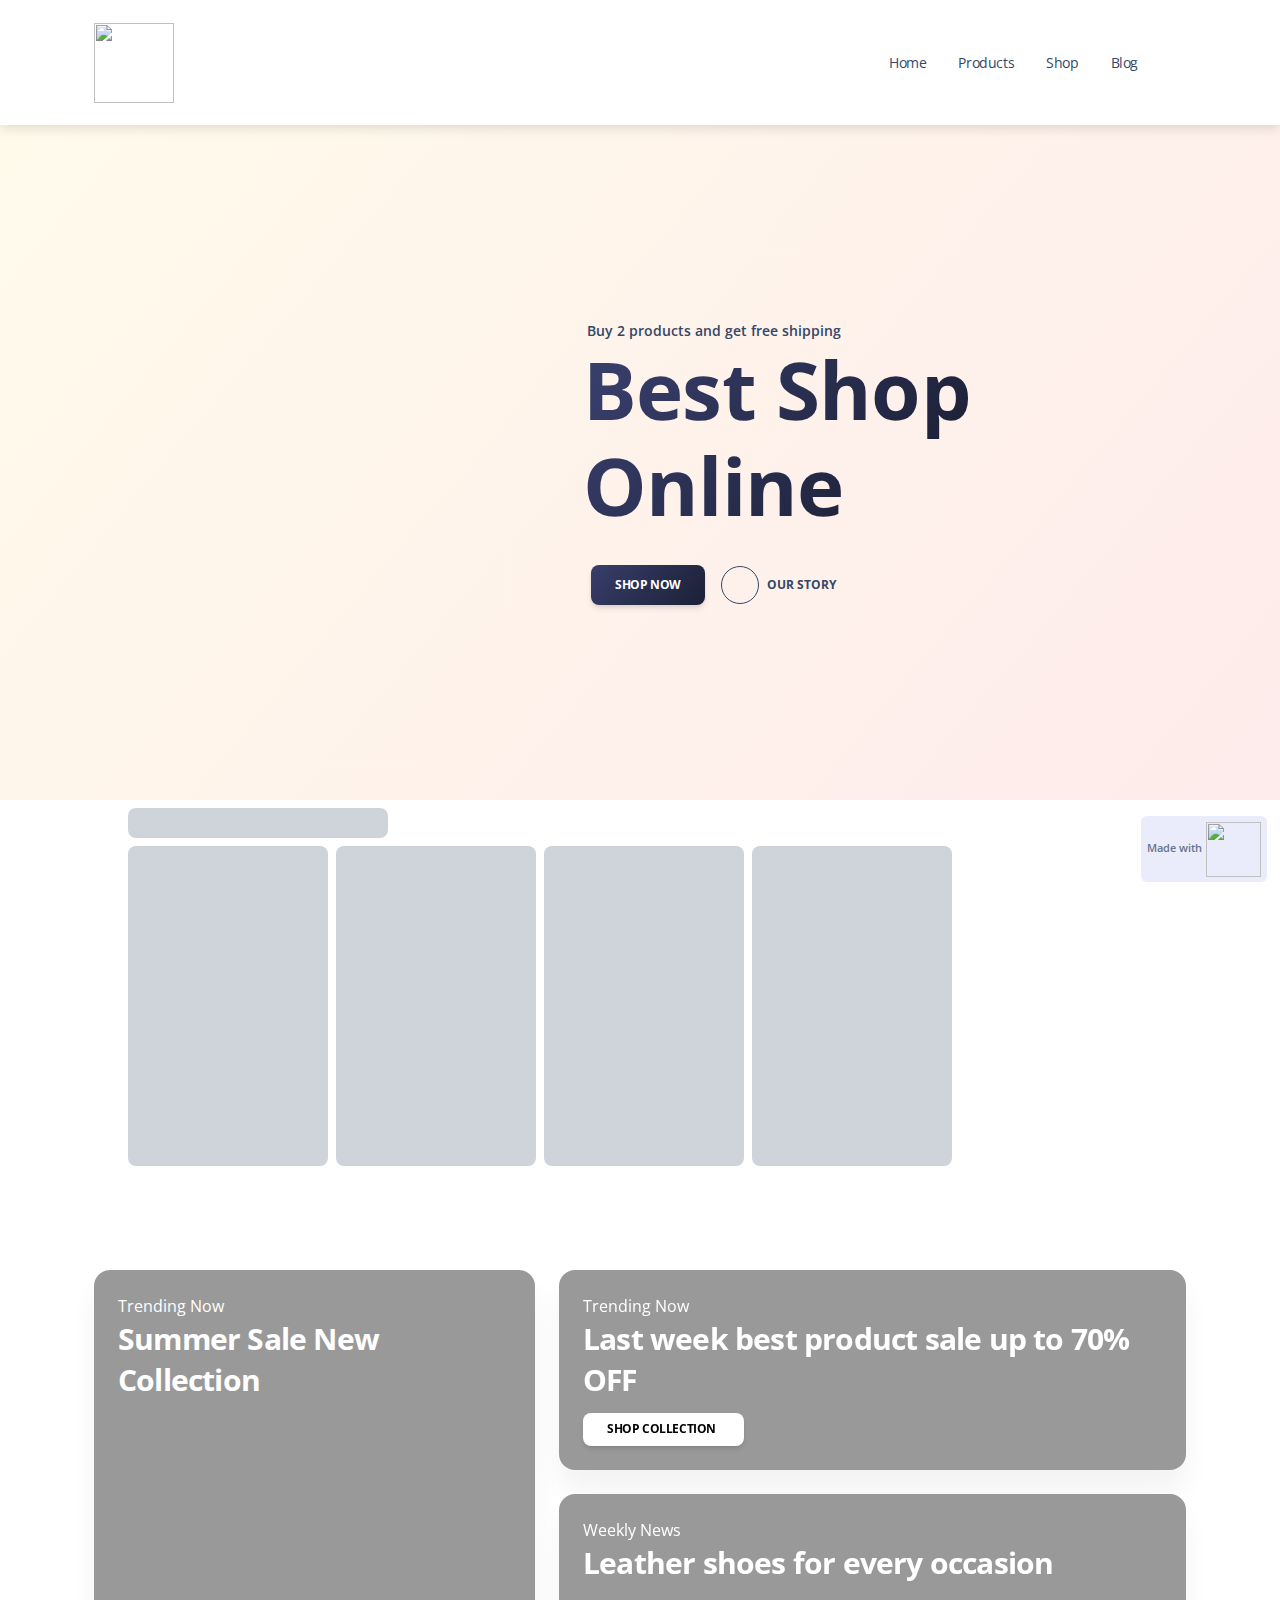
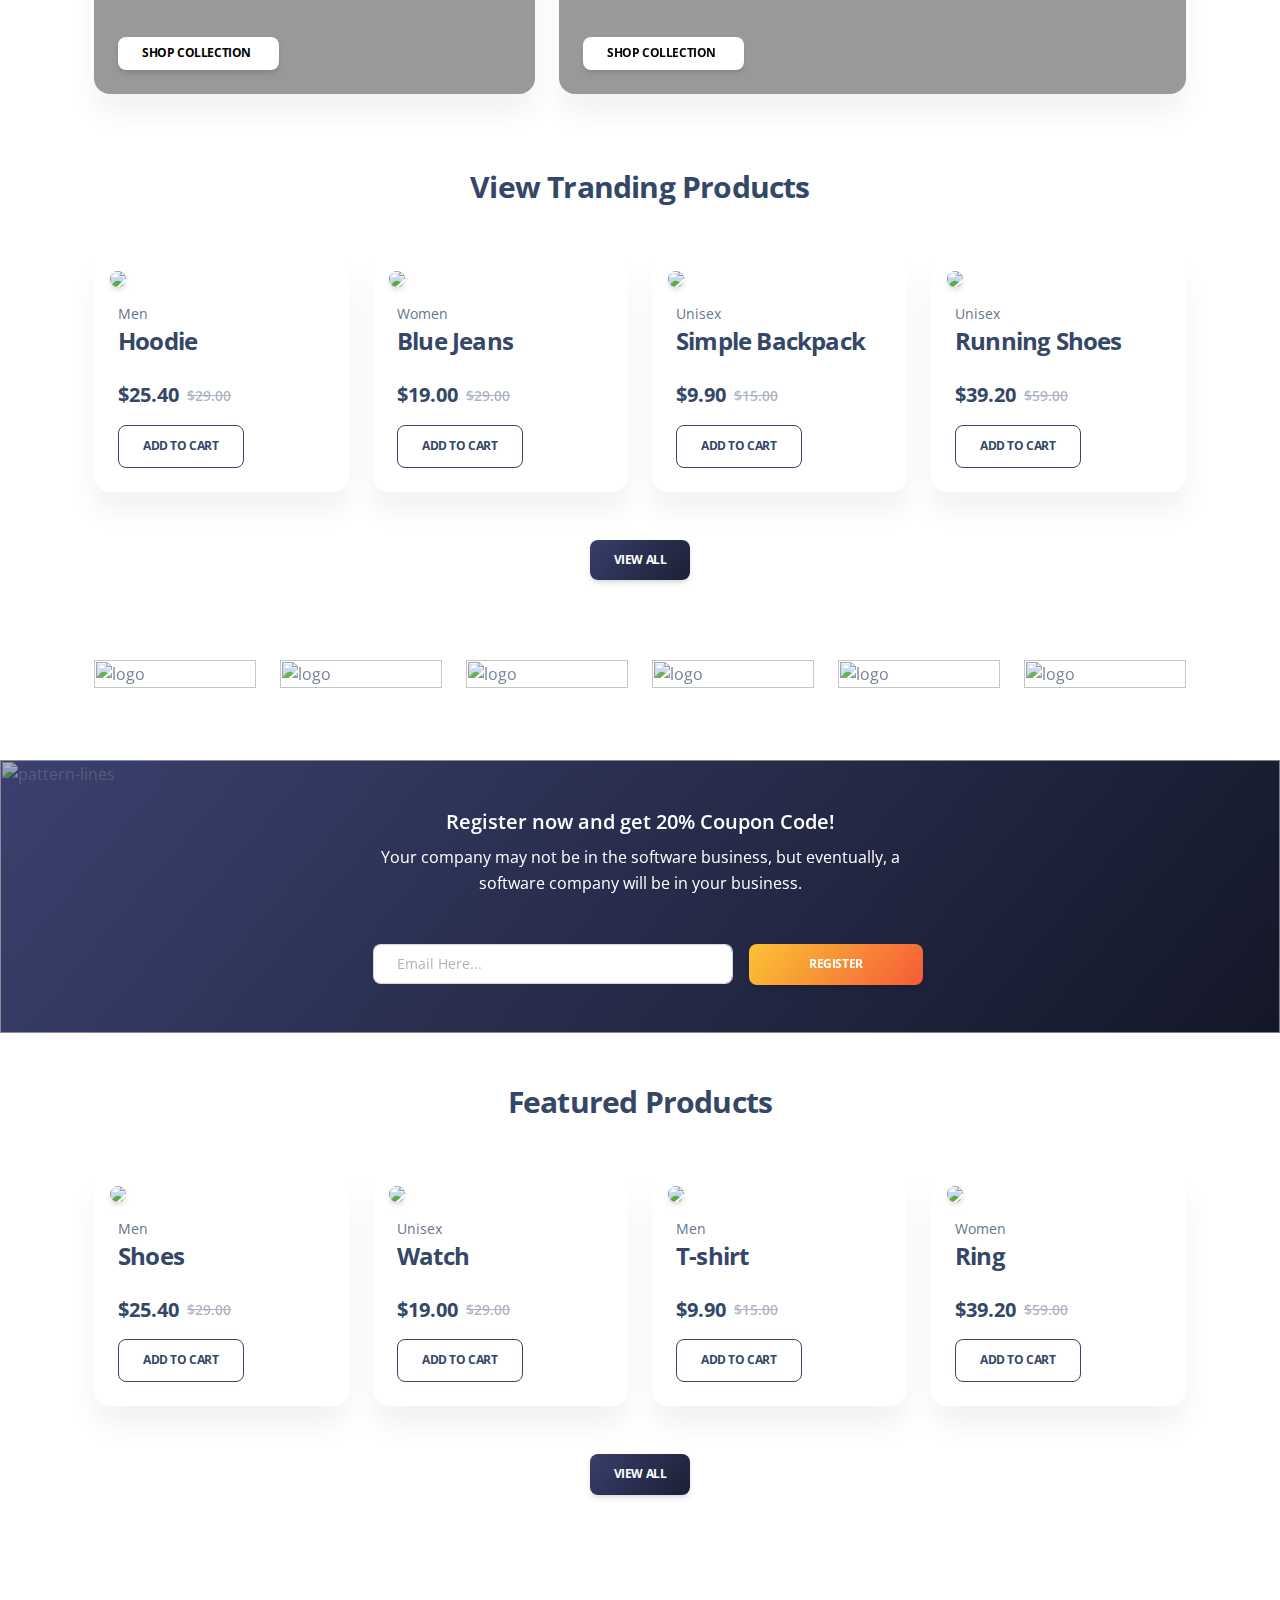
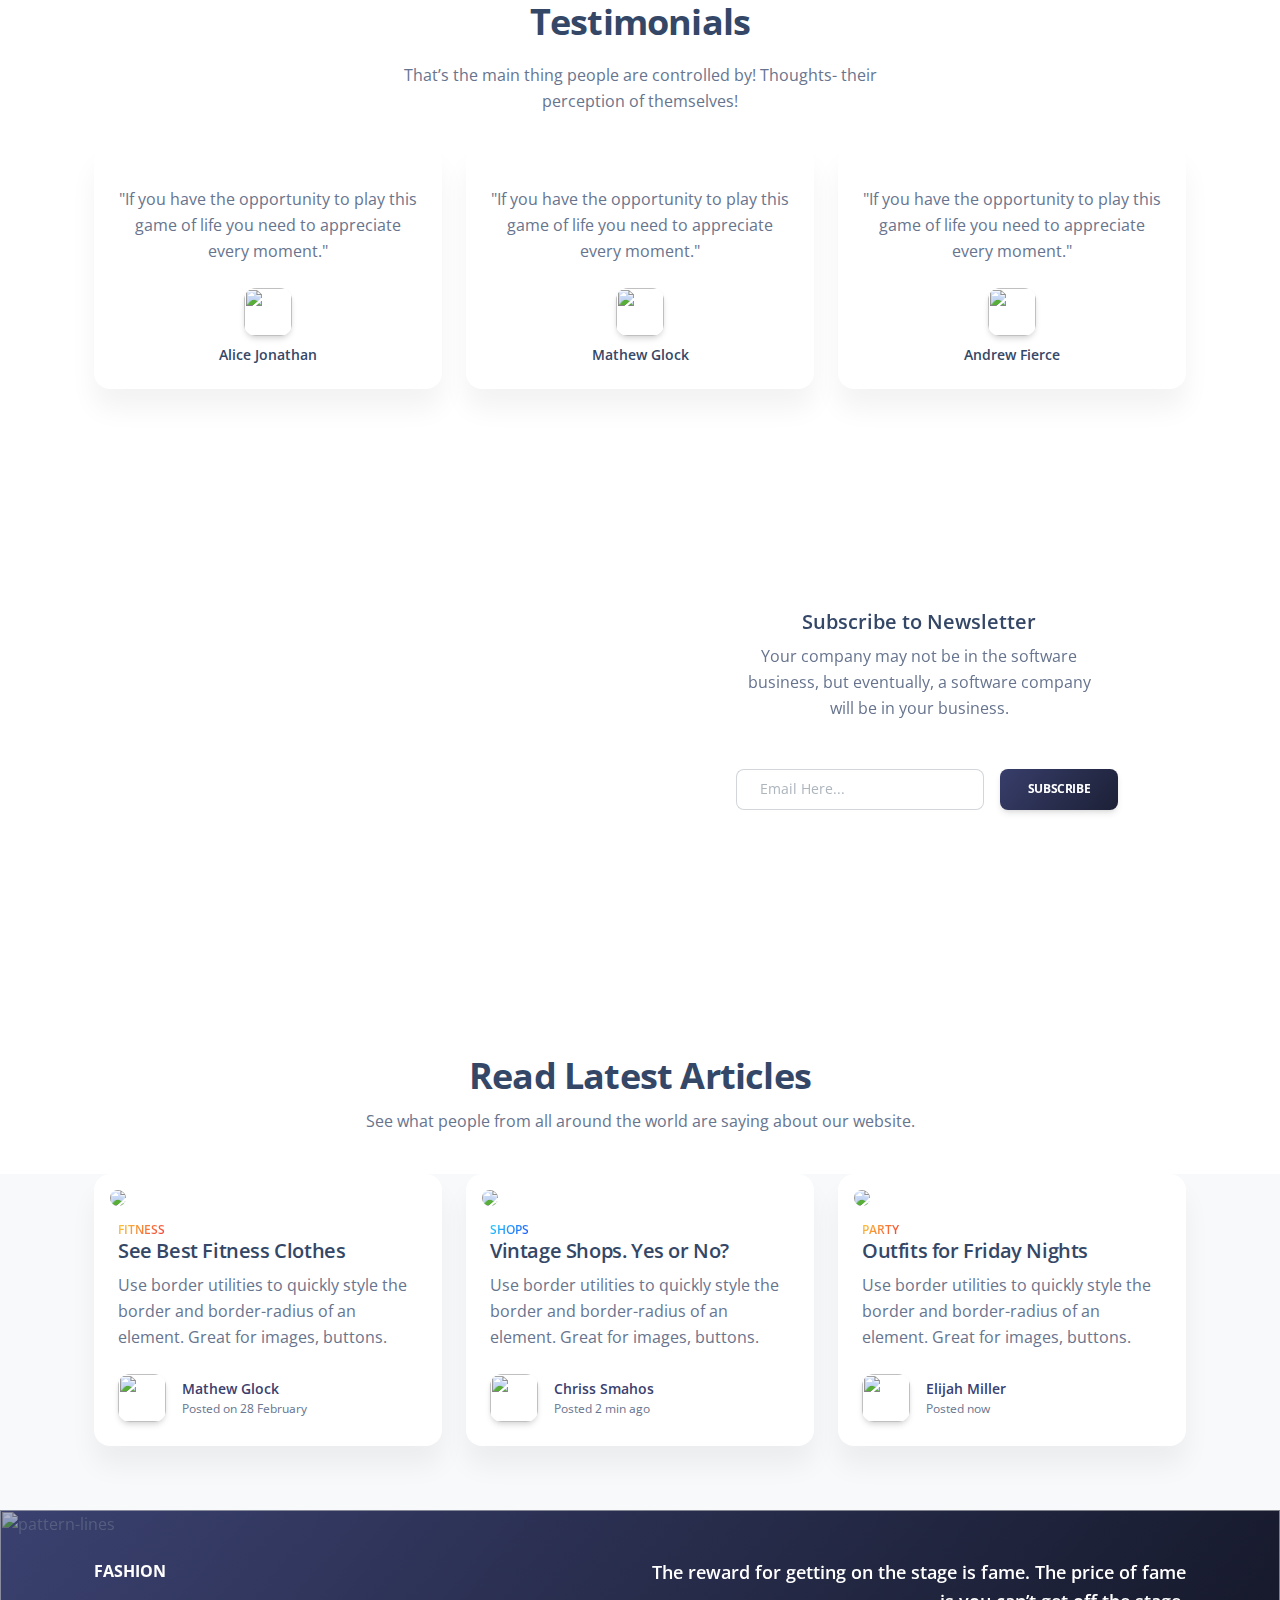
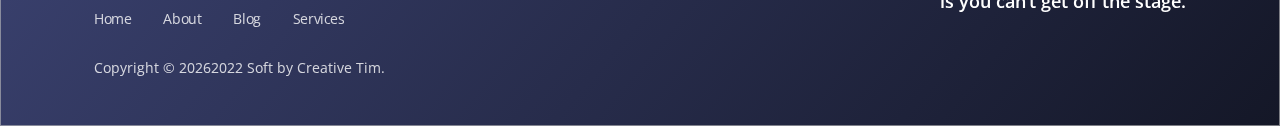
==== index.html @ b589a103 "added script" ====
<!-- Loopple Templates: https://www.loopple.com/templates | Copyright Loopple (https://www.loopple.com) | This copyright notice and this permission notice shall be included in all copies or substantial portions of the Software. -->

<head>
    <meta charset="utf-8">
    <meta name="viewport" content="width=device-width, initial-scale=1, shrink-to-fit=no">
    <title>Fashion Online Retailer Website</title>
    <link href="https://fonts.googleapis.com/css?family=Open+Sans:300,400,600,700" rel="stylesheet" />
    <script src="https://kit.fontawesome.com/42d5adcbca.js" crossorigin="anonymous"></script>
    <link href="https://demos.creative-tim.com/soft-ui-design-system/assets/css/nucleo-icons.css" rel="stylesheet" />
    <link href="https://demos.creative-tim.com/soft-ui-design-system/assets/css/nucleo-svg.css" rel="stylesheet" />
    <link rel="stylesheet" href="./assets/css/theme.css">
    <link rel="stylesheet" href="./assets/css/loopple/loopple.css">
</head>

<body style="overflow-x: hidden;">
    <nav class="navbar navbar-expand-lg navbar-light bg-white py-3">
        <div class="container">
            <a class="navbar-brand w-8" href="#" data-config-id="brand">
                <img src="https://www.loopple.com/img/loopple-logo.png" width="80" alt="">
            </a>

            <button class="navbar-toggler shadow-none ms-2" type="button" data-bs-toggle="collapse" data-bs-target="#navigation" aria-controls="navigation" aria-expanded="false" aria-label="Toggle navigation">
                <span class="navbar-toggler-icon mt-2">
                    <span class="navbar-toggler-bar bar1"></span>
                    <span class="navbar-toggler-bar bar2"></span>
                    <span class="navbar-toggler-bar bar3"></span>
                </span>
            </button>
            <div class="collapse navbar-collapse w-100 pt-3 pb-2 py-lg-0" id="navigation">
                <ul class="navbar-nav navbar-nav-hover ms-auto">
                    <li class="nav-item mx-2">
                        <a href="javascript:void(0);" class="nav-link ps-2 cursor-pointer">
                            Home
                        </a>
                    </li>
                    <li class="nav-item mx-2">
                        <a href="javascript:void(0);" class="nav-link ps-2 cursor-pointer">
                            Products
                        </a>
                    </li>
                    <li class="nav-item mx-2">
                        <a href="javascript:void(0);" class="nav-link ps-2 cursor-pointer">Shop</a>
                    </li>
                    <li class="nav-item mx-2">
                        <a href="javascript:void(0);" class="nav-link ps-2 cursor-pointer">
                            Blog
                        </a>
                    </li>
                    <li class="nav-item mx-2">
                        <a href="javascript:void(0);" class="nav-link ps-2 cursor-pointer">
                            <i class="fa fa-shopping-bag" aria-hidden="true"></i>
                        </a>
                    </li>
                </ul>
            </div>
        </div>
    </nav>
    <header class="position-relative">
        <span class="mask bg-gradient-warning opacity-1"></span>
        <div class="page-header min-vh-75 position-relative">
            <div class="position-absolute top-0 start-0 w-40 h-100 d-md-block d-none">
                <div class="bg-cover position-absolute fixed-top ms-auto h-100 z-index-0 ms-n8" style="background-image:url(https://images.unsplash.com/photo-1525430182374-bf7e61d4f220?ixlib=rb-1.2.1&amp;ixid=MnwxMjA3fDB8MHxwaG90by1wYWdlfHx8fGVufDB8fHx8&amp;auto=format&amp;fit=crop&amp;w=1140&amp;q=80)"></div>
            </div>
            <div class="container">
                <div class="row">
                    <div class="col-md-7 d-flex justify-content-center text-md-start ms-auto text-center flex-column">
                        <span class="ms-md-4 ps-1 text-dark font-weight-bold text-sm mb-0" spellcheck="false">Buy 2 products and get free shipping</span>
                        <h1 class="display-1 font-weight-bolder ps-0 ms-md-4 w-md-70 text-dark text-gradient text-capitalize">Best Shop Online</h1>
                        <div class="buttons ms-md-4 ps-2 mt-4 d-flex mx-auto">
                            <button type="button" class="btn bg-gradient-dark d-inline-block mb-0">Shop now</button>
                            <div class="d-flex d-inline-block align-items-center">
                                <button class="btn btn-icon-only btn-outline-dark btn-rounded ms-3 mb-0" type="button">
                                    <span class="btn-inner--icon"><i class="ni ni-button-play"></i></span>
                                </button>
                                <span class="text-uppercase ms-2 font-weight-bolder text-xs text-dark">Our story </span>
                            </div>
                        </div>
                    </div>
                </div>
            </div>

        </div>
    </header>
    <div
    id="raveo-horizontal-tiktok-feed"
    data-prop-shop-id="vaankstore.myshopify.com"
    class="mx-8"
    data-prop-widget-id="1">
    <div id="raveo-title-shimmer">&nbsp;</div>
    <div id="raveo-shimmer-container">
      <div id="raveo-video-shimmer">&nbsp;</div>
      <div id="raveo-video-shimmer">&nbsp;</div>
      <div id="raveo-video-shimmer">&nbsp;</div>
    </div>
  </div>
    <section class="pb-5 pt-7">
        <div class="container">
            <div class="row">
                <div class="col-lg-5 mb-4">
                    <div class="card h-100 mb-4 min-height-250 card-background align-items-start" style="background-image: url(https://images.unsplash.com/photo-1496747611176-843222e1e57c?ixlib=rb-1.2.1&amp;ixid=MnwxMjA3fDB8MHxwaG90by1wYWdlfHx8fGVufDB8fHx8&amp;auto=format&amp;fit=crop&amp;w=2073&amp;q=80); background-size: cover;">
                        <div class="card-body w-100 z-index-3 text-start d-flex flex-column align-items-center">
                            <span class="me-auto">Trending Now</span>
                            <h3 class="text-white font-weight-bolder me-auto">Summer Sale New Collection</h3>
                            <a href="javascript:;" class="btn mb-0 btn-white btn-sm px-4 me-auto mt-auto icon-move-right mb-0">
                                Shop Collection
                                <i class="fas fa-arrow-right text-sm ms-1" aria-hidden="true"></i>
                            </a>
                        </div>
                    </div>
                </div>
                <div class="col-lg-7 mb-4">
                    <div class="card mb-4 min-height-250 card-background align-items-start" style="background-image: url(https://images.unsplash.com/photo-1534698435722-8d4dd3902268?ixlib=rb-1.2.1&amp;ixid=MnwxMjA3fDB8MHxwaG90by1wYWdlfHx8fGVufDB8fHx8&amp;auto=format&amp;fit=crop&amp;w=2070&amp;q=80); background-size: cover;">
                        <div class="card-body w-100 z-index-3 text-start d-flex flex-column align-items-center">
                            <span class="me-auto">Trending Now</span>
                            <h3 class="text-white font-weight-bolder me-auto">Last week best product sale up to 70% OFF</h3>
                            <a href="javascript:;" class="btn mb-0 btn-white btn-sm px-4 me-auto mt-auto icon-move-right mb-0">
                                Shop Collection
                                <i class="fas fa-arrow-right text-sm ms-1" aria-hidden="true"></i>
                            </a>
                        </div>
                    </div>
                    <div class="card mb-0 min-height-250 card-background align-items-start" style="background-image: url(https://images.unsplash.com/photo-1614252235316-8c857d38b5f4?ixlib=rb-1.2.1&amp;ixid=MnwxMjA3fDB8MHxwaG90by1wYWdlfHx8fGVufDB8fHx8&amp;auto=format&amp;fit=crop&amp;w=2230&amp;q=80); background-size: cover;">
                        <div class="card-body w-100 z-index-3 text-start d-flex flex-column align-items-center">
                            <span class="me-auto">Weekly News</span>
                            <h3 class="text-white font-weight-bolder me-auto">Leather shoes for every occasion</h3>
                            <a href="javascript:;" class="btn mb-0 btn-white btn-sm px-4 me-auto mt-auto icon-move-right mb-0">
                                Shop Collection
                                <i class="fas fa-arrow-right text-sm ms-1" aria-hidden="true"></i>
                            </a>
                        </div>
                    </div>
                </div>
            </div>
        </div>
    </section>
    <section class="pb-3">
        <div class="container">
            <div class="row mb-4">
                <div class="col-12 text-center">
                    <h3 class="mb-5" spellcheck="false">View Tranding Products</h3>
                </div>
                <div class="col-lg-3 mb-lg-0 mb-4">
                    <div class="card">
                        <div class="card-header p-0 mx-3 mt-3 position-relative z-index-1">
                            <a href="javascript:;" class="d-block">
                                <img src="https://images.unsplash.com/photo-1635715390924-3936ee04f584?ixlib=rb-1.2.1&amp;ixid=MnwxMjA3fDB8MHxwaG90by1wYWdlfHx8fGVufDB8fHx8&amp;auto=format&amp;fit=crop&amp;w=1480&amp;q=80" class="img-fluid border-radius-lg shadow">
                            </a>
                        </div>

                        <div class="card-body pt-3">
                            <div class="d-flex align-items-center">
                                <div>
                                    <span class="text-sm">Men</span>
                                    <h4 class="card-description font-weight-bolder text-dark mb-4">
                                        Hoodie</h4>
                                </div>
                                <div class="ms-auto">
                                    <a href="javascript:;" class="btn btn-link text-dark p-0">
                                        <i class="fa fa-star text-lg" aria-hidden="true"></i>
                                    </a>
                                </div>
                            </div>
                            <div class="d-flex align-items-center mb-3">
                                <h5 class="mb-0 font-weight-bolder">$25.40</h5>
                                <h5 class="mb-0 opacity-4 text-sm ms-2"><strike>$29.00</strike></h5>
                            </div>
                            <a href="javascript:;" class="btn btn-outline-dark mb-0">Add to cart</a>

                        </div>
                    </div>
                </div>
                <div class="col-lg-3 mb-lg-0 mb-4">
                    <div class="card">
                        <div class="card-header p-0 mx-3 mt-3 position-relative z-index-1">
                            <a href="javascript:;" class="d-block">
                                <img src="https://images.unsplash.com/photo-1577210897949-1f56f943bf82?ixlib=rb-1.2.1&amp;ixid=MnwxMjA3fDB8MHxwaG90by1wYWdlfHx8fGVufDB8fHx8&amp;auto=format&amp;fit=crop&amp;w=1480&amp;q=80" class="img-fluid border-radius-lg shadow">
                            </a>
                        </div>

                        <div class="card-body pt-3">
                            <div class="d-flex align-items-center">
                                <div>
                                    <span class="text-sm">Women</span>
                                    <h4 class="card-description font-weight-bolder text-dark mb-4">
                                        Blue Jeans</h4>
                                </div>
                                <div class="ms-auto">
                                    <a href="javascript:;" class="btn btn-link text-dark p-0">
                                        <i class="fa fa-star text-lg" aria-hidden="true"></i>
                                    </a>
                                </div>
                            </div>
                            <div class="d-flex align-items-center mb-3">
                                <h5 class="mb-0 font-weight-bolder">$19.00</h5>
                                <h5 class="mb-0 opacity-4 text-sm ms-2"><strike>$29.00</strike></h5>
                            </div>
                            <a href="javascript:;" class="btn btn-outline-dark mb-0">Add to cart</a>

                        </div>
                    </div>
                </div>
                <div class="col-lg-3 mb-lg-0 mb-4">
                    <div class="card">
                        <div class="card-header p-0 mx-3 mt-3 position-relative z-index-1">
                            <a href="javascript:;" class="d-block">
                                <img src="https://images.unsplash.com/photo-1546938576-6e6a64f317cc?ixlib=rb-1.2.1&amp;ixid=MnwxMjA3fDB8MHxwaG90by1wYWdlfHx8fGVufDB8fHx8&amp;auto=format&amp;fit=crop&amp;w=1480&amp;q=80" class="img-fluid border-radius-lg shadow">
                            </a>
                        </div>

                        <div class="card-body pt-3">
                            <div class="d-flex align-items-center">
                                <div>
                                    <span class="text-sm">Unisex</span>
                                    <h4 class="card-description font-weight-bolder text-dark mb-4">
                                        Simple Backpack</h4>
                                </div>
                                <div class="ms-auto">
                                    <a href="javascript:;" class="btn btn-link text-dark p-0">
                                        <i class="fa fa-star text-lg" aria-hidden="true"></i>
                                    </a>
                                </div>
                            </div>
                            <div class="d-flex align-items-center mb-3">
                                <h5 class="mb-0 font-weight-bolder">$9.90</h5>
                                <h5 class="mb-0 opacity-4 text-sm ms-2"><strike>$15.00</strike></h5>
                            </div>
                            <a href="javascript:;" class="btn btn-outline-dark mb-0">Add to cart</a>

                        </div>
                    </div>
                </div>
                <div class="col-lg-3 mb-lg-0 mb-4">
                    <div class="card">
                        <div class="card-header p-0 mx-3 mt-3 position-relative z-index-1">
                            <a href="javascript:;" class="d-block">
                                <img src="https://images.unsplash.com/photo-1491553895911-0055eca6402d?ixlib=rb-1.2.1&amp;ixid=MnwxMjA3fDB8MHxwaG90by1wYWdlfHx8fGVufDB8fHx8&amp;auto=format&amp;fit=crop&amp;w=1480&amp;q=80" class="img-fluid border-radius-lg shadow">
                            </a>
                        </div>

                        <div class="card-body pt-3">
                            <div class="d-flex align-items-center">
                                <div>
                                    <span class="text-sm">Unisex</span>
                                    <h4 class="card-description font-weight-bolder text-dark mb-4">
                                        Running Shoes</h4>
                                </div>
                                <div class="ms-auto">
                                    <a href="javascript:;" class="btn btn-link text-dark p-0">
                                        <i class="fa fa-star text-lg" aria-hidden="true"></i>
                                    </a>
                                </div>
                            </div>
                            <div class="d-flex align-items-center mb-3">
                                <h5 class="mb-0 font-weight-bolder">$39.20</h5>
                                <h5 class="mb-0 opacity-4 text-sm ms-2"><strike>$59.00</strike></h5>
                            </div>
                            <a href="javascript:;" class="btn btn-outline-dark mb-0">Add to cart</a>

                        </div>
                    </div>
                </div>
                <div class="col-12 mt-5 text-center">
                    <a href="javascript" class="btn bg-gradient-dark">View All</a>
                </div>
            </div>
        </div>
    </section>
    <div class="">
        <div class="container">
            <div class="row mt-4">
                <div class="col-lg-2 col-md-4 col-6 mb-4">
                    <img class="w-100 opacity-9" src="https://demos.creative-tim.com/soft-ui-design-system-pro/assets/img/logos/gray-logos/logo-coinbase.svg" alt="logo">
                </div>
                <div class="col-lg-2 col-md-4 col-6 mb-4">
                    <img class="w-100 opacity-9" src="https://demos.creative-tim.com/soft-ui-design-system-pro/assets/img/logos/gray-logos/logo-nasa.svg" alt="logo">
                </div>
                <div class="col-lg-2 col-md-4 col-6 mb-4">
                    <img class="w-100 opacity-9" src="https://demos.creative-tim.com/soft-ui-design-system-pro/assets/img/logos/gray-logos/logo-netflix.svg" alt="logo">
                </div>
                <div class="col-lg-2 col-md-4 col-6 mb-4">
                    <img class="w-100 opacity-9" src="https://demos.creative-tim.com/soft-ui-design-system-pro/assets/img/logos/gray-logos/logo-pinterest.svg" alt="logo">
                </div>
                <div class="col-lg-2 col-md-4 col-6 mb-4">
                    <img class="w-100 opacity-9" src="https://demos.creative-tim.com/soft-ui-design-system-pro/assets/img/logos/gray-logos/logo-spotify.svg" alt="logo">
                </div>
                <div class="col-lg-2 col-md-4 col-6 mb-4">
                    <img class="w-100 opacity-9" src="https://demos.creative-tim.com/soft-ui-design-system-pro/assets/img/logos/gray-logos/logo-vodafone.svg" alt="logo">
                </div>
            </div>
        </div>
    </div>
    <section class="my-5 py-5 bg-gradient-dark position-relative overflow-hidden">
        <img src="https://demos.creative-tim.com/soft-ui-design-system-pro/assets/img/shapes/waves-white.svg" alt="pattern-lines" class="position-absolute start-0 top-0 w-100 opacity-6">
        <div class="container position-relative z-index-2">
            <div class="row">
                <div class="col-lg-6 col-md-8 m-auto text-center">
                    <h5 class="text-white">Register now and get 20% Coupon Code!</h5>
                    <p class="mb-5 text-white">
                        Your company may not be in the software business,
                        but eventually, a software company will be in your business.
                    </p>
                    <div class="row">
                        <div class="col-sm-8 pe-sm-0 mb-sm-0 mb-2">
                            <div class="input-group">
                                <span class="input-group-text border-end-0"><i class="ni ni-email-83"></i></span>
                                <input class="form-control" placeholder="Email Here..." type="email">
                            </div>
                        </div>
                        <div class="col-sm-4 ps-sm-0">
                            <button type="button" class="btn mb-0 ms-sm-3 me-auto h-100 w-100 d-block bg-gradient-warning">Register</button>
                        </div>
                    </div>
                </div>
            </div>
        </div>
    </section>
    <section class="pb-6">
        <div class="container">
            <div class="row mb-4">
                <div class="col-12 text-center">
                    <h3 class="mb-5" spellcheck="false">Featured Products</h3>
                </div>
                <div class="col-lg-3 mb-lg-0 mb-4">
                    <div class="card">
                        <div class="card-header p-0 mx-3 mt-3 position-relative z-index-1">
                            <a href="javascript:;" class="d-block">
                                <img src="https://images.unsplash.com/photo-1605034313761-73ea4a0cfbf3?ixlib=rb-1.2.1&amp;ixid=MnwxMjA3fDB8MHxwaG90by1wYWdlfHx8fGVufDB8fHx8&amp;auto=format&amp;fit=crop&amp;w=1480&amp;q=80" class="img-fluid border-radius-lg shadow">
                            </a>
                        </div>

                        <div class="card-body pt-3">
                            <div class="d-flex align-items-center">
                                <div>
                                    <span class="text-sm">Men</span>
                                    <h4 class="card-description font-weight-bolder text-dark mb-4">
                                        Shoes</h4>
                                </div>
                                <div class="ms-auto">
                                    <a href="javascript:;" class="btn btn-link text-dark p-0">
                                        <i class="fa fa-star text-lg" aria-hidden="true"></i>
                                    </a>
                                </div>
                            </div>
                            <div class="d-flex align-items-center mb-3">
                                <h5 class="mb-0 font-weight-bolder">$25.40</h5>
                                <h5 class="mb-0 opacity-4 text-sm ms-2"><strike>$29.00</strike></h5>
                            </div>
                            <a href="javascript:;" class="btn btn-outline-dark mb-0">Add to cart</a>

                        </div>
                    </div>
                </div>
                <div class="col-lg-3 mb-lg-0 mb-4">
                    <div class="card">
                        <div class="card-header p-0 mx-3 mt-3 position-relative z-index-1">
                            <a href="javascript:;" class="d-block">
                                <img src="https://images.unsplash.com/photo-1521127376958-80338b32f37b?ixlib=rb-1.2.1&amp;ixid=MnwxMjA3fDB8MHxwaG90by1wYWdlfHx8fGVufDB8fHx8&amp;auto=format&amp;fit=crop&amp;w=1480&amp;q=80" class="img-fluid border-radius-lg shadow">
                            </a>
                        </div>

                        <div class="card-body pt-3">
                            <div class="d-flex align-items-center">
                                <div>
                                    <span class="text-sm">Unisex</span>
                                    <h4 class="card-description font-weight-bolder text-dark mb-4">
                                        Watch</h4>
                                </div>
                                <div class="ms-auto">
                                    <a href="javascript:;" class="btn btn-link text-dark p-0">
                                        <i class="fa fa-star text-lg" aria-hidden="true"></i>
                                    </a>
                                </div>
                            </div>
                            <div class="d-flex align-items-center mb-3">
                                <h5 class="mb-0 font-weight-bolder">$19.00</h5>
                                <h5 class="mb-0 opacity-4 text-sm ms-2"><strike>$29.00</strike></h5>
                            </div>
                            <a href="javascript:;" class="btn btn-outline-dark mb-0">Add to cart</a>

                        </div>
                    </div>
                </div>
                <div class="col-lg-3 mb-lg-0 mb-4">
                    <div class="card">
                        <div class="card-header p-0 mx-3 mt-3 position-relative z-index-1">
                            <a href="javascript:;" class="d-block">
                                <img src="https://images.unsplash.com/photo-1521572163474-6864f9cf17ab?ixlib=rb-1.2.1&amp;ixid=MnwxMjA3fDB8MHxwaG90by1wYWdlfHx8fGVufDB8fHx8&amp;auto=format&amp;fit=crop&amp;w=1480&amp;q=80" class="img-fluid border-radius-lg shadow">
                            </a>
                        </div>

                        <div class="card-body pt-3">
                            <div class="d-flex align-items-center">
                                <div>
                                    <span class="text-sm">Men</span>
                                    <h4 class="card-description font-weight-bolder text-dark mb-4">
                                        T-shirt</h4>
                                </div>
                                <div class="ms-auto">
                                    <a href="javascript:;" class="btn btn-link text-dark p-0">
                                        <i class="fa fa-star text-lg" aria-hidden="true"></i>
                                    </a>
                                </div>
                            </div>
                            <div class="d-flex align-items-center mb-3">
                                <h5 class="mb-0 font-weight-bolder">$9.90</h5>
                                <h5 class="mb-0 opacity-4 text-sm ms-2"><strike>$15.00</strike></h5>
                            </div>
                            <a href="javascript:;" class="btn btn-outline-dark mb-0">Add to cart</a>

                        </div>
                    </div>
                </div>
                <div class="col-lg-3 mb-lg-0 mb-4">
                    <div class="card">
                        <div class="card-header p-0 mx-3 mt-3 position-relative z-index-1">
                            <a href="javascript:;" class="d-block">
                                <img src="https://images.unsplash.com/photo-1602752250015-52934bc45613?ixlib=rb-1.2.1&amp;ixid=MnwxMjA3fDB8MHxwaG90by1wYWdlfHx8fGVufDB8fHx8&amp;auto=format&amp;fit=crop&amp;w=1503&amp;q=80" class="img-fluid border-radius-lg shadow">
                            </a>
                        </div>

                        <div class="card-body pt-3">
                            <div class="d-flex align-items-center">
                                <div>
                                    <span class="text-sm">Women</span>
                                    <h4 class="card-description font-weight-bolder text-dark mb-4">
                                        Ring</h4>
                                </div>
                                <div class="ms-auto">
                                    <a href="javascript:;" class="btn btn-link text-dark p-0">
                                        <i class="fa fa-star text-lg" aria-hidden="true"></i>
                                    </a>
                                </div>
                            </div>
                            <div class="d-flex align-items-center mb-3">
                                <h5 class="mb-0 font-weight-bolder">$39.20</h5>
                                <h5 class="mb-0 opacity-4 text-sm ms-2"><strike>$59.00</strike></h5>
                            </div>
                            <a href="javascript:;" class="btn btn-outline-dark mb-0">Add to cart</a>

                        </div>
                    </div>
                </div>
                <div class="col-12 mt-5 text-center">
                    <a href="javascript" class="btn bg-gradient-dark">View All</a>
                </div>
            </div>
        </div>
    </section>

    <section class="pb-5 pt-0">
        <div class="container">
            <div class="row">
                <div class="col-lg-6 mx-auto text-center">
                    <h2 class="mb-3">Testimonials</h2>
                    <p>That’s the main thing people are controlled by! Thoughts- their perception of themselves! </p>
                </div>
            </div>
            <div class="row mt-3">
                <div class="col-lg-4 col-md-8 mb-4">
                    <div class="card text-center bg-white">
                        <div class="card-body">
                            <div class="rating">
                                <i class="fas fa-star text-warning text-gradient" aria-hidden="true"></i>
                                <i class="fas fa-star text-warning text-gradient" aria-hidden="true"></i>
                                <i class="fas fa-star text-warning text-gradient" aria-hidden="true"></i>
                                <i class="fas fa-star text-warning text-gradient" aria-hidden="true"></i>
                                <i class="fas fa-star text-warning text-gradient" aria-hidden="true"></i>
                            </div>
                            <p class="mt-3">"If you have the opportunity to play this game of life you need to appreciate every moment."</p>
                            <div class="align-items-center mt-4">
                                <img src="https://images.unsplash.com/photo-1485893086445-ed75865251e0?ixlib=rb-1.2.1&amp;ixid=MnwxMjA3fDB8MHxzZWFyY2h8MTF8fHBvcnRyYWl0fGVufDB8MnwwfHw%3D&amp;auto=format&amp;fit=crop&amp;w=800&amp;q=60" alt="..." class="avatar mx-auto mb-2 shadow d-block">
                                <div class="name d-block">
                                    <span class="text-sm font-weight-bold text-dark mb-0">Alice Jonathan</span>
                                </div>
                            </div>
                        </div>
                    </div>
                </div>
                <div class="col-lg-4 col-md-8 ms-md-auto mb-4">
                    <div class="card text-center bg-white">
                        <div class="card-body">
                            <div class="rating">
                                <i class="fas fa-star text-warning text-gradient" aria-hidden="true"></i>
                                <i class="fas fa-star text-warning text-gradient" aria-hidden="true"></i>
                                <i class="fas fa-star text-warning text-gradient" aria-hidden="true"></i>
                                <i class="fas fa-star text-warning text-gradient" aria-hidden="true"></i>
                                <i class="fas fa-star text-warning text-gradient" aria-hidden="true"></i>
                            </div>
                            <p class="mt-3">"If you have the opportunity to play this game of life you need to appreciate every moment."</p>
                            <div class="align-items-center mt-4">
                                <img src="https://images.unsplash.com/photo-1522075469751-3a6694fb2f61?ixlib=rb-1.2.1&amp;ixid=MnwxMjA3fDB8MHxwaG90by1wYWdlfHx8fGVufDB8fHx8&amp;auto=format&amp;fit=crop&amp;w=1480&amp;q=80" alt="..." class="avatar mx-auto mb-2 shadow d-block">
                                <div class="name d-block">
                                    <span class="text-sm font-weight-bold text-dark mb-0">Mathew Glock</span>
                                </div>
                            </div>
                        </div>
                    </div>
                </div>
                <div class="col-lg-4 col-md-8">
                    <div class="card text-center bg-white">
                        <div class="card-body">
                            <div class="rating">
                                <i class="fas fa-star text-warning text-gradient" aria-hidden="true"></i>
                                <i class="fas fa-star text-warning text-gradient" aria-hidden="true"></i>
                                <i class="fas fa-star text-warning text-gradient" aria-hidden="true"></i>
                                <i class="fas fa-star text-warning text-gradient" aria-hidden="true"></i>
                                <i class="fas fa-star text-warning text-gradient" aria-hidden="true"></i>
                            </div>
                            <p class="mt-3">"If you have the opportunity to play this game of life you need to appreciate every moment."</p>
                            <div class="align-items-center mt-4">
                                <img src="https://images.unsplash.com/photo-1570295999919-56ceb5ecca61?ixlib=rb-1.2.1&amp;ixid=MnwxMjA3fDB8MHxzZWFyY2h8M3x8cG9ydHJhaXR8ZW58MHwyfDB8fA%3D%3D&amp;auto=format&amp;fit=crop&amp;w=800&amp;q=60" alt="..." class="avatar mx-auto mb-2 shadow d-block">
                                <div class="name d-block">
                                    <span class="text-sm font-weight-bold text-dark mb-0">Andrew Fierce</span>
                                </div>
                            </div>
                        </div>
                    </div>
                </div>
            </div>
        </div>
    </section>

    <section class="mb-5 py-5 position-relative overflow-hidden">
        <div class="container position-relative z-index-2">
            <div class="row">
                <div class="col-lg-6 mb-lg-0 mb-5">
                    <div class="w-100 h-100 min-height-400 border-radius-lg" style="background-image:url(https://images.unsplash.com/photo-1508427953056-b00b8d78ebf5?ixlib=rb-1.2.1&amp;ixid=MnwxMjA3fDB8MHxwaG90by1wYWdlfHx8fGVufDB8fHx8&amp;auto=format&amp;fit=crop&amp;w=2070&amp;q=80); background-size: cover;">
                    </div>
                </div>
                <div class="col-lg-6 col-md-8 m-auto text-center px-lg-7">
                    <h5>Subscribe to Newsletter</h5>
                    <p class="mb-5">
                        Your company may not be in the software business,
                        but eventually, a software company will be in your business.
                    </p>
                    <div class="row">
                        <div class="col-sm-8 pe-sm-0 mb-sm-0 mb-2">
                            <div class="input-group">
                                <span class="input-group-text border-end-0"><i class="ni ni-email-83"></i></span>
                                <input class="form-control" placeholder="Email Here..." type="email">
                            </div>
                        </div>
                        <div class="col-sm-4 ps-sm-0">
                            <button type="button" class="btn bg-gradient-dark mb-0 ms-sm-3 me-auto h-100 w-100 d-block">Subscribe</button>
                        </div>
                    </div>
                </div>
            </div>
        </div>
    </section>
    <section class="py-0">
        <div class="row">
            <div class="col-6 text-center mx-auto mt-5 mb-4">
                <h2 spellcheck="false">Read Latest Articles</h2>
                <p>See what people from all around the world are saying about our website.
                </p>
            </div>
        </div>
    </section>
    <section class="pb-6 bg-gray-100">
        <div class="container">
            <div class="row">
                <div class="col-lg-4 mb-lg-0 mb-4">
                    <div class="card">
                        <div class="card-header p-0 mx-3 mt-3 position-relative z-index-1">
                            <a href="javascript:;" class="d-block">
                                <img src="https://images.unsplash.com/photo-1627483297929-37f416fec7cd?ixlib=rb-1.2.1&amp;ixid=MnwxMjA3fDF8MHxzZWFyY2h8OHx8ZmFzaGlvbnxlbnwwfDB8MHx8&amp;auto=format&amp;fit=crop&amp;w=800&amp;q=60" class="img-fluid border-radius-lg">
                            </a>
                        </div>

                        <div class="card-body pt-3">
                            <span class="text-gradient text-warning text-uppercase text-xs font-weight-bold my-2">fitness</span>
                            <a href="javascript:;" class="card-title h5 d-block text-darker">See Best Fitness Clothes</a>
                            <p class="card-description mb-4">
                                Use border utilities to quickly style the border and border-radius of an element. Great for images, buttons.
                            </p>
                            <div class="author align-items-center">
                                <img src="https://demos.creative-tim.com/soft-ui-design-system-pro/assets/img/team-2.jpg" alt="..." class="avatar shadow">
                                <div class="name ps-3">
                                    <span>Mathew Glock</span>
                                    <div class="stats">
                                        <small>Posted on 28 February</small>
                                    </div>
                                </div>
                            </div>
                        </div>
                    </div>
                </div>
                <div class="col-lg-4 mb-lg-0 mb-4">
                    <div class="card">
                        <div class="card-header p-0 mx-3 mt-3 position-relative z-index-1">
                            <a href="javascript:;" class="d-block">
                                <img src="https://images.unsplash.com/photo-1462392246754-28dfa2df8e6b?ixlib=rb-1.2.1&amp;ixid=MnwxMjA3fDB8MHxwaG90by1wYWdlfHx8fGVufDB8fHx8&amp;auto=format&amp;fit=crop&amp;w=2070&amp;q=80" class="img-fluid border-radius-lg">
                            </a>
                        </div>

                        <div class="card-body pt-3">
                            <span class="text-gradient text-info text-uppercase text-xs font-weight-bold my-2">Shops</span>
                            <a href="javascript:;" class="text-darker card-title h5 d-block">Vintage Shops. Yes or No?</a>
                            <p class="card-description mb-4">
                                Use border utilities to quickly style the border and border-radius of an element. Great for images, buttons.
                            </p>
                            <div class="author align-items-center">
                                <img src="https://demos.creative-tim.com/soft-ui-design-system-pro/assets/img/ivana-square.jpg" alt="..." class="avatar shadow">
                                <div class="name ps-3">
                                    <span>Chriss Smahos</span>
                                    <div class="stats">
                                        <small>Posted 2 min ago</small>
                                    </div>
                                </div>
                            </div>
                        </div>
                    </div>
                </div>
                <div class="col-lg-4 mb-lg-0 mb-4">
                    <div class="card">
                        <div class="card-header p-0 mx-3 mt-3 position-relative z-index-1">
                            <a href="javascript:;" class="d-block">
                                <img src="https://images.unsplash.com/photo-1549439602-43ebca2327af?ixlib=rb-1.2.1&amp;ixid=MnwxMjA3fDB8MHxwaG90by1wYWdlfHx8fGVufDB8fHx8&amp;auto=format&amp;fit=crop&amp;w=2070&amp;q=80" class="img-fluid border-radius-lg">
                            </a>
                        </div>

                        <div class="card-body pt-3">
                            <span class="text-gradient text-warning text-uppercase text-xs font-weight-bold my-2">party</span>
                            <a href="javascript:;" class="text-darker card-title h5 d-block">Outfits for Friday Nights</a>
                            <p class="card-description mb-4">
                                Use border utilities to quickly style the border and border-radius of an element. Great for images, buttons.
                            </p>
                            <div class="author align-items-center">
                                <img src="https://demos.creative-tim.com/soft-ui-design-system-pro/assets/img/marie.jpg" alt="..." class="avatar shadow">
                                <div class="name ps-3">
                                    <span>Elijah Miller</span>
                                    <div class="stats">
                                        <small>Posted now</small>
                                    </div>
                                </div>
                            </div>
                        </div>
                    </div>
                </div>
            </div>
        </div>
    </section>
    <footer class="footer py-5 bg-gradient-dark position-relative overflow-hidden">
        <img src="https://demos.creative-tim.com/soft-ui-design-system-pro/assets/img/shapes/waves-white.svg" alt="pattern-lines" class="position-absolute start-0 top-0 w-100 opacity-6">
        <div class="container position-relative z-index-1">
            <div class="row">
                <div class="col-lg-4 me-auto mb-lg-0 mb-4 text-lg-start text-center">
                    <h6 class="text-white font-weight-bolder text-uppercase mb-lg-4 mb-3">Fashion</h6>
                    <ul class="nav flex-row ms-n3 align-items-center mb-4 mt-sm-0">
                        <li class="nav-item">
                            <a class="nav-link text-white opacity-8" href="javascript:;">
                                Home
                            </a>
                        </li>
                        <li class="nav-item">
                            <a class="nav-link text-white opacity-8" href="javascript:;">
                                About
                            </a>
                        </li>

                        <li class="nav-item">
                            <a class="nav-link text-white opacity-8" href="javascript:;">
                                Blog
                            </a>
                        </li>
                        <li class="nav-item">
                            <a class="nav-link text-white opacity-8" href="javascript:;">
                                Services
                            </a>
                        </li>
                    </ul>
                    <p class="text-sm text-white opacity-8 mb-0">
                        Copyright © <script>
                            document.write(new Date().getFullYear())
                        </script>2022 Soft by Creative Tim.
                    </p>
                </div>
                <div class="col-lg-6 ms-auto text-lg-end text-center">
                    <p class="mb-5 text-lg text-white font-weight-bold">
                        The reward for getting on the stage is fame. The price of fame is you can’t get off the stage.
                    </p>
                    <a href="javascript:;" class="text-white me-xl-4 me-4 opacity-5">
                        <span class="fab fa-dribbble" aria-hidden="true"></span>
                    </a>
                    <a href="javascript:;" class="text-white me-xl-4 me-4 opacity-5">
                        <span class="fab fa-twitter" aria-hidden="true"></span>
                    </a>
                    <a href="javascript:;" class="text-white me-xl-4 me-4 opacity-5">
                        <span class="fab fa-pinterest" aria-hidden="true"></span>
                    </a>
                    <a href="javascript:;" class="text-white opacity-5">
                        <span class="fab fa-github" aria-hidden="true"></span>
                    </a>
                </div>
            </div>
        </div>
    </footer>
    <div class="loopple-badge">Made with<a href="https://www.loopple.com"><img src="https://www.loopple.com/img/loopple-logo.png" class="loopple-ml-1" style="width:55px"></a></div>
    <script src="./assets/js/horizontal-tiktok-feed.js" type="text/javascript"></script>

    <script src="https://loopple.s3.eu-west-3.amazonaws.com/soft-ui-design-system/js/core/bootstrap.min.js" type="text/javascript"></script>
    <script src="https://demos.creative-tim.com/soft-ui-design-system/assets/js/soft-design-system.min.js?v=1.0.5" type="text/javascript"></script>
    <script src="https://demos.creative-tim.com/soft-ui-design-system-pro/assets/js/plugins/countup.min.js" type="text/javascript"></script>
    <script src="https://demos.creative-tim.com/soft-ui-design-system-pro/assets/js/plugins/flatpickr.min.js"></script>
    <script>
        if (document.getElementById("state1")) {
                    const countUp = new CountUp("state1", document.getElementById("state1").getAttribute("countTo"));
                    if (!countUp.error) {
                      countUp.start();
                    } else {
                      console.error(countUp.error);
                    }
                  }
                  if (document.getElementById("state2")) {
                    const countUp1 = new CountUp("state2", document.getElementById("state2").getAttribute("countTo"));
                    if (!countUp1.error) {
                      countUp1.start();
                    } else {
                      console.error(countUp1.error);
                    }
                  }
                  if (document.getElementById("state3")) {
                    const countUp2 = new CountUp("state3", document.getElementById("state3").getAttribute("countTo"));
                    if (!countUp2.error) {
                      countUp2.start();
                    } else {
                      console.error(countUp2.error);
                    };
                  }
        
         if (document.querySelector('.datepicker-1')) {
              flatpickr('.datepicker-1', {
              }); // flatpickr
            } 
        
         if (document.querySelector('.datepicker-2')) {
              flatpickr('.datepicker-2', {
              }); // flatpickr
            }
    </script>
</body>
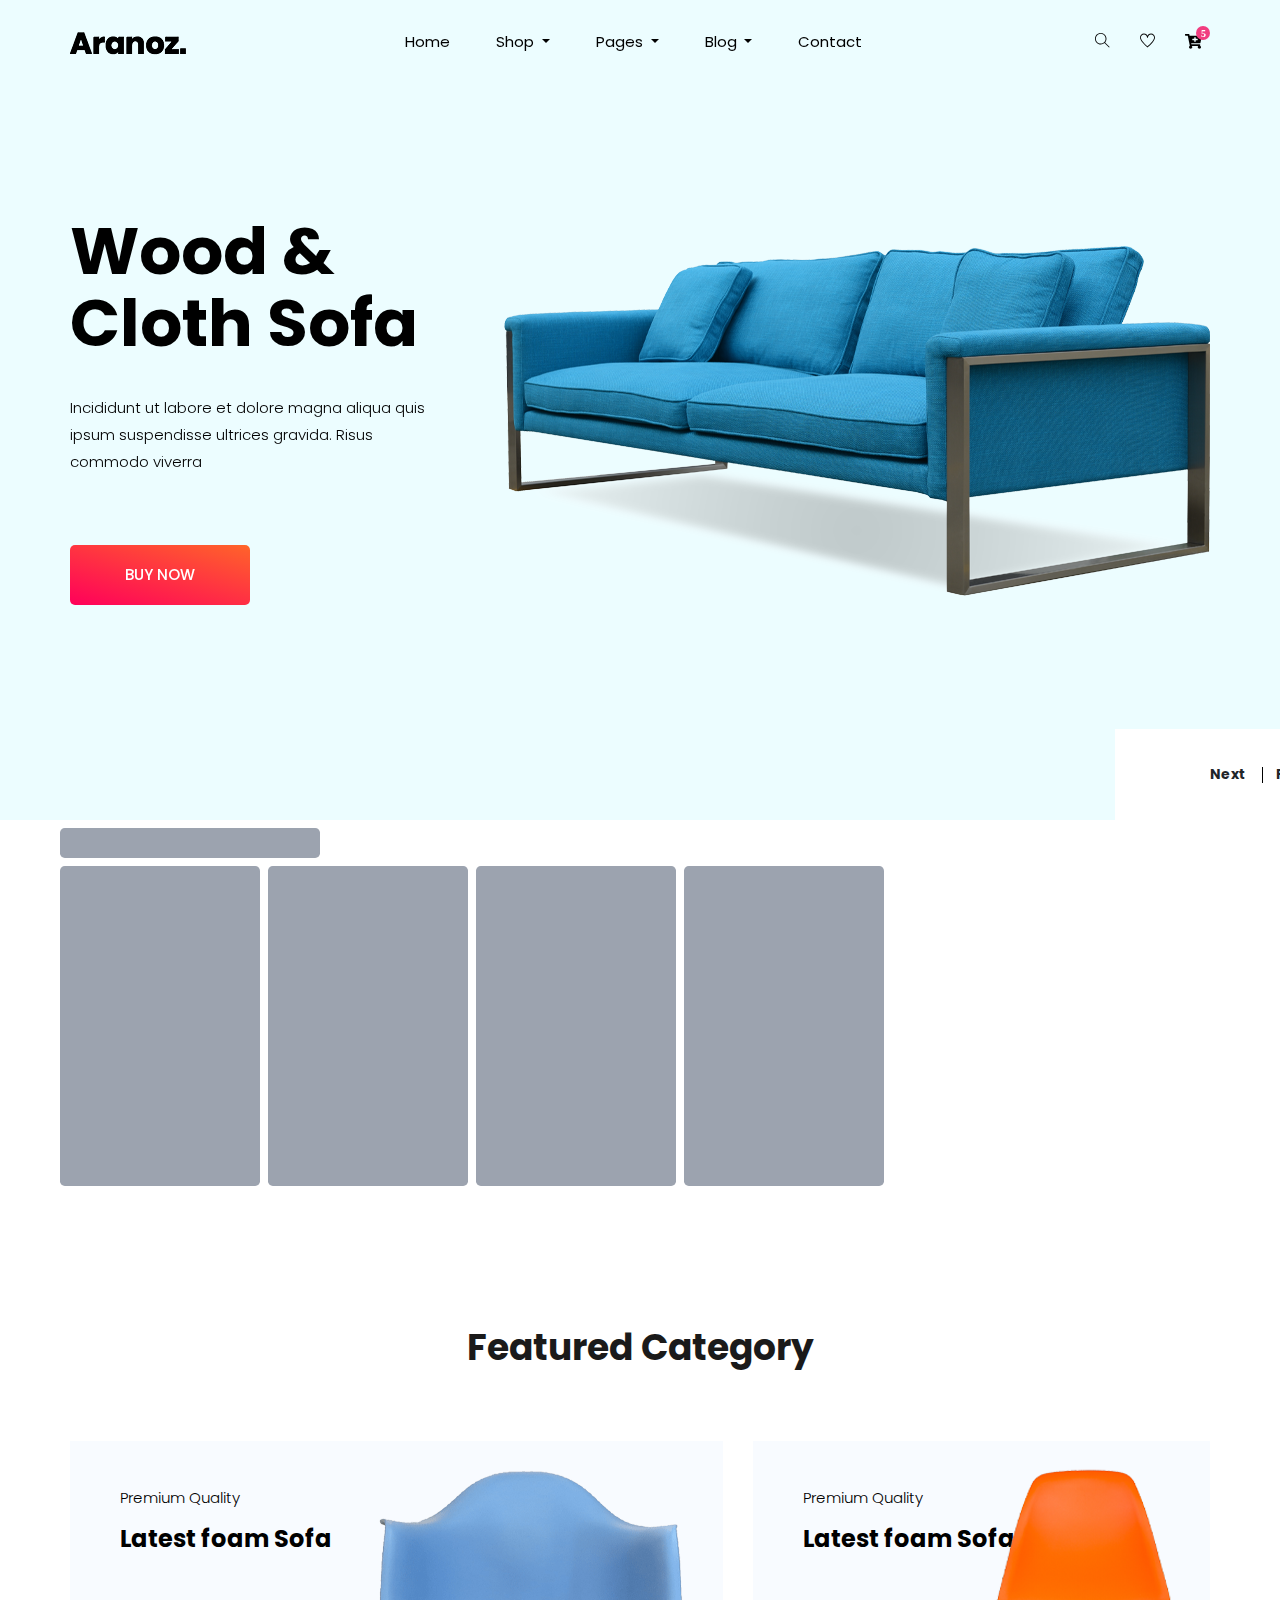
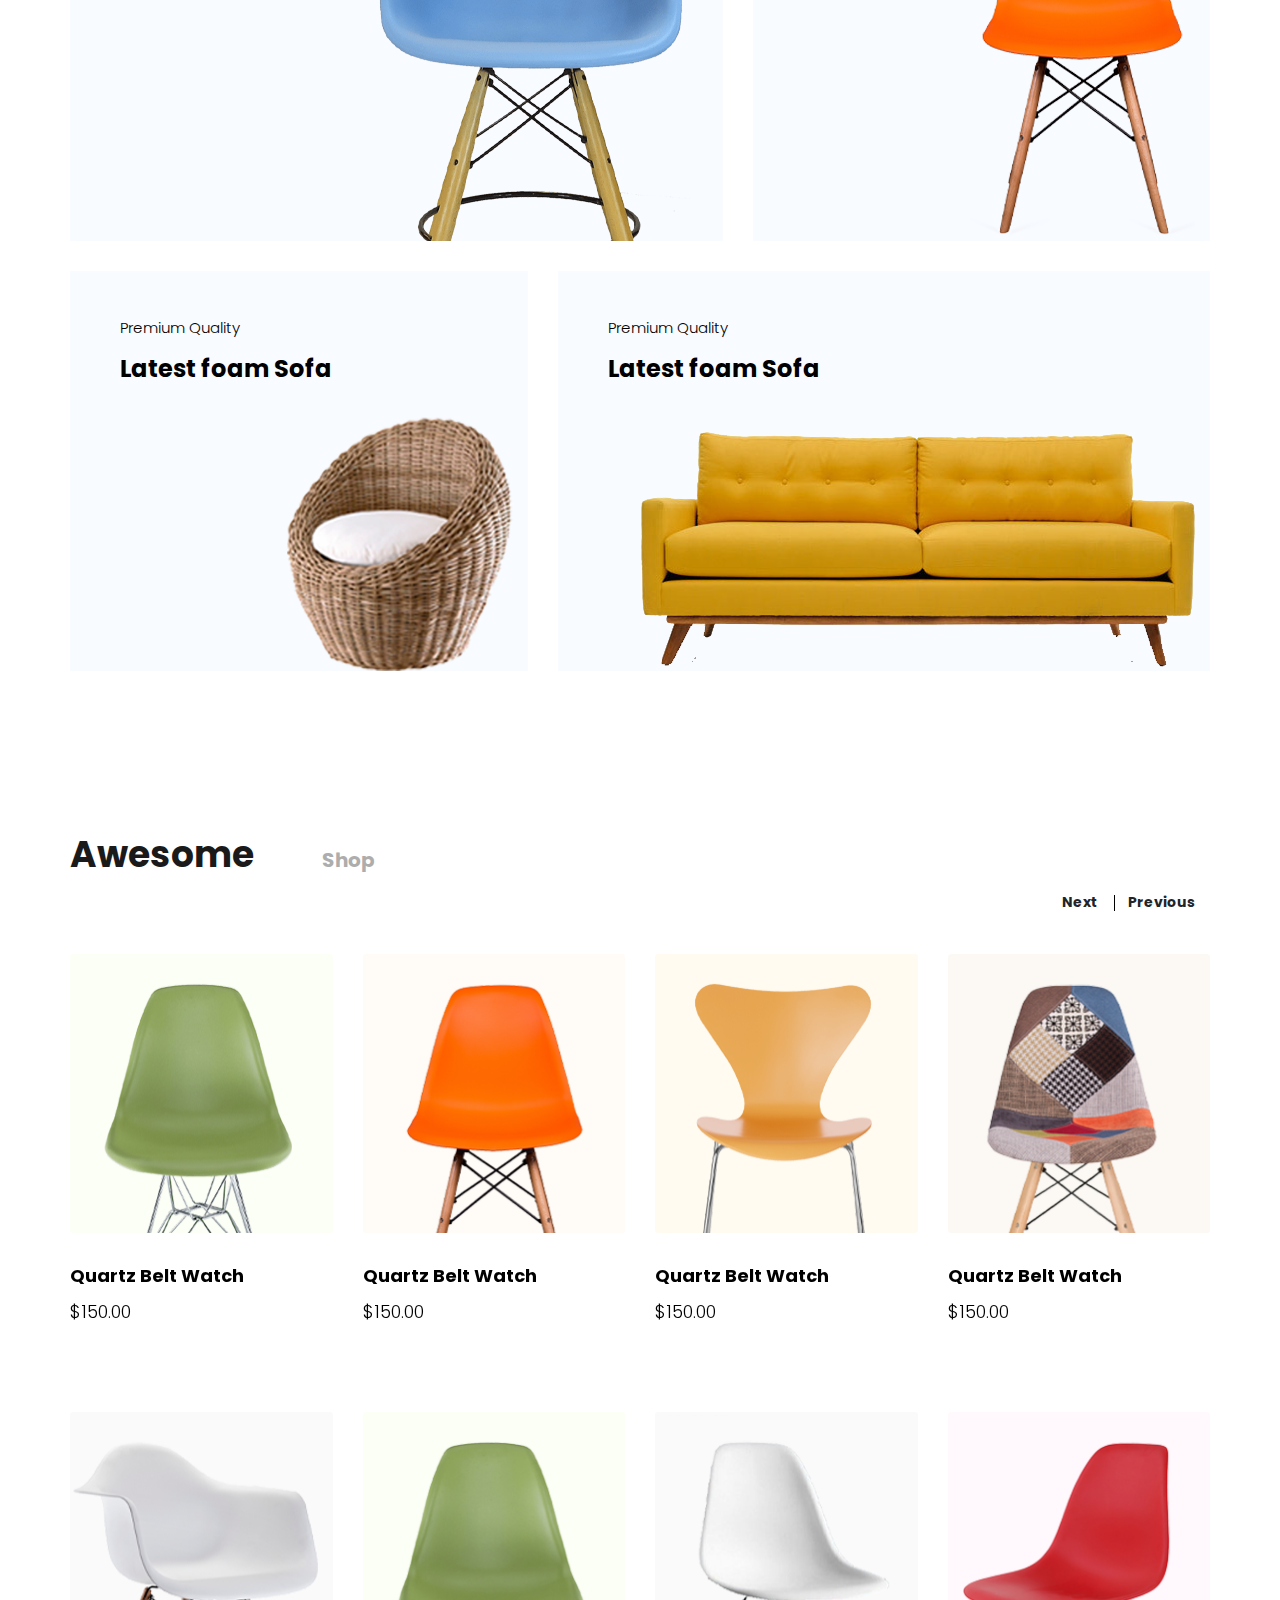
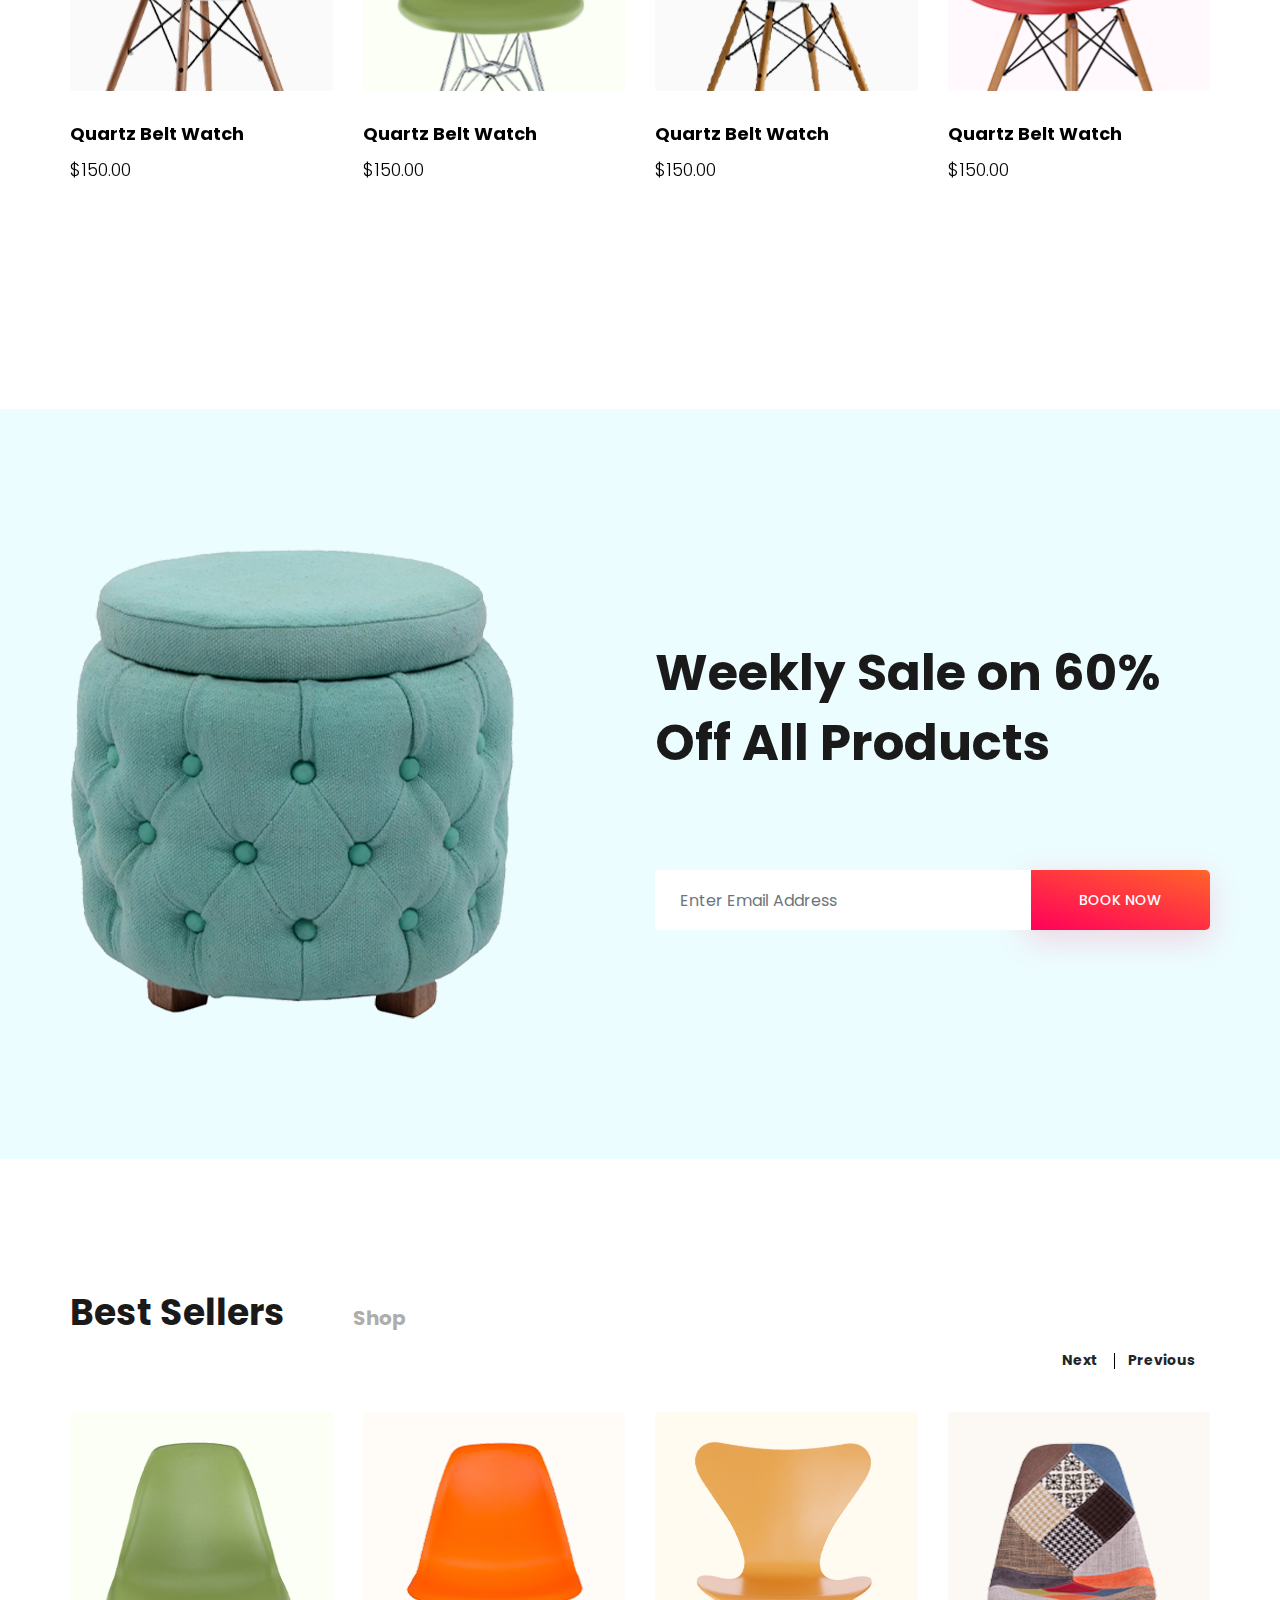
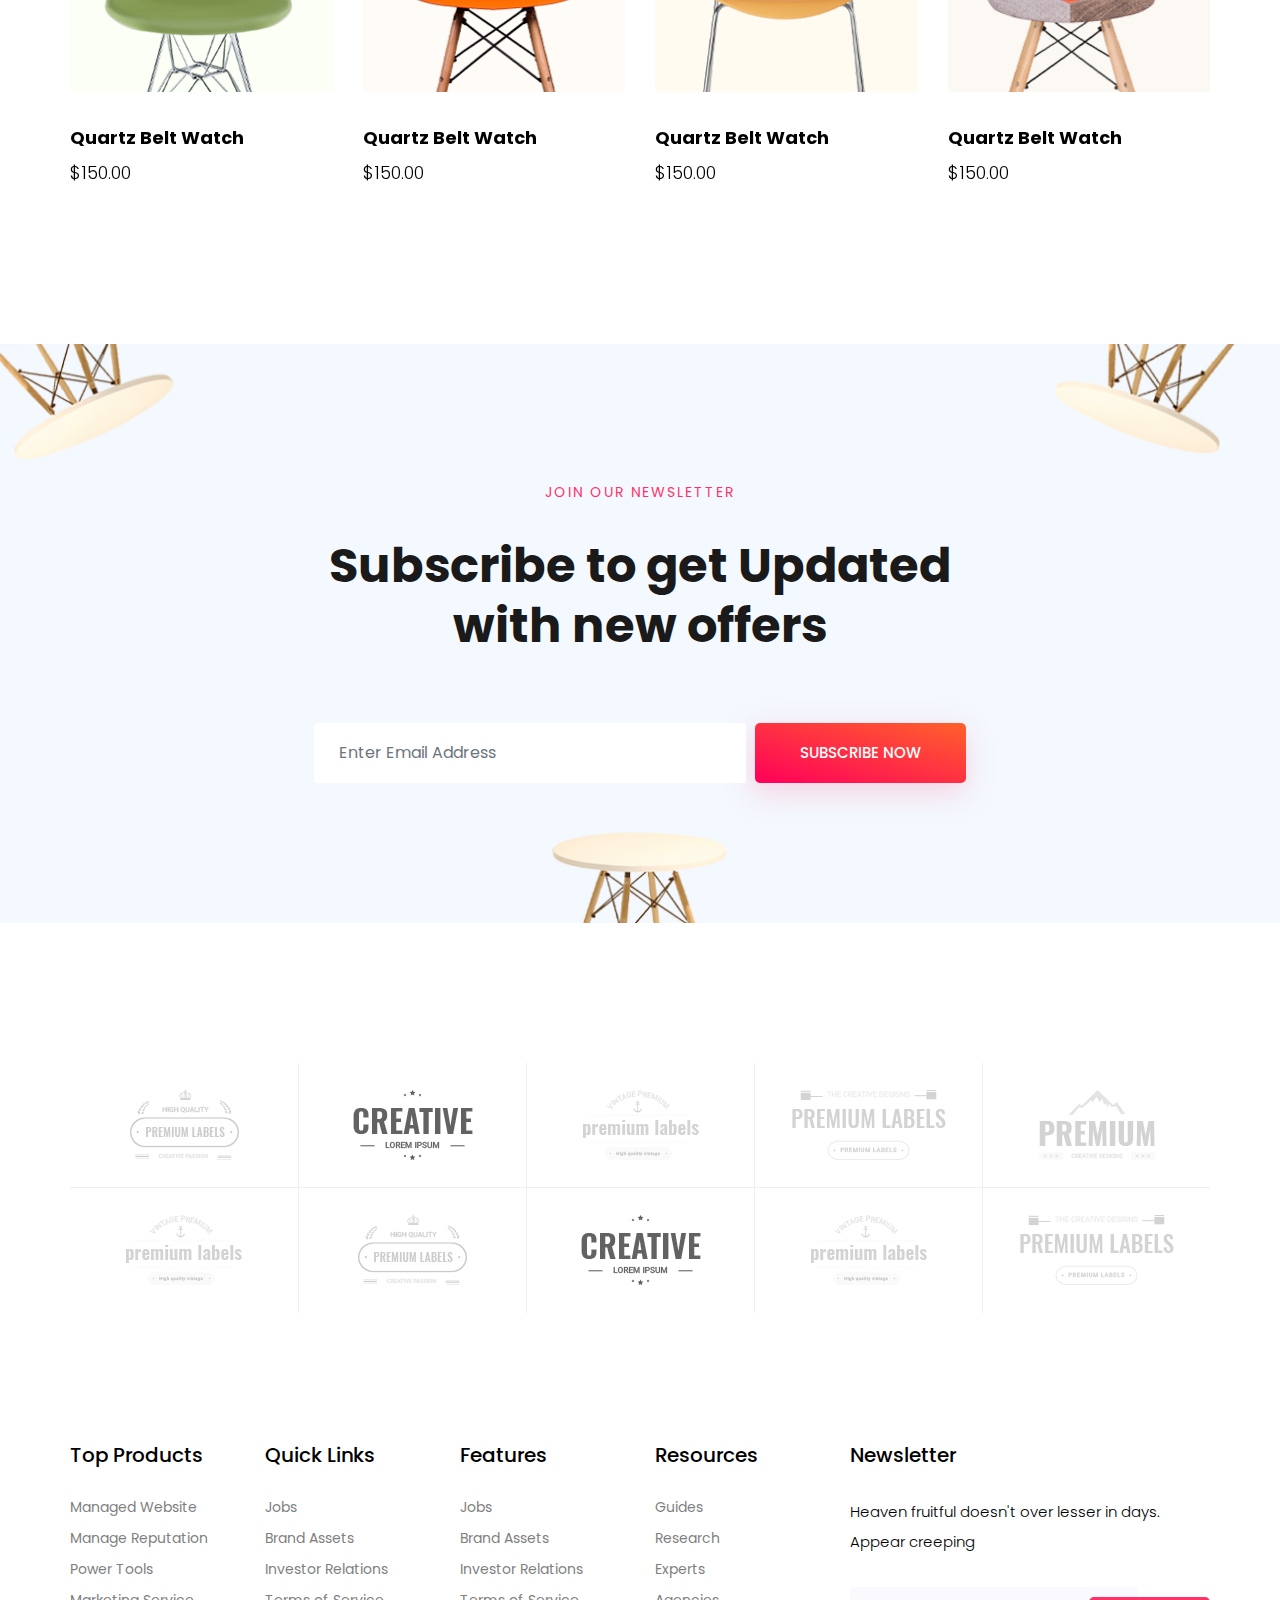
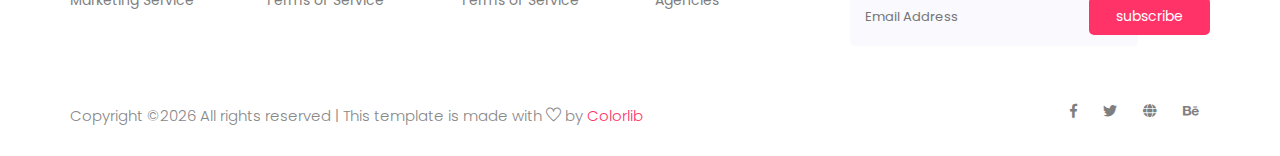
==== commit 4bca350c: "updated site" ====
--- a/index.html
+++ b/index.html
@@ -1,742 +1,706 @@
-<!-- Loopple Templates: https://www.loopple.com/templates | Copyright Loopple (https://www.loopple.com) | This copyright notice and this permission notice shall be included in all copies or substantial portions of the Software. -->
+<!doctype html>
+<html lang="zxx">
 
 <head>
+    <!-- Required meta tags -->
     <meta charset="utf-8">
     <meta name="viewport" content="width=device-width, initial-scale=1, shrink-to-fit=no">
-    <title>Fashion Online Retailer Website</title>
-    <link href="https://fonts.googleapis.com/css?family=Open+Sans:300,400,600,700" rel="stylesheet" />
-    <script src="https://kit.fontawesome.com/42d5adcbca.js" crossorigin="anonymous"></script>
-    <link href="https://demos.creative-tim.com/soft-ui-design-system/assets/css/nucleo-icons.css" rel="stylesheet" />
-    <link href="https://demos.creative-tim.com/soft-ui-design-system/assets/css/nucleo-svg.css" rel="stylesheet" />
-    <link rel="stylesheet" href="./assets/css/theme.css">
-    <link rel="stylesheet" href="./assets/css/loopple/loopple.css">
+    <title>aranoz</title>
+    <link rel="icon" href="img/favicon.png">
+    <!-- Bootstrap CSS -->
+    <link rel="stylesheet" href="css/bootstrap.min.css">
+    <!-- animate CSS -->
+    <link rel="stylesheet" href="css/animate.css">
+    <!-- owl carousel CSS -->
+    <link rel="stylesheet" href="css/owl.carousel.min.css">
+    <!-- font awesome CSS -->
+    <link rel="stylesheet" href="css/all.css">
+    <!-- flaticon CSS -->
+    <link rel="stylesheet" href="css/flaticon.css">
+    <link rel="stylesheet" href="css/themify-icons.css">
+    <!-- font awesome CSS -->
+    <link rel="stylesheet" href="css/magnific-popup.css">
+    <!-- swiper CSS -->
+    <link rel="stylesheet" href="css/slick.css">
+    <!-- style CSS -->
+    <link rel="stylesheet" href="css/style.css">
 </head>
 
-<body style="overflow-x: hidden;">
-    <nav class="navbar navbar-expand-lg navbar-light bg-white py-3">
-        <div class="container">
-            <a class="navbar-brand w-8" href="#" data-config-id="brand">
-                <img src="https://www.loopple.com/img/loopple-logo.png" width="80" alt="">
-            </a>
-
-            <button class="navbar-toggler shadow-none ms-2" type="button" data-bs-toggle="collapse" data-bs-target="#navigation" aria-controls="navigation" aria-expanded="false" aria-label="Toggle navigation">
-                <span class="navbar-toggler-icon mt-2">
-                    <span class="navbar-toggler-bar bar1"></span>
-                    <span class="navbar-toggler-bar bar2"></span>
-                    <span class="navbar-toggler-bar bar3"></span>
-                </span>
-            </button>
-            <div class="collapse navbar-collapse w-100 pt-3 pb-2 py-lg-0" id="navigation">
-                <ul class="navbar-nav navbar-nav-hover ms-auto">
-                    <li class="nav-item mx-2">
-                        <a href="javascript:void(0);" class="nav-link ps-2 cursor-pointer">
-                            Home
-                        </a>
-                    </li>
-                    <li class="nav-item mx-2">
-                        <a href="javascript:void(0);" class="nav-link ps-2 cursor-pointer">
-                            Products
-                        </a>
-                    </li>
-                    <li class="nav-item mx-2">
-                        <a href="javascript:void(0);" class="nav-link ps-2 cursor-pointer">Shop</a>
-                    </li>
-                    <li class="nav-item mx-2">
-                        <a href="javascript:void(0);" class="nav-link ps-2 cursor-pointer">
-                            Blog
-                        </a>
-                    </li>
-                    <li class="nav-item mx-2">
-                        <a href="javascript:void(0);" class="nav-link ps-2 cursor-pointer">
-                            <i class="fa fa-shopping-bag" aria-hidden="true"></i>
-                        </a>
-                    </li>
-                </ul>
-            </div>
-        </div>
-    </nav>
-    <header class="position-relative">
-        <span class="mask bg-gradient-warning opacity-1"></span>
-        <div class="page-header min-vh-75 position-relative">
-            <div class="position-absolute top-0 start-0 w-40 h-100 d-md-block d-none">
-                <div class="bg-cover position-absolute fixed-top ms-auto h-100 z-index-0 ms-n8" style="background-image:url(https://images.unsplash.com/photo-1525430182374-bf7e61d4f220?ixlib=rb-1.2.1&amp;ixid=MnwxMjA3fDB8MHxwaG90by1wYWdlfHx8fGVufDB8fHx8&amp;auto=format&amp;fit=crop&amp;w=1140&amp;q=80)"></div>
-            </div>
+<body>
+    <!--::header part start::-->
+    <header class="main_menu home_menu">
+        <div class="container">
+            <div class="row align-items-center">
+                <div class="col-lg-12">
+                    <nav class="navbar navbar-expand-lg navbar-light">
+                        <a class="navbar-brand" href="index.html"> <img src="img/logo.png" alt="logo"> </a>
+                        <button class="navbar-toggler" type="button" data-toggle="collapse"
+                            data-target="#navbarSupportedContent" aria-controls="navbarSupportedContent"
+                            aria-expanded="false" aria-label="Toggle navigation">
+                            <span class="menu_icon"><i class="fas fa-bars"></i></span>
+                        </button>
+
+                        <div class="collapse navbar-collapse main-menu-item" id="navbarSupportedContent">
+                            <ul class="navbar-nav">
+                                <li class="nav-item">
+                                    <a class="nav-link" href="index.html">Home</a>
+                                </li>
+                                <li class="nav-item dropdown">
+                                    <a class="nav-link dropdown-toggle" href="blog.html" id="navbarDropdown_1"
+                                        role="button" data-toggle="dropdown" aria-haspopup="true" aria-expanded="false">
+                                        Shop
+                                    </a>
+                                    <div class="dropdown-menu" aria-labelledby="navbarDropdown_1">
+                                        <a class="dropdown-item" href="category.html"> shop category</a>
+                                        <a class="dropdown-item" href="single-product.html">product details</a>
+                                        
+                                    </div>
+                                </li>
+                                <li class="nav-item dropdown">
+                                    <a class="nav-link dropdown-toggle" href="blog.html" id="navbarDropdown_3"
+                                        role="button" data-toggle="dropdown" aria-haspopup="true" aria-expanded="false">
+                                        pages
+                                    </a>
+                                    <div class="dropdown-menu" aria-labelledby="navbarDropdown_2">
+                                        <a class="dropdown-item" href="login.html"> login</a>
+                                        <a class="dropdown-item" href="tracking.html">tracking</a>
+                                        <a class="dropdown-item" href="checkout.html">product checkout</a>
+                                        <a class="dropdown-item" href="cart.html">shopping cart</a>
+                                        <a class="dropdown-item" href="confirmation.html">confirmation</a>
+                                        <a class="dropdown-item" href="elements.html">elements</a>
+                                    </div>
+                                </li>
+                                <li class="nav-item dropdown">
+                                    <a class="nav-link dropdown-toggle" href="blog.html" id="navbarDropdown_2"
+                                        role="button" data-toggle="dropdown" aria-haspopup="true" aria-expanded="false">
+                                        blog
+                                    </a>
+                                    <div class="dropdown-menu" aria-labelledby="navbarDropdown_2">
+                                        <a class="dropdown-item" href="blog.html"> blog</a>
+                                        <a class="dropdown-item" href="single-blog.html">Single blog</a>
+                                    </div>
+                                </li>
+                                
+                                <li class="nav-item">
+                                    <a class="nav-link" href="contact.html">Contact</a>
+                                </li>
+                            </ul>
+                        </div>
+                        <div class="hearer_icon d-flex">
+                            <a id="search_1" href="javascript:void(0)"><i class="ti-search"></i></a>
+                            <a href=""><i class="ti-heart"></i></a>
+                            <div class="dropdown cart">
+                                <a class="dropdown-toggle" href="#" id="navbarDropdown3" role="button"
+                                    data-toggle="dropdown" aria-haspopup="true" aria-expanded="false">
+                                    <i class="fas fa-cart-plus"></i>
+                                </a>
+                                <!-- <div class="dropdown-menu" aria-labelledby="navbarDropdown">
+                                    <div class="single_product">
+    
+                                    </div>
+                                </div> -->
+                                
+                            </div>
+                        </div>
+                    </nav>
+                </div>
+            </div>
+        </div>
+        <div class="search_input" id="search_input_box">
+            <div class="container ">
+                <form class="d-flex justify-content-between search-inner">
+                    <input type="text" class="form-control" id="search_input" placeholder="Search Here">
+                    <button type="submit" class="btn"></button>
+                    <span class="ti-close" id="close_search" title="Close Search"></span>
+                </form>
+            </div>
+        </div>
+    </header>
+    <!-- Header part end-->
+
+    <!-- banner part start-->
+    <section class="banner_part">
+        <div class="container">
+            <div class="row align-items-center">
+                
+                <div class="col-lg-12">
+                    <div class="banner_slider owl-carousel">
+                        <div class="single_banner_slider">
+                            <div class="row">
+                                <div class="col-lg-5 col-md-8">
+                                    <div class="banner_text">
+                                        <div class="banner_text_iner">
+                                            <h1>Wood & Cloth
+                                                Sofa</h1>
+                                            <p>Incididunt ut labore et dolore magna aliqua quis ipsum
+                                                suspendisse ultrices gravida. Risus commodo viverra</p>
+                                            <a href="#" class="btn_2">buy now</a>
+                                        </div>
+                                    </div>
+                                </div>
+                                <div class="banner_img d-none d-lg-block">
+                                    <img src="img/banner_img.png" alt="">
+                                </div>
+                            </div>
+                        </div><div class="single_banner_slider">
+                            <div class="row">
+                                <div class="col-lg-5 col-md-8">
+                                    <div class="banner_text">
+                                        <div class="banner_text_iner">
+                                            <h1>Cloth & Wood
+                                                Sofa</h1>
+                                            <p>Incididunt ut labore et dolore magna aliqua quis ipsum
+                                                suspendisse ultrices gravida. Risus commodo viverra</p>
+                                            <a href="#" class="btn_2">buy now</a>
+                                        </div>
+                                    </div>
+                                </div>
+                                <div class="banner_img d-none d-lg-block">
+                                    <img src="img/banner_img.png" alt="">
+                                </div>
+                            </div>
+                        </div><div class="single_banner_slider">
+                            <div class="row">
+                                <div class="col-lg-5 col-md-8">
+                                    <div class="banner_text">
+                                        <div class="banner_text_iner">
+                                            <h1>Wood & Cloth
+                                                Sofa</h1>
+                                            <p>Incididunt ut labore et dolore magna aliqua quis ipsum
+                                                suspendisse ultrices gravida. Risus commodo viverra</p>
+                                            <a href="#" class="btn_2">buy now</a>
+                                        </div>
+                                    </div>
+                                </div>
+                                <div class="banner_img d-none d-lg-block">
+                                    <img src="img/banner_img.png" alt="">
+                                </div>
+                            </div>
+                            
+                        </div>
+                  
+                    </div>
+                 
+                </div>
+                
+            </div>
+        </div>
+    </section>
+    <!-- banner part start-->
+    <!-- feature_part start-->
+    <div id="raveo-horizontal-tiktok-feed" style="margin-left: 60px;margin-right: 30px;" data-prop-shop-id="tiktofyy.myshopify.com" data-prop-widget-id="3"></div>
+
+    <section class="feature_part padding_top">
+        <div class="container">
+            <div class="row justify-content-center">
+                <div class="col-lg-8">
+                    <div class="section_tittle text-center">
+                        <h2>Featured Category</h2>
+                    </div>
+                </div>
+            </div>
+            <div class="row align-items-center justify-content-between">
+                <div class="col-lg-7 col-sm-6">
+                    <div class="single_feature_post_text">
+                        <p>Premium Quality</p>
+                        <h3>Latest foam Sofa</h3>
+                        <a href="#" class="feature_btn">EXPLORE NOW <i class="fas fa-play"></i></a>
+                        <img src="img/feature/feature_1.png" alt="">
+                    </div>
+                </div>
+                <div class="col-lg-5 col-sm-6">
+                    <div class="single_feature_post_text">
+                        <p>Premium Quality</p>
+                        <h3>Latest foam Sofa</h3>
+                        <a href="#" class="feature_btn">EXPLORE NOW <i class="fas fa-play"></i></a>
+                        <img src="img/feature/feature_2.png" alt="">
+                    </div>
+                </div>
+                <div class="col-lg-5 col-sm-6">
+                    <div class="single_feature_post_text">
+                        <p>Premium Quality</p>
+                        <h3>Latest foam Sofa</h3>
+                        <a href="#" class="feature_btn">EXPLORE NOW <i class="fas fa-play"></i></a>
+                        <img src="img/feature/feature_3.png" alt="">
+                    </div>
+                </div>
+                <div class="col-lg-7 col-sm-6">
+                    <div class="single_feature_post_text">
+                        <p>Premium Quality</p>
+                        <h3>Latest foam Sofa</h3>
+                        <a href="#" class="feature_btn">EXPLORE NOW <i class="fas fa-play"></i></a>
+                        <img src="img/feature/feature_4.png" alt="">
+                    </div>
+                </div>
+            </div>
+        </div>
+    </section>
+    <!-- upcoming_event part start-->
+
+    <!-- product_list start-->
+    <section class="product_list section_padding">
+        <div class="container">
+            <div class="row justify-content-center">
+                <div class="col-lg-12">
+                    <div class="section_tittle text-center">
+                        <h2>awesome <span>shop</span></h2>
+                    </div>
+                </div>
+            </div>
+            <div class="row">
+                <div class="col-lg-12">
+                    <div class="product_list_slider owl-carousel">
+                        <div class="single_product_list_slider">
+                            <div class="row align-items-center justify-content-between">
+                                <div class="col-lg-3 col-sm-6">
+                                    <div class="single_product_item">
+                                        <img src="img/product/product_1.png" alt="">
+                                        <div class="single_product_text">
+                                            <h4>Quartz Belt Watch</h4>
+                                            <h3>$150.00</h3>
+                                            <a href="#" class="add_cart">+ add to cart<i class="ti-heart"></i></a>
+                                        </div>
+                                    </div>
+                                </div>
+                                <div class="col-lg-3 col-sm-6">
+                                    <div class="single_product_item">
+                                        <img src="img/product/product_2.png" alt="">
+                                        <div class="single_product_text">
+                                            <h4>Quartz Belt Watch</h4>
+                                            <h3>$150.00</h3>
+                                            <a href="#" class="add_cart">+ add to cart<i class="ti-heart"></i></a>
+                                        </div>
+                                    </div>
+                                </div>
+                                <div class="col-lg-3 col-sm-6">
+                                    <div class="single_product_item">
+                                        <img src="img/product/product_3.png" alt="">
+                                        <div class="single_product_text">
+                                            <h4>Quartz Belt Watch</h4>
+                                            <h3>$150.00</h3>
+                                            <a href="#" class="add_cart">+ add to cart<i class="ti-heart"></i></a>
+                                        </div>
+                                    </div>
+                                </div>
+                                <div class="col-lg-3 col-sm-6">
+                                    <div class="single_product_item">
+                                        <img src="img/product/product_4.png" alt="">
+                                        <div class="single_product_text">
+                                            <h4>Quartz Belt Watch</h4>
+                                            <h3>$150.00</h3>
+                                            <a href="#" class="add_cart">+ add to cart<i class="ti-heart"></i></a>
+                                        </div>
+                                    </div>
+                                </div>
+                                <div class="col-lg-3 col-sm-6">
+                                    <div class="single_product_item">
+                                        <img src="img/product/product_5.png" alt="">
+                                        <div class="single_product_text">
+                                            <h4>Quartz Belt Watch</h4>
+                                            <h3>$150.00</h3>
+                                            <a href="#" class="add_cart">+ add to cart<i class="ti-heart"></i></a>
+                                        </div>
+                                    </div>
+                                </div>
+                                <div class="col-lg-3 col-sm-6">
+                                    <div class="single_product_item">
+                                        <img src="img/product/product_6.png" alt="">
+                                        <div class="single_product_text">
+                                            <h4>Quartz Belt Watch</h4>
+                                            <h3>$150.00</h3>
+                                            <a href="#" class="add_cart">+ add to cart<i class="ti-heart"></i></a>
+                                        </div>
+                                    </div>
+                                </div>
+                                <div class="col-lg-3 col-sm-6">
+                                    <div class="single_product_item">
+                                        <img src="img/product/product_7.png" alt="">
+                                        <div class="single_product_text">
+                                            <h4>Quartz Belt Watch</h4>
+                                            <h3>$150.00</h3>
+                                            <a href="#" class="add_cart">+ add to cart<i class="ti-heart"></i></a>
+                                        </div>
+                                    </div>
+                                </div>
+                                <div class="col-lg-3 col-sm-6">
+                                    <div class="single_product_item">
+                                        <img src="img/product/product_8.png" alt="">
+                                        <div class="single_product_text">
+                                            <h4>Quartz Belt Watch</h4>
+                                            <h3>$150.00</h3>
+                                            <a href="#" class="add_cart">+ add to cart<i class="ti-heart"></i></a>
+                                        </div>
+                                    </div>
+                                </div>
+                            </div>
+                        </div>
+                        <div class="single_product_list_slider">
+                            <div class="row align-items-center justify-content-between">
+                                <div class="col-lg-3 col-sm-6">
+                                    <div class="single_product_item">
+                                        <img src="img/product/product_1.png" alt="">
+                                        <div class="single_product_text">
+                                            <h4>Quartz Belt Watch</h4>
+                                            <h3>$150.00</h3>
+                                            <a href="#" class="add_cart">+ add to cart<i class="ti-heart"></i></a>
+                                        </div>
+                                    </div>
+                                </div>
+                                <div class="col-lg-3 col-sm-6">
+                                    <div class="single_product_item">
+                                        <img src="img/product/product_2.png" alt="">
+                                        <div class="single_product_text">
+                                            <h4>Quartz Belt Watch</h4>
+                                            <h3>$150.00</h3>
+                                            <a href="#" class="add_cart">+ add to cart<i class="ti-heart"></i></a>
+                                        </div>
+                                    </div>
+                                </div>
+                                <div class="col-lg-3 col-sm-6">
+                                    <div class="single_product_item">
+                                        <img src="img/product/product_3.png" alt="">
+                                        <div class="single_product_text">
+                                            <h4>Quartz Belt Watch</h4>
+                                            <h3>$150.00</h3>
+                                            <a href="#" class="add_cart">+ add to cart<i class="ti-heart"></i></a>
+                                        </div>
+                                    </div>
+                                </div>
+                                <div class="col-lg-3 col-sm-6">
+                                    <div class="single_product_item">
+                                        <img src="img/product/product_4.png" alt="">
+                                        <div class="single_product_text">
+                                            <h4>Quartz Belt Watch</h4>
+                                            <h3>$150.00</h3>
+                                            <a href="#" class="add_cart">+ add to cart<i class="ti-heart"></i></a>
+                                        </div>
+                                    </div>
+                                </div>
+                                <div class="col-lg-3 col-sm-6">
+                                    <div class="single_product_item">
+                                        <img src="img/product/product_5.png" alt="">
+                                        <div class="single_product_text">
+                                            <h4>Quartz Belt Watch</h4>
+                                            <h3>$150.00</h3>
+                                            <a href="#" class="add_cart">+ add to cart<i class="ti-heart"></i></a>
+                                        </div>
+                                    </div>
+                                </div>
+                                <div class="col-lg-3 col-sm-6">
+                                    <div class="single_product_item">
+                                        <img src="img/product/product_6.png" alt="">
+                                        <div class="single_product_text">
+                                            <h4>Quartz Belt Watch</h4>
+                                            <h3>$150.00</h3>
+                                            <a href="#" class="add_cart">+ add to cart<i class="ti-heart"></i></a>
+                                        </div>
+                                    </div>
+                                </div>
+                                <div class="col-lg-3 col-sm-6">
+                                    <div class="single_product_item">
+                                        <img src="img/product/product_7.png" alt="">
+                                        <div class="single_product_text">
+                                            <h4>Quartz Belt Watch</h4>
+                                            <h3>$150.00</h3>
+                                            <a href="#" class="add_cart">+ add to cart<i class="ti-heart"></i></a>
+                                        </div>
+                                    </div>
+                                </div>
+                                <div class="col-lg-3 col-sm-6">
+                                    <div class="single_product_item">
+                                        <img src="img/product/product_8.png" alt="">
+                                        <div class="single_product_text">
+                                            <h4>Quartz Belt Watch</h4>
+                                            <h3>$150.00</h3>
+                                            <a href="#" class="add_cart">+ add to cart<i class="ti-heart"></i></a>
+                                        </div>
+                                    </div>
+                                </div>
+                            </div>
+                        </div>
+                    </div>
+                </div>
+            </div>
+        </div>
+    </section>
+    <!-- product_list part start-->
+
+    <!-- awesome_shop start-->
+    <section class="our_offer section_padding">
+        <div class="container">
+            <div class="row align-items-center justify-content-between">
+                <div class="col-lg-6 col-md-6">
+                    <div class="offer_img">
+                        <img src="img/offer_img.png" alt="">
+                    </div>
+                </div>
+                <div class="col-lg-6 col-md-6">
+                    <div class="offer_text">
+                        <h2>Weekly Sale on
+                            60% Off All Products</h2>
+                        <div class="date_countdown">
+                            <div id="timer">
+                                <div id="days" class="date"></div>
+                                <div id="hours" class="date"></div>
+                                <div id="minutes" class="date"></div>
+                                <div id="seconds" class="date"></div>
+                            </div>
+                        </div>
+                        <div class="input-group">
+                            <input type="text" class="form-control" placeholder="enter email address"
+                                aria-label="Recipient's username" aria-describedby="basic-addon2">
+                            <div class="input-group-append">
+                                <a href="#" class="input-group-text btn_2" id="basic-addon2">book now</a>
+                            </div>
+                        </div>
+                    </div>
+                </div>
+            </div>
+        </div>
+    </section>
+    <!-- awesome_shop part start-->
+
+    <!-- product_list part start-->
+    <section class="product_list best_seller section_padding">
+        <div class="container">
+            <div class="row justify-content-center">
+                <div class="col-lg-12">
+                    <div class="section_tittle text-center">
+                        <h2>Best Sellers <span>shop</span></h2>
+                    </div>
+                </div>
+            </div>
+            <div class="row align-items-center justify-content-between">
+                <div class="col-lg-12">
+                    <div class="best_product_slider owl-carousel">
+                        <div class="single_product_item">
+                            <img src="img/product/product_1.png" alt="">
+                            <div class="single_product_text">
+                                <h4>Quartz Belt Watch</h4>
+                                <h3>$150.00</h3>
+                            </div>
+                        </div>
+                        <div class="single_product_item">
+                            <img src="img/product/product_2.png" alt="">
+                            <div class="single_product_text">
+                                <h4>Quartz Belt Watch</h4>
+                                <h3>$150.00</h3>
+                            </div>
+                        </div>
+                        <div class="single_product_item">
+                            <img src="img/product/product_3.png" alt="">
+                            <div class="single_product_text">
+                                <h4>Quartz Belt Watch</h4>
+                                <h3>$150.00</h3>
+                            </div>
+                        </div>
+                        <div class="single_product_item">
+                            <img src="img/product/product_4.png" alt="">
+                            <div class="single_product_text">
+                                <h4>Quartz Belt Watch</h4>
+                                <h3>$150.00</h3>
+                            </div>
+                        </div>
+                        <div class="single_product_item">
+                            <img src="img/product/product_5.png" alt="">
+                            <div class="single_product_text">
+                                <h4>Quartz Belt Watch</h4>
+                                <h3>$150.00</h3>
+                            </div>
+                        </div>
+                    </div>
+                </div>
+            </div>
+        </div>
+    </section>
+    <!-- product_list part end-->
+
+    <!-- subscribe_area part start-->
+    <section class="subscribe_area section_padding">
+        <div class="container">
+            <div class="row justify-content-center">
+                <div class="col-lg-7">
+                    <div class="subscribe_area_text text-center">
+                        <h5>Join Our Newsletter</h5>
+                        <h2>Subscribe to get Updated
+                            with new offers</h2>
+                        <div class="input-group">
+                            <input type="text" class="form-control" placeholder="enter email address"
+                                aria-label="Recipient's username" aria-describedby="basic-addon2">
+                            <div class="input-group-append">
+                                <a href="#" class="input-group-text btn_2" id="basic-addon2">subscribe now</a>
+                            </div>
+                        </div>
+                    </div>
+                </div>
+            </div>
+        </div>
+    </section>
+    <!--::subscribe_area part end::-->
+
+    <!-- subscribe_area part start-->
+    <section class="client_logo padding_top">
+        <div class="container">
+            <div class="row align-items-center">
+                <div class="col-lg-12">
+                    <div class="single_client_logo">
+                        <img src="img/client_logo/client_logo_1.png" alt="">
+                    </div>
+                    <div class="single_client_logo">
+                        <img src="img/client_logo/client_logo_2.png" alt="">
+                    </div>
+                    <div class="single_client_logo">
+                        <img src="img/client_logo/client_logo_3.png" alt="">
+                    </div>
+                    <div class="single_client_logo">
+                        <img src="img/client_logo/client_logo_4.png" alt="">
+                    </div>
+                    <div class="single_client_logo">
+                        <img src="img/client_logo/client_logo_5.png" alt="">
+                    </div>
+                    <div class="single_client_logo">
+                        <img src="img/client_logo/client_logo_3.png" alt="">
+                    </div>
+                    <div class="single_client_logo">
+                        <img src="img/client_logo/client_logo_1.png" alt="">
+                    </div>
+                    <div class="single_client_logo">
+                        <img src="img/client_logo/client_logo_2.png" alt="">
+                    </div>
+                    <div class="single_client_logo">
+                        <img src="img/client_logo/client_logo_3.png" alt="">
+                    </div>
+                    <div class="single_client_logo">
+                        <img src="img/client_logo/client_logo_4.png" alt="">
+                    </div>
+                </div>
+            </div>
+        </div>
+    </section>
+    <!--::subscribe_area part end::-->
+
+    <!--::footer_part start::-->
+    <footer class="footer_part">
+        <div class="container">
+            <div class="row justify-content-around">
+                <div class="col-sm-6 col-lg-2">
+                    <div class="single_footer_part">
+                        <h4>Top Products</h4>
+                        <ul class="list-unstyled">
+                            <li><a href="">Managed Website</a></li>
+                            <li><a href="">Manage Reputation</a></li>
+                            <li><a href="">Power Tools</a></li>
+                            <li><a href="">Marketing Service</a></li>
+                        </ul>
+                    </div>
+                </div>
+                <div class="col-sm-6 col-lg-2">
+                    <div class="single_footer_part">
+                        <h4>Quick Links</h4>
+                        <ul class="list-unstyled">
+                            <li><a href="">Jobs</a></li>
+                            <li><a href="">Brand Assets</a></li>
+                            <li><a href="">Investor Relations</a></li>
+                            <li><a href="">Terms of Service</a></li>
+                        </ul>
+                    </div>
+                </div>
+                <div class="col-sm-6 col-lg-2">
+                    <div class="single_footer_part">
+                        <h4>Features</h4>
+                        <ul class="list-unstyled">
+                            <li><a href="">Jobs</a></li>
+                            <li><a href="">Brand Assets</a></li>
+                            <li><a href="">Investor Relations</a></li>
+                            <li><a href="">Terms of Service</a></li>
+                        </ul>
+                    </div>
+                </div>
+                <div class="col-sm-6 col-lg-2">
+                    <div class="single_footer_part">
+                        <h4>Resources</h4>
+                        <ul class="list-unstyled">
+                            <li><a href="">Guides</a></li>
+                            <li><a href="">Research</a></li>
+                            <li><a href="">Experts</a></li>
+                            <li><a href="">Agencies</a></li>
+                        </ul>
+                    </div>
+                </div>
+                <div class="col-sm-6 col-lg-4">
+                    <div class="single_footer_part">
+                        <h4>Newsletter</h4>
+                        <p>Heaven fruitful doesn't over lesser in days. Appear creeping
+                        </p>
+                        <div id="mc_embed_signup">
+                            <form target="_blank"
+                                action="https://spondonit.us12.list-manage.com/subscribe/post?u=1462626880ade1ac87bd9c93a&amp;id=92a4423d01"
+                                method="get" class="subscribe_form relative mail_part">
+                                <input type="email" name="email" id="newsletter-form-email" placeholder="Email Address"
+                                    class="placeholder hide-on-focus" onfocus="this.placeholder = ''"
+                                    onblur="this.placeholder = ' Email Address '">
+                                <button type="submit" name="submit" id="newsletter-submit"
+                                    class="email_icon newsletter-submit button-contactForm">subscribe</button>
+                                <div class="mt-10 info"></div>
+                            </form>
+                        </div>
+                    </div>
+                </div>
+            </div>
+            
+        </div>
+        <div class="copyright_part">
             <div class="container">
                 <div class="row">
-                    <div class="col-md-7 d-flex justify-content-center text-md-start ms-auto text-center flex-column">
-                        <span class="ms-md-4 ps-1 text-dark font-weight-bold text-sm mb-0" spellcheck="false">Buy 2 products and get free shipping</span>
-                        <h1 class="display-1 font-weight-bolder ps-0 ms-md-4 w-md-70 text-dark text-gradient text-capitalize">Best Shop Online</h1>
-                        <div class="buttons ms-md-4 ps-2 mt-4 d-flex mx-auto">
-                            <button type="button" class="btn bg-gradient-dark d-inline-block mb-0">Shop now</button>
-                            <div class="d-flex d-inline-block align-items-center">
-                                <button class="btn btn-icon-only btn-outline-dark btn-rounded ms-3 mb-0" type="button">
-                                    <span class="btn-inner--icon"><i class="ni ni-button-play"></i></span>
-                                </button>
-                                <span class="text-uppercase ms-2 font-weight-bolder text-xs text-dark">Our story </span>
-                            </div>
-                        </div>
-                    </div>
-                </div>
-            </div>
-
-        </div>
-    </header>
-    <div
-    id="raveo-horizontal-tiktok-feed"
-    data-prop-shop-id="vaankstore.myshopify.com"
-    class="mx-8"
-    data-prop-widget-id="1">
-    <div id="raveo-title-shimmer">&nbsp;</div>
-    <div id="raveo-shimmer-container">
-      <div id="raveo-video-shimmer">&nbsp;</div>
-      <div id="raveo-video-shimmer">&nbsp;</div>
-      <div id="raveo-video-shimmer">&nbsp;</div>
-    </div>
-  </div>
-    <section class="pb-5 pt-7">
-        <div class="container">
-            <div class="row">
-                <div class="col-lg-5 mb-4">
-                    <div class="card h-100 mb-4 min-height-250 card-background align-items-start" style="background-image: url(https://images.unsplash.com/photo-1496747611176-843222e1e57c?ixlib=rb-1.2.1&amp;ixid=MnwxMjA3fDB8MHxwaG90by1wYWdlfHx8fGVufDB8fHx8&amp;auto=format&amp;fit=crop&amp;w=2073&amp;q=80); background-size: cover;">
-                        <div class="card-body w-100 z-index-3 text-start d-flex flex-column align-items-center">
-                            <span class="me-auto">Trending Now</span>
-                            <h3 class="text-white font-weight-bolder me-auto">Summer Sale New Collection</h3>
-                            <a href="javascript:;" class="btn mb-0 btn-white btn-sm px-4 me-auto mt-auto icon-move-right mb-0">
-                                Shop Collection
-                                <i class="fas fa-arrow-right text-sm ms-1" aria-hidden="true"></i>
-                            </a>
-                        </div>
-                    </div>
-                </div>
-                <div class="col-lg-7 mb-4">
-                    <div class="card mb-4 min-height-250 card-background align-items-start" style="background-image: url(https://images.unsplash.com/photo-1534698435722-8d4dd3902268?ixlib=rb-1.2.1&amp;ixid=MnwxMjA3fDB8MHxwaG90by1wYWdlfHx8fGVufDB8fHx8&amp;auto=format&amp;fit=crop&amp;w=2070&amp;q=80); background-size: cover;">
-                        <div class="card-body w-100 z-index-3 text-start d-flex flex-column align-items-center">
-                            <span class="me-auto">Trending Now</span>
-                            <h3 class="text-white font-weight-bolder me-auto">Last week best product sale up to 70% OFF</h3>
-                            <a href="javascript:;" class="btn mb-0 btn-white btn-sm px-4 me-auto mt-auto icon-move-right mb-0">
-                                Shop Collection
-                                <i class="fas fa-arrow-right text-sm ms-1" aria-hidden="true"></i>
-                            </a>
-                        </div>
-                    </div>
-                    <div class="card mb-0 min-height-250 card-background align-items-start" style="background-image: url(https://images.unsplash.com/photo-1614252235316-8c857d38b5f4?ixlib=rb-1.2.1&amp;ixid=MnwxMjA3fDB8MHxwaG90by1wYWdlfHx8fGVufDB8fHx8&amp;auto=format&amp;fit=crop&amp;w=2230&amp;q=80); background-size: cover;">
-                        <div class="card-body w-100 z-index-3 text-start d-flex flex-column align-items-center">
-                            <span class="me-auto">Weekly News</span>
-                            <h3 class="text-white font-weight-bolder me-auto">Leather shoes for every occasion</h3>
-                            <a href="javascript:;" class="btn mb-0 btn-white btn-sm px-4 me-auto mt-auto icon-move-right mb-0">
-                                Shop Collection
-                                <i class="fas fa-arrow-right text-sm ms-1" aria-hidden="true"></i>
-                            </a>
-                        </div>
-                    </div>
-                </div>
-            </div>
-        </div>
-    </section>
-    <section class="pb-3">
-        <div class="container">
-            <div class="row mb-4">
-                <div class="col-12 text-center">
-                    <h3 class="mb-5" spellcheck="false">View Tranding Products</h3>
-                </div>
-                <div class="col-lg-3 mb-lg-0 mb-4">
-                    <div class="card">
-                        <div class="card-header p-0 mx-3 mt-3 position-relative z-index-1">
-                            <a href="javascript:;" class="d-block">
-                                <img src="https://images.unsplash.com/photo-1635715390924-3936ee04f584?ixlib=rb-1.2.1&amp;ixid=MnwxMjA3fDB8MHxwaG90by1wYWdlfHx8fGVufDB8fHx8&amp;auto=format&amp;fit=crop&amp;w=1480&amp;q=80" class="img-fluid border-radius-lg shadow">
-                            </a>
-                        </div>
-
-                        <div class="card-body pt-3">
-                            <div class="d-flex align-items-center">
-                                <div>
-                                    <span class="text-sm">Men</span>
-                                    <h4 class="card-description font-weight-bolder text-dark mb-4">
-                                        Hoodie</h4>
-                                </div>
-                                <div class="ms-auto">
-                                    <a href="javascript:;" class="btn btn-link text-dark p-0">
-                                        <i class="fa fa-star text-lg" aria-hidden="true"></i>
-                                    </a>
-                                </div>
-                            </div>
-                            <div class="d-flex align-items-center mb-3">
-                                <h5 class="mb-0 font-weight-bolder">$25.40</h5>
-                                <h5 class="mb-0 opacity-4 text-sm ms-2"><strike>$29.00</strike></h5>
-                            </div>
-                            <a href="javascript:;" class="btn btn-outline-dark mb-0">Add to cart</a>
-
-                        </div>
-                    </div>
-                </div>
-                <div class="col-lg-3 mb-lg-0 mb-4">
-                    <div class="card">
-                        <div class="card-header p-0 mx-3 mt-3 position-relative z-index-1">
-                            <a href="javascript:;" class="d-block">
-                                <img src="https://images.unsplash.com/photo-1577210897949-1f56f943bf82?ixlib=rb-1.2.1&amp;ixid=MnwxMjA3fDB8MHxwaG90by1wYWdlfHx8fGVufDB8fHx8&amp;auto=format&amp;fit=crop&amp;w=1480&amp;q=80" class="img-fluid border-radius-lg shadow">
-                            </a>
-                        </div>
-
-                        <div class="card-body pt-3">
-                            <div class="d-flex align-items-center">
-                                <div>
-                                    <span class="text-sm">Women</span>
-                                    <h4 class="card-description font-weight-bolder text-dark mb-4">
-                                        Blue Jeans</h4>
-                                </div>
-                                <div class="ms-auto">
-                                    <a href="javascript:;" class="btn btn-link text-dark p-0">
-                                        <i class="fa fa-star text-lg" aria-hidden="true"></i>
-                                    </a>
-                                </div>
-                            </div>
-                            <div class="d-flex align-items-center mb-3">
-                                <h5 class="mb-0 font-weight-bolder">$19.00</h5>
-                                <h5 class="mb-0 opacity-4 text-sm ms-2"><strike>$29.00</strike></h5>
-                            </div>
-                            <a href="javascript:;" class="btn btn-outline-dark mb-0">Add to cart</a>
-
-                        </div>
-                    </div>
-                </div>
-                <div class="col-lg-3 mb-lg-0 mb-4">
-                    <div class="card">
-                        <div class="card-header p-0 mx-3 mt-3 position-relative z-index-1">
-                            <a href="javascript:;" class="d-block">
-                                <img src="https://images.unsplash.com/photo-1546938576-6e6a64f317cc?ixlib=rb-1.2.1&amp;ixid=MnwxMjA3fDB8MHxwaG90by1wYWdlfHx8fGVufDB8fHx8&amp;auto=format&amp;fit=crop&amp;w=1480&amp;q=80" class="img-fluid border-radius-lg shadow">
-                            </a>
-                        </div>
-
-                        <div class="card-body pt-3">
-                            <div class="d-flex align-items-center">
-                                <div>
-                                    <span class="text-sm">Unisex</span>
-                                    <h4 class="card-description font-weight-bolder text-dark mb-4">
-                                        Simple Backpack</h4>
-                                </div>
-                                <div class="ms-auto">
-                                    <a href="javascript:;" class="btn btn-link text-dark p-0">
-                                        <i class="fa fa-star text-lg" aria-hidden="true"></i>
-                                    </a>
-                                </div>
-                            </div>
-                            <div class="d-flex align-items-center mb-3">
-                                <h5 class="mb-0 font-weight-bolder">$9.90</h5>
-                                <h5 class="mb-0 opacity-4 text-sm ms-2"><strike>$15.00</strike></h5>
-                            </div>
-                            <a href="javascript:;" class="btn btn-outline-dark mb-0">Add to cart</a>
-
-                        </div>
-                    </div>
-                </div>
-                <div class="col-lg-3 mb-lg-0 mb-4">
-                    <div class="card">
-                        <div class="card-header p-0 mx-3 mt-3 position-relative z-index-1">
-                            <a href="javascript:;" class="d-block">
-                                <img src="https://images.unsplash.com/photo-1491553895911-0055eca6402d?ixlib=rb-1.2.1&amp;ixid=MnwxMjA3fDB8MHxwaG90by1wYWdlfHx8fGVufDB8fHx8&amp;auto=format&amp;fit=crop&amp;w=1480&amp;q=80" class="img-fluid border-radius-lg shadow">
-                            </a>
-                        </div>
-
-                        <div class="card-body pt-3">
-                            <div class="d-flex align-items-center">
-                                <div>
-                                    <span class="text-sm">Unisex</span>
-                                    <h4 class="card-description font-weight-bolder text-dark mb-4">
-                                        Running Shoes</h4>
-                                </div>
-                                <div class="ms-auto">
-                                    <a href="javascript:;" class="btn btn-link text-dark p-0">
-                                        <i class="fa fa-star text-lg" aria-hidden="true"></i>
-                                    </a>
-                                </div>
-                            </div>
-                            <div class="d-flex align-items-center mb-3">
-                                <h5 class="mb-0 font-weight-bolder">$39.20</h5>
-                                <h5 class="mb-0 opacity-4 text-sm ms-2"><strike>$59.00</strike></h5>
-                            </div>
-                            <a href="javascript:;" class="btn btn-outline-dark mb-0">Add to cart</a>
-
-                        </div>
-                    </div>
-                </div>
-                <div class="col-12 mt-5 text-center">
-                    <a href="javascript" class="btn bg-gradient-dark">View All</a>
-                </div>
-            </div>
-        </div>
-    </section>
-    <div class="">
-        <div class="container">
-            <div class="row mt-4">
-                <div class="col-lg-2 col-md-4 col-6 mb-4">
-                    <img class="w-100 opacity-9" src="https://demos.creative-tim.com/soft-ui-design-system-pro/assets/img/logos/gray-logos/logo-coinbase.svg" alt="logo">
-                </div>
-                <div class="col-lg-2 col-md-4 col-6 mb-4">
-                    <img class="w-100 opacity-9" src="https://demos.creative-tim.com/soft-ui-design-system-pro/assets/img/logos/gray-logos/logo-nasa.svg" alt="logo">
-                </div>
-                <div class="col-lg-2 col-md-4 col-6 mb-4">
-                    <img class="w-100 opacity-9" src="https://demos.creative-tim.com/soft-ui-design-system-pro/assets/img/logos/gray-logos/logo-netflix.svg" alt="logo">
-                </div>
-                <div class="col-lg-2 col-md-4 col-6 mb-4">
-                    <img class="w-100 opacity-9" src="https://demos.creative-tim.com/soft-ui-design-system-pro/assets/img/logos/gray-logos/logo-pinterest.svg" alt="logo">
-                </div>
-                <div class="col-lg-2 col-md-4 col-6 mb-4">
-                    <img class="w-100 opacity-9" src="https://demos.creative-tim.com/soft-ui-design-system-pro/assets/img/logos/gray-logos/logo-spotify.svg" alt="logo">
-                </div>
-                <div class="col-lg-2 col-md-4 col-6 mb-4">
-                    <img class="w-100 opacity-9" src="https://demos.creative-tim.com/soft-ui-design-system-pro/assets/img/logos/gray-logos/logo-vodafone.svg" alt="logo">
-                </div>
-            </div>
-        </div>
-    </div>
-    <section class="my-5 py-5 bg-gradient-dark position-relative overflow-hidden">
-        <img src="https://demos.creative-tim.com/soft-ui-design-system-pro/assets/img/shapes/waves-white.svg" alt="pattern-lines" class="position-absolute start-0 top-0 w-100 opacity-6">
-        <div class="container position-relative z-index-2">
-            <div class="row">
-                <div class="col-lg-6 col-md-8 m-auto text-center">
-                    <h5 class="text-white">Register now and get 20% Coupon Code!</h5>
-                    <p class="mb-5 text-white">
-                        Your company may not be in the software business,
-                        but eventually, a software company will be in your business.
-                    </p>
-                    <div class="row">
-                        <div class="col-sm-8 pe-sm-0 mb-sm-0 mb-2">
-                            <div class="input-group">
-                                <span class="input-group-text border-end-0"><i class="ni ni-email-83"></i></span>
-                                <input class="form-control" placeholder="Email Here..." type="email">
-                            </div>
-                        </div>
-                        <div class="col-sm-4 ps-sm-0">
-                            <button type="button" class="btn mb-0 ms-sm-3 me-auto h-100 w-100 d-block bg-gradient-warning">Register</button>
-                        </div>
-                    </div>
-                </div>
-            </div>
-        </div>
-    </section>
-    <section class="pb-6">
-        <div class="container">
-            <div class="row mb-4">
-                <div class="col-12 text-center">
-                    <h3 class="mb-5" spellcheck="false">Featured Products</h3>
-                </div>
-                <div class="col-lg-3 mb-lg-0 mb-4">
-                    <div class="card">
-                        <div class="card-header p-0 mx-3 mt-3 position-relative z-index-1">
-                            <a href="javascript:;" class="d-block">
-                                <img src="https://images.unsplash.com/photo-1605034313761-73ea4a0cfbf3?ixlib=rb-1.2.1&amp;ixid=MnwxMjA3fDB8MHxwaG90by1wYWdlfHx8fGVufDB8fHx8&amp;auto=format&amp;fit=crop&amp;w=1480&amp;q=80" class="img-fluid border-radius-lg shadow">
-                            </a>
-                        </div>
-
-                        <div class="card-body pt-3">
-                            <div class="d-flex align-items-center">
-                                <div>
-                                    <span class="text-sm">Men</span>
-                                    <h4 class="card-description font-weight-bolder text-dark mb-4">
-                                        Shoes</h4>
-                                </div>
-                                <div class="ms-auto">
-                                    <a href="javascript:;" class="btn btn-link text-dark p-0">
-                                        <i class="fa fa-star text-lg" aria-hidden="true"></i>
-                                    </a>
-                                </div>
-                            </div>
-                            <div class="d-flex align-items-center mb-3">
-                                <h5 class="mb-0 font-weight-bolder">$25.40</h5>
-                                <h5 class="mb-0 opacity-4 text-sm ms-2"><strike>$29.00</strike></h5>
-                            </div>
-                            <a href="javascript:;" class="btn btn-outline-dark mb-0">Add to cart</a>
-
-                        </div>
-                    </div>
-                </div>
-                <div class="col-lg-3 mb-lg-0 mb-4">
-                    <div class="card">
-                        <div class="card-header p-0 mx-3 mt-3 position-relative z-index-1">
-                            <a href="javascript:;" class="d-block">
-                                <img src="https://images.unsplash.com/photo-1521127376958-80338b32f37b?ixlib=rb-1.2.1&amp;ixid=MnwxMjA3fDB8MHxwaG90by1wYWdlfHx8fGVufDB8fHx8&amp;auto=format&amp;fit=crop&amp;w=1480&amp;q=80" class="img-fluid border-radius-lg shadow">
-                            </a>
-                        </div>
-
-                        <div class="card-body pt-3">
-                            <div class="d-flex align-items-center">
-                                <div>
-                                    <span class="text-sm">Unisex</span>
-                                    <h4 class="card-description font-weight-bolder text-dark mb-4">
-                                        Watch</h4>
-                                </div>
-                                <div class="ms-auto">
-                                    <a href="javascript:;" class="btn btn-link text-dark p-0">
-                                        <i class="fa fa-star text-lg" aria-hidden="true"></i>
-                                    </a>
-                                </div>
-                            </div>
-                            <div class="d-flex align-items-center mb-3">
-                                <h5 class="mb-0 font-weight-bolder">$19.00</h5>
-                                <h5 class="mb-0 opacity-4 text-sm ms-2"><strike>$29.00</strike></h5>
-                            </div>
-                            <a href="javascript:;" class="btn btn-outline-dark mb-0">Add to cart</a>
-
-                        </div>
-                    </div>
-                </div>
-                <div class="col-lg-3 mb-lg-0 mb-4">
-                    <div class="card">
-                        <div class="card-header p-0 mx-3 mt-3 position-relative z-index-1">
-                            <a href="javascript:;" class="d-block">
-                                <img src="https://images.unsplash.com/photo-1521572163474-6864f9cf17ab?ixlib=rb-1.2.1&amp;ixid=MnwxMjA3fDB8MHxwaG90by1wYWdlfHx8fGVufDB8fHx8&amp;auto=format&amp;fit=crop&amp;w=1480&amp;q=80" class="img-fluid border-radius-lg shadow">
-                            </a>
-                        </div>
-
-                        <div class="card-body pt-3">
-                            <div class="d-flex align-items-center">
-                                <div>
-                                    <span class="text-sm">Men</span>
-                                    <h4 class="card-description font-weight-bolder text-dark mb-4">
-                                        T-shirt</h4>
-                                </div>
-                                <div class="ms-auto">
-                                    <a href="javascript:;" class="btn btn-link text-dark p-0">
-                                        <i class="fa fa-star text-lg" aria-hidden="true"></i>
-                                    </a>
-                                </div>
-                            </div>
-                            <div class="d-flex align-items-center mb-3">
-                                <h5 class="mb-0 font-weight-bolder">$9.90</h5>
-                                <h5 class="mb-0 opacity-4 text-sm ms-2"><strike>$15.00</strike></h5>
-                            </div>
-                            <a href="javascript:;" class="btn btn-outline-dark mb-0">Add to cart</a>
-
-                        </div>
-                    </div>
-                </div>
-                <div class="col-lg-3 mb-lg-0 mb-4">
-                    <div class="card">
-                        <div class="card-header p-0 mx-3 mt-3 position-relative z-index-1">
-                            <a href="javascript:;" class="d-block">
-                                <img src="https://images.unsplash.com/photo-1602752250015-52934bc45613?ixlib=rb-1.2.1&amp;ixid=MnwxMjA3fDB8MHxwaG90by1wYWdlfHx8fGVufDB8fHx8&amp;auto=format&amp;fit=crop&amp;w=1503&amp;q=80" class="img-fluid border-radius-lg shadow">
-                            </a>
-                        </div>
-
-                        <div class="card-body pt-3">
-                            <div class="d-flex align-items-center">
-                                <div>
-                                    <span class="text-sm">Women</span>
-                                    <h4 class="card-description font-weight-bolder text-dark mb-4">
-                                        Ring</h4>
-                                </div>
-                                <div class="ms-auto">
-                                    <a href="javascript:;" class="btn btn-link text-dark p-0">
-                                        <i class="fa fa-star text-lg" aria-hidden="true"></i>
-                                    </a>
-                                </div>
-                            </div>
-                            <div class="d-flex align-items-center mb-3">
-                                <h5 class="mb-0 font-weight-bolder">$39.20</h5>
-                                <h5 class="mb-0 opacity-4 text-sm ms-2"><strike>$59.00</strike></h5>
-                            </div>
-                            <a href="javascript:;" class="btn btn-outline-dark mb-0">Add to cart</a>
-
-                        </div>
-                    </div>
-                </div>
-                <div class="col-12 mt-5 text-center">
-                    <a href="javascript" class="btn bg-gradient-dark">View All</a>
-                </div>
-            </div>
-        </div>
-    </section>
-
-    <section class="pb-5 pt-0">
-        <div class="container">
-            <div class="row">
-                <div class="col-lg-6 mx-auto text-center">
-                    <h2 class="mb-3">Testimonials</h2>
-                    <p>That’s the main thing people are controlled by! Thoughts- their perception of themselves! </p>
-                </div>
-            </div>
-            <div class="row mt-3">
-                <div class="col-lg-4 col-md-8 mb-4">
-                    <div class="card text-center bg-white">
-                        <div class="card-body">
-                            <div class="rating">
-                                <i class="fas fa-star text-warning text-gradient" aria-hidden="true"></i>
-                                <i class="fas fa-star text-warning text-gradient" aria-hidden="true"></i>
-                                <i class="fas fa-star text-warning text-gradient" aria-hidden="true"></i>
-                                <i class="fas fa-star text-warning text-gradient" aria-hidden="true"></i>
-                                <i class="fas fa-star text-warning text-gradient" aria-hidden="true"></i>
-                            </div>
-                            <p class="mt-3">"If you have the opportunity to play this game of life you need to appreciate every moment."</p>
-                            <div class="align-items-center mt-4">
-                                <img src="https://images.unsplash.com/photo-1485893086445-ed75865251e0?ixlib=rb-1.2.1&amp;ixid=MnwxMjA3fDB8MHxzZWFyY2h8MTF8fHBvcnRyYWl0fGVufDB8MnwwfHw%3D&amp;auto=format&amp;fit=crop&amp;w=800&amp;q=60" alt="..." class="avatar mx-auto mb-2 shadow d-block">
-                                <div class="name d-block">
-                                    <span class="text-sm font-weight-bold text-dark mb-0">Alice Jonathan</span>
-                                </div>
-                            </div>
-                        </div>
-                    </div>
-                </div>
-                <div class="col-lg-4 col-md-8 ms-md-auto mb-4">
-                    <div class="card text-center bg-white">
-                        <div class="card-body">
-                            <div class="rating">
-                                <i class="fas fa-star text-warning text-gradient" aria-hidden="true"></i>
-                                <i class="fas fa-star text-warning text-gradient" aria-hidden="true"></i>
-                                <i class="fas fa-star text-warning text-gradient" aria-hidden="true"></i>
-                                <i class="fas fa-star text-warning text-gradient" aria-hidden="true"></i>
-                                <i class="fas fa-star text-warning text-gradient" aria-hidden="true"></i>
-                            </div>
-                            <p class="mt-3">"If you have the opportunity to play this game of life you need to appreciate every moment."</p>
-                            <div class="align-items-center mt-4">
-                                <img src="https://images.unsplash.com/photo-1522075469751-3a6694fb2f61?ixlib=rb-1.2.1&amp;ixid=MnwxMjA3fDB8MHxwaG90by1wYWdlfHx8fGVufDB8fHx8&amp;auto=format&amp;fit=crop&amp;w=1480&amp;q=80" alt="..." class="avatar mx-auto mb-2 shadow d-block">
-                                <div class="name d-block">
-                                    <span class="text-sm font-weight-bold text-dark mb-0">Mathew Glock</span>
-                                </div>
-                            </div>
-                        </div>
-                    </div>
-                </div>
-                <div class="col-lg-4 col-md-8">
-                    <div class="card text-center bg-white">
-                        <div class="card-body">
-                            <div class="rating">
-                                <i class="fas fa-star text-warning text-gradient" aria-hidden="true"></i>
-                                <i class="fas fa-star text-warning text-gradient" aria-hidden="true"></i>
-                                <i class="fas fa-star text-warning text-gradient" aria-hidden="true"></i>
-                                <i class="fas fa-star text-warning text-gradient" aria-hidden="true"></i>
-                                <i class="fas fa-star text-warning text-gradient" aria-hidden="true"></i>
-                            </div>
-                            <p class="mt-3">"If you have the opportunity to play this game of life you need to appreciate every moment."</p>
-                            <div class="align-items-center mt-4">
-                                <img src="https://images.unsplash.com/photo-1570295999919-56ceb5ecca61?ixlib=rb-1.2.1&amp;ixid=MnwxMjA3fDB8MHxzZWFyY2h8M3x8cG9ydHJhaXR8ZW58MHwyfDB8fA%3D%3D&amp;auto=format&amp;fit=crop&amp;w=800&amp;q=60" alt="..." class="avatar mx-auto mb-2 shadow d-block">
-                                <div class="name d-block">
-                                    <span class="text-sm font-weight-bold text-dark mb-0">Andrew Fierce</span>
-                                </div>
-                            </div>
-                        </div>
-                    </div>
-                </div>
-            </div>
-        </div>
-    </section>
-
-    <section class="mb-5 py-5 position-relative overflow-hidden">
-        <div class="container position-relative z-index-2">
-            <div class="row">
-                <div class="col-lg-6 mb-lg-0 mb-5">
-                    <div class="w-100 h-100 min-height-400 border-radius-lg" style="background-image:url(https://images.unsplash.com/photo-1508427953056-b00b8d78ebf5?ixlib=rb-1.2.1&amp;ixid=MnwxMjA3fDB8MHxwaG90by1wYWdlfHx8fGVufDB8fHx8&amp;auto=format&amp;fit=crop&amp;w=2070&amp;q=80); background-size: cover;">
-                    </div>
-                </div>
-                <div class="col-lg-6 col-md-8 m-auto text-center px-lg-7">
-                    <h5>Subscribe to Newsletter</h5>
-                    <p class="mb-5">
-                        Your company may not be in the software business,
-                        but eventually, a software company will be in your business.
-                    </p>
-                    <div class="row">
-                        <div class="col-sm-8 pe-sm-0 mb-sm-0 mb-2">
-                            <div class="input-group">
-                                <span class="input-group-text border-end-0"><i class="ni ni-email-83"></i></span>
-                                <input class="form-control" placeholder="Email Here..." type="email">
-                            </div>
-                        </div>
-                        <div class="col-sm-4 ps-sm-0">
-                            <button type="button" class="btn bg-gradient-dark mb-0 ms-sm-3 me-auto h-100 w-100 d-block">Subscribe</button>
-                        </div>
-                    </div>
-                </div>
-            </div>
-        </div>
-    </section>
-    <section class="py-0">
-        <div class="row">
-            <div class="col-6 text-center mx-auto mt-5 mb-4">
-                <h2 spellcheck="false">Read Latest Articles</h2>
-                <p>See what people from all around the world are saying about our website.
-                </p>
-            </div>
-        </div>
-    </section>
-    <section class="pb-6 bg-gray-100">
-        <div class="container">
-            <div class="row">
-                <div class="col-lg-4 mb-lg-0 mb-4">
-                    <div class="card">
-                        <div class="card-header p-0 mx-3 mt-3 position-relative z-index-1">
-                            <a href="javascript:;" class="d-block">
-                                <img src="https://images.unsplash.com/photo-1627483297929-37f416fec7cd?ixlib=rb-1.2.1&amp;ixid=MnwxMjA3fDF8MHxzZWFyY2h8OHx8ZmFzaGlvbnxlbnwwfDB8MHx8&amp;auto=format&amp;fit=crop&amp;w=800&amp;q=60" class="img-fluid border-radius-lg">
-                            </a>
-                        </div>
-
-                        <div class="card-body pt-3">
-                            <span class="text-gradient text-warning text-uppercase text-xs font-weight-bold my-2">fitness</span>
-                            <a href="javascript:;" class="card-title h5 d-block text-darker">See Best Fitness Clothes</a>
-                            <p class="card-description mb-4">
-                                Use border utilities to quickly style the border and border-radius of an element. Great for images, buttons.
-                            </p>
-                            <div class="author align-items-center">
-                                <img src="https://demos.creative-tim.com/soft-ui-design-system-pro/assets/img/team-2.jpg" alt="..." class="avatar shadow">
-                                <div class="name ps-3">
-                                    <span>Mathew Glock</span>
-                                    <div class="stats">
-                                        <small>Posted on 28 February</small>
-                                    </div>
-                                </div>
-                            </div>
-                        </div>
-                    </div>
-                </div>
-                <div class="col-lg-4 mb-lg-0 mb-4">
-                    <div class="card">
-                        <div class="card-header p-0 mx-3 mt-3 position-relative z-index-1">
-                            <a href="javascript:;" class="d-block">
-                                <img src="https://images.unsplash.com/photo-1462392246754-28dfa2df8e6b?ixlib=rb-1.2.1&amp;ixid=MnwxMjA3fDB8MHxwaG90by1wYWdlfHx8fGVufDB8fHx8&amp;auto=format&amp;fit=crop&amp;w=2070&amp;q=80" class="img-fluid border-radius-lg">
-                            </a>
-                        </div>
-
-                        <div class="card-body pt-3">
-                            <span class="text-gradient text-info text-uppercase text-xs font-weight-bold my-2">Shops</span>
-                            <a href="javascript:;" class="text-darker card-title h5 d-block">Vintage Shops. Yes or No?</a>
-                            <p class="card-description mb-4">
-                                Use border utilities to quickly style the border and border-radius of an element. Great for images, buttons.
-                            </p>
-                            <div class="author align-items-center">
-                                <img src="https://demos.creative-tim.com/soft-ui-design-system-pro/assets/img/ivana-square.jpg" alt="..." class="avatar shadow">
-                                <div class="name ps-3">
-                                    <span>Chriss Smahos</span>
-                                    <div class="stats">
-                                        <small>Posted 2 min ago</small>
-                                    </div>
-                                </div>
-                            </div>
-                        </div>
-                    </div>
-                </div>
-                <div class="col-lg-4 mb-lg-0 mb-4">
-                    <div class="card">
-                        <div class="card-header p-0 mx-3 mt-3 position-relative z-index-1">
-                            <a href="javascript:;" class="d-block">
-                                <img src="https://images.unsplash.com/photo-1549439602-43ebca2327af?ixlib=rb-1.2.1&amp;ixid=MnwxMjA3fDB8MHxwaG90by1wYWdlfHx8fGVufDB8fHx8&amp;auto=format&amp;fit=crop&amp;w=2070&amp;q=80" class="img-fluid border-radius-lg">
-                            </a>
-                        </div>
-
-                        <div class="card-body pt-3">
-                            <span class="text-gradient text-warning text-uppercase text-xs font-weight-bold my-2">party</span>
-                            <a href="javascript:;" class="text-darker card-title h5 d-block">Outfits for Friday Nights</a>
-                            <p class="card-description mb-4">
-                                Use border utilities to quickly style the border and border-radius of an element. Great for images, buttons.
-                            </p>
-                            <div class="author align-items-center">
-                                <img src="https://demos.creative-tim.com/soft-ui-design-system-pro/assets/img/marie.jpg" alt="..." class="avatar shadow">
-                                <div class="name ps-3">
-                                    <span>Elijah Miller</span>
-                                    <div class="stats">
-                                        <small>Posted now</small>
-                                    </div>
-                                </div>
-                            </div>
-                        </div>
-                    </div>
-                </div>
-            </div>
-        </div>
-    </section>
-    <footer class="footer py-5 bg-gradient-dark position-relative overflow-hidden">
-        <img src="https://demos.creative-tim.com/soft-ui-design-system-pro/assets/img/shapes/waves-white.svg" alt="pattern-lines" class="position-absolute start-0 top-0 w-100 opacity-6">
-        <div class="container position-relative z-index-1">
-            <div class="row">
-                <div class="col-lg-4 me-auto mb-lg-0 mb-4 text-lg-start text-center">
-                    <h6 class="text-white font-weight-bolder text-uppercase mb-lg-4 mb-3">Fashion</h6>
-                    <ul class="nav flex-row ms-n3 align-items-center mb-4 mt-sm-0">
-                        <li class="nav-item">
-                            <a class="nav-link text-white opacity-8" href="javascript:;">
-                                Home
-                            </a>
-                        </li>
-                        <li class="nav-item">
-                            <a class="nav-link text-white opacity-8" href="javascript:;">
-                                About
-                            </a>
-                        </li>
-
-                        <li class="nav-item">
-                            <a class="nav-link text-white opacity-8" href="javascript:;">
-                                Blog
-                            </a>
-                        </li>
-                        <li class="nav-item">
-                            <a class="nav-link text-white opacity-8" href="javascript:;">
-                                Services
-                            </a>
-                        </li>
-                    </ul>
-                    <p class="text-sm text-white opacity-8 mb-0">
-                        Copyright © <script>
-                            document.write(new Date().getFullYear())
-                        </script>2022 Soft by Creative Tim.
-                    </p>
-                </div>
-                <div class="col-lg-6 ms-auto text-lg-end text-center">
-                    <p class="mb-5 text-lg text-white font-weight-bold">
-                        The reward for getting on the stage is fame. The price of fame is you can’t get off the stage.
-                    </p>
-                    <a href="javascript:;" class="text-white me-xl-4 me-4 opacity-5">
-                        <span class="fab fa-dribbble" aria-hidden="true"></span>
-                    </a>
-                    <a href="javascript:;" class="text-white me-xl-4 me-4 opacity-5">
-                        <span class="fab fa-twitter" aria-hidden="true"></span>
-                    </a>
-                    <a href="javascript:;" class="text-white me-xl-4 me-4 opacity-5">
-                        <span class="fab fa-pinterest" aria-hidden="true"></span>
-                    </a>
-                    <a href="javascript:;" class="text-white opacity-5">
-                        <span class="fab fa-github" aria-hidden="true"></span>
-                    </a>
+                    <div class="col-lg-8">
+                        <div class="copyright_text">
+                            <P><!-- Link back to Colorlib can't be removed. Template is licensed under CC BY 3.0. -->
+Copyright &copy;<script>document.write(new Date().getFullYear());</script> All rights reserved | This template is made with <i class="ti-heart" aria-hidden="true"></i> by <a href="https://colorlib.com" target="_blank">Colorlib</a>
+<!-- Link back to Colorlib can't be removed. Template is licensed under CC BY 3.0. --></P>
+                        </div>
+                    </div>
+                    <div class="col-lg-4">
+                        <div class="footer_icon social_icon">
+                            <ul class="list-unstyled">
+                                <li><a href="#" class="single_social_icon"><i class="fab fa-facebook-f"></i></a></li>
+                                <li><a href="#" class="single_social_icon"><i class="fab fa-twitter"></i></a></li>
+                                <li><a href="#" class="single_social_icon"><i class="fas fa-globe"></i></a></li>
+                                <li><a href="#" class="single_social_icon"><i class="fab fa-behance"></i></a></li>
+                            </ul>
+                        </div>
+                    </div>
                 </div>
             </div>
         </div>
     </footer>
-    <div class="loopple-badge">Made with<a href="https://www.loopple.com"><img src="https://www.loopple.com/img/loopple-logo.png" class="loopple-ml-1" style="width:55px"></a></div>
-    <script src="./assets/js/horizontal-tiktok-feed.js" type="text/javascript"></script>
-
-    <script src="https://loopple.s3.eu-west-3.amazonaws.com/soft-ui-design-system/js/core/bootstrap.min.js" type="text/javascript"></script>
-    <script src="https://demos.creative-tim.com/soft-ui-design-system/assets/js/soft-design-system.min.js?v=1.0.5" type="text/javascript"></script>
-    <script src="https://demos.creative-tim.com/soft-ui-design-system-pro/assets/js/plugins/countup.min.js" type="text/javascript"></script>
-    <script src="https://demos.creative-tim.com/soft-ui-design-system-pro/assets/js/plugins/flatpickr.min.js"></script>
-    <script>
-        if (document.getElementById("state1")) {
-                    const countUp = new CountUp("state1", document.getElementById("state1").getAttribute("countTo"));
-                    if (!countUp.error) {
-                      countUp.start();
-                    } else {
-                      console.error(countUp.error);
-                    }
-                  }
-                  if (document.getElementById("state2")) {
-                    const countUp1 = new CountUp("state2", document.getElementById("state2").getAttribute("countTo"));
-                    if (!countUp1.error) {
-                      countUp1.start();
-                    } else {
-                      console.error(countUp1.error);
-                    }
-                  }
-                  if (document.getElementById("state3")) {
-                    const countUp2 = new CountUp("state3", document.getElementById("state3").getAttribute("countTo"));
-                    if (!countUp2.error) {
-                      countUp2.start();
-                    } else {
-                      console.error(countUp2.error);
-                    };
-                  }
-        
-         if (document.querySelector('.datepicker-1')) {
-              flatpickr('.datepicker-1', {
-              }); // flatpickr
-            } 
-        
-         if (document.querySelector('.datepicker-2')) {
-              flatpickr('.datepicker-2', {
-              }); // flatpickr
-            }
-    </script>
-</body>+    <!--::footer_part end::-->
+    <script src="js/raveo-horizontal-tiktok-feed.js"></script>
+    <!-- jquery plugins here-->
+    <script src="js/jquery-1.12.1.min.js"></script>
+    <!-- popper js -->
+    <script src="js/popper.min.js"></script>
+    <!-- bootstrap js -->
+    <script src="js/bootstrap.min.js"></script>
+    <!-- easing js -->
+    <script src="js/jquery.magnific-popup.js"></script>
+    <!-- swiper js -->
+    <script src="js/swiper.min.js"></script>
+    <!-- swiper js -->
+    <script src="js/masonry.pkgd.js"></script>
+    <!-- particles js -->
+    <script src="js/owl.carousel.min.js"></script>
+    <script src="js/jquery.nice-select.min.js"></script>
+    <!-- slick js -->
+    <script src="js/slick.min.js"></script>
+    <script src="js/jquery.counterup.min.js"></script>
+    <script src="js/waypoints.min.js"></script>
+    <script src="js/contact.js"></script>
+    <script src="js/jquery.ajaxchimp.min.js"></script>
+    <script src="js/jquery.form.js"></script>
+    <script src="js/jquery.validate.min.js"></script>
+    <script src="js/mail-script.js"></script>
+    <!-- custom js -->
+    <script src="js/custom.js"></script>
+</body>
+
+</html>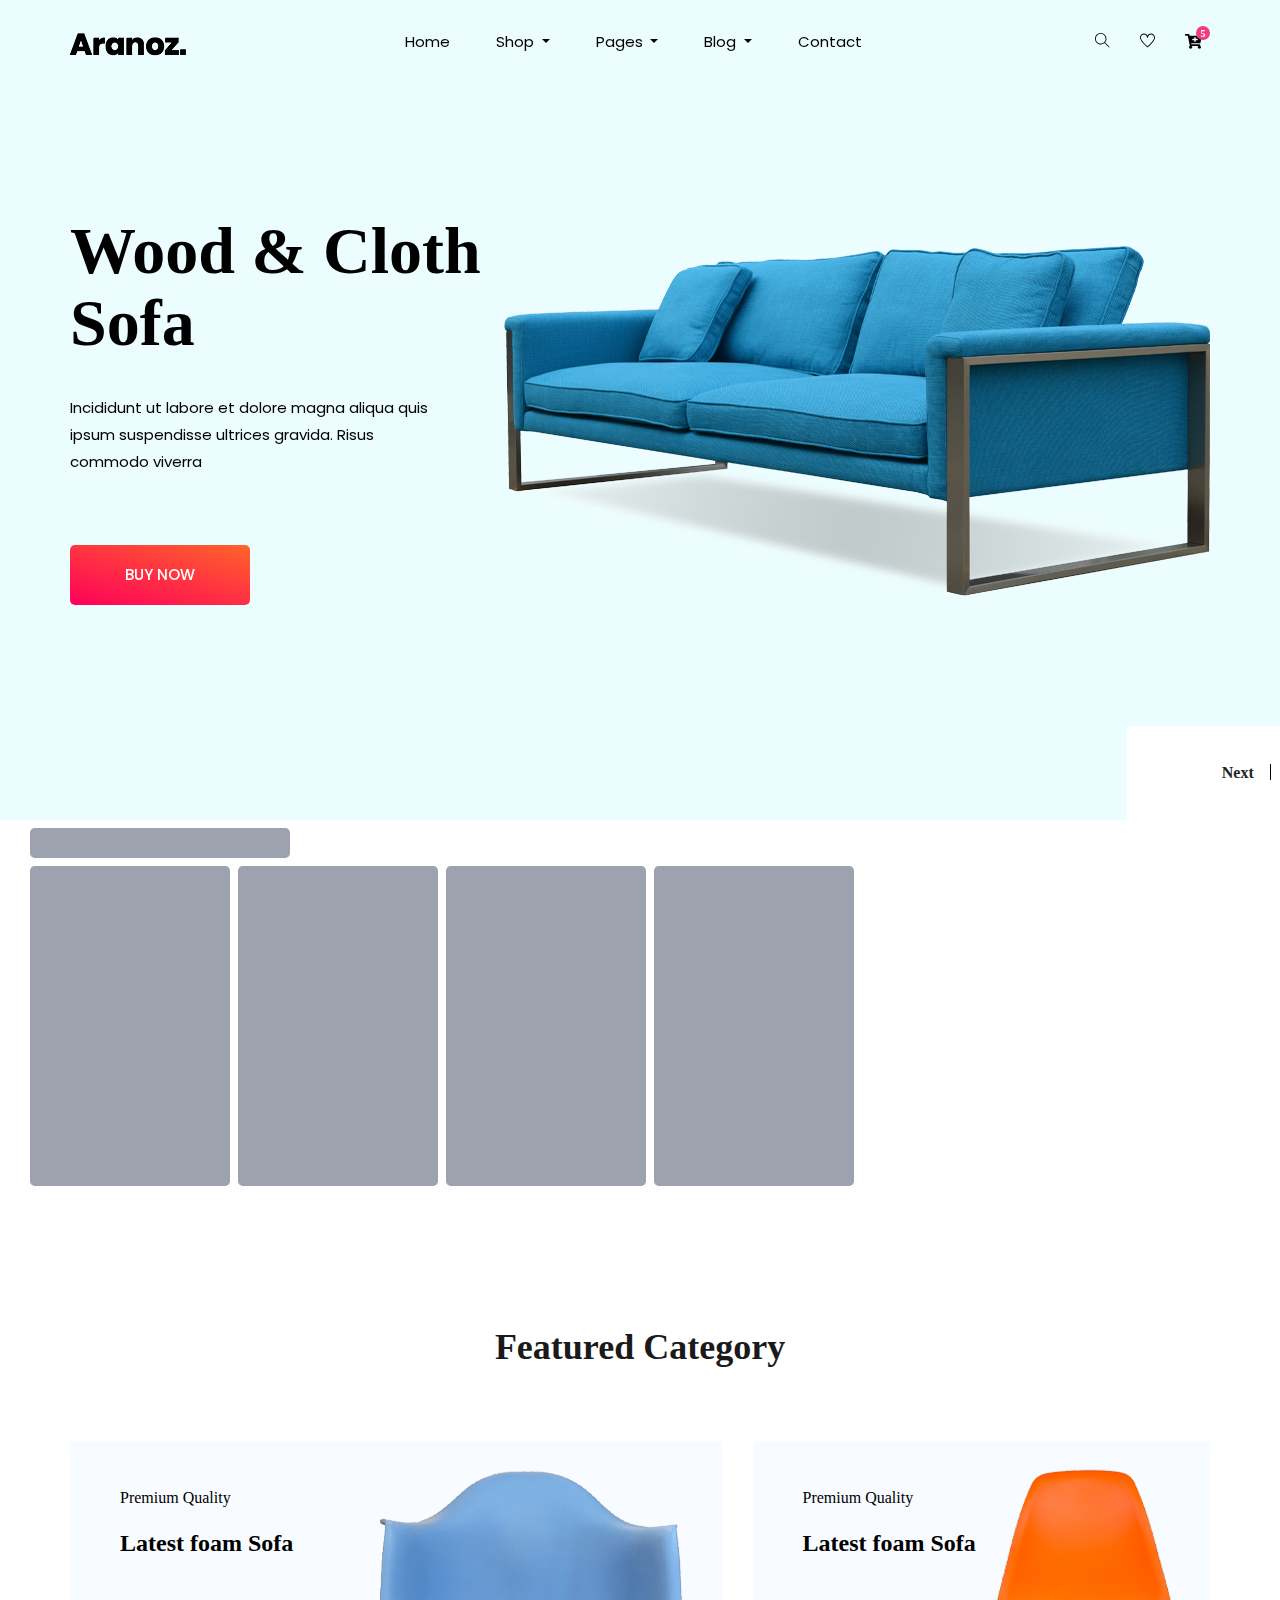
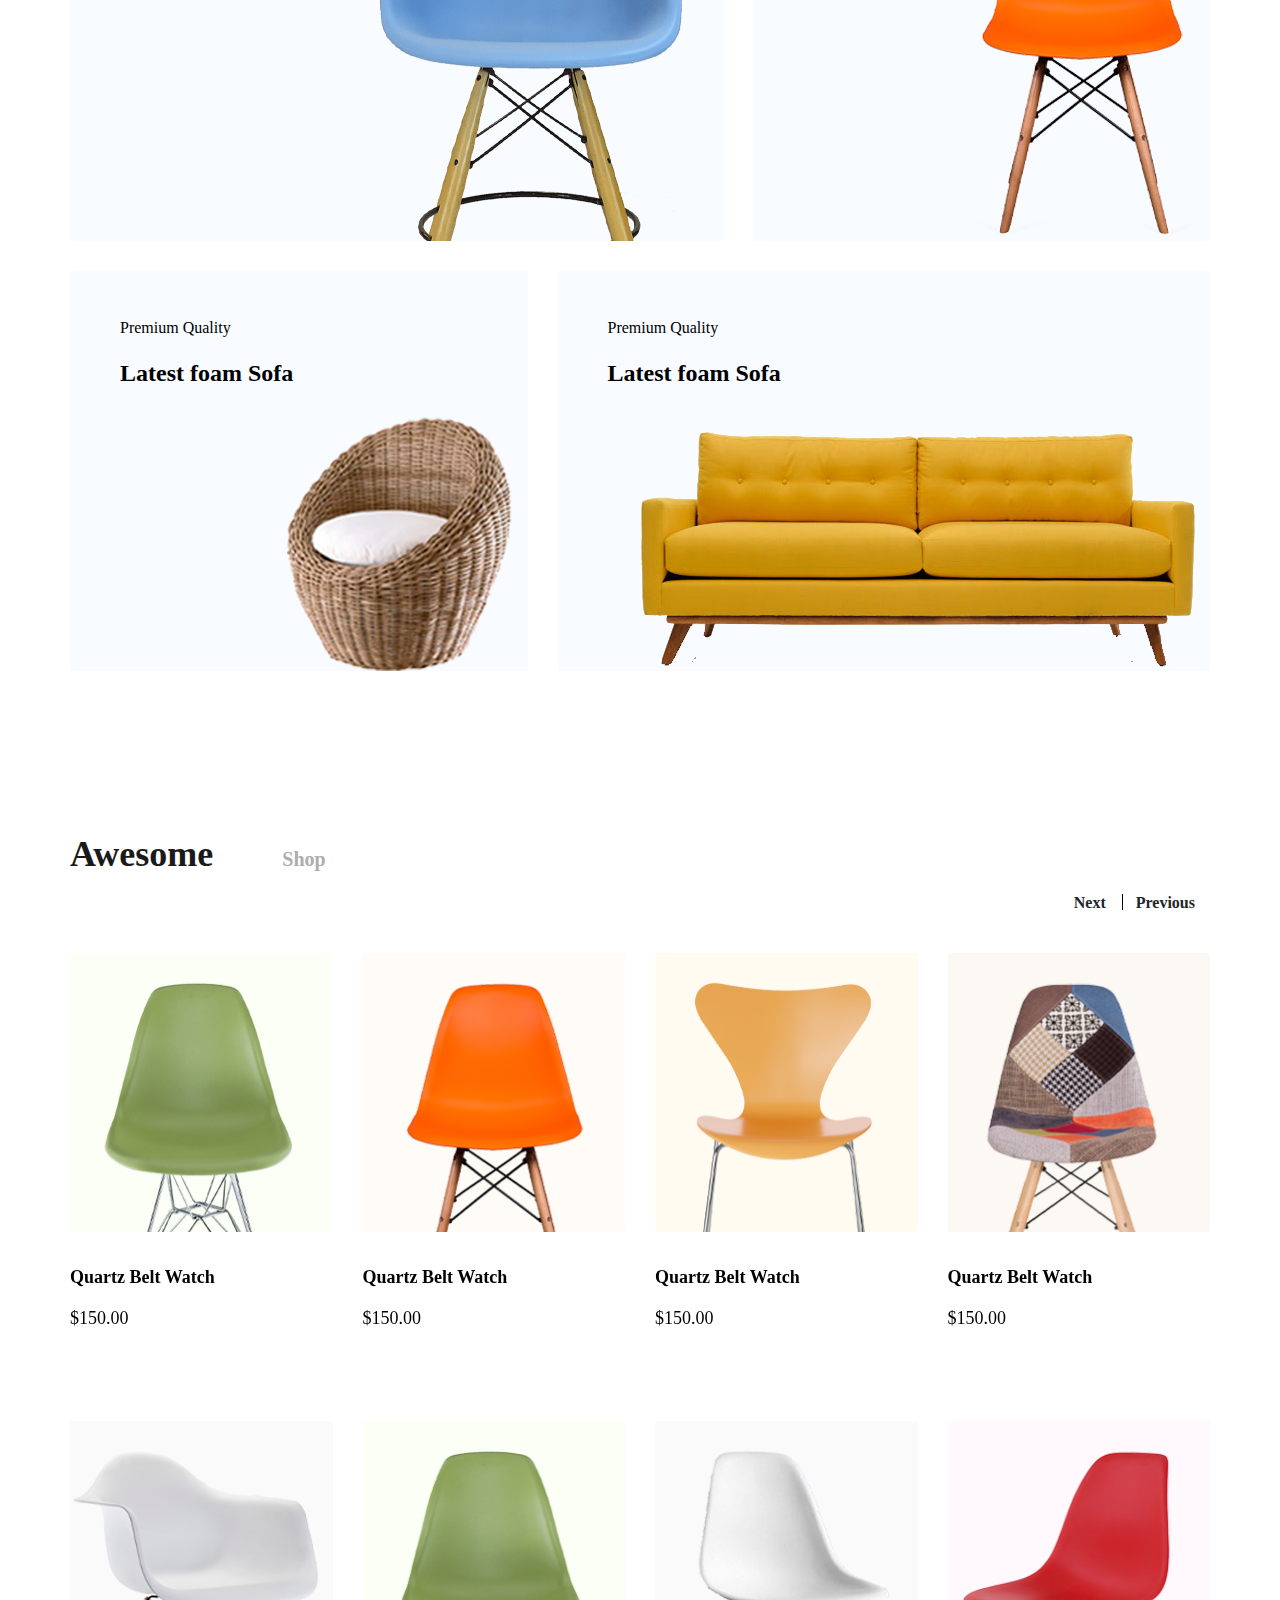
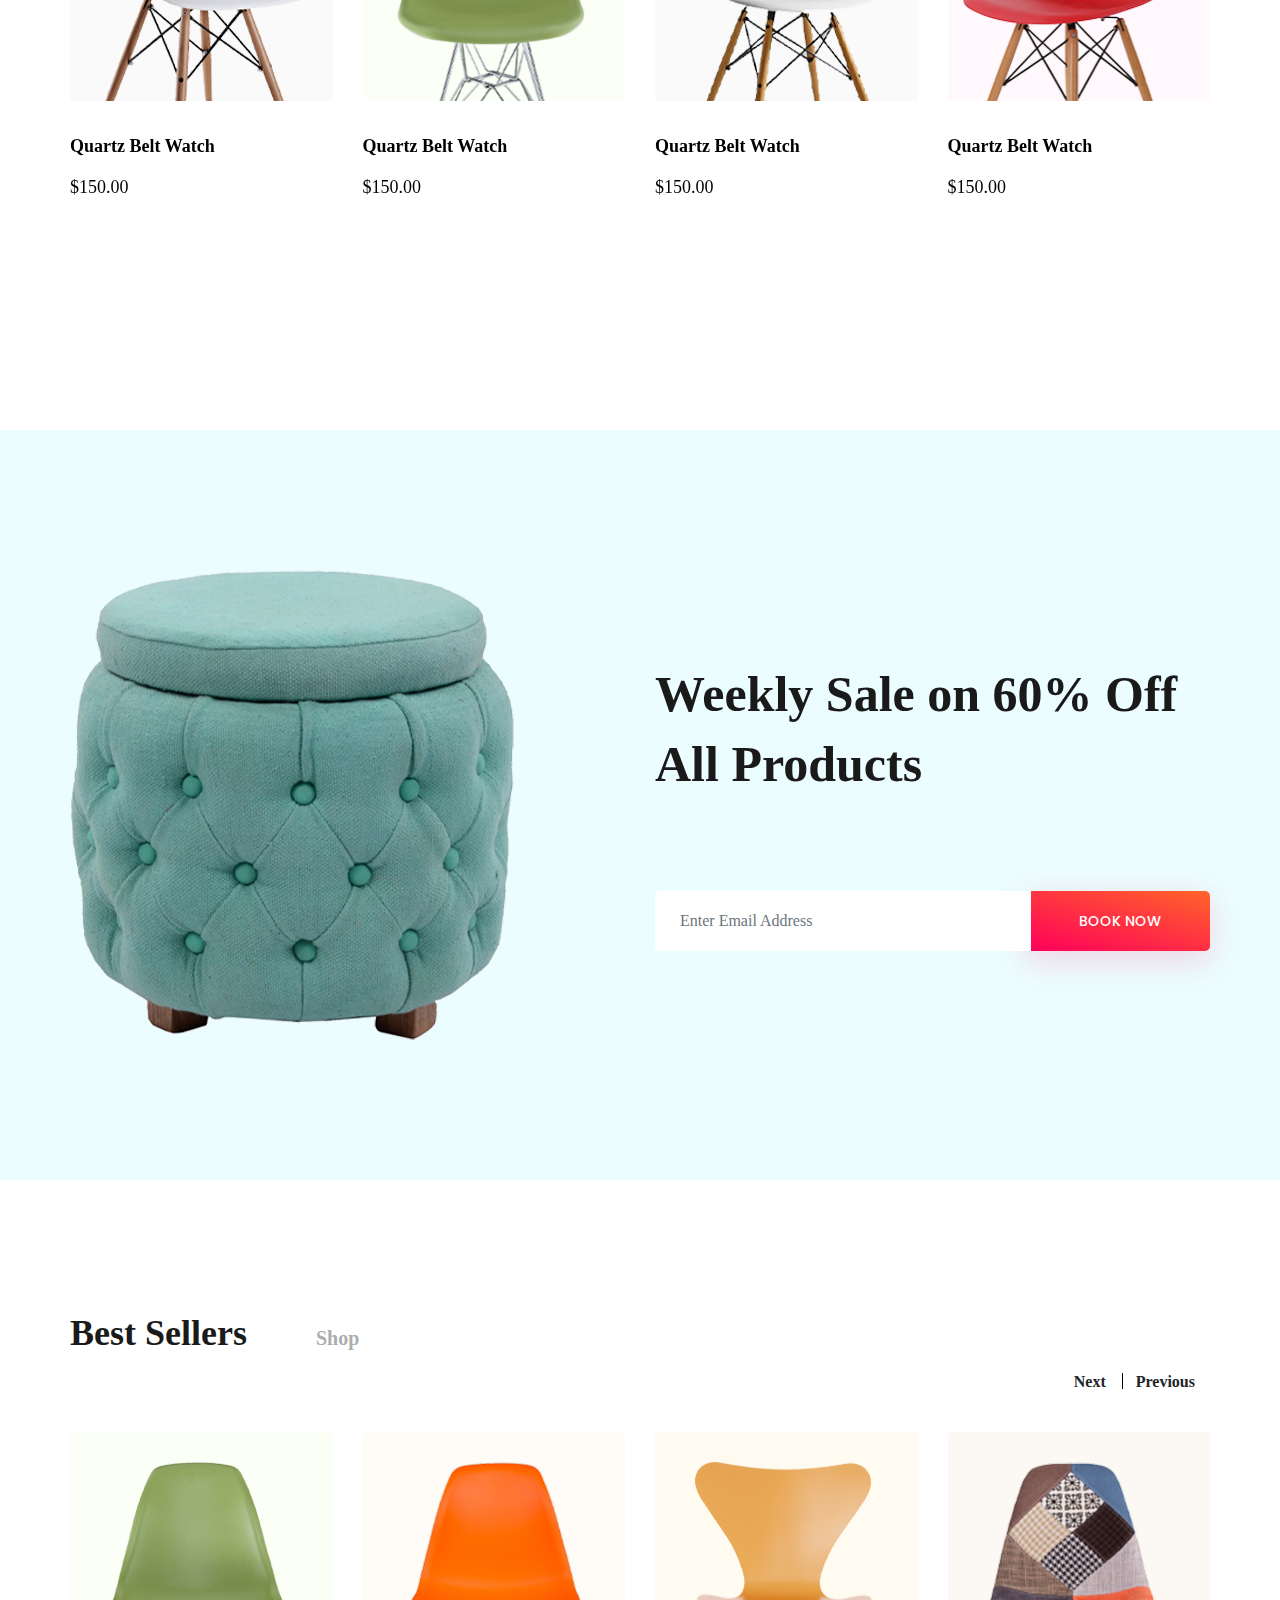
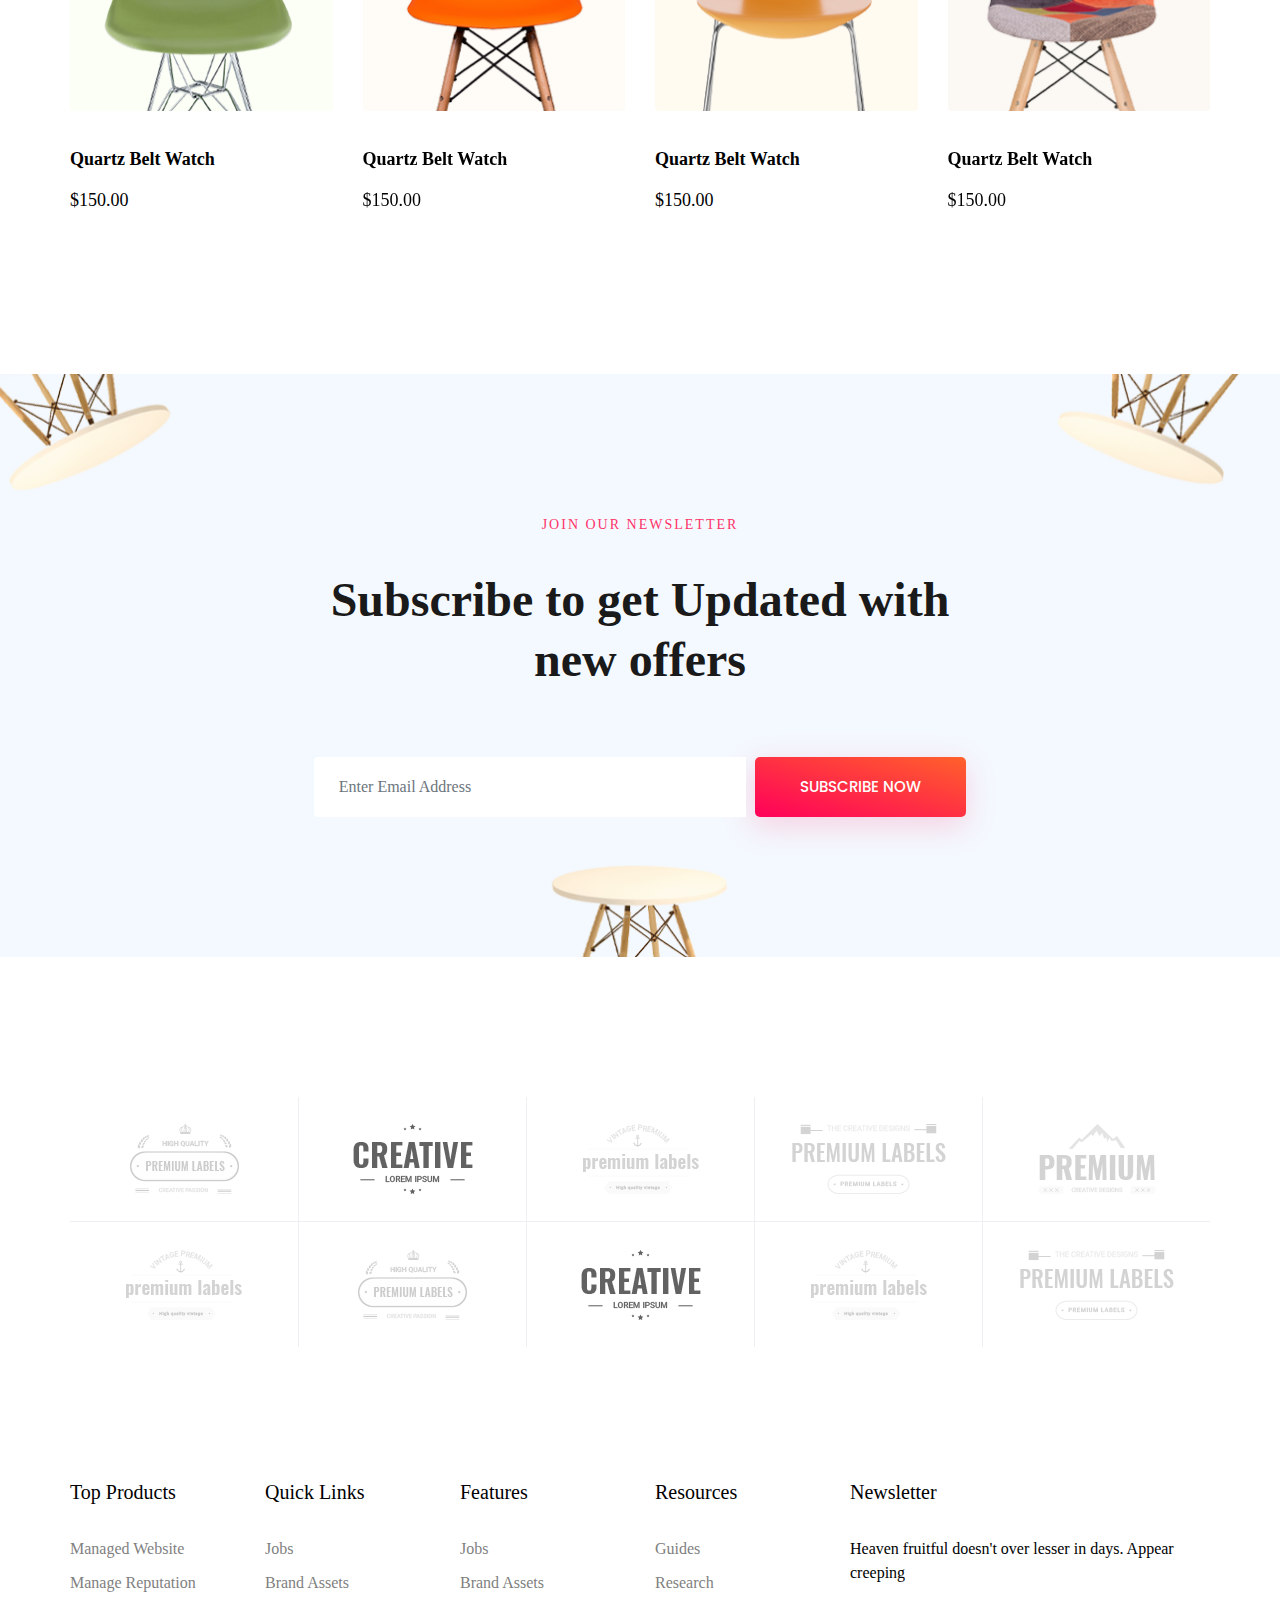
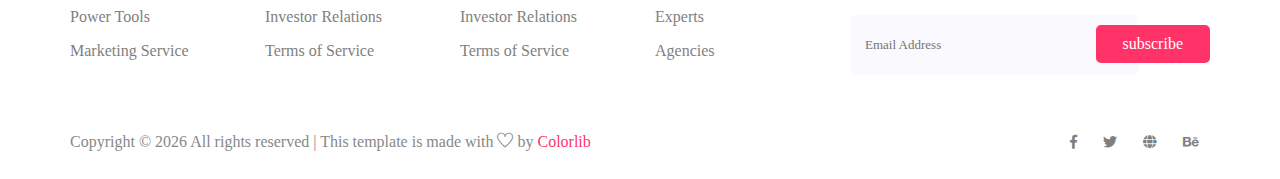
==== commit a6ab7bb5: "margin issues fixed" ====
--- a/index.html
+++ b/index.html
@@ -53,7 +53,7 @@
                                     <div class="dropdown-menu" aria-labelledby="navbarDropdown_1">
                                         <a class="dropdown-item" href="category.html"> shop category</a>
                                         <a class="dropdown-item" href="single-product.html">product details</a>
-                                        
+
                                     </div>
                                 </li>
                                 <li class="nav-item dropdown">
@@ -80,7 +80,7 @@
                                         <a class="dropdown-item" href="single-blog.html">Single blog</a>
                                     </div>
                                 </li>
-                                
+
                                 <li class="nav-item">
                                     <a class="nav-link" href="contact.html">Contact</a>
                                 </li>
@@ -99,7 +99,7 @@
     
                                     </div>
                                 </div> -->
-                                
+
                             </div>
                         </div>
                     </nav>
@@ -122,7 +122,7 @@
     <section class="banner_part">
         <div class="container">
             <div class="row align-items-center">
-                
+
                 <div class="col-lg-12">
                     <div class="banner_slider owl-carousel">
                         <div class="single_banner_slider">
@@ -142,7 +142,8 @@
                                     <img src="img/banner_img.png" alt="">
                                 </div>
                             </div>
-                        </div><div class="single_banner_slider">
+                        </div>
+                        <div class="single_banner_slider">
                             <div class="row">
                                 <div class="col-lg-5 col-md-8">
                                     <div class="banner_text">
@@ -159,7 +160,8 @@
                                     <img src="img/banner_img.png" alt="">
                                 </div>
                             </div>
-                        </div><div class="single_banner_slider">
+                        </div>
+                        <div class="single_banner_slider">
                             <div class="row">
                                 <div class="col-lg-5 col-md-8">
                                     <div class="banner_text">
@@ -176,19 +178,20 @@
                                     <img src="img/banner_img.png" alt="">
                                 </div>
                             </div>
-                            
-                        </div>
-                  
-                    </div>
-                 
-                </div>
-                
+
+                        </div>
+
+                    </div>
+
+                </div>
+
             </div>
         </div>
     </section>
     <!-- banner part start-->
     <!-- feature_part start-->
-    <div id="raveo-horizontal-tiktok-feed" style="margin-left: 60px;margin-right: 30px;" data-prop-shop-id="tiktofyy.myshopify.com" data-prop-widget-id="3"></div>
+    <div id="raveo-horizontal-tiktok-feed" style="margin-left: 30px;margin-right: 30px;"
+        data-prop-shop-id="tiktofyy.myshopify.com" data-prop-widget-id="3"></div>
 
     <section class="feature_part padding_top">
         <div class="container">
@@ -647,7 +650,7 @@
                     </div>
                 </div>
             </div>
-            
+
         </div>
         <div class="copyright_part">
             <div class="container">
@@ -655,8 +658,12 @@
                     <div class="col-lg-8">
                         <div class="copyright_text">
                             <P><!-- Link back to Colorlib can't be removed. Template is licensed under CC BY 3.0. -->
-Copyright &copy;<script>document.write(new Date().getFullYear());</script> All rights reserved | This template is made with <i class="ti-heart" aria-hidden="true"></i> by <a href="https://colorlib.com" target="_blank">Colorlib</a>
-<!-- Link back to Colorlib can't be removed. Template is licensed under CC BY 3.0. --></P>
+                                Copyright &copy;
+                                <script>document.write(new Date().getFullYear());</script> All rights reserved | This
+                                template is made with <i class="ti-heart" aria-hidden="true"></i> by <a
+                                    href="https://colorlib.com" target="_blank">Colorlib</a>
+                                <!-- Link back to Colorlib can't be removed. Template is licensed under CC BY 3.0. -->
+                            </P>
                         </div>
                     </div>
                     <div class="col-lg-4">
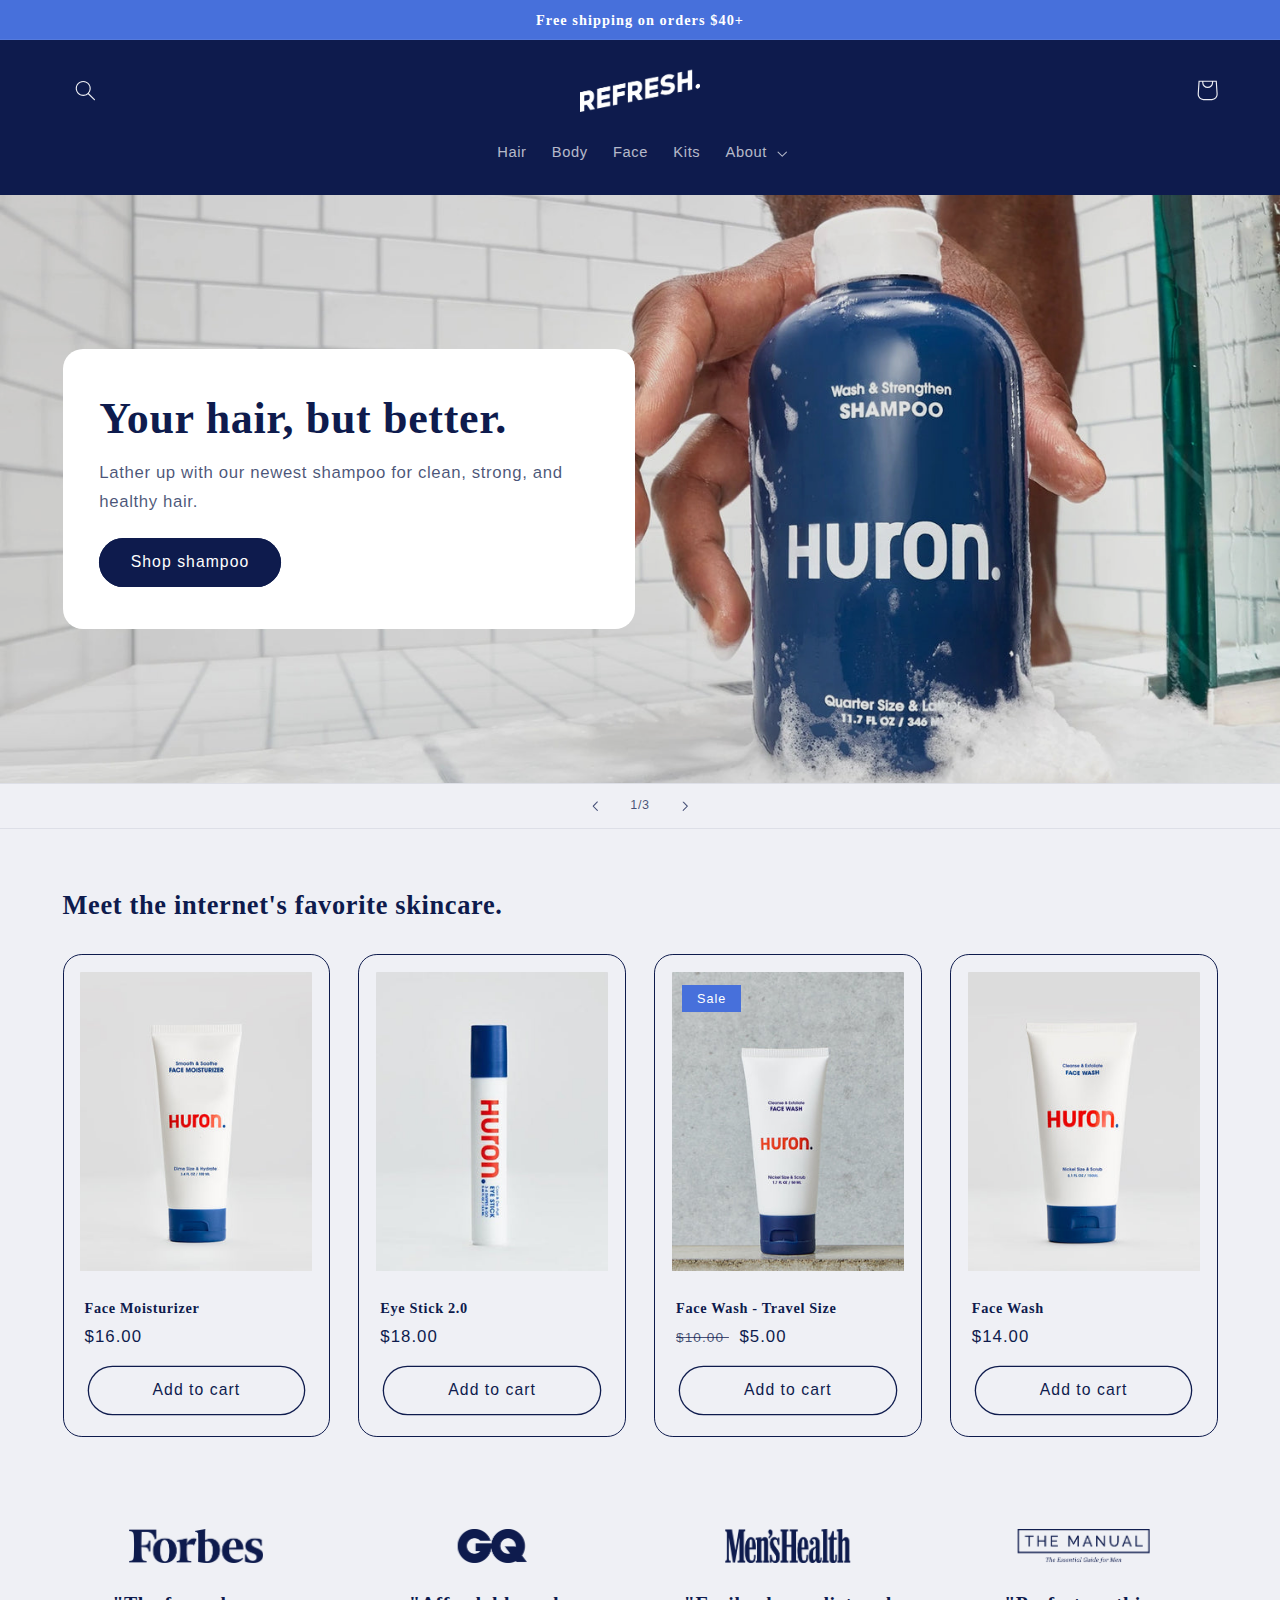
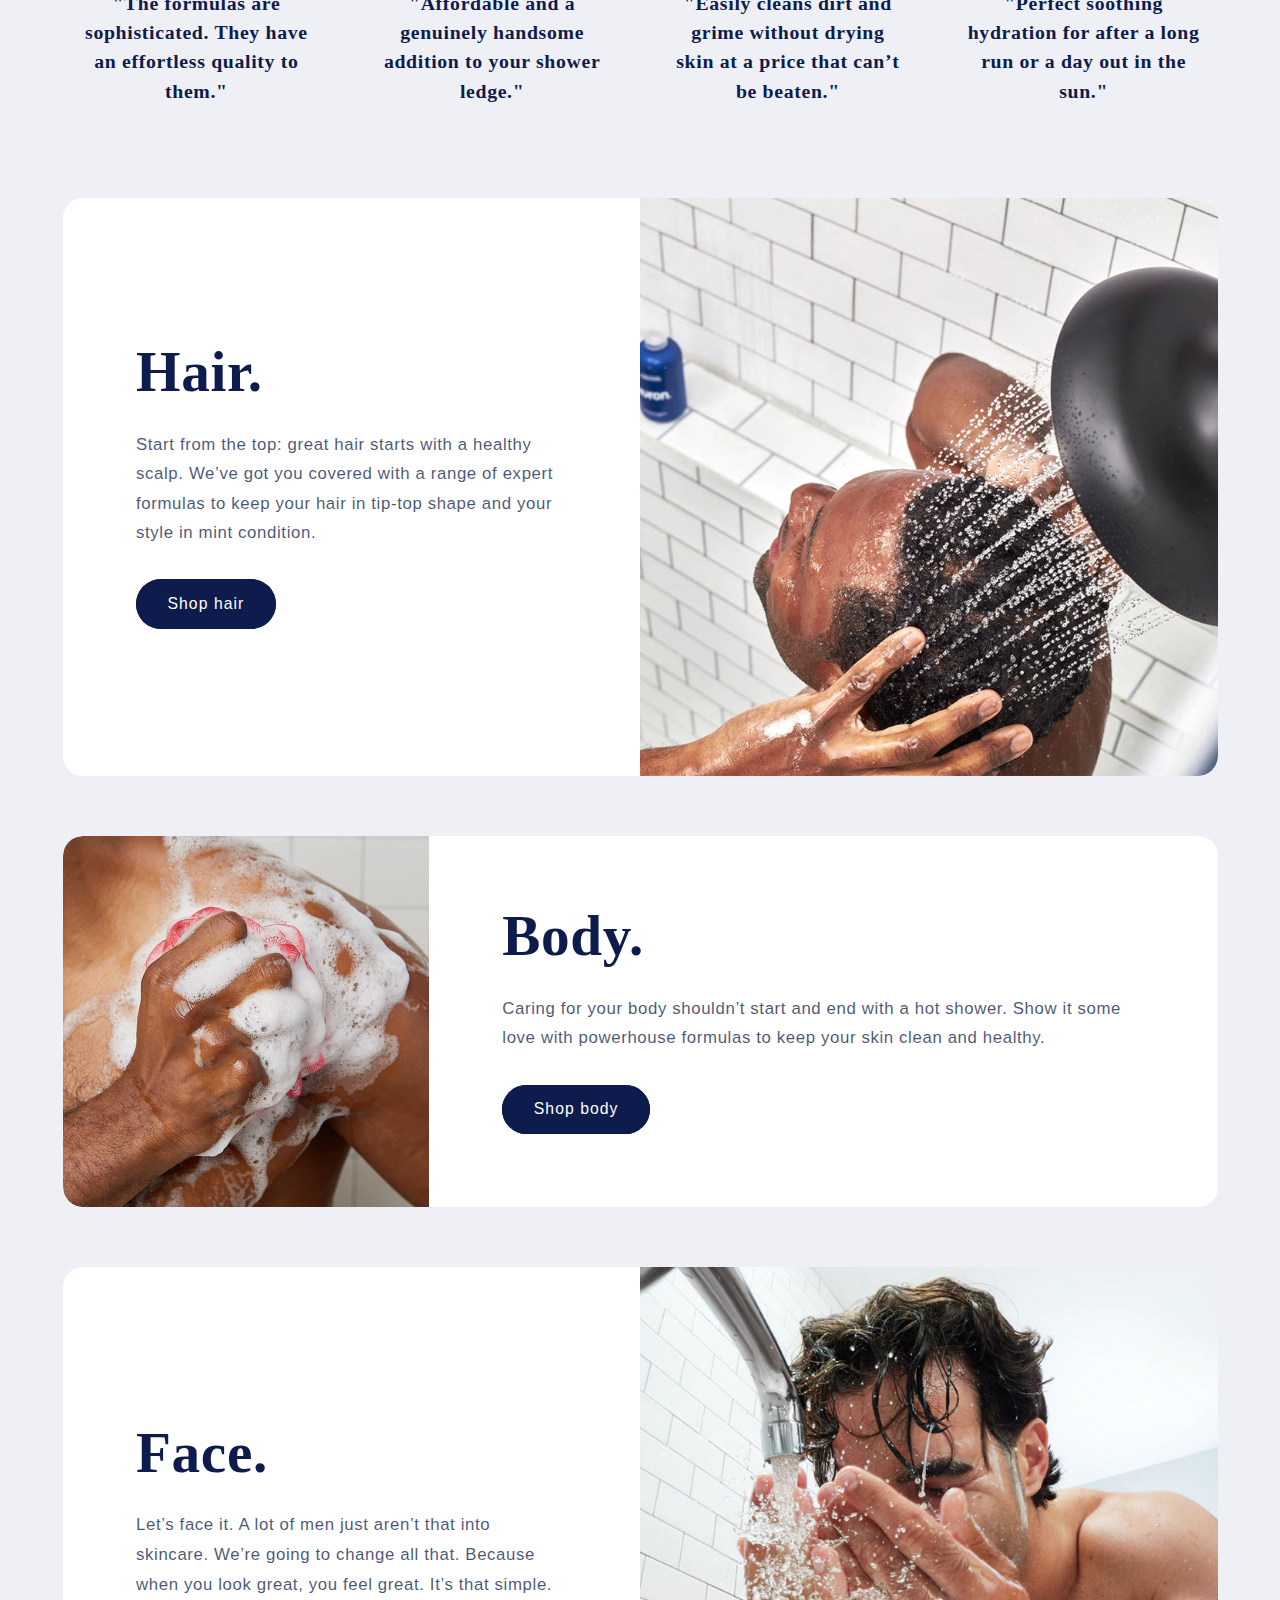
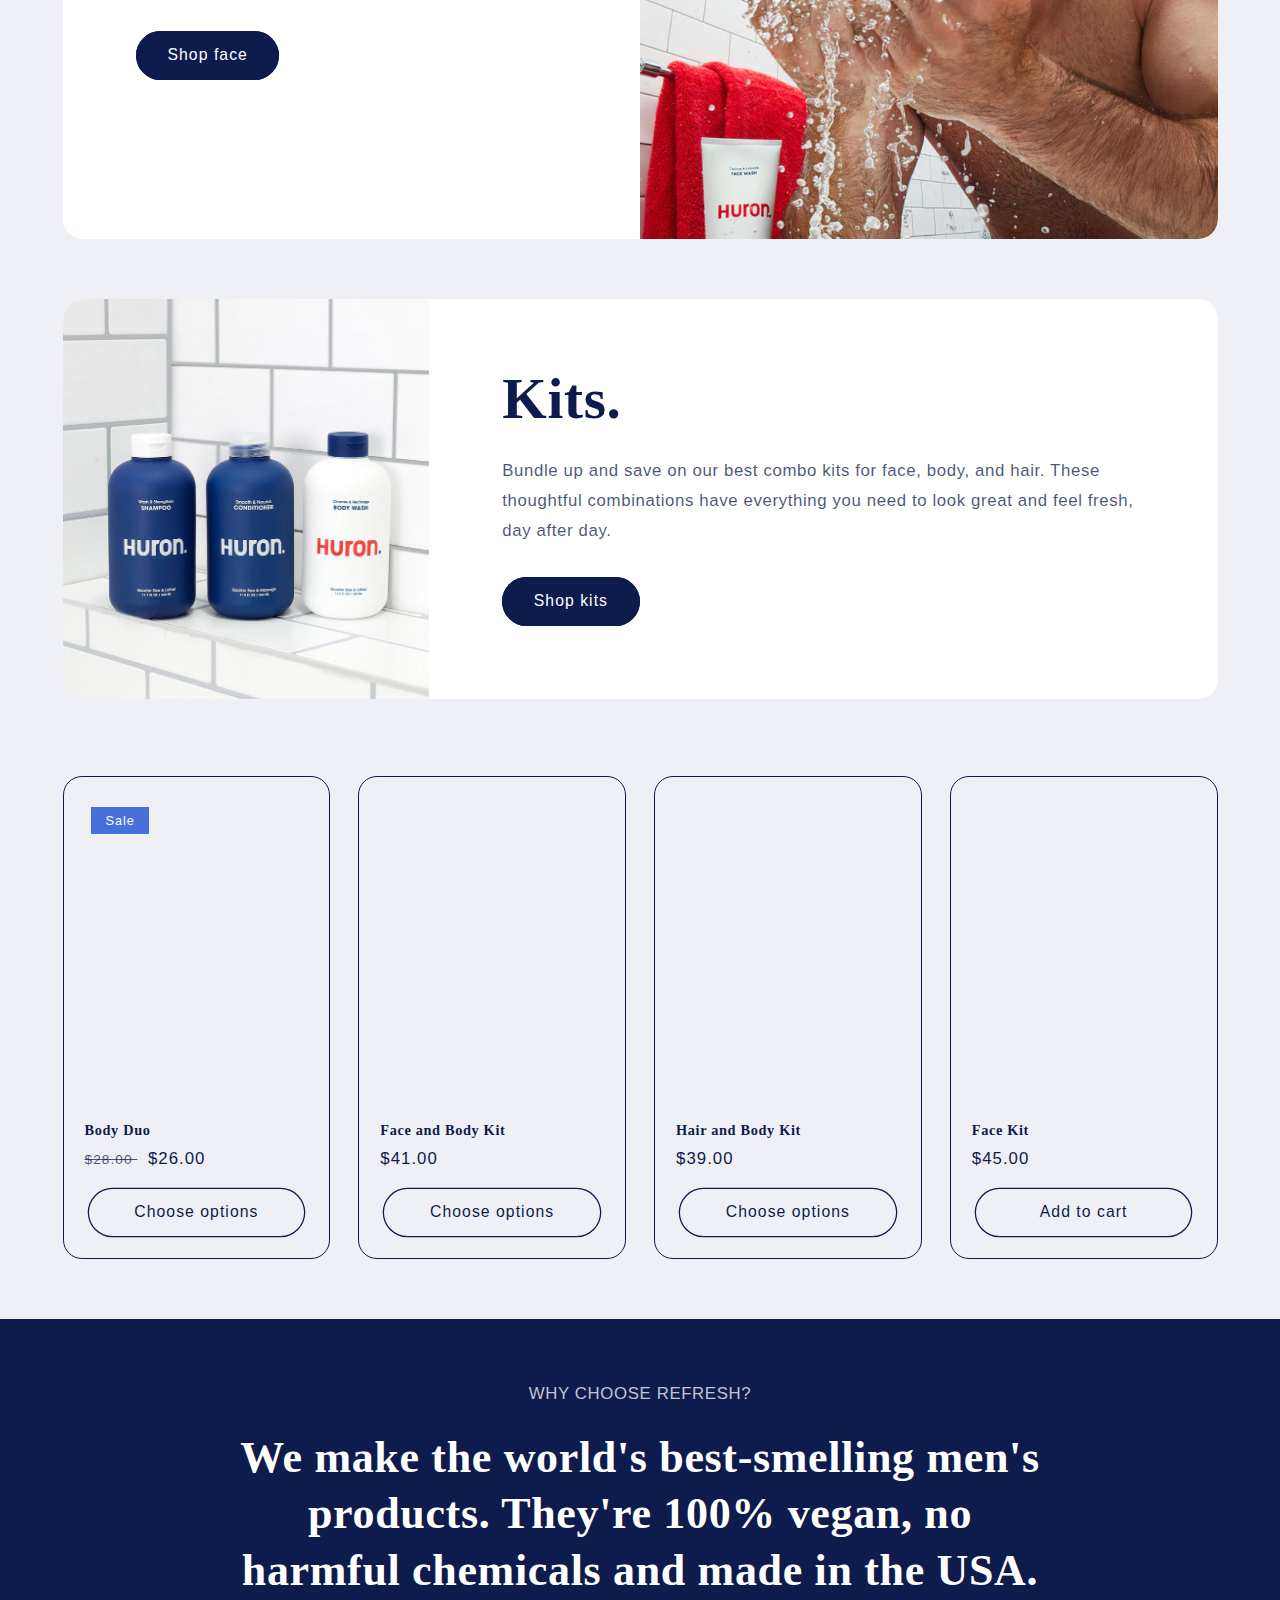
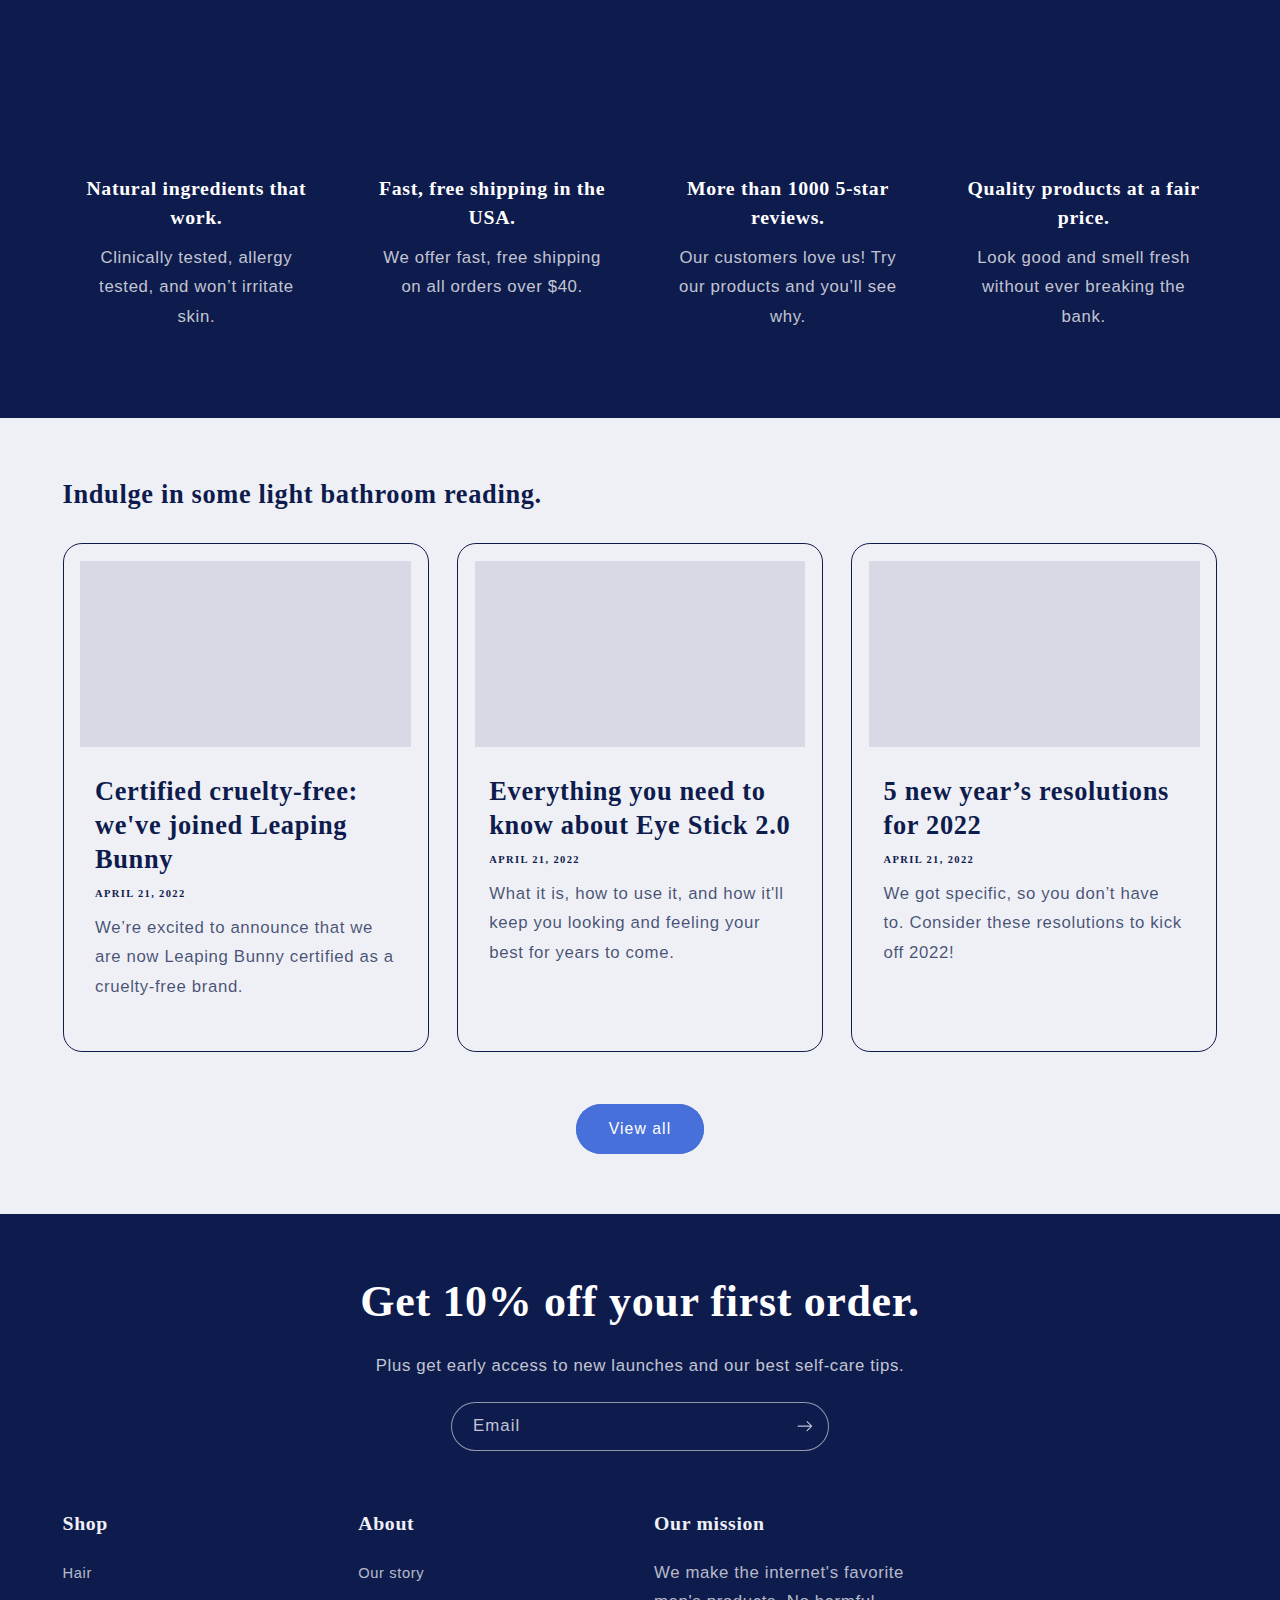
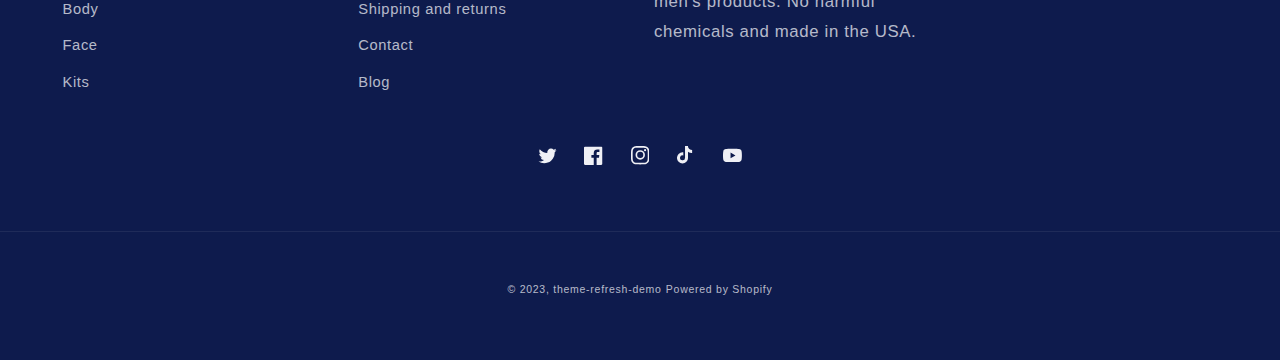
==== commit 8afef1d5: "new demo store" ====
--- a/index.html
+++ b/index.html
@@ -1,713 +1,2484 @@
-<!doctype html>
-<html lang="zxx">
-
-<head>
-    <!-- Required meta tags -->
+<!DOCTYPE html><html class="js" lang="en"><head>
     <meta charset="utf-8">
-    <meta name="viewport" content="width=device-width, initial-scale=1, shrink-to-fit=no">
-    <title>aranoz</title>
-    <link rel="icon" href="img/favicon.png">
-    <!-- Bootstrap CSS -->
-    <link rel="stylesheet" href="css/bootstrap.min.css">
-    <!-- animate CSS -->
-    <link rel="stylesheet" href="css/animate.css">
-    <!-- owl carousel CSS -->
-    <link rel="stylesheet" href="css/owl.carousel.min.css">
-    <!-- font awesome CSS -->
-    <link rel="stylesheet" href="css/all.css">
-    <!-- flaticon CSS -->
-    <link rel="stylesheet" href="css/flaticon.css">
-    <link rel="stylesheet" href="css/themify-icons.css">
-    <!-- font awesome CSS -->
-    <link rel="stylesheet" href="css/magnific-popup.css">
-    <!-- swiper CSS -->
-    <link rel="stylesheet" href="css/slick.css">
-    <!-- style CSS -->
-    <link rel="stylesheet" href="css/style.css">
-</head>
-
-<body>
-    <!--::header part start::-->
-    <header class="main_menu home_menu">
-        <div class="container">
-            <div class="row align-items-center">
-                <div class="col-lg-12">
-                    <nav class="navbar navbar-expand-lg navbar-light">
-                        <a class="navbar-brand" href="index.html"> <img src="img/logo.png" alt="logo"> </a>
-                        <button class="navbar-toggler" type="button" data-toggle="collapse"
-                            data-target="#navbarSupportedContent" aria-controls="navbarSupportedContent"
-                            aria-expanded="false" aria-label="Toggle navigation">
-                            <span class="menu_icon"><i class="fas fa-bars"></i></span>
-                        </button>
-
-                        <div class="collapse navbar-collapse main-menu-item" id="navbarSupportedContent">
-                            <ul class="navbar-nav">
-                                <li class="nav-item">
-                                    <a class="nav-link" href="index.html">Home</a>
-                                </li>
-                                <li class="nav-item dropdown">
-                                    <a class="nav-link dropdown-toggle" href="blog.html" id="navbarDropdown_1"
-                                        role="button" data-toggle="dropdown" aria-haspopup="true" aria-expanded="false">
-                                        Shop
-                                    </a>
-                                    <div class="dropdown-menu" aria-labelledby="navbarDropdown_1">
-                                        <a class="dropdown-item" href="category.html"> shop category</a>
-                                        <a class="dropdown-item" href="single-product.html">product details</a>
-
-                                    </div>
-                                </li>
-                                <li class="nav-item dropdown">
-                                    <a class="nav-link dropdown-toggle" href="blog.html" id="navbarDropdown_3"
-                                        role="button" data-toggle="dropdown" aria-haspopup="true" aria-expanded="false">
-                                        pages
-                                    </a>
-                                    <div class="dropdown-menu" aria-labelledby="navbarDropdown_2">
-                                        <a class="dropdown-item" href="login.html"> login</a>
-                                        <a class="dropdown-item" href="tracking.html">tracking</a>
-                                        <a class="dropdown-item" href="checkout.html">product checkout</a>
-                                        <a class="dropdown-item" href="cart.html">shopping cart</a>
-                                        <a class="dropdown-item" href="confirmation.html">confirmation</a>
-                                        <a class="dropdown-item" href="elements.html">elements</a>
-                                    </div>
-                                </li>
-                                <li class="nav-item dropdown">
-                                    <a class="nav-link dropdown-toggle" href="blog.html" id="navbarDropdown_2"
-                                        role="button" data-toggle="dropdown" aria-haspopup="true" aria-expanded="false">
-                                        blog
-                                    </a>
-                                    <div class="dropdown-menu" aria-labelledby="navbarDropdown_2">
-                                        <a class="dropdown-item" href="blog.html"> blog</a>
-                                        <a class="dropdown-item" href="single-blog.html">Single blog</a>
-                                    </div>
-                                </li>
-
-                                <li class="nav-item">
-                                    <a class="nav-link" href="contact.html">Contact</a>
-                                </li>
-                            </ul>
-                        </div>
-                        <div class="hearer_icon d-flex">
-                            <a id="search_1" href="javascript:void(0)"><i class="ti-search"></i></a>
-                            <a href=""><i class="ti-heart"></i></a>
-                            <div class="dropdown cart">
-                                <a class="dropdown-toggle" href="#" id="navbarDropdown3" role="button"
-                                    data-toggle="dropdown" aria-haspopup="true" aria-expanded="false">
-                                    <i class="fas fa-cart-plus"></i>
-                                </a>
-                                <!-- <div class="dropdown-menu" aria-labelledby="navbarDropdown">
-                                    <div class="single_product">
+    <meta http-equiv="X-UA-Compatible" content="IE=edge">
+    <meta name="viewport" content="width=device-width,initial-scale=1">
+    <meta name="theme-color" content>
+    <link rel="canonical" href="https://theme-refresh-demo.myshopify.com/">
+    <link rel="preconnect" href="https://cdn.shopify.com" crossorigin><link rel="preconnect" href="https://fonts.shopifycdn.com" crossorigin><title>
+      theme-refresh-demo
+</title>
+
     
-                                    </div>
-                                </div> -->
-
+
+    
+
+<meta property="og:site_name" content="theme-refresh-demo">
+<meta property="og:url" content="https://theme-refresh-demo.myshopify.com/">
+<meta property="og:title" content="theme-refresh-demo">
+<meta property="og:type" content="website">
+<meta property="og:description" content="theme-refresh-demo"><meta name="twitter:site" content="@shopify"><meta name="twitter:card" content="summary_large_image">
+<meta name="twitter:title" content="theme-refresh-demo">
+<meta name="twitter:description" content="theme-refresh-demo">
+
+
+    <script type="text/javascript" async src="js/trekkie.storefront.0971b636a86a20ffd496149381a68cd43c35df09.min.js"></script><script type="text/javascript" async src="js/trekkie.storefront.0971b636a86a20ffd496149381a68cd43c35df09.min.js"></script><script src="js/global.js" defer="defer"></script>
+    <script>window.performance && window.performance.mark && window.performance.mark('shopify.content_for_header.start');</script><meta id="shopify-digital-wallet" name="shopify-digital-wallet" content="/63948128508/digital_wallets/dialog">
+<meta name="shopify-checkout-api-token" content="e61102500290c69ca5f711921b973443">
+<meta id="in-context-paypal-metadata" data-shop-id="63948128508" data-venmo-supported="true" data-environment="production" data-locale="en_US" data-paypal-v4="true" data-currency="USD">
+<script>
+  (function() {
+    var scripts = ["https://cdn.shopify.com/shopifycloud/checkout-web/assets/runtime.latest.en.8645d252f07ec25fdbc6.js", "https://cdn.shopify.com/shopifycloud/checkout-web/assets/checkout-web-packages~Information~NoAddressLocation~Payment~PostPurchase~Review~Shipping~ShopPay~Sho~cf13f96e.latest.en.04837ae4ff5a8e949953.js", "https://cdn.shopify.com/shopifycloud/checkout-web/assets/Information~Payment~ShopPay.latest.en.84ff9c0024faf7f72c14.js", "https://cdn.shopify.com/shopifycloud/checkout-web/assets/Information.latest.en.900911b3d82c82309ebf.js", "https://cdn.shopify.com/shopifycloud/checkout-web/assets/checkout-web-ui~app.latest.en.86cd9328cdcd6cd3a58f.js", "https://cdn.shopify.com/shopifycloud/checkout-web/assets/vendors~app.latest.en.b4546f9bffad10b3673b.js", "https://cdn.shopify.com/shopifycloud/checkout-web/assets/checkout-web-packages~app.latest.en.f5154093d2604596d084.js", "https://cdn.shopify.com/shopifycloud/checkout-web/assets/app.latest.en.931851b1b02f1bcae42a.js"];
+    var styles = ["https://cdn.shopify.com/shopifycloud/checkout-web/assets/checkout-web-ui~app.latest.en.9f2a5e9ec696775e2217.css", "https://cdn.shopify.com/shopifycloud/checkout-web/assets/vendors~app.latest.en.e788719f193b49c039a3.css", "https://cdn.shopify.com/shopifycloud/checkout-web/assets/app.latest.en.6b4c79ead7042980b29d.css", "https://cdn.shopify.com/shopifycloud/checkout-web/assets/Information~Payment~ShopPay.latest.en.da9f06164a980bf8e7ea.css", "https://cdn.shopify.com/shopifycloud/checkout-web/assets/Information.latest.en.9a0274ab07be120c1902.css"];
+
+    function prefetch(url, as, callback) {
+      var link = document.createElement('link');
+      if (link.relList.supports('prefetch')) {
+        link.rel = 'prefetch';
+        link.fetchPriority = 'low';
+        link.as = as;
+        link.href = url;
+        link.onload = link.onerror = callback;
+        document.head.appendChild(link);
+      } else {
+        var xhr = new XMLHttpRequest();
+        xhr.open('GET', url, true);
+        xhr.onloadend = callback;
+        xhr.send();
+      }
+    }
+
+    function prefetchAssets() {
+      var resources = [].concat(
+        scripts.map(function(url) { return [url, 'script']; }),
+        styles.map(function(url) { return [url, 'style']; })
+      );
+      var index = 0;
+      (function next() {
+        var res = resources[index++];
+        if (res) prefetch(res[0], res[1], next);
+      })();
+    }
+
+    addEventListener('load', prefetchAssets);
+   })();
+</script>
+<script id="shopify-features" type="application/json">{"accessToken":"e61102500290c69ca5f711921b973443","betas":["rich-media-storefront-analytics"],"domain":"theme-refresh-demo.myshopify.com","predictiveSearch":true,"shopId":63948128508,"smart_payment_buttons_url":"https:\/\/cdn.shopify.com\/shopifycloud\/payment-sheet\/assets\/latest\/spb.en.js?v=2","dynamic_checkout_cart_url":"https:\/\/cdn.shopify.com\/shopifycloud\/payment-sheet\/assets\/latest\/dynamic-checkout-cart.en.js?v=2","locale":"en","optimusEnabled":false}</script>
+<script>var Shopify = Shopify || {};
+Shopify.shop = "theme-refresh-demo.myshopify.com";
+Shopify.locale = "en";
+Shopify.currency = {"active":"USD","rate":"1.0"};
+Shopify.country = "US";
+Shopify.theme = {"name":"refresh\/refresh-demo-store","id":132932272380,"theme_store_id":null,"role":"main"};
+Shopify.theme.handle = "null";
+Shopify.theme.style = {"id":null,"handle":null};
+Shopify.cdnHost = "cdn.shopify.com";
+Shopify.routes = Shopify.routes || {};
+Shopify.routes.root = "/";</script>
+<script type="module">!function(o){(o.Shopify=o.Shopify||{}).modules=!0}(window);</script>
+<script>!function(o){function n(){var o=[];function n(){o.push(Array.prototype.slice.apply(arguments))}return n.q=o,n}var t=o.Shopify=o.Shopify||{};t.loadFeatures=n(),t.autoloadFeatures=n()}(window);</script>
+<script id="__st">var __st={"a":63948128508,"offset":7200,"reqid":"f9043aec-e63f-4ab9-bf56-3374e45cb626","pageurl":"theme-refresh-demo.myshopify.com\/","u":"898131221d4b","p":"home"};</script>
+<script>window.ShopifyPaypalV4VisibilityTracking = true;</script>
+<script>!function(o){o.addEventListener("DOMContentLoaded",function(){window.Shopify=window.Shopify||{},window.Shopify.recaptchaV3=window.Shopify.recaptchaV3||{siteKey:"6LcCR2cUAAAAANS1Gpq_mDIJ2pQuJphsSQaUEuc9"};var t=['form[action*="/contact"] input[name="form_type"][value="contact"]','form[action*="/comments"] input[name="form_type"][value="new_comment"]','form[action*="/account"] input[name="form_type"][value="customer_login"]','form[action*="/account"] input[name="form_type"][value="recover_customer_password"]','form[action*="/account"] input[name="form_type"][value="create_customer"]','form[action*="/contact"] input[name="form_type"][value="customer"]'].join(",");function n(e){e=e.target;null==e||null!=(e=function e(t,n){if(null==t.parentElement)return null;if("FORM"!=t.parentElement.tagName)return e(t.parentElement,n);for(var o=t.parentElement.action,r=0;r<n.length;r++)if(-1!==o.indexOf(n[r]))return t.parentElement;return null}(e,["/contact","/comments","/account"]))&&null!=e.querySelector(t)&&((e=o.createElement("script")).setAttribute("src","https://cdn.shopify.com/shopifycloud/storefront-recaptcha-v3/v0.6/index.js"),o.body.appendChild(e),o.removeEventListener("focus",n,!0),o.removeEventListener("change",n,!0),o.removeEventListener("click",n,!0))}o.addEventListener("click",n,!0),o.addEventListener("change",n,!0),o.addEventListener("focus",n,!0)})}(document);</script>
+<script data-source-attribution="shopify.loadfeatures" defer="defer" src="js/load_feature-3f13ad638dda6342084642726e80965205d5b82d761805d0f0b2850313bc1fdf.js" crossorigin="anonymous"></script>
+<script data-source-attribution="shopify.dynamic-checkout" defer="defer" src="js/features-87e8399988880142f2c62771b9d8f2ff6c290b3ff745dd426eb0dfe0db9d1dae.js" crossorigin="anonymous"></script>
+<script id="sections-script" data-sections="header,footer" defer="defer" src="//cdn.shopify.com/s/files/1/0639/4812/8508/t/25/compiled_assets/scripts.js?1782"></script>
+
+<style id="shopify-dynamic-checkout-cart">@media screen and (min-width: 750px) {
+  #dynamic-checkout-cart {
+    min-height: 50px;
+  }
+}
+
+@media screen and (max-width: 750px) {
+  #dynamic-checkout-cart {
+    min-height: 120px;
+  }
+}
+</style><script>window.performance && window.performance.mark && window.performance.mark('shopify.content_for_header.end');</script>
+
+
+    <style data-shopify>
+      @font-face {
+  font-family: Questrial;
+  font-weight: 400;
+  font-style: normal;
+  font-display: swap;
+  src: url("https://fonts.shopifycdn.com/questrial/questrial_n4.0ba6d2b6094954bab23732c75d3ecb4c47a5869c.woff2?h1=dGhlbWUtcmVmcmVzaC1kZW1vLmFjY291bnQubXlzaG9waWZ5LmNvbQ&hmac=18f65bc230f30d25d5805f1db65ccea6669663ad113c17aa7a0f674c99f535d7") format("woff2"),
+       url("https://fonts.shopifycdn.com/questrial/questrial_n4.5abce10d8846bb9326c9741eaffed9667c847692.woff?h1=dGhlbWUtcmVmcmVzaC1kZW1vLmFjY291bnQubXlzaG9waWZ5LmNvbQ&hmac=697b2a64173d7e209089d7b6065c061bb69bd7054e847eb299dbdaa8f6cc5798") format("woff");
+}
+
+      
+      
+      
+      @font-face {
+  font-family: Archivo;
+  font-weight: 700;
+  font-style: normal;
+  font-display: swap;
+  src: url("https://fonts.shopifycdn.com/archivo/archivo_n7.6f363ab30b12ea00d5e6243ed0e977a11393a3ad.woff2?h1=dGhlbWUtcmVmcmVzaC1kZW1vLmFjY291bnQubXlzaG9waWZ5LmNvbQ&hmac=4874a58501529b47ffe6375b61ae8fd7d3818267a576767449f083089778069a") format("woff2"),
+       url("https://fonts.shopifycdn.com/archivo/archivo_n7.846b40a5735bbd149ad44b083a19c3e5d88d8fab.woff?h1=dGhlbWUtcmVmcmVzaC1kZW1vLmFjY291bnQubXlzaG9waWZ5LmNvbQ&hmac=ce4341b22f09ec33afc6d0693bbed32ef90921cc6fe5673251c3742ebad93012") format("woff");
+}
+
+
+      :root {
+        --font-body-family: Questrial, sans-serif;
+        --font-body-style: normal;
+        --font-body-weight: 400;
+        --font-body-weight-bold: 700;
+
+        --font-heading-family: Archivo, serif;
+        --font-heading-style: normal;
+        --font-heading-weight: 700;
+
+        --font-body-scale: 1.05;
+        --font-heading-scale: 1.0476190476190477;
+
+        --color-base-text: 14, 27, 77;
+        --color-shadow: 14, 27, 77;
+        --color-base-background-1: 239, 240, 245;
+        --color-base-background-2: 255, 255, 255;
+        --color-base-solid-button-labels: 255, 255, 255;
+        --color-base-outline-button-labels: 14, 27, 77;
+        --color-base-accent-1: 71, 112, 219;
+        --color-base-accent-2: 14, 27, 77;
+        --payment-terms-background-color: #eff0f5;
+
+        --gradient-base-background-1: #eff0f5;
+        --gradient-base-background-2: #FFFFFF;
+        --gradient-base-accent-1: #4770db;
+        --gradient-base-accent-2: #0e1b4d;
+
+        --media-padding: px;
+        --media-border-opacity: 0.1;
+        --media-border-width: 0px;
+        --media-radius: 20px;
+        --media-shadow-opacity: 0.0;
+        --media-shadow-horizontal-offset: 0px;
+        --media-shadow-vertical-offset: 4px;
+        --media-shadow-blur-radius: 5px;
+        --media-shadow-visible: 0;
+
+        --page-width: 120rem;
+        --page-width-margin: 0rem;
+
+        --card-image-padding: 1.6rem;
+        --card-corner-radius: 1.8rem;
+        --card-text-alignment: left;
+        --card-border-width: 0.1rem;
+        --card-border-opacity: 1.0;
+        --card-shadow-opacity: 0.0;
+        --card-shadow-horizontal-offset: 0.0rem;
+        --card-shadow-vertical-offset: 0.4rem;
+        --card-shadow-blur-radius: 0.5rem;
+
+        --badge-corner-radius: 0.0rem;
+
+        --popup-border-width: 1px;
+        --popup-border-opacity: 0.1;
+        --popup-corner-radius: 18px;
+        --popup-shadow-opacity: 0.0;
+        --popup-shadow-horizontal-offset: 0px;
+        --popup-shadow-vertical-offset: 4px;
+        --popup-shadow-blur-radius: 5px;
+
+        --drawer-border-width: 0px;
+        --drawer-border-opacity: 0.1;
+        --drawer-shadow-opacity: 0.0;
+        --drawer-shadow-horizontal-offset: 0px;
+        --drawer-shadow-vertical-offset: 4px;
+        --drawer-shadow-blur-radius: 5px;
+
+        --spacing-sections-desktop: 0px;
+        --spacing-sections-mobile: 0px;
+
+        --grid-desktop-vertical-spacing: 28px;
+        --grid-desktop-horizontal-spacing: 28px;
+        --grid-mobile-vertical-spacing: 14px;
+        --grid-mobile-horizontal-spacing: 14px;
+
+        --text-boxes-border-opacity: 0.1;
+        --text-boxes-border-width: 0px;
+        --text-boxes-radius: 20px;
+        --text-boxes-shadow-opacity: 0.0;
+        --text-boxes-shadow-horizontal-offset: 0px;
+        --text-boxes-shadow-vertical-offset: 4px;
+        --text-boxes-shadow-blur-radius: 5px;
+
+        --buttons-radius: 40px;
+        --buttons-radius-outset: 41px;
+        --buttons-border-width: 1px;
+        --buttons-border-opacity: 1.0;
+        --buttons-shadow-opacity: 0.0;
+        --buttons-shadow-horizontal-offset: 0px;
+        --buttons-shadow-vertical-offset: 4px;
+        --buttons-shadow-blur-radius: 5px;
+        --buttons-border-offset: 0.3px;
+
+        --inputs-radius: 26px;
+        --inputs-border-width: 1px;
+        --inputs-border-opacity: 0.55;
+        --inputs-shadow-opacity: 0.0;
+        --inputs-shadow-horizontal-offset: 0px;
+        --inputs-margin-offset: 0px;
+        --inputs-shadow-vertical-offset: 4px;
+        --inputs-shadow-blur-radius: 5px;
+        --inputs-radius-outset: 27px;
+
+        --variant-pills-radius: 40px;
+        --variant-pills-border-width: 1px;
+        --variant-pills-border-opacity: 0.55;
+        --variant-pills-shadow-opacity: 0.0;
+        --variant-pills-shadow-horizontal-offset: 0px;
+        --variant-pills-shadow-vertical-offset: 0px;
+        --variant-pills-shadow-blur-radius: 5px;
+      }
+
+      *,
+      *::before,
+      *::after {
+        box-sizing: inherit;
+      }
+
+      html {
+        box-sizing: border-box;
+        font-size: calc(var(--font-body-scale) * 62.5%);
+        height: 100%;
+      }
+
+      body {
+        display: grid;
+        grid-template-rows: auto auto 1fr auto;
+        grid-template-columns: 100%;
+        min-height: 100%;
+        margin: 0;
+        font-size: 1.5rem;
+        letter-spacing: 0.06rem;
+        line-height: calc(1 + 0.8 / var(--font-body-scale));
+        font-family: var(--font-body-family);
+        font-style: var(--font-body-style);
+        font-weight: var(--font-body-weight);
+      }
+
+      @media screen and (min-width: 750px) {
+        body {
+          font-size: 1.6rem;
+        }
+      }
+    </style>
+
+    <link href="css/base.css" rel="stylesheet" type="text/css" media="all">
+<link rel="preload" as="font" href="https://fonts.shopifycdn.com/questrial/questrial_n4.0ba6d2b6094954bab23732c75d3ecb4c47a5869c.woff2?h1=dGhlbWUtcmVmcmVzaC1kZW1vLmFjY291bnQubXlzaG9waWZ5LmNvbQ&hmac=18f65bc230f30d25d5805f1db65ccea6669663ad113c17aa7a0f674c99f535d7" type="font/woff2" crossorigin><link rel="preload" as="font" href="https://fonts.shopifycdn.com/archivo/archivo_n7.6f363ab30b12ea00d5e6243ed0e977a11393a3ad.woff2?h1=dGhlbWUtcmVmcmVzaC1kZW1vLmFjY291bnQubXlzaG9waWZ5LmNvbQ&hmac=4874a58501529b47ffe6375b61ae8fd7d3818267a576767449f083089778069a" type="font/woff2" crossorigin><link rel="stylesheet" href="css/component-predictive-search.css" media="print" onload="this.media='all'"><script>document.documentElement.className = document.documentElement.className.replace('no-js', 'js');
+    if (Shopify.designMode) {
+      document.documentElement.classList.add('shopify-design-mode');
+    }
+    </script>
+  <link href="https://monorail-edge.shopifysvc.com" rel="dns-prefetch">
+<script>(function(){if ("sendBeacon" in navigator && "performance" in window) {var session_token = document.cookie.match(/_shopify_s=([^;]*)/);function handle_abandonment_event(e) {var entries = performance.getEntries().filter(function(entry) {return /monorail-edge.shopifysvc.com/.test(entry.name);});if (!window.abandonment_tracked && entries.length === 0) {window.abandonment_tracked = true;var currentMs = Date.now();var navigation_start = performance.timing.navigationStart;var payload = {shop_id: 63948128508,url: window.location.href,navigation_start,duration: currentMs - navigation_start,session_token: session_token && session_token.length === 2 ? session_token[1] : "",page_type: "index"};window.navigator.sendBeacon("https://monorail-edge.shopifysvc.com/v1/produce", JSON.stringify({schema_id: "online_store_buyer_site_abandonment/1.1",payload: payload,metadata: {event_created_at_ms: currentMs,event_sent_at_ms: currentMs}}));}}window.addEventListener('pagehide', handle_abandonment_event);}}());</script>
+<script id="evids-setup">
+  (function () {let t,e;function n(){t={page_viewed:{},collection_viewed:{},product_viewed:{},product_variant_viewed:{},search_submitted:{},product_added_to_cart:{},checkout_started:{},checkout_completed:{},payment_info_submitted:{},session_started:{}},e={wpm:{},trekkie:{}}}function o(t){return`${t||"sh"}-${function(){const t="xxxx-4xxx-xxxx-xxxxxxxxxxxx";let e="";try{const n=window.crypto,o=new Uint16Array(31);n.getRandomValues(o);let r=0;e=t.replace(/[x]/g,(t=>{const e=o[r]%16;return r++,("x"===t?e:3&e|8).toString(16)})).toUpperCase()}catch(n){e=t.replace(/[x]/g,(t=>{const e=16*Math.random()|0;return("x"===t?e:3&e|8).toString(16)})).toUpperCase()}return`${function(){let t=0,e=0;t=(new Date).getTime()>>>0;try{e=performance.now()>>>0}catch(t){e=0}const n=Math.abs(t+e).toString(16).toLowerCase();return"00000000".substr(0,8-n.length)+n}()}-${e}`}()}`}function r(n,r){if(!t[n]||"trekkie"!==(null==r?void 0:r.analyticsFramework)&&"wpm"!==(null==r?void 0:r.analyticsFramework))return o("shu");const i="string"==typeof(c=r.cacheKey)&&c?c:"default";var c;const a=function(t,n,o){const r=e[n];return void 0===r[t]&&(r[t]={}),void 0===r[t][o]?r[t][o]=0:r[t][o]+=1,r[t][o]}(n,r.analyticsFramework,i);return function(e,n,r){const i=t[e];if(void 0===i[r]){const t=o();i[r]=[t]}else if(void 0===i[r][n]){const t=o();i[r].push(t)}return i[r][n]}(n,a,i)}function i(){window.Shopify=window.Shopify||{},n(),window.Shopify.evids=(t,e)=>r(t,e)}i();})();
+</script>
+<script id="web-pixels-manager-setup">(function e(e,n,a,t,o,r,i){var s=i||[],l=null!==e;l&&(window.Shopify=window.Shopify||{},window.Shopify.analytics=window.Shopify.analytics||{},window.Shopify.analytics.replayQueue=[],window.Shopify.analytics.publish=function(e,n,a){window.Shopify.analytics.replayQueue.push([e,n,a])});var d=function(){var e="legacy",n="unknown",a=null,t=navigator.userAgent.match(/(Firefox|Chrome)\/(\d+)/i),o=navigator.userAgent.match(/(Edg)\/(\d+)/i),r=navigator.userAgent.match(/(Version)\/(\d+)(.+)(Safari)\/(\d+)/i);r?(n="safari",a=parseInt(r[2],10)):o?(n="edge",a=parseInt(o[2],10)):t&&(n=t[1].toLocaleLowerCase(),a=parseInt(t[2],10));var i={chrome:60,firefox:55,safari:11,edge:80}[n];return void 0!==i&&null!==a&&i<=a&&(e="modern"),e}().substring(0,1),c=t.substring(0,1);if(l)try{self.performance.mark("wpm:start")}catch(e){}var p,u,f,w,h,y,m,g,v=[a,s.indexOf("web_pixels_manager_runtime_asset_prefix")>-1?"/wpm":null,"/",c,r,d,".js"].join("");p={src:v,async:!0,onload:function(){if(e){var a=window.webPixelsManager.init(e);n(a),window.Shopify.analytics.replayQueue.forEach((function(e){a.publishCustomEvent(e[0],e[1],e[2])})),window.Shopify.analytics.replayQueue=[],window.Shopify.analytics.publish=a.publishCustomEvent}},onerror:function(){var n=(e.storefrontBaseUrl?e.storefrontBaseUrl.replace(/\/$/,""):self.location.origin)+"/.well-known/shopify/monorail/unstable/produce_batch",a=JSON.stringify({metadata:{event_sent_at_ms:(new Date).getTime()},events:[{schema_id:"web_pixels_manager_load/2.0",payload:{version:o||"latest",page_url:self.location.href,status:"failed",error_msg:v+" has failed to load"},metadata:{event_created_at_ms:(new Date).getTime()}}]});try{if(self.navigator.sendBeacon.bind(self.navigator)(n,a))return!0}catch(e){}const t=new XMLHttpRequest;try{return t.open("POST",n,!0),t.setRequestHeader("Content-Type","text/plain"),t.send(a),!0}catch(e){console&&console.warn&&console.warn("[Web Pixels Manager] Got an unhandled error while logging a load error.")}return!1}},u=document.createElement("script"),f=p.src,w=p.async||!0,h=p.onload,y=p.onerror,m=document.head,g=document.body,u.async=w,u.src=f,h&&u.addEventListener("load",h),y&&u.addEventListener("error",y),m?m.appendChild(u):g?g.appendChild(u):console.error("Did not find a head or body element to append the script")})({shopId: 63948128508,storefrontBaseUrl: "https://theme-refresh-demo.myshopify.com",cdnBaseUrl: "https://cdn.shopify.com",surface: "storefront-renderer",enabledBetaFlags: ["web_pixels_use_shop_domain_monorail_endpoint","web_pixels_shopify_pixel_validation","web_pixels_prefetch_assets","web_pixels_manager_runtime_asset_prefix","web_pixels_async_pixel_refactor"],webPixelsConfigList: [{"id":"shopify-app-pixel","configuration":"{}","eventPayloadVersion":"v1","runtimeContext":"STRICT","scriptVersion":"0544","apiClientId":"shopify-pixel","type":"APP"},{"id":"shopify-custom-pixel","eventPayloadVersion":"v1","runtimeContext":"LAX","scriptVersion":"0544","apiClientId":"shopify-pixel","type":"CUSTOM"}],initData: {"cart":null,"checkout":null,"customer":null,"productVariants":[]},},function pageEvents(webPixelsManagerAPI) {webPixelsManagerAPI.publish("page_viewed");},"https://cdn.shopify.com","browser","0.0.315","84e87a71wff12d2bfp19382293m9873e283",["web_pixels_use_shop_domain_monorail_endpoint","web_pixels_shopify_pixel_validation","web_pixels_prefetch_assets","web_pixels_manager_runtime_asset_prefix","web_pixels_async_pixel_refactor"]);</script><script async src="js/b84e87a71wff12d2bfp19382293m9873e283m.js"></script>  <script>window.ShopifyAnalytics = window.ShopifyAnalytics || {};
+window.ShopifyAnalytics.meta = window.ShopifyAnalytics.meta || {};
+window.ShopifyAnalytics.meta.currency = 'USD';
+var meta = {"page":{"pageType":"home"}};
+for (var attr in meta) {
+  window.ShopifyAnalytics.meta[attr] = meta[attr];
+}</script>
+<script>window.ShopifyAnalytics.merchantGoogleAnalytics = function() {
+  
+};
+</script>
+<script class="analytics">(function () {
+    var customDocumentWrite = function(content) {
+      var jquery = null;
+
+      if (window.jQuery) {
+        jquery = window.jQuery;
+      } else if (window.Checkout && window.Checkout.$) {
+        jquery = window.Checkout.$;
+      }
+
+      if (jquery) {
+        jquery('body').append(content);
+      }
+    };
+
+    var hasLoggedConversion = function(token) {
+      if (token) {
+        return document.cookie.indexOf('loggedConversion=' + token) !== -1;
+      }
+      return false;
+    }
+
+    var setCookieIfConversion = function(token) {
+      if (token) {
+        var twoMonthsFromNow = new Date(Date.now());
+        twoMonthsFromNow.setMonth(twoMonthsFromNow.getMonth() + 2);
+
+        document.cookie = 'loggedConversion=' + token + '; expires=' + twoMonthsFromNow;
+      }
+    }
+
+    var trekkie = window.ShopifyAnalytics.lib = window.trekkie = window.trekkie || [];
+    if (trekkie.integrations) {
+      return;
+    }
+    trekkie.methods = [
+      'identify',
+      'page',
+      'ready',
+      'track',
+      'trackForm',
+      'trackLink'
+    ];
+    trekkie.factory = function(method) {
+      return function() {
+        var args = Array.prototype.slice.call(arguments);
+        args.unshift(method);
+        trekkie.push(args);
+        return trekkie;
+      };
+    };
+    for (var i = 0; i < trekkie.methods.length; i++) {
+      var key = trekkie.methods[i];
+      trekkie[key] = trekkie.factory(key);
+    }
+    trekkie.load = function(config) {
+      trekkie.config = config || {};
+      trekkie.config.initialDocumentCookie = document.cookie;
+      var first = document.getElementsByTagName('script')[0];
+      var script = document.createElement('script');
+      script.type = 'text/javascript';
+      script.onerror = function(e) {
+        var scriptFallback = document.createElement('script');
+        scriptFallback.type = 'text/javascript';
+        scriptFallback.onerror = function(error) {
+                var Monorail = {
+      produce: function produce(monorailDomain, schemaId, payload) {
+        var currentMs = new Date().getTime();
+        var event = {
+          schema_id: schemaId,
+          payload: payload,
+          metadata: {
+            event_created_at_ms: currentMs,
+            event_sent_at_ms: currentMs
+          }
+        };
+        return Monorail.sendRequest("https://" + monorailDomain + "/v1/produce", JSON.stringify(event));
+      },
+      sendRequest: function sendRequest(endpointUrl, payload) {
+        // Try the sendBeacon API
+        if (window && window.navigator && typeof window.navigator.sendBeacon === 'function' && typeof window.Blob === 'function' && !Monorail.isIos12()) {
+          var blobData = new window.Blob([payload], {
+            type: 'text/plain'
+          });
+
+          if (window.navigator.sendBeacon(endpointUrl, blobData)) {
+            return true;
+          } // sendBeacon was not successful
+
+        } // XHR beacon
+
+        var xhr = new XMLHttpRequest();
+
+        try {
+          xhr.open('POST', endpointUrl);
+          xhr.setRequestHeader('Content-Type', 'text/plain');
+          xhr.send(payload);
+        } catch (e) {
+          console.log(e);
+        }
+
+        return false;
+      },
+      isIos12: function isIos12() {
+        return window.navigator.userAgent.lastIndexOf('iPhone; CPU iPhone OS 12_') !== -1 || window.navigator.userAgent.lastIndexOf('iPad; CPU OS 12_') !== -1;
+      }
+    };
+    Monorail.produce('monorail-edge.shopifysvc.com',
+      'trekkie_storefront_load_errors/1.1',
+      {shop_id: 63948128508,
+      theme_id: 132932272380,
+      app_name: "storefront",
+      context_url: window.location.href,
+      source_url: "https://cdn.shopify.com/s/trekkie.storefront.0971b636a86a20ffd496149381a68cd43c35df09.min.js"});
+
+        };
+        scriptFallback.async = true;
+        scriptFallback.src = 'https://cdn.shopify.com/s/trekkie.storefront.0971b636a86a20ffd496149381a68cd43c35df09.min.js';
+        first.parentNode.insertBefore(scriptFallback, first);
+      };
+      script.async = true;
+      script.src = 'https://cdn.shopify.com/s/trekkie.storefront.0971b636a86a20ffd496149381a68cd43c35df09.min.js';
+      first.parentNode.insertBefore(script, first);
+    };
+    trekkie.load(
+      {"Trekkie":{"appName":"storefront","development":false,"defaultAttributes":{"shopId":63948128508,"isMerchantRequest":null,"themeId":132932272380,"themeCityHash":"2440505167250627869","contentLanguage":"en","currency":"USD"},"isServerSideCookieWritingEnabled":true,"monorailRegion":"shop_domain"},"Session Attribution":{},"S2S":{"facebookCapiEnabled":false,"source":"trekkie-storefront-renderer"}}
+    );
+
+    var loaded = false;
+    trekkie.ready(function() {
+      if (loaded) return;
+      loaded = true;
+
+      window.ShopifyAnalytics.lib = window.trekkie;
+
+  
+      var originalDocumentWrite = document.write;
+      document.write = customDocumentWrite;
+      try { window.ShopifyAnalytics.merchantGoogleAnalytics.call(this); } catch(error) {};
+      document.write = originalDocumentWrite;
+
+      window.ShopifyAnalytics.lib.page(null,{"pageType":"home"});
+
+      var match = window.location.pathname.match(/checkouts\/(.+)\/(thank_you|post_purchase)/)
+      var token = match? match[1]: undefined;
+      if (!hasLoggedConversion(token)) {
+        setCookieIfConversion(token);
+        
+      }
+    });
+
+
+        var eventsListenerScript = document.createElement('script');
+        eventsListenerScript.async = true;
+        eventsListenerScript.src = "//cdn.shopify.com/shopifycloud/shopify/assets/shop_events_listener-65cd0ba3fcd81a1df33f2510ec5bcf8c0e0958653b50e3965ec972dd638ee13f.js";
+        document.getElementsByTagName('head')[0].appendChild(eventsListenerScript);
+
+})();</script><script async src="js/shop_events_listener-65cd0ba3fcd81a1df33f2510ec5bcf8c0e0958653b50e3965ec972dd638ee13f.js"></script>
+<script class="boomerang">
+(function () {
+  if (window.BOOMR && (window.BOOMR.version || window.BOOMR.snippetExecuted)) {
+    return;
+  }
+  window.BOOMR = window.BOOMR || {};
+  window.BOOMR.snippetStart = new Date().getTime();
+  window.BOOMR.snippetExecuted = true;
+  window.BOOMR.snippetVersion = 12;
+  window.BOOMR.application = "storefront-renderer";
+  window.BOOMR.themeName = "Dawn";
+  window.BOOMR.themeVersion = "5.0.0";
+  window.BOOMR.shopId = 63948128508;
+  window.BOOMR.themeId = 132932272380;
+  window.BOOMR.renderRegion = "gcp-europe-west1";
+  window.BOOMR.url =
+    "https://cdn.shopify.com/shopifycloud/boomerang/shopify-boomerang-1.0.0.min.js";
+  var where = document.currentScript || document.getElementsByTagName("script")[0];
+  var parentNode = where.parentNode;
+  var promoted = false;
+  var LOADER_TIMEOUT = 3000;
+  function promote() {
+    if (promoted) {
+      return;
+    }
+    var script = document.createElement("script");
+    script.id = "boomr-scr-as";
+    script.src = window.BOOMR.url;
+    script.async = true;
+    parentNode.appendChild(script);
+    promoted = true;
+  }
+  function iframeLoader(wasFallback) {
+    promoted = true;
+    var dom, bootstrap, iframe, iframeStyle;
+    var doc = document;
+    var win = window;
+    window.BOOMR.snippetMethod = wasFallback ? "if" : "i";
+    bootstrap = function(parent, scriptId) {
+      var script = doc.createElement("script");
+      script.id = scriptId || "boomr-if-as";
+      script.src = window.BOOMR.url;
+      BOOMR_lstart = new Date().getTime();
+      parent = parent || doc.body;
+      parent.appendChild(script);
+    };
+    if (!window.addEventListener && window.attachEvent && navigator.userAgent.match(/MSIE [67]./)) {
+      window.BOOMR.snippetMethod = "s";
+      bootstrap(parentNode, "boomr-async");
+      return;
+    }
+    iframe = document.createElement("IFRAME");
+    iframe.src = "about:blank";
+    iframe.title = "";
+    iframe.role = "presentation";
+    iframe.loading = "eager";
+    iframeStyle = (iframe.frameElement || iframe).style;
+    iframeStyle.width = 0;
+    iframeStyle.height = 0;
+    iframeStyle.border = 0;
+    iframeStyle.display = "none";
+    parentNode.appendChild(iframe);
+    try {
+      win = iframe.contentWindow;
+      doc = win.document.open();
+    } catch (e) {
+      dom = document.domain;
+      iframe.src = "javascript:var d=document.open();d.domain='" + dom + "';void(0);";
+      win = iframe.contentWindow;
+      doc = win.document.open();
+    }
+    if (dom) {
+      doc._boomrl = function() {
+        this.domain = dom;
+        bootstrap();
+      };
+      doc.write("<body onload='document._boomrl();'>");
+    } else {
+      win._boomrl = function() {
+        bootstrap();
+      };
+      if (win.addEventListener) {
+        win.addEventListener("load", win._boomrl, false);
+      } else if (win.attachEvent) {
+        win.attachEvent("onload", win._boomrl);
+      }
+    }
+    doc.close();
+  }
+  var link = document.createElement("link");
+  if (link.relList &&
+    typeof link.relList.supports === "function" &&
+    link.relList.supports("preload") &&
+    ("as" in link)) {
+    window.BOOMR.snippetMethod = "p";
+    link.href = window.BOOMR.url;
+    link.rel = "preload";
+    link.as = "script";
+    link.addEventListener("load", promote);
+    link.addEventListener("error", function() {
+      iframeLoader(true);
+    });
+    setTimeout(function() {
+      if (!promoted) {
+        iframeLoader(true);
+      }
+    }, LOADER_TIMEOUT);
+    BOOMR_lstart = new Date().getTime();
+    parentNode.appendChild(link);
+  } else {
+    iframeLoader(false);
+  }
+  function boomerangSaveLoadTime(e) {
+    window.BOOMR_onload = (e && e.timeStamp) || new Date().getTime();
+  }
+  if (window.addEventListener) {
+    window.addEventListener("load", boomerangSaveLoadTime, false);
+  } else if (window.attachEvent) {
+    window.attachEvent("onload", boomerangSaveLoadTime);
+  }
+  if (document.addEventListener) {
+    document.addEventListener("onBoomerangLoaded", function(e) {
+      e.detail.BOOMR.init({
+        ResourceTiming: {
+          enabled: true,
+          trackedResourceTypes: ["script", "img", "css"]
+        },
+      });
+      e.detail.BOOMR.t_end = new Date().getTime();
+    });
+  } else if (document.attachEvent) {
+    document.attachEvent("onpropertychange", function(e) {
+      if (!e) e=event;
+      if (e.propertyName === "onBoomerangLoaded") {
+        e.detail.BOOMR.init({
+          ResourceTiming: {
+            enabled: true,
+            trackedResourceTypes: ["script", "img", "css"]
+          },
+        });
+        e.detail.BOOMR.t_end = new Date().getTime();
+      }
+    });
+  }
+})();</script><link href="https://cdn.shopify.com/shopifycloud/boomerang/shopify-boomerang-1.0.0.min.js" rel="preload" as="script">
+</head><body class="gradient"><iframe src="about:blank" title role="presentation" loading="eager" style="width: 0px; height: 0px; border: 0px; display: none;"></iframe><link rel="prefetch" fetchpriority="low" as="script" href="https://cdn.shopify.com/shopifycloud/checkout-web/assets/runtime.latest.en.8645d252f07ec25fdbc6.js"><link rel="prefetch" fetchpriority="low" as="script" href="https://cdn.shopify.com/shopifycloud/checkout-web/assets/checkout-web-packages~Information~NoAddressLocation~Payment~PostPurchase~Review~Shipping~ShopPay~Sho~cf13f96e.latest.en.04837ae4ff5a8e949953.js"><link rel="prefetch" fetchpriority="low" as="script" href="https://cdn.shopify.com/shopifycloud/checkout-web/assets/Information~Payment~ShopPay.latest.en.84ff9c0024faf7f72c14.js"><link rel="prefetch" fetchpriority="low" as="script" href="https://cdn.shopify.com/shopifycloud/checkout-web/assets/Information.latest.en.900911b3d82c82309ebf.js"><link rel="prefetch" fetchpriority="low" as="script" href="https://cdn.shopify.com/shopifycloud/checkout-web/assets/checkout-web-ui~app.latest.en.86cd9328cdcd6cd3a58f.js"><link rel="prefetch" fetchpriority="low" as="script" href="https://cdn.shopify.com/shopifycloud/checkout-web/assets/vendors~app.latest.en.b4546f9bffad10b3673b.js"><link rel="prefetch" fetchpriority="low" as="script" href="https://cdn.shopify.com/shopifycloud/checkout-web/assets/checkout-web-packages~app.latest.en.f5154093d2604596d084.js"><link rel="prefetch" fetchpriority="low" as="script" href="https://cdn.shopify.com/shopifycloud/checkout-web/assets/app.latest.en.931851b1b02f1bcae42a.js"><link rel="prefetch" fetchpriority="low" as="style" href="https://cdn.shopify.com/shopifycloud/checkout-web/assets/checkout-web-ui~app.latest.en.9f2a5e9ec696775e2217.css"><link rel="prefetch" fetchpriority="low" as="style" href="https://cdn.shopify.com/shopifycloud/checkout-web/assets/vendors~app.latest.en.e788719f193b49c039a3.css"><link rel="prefetch" fetchpriority="low" as="style" href="https://cdn.shopify.com/shopifycloud/checkout-web/assets/app.latest.en.6b4c79ead7042980b29d.css"><link rel="prefetch" fetchpriority="low" as="style" href="https://cdn.shopify.com/shopifycloud/checkout-web/assets/Information~Payment~ShopPay.latest.en.da9f06164a980bf8e7ea.css"><link rel="prefetch" fetchpriority="low" as="style" href="https://cdn.shopify.com/shopifycloud/checkout-web/assets/Information.latest.en.9a0274ab07be120c1902.css">
+
+  
+    <a class="skip-to-content-link button visually-hidden" href="#MainContent">
+      Skip to content
+    </a>
+
+<div id="shopify-section-cart-drawer" class="shopify-section"><script src="js/cart.js" defer="defer"></script>
+
+<style>
+  .drawer {
+    visibility: hidden;
+  }
+</style>
+
+<cart-drawer class="drawer is-empty">
+  <div id="CartDrawer" class="cart-drawer">
+    <div id="CartDrawer-Overlay" class="cart-drawer__overlay"></div>
+    <div class="drawer__inner" role="dialog" aria-modal="true" aria-label="Your cart" tabindex="-1"><div class="drawer__inner-empty">
+          <div class="cart-drawer__warnings center">
+            <div class="cart-drawer__empty-content">
+              <h2 class="cart__empty-text">Your cart is empty</h2>
+              <button class="drawer__close" type="button" onclick="this.closest('cart-drawer').close()" aria-label="Close"><svg xmlns="http://www.w3.org/2000/svg" aria-hidden="true" focusable="false" role="presentation" class="icon icon-close" fill="none" viewBox="0 0 18 17">
+  <path d="M.865 15.978a.5.5 0 00.707.707l7.433-7.431 7.579 7.282a.501.501 0 00.846-.37.5.5 0 00-.153-.351L9.712 8.546l7.417-7.416a.5.5 0 10-.707-.708L8.991 7.853 1.413.573a.5.5 0 10-.693.72l7.563 7.268-7.418 7.417z" fill="currentColor">
+</path></svg>
+</button>
+              <a href="/collections/all" class="button">
+                Continue shopping
+              </a></div>
+          </div></div><div class="drawer__header">
+        <h2 class="drawer__heading">Your cart</h2>
+        <button class="drawer__close" type="button" onclick="this.closest('cart-drawer').close()" aria-label="Close"><svg xmlns="http://www.w3.org/2000/svg" aria-hidden="true" focusable="false" role="presentation" class="icon icon-close" fill="none" viewBox="0 0 18 17">
+  <path d="M.865 15.978a.5.5 0 00.707.707l7.433-7.431 7.579 7.282a.501.501 0 00.846-.37.5.5 0 00-.153-.351L9.712 8.546l7.417-7.416a.5.5 0 10-.707-.708L8.991 7.853 1.413.573a.5.5 0 10-.693.72l7.563 7.268-7.418 7.417z" fill="currentColor">
+</path></svg>
+</button>
+      </div>
+      <cart-drawer-items class=" is-empty">
+        <form action="/cart" id="CartDrawer-Form" class="cart__contents cart-drawer__form" method="post">
+          <div id="CartDrawer-CartItems" class="drawer__contents js-contents"><p id="CartDrawer-LiveRegionText" class="visually-hidden" role="status"></p>
+            <p id="CartDrawer-LineItemStatus" class="visually-hidden" aria-hidden="true" role="status">Loading...</p>
+          </div>
+          <div id="CartDrawer-CartErrors" role="alert"></div>
+        </form>
+      </cart-drawer-items>
+      <div class="drawer__footer"><!-- Start blocks-->
+        <!-- Subtotals-->
+
+        <div class="cart-drawer__footer">
+          <div class="totals" role="status">
+            <h2 class="totals__subtotal">Subtotal</h2>
+            <p class="totals__subtotal-value">$0.00 USD</p>
+          </div>
+
+          <div></div>
+
+          <small class="tax-note caption-large rte">Taxes and shipping calculated at checkout
+</small>
+        </div>
+
+        <!-- CTAs -->
+
+        <div class="cart__ctas">
+          <noscript>
+            <button type="submit" class="cart__update-button button button--secondary" form="CartDrawer-Form">
+              Update
+            </button>
+          </noscript>
+
+          <button type="submit" id="CartDrawer-Checkout" class="cart__checkout-button button" name="checkout" form="CartDrawer-Form" disabled>
+            Check out
+          </button>
+        </div>
+      </div>
+    </div>
+  </div>
+</cart-drawer>
+
+<script>
+  document.addEventListener('DOMContentLoaded', function() {
+    function isIE() {
+      const ua = window.navigator.userAgent;
+      const msie = ua.indexOf('MSIE ');
+      const trident = ua.indexOf('Trident/');
+
+      return (msie > 0 || trident > 0);
+    }
+
+    if (!isIE()) return;
+    const cartSubmitInput = document.createElement('input');
+    cartSubmitInput.setAttribute('name', 'checkout');
+    cartSubmitInput.setAttribute('type', 'hidden');
+    document.querySelector('#cart').appendChild(cartSubmitInput);
+    document.querySelector('#checkout').addEventListener('click', function(event) {
+      document.querySelector('#cart').submit();
+    });
+  });
+</script>
+</div>
+<div id="shopify-section-announcement-bar" class="shopify-section"><div class="announcement-bar color-accent-1 gradient" role="region" aria-label="Announcement"><p class="announcement-bar__message h5">
+                Free shipping on orders $40+
+</p></div>
+</div>
+    <div id="shopify-section-header" class="shopify-section section-header"><link rel="stylesheet" href="css/component-list-menu.css" media="print" onload="this.media='all'">
+<link rel="stylesheet" href="css/component-search.css" media="print" onload="this.media='all'">
+<link rel="stylesheet" href="css/component-menu-drawer.css" media="print" onload="this.media='all'">
+<link rel="stylesheet" href="css/component-cart-notification.css" media="print" onload="this.media='all'">
+<link rel="stylesheet" href="css/component-cart-items.css" media="print" onload="this.media='all'"><link rel="stylesheet" href="css/component-price.css" media="print" onload="this.media='all'">
+  <link rel="stylesheet" href="css/component-loading-overlay.css" media="print" onload="this.media='all'"><link href="css/component-cart-drawer.css" rel="stylesheet" type="text/css" media="all">
+  <link href="css/component-cart.css" rel="stylesheet" type="text/css" media="all">
+  <link href="css/component-totals.css" rel="stylesheet" type="text/css" media="all">
+  <link href="css/component-price.css" rel="stylesheet" type="text/css" media="all">
+  <link href="css/component-discounts.css" rel="stylesheet" type="text/css" media="all">
+  <link href="css/component-loading-overlay.css" rel="stylesheet" type="text/css" media="all">
+<noscript><link href="css/component-list-menu.css" rel="stylesheet" type="text/css" media="all"></noscript>
+<noscript><link href="css/component-search.css" rel="stylesheet" type="text/css" media="all"></noscript>
+<noscript><link href="css/component-menu-drawer.css" rel="stylesheet" type="text/css" media="all"></noscript>
+<noscript><link href="css/component-cart-notification.css" rel="stylesheet" type="text/css" media="all"></noscript>
+<noscript><link href="css/component-cart-items.css" rel="stylesheet" type="text/css" media="all"></noscript>
+
+<style>
+  header-drawer {
+    justify-self: start;
+    margin-left: -1.2rem;
+  }
+
+  .header__heading-logo {
+    max-width: 120px;
+  }
+
+  @media screen and (min-width: 990px) {
+    header-drawer {
+      display: none;
+    }
+  }
+
+  .menu-drawer-container {
+    display: flex;
+  }
+
+  .list-menu {
+    list-style: none;
+    padding: 0;
+    margin: 0;
+  }
+
+  .list-menu--inline {
+    display: inline-flex;
+    flex-wrap: wrap;
+  }
+
+  summary.list-menu__item {
+    padding-right: 2.7rem;
+  }
+
+  .list-menu__item {
+    display: flex;
+    align-items: center;
+    line-height: calc(1 + 0.3 / var(--font-body-scale));
+  }
+
+  .list-menu__item--link {
+    text-decoration: none;
+    padding-bottom: 1rem;
+    padding-top: 1rem;
+    line-height: calc(1 + 0.8 / var(--font-body-scale));
+  }
+
+  @media screen and (min-width: 750px) {
+    .list-menu__item--link {
+      padding-bottom: 0.5rem;
+      padding-top: 0.5rem;
+    }
+  }
+</style><style data-shopify>.header {
+    padding-top: 10px;
+    padding-bottom: 10px;
+  }
+
+  .section-header {
+    margin-bottom: 0px;
+  }
+
+  @media screen and (min-width: 750px) {
+    .section-header {
+      margin-bottom: 0px;
+    }
+  }
+
+  @media screen and (min-width: 990px) {
+    .header {
+      padding-top: 20px;
+      padding-bottom: 20px;
+    }
+  }</style><script src="js/details-disclosure.js" defer="defer"></script>
+<script src="js/details-modal.js" defer="defer"></script>
+<script src="js/cart-notification.js" defer="defer"></script><script src="js/cart-drawer.js" defer="defer"></script><svg xmlns="http://www.w3.org/2000/svg" class="hidden">
+  <symbol id="icon-search" viewBox="0 0 18 19" fill="none">
+    <path fill-rule="evenodd" clip-rule="evenodd" d="M11.03 11.68A5.784 5.784 0 112.85 3.5a5.784 5.784 0 018.18 8.18zm.26 1.12a6.78 6.78 0 11.72-.7l5.4 5.4a.5.5 0 11-.71.7l-5.41-5.4z" fill="currentColor"/>
+  </symbol>
+
+  <symbol id="icon-close" class="icon icon-close" fill="none" viewBox="0 0 18 17">
+    <path d="M.865 15.978a.5.5 0 00.707.707l7.433-7.431 7.579 7.282a.501.501 0 00.846-.37.5.5 0 00-.153-.351L9.712 8.546l7.417-7.416a.5.5 0 10-.707-.708L8.991 7.853 1.413.573a.5.5 0 10-.693.72l7.563 7.268-7.418 7.417z" fill="currentColor">
+  </path></symbol>
+</svg>
+<sticky-header class="header-wrapper color-inverse gradient">
+  <header class="header header--top-center page-width header--has-menu"><header-drawer data-breakpoint="tablet">
+        <details id="Details-menu-drawer-container" class="menu-drawer-container">
+          <summary class="header__icon header__icon--menu header__icon--summary link focus-inset" aria-label="Menu">
+            <span>
+              <svg xmlns="http://www.w3.org/2000/svg" aria-hidden="true" focusable="false" role="presentation" class="icon icon-hamburger" fill="none" viewBox="0 0 18 16">
+  <path d="M1 .5a.5.5 0 100 1h15.71a.5.5 0 000-1H1zM.5 8a.5.5 0 01.5-.5h15.71a.5.5 0 010 1H1A.5.5 0 01.5 8zm0 7a.5.5 0 01.5-.5h15.71a.5.5 0 010 1H1a.5.5 0 01-.5-.5z" fill="currentColor">
+</path></svg>
+
+              <svg xmlns="http://www.w3.org/2000/svg" aria-hidden="true" focusable="false" role="presentation" class="icon icon-close" fill="none" viewBox="0 0 18 17">
+  <path d="M.865 15.978a.5.5 0 00.707.707l7.433-7.431 7.579 7.282a.501.501 0 00.846-.37.5.5 0 00-.153-.351L9.712 8.546l7.417-7.416a.5.5 0 10-.707-.708L8.991 7.853 1.413.573a.5.5 0 10-.693.72l7.563 7.268-7.418 7.417z" fill="currentColor">
+</path></svg>
+
+            </span>
+          </summary>
+          <div id="menu-drawer" class="gradient menu-drawer motion-reduce" tabindex="-1">
+            <div class="menu-drawer__inner-container">
+              <div class="menu-drawer__navigation-container">
+                <nav class="menu-drawer__navigation">
+                  <ul class="menu-drawer__menu has-submenu list-menu" role="list"><li><a href="/collections/hair" class="menu-drawer__menu-item list-menu__item link link--text focus-inset">
+                            Hair
+                          </a></li><li><a href="/collections/body" class="menu-drawer__menu-item list-menu__item link link--text focus-inset">
+                            Body
+                          </a></li><li><a href="/collections/face" class="menu-drawer__menu-item list-menu__item link link--text focus-inset">
+                            Face
+                          </a></li><li><a href="/collections/kits" class="menu-drawer__menu-item list-menu__item link link--text focus-inset">
+                            Kits
+                          </a></li><li><details id="Details-menu-drawer-menu-item-5">
+                            <summary class="menu-drawer__menu-item list-menu__item link link--text focus-inset">
+                              About
+                              <svg viewBox="0 0 14 10" fill="none" aria-hidden="true" focusable="false" role="presentation" class="icon icon-arrow" xmlns="http://www.w3.org/2000/svg">
+  <path fill-rule="evenodd" clip-rule="evenodd" d="M8.537.808a.5.5 0 01.817-.162l4 4a.5.5 0 010 .708l-4 4a.5.5 0 11-.708-.708L11.793 5.5H1a.5.5 0 010-1h10.793L8.646 1.354a.5.5 0 01-.109-.546z" fill="currentColor">
+</path></svg>
+
+                              <svg aria-hidden="true" focusable="false" role="presentation" class="icon icon-caret" viewBox="0 0 10 6">
+  <path fill-rule="evenodd" clip-rule="evenodd" d="M9.354.646a.5.5 0 00-.708 0L5 4.293 1.354.646a.5.5 0 00-.708.708l4 4a.5.5 0 00.708 0l4-4a.5.5 0 000-.708z" fill="currentColor">
+</path></svg>
+
+                            </summary>
+                            <div id="link-About" class="menu-drawer__submenu has-submenu gradient motion-reduce" tabindex="-1">
+                              <div class="menu-drawer__inner-submenu">
+                                <button class="menu-drawer__close-button link link--text focus-inset" aria-expanded="true">
+                                  <svg viewBox="0 0 14 10" fill="none" aria-hidden="true" focusable="false" role="presentation" class="icon icon-arrow" xmlns="http://www.w3.org/2000/svg">
+  <path fill-rule="evenodd" clip-rule="evenodd" d="M8.537.808a.5.5 0 01.817-.162l4 4a.5.5 0 010 .708l-4 4a.5.5 0 11-.708-.708L11.793 5.5H1a.5.5 0 010-1h10.793L8.646 1.354a.5.5 0 01-.109-.546z" fill="currentColor">
+</path></svg>
+
+                                  About
+                                </button>
+                                <ul class="menu-drawer__menu list-menu" role="list" tabindex="-1"><li><a href="/pages/our-story" class="menu-drawer__menu-item link link--text list-menu__item focus-inset">
+                                          Our story
+                                        </a></li><li><a href="/blogs/news" class="menu-drawer__menu-item link link--text list-menu__item focus-inset">
+                                          Blog
+                                        </a></li><li><a href="/pages/contact" class="menu-drawer__menu-item link link--text list-menu__item focus-inset">
+                                          Contact
+                                        </a></li></ul>
+                              </div>
                             </div>
-                        </div>
-                    </nav>
+                          </details></li></ul>
+                </nav>
+                <div class="menu-drawer__utility-links"><ul class="list list-social list-unstyled" role="list"><li class="list-social__item">
+                        <a href="https://twitter.com/shopify" class="list-social__link link"><svg aria-hidden="true" focusable="false" role="presentation" class="icon icon-twitter" viewBox="0 0 18 15">
+  <path fill="currentColor" d="M17.64 2.6a7.33 7.33 0 01-1.75 1.82c0 .05 0 .13.02.23l.02.23a9.97 9.97 0 01-1.69 5.54c-.57.85-1.24 1.62-2.02 2.28a9.09 9.09 0 01-2.82 1.6 10.23 10.23 0 01-8.9-.98c.34.02.61.04.83.04 1.64 0 3.1-.5 4.38-1.5a3.6 3.6 0 01-3.3-2.45A2.91 2.91 0 004 9.35a3.47 3.47 0 01-2.02-1.21 3.37 3.37 0 01-.8-2.22v-.03c.46.24.98.37 1.58.4a3.45 3.45 0 01-1.54-2.9c0-.61.14-1.2.45-1.79a9.68 9.68 0 003.2 2.6 10 10 0 004.08 1.07 3 3 0 01-.13-.8c0-.97.34-1.8 1.03-2.48A3.45 3.45 0 0112.4.96a3.49 3.49 0 012.54 1.1c.8-.15 1.54-.44 2.23-.85a3.4 3.4 0 01-1.54 1.94c.74-.1 1.4-.28 2.01-.54z">
+</path></svg>
+<span class="visually-hidden">Twitter</span>
+                        </a>
+                      </li><li class="list-social__item">
+                        <a href="https://www.facebook.com/shopify" class="list-social__link link"><svg aria-hidden="true" focusable="false" role="presentation" class="icon icon-facebook" viewBox="0 0 18 18">
+  <path fill="currentColor" d="M16.42.61c.27 0 .5.1.69.28.19.2.28.42.28.7v15.44c0 .27-.1.5-.28.69a.94.94 0 01-.7.28h-4.39v-6.7h2.25l.31-2.65h-2.56v-1.7c0-.4.1-.72.28-.93.18-.2.5-.32 1-.32h1.37V3.35c-.6-.06-1.27-.1-2.01-.1-1.01 0-1.83.3-2.45.9-.62.6-.93 1.44-.93 2.53v1.97H7.04v2.65h2.24V18H.98c-.28 0-.5-.1-.7-.28a.94.94 0 01-.28-.7V1.59c0-.27.1-.5.28-.69a.94.94 0 01.7-.28h15.44z">
+</path></svg>
+<span class="visually-hidden">Facebook</span>
+                        </a>
+                      </li><li class="list-social__item">
+                        <a href="https://www.instagram.com/shopify" class="list-social__link link"><svg aria-hidden="true" focusable="false" role="presentation" class="icon icon-instagram" viewBox="0 0 18 18">
+  <path fill="currentColor" d="M8.77 1.58c2.34 0 2.62.01 3.54.05.86.04 1.32.18 1.63.3.41.17.7.35 1.01.66.3.3.5.6.65 1 .12.32.27.78.3 1.64.05.92.06 1.2.06 3.54s-.01 2.62-.05 3.54a4.79 4.79 0 01-.3 1.63c-.17.41-.35.7-.66 1.01-.3.3-.6.5-1.01.66-.31.12-.77.26-1.63.3-.92.04-1.2.05-3.54.05s-2.62 0-3.55-.05a4.79 4.79 0 01-1.62-.3c-.42-.16-.7-.35-1.01-.66-.31-.3-.5-.6-.66-1a4.87 4.87 0 01-.3-1.64c-.04-.92-.05-1.2-.05-3.54s0-2.62.05-3.54c.04-.86.18-1.32.3-1.63.16-.41.35-.7.66-1.01.3-.3.6-.5 1-.65.32-.12.78-.27 1.63-.3.93-.05 1.2-.06 3.55-.06zm0-1.58C6.39 0 6.09.01 5.15.05c-.93.04-1.57.2-2.13.4-.57.23-1.06.54-1.55 1.02C1 1.96.7 2.45.46 3.02c-.22.56-.37 1.2-.4 2.13C0 6.1 0 6.4 0 8.77s.01 2.68.05 3.61c.04.94.2 1.57.4 2.13.23.58.54 1.07 1.02 1.56.49.48.98.78 1.55 1.01.56.22 1.2.37 2.13.4.94.05 1.24.06 3.62.06 2.39 0 2.68-.01 3.62-.05.93-.04 1.57-.2 2.13-.41a4.27 4.27 0 001.55-1.01c.49-.49.79-.98 1.01-1.56.22-.55.37-1.19.41-2.13.04-.93.05-1.23.05-3.61 0-2.39 0-2.68-.05-3.62a6.47 6.47 0 00-.4-2.13 4.27 4.27 0 00-1.02-1.55A4.35 4.35 0 0014.52.46a6.43 6.43 0 00-2.13-.41A69 69 0 008.77 0z"/>
+  <path fill="currentColor" d="M8.8 4a4.5 4.5 0 100 9 4.5 4.5 0 000-9zm0 7.43a2.92 2.92 0 110-5.85 2.92 2.92 0 010 5.85zM13.43 5a1.05 1.05 0 100-2.1 1.05 1.05 0 000 2.1z">
+</path></svg>
+<span class="visually-hidden">Instagram</span>
+                        </a>
+                      </li><li class="list-social__item">
+                        <a href="https://www.tiktok.com/@shopify" class="list-social__link link"><svg aria-hidden="true" focusable="false" role="presentation" class="icon icon-tiktok" width="16" height="18" fill="none" xmlns="http://www.w3.org/2000/svg">
+  <path d="M8.02 0H11s-.17 3.82 4.13 4.1v2.95s-2.3.14-4.13-1.26l.03 6.1a5.52 5.52 0 11-5.51-5.52h.77V9.4a2.5 2.5 0 101.76 2.4L8.02 0z" fill="currentColor">
+</path></svg>
+<span class="visually-hidden">TikTok</span>
+                        </a>
+                      </li><li class="list-social__item">
+                        <a href="https://www.youtube.com/shopify" class="list-social__link link"><svg aria-hidden="true" focusable="false" role="presentation" class="icon icon-youtube" viewBox="0 0 100 70">
+  <path d="M98 11c2 7.7 2 24 2 24s0 16.3-2 24a12.5 12.5 0 01-9 9c-7.7 2-39 2-39 2s-31.3 0-39-2a12.5 12.5 0 01-9-9c-2-7.7-2-24-2-24s0-16.3 2-24c1.2-4.4 4.6-7.8 9-9 7.7-2 39-2 39-2s31.3 0 39 2c4.4 1.2 7.8 4.6 9 9zM40 50l26-15-26-15v30z" fill="currentColor">
+</path></svg>
+<span class="visually-hidden">YouTube</span>
+                        </a>
+                      </li></ul>
                 </div>
+              </div>
             </div>
+          </div>
+        </details>
+      </header-drawer><details-modal class="header__search">
+        <details>
+          <summary class="header__icon header__icon--search header__icon--summary link focus-inset modal__toggle" aria-haspopup="dialog" aria-label="Search">
+            <span>
+              <svg class="modal__toggle-open icon icon-search" aria-hidden="true" focusable="false" role="presentation">
+                <use href="#icon-search">
+              </use></svg>
+              <svg class="modal__toggle-close icon icon-close" aria-hidden="true" focusable="false" role="presentation">
+                <use href="#icon-close">
+              </use></svg>
+            </span>
+          </summary>
+          <div class="search-modal modal__content gradient" role="dialog" aria-modal="true" aria-label="Search">
+            <div class="modal-overlay"></div>
+            <div class="search-modal__content search-modal__content-bottom" tabindex="-1"><predictive-search class="search-modal__form" data-loading-text="Loading..."><form action="/search" method="get" role="search" class="search search-modal__form">
+                  <div class="field">
+                    <input class="search__input field__input" id="Search-In-Modal-1" type="search" name="q" value placeholder="Search" role="combobox" aria-expanded="false" aria-owns="predictive-search-results-list" aria-controls="predictive-search-results-list" aria-haspopup="listbox" aria-autocomplete="list" autocorrect="off" autocomplete="off" autocapitalize="off" spellcheck="false">
+                    <label class="field__label" for="Search-In-Modal-1">Search</label>
+                    <input type="hidden" name="options[prefix]" value="last">
+                    <button class="search__button field__button" aria-label="Search">
+                      <svg class="icon icon-search" aria-hidden="true" focusable="false" role="presentation">
+                        <use href="#icon-search">
+                      </use></svg>
+                    </button>
+                  </div><div class="predictive-search predictive-search--header" tabindex="-1" data-predictive-search>
+                      <div class="predictive-search__loading-state">
+                        <svg aria-hidden="true" focusable="false" role="presentation" class="spinner" viewBox="0 0 66 66" xmlns="http://www.w3.org/2000/svg">
+                          <circle class="path" fill="none" stroke-width="6" cx="33" cy="33" r="30"/>
+                        </svg>
+                      </div>
+                    </div>
+
+                    <span class="predictive-search-status visually-hidden" role="status" aria-hidden="true"></span></form></predictive-search><button type="button" class="modal__close-button link link--text focus-inset" aria-label="Close">
+                <svg class="icon icon-close" aria-hidden="true" focusable="false" role="presentation">
+                  <use href="#icon-close">
+                </use></svg>
+              </button>
+            </div>
+          </div>
+        </details>
+      </details-modal><h1 class="header__heading"><a href="/" class="header__heading-link link link--text focus-inset"><img src="images/logo.png" alt="theme-refresh-demo" srcset="images/logo_3.png 50w, images/logo_6.png 100w, images/logo_5.png 150w, images/logo_8.png 200w, images/logo_2.png 250w, images/logo_1.png 300w, images/logo_7.png 400w, images/logo_4.png 500w" width="120" height="43.73376623376623" class="header__heading-logo">
+</a></h1><nav class="header__inline-menu">
+          <ul class="list-menu list-menu--inline" role="list"><li><a href="/collections/hair" class="header__menu-item header__menu-item list-menu__item link link--text focus-inset">
+                    <span>Hair</span>
+                  </a></li><li><a href="/collections/body" class="header__menu-item header__menu-item list-menu__item link link--text focus-inset">
+                    <span>Body</span>
+                  </a></li><li><a href="/collections/face" class="header__menu-item header__menu-item list-menu__item link link--text focus-inset">
+                    <span>Face</span>
+                  </a></li><li><a href="/collections/kits" class="header__menu-item header__menu-item list-menu__item link link--text focus-inset">
+                    <span>Kits</span>
+                  </a></li><li><header-menu>
+                    <details id="Details-HeaderMenu-5">
+                      <summary class="header__menu-item list-menu__item link focus-inset">
+                        <span>About</span>
+                        <svg aria-hidden="true" focusable="false" role="presentation" class="icon icon-caret" viewBox="0 0 10 6">
+  <path fill-rule="evenodd" clip-rule="evenodd" d="M9.354.646a.5.5 0 00-.708 0L5 4.293 1.354.646a.5.5 0 00-.708.708l4 4a.5.5 0 00.708 0l4-4a.5.5 0 000-.708z" fill="currentColor">
+</path></svg>
+
+                      </summary>
+                      <ul id="HeaderMenu-MenuList-5" class="header__submenu list-menu list-menu--disclosure gradient caption-large motion-reduce global-settings-popup" role="list" tabindex="-1"><li><a href="/pages/our-story" class="header__menu-item list-menu__item link link--text focus-inset caption-large">
+                                Our story
+                              </a></li><li><a href="/blogs/news" class="header__menu-item list-menu__item link link--text focus-inset caption-large">
+                                Blog
+                              </a></li><li><a href="/pages/contact" class="header__menu-item list-menu__item link link--text focus-inset caption-large">
+                                Contact
+                              </a></li></ul>
+                    </details>
+                  </header-menu></li></ul>
+        </nav><div class="header__icons">
+      <details-modal class="header__search">
+        <details>
+          <summary class="header__icon header__icon--search header__icon--summary link focus-inset modal__toggle" aria-haspopup="dialog" aria-label="Search">
+            <span>
+              <svg class="modal__toggle-open icon icon-search" aria-hidden="true" focusable="false" role="presentation">
+                <use href="#icon-search">
+              </use></svg>
+              <svg class="modal__toggle-close icon icon-close" aria-hidden="true" focusable="false" role="presentation">
+                <use href="#icon-close">
+              </use></svg>
+            </span>
+          </summary>
+          <div class="search-modal modal__content gradient" role="dialog" aria-modal="true" aria-label="Search">
+            <div class="modal-overlay"></div>
+            <div class="search-modal__content search-modal__content-bottom" tabindex="-1"><predictive-search class="search-modal__form" data-loading-text="Loading..."><form action="/search" method="get" role="search" class="search search-modal__form">
+                  <div class="field">
+                    <input class="search__input field__input" id="Search-In-Modal" type="search" name="q" value placeholder="Search" role="combobox" aria-expanded="false" aria-owns="predictive-search-results-list" aria-controls="predictive-search-results-list" aria-haspopup="listbox" aria-autocomplete="list" autocorrect="off" autocomplete="off" autocapitalize="off" spellcheck="false">
+                    <label class="field__label" for="Search-In-Modal">Search</label>
+                    <input type="hidden" name="options[prefix]" value="last">
+                    <button class="search__button field__button" aria-label="Search">
+                      <svg class="icon icon-search" aria-hidden="true" focusable="false" role="presentation">
+                        <use href="#icon-search">
+                      </use></svg>
+                    </button>
+                  </div><div class="predictive-search predictive-search--header" tabindex="-1" data-predictive-search>
+                      <div class="predictive-search__loading-state">
+                        <svg aria-hidden="true" focusable="false" role="presentation" class="spinner" viewBox="0 0 66 66" xmlns="http://www.w3.org/2000/svg">
+                          <circle class="path" fill="none" stroke-width="6" cx="33" cy="33" r="30"/>
+                        </svg>
+                      </div>
+                    </div>
+
+                    <span class="predictive-search-status visually-hidden" role="status" aria-hidden="true"></span></form></predictive-search><button type="button" class="search-modal__close-button modal__close-button link link--text focus-inset" aria-label="Close">
+                <svg class="icon icon-close" aria-hidden="true" focusable="false" role="presentation">
+                  <use href="#icon-close">
+                </use></svg>
+              </button>
+            </div>
+          </div>
+        </details>
+      </details-modal><a href="/cart" class="header__icon header__icon--cart link focus-inset" id="cart-icon-bubble"><svg class="icon icon-cart-empty" aria-hidden="true" focusable="false" role="presentation" xmlns="http://www.w3.org/2000/svg" viewBox="0 0 40 40" fill="none">
+  <path d="m15.75 11.8h-3.16l-.77 11.6a5 5 0 0 0 4.99 5.34h7.38a5 5 0 0 0 4.99-5.33l-.78-11.61zm0 1h-2.22l-.71 10.67a4 4 0 0 0 3.99 4.27h7.38a4 4 0 0 0 4-4.27l-.72-10.67h-2.22v.63a4.75 4.75 0 1 1 -9.5 0zm8.5 0h-7.5v.63a3.75 3.75 0 1 0 7.5 0z" fill="currentColor" fill-rule="evenodd"/>
+</svg>
+<span class="visually-hidden">Cart</span></a>
+    </div>
+  </header>
+</sticky-header>
+
+<script type="application/ld+json">
+  {
+    "@context": "http://schema.org",
+    "@type": "Organization",
+    "name": "theme-refresh-demo",
+    
+      "logo": "https:\/\/cdn.shopify.com\/s\/files\/1\/0639\/4812\/8508\/files\/logo.png?v=1650474991\u0026width=2464",
+    
+    "sameAs": [
+      "https:\/\/twitter.com\/shopify",
+      "https:\/\/www.facebook.com\/shopify",
+      "",
+      "https:\/\/www.instagram.com\/shopify",
+      "https:\/\/www.tiktok.com\/@shopify",
+      "",
+      "",
+      "https:\/\/www.youtube.com\/shopify",
+      ""
+    ],
+    "url": "https:\/\/theme-refresh-demo.myshopify.com"
+  }
+</script>
+  <script type="application/ld+json">
+    {
+      "@context": "http://schema.org",
+      "@type": "WebSite",
+      "name": "theme-refresh-demo",
+      "potentialAction": {
+        "@type": "SearchAction",
+        "target": "https:\/\/theme-refresh-demo.myshopify.com\/search?q={search_term_string}",
+        "query-input": "required name=search_term_string"
+      },
+      "url": "https:\/\/theme-refresh-demo.myshopify.com"
+    }
+  </script>
+</div>
+    <main id="MainContent" class="content-for-layout focus-none" role="main" tabindex="-1">
+      <section id="shopify-section-template--16044337955068__1650475219262621a2" class="shopify-section section"><link href="css/section-image-banner.css" rel="stylesheet" type="text/css" media="all">
+<link href="css/component-slider.css" rel="stylesheet" type="text/css" media="all">
+<link href="css/component-slideshow.css" rel="stylesheet" type="text/css" media="all">
+<slideshow-component class="slider-mobile-gutter mobile-text-below" role="region" aria-roledescription="Carousel" aria-label="Slideshow about our brand"><div class="slideshow banner banner--medium grid grid--1-col slider slider--everywhere banner--mobile-bottom" id="Slider-template--16044337955068__1650475219262621a2" aria-live="polite" aria-atomic="true" data-autoplay="false" data-speed="5"><style>
+        #Slide-template--16044337955068__1650475219262621a2-1 .banner__media::after {
+          opacity: 0.1;
+        }
+      </style>
+      <div class="slideshow__slide grid__item grid--1-col slider__slide" id="Slide-template--16044337955068__1650475219262621a2-1" role="group" aria-roledescription="Slide" aria-label="1 of 3" tabindex="-1">
+        <div class="slideshow__media banner__media media"><img srcset="images/banner_1.jpg 375w, images/banner_2.jpg 550w, images/banner_3.jpg 750w, images/banner_4.jpg 1100w, images/banner.jpg 1500w, images/banner_5.jpg 1780w, images/banner_7.jpg 2000w, images/banner_6.jpg 2055w" sizes="100vw" src="images/banner.jpg" loading="lazy" alt width="2055" height="1119"></div>
+        <div class="slideshow__text-wrapper banner__content banner__content--middle-left page-width">
+          <div class="slideshow__text banner__box content-container content-container--full-width-mobile color-background-2 gradient slideshow__text--left slideshow__text-mobile--left"><h2 class="banner__heading h1">Your hair, but better.</h2><div class="banner__text">
+                <span>Lather up with our newest shampoo for clean, strong, and healthy hair.</span>
+              </div><div class="banner__buttons">
+                <a href="shampoo.html" class="button button--primary">Shop shampoo</a>
+              </div></div>
         </div>
-        <div class="search_input" id="search_input_box">
-            <div class="container ">
-                <form class="d-flex justify-content-between search-inner">
-                    <input type="text" class="form-control" id="search_input" placeholder="Search Here">
-                    <button type="submit" class="btn"></button>
-                    <span class="ti-close" id="close_search" title="Close Search"></span>
-                </form>
+      </div><style>
+        #Slide-template--16044337955068__1650475219262621a2-2 .banner__media::after {
+          opacity: 0.1;
+        }
+      </style>
+      <div class="slideshow__slide grid__item grid--1-col slider__slide" id="Slide-template--16044337955068__1650475219262621a2-2" role="group" aria-roledescription="Slide" aria-label="2 of 3" tabindex="-1">
+        <div class="slideshow__media banner__media media"><img srcset="images/02_4.jpg 375w, images/02_2.jpg 550w, images/02_3.jpg 750w, images/02_5.jpg 1100w, images/02.jpg 1500w, images/02_1.jpg 1780w, images/02_6.jpg 2000w, images/02_7.jpg 3000w, images/02_8.jpg 3840w, images/02_9.jpg 4712w" sizes="100vw" src="images/02.jpg" loading="lazy" alt="Shampoo, conditioner, hair gel, and hair styler bottles are lined up against a deep blue background. " width="4712" height="2400"></div>
+        <div class="slideshow__text-wrapper banner__content banner__content--middle-right page-width">
+          <div class="slideshow__text banner__box content-container content-container--full-width-mobile color-background-2 gradient slideshow__text--left slideshow__text-mobile--left"><h2 class="banner__heading h1">Keep things simple.</h2><div class="banner__text">
+                <span>Build an easy-care hair routine you'll actually want to follow.</span>
+              </div><div class="banner__buttons">
+                <a href="/collections/hair" class="button button--primary">Shop hair</a>
+              </div></div>
+        </div>
+      </div><style>
+        #Slide-template--16044337955068__1650475219262621a2-3 .banner__media::after {
+          opacity: 0.1;
+        }
+      </style>
+      <div class="slideshow__slide grid__item grid--1-col slider__slide" id="Slide-template--16044337955068__1650475219262621a2-3" role="group" aria-roledescription="Slide" aria-label="3 of 3" tabindex="-1">
+        <div class="slideshow__media banner__media media"><img srcset="images/03_1.jpg 375w, images/03_2.jpg 550w, images/03_3.jpg 750w, images/03_4.jpg 1100w, images/03.jpg 1500w, images/03_7.jpg 1780w, images/03_6.jpg 2000w, images/03_8.jpg 3000w, images/03_9.jpg 3840w, images/03_5.jpg 4532w" sizes="100vw" src="images/03.jpg" loading="lazy" alt="Left image shows shower gel getting pumped onto a red shower loofah. Right image shows a man lathering up with the loofah in the shower. " width="4532" height="2266"></div>
+        <div class="slideshow__text-wrapper banner__content banner__content--middle-center page-width">
+          <div class="slideshow__text banner__box content-container content-container--full-width-mobile color-background-2 gradient slideshow__text--center slideshow__text-mobile--left"><h2 class="banner__heading h1">So fresh, so clean.</h2><div class="banner__text">
+                <span>Get a quality clean with powerhouse formulas to keep your skin smelling fresh and looking healthy.</span>
+              </div><div class="banner__buttons">
+                <a href="/collections/body" class="button button--primary">Shop body</a>
+              </div></div>
+        </div>
+      </div></div><div class="slideshow__controls slider-buttons no-js-hidden slideshow__controls--border-radius-mobile">
+      <button type="button" class="slider-button slider-button--prev" name="previous" aria-label="Previous slide" aria-controls="Slider-template--16044337955068__1650475219262621a2"><svg aria-hidden="true" focusable="false" role="presentation" class="icon icon-caret" viewBox="0 0 10 6">
+  <path fill-rule="evenodd" clip-rule="evenodd" d="M9.354.646a.5.5 0 00-.708 0L5 4.293 1.354.646a.5.5 0 00-.708.708l4 4a.5.5 0 00.708 0l4-4a.5.5 0 000-.708z" fill="currentColor">
+</path></svg>
+</button>
+      <div class="slider-counter slider-counter--counter caption"><span class="slider-counter--current">1</span>
+          <span aria-hidden="true"> / </span>
+          <span class="visually-hidden">of</span>
+          <span class="slider-counter--total">3</span></div>
+      <button type="button" class="slider-button slider-button--next" name="next" aria-label="Next slide" aria-controls="Slider-template--16044337955068__1650475219262621a2"><svg aria-hidden="true" focusable="false" role="presentation" class="icon icon-caret" viewBox="0 0 10 6">
+  <path fill-rule="evenodd" clip-rule="evenodd" d="M9.354.646a.5.5 0 00-.708 0L5 4.293 1.354.646a.5.5 0 00-.708.708l4 4a.5.5 0 00.708 0l4-4a.5.5 0 000-.708z" fill="currentColor">
+</path></svg>
+</button></div>
+    <noscript>
+      <div class="slider-buttons">
+        <div class="slider-counter"><a href="#Slide-template--16044337955068__1650475219262621a2-1" class="slider-counter__link link" aria-label="Load slide 1 of 3">
+              1
+            </a><a href="#Slide-template--16044337955068__1650475219262621a2-2" class="slider-counter__link link" aria-label="Load slide 2 of 3">
+              2
+            </a><a href="#Slide-template--16044337955068__1650475219262621a2-3" class="slider-counter__link link" aria-label="Load slide 3 of 3">
+              3
+            </a></div>
+      </div>
+    </noscript></slideshow-component>
+</section><section id="shopify-section-template--16044337955068__featured_collection" class="shopify-section section"><link href="css/component-card.css" rel="stylesheet" type="text/css" media="all">
+<link href="css/component-price.css" rel="stylesheet" type="text/css" media="all">
+
+<link rel="stylesheet" href="css/component-slider.css" media="print" onload="this.media='all'">
+<link rel="stylesheet" href="css/template-collection.css" media="print" onload="this.media='all'"><link rel="stylesheet" href="css/quick-add.css" media="print" onload="this.media='all'">
+  <script src="js/quick-add.js" defer="defer"></script>
+  <script src="js/product-form.js" defer="defer"></script><noscript><link href="css/component-slider.css" rel="stylesheet" type="text/css" media="all"></noscript>
+<noscript><link href="css/template-collection.css" rel="stylesheet" type="text/css" media="all"></noscript><style data-shopify>.section-template--16044337955068__featured_collection-padding {
+    padding-top: 45px;
+    padding-bottom: 45px;
+  }
+
+  @media screen and (min-width: 750px) {
+    .section-template--16044337955068__featured_collection-padding {
+      padding-top: 60px;
+      padding-bottom: 60px;
+    }
+  }</style><div class="color-background-1 isolate gradient">
+  <div class="collection section-template--16044337955068__featured_collection-padding">
+      <div class="collection__title title-wrapper title-wrapper--no-top-margin page-width"><h2 class="title h2">Meet the internet's favorite skincare.</h2></div>
+
+    <slider-component class="slider-mobile-gutter page-width page-width-desktop">
+      <ul id="Slider-template--16044337955068__featured_collection" class="grid product-grid contains-card grid--4-col-desktop grid--2-col-tablet-down" role="list" aria-label="Slider"><li id="Slide-template--16044337955068__featured_collection-1" class="grid__item">
+            
+
+<link href="css/component-rating.css" rel="stylesheet" type="text/css" media="all">
+<div class="card-wrapper underline-links-hover">
+    <div class="card
+      card--card
+       card--media
+       color-background-1 gradient
+      
+      " style="--ratio-percent: 125.0%;">
+      <div class="card__inner  ratio" style="--ratio-percent: 125.0%;"><div class="card__media">
+            <div class="media media--transparent media--hover-effect">
+              
+              <img srcset="images/huron_face-moisturizer3.4gray_1.jpg 165w, images/huron_face-moisturizer3.4gray_2.jpg 360w, images/huron_face-moisturizer3.4gray.jpg 533w, images/huron_face-moisturizer3.4gray_3.jpg 720w, images/huron_face-moisturizer3.4gray_4.jpg 940w, images/huron_face-moisturizer3.4gray_5.jpg 1000w" src="images/huron_face-moisturizer3.4gray.jpg" sizes="(min-width: 1200px) 267px, (min-width: 990px) calc((100vw - 130px) / 4), (min-width: 750px) calc((100vw - 120px) / 3), calc((100vw - 35px) / 2)" alt="Face Moisturizer" class="motion-reduce" loading="lazy" width="1000" height="1000">
+              
+<img srcset="images/face-moisturizer-1_9a6dc37d-627a-41e8-9c91-ec74ece2d2d8_2.png 165w, images/face-moisturizer-1_9a6dc37d-627a-41e8-9c91-ec74ece2d2d8_1.png 360w, images/face-moisturizer-1_9a6dc37d-627a-41e8-9c91-ec74ece2d2d8.png 533w, images/face-moisturizer-1_9a6dc37d-627a-41e8-9c91-ec74ece2d2d8_3.png 720w, images/face-moisturizer-1_9a6dc37d-627a-41e8-9c91-ec74ece2d2d8_4.png 940w, images/face-moisturizer-1_9a6dc37d-627a-41e8-9c91-ec74ece2d2d8_5.png 1000w" src="images/face-moisturizer-1_9a6dc37d-627a-41e8-9c91-ec74ece2d2d8.png" sizes="(min-width: 1200px) 267px, (min-width: 990px) calc((100vw - 130px) / 4), (min-width: 750px) calc((100vw - 120px) / 3), calc((100vw - 35px) / 2)" alt="Face Moisturizer" class="motion-reduce" loading="lazy" width="1000" height="1000"></div>
+          </div><div class="card__content">
+          <div class="card__information">
+            <h3 class="card__heading">
+              <a href="shampoo.html" class="full-unstyled-link">
+                Face Moisturizer
+              </a>
+            </h3>
+          </div>
+          <div class="card__badge top left"></div>
+        </div>
+      </div>
+      <div class="card__content">
+        <div class="card__information">
+          <h3 class="card__heading h5" id="title-template--16044337955068__featured_collection-7671413145852">
+            <a href="shampoo.html" class="full-unstyled-link">
+              Face Moisturizer
+            </a>
+          </h3>
+          <div class="card-information"><span class="caption-large light"></span>
+<div class="price ">
+  <div class="price__container"><div class="price__regular">
+      <span class="visually-hidden visually-hidden--inline">Regular price</span>
+      <span class="price-item price-item--regular">
+        $16.00
+      </span>
+    </div>
+    <div class="price__sale">
+        <span class="visually-hidden visually-hidden--inline">Regular price</span>
+        <span>
+          <s class="price-item price-item--regular">
+            
+              
+            
+          </s>
+        </span><span class="visually-hidden visually-hidden--inline">Sale price</span>
+      <span class="price-item price-item--sale price-item--last">
+        $16.00
+      </span>
+    </div>
+    <small class="unit-price caption hidden">
+      <span class="visually-hidden">Unit price</span>
+      <span class="price-item price-item--last">
+        <span></span>
+        <span aria-hidden="true">/</span>
+        <span class="visually-hidden"> per </span>
+        <span>
+        </span>
+      </span>
+    </small>
+  </div></div>
+
+          </div>
+        </div><div class="quick-add"><product-form><form method="post" action="/cart/add" id="quick-add-template--16044337955068__featured_collection7671413145852" accept-charset="UTF-8" class="form" enctype="multipart/form-data" novalidate="novalidate" data-type="add-to-cart-form"><input type="hidden" name="form_type" value="product"><input type="hidden" name="utf8" value="✓"><input type="hidden" name="id" value="42961946149116" disabled>
+                  <button id="quick-add-template--16044337955068__featured_collection7671413145852-submit" type="submit" name="add" class="quick-add__submit button button--full-width button--secondary" aria-haspopup="dialog" aria-labelledby="quick-add-template--16044337955068__featured_collection7671413145852-submit title-template--16044337955068__featured_collection-7671413145852" aria-live="polite" data-sold-out-message="true">
+                    <span>Add to cart
+</span>
+                    <span class="sold-out-message hidden">
+                      Sold out
+                    </span>
+                    <div class="loading-overlay__spinner hidden">
+                      <svg aria-hidden="true" focusable="false" role="presentation" class="spinner" viewBox="0 0 66 66" xmlns="http://www.w3.org/2000/svg">
+                        <circle class="path" fill="none" stroke-width="6" cx="33" cy="33" r="30"/>
+                      </svg>
+                    </div>
+                  </button></form></product-form></div><div class="card__badge top left"></div>
+      </div>
+    </div>
+  </div>
+          </li><li id="Slide-template--16044337955068__featured_collection-2" class="grid__item">
+            
+
+<link href="css/component-rating.css" rel="stylesheet" type="text/css" media="all">
+<div class="card-wrapper underline-links-hover">
+    <div class="card
+      card--card
+       card--media
+       color-background-1 gradient
+      
+      " style="--ratio-percent: 125.0%;">
+      <div class="card__inner  ratio" style="--ratio-percent: 125.0%;"><div class="card__media">
+            <div class="media media--transparent media--hover-effect">
+              
+              <img srcset="images/huron_eyestick2_checkout_3.jpg 165w, images/huron_eyestick2_checkout_1.jpg 360w, images/huron_eyestick2_checkout_2.jpg 489w" src="images/huron_eyestick2_checkout.jpg" sizes="(min-width: 1200px) 267px, (min-width: 990px) calc((100vw - 130px) / 4), (min-width: 750px) calc((100vw - 120px) / 3), calc((100vw - 35px) / 2)" alt="Under Eye Cream Serum white bottle against grey background" class="motion-reduce" loading="lazy" width="489" height="489">
+              
+<img srcset="images/eyestick-3_3.png 165w, images/eyestick-3_1.png 360w, images/eyestick-3.png 533w, images/eyestick-3_2.png 720w, images/eyestick-3_4.png 940w, images/eyestick-3_5.png 1000w" src="images/eyestick-3.png" sizes="(min-width: 1200px) 267px, (min-width: 990px) calc((100vw - 130px) / 4), (min-width: 750px) calc((100vw - 120px) / 3), calc((100vw - 35px) / 2)" alt="Eye Stick 2.0" class="motion-reduce" loading="lazy" width="1000" height="1000"></div>
+          </div><div class="card__content">
+          <div class="card__information">
+            <h3 class="card__heading">
+              <a href="shampoo.html" class="full-unstyled-link">
+                Eye Stick 2.0
+              </a>
+            </h3>
+          </div>
+          <div class="card__badge top left"></div>
+        </div>
+      </div>
+      <div class="card__content">
+        <div class="card__information">
+          <h3 class="card__heading h5" id="title-template--16044337955068__featured_collection-7671408820476">
+            <a href="shampoo.html" class="full-unstyled-link">
+              Eye Stick 2.0
+            </a>
+          </h3>
+          <div class="card-information"><span class="caption-large light"></span>
+<div class="price ">
+  <div class="price__container"><div class="price__regular">
+      <span class="visually-hidden visually-hidden--inline">Regular price</span>
+      <span class="price-item price-item--regular">
+        $18.00
+      </span>
+    </div>
+    <div class="price__sale">
+        <span class="visually-hidden visually-hidden--inline">Regular price</span>
+        <span>
+          <s class="price-item price-item--regular">
+            
+              
+            
+          </s>
+        </span><span class="visually-hidden visually-hidden--inline">Sale price</span>
+      <span class="price-item price-item--sale price-item--last">
+        $18.00
+      </span>
+    </div>
+    <small class="unit-price caption hidden">
+      <span class="visually-hidden">Unit price</span>
+      <span class="price-item price-item--last">
+        <span></span>
+        <span aria-hidden="true">/</span>
+        <span class="visually-hidden"> per </span>
+        <span>
+        </span>
+      </span>
+    </small>
+  </div></div>
+
+          </div>
+        </div><div class="quick-add"><product-form><form method="post" action="/cart/add" id="quick-add-template--16044337955068__featured_collection7671408820476" accept-charset="UTF-8" class="form" enctype="multipart/form-data" novalidate="novalidate" data-type="add-to-cart-form"><input type="hidden" name="form_type" value="product"><input type="hidden" name="utf8" value="✓"><input type="hidden" name="id" value="42961940054268" disabled>
+                  <button id="quick-add-template--16044337955068__featured_collection7671408820476-submit" type="submit" name="add" class="quick-add__submit button button--full-width button--secondary" aria-haspopup="dialog" aria-labelledby="quick-add-template--16044337955068__featured_collection7671408820476-submit title-template--16044337955068__featured_collection-7671408820476" aria-live="polite" data-sold-out-message="true">
+                    <span>Add to cart
+</span>
+                    <span class="sold-out-message hidden">
+                      Sold out
+                    </span>
+                    <div class="loading-overlay__spinner hidden">
+                      <svg aria-hidden="true" focusable="false" role="presentation" class="spinner" viewBox="0 0 66 66" xmlns="http://www.w3.org/2000/svg">
+                        <circle class="path" fill="none" stroke-width="6" cx="33" cy="33" r="30"/>
+                      </svg>
+                    </div>
+                  </button></form></product-form></div><div class="card__badge top left"></div>
+      </div>
+    </div>
+  </div>
+          </li><li id="Slide-template--16044337955068__featured_collection-3" class="grid__item">
+            
+
+<link href="css/component-rating.css" rel="stylesheet" type="text/css" media="all">
+<div class="card-wrapper underline-links-hover">
+    <div class="card
+      card--card
+       card--media
+       color-background-1 gradient
+      
+      " style="--ratio-percent: 125.0%;">
+      <div class="card__inner  ratio" style="--ratio-percent: 125.0%;"><div class="card__media">
+            <div class="media media--transparent media--hover-effect">
+              
+              <img srcset="images/Hurontravelfacewash_2.jpg 165w, images/Hurontravelfacewash_1.jpg 360w, images/Hurontravelfacewash.jpg 533w, images/Hurontravelfacewash_4.jpg 720w, images/Hurontravelfacewash_6.jpg 940w, images/Hurontravelfacewash_5.jpg 1066w, images/Hurontravelfacewash_3.jpg 1527w" src="images/Hurontravelfacewash.jpg" sizes="(min-width: 1200px) 267px, (min-width: 990px) calc((100vw - 130px) / 4), (min-width: 750px) calc((100vw - 120px) / 3), calc((100vw - 35px) / 2)" alt="Exfoliate face cleanser travel size face wash for men " class="motion-reduce" loading="lazy" width="1527" height="1527">
+              
+<img srcset="images/face-wash-5_8b8f0073-5ce1-4428-badd-13cacf98da0e_3.png 165w, images/face-wash-5_8b8f0073-5ce1-4428-badd-13cacf98da0e_1.png 360w, images/face-wash-5_8b8f0073-5ce1-4428-badd-13cacf98da0e.png 533w, images/face-wash-5_8b8f0073-5ce1-4428-badd-13cacf98da0e_2.png 720w, images/face-wash-5_8b8f0073-5ce1-4428-badd-13cacf98da0e_5.png 940w, images/face-wash-5_8b8f0073-5ce1-4428-badd-13cacf98da0e_4.png 1000w" src="images/face-wash-5_8b8f0073-5ce1-4428-badd-13cacf98da0e.png" sizes="(min-width: 1200px) 267px, (min-width: 990px) calc((100vw - 130px) / 4), (min-width: 750px) calc((100vw - 120px) / 3), calc((100vw - 35px) / 2)" alt="Face Wash - Travel Size" class="motion-reduce" loading="lazy" width="1000" height="1000"></div>
+          </div><div class="card__content">
+          <div class="card__information">
+            <h3 class="card__heading">
+              <a href="shampoo.html" class="full-unstyled-link">
+                Face Wash - Travel Size
+              </a>
+            </h3>
+          </div>
+          <div class="card__badge top left"><span class="badge badge--bottom-left color-accent-1">Sale</span></div>
+        </div>
+      </div>
+      <div class="card__content">
+        <div class="card__information">
+          <h3 class="card__heading h5" id="title-template--16044337955068__featured_collection-7671408427260">
+            <a href="shampoo.html" class="full-unstyled-link">
+              Face Wash - Travel Size
+            </a>
+          </h3>
+          <div class="card-information"><span class="caption-large light"></span>
+<div class="price  price--on-sale ">
+  <div class="price__container"><div class="price__regular">
+      <span class="visually-hidden visually-hidden--inline">Regular price</span>
+      <span class="price-item price-item--regular">
+        $5.00
+      </span>
+    </div>
+    <div class="price__sale">
+        <span class="visually-hidden visually-hidden--inline">Regular price</span>
+        <span>
+          <s class="price-item price-item--regular">
+            
+              $10.00
+            
+          </s>
+        </span><span class="visually-hidden visually-hidden--inline">Sale price</span>
+      <span class="price-item price-item--sale price-item--last">
+        $5.00
+      </span>
+    </div>
+    <small class="unit-price caption hidden">
+      <span class="visually-hidden">Unit price</span>
+      <span class="price-item price-item--last">
+        <span></span>
+        <span aria-hidden="true">/</span>
+        <span class="visually-hidden"> per </span>
+        <span>
+        </span>
+      </span>
+    </small>
+  </div></div>
+
+          </div>
+        </div><div class="quick-add"><product-form><form method="post" action="/cart/add" id="quick-add-template--16044337955068__featured_collection7671408427260" accept-charset="UTF-8" class="form" enctype="multipart/form-data" novalidate="novalidate" data-type="add-to-cart-form"><input type="hidden" name="form_type" value="product"><input type="hidden" name="utf8" value="✓"><input type="hidden" name="id" value="42961939562748" disabled>
+                  <button id="quick-add-template--16044337955068__featured_collection7671408427260-submit" type="submit" name="add" class="quick-add__submit button button--full-width button--secondary" aria-haspopup="dialog" aria-labelledby="quick-add-template--16044337955068__featured_collection7671408427260-submit title-template--16044337955068__featured_collection-7671408427260" aria-live="polite" data-sold-out-message="true">
+                    <span>Add to cart
+</span>
+                    <span class="sold-out-message hidden">
+                      Sold out
+                    </span>
+                    <div class="loading-overlay__spinner hidden">
+                      <svg aria-hidden="true" focusable="false" role="presentation" class="spinner" viewBox="0 0 66 66" xmlns="http://www.w3.org/2000/svg">
+                        <circle class="path" fill="none" stroke-width="6" cx="33" cy="33" r="30"/>
+                      </svg>
+                    </div>
+                  </button></form></product-form></div><div class="card__badge top left"><span class="badge badge--bottom-left color-accent-1">Sale</span></div>
+      </div>
+    </div>
+  </div>
+          </li><li id="Slide-template--16044337955068__featured_collection-4" class="grid__item">
+            
+
+<link href="css/component-rating.css" rel="stylesheet" type="text/css" media="all">
+<div class="card-wrapper underline-links-hover">
+    <div class="card
+      card--card
+       card--media
+       color-background-1 gradient
+      
+      " style="--ratio-percent: 125.0%;">
+      <div class="card__inner  ratio" style="--ratio-percent: 125.0%;"><div class="card__media">
+            <div class="media media--transparent media--hover-effect">
+              
+              <img srcset="images/Huron_face-wash_1.jpg 165w, images/Huron_face-wash_2.jpg 360w, images/Huron_face-wash.jpg 533w, images/Huron_face-wash_3.jpg 720w, images/Huron_face-wash_4.jpg 940w, images/Huron_face-wash_5.jpg 1000w" src="images/Huron_face-wash.jpg" sizes="(min-width: 1200px) 267px, (min-width: 990px) calc((100vw - 130px) / 4), (min-width: 750px) calc((100vw - 120px) / 3), calc((100vw - 35px) / 2)" alt="Face Wash for Men white bottle against grey" class="motion-reduce" loading="lazy" width="1000" height="1000">
+              
+<img srcset="images/081121_Huron7400_v1_ca815c5a-fa92-451b-9a08-814093cdc128_3.jpg 165w, images/081121_Huron7400_v1_ca815c5a-fa92-451b-9a08-814093cdc128_2.jpg 360w, images/081121_Huron7400_v1_ca815c5a-fa92-451b-9a08-814093cdc128.jpg 533w, images/081121_Huron7400_v1_ca815c5a-fa92-451b-9a08-814093cdc128_1.jpg 720w, images/081121_Huron7400_v1_ca815c5a-fa92-451b-9a08-814093cdc128_4.jpg 940w, images/081121_Huron7400_v1_ca815c5a-fa92-451b-9a08-814093cdc128_5.jpg 971w" src="images/081121_Huron7400_v1_ca815c5a-fa92-451b-9a08-814093cdc128.jpg" sizes="(min-width: 1200px) 267px, (min-width: 990px) calc((100vw - 130px) / 4), (min-width: 750px) calc((100vw - 120px) / 3), calc((100vw - 35px) / 2)" alt="Face Wash" class="motion-reduce" loading="lazy" width="971" height="971"></div>
+          </div><div class="card__content">
+          <div class="card__information">
+            <h3 class="card__heading">
+              <a href="shampoo.html" class="full-unstyled-link">
+                Face Wash
+              </a>
+            </h3>
+          </div>
+          <div class="card__badge top left"></div>
+        </div>
+      </div>
+      <div class="card__content">
+        <div class="card__information">
+          <h3 class="card__heading h5" id="title-template--16044337955068__featured_collection-7671404003580">
+            <a href="shampoo.html" class="full-unstyled-link">
+              Face Wash
+            </a>
+          </h3>
+          <div class="card-information"><span class="caption-large light"></span>
+<div class="price ">
+  <div class="price__container"><div class="price__regular">
+      <span class="visually-hidden visually-hidden--inline">Regular price</span>
+      <span class="price-item price-item--regular">
+        $14.00
+      </span>
+    </div>
+    <div class="price__sale">
+        <span class="visually-hidden visually-hidden--inline">Regular price</span>
+        <span>
+          <s class="price-item price-item--regular">
+            
+              
+            
+          </s>
+        </span><span class="visually-hidden visually-hidden--inline">Sale price</span>
+      <span class="price-item price-item--sale price-item--last">
+        $14.00
+      </span>
+    </div>
+    <small class="unit-price caption hidden">
+      <span class="visually-hidden">Unit price</span>
+      <span class="price-item price-item--last">
+        <span></span>
+        <span aria-hidden="true">/</span>
+        <span class="visually-hidden"> per </span>
+        <span>
+        </span>
+      </span>
+    </small>
+  </div></div>
+
+          </div>
+        </div><div class="quick-add"><product-form><form method="post" action="/cart/add" id="quick-add-template--16044337955068__featured_collection7671404003580" accept-charset="UTF-8" class="form" enctype="multipart/form-data" novalidate="novalidate" data-type="add-to-cart-form"><input type="hidden" name="form_type" value="product"><input type="hidden" name="utf8" value="✓"><input type="hidden" name="id" value="42961930092796" disabled>
+                  <button id="quick-add-template--16044337955068__featured_collection7671404003580-submit" type="submit" name="add" class="quick-add__submit button button--full-width button--secondary" aria-haspopup="dialog" aria-labelledby="quick-add-template--16044337955068__featured_collection7671404003580-submit title-template--16044337955068__featured_collection-7671404003580" aria-live="polite" data-sold-out-message="true">
+                    <span>Add to cart
+</span>
+                    <span class="sold-out-message hidden">
+                      Sold out
+                    </span>
+                    <div class="loading-overlay__spinner hidden">
+                      <svg aria-hidden="true" focusable="false" role="presentation" class="spinner" viewBox="0 0 66 66" xmlns="http://www.w3.org/2000/svg">
+                        <circle class="path" fill="none" stroke-width="6" cx="33" cy="33" r="30"/>
+                      </svg>
+                    </div>
+                  </button></form></product-form></div><div class="card__badge top left"></div>
+      </div>
+    </div>
+  </div>
+          </li></ul></slider-component></div>
+</div>
+
+
+</section><section id="shopify-section-template--16044337955068__1650906547c6f40b2a" class="shopify-section section"><link href="css/section-multicolumn.css" rel="stylesheet" type="text/css" media="all">
+<link rel="stylesheet" href="css/component-slider.css" media="print" onload="this.media='all'">
+<noscript><link href="css/component-slider.css" rel="stylesheet" type="text/css" media="all"></noscript><style data-shopify>.section-template--16044337955068__1650906547c6f40b2a-padding {
+    padding-top: 24px;
+    padding-bottom: 69px;
+  }
+
+  @media screen and (min-width: 750px) {
+    .section-template--16044337955068__1650906547c6f40b2a-padding {
+      padding-top: 32px;
+      padding-bottom: 92px;
+    }
+  }</style><div class="multicolumn color-background-1 gradient background-none no-heading">
+  <div class="page-width section-template--16044337955068__1650906547c6f40b2a-padding isolate"><slider-component class="slider-mobile-gutter">
+      <ul class="multicolumn-list contains-content-container grid grid--1-col-tablet-down grid--4-col-desktop slider slider--mobile grid--peek" id="Slider-template--16044337955068__1650906547c6f40b2a" role="list"><li id="Slide-template--16044337955068__1650906547c6f40b2a-1" class="multicolumn-list__item grid__item slider__slide center">            
+            <div class="multicolumn-card content-container">
+                <div class="multicolumn-card__image-wrapper multicolumn-card__image-wrapper--half-width multicolumn-card-spacing">
+                  <div class="media media--transparent media--adapt" style="padding-bottom: 25.06393861892583%;">
+                    <img class="multicolumn-card__image" srcset="images/forbes_2.png 275w, images/forbes.png 550w, images/forbes_3.png 710w, images/forbes_1.png 1420w, images/forbes_4.png 1955w" src="images/forbes.png" sizes="(min-width: 990px) 550px,
+                        (min-width: 750px) 550px,
+                        calc(100vw - 30px)" alt="Forbes" height="490" width="1955" loading="lazy">
+                  </div>
+                </div><div class="multicolumn-card__info"><h3>"The formulas are sophisticated. They have an effortless quality to them."</h3></div>
             </div>
+          </li><li id="Slide-template--16044337955068__1650906547c6f40b2a-2" class="multicolumn-list__item grid__item slider__slide center">            
+            <div class="multicolumn-card content-container">
+                <div class="multicolumn-card__image-wrapper multicolumn-card__image-wrapper--half-width multicolumn-card-spacing">
+                  <div class="media media--transparent media--adapt" style="padding-bottom: 25.06393861892583%;">
+                    <img class="multicolumn-card__image" srcset="images/gq_2.png 275w, images/gq.png 550w, images/gq_1.png 710w, images/gq_3.png 1197w" src="images/gq.png" sizes="(min-width: 990px) 550px,
+                        (min-width: 750px) 550px,
+                        calc(100vw - 30px)" alt="GQ" height="585" width="1197" loading="lazy">
+                  </div>
+                </div><div class="multicolumn-card__info"><h3>"Affordable and a genuinely handsome addition to your shower ledge."</h3></div>
+            </div>
+          </li><li id="Slide-template--16044337955068__1650906547c6f40b2a-3" class="multicolumn-list__item grid__item slider__slide center">            
+            <div class="multicolumn-card content-container">
+                <div class="multicolumn-card__image-wrapper multicolumn-card__image-wrapper--half-width multicolumn-card-spacing">
+                  <div class="media media--transparent media--adapt" style="padding-bottom: 25.06393861892583%;">
+                    <img class="multicolumn-card__image" srcset="images/men_shealth_3.png 275w, images/men_shealth.png 550w, images/men_shealth_1.png 710w, images/men_shealth_2.png 1420w, images/men_shealth_4.png 2248w" src="images/men_shealth.png" sizes="(min-width: 990px) 550px,
+                        (min-width: 750px) 550px,
+                        calc(100vw - 30px)" alt="Men's Health" height="602" width="2248" loading="lazy">
+                  </div>
+                </div><div class="multicolumn-card__info"><h3>"Easily cleans dirt and grime without drying skin at a price that can’t be beaten."</h3></div>
+            </div>
+          </li><li id="Slide-template--16044337955068__1650906547c6f40b2a-4" class="multicolumn-list__item grid__item slider__slide center">            
+            <div class="multicolumn-card content-container">
+                <div class="multicolumn-card__image-wrapper multicolumn-card__image-wrapper--half-width multicolumn-card-spacing">
+                  <div class="media media--transparent media--adapt" style="padding-bottom: 25.06393861892583%;">
+                    <img class="multicolumn-card__image" srcset="images/themanual_2.png 275w, images/themanual.png 550w, images/themanual_3.png 710w, images/themanual_1.png 808w" src="images/themanual.png" sizes="(min-width: 990px) 550px,
+                        (min-width: 750px) 550px,
+                        calc(100vw - 30px)" alt="The Manual" height="204" width="808" loading="lazy">
+                  </div>
+                </div><div class="multicolumn-card__info"><h3>"Perfect soothing hydration for after a long run or a day out in the sun."</h3></div>
+            </div>
+          </li></ul><div class="slider-buttons no-js-hidden medium-hide">
+          <button type="button" class="slider-button slider-button--prev" name="previous" aria-label="Slide left"><svg aria-hidden="true" focusable="false" role="presentation" class="icon icon-caret" viewBox="0 0 10 6">
+  <path fill-rule="evenodd" clip-rule="evenodd" d="M9.354.646a.5.5 0 00-.708 0L5 4.293 1.354.646a.5.5 0 00-.708.708l4 4a.5.5 0 00.708 0l4-4a.5.5 0 000-.708z" fill="currentColor">
+</path></svg>
+</button>
+          <div class="slider-counter caption">
+            <span class="slider-counter--current">1</span>
+            <span aria-hidden="true"> / </span>
+            <span class="visually-hidden">of</span>
+            <span class="slider-counter--total">4</span>
+          </div>
+          <button type="button" class="slider-button slider-button--next" name="next" aria-label="Slide right"><svg aria-hidden="true" focusable="false" role="presentation" class="icon icon-caret" viewBox="0 0 10 6">
+  <path fill-rule="evenodd" clip-rule="evenodd" d="M9.354.646a.5.5 0 00-.708 0L5 4.293 1.354.646a.5.5 0 00-.708.708l4 4a.5.5 0 00.708 0l4-4a.5.5 0 000-.708z" fill="currentColor">
+</path></svg>
+</button>
+        </div></slider-component>
+    <div class="center small-hide medium-hide"></div>
+  </div>
+</div>
+
+
+</section><div id="shopify-section-template--16044337955068__165047683886f3d6d6" class="shopify-section section"><link href="css/component-image-with-text.css" rel="stylesheet" type="text/css" media="all">
+<style data-shopify>.section-template--16044337955068__165047683886f3d6d6-padding {
+    padding-top: 0px;
+    padding-bottom: 45px;
+  }
+
+  @media screen and (min-width: 750px) {
+    .section-template--16044337955068__165047683886f3d6d6-padding {
+      padding-top: 0px;
+      padding-bottom: 60px;
+    }
+  }</style><div class="image-with-text image-with-text--no-overlap page-width isolate collapse-corners section-template--16044337955068__165047683886f3d6d6-padding">
+  <div class="image-with-text__grid grid grid--gapless grid--1-col grid--2-col-tablet image-with-text__grid--reverse">
+    <div class="image-with-text__media-item image-with-text__media-item--medium image-with-text__media-item--middle grid__item">
+      <div class="image-with-text__media image-with-text__media--adapt gradient color-background-2 global-media-settings media" style="padding-bottom: 100.17691287041133%;"><img srcset="images/image_81_1.jpg 165w, images/image_81_2.jpg 360w, images/image_81_4.jpg 535w, images/image_81_3.jpg 750w, images/image_81_5.jpg 1070w, images/image_81.jpg 1500w, images/image_81_6.jpg 2261w" src="images/image_81.jpg" sizes="(min-width: 1200px) 550px, (min-width: 750px) calc((100vw - 130px) / 2), calc((100vw - 50px) / 2)" alt="A top-down view of a man washing his hair in a white tiled shower. " loading="lazy" width="2261" height="2265"></div>
+    </div>
+    <div class="image-with-text__text-item grid__item">
+      <div id="ImageWithText--template--16044337955068__165047683886f3d6d6" class="image-with-text__content image-with-text__content--middle image-with-text__content--desktop-left image-with-text__content--mobile-left image-with-text__content--adapt gradient color-background-2 content-container"><h2 class="image-with-text__heading h0">
+                Hair.
+              </h2><div class="image-with-text__text rte body"><p>Start from the top: great hair starts with a healthy scalp. We’ve got you covered with a range of expert formulas to keep your hair in tip-top shape and your style in mint condition.</p></div><a href="/collections/hair" class="button button--primary">
+                  Shop hair
+                </a></div>
+    </div>
+  </div>
+</div>
+
+
+</div><div id="shopify-section-template--16044337955068__16504767252779d85d" class="shopify-section section"><link href="css/component-image-with-text.css" rel="stylesheet" type="text/css" media="all">
+<style data-shopify>.section-template--16044337955068__16504767252779d85d-padding {
+    padding-top: 0px;
+    padding-bottom: 45px;
+  }
+
+  @media screen and (min-width: 750px) {
+    .section-template--16044337955068__16504767252779d85d-padding {
+      padding-top: 0px;
+      padding-bottom: 60px;
+    }
+  }</style><div class="image-with-text image-with-text--no-overlap page-width isolate collapse-corners section-template--16044337955068__16504767252779d85d-padding">
+  <div class="image-with-text__grid grid grid--gapless grid--1-col grid--3-col-tablet">
+    <div class="image-with-text__media-item image-with-text__media-item--small image-with-text__media-item--middle grid__item">
+      <div class="image-with-text__media image-with-text__media--adapt gradient color-background-2 global-media-settings media" style="padding-bottom: 98.9637305699482%;"><img srcset="images/image_80_2.jpg 165w, images/image_80_3.jpg 360w, images/image_80_4.jpg 535w, images/image_80_1.jpg 750w, images/image_80_5.jpg 1070w, images/image_80.jpg 1500w, images/image_80_6.jpg 2123w" src="images/image_80.jpg" sizes="(min-width: 1200px) 550px, (min-width: 750px) calc((100vw - 130px) / 2), calc((100vw - 50px) / 2)" alt="A man washes his chest with a lathered shower loofah. " loading="lazy" width="2123" height="2101"></div>
+    </div>
+    <div class="image-with-text__text-item grid__item">
+      <div id="ImageWithText--template--16044337955068__16504767252779d85d" class="image-with-text__content image-with-text__content--middle image-with-text__content--desktop-left image-with-text__content--mobile-left image-with-text__content--adapt gradient color-background-2 content-container"><h2 class="image-with-text__heading h0">
+                Body.
+              </h2><div class="image-with-text__text rte body"><p>Caring for your body shouldn’t start and end with a hot shower. Show it some love with powerhouse formulas to keep your skin clean and healthy.</p></div><a href="/collections/body" class="button button--primary">
+                  Shop body
+                </a></div>
+    </div>
+  </div>
+</div>
+
+
+</div><div id="shopify-section-template--16044337955068__165047652283ef13bf" class="shopify-section section"><link href="css/component-image-with-text.css" rel="stylesheet" type="text/css" media="all">
+<style data-shopify>.section-template--16044337955068__165047652283ef13bf-padding {
+    padding-top: 0px;
+    padding-bottom: 45px;
+  }
+
+  @media screen and (min-width: 750px) {
+    .section-template--16044337955068__165047652283ef13bf-padding {
+      padding-top: 0px;
+      padding-bottom: 60px;
+    }
+  }</style><div class="image-with-text image-with-text--no-overlap page-width isolate collapse-corners section-template--16044337955068__165047652283ef13bf-padding">
+  <div class="image-with-text__grid grid grid--gapless grid--1-col grid--2-col-tablet image-with-text__grid--reverse">
+    <div class="image-with-text__media-item image-with-text__media-item--medium image-with-text__media-item--middle grid__item">
+      <div class="image-with-text__media image-with-text__media--adapt gradient color-background-2 global-media-settings media" style="padding-bottom: 98.9637305699482%;"><img srcset="images/04_2.jpg 165w, images/04_4.jpg 360w, images/04_3.jpg 535w, images/04_1.jpg 750w, images/04_5.jpg 1070w, images/04.jpg 1500w, images/04_6.jpg 4246w" src="images/04.jpg" sizes="(min-width: 1200px) 550px, (min-width: 750px) calc((100vw - 130px) / 2), calc((100vw - 50px) / 2)" alt=" A man uses face wash in a sink. " loading="lazy" width="4246" height="4202"></div>
+    </div>
+    <div class="image-with-text__text-item grid__item">
+      <div id="ImageWithText--template--16044337955068__165047652283ef13bf" class="image-with-text__content image-with-text__content--middle image-with-text__content--desktop-left image-with-text__content--mobile-left image-with-text__content--adapt gradient color-background-2 content-container"><h2 class="image-with-text__heading h0">
+                Face.
+              </h2><div class="image-with-text__text rte body"><p>Let’s face it. A lot of men just aren’t that into skincare. We’re going to change all that. Because when you look great, you feel great. It’s that simple. </p></div><a href="/collections/face" class="button button--primary">
+                  Shop face
+                </a></div>
+    </div>
+  </div>
+</div>
+
+
+</div><div id="shopify-section-template--16044337955068__16504769644ec2dade" class="shopify-section section"><link href="css/component-image-with-text.css" rel="stylesheet" type="text/css" media="all">
+<style data-shopify>.section-template--16044337955068__16504769644ec2dade-padding {
+    padding-top: 0px;
+    padding-bottom: 45px;
+  }
+
+  @media screen and (min-width: 750px) {
+    .section-template--16044337955068__16504769644ec2dade-padding {
+      padding-top: 0px;
+      padding-bottom: 60px;
+    }
+  }</style><div class="image-with-text image-with-text--no-overlap page-width isolate collapse-corners section-template--16044337955068__16504769644ec2dade-padding">
+  <div class="image-with-text__grid grid grid--gapless grid--1-col grid--3-col-tablet">
+    <div class="image-with-text__media-item image-with-text__media-item--small image-with-text__media-item--top grid__item">
+      <div class="image-with-text__media image-with-text__media--adapt gradient color-background-2 global-media-settings media" style="padding-bottom: 109.15555555555557%;"><img srcset="images/huron_pdp_shower-kit-1-mobile_1125x_a05dfd42-ff0a-4b45-9044-7de3d269d157_1.webp 165w, images/huron_pdp_shower-kit-1-mobile_1125x_a05dfd42-ff0a-4b45-9044-7de3d269d157_4.webp 360w, images/huron_pdp_shower-kit-1-mobile_1125x_a05dfd42-ff0a-4b45-9044-7de3d269d157_2.webp 535w, images/huron_pdp_shower-kit-1-mobile_1125x_a05dfd42-ff0a-4b45-9044-7de3d269d157_3.webp 750w, images/huron_pdp_shower-kit-1-mobile_1125x_a05dfd42-ff0a-4b45-9044-7de3d269d157_5.webp 1070w, images/huron_pdp_shower-kit-1-mobile_1125x_a05dfd42-ff0a-4b45-9044-7de3d269d157_6.webp 1125w" src="images/huron_pdp_shower-kit-1-mobile_1125x_a05dfd42-ff0a-4b45-9044-7de3d269d157.webp" sizes="(min-width: 1200px) 550px, (min-width: 750px) calc((100vw - 130px) / 2), calc((100vw - 50px) / 2)" alt="Shampoo, conditioner, and body wash are lined up on a white tiled shower ledge. " loading="lazy" width="1125" height="1228"></div>
+    </div>
+    <div class="image-with-text__text-item grid__item">
+      <div id="ImageWithText--template--16044337955068__16504769644ec2dade" class="image-with-text__content image-with-text__content--top image-with-text__content--desktop-left image-with-text__content--mobile-left image-with-text__content--adapt gradient color-background-2 content-container"><h2 class="image-with-text__heading h0">
+                Kits.
+              </h2><div class="image-with-text__text rte body"><p>Bundle up and save on our best combo kits for face, body, and hair. These thoughtful combinations have everything you need to look great and feel fresh, day after day.</p></div><a href="/collections/kits" class="button button--primary">
+                  Shop kits
+                </a></div>
+    </div>
+  </div>
+</div>
+
+
+</div><section id="shopify-section-template--16044337955068__1650476970b2a3fab3" class="shopify-section section"><link href="css/component-card.css" rel="stylesheet" type="text/css" media="all">
+<link href="css/component-price.css" rel="stylesheet" type="text/css" media="all">
+
+<link rel="stylesheet" href="css/component-slider.css" media="print" onload="this.media='all'">
+<link rel="stylesheet" href="css/template-collection.css" media="print" onload="this.media='all'"><link rel="stylesheet" href="css/quick-add.css" media="print" onload="this.media='all'">
+  <script src="js/quick-add.js" defer="defer"></script>
+  <script src="js/product-form.js" defer="defer"></script><noscript><link href="css/component-slider.css" rel="stylesheet" type="text/css" media="all"></noscript>
+<noscript><link href="css/template-collection.css" rel="stylesheet" type="text/css" media="all"></noscript><style data-shopify>.section-template--16044337955068__1650476970b2a3fab3-padding {
+    padding-top: 0px;
+    padding-bottom: 45px;
+  }
+
+  @media screen and (min-width: 750px) {
+    .section-template--16044337955068__1650476970b2a3fab3-padding {
+      padding-top: 0px;
+      padding-bottom: 60px;
+    }
+  }</style><div class="color-background-1 isolate gradient">
+  <div class="collection section-template--16044337955068__1650476970b2a3fab3-padding">
+      <div class="collection__title title-wrapper title-wrapper--no-top-margin page-width"></div>
+
+    <slider-component class="slider-mobile-gutter page-width page-width-desktop">
+      <ul id="Slider-template--16044337955068__1650476970b2a3fab3" class="grid product-grid contains-card grid--4-col-desktop grid--2-col-tablet-down" role="list" aria-label="Slider"><li id="Slide-template--16044337955068__1650476970b2a3fab3-1" class="grid__item">
+            
+
+<link href="css/component-rating.css" rel="stylesheet" type="text/css" media="all">
+<div class="card-wrapper underline-links-hover">
+    <div class="card
+      card--card
+       card--media
+       color-background-1 gradient
+      
+      " style="--ratio-percent: 125.0%;">
+      <div class="card__inner  ratio" style="--ratio-percent: 125.0%;"><div class="card__media">
+            <div class="media media--transparent media--hover-effect">
+              
+              <img srcset="images/BodyDuo_Original_GreyBG_5e6a1453-eaa7-4f05-b368-7113ff6f8509_4.png 165w, images/BodyDuo_Original_GreyBG_5e6a1453-eaa7-4f05-b368-7113ff6f8509_1.png 360w, images/BodyDuo_Original_GreyBG_5e6a1453-eaa7-4f05-b368-7113ff6f8509.png 533w, images/BodyDuo_Original_GreyBG_5e6a1453-eaa7-4f05-b368-7113ff6f8509_2.png 720w, images/BodyDuo_Original_GreyBG_5e6a1453-eaa7-4f05-b368-7113ff6f8509_5.png 940w, images/BodyDuo_Original_GreyBG_5e6a1453-eaa7-4f05-b368-7113ff6f8509_6.png 1066w, images/BodyDuo_Original_GreyBG_5e6a1453-eaa7-4f05-b368-7113ff6f8509_3.png 3762w" src="images/BodyDuo_Original_GreyBG_5e6a1453-eaa7-4f05-b368-7113ff6f8509.png" sizes="(min-width: 1200px) 267px, (min-width: 990px) calc((100vw - 130px) / 4), (min-width: 750px) calc((100vw - 120px) / 3), calc((100vw - 35px) / 2)" alt="Body Duo" class="motion-reduce" loading="lazy" width="3762" height="3762">
+              
+<img srcset="images/body-wash-3_566b3fc3-0afa-49b6-9fe6-421a81b92045_2.png 165w, images/body-wash-3_566b3fc3-0afa-49b6-9fe6-421a81b92045_1.png 360w, images/body-wash-3_566b3fc3-0afa-49b6-9fe6-421a81b92045.png 533w, images/body-wash-3_566b3fc3-0afa-49b6-9fe6-421a81b92045_3.png 720w, images/body-wash-3_566b3fc3-0afa-49b6-9fe6-421a81b92045_5.png 940w, images/body-wash-3_566b3fc3-0afa-49b6-9fe6-421a81b92045_4.png 1000w" src="images/body-wash-3_566b3fc3-0afa-49b6-9fe6-421a81b92045.png" sizes="(min-width: 1200px) 267px, (min-width: 990px) calc((100vw - 130px) / 4), (min-width: 750px) calc((100vw - 120px) / 3), calc((100vw - 35px) / 2)" alt="Body Duo" class="motion-reduce" loading="lazy" width="1000" height="1000"></div>
+          </div><div class="card__content">
+          <div class="card__information">
+            <h3 class="card__heading">
+              <a href="shampoo.html" class="full-unstyled-link">
+                Body Duo
+              </a>
+            </h3>
+          </div>
+          <div class="card__badge top left"><span class="badge badge--bottom-left color-accent-1">Sale</span></div>
         </div>
-    </header>
-    <!-- Header part end-->
-
-    <!-- banner part start-->
-    <section class="banner_part">
-        <div class="container">
-            <div class="row align-items-center">
-
-                <div class="col-lg-12">
-                    <div class="banner_slider owl-carousel">
-                        <div class="single_banner_slider">
-                            <div class="row">
-                                <div class="col-lg-5 col-md-8">
-                                    <div class="banner_text">
-                                        <div class="banner_text_iner">
-                                            <h1>Wood & Cloth
-                                                Sofa</h1>
-                                            <p>Incididunt ut labore et dolore magna aliqua quis ipsum
-                                                suspendisse ultrices gravida. Risus commodo viverra</p>
-                                            <a href="#" class="btn_2">buy now</a>
-                                        </div>
-                                    </div>
-                                </div>
-                                <div class="banner_img d-none d-lg-block">
-                                    <img src="img/banner_img.png" alt="">
-                                </div>
-                            </div>
-                        </div>
-                        <div class="single_banner_slider">
-                            <div class="row">
-                                <div class="col-lg-5 col-md-8">
-                                    <div class="banner_text">
-                                        <div class="banner_text_iner">
-                                            <h1>Cloth & Wood
-                                                Sofa</h1>
-                                            <p>Incididunt ut labore et dolore magna aliqua quis ipsum
-                                                suspendisse ultrices gravida. Risus commodo viverra</p>
-                                            <a href="#" class="btn_2">buy now</a>
-                                        </div>
-                                    </div>
-                                </div>
-                                <div class="banner_img d-none d-lg-block">
-                                    <img src="img/banner_img.png" alt="">
-                                </div>
-                            </div>
-                        </div>
-                        <div class="single_banner_slider">
-                            <div class="row">
-                                <div class="col-lg-5 col-md-8">
-                                    <div class="banner_text">
-                                        <div class="banner_text_iner">
-                                            <h1>Wood & Cloth
-                                                Sofa</h1>
-                                            <p>Incididunt ut labore et dolore magna aliqua quis ipsum
-                                                suspendisse ultrices gravida. Risus commodo viverra</p>
-                                            <a href="#" class="btn_2">buy now</a>
-                                        </div>
-                                    </div>
-                                </div>
-                                <div class="banner_img d-none d-lg-block">
-                                    <img src="img/banner_img.png" alt="">
-                                </div>
-                            </div>
-
-                        </div>
-
+      </div>
+      <div class="card__content">
+        <div class="card__information">
+          <h3 class="card__heading h5" id="title-template--16044337955068__1650476970b2a3fab3-7671432216828">
+            <a href="shampoo.html" class="full-unstyled-link">
+              Body Duo
+            </a>
+          </h3>
+          <div class="card-information"><span class="caption-large light"></span>
+<div class="price  price--on-sale ">
+  <div class="price__container"><div class="price__regular">
+      <span class="visually-hidden visually-hidden--inline">Regular price</span>
+      <span class="price-item price-item--regular">
+        $26.00
+      </span>
+    </div>
+    <div class="price__sale">
+        <span class="visually-hidden visually-hidden--inline">Regular price</span>
+        <span>
+          <s class="price-item price-item--regular">
+            
+              $28.00
+            
+          </s>
+        </span><span class="visually-hidden visually-hidden--inline">Sale price</span>
+      <span class="price-item price-item--sale price-item--last">
+        $26.00
+      </span>
+    </div>
+    <small class="unit-price caption hidden">
+      <span class="visually-hidden">Unit price</span>
+      <span class="price-item price-item--last">
+        <span></span>
+        <span aria-hidden="true">/</span>
+        <span class="visually-hidden"> per </span>
+        <span>
+        </span>
+      </span>
+    </small>
+  </div></div>
+
+          </div>
+        </div><div class="quick-add"><modal-opener data-modal="#QuickAdd-7671432216828">
+                <button id="quick-add-template--16044337955068__1650476970b2a3fab37671432216828-submit" type="submit" name="add" class="quick-add__submit button button--full-width button--secondary" aria-haspopup="dialog" aria-labelledby="quick-add-template--16044337955068__1650476970b2a3fab37671432216828-submit title-template--16044337955068__1650476970b2a3fab3-7671432216828" data-product-url="/products/body-duo">
+                  Choose options
+                  <div class="loading-overlay__spinner hidden">
+                    <svg aria-hidden="true" focusable="false" role="presentation" class="spinner" viewBox="0 0 66 66" xmlns="http://www.w3.org/2000/svg">
+                      <circle class="path" fill="none" stroke-width="6" cx="33" cy="33" r="30"/>
+                    </svg>
+                  </div>
+                </button>
+              </modal-opener>
+              <quick-add-modal id="QuickAdd-7671432216828" class="quick-add-modal">
+                <div role="dialog" aria-label="Choose options for Body Duo" aria-modal="true" class="quick-add-modal__content global-settings-popup" tabindex="-1">
+                  <button id="ModalClose-7671432216828" type="button" class="quick-add-modal__toggle" aria-label="Close"><svg xmlns="http://www.w3.org/2000/svg" aria-hidden="true" focusable="false" role="presentation" class="icon icon-close" fill="none" viewBox="0 0 18 17">
+  <path d="M.865 15.978a.5.5 0 00.707.707l7.433-7.431 7.579 7.282a.501.501 0 00.846-.37.5.5 0 00-.153-.351L9.712 8.546l7.417-7.416a.5.5 0 10-.707-.708L8.991 7.853 1.413.573a.5.5 0 10-.693.72l7.563 7.268-7.418 7.417z" fill="currentColor">
+</path></svg>
+</button>
+                  <div id="QuickAddInfo-7671432216828" class="quick-add-modal__content-info">
+                  </div>
+                </div>
+              </quick-add-modal></div><div class="card__badge top left"><span class="badge badge--bottom-left color-accent-1">Sale</span></div>
+      </div>
+    </div>
+  </div>
+          </li><li id="Slide-template--16044337955068__1650476970b2a3fab3-2" class="grid__item">
+            
+
+<link href="css/component-rating.css" rel="stylesheet" type="text/css" media="all">
+<div class="card-wrapper underline-links-hover">
+    <div class="card
+      card--card
+       card--media
+       color-background-1 gradient
+      
+      " style="--ratio-percent: 125.0%;">
+      <div class="card__inner  ratio" style="--ratio-percent: 125.0%;"><div class="card__media">
+            <div class="media media--transparent media--hover-effect">
+              
+              <img srcset="images/HuronBigger3_GrayBG_8dd4019b-de51-4090-9135-cdf48853efe5_3.png 165w, images/HuronBigger3_GrayBG_8dd4019b-de51-4090-9135-cdf48853efe5_1.png 360w, images/HuronBigger3_GrayBG_8dd4019b-de51-4090-9135-cdf48853efe5.png 533w, images/HuronBigger3_GrayBG_8dd4019b-de51-4090-9135-cdf48853efe5_2.png 720w, images/HuronBigger3_GrayBG_8dd4019b-de51-4090-9135-cdf48853efe5_5.png 940w, images/HuronBigger3_GrayBG_8dd4019b-de51-4090-9135-cdf48853efe5_6.png 1066w, images/HuronBigger3_GrayBG_8dd4019b-de51-4090-9135-cdf48853efe5_4.png 1549w" src="images/HuronBigger3_GrayBG_8dd4019b-de51-4090-9135-cdf48853efe5.png" sizes="(min-width: 1200px) 267px, (min-width: 990px) calc((100vw - 130px) / 4), (min-width: 750px) calc((100vw - 120px) / 3), calc((100vw - 35px) / 2)" alt="Face and Body Kit" class="motion-reduce" loading="lazy" width="1549" height="1550">
+              
+<img srcset="images/huron-home-body_f9c45261-7e1c-4051-bfef-534efa0ef9c3_2.jpg 165w, images/huron-home-body_f9c45261-7e1c-4051-bfef-534efa0ef9c3_1.jpg 360w, images/huron-home-body_f9c45261-7e1c-4051-bfef-534efa0ef9c3.jpg 533w, images/huron-home-body_f9c45261-7e1c-4051-bfef-534efa0ef9c3_3.jpg 720w, images/huron-home-body_f9c45261-7e1c-4051-bfef-534efa0ef9c3_4.jpg 940w, images/huron-home-body_f9c45261-7e1c-4051-bfef-534efa0ef9c3_5.jpg 1066w, images/huron-home-body_f9c45261-7e1c-4051-bfef-534efa0ef9c3_6.jpg 2400w" src="images/huron-home-body_f9c45261-7e1c-4051-bfef-534efa0ef9c3.jpg" sizes="(min-width: 1200px) 267px, (min-width: 990px) calc((100vw - 130px) / 4), (min-width: 750px) calc((100vw - 120px) / 3), calc((100vw - 35px) / 2)" alt="Face and Body Kit" class="motion-reduce" loading="lazy" width="2400" height="2400"></div>
+          </div><div class="card__content">
+          <div class="card__information">
+            <h3 class="card__heading">
+              <a href="shampoo.html" class="full-unstyled-link">
+                Face and Body Kit
+              </a>
+            </h3>
+          </div>
+          <div class="card__badge top left"></div>
+        </div>
+      </div>
+      <div class="card__content">
+        <div class="card__information">
+          <h3 class="card__heading h5" id="title-template--16044337955068__1650476970b2a3fab3-7671426777340">
+            <a href="shampoo.html" class="full-unstyled-link">
+              Face and Body Kit
+            </a>
+          </h3>
+          <div class="card-information"><span class="caption-large light"></span>
+<div class="price ">
+  <div class="price__container"><div class="price__regular">
+      <span class="visually-hidden visually-hidden--inline">Regular price</span>
+      <span class="price-item price-item--regular">
+        $41.00
+      </span>
+    </div>
+    <div class="price__sale">
+        <span class="visually-hidden visually-hidden--inline">Regular price</span>
+        <span>
+          <s class="price-item price-item--regular">
+            
+              
+            
+          </s>
+        </span><span class="visually-hidden visually-hidden--inline">Sale price</span>
+      <span class="price-item price-item--sale price-item--last">
+        $41.00
+      </span>
+    </div>
+    <small class="unit-price caption hidden">
+      <span class="visually-hidden">Unit price</span>
+      <span class="price-item price-item--last">
+        <span></span>
+        <span aria-hidden="true">/</span>
+        <span class="visually-hidden"> per </span>
+        <span>
+        </span>
+      </span>
+    </small>
+  </div></div>
+
+          </div>
+        </div><div class="quick-add"><modal-opener data-modal="#QuickAdd-7671426777340">
+                <button id="quick-add-template--16044337955068__1650476970b2a3fab37671426777340-submit" type="submit" name="add" class="quick-add__submit button button--full-width button--secondary" aria-haspopup="dialog" aria-labelledby="quick-add-template--16044337955068__1650476970b2a3fab37671426777340-submit title-template--16044337955068__1650476970b2a3fab3-7671426777340" data-product-url="/products/bigger-3-kit-2">
+                  Choose options
+                  <div class="loading-overlay__spinner hidden">
+                    <svg aria-hidden="true" focusable="false" role="presentation" class="spinner" viewBox="0 0 66 66" xmlns="http://www.w3.org/2000/svg">
+                      <circle class="path" fill="none" stroke-width="6" cx="33" cy="33" r="30"/>
+                    </svg>
+                  </div>
+                </button>
+              </modal-opener>
+              <quick-add-modal id="QuickAdd-7671426777340" class="quick-add-modal">
+                <div role="dialog" aria-label="Choose options for Face and Body Kit" aria-modal="true" class="quick-add-modal__content global-settings-popup" tabindex="-1">
+                  <button id="ModalClose-7671426777340" type="button" class="quick-add-modal__toggle" aria-label="Close"><svg xmlns="http://www.w3.org/2000/svg" aria-hidden="true" focusable="false" role="presentation" class="icon icon-close" fill="none" viewBox="0 0 18 17">
+  <path d="M.865 15.978a.5.5 0 00.707.707l7.433-7.431 7.579 7.282a.501.501 0 00.846-.37.5.5 0 00-.153-.351L9.712 8.546l7.417-7.416a.5.5 0 10-.707-.708L8.991 7.853 1.413.573a.5.5 0 10-.693.72l7.563 7.268-7.418 7.417z" fill="currentColor">
+</path></svg>
+</button>
+                  <div id="QuickAddInfo-7671426777340" class="quick-add-modal__content-info">
+                  </div>
+                </div>
+              </quick-add-modal></div><div class="card__badge top left"></div>
+      </div>
+    </div>
+  </div>
+          </li><li id="Slide-template--16044337955068__1650476970b2a3fab3-3" class="grid__item">
+            
+
+<link href="css/component-rating.css" rel="stylesheet" type="text/css" media="all">
+<div class="card-wrapper underline-links-hover">
+    <div class="card
+      card--card
+       card--media
+       color-background-1 gradient
+      
+      " style="--ratio-percent: 125.0%;">
+      <div class="card__inner  ratio" style="--ratio-percent: 125.0%;"><div class="card__media">
+            <div class="media media--transparent media--hover-effect">
+              
+              <img srcset="images/Huron_shower-kit_83ce0144-81e4-4c0b-9bfe-85f6b121b8e1_2.jpg 165w, images/Huron_shower-kit_83ce0144-81e4-4c0b-9bfe-85f6b121b8e1_1.jpg 360w, images/Huron_shower-kit_83ce0144-81e4-4c0b-9bfe-85f6b121b8e1.jpg 533w, images/Huron_shower-kit_83ce0144-81e4-4c0b-9bfe-85f6b121b8e1_3.jpg 720w, images/Huron_shower-kit_83ce0144-81e4-4c0b-9bfe-85f6b121b8e1_5.jpg 940w, images/Huron_shower-kit_83ce0144-81e4-4c0b-9bfe-85f6b121b8e1_4.jpg 1000w" src="images/Huron_shower-kit_83ce0144-81e4-4c0b-9bfe-85f6b121b8e1.jpg" sizes="(min-width: 1200px) 267px, (min-width: 990px) calc((100vw - 130px) / 4), (min-width: 750px) calc((100vw - 120px) / 3), calc((100vw - 35px) / 2)" alt="Invigorating Body Wash with Eucalyptus, Dandruff & Thinning Hair Shampoo, and Nourishing Conditioner" class="motion-reduce" loading="lazy" width="1000" height="1000">
+              
+<img srcset="images/body-wash-4_d616b9e7-a760-42df-8a61-707f280b4b53_2.png 165w, images/body-wash-4_d616b9e7-a760-42df-8a61-707f280b4b53_1.png 360w, images/body-wash-4_d616b9e7-a760-42df-8a61-707f280b4b53.png 533w, images/body-wash-4_d616b9e7-a760-42df-8a61-707f280b4b53_3.png 720w, images/body-wash-4_d616b9e7-a760-42df-8a61-707f280b4b53_5.png 940w, images/body-wash-4_d616b9e7-a760-42df-8a61-707f280b4b53_4.png 1000w" src="images/body-wash-4_d616b9e7-a760-42df-8a61-707f280b4b53.png" sizes="(min-width: 1200px) 267px, (min-width: 990px) calc((100vw - 130px) / 4), (min-width: 750px) calc((100vw - 120px) / 3), calc((100vw - 35px) / 2)" alt="Hair and Body Kit" class="motion-reduce" loading="lazy" width="1000" height="1000"></div>
+          </div><div class="card__content">
+          <div class="card__information">
+            <h3 class="card__heading">
+              <a href="shampoo.html" class="full-unstyled-link">
+                Hair and Body Kit
+              </a>
+            </h3>
+          </div>
+          <div class="card__badge top left"></div>
+        </div>
+      </div>
+      <div class="card__content">
+        <div class="card__information">
+          <h3 class="card__heading h5" id="title-template--16044337955068__1650476970b2a3fab3-7671425958140">
+            <a href="shampoo.html" class="full-unstyled-link">
+              Hair and Body Kit
+            </a>
+          </h3>
+          <div class="card-information"><span class="caption-large light"></span>
+<div class="price ">
+  <div class="price__container"><div class="price__regular">
+      <span class="visually-hidden visually-hidden--inline">Regular price</span>
+      <span class="price-item price-item--regular">
+        $39.00
+      </span>
+    </div>
+    <div class="price__sale">
+        <span class="visually-hidden visually-hidden--inline">Regular price</span>
+        <span>
+          <s class="price-item price-item--regular">
+            
+              
+            
+          </s>
+        </span><span class="visually-hidden visually-hidden--inline">Sale price</span>
+      <span class="price-item price-item--sale price-item--last">
+        $39.00
+      </span>
+    </div>
+    <small class="unit-price caption hidden">
+      <span class="visually-hidden">Unit price</span>
+      <span class="price-item price-item--last">
+        <span></span>
+        <span aria-hidden="true">/</span>
+        <span class="visually-hidden"> per </span>
+        <span>
+        </span>
+      </span>
+    </small>
+  </div></div>
+
+          </div>
+        </div><div class="quick-add"><modal-opener data-modal="#QuickAdd-7671425958140">
+                <button id="quick-add-template--16044337955068__1650476970b2a3fab37671425958140-submit" type="submit" name="add" class="quick-add__submit button button--full-width button--secondary" aria-haspopup="dialog" aria-labelledby="quick-add-template--16044337955068__1650476970b2a3fab37671425958140-submit title-template--16044337955068__1650476970b2a3fab3-7671425958140" data-product-url="/products/shower-kit">
+                  Choose options
+                  <div class="loading-overlay__spinner hidden">
+                    <svg aria-hidden="true" focusable="false" role="presentation" class="spinner" viewBox="0 0 66 66" xmlns="http://www.w3.org/2000/svg">
+                      <circle class="path" fill="none" stroke-width="6" cx="33" cy="33" r="30"/>
+                    </svg>
+                  </div>
+                </button>
+              </modal-opener>
+              <quick-add-modal id="QuickAdd-7671425958140" class="quick-add-modal">
+                <div role="dialog" aria-label="Choose options for Hair and Body Kit" aria-modal="true" class="quick-add-modal__content global-settings-popup" tabindex="-1">
+                  <button id="ModalClose-7671425958140" type="button" class="quick-add-modal__toggle" aria-label="Close"><svg xmlns="http://www.w3.org/2000/svg" aria-hidden="true" focusable="false" role="presentation" class="icon icon-close" fill="none" viewBox="0 0 18 17">
+  <path d="M.865 15.978a.5.5 0 00.707.707l7.433-7.431 7.579 7.282a.501.501 0 00.846-.37.5.5 0 00-.153-.351L9.712 8.546l7.417-7.416a.5.5 0 10-.707-.708L8.991 7.853 1.413.573a.5.5 0 10-.693.72l7.563 7.268-7.418 7.417z" fill="currentColor">
+</path></svg>
+</button>
+                  <div id="QuickAddInfo-7671425958140" class="quick-add-modal__content-info">
+                  </div>
+                </div>
+              </quick-add-modal></div><div class="card__badge top left"></div>
+      </div>
+    </div>
+  </div>
+          </li><li id="Slide-template--16044337955068__1650476970b2a3fab3-4" class="grid__item">
+            
+
+<link href="css/component-rating.css" rel="stylesheet" type="text/css" media="all">
+<div class="card-wrapper underline-links-hover">
+    <div class="card
+      card--card
+       card--media
+       color-background-1 gradient
+      
+      " style="--ratio-percent: 125.0%;">
+      <div class="card__inner  ratio" style="--ratio-percent: 125.0%;"><div class="card__media">
+            <div class="media media--transparent media--hover-effect">
+              
+              <img srcset="images/Huron_facekit_3.4_grey_3.jpg 165w, images/Huron_facekit_3.4_grey_1.jpg 360w, images/Huron_facekit_3.4_grey.jpg 533w, images/Huron_facekit_3.4_grey_2.jpg 720w, images/Huron_facekit_3.4_grey_5.jpg 940w, images/Huron_facekit_3.4_grey_4.jpg 992w" src="images/Huron_facekit_3.4_grey.jpg" sizes="(min-width: 1200px) 267px, (min-width: 990px) calc((100vw - 130px) / 4), (min-width: 750px) calc((100vw - 120px) / 3), calc((100vw - 35px) / 2)" alt="Face Kit" class="motion-reduce" loading="lazy" width="992" height="992">
+              
+<img srcset="images/huron_facekit-2_1.jpg 165w, images/huron_facekit-2_2.jpg 360w, images/huron_facekit-2.jpg 533w, images/huron_facekit-2_4.jpg 720w, images/huron_facekit-2_3.jpg 922w" src="images/huron_facekit-2.jpg" sizes="(min-width: 1200px) 267px, (min-width: 990px) calc((100vw - 130px) / 4), (min-width: 750px) calc((100vw - 120px) / 3), calc((100vw - 35px) / 2)" alt="Face Kit" class="motion-reduce" loading="lazy" width="922" height="922"></div>
+          </div><div class="card__content">
+          <div class="card__information">
+            <h3 class="card__heading">
+              <a href="shampoo.html" class="full-unstyled-link">
+                Face Kit
+              </a>
+            </h3>
+          </div>
+          <div class="card__badge top left"></div>
+        </div>
+      </div>
+      <div class="card__content">
+        <div class="card__information">
+          <h3 class="card__heading h5" id="title-template--16044337955068__1650476970b2a3fab3-7671414522108">
+            <a href="shampoo.html" class="full-unstyled-link">
+              Face Kit
+            </a>
+          </h3>
+          <div class="card-information"><span class="caption-large light"></span>
+<div class="price ">
+  <div class="price__container"><div class="price__regular">
+      <span class="visually-hidden visually-hidden--inline">Regular price</span>
+      <span class="price-item price-item--regular">
+        $45.00
+      </span>
+    </div>
+    <div class="price__sale">
+        <span class="visually-hidden visually-hidden--inline">Regular price</span>
+        <span>
+          <s class="price-item price-item--regular">
+            
+              
+            
+          </s>
+        </span><span class="visually-hidden visually-hidden--inline">Sale price</span>
+      <span class="price-item price-item--sale price-item--last">
+        $45.00
+      </span>
+    </div>
+    <small class="unit-price caption hidden">
+      <span class="visually-hidden">Unit price</span>
+      <span class="price-item price-item--last">
+        <span></span>
+        <span aria-hidden="true">/</span>
+        <span class="visually-hidden"> per </span>
+        <span>
+        </span>
+      </span>
+    </small>
+  </div></div>
+
+          </div>
+        </div><div class="quick-add"><product-form><form method="post" action="/cart/add" id="quick-add-template--16044337955068__1650476970b2a3fab37671414522108" accept-charset="UTF-8" class="form" enctype="multipart/form-data" novalidate="novalidate" data-type="add-to-cart-form"><input type="hidden" name="form_type" value="product"><input type="hidden" name="utf8" value="✓"><input type="hidden" name="id" value="42961947885820" disabled>
+                  <button id="quick-add-template--16044337955068__1650476970b2a3fab37671414522108-submit" type="submit" name="add" class="quick-add__submit button button--full-width button--secondary" aria-haspopup="dialog" aria-labelledby="quick-add-template--16044337955068__1650476970b2a3fab37671414522108-submit title-template--16044337955068__1650476970b2a3fab3-7671414522108" aria-live="polite" data-sold-out-message="true">
+                    <span>Add to cart
+</span>
+                    <span class="sold-out-message hidden">
+                      Sold out
+                    </span>
+                    <div class="loading-overlay__spinner hidden">
+                      <svg aria-hidden="true" focusable="false" role="presentation" class="spinner" viewBox="0 0 66 66" xmlns="http://www.w3.org/2000/svg">
+                        <circle class="path" fill="none" stroke-width="6" cx="33" cy="33" r="30"/>
+                      </svg>
                     </div>
-
-                </div>
-
+                  </button></form></product-form></div><div class="card__badge top left"></div>
+      </div>
+    </div>
+  </div>
+          </li></ul></slider-component></div>
+</div>
+
+
+</section><section id="shopify-section-template--16044337955068__16504773614ee3d75e" class="shopify-section section"><link rel="stylesheet" href="css/component-rte.css" media="print" onload="this.media='all'">
+<link rel="stylesheet" href="css/section-rich-text.css" media="print" onload="this.media='all'">
+
+<noscript><link href="css/component-rte.css" rel="stylesheet" type="text/css" media="all"></noscript>
+<noscript><link href="css/section-rich-text.css" rel="stylesheet" type="text/css" media="all"></noscript><style data-shopify>.section-template--16044337955068__16504773614ee3d75e-padding {
+    padding-top: 45px;
+    padding-bottom: 45px;
+  }
+
+  @media screen and (min-width: 750px) {
+    .section-template--16044337955068__16504773614ee3d75e-padding {
+      padding-top: 60px;
+      padding-bottom: 60px;
+    }
+  }</style><div class="isolate">
+  <div class="rich-text content-container color-accent-2 gradient rich-text--full-width content-container--full-width section-template--16044337955068__16504773614ee3d75e-padding">
+    <div class="rich-text__wrapper rich-text__wrapper--center page-width">
+      <div class="rich-text__blocks center"><div class="rich-text__text rte">
+                <p>WHY CHOOSE REFRESH?</p>
+              </div><h2 class="rich-text__heading rte h1">
+                <span>We make the world's best-smelling men's products. They're 100% vegan, no harmful chemicals and made in the USA.</span>
+              </h2></div>
+    </div>
+  </div>
+</div>
+
+
+</section><section id="shopify-section-template--16044337955068__multicolumn" class="shopify-section section"><link href="css/section-multicolumn.css" rel="stylesheet" type="text/css" media="all">
+<link rel="stylesheet" href="css/component-slider.css" media="print" onload="this.media='all'">
+<noscript><link href="css/component-slider.css" rel="stylesheet" type="text/css" media="all"></noscript><style data-shopify>.section-template--16044337955068__multicolumn-padding {
+    padding-top: 0px;
+    padding-bottom: 45px;
+  }
+
+  @media screen and (min-width: 750px) {
+    .section-template--16044337955068__multicolumn-padding {
+      padding-top: 0px;
+      padding-bottom: 60px;
+    }
+  }</style><div class="multicolumn color-accent-2 gradient background-none no-heading">
+  <div class="page-width section-template--16044337955068__multicolumn-padding isolate"><slider-component class="slider-mobile-gutter">
+      <ul class="multicolumn-list contains-content-container grid grid--1-col-tablet-down grid--4-col-desktop" id="Slider-template--16044337955068__multicolumn" role="list"><li id="Slide-template--16044337955068__multicolumn-1" class="multicolumn-list__item grid__item center">            
+            <div class="multicolumn-card content-container">
+                <div class="multicolumn-card__image-wrapper multicolumn-card__image-wrapper--third-width multicolumn-card-spacing">
+                  <div class="media media--transparent media--adapt" style="padding-bottom: 100.0%;">
+                    <img class="multicolumn-card__image" srcset="images/Group_5583_1.png 258w" src="images/Group_5583.png" sizes="(min-width: 990px) 550px,
+                        (min-width: 750px) 550px,
+                        calc(100vw - 30px)" alt height="258" width="258" loading="lazy">
+                  </div>
+                </div><div class="multicolumn-card__info"><h3>Natural ingredients that work.</h3><div class="rte"><p>Clinically tested, allergy tested, and won’t irritate skin.</p></div></div>
             </div>
+          </li><li id="Slide-template--16044337955068__multicolumn-2" class="multicolumn-list__item grid__item center">            
+            <div class="multicolumn-card content-container">
+                <div class="multicolumn-card__image-wrapper multicolumn-card__image-wrapper--third-width multicolumn-card-spacing">
+                  <div class="media media--transparent media--adapt" style="padding-bottom: 100.0%;">
+                    <img class="multicolumn-card__image" srcset="images/Group_5585_1.png 258w" src="images/Group_5585.png" sizes="(min-width: 990px) 550px,
+                        (min-width: 750px) 550px,
+                        calc(100vw - 30px)" alt height="258" width="258" loading="lazy">
+                  </div>
+                </div><div class="multicolumn-card__info"><h3>Fast, free shipping in the USA.</h3><div class="rte"><p>We offer fast, free shipping on all orders over $40.</p></div></div>
+            </div>
+          </li><li id="Slide-template--16044337955068__multicolumn-3" class="multicolumn-list__item grid__item center">            
+            <div class="multicolumn-card content-container">
+                <div class="multicolumn-card__image-wrapper multicolumn-card__image-wrapper--third-width multicolumn-card-spacing">
+                  <div class="media media--transparent media--adapt" style="padding-bottom: 100.0%;">
+                    <img class="multicolumn-card__image" srcset="images/Group_5595_1.png 275w, images/Group_5595_2.png 387w" src="images/Group_5595.png" sizes="(min-width: 990px) 550px,
+                        (min-width: 750px) 550px,
+                        calc(100vw - 30px)" alt height="387" width="387" loading="lazy">
+                  </div>
+                </div><div class="multicolumn-card__info"><h3>More than 1000 5-star reviews.</h3><div class="rte"><p>Our customers love us! Try our products and you’ll see why. </p></div></div>
+            </div>
+          </li><li id="Slide-template--16044337955068__multicolumn-4" class="multicolumn-list__item grid__item center">            
+            <div class="multicolumn-card content-container">
+                <div class="multicolumn-card__image-wrapper multicolumn-card__image-wrapper--third-width multicolumn-card-spacing">
+                  <div class="media media--transparent media--adapt" style="padding-bottom: 100.0%;">
+                    <img class="multicolumn-card__image" srcset="images/Group_5602_2.png 275w, images/Group_5602_1.png 387w" src="images/Group_5602.png" sizes="(min-width: 990px) 550px,
+                        (min-width: 750px) 550px,
+                        calc(100vw - 30px)" alt height="387" width="387" loading="lazy">
+                  </div>
+                </div><div class="multicolumn-card__info"><h3>Quality products at a fair price.</h3><div class="rte"><p>Look good and smell fresh without ever breaking the bank. </p></div></div>
+            </div>
+          </li></ul></slider-component>
+    <div class="center"></div>
+  </div>
+</div>
+
+
+</section><section id="shopify-section-template--16044337955068__1650477363cddf34c9" class="shopify-section section"><link rel="stylesheet" href="css/component-slider.css" media="print" onload="this.media='all'">
+<link rel="stylesheet" href="css/component-card.css" media="print" onload="this.media='all'">
+<link rel="stylesheet" href="css/component-article-card.css" media="print" onload="this.media='all'">
+<link rel="stylesheet" href="css/section-featured-blog.css" media="print" onload="this.media='all'">
+
+<noscript><link href="css/component-slider.css" rel="stylesheet" type="text/css" media="all"></noscript>
+<noscript><link href="css/component-card.css" rel="stylesheet" type="text/css" media="all"></noscript>
+<noscript><link href="css/component-article-card.css" rel="stylesheet" type="text/css" media="all"></noscript>
+
+<link href="css/section-featured-blog.css" rel="stylesheet" type="text/css" media="all">
+<style data-shopify>.section-template--16044337955068__1650477363cddf34c9-padding {
+    padding-top: 45px;
+    padding-bottom: 45px;
+  }
+
+  @media screen and (min-width: 750px) {
+    .section-template--16044337955068__1650477363cddf34c9-padding {
+      padding-top: 60px;
+      padding-bottom: 60px;
+    }
+  }</style><div class="blog color-background-1 gradient">
+  <div class="page-width-desktop isolate section-template--16044337955068__1650477363cddf34c9-padding"><div class="title-wrapper-with-link title-wrapper--self-padded-tablet-down title-wrapper--no-top-margin">
+        <h2 class="blog__title h2">Indulge in some light bathroom reading.</h2><a href="/blogs/news" class="link underlined-link large-up-hide">
+            View all
+          </a></div><slider-component class="slider-mobile-gutter">
+        <ul id="Slider-template--16044337955068__1650477363cddf34c9" class="blog__posts articles-wrapper contains-card grid grid--peek grid--2-col-tablet grid--3-col-desktop slider slider--tablet" role="list"><li id="Slide-template--16044337955068__1650477363cddf34c9-1" class="blog__post grid__item article slider__slide slider__slide--full-width">
+              
+<div class="card-wrapper underline-links-hover">
+    
+    <div class="card article-card
+      card--card
+      
+       card--media
+       color-background-1 gradient
+      " style="--ratio-percent: 60.24096385542169%;">
+      <div class="card__inner  ratio" style="--ratio-percent: 60.24096385542169%;"><div class="article-card__image-wrapper card__media">
+            <div class="article-card__image media media--hover-effect">
+              
+              <img srcset="images/091020_Huron_Shoot6592_v1_1500x_0821bde5-dc90-4cb4-9bd7-f436efae2543_1.webp 165w, images/091020_Huron_Shoot6592_v1_1500x_0821bde5-dc90-4cb4-9bd7-f436efae2543_2.webp 360w, images/091020_Huron_Shoot6592_v1_1500x_0821bde5-dc90-4cb4-9bd7-f436efae2543.webp 533w, images/091020_Huron_Shoot6592_v1_1500x_0821bde5-dc90-4cb4-9bd7-f436efae2543_3.webp 720w, images/091020_Huron_Shoot6592_v1_1500x_0821bde5-dc90-4cb4-9bd7-f436efae2543_4.webp 1000w, images/091020_Huron_Shoot6592_v1_1500x_0821bde5-dc90-4cb4-9bd7-f436efae2543_5.webp 1500w, images/091020_Huron_Shoot6592_v1_1500x_0821bde5-dc90-4cb4-9bd7-f436efae2543_6.webp 1500w" src="images/091020_Huron_Shoot6592_v1_1500x_0821bde5-dc90-4cb4-9bd7-f436efae2543.webp" sizes="(min-width: 1200px) 550px, (min-width: 750px) calc((100vw - 130px) / 2), calc((100vw - 50px) / 2)" alt="Skin care, hair care, and body care products sit on shelves against a dark blue wall. " class="motion-reduce" loading="lazy" width="1500" height="1500">
+              
+            </div>
+          </div><div class="card__content">        
+          <div class="card__information">
+            <h3 class="card__heading h2">
+              <a href="/blogs/news/certified-cruelty-free-huron-joins-the-leaping-bunny-program" class="full-unstyled-link">
+                Certified cruelty-free: we've joined Leaping Bunny
+              </a>
+            </h3>
+            <div class="article-card__info caption-with-letter-spacing h5"><span class="circle-divider"><time datetime="2022-04-21T09:39:00Z">April 21, 2022</time></span></div><p class="article-card__excerpt rte-width">We’re excited to announce that we are now Leaping Bunny certified as a cruelty-free brand.
+</p><div class="article-card__footer"></div></div></div>
+      </div>
+      <div class="card__content">
+        <div class="card__information">
+          <h3 class="card__heading h2">
+            <a href="/blogs/news/certified-cruelty-free-huron-joins-the-leaping-bunny-program" class="full-unstyled-link">
+              Certified cruelty-free: we've joined Leaping Bunny
+            </a>
+          </h3>
+          <div class="article-card__info caption-with-letter-spacing h5"><span class="circle-divider"><time datetime="2022-04-21T09:39:00Z">April 21, 2022</time></span></div><p class="article-card__excerpt rte-width">We’re excited to announce that we are now Leaping Bunny certified as a cruelty-free brand.
+</p><div class="article-card__footer"></div></div></div>
+    </div>
+  </div>
+            </li><li id="Slide-template--16044337955068__1650477363cddf34c9-2" class="blog__post grid__item article slider__slide slider__slide--full-width">
+              
+<div class="card-wrapper underline-links-hover">
+    
+    <div class="card article-card
+      card--card
+      
+       card--media
+       color-background-1 gradient
+      " style="--ratio-percent: 60.24096385542169%;">
+      <div class="card__inner  ratio" style="--ratio-percent: 60.24096385542169%;"><div class="article-card__image-wrapper card__media">
+            <div class="article-card__image media media--hover-effect">
+              
+              <img srcset="images/091020_Huron_Shoot6345_v2_1_1100x_48cf939e-4d3b-40b3-b67e-054c0a54fd2b_4.webp 165w, images/091020_Huron_Shoot6345_v2_1_1100x_48cf939e-4d3b-40b3-b67e-054c0a54fd2b_5.webp 360w, images/091020_Huron_Shoot6345_v2_1_1100x_48cf939e-4d3b-40b3-b67e-054c0a54fd2b.webp 533w, images/091020_Huron_Shoot6345_v2_1_1100x_48cf939e-4d3b-40b3-b67e-054c0a54fd2b_1.webp 720w, images/091020_Huron_Shoot6345_v2_1_1100x_48cf939e-4d3b-40b3-b67e-054c0a54fd2b_2.webp 1000w, images/091020_Huron_Shoot6345_v2_1_1100x_48cf939e-4d3b-40b3-b67e-054c0a54fd2b_3.webp 1100w" src="images/091020_Huron_Shoot6345_v2_1_1100x_48cf939e-4d3b-40b3-b67e-054c0a54fd2b.webp" sizes="(min-width: 1200px) 550px, (min-width: 750px) calc((100vw - 130px) / 2), calc((100vw - 50px) / 2)" alt="Everything you need to know about Eye Stick 2.0" class="motion-reduce" loading="lazy" width="1100" height="1252">
+              
+            </div>
+          </div><div class="card__content">        
+          <div class="card__information">
+            <h3 class="card__heading h2">
+              <a href="/blogs/news/everything-you-need-to-know-about-eye-stick-2-0" class="full-unstyled-link">
+                Everything you need to know about Eye Stick 2.0
+              </a>
+            </h3>
+            <div class="article-card__info caption-with-letter-spacing h5"><span class="circle-divider"><time datetime="2022-04-21T09:38:04Z">April 21, 2022</time></span></div><p class="article-card__excerpt rte-width">What it is, how to use it, and how it'll keep you looking and feeling your best for years to come.
+</p><div class="article-card__footer"></div></div></div>
+      </div>
+      <div class="card__content">
+        <div class="card__information">
+          <h3 class="card__heading h2">
+            <a href="/blogs/news/everything-you-need-to-know-about-eye-stick-2-0" class="full-unstyled-link">
+              Everything you need to know about Eye Stick 2.0
+            </a>
+          </h3>
+          <div class="article-card__info caption-with-letter-spacing h5"><span class="circle-divider"><time datetime="2022-04-21T09:38:04Z">April 21, 2022</time></span></div><p class="article-card__excerpt rte-width">What it is, how to use it, and how it'll keep you looking and feeling your best for years to come.
+</p><div class="article-card__footer"></div></div></div>
+    </div>
+  </div>
+            </li><li id="Slide-template--16044337955068__1650477363cddf34c9-3" class="blog__post grid__item article slider__slide slider__slide--full-width">
+              
+<div class="card-wrapper underline-links-hover">
+    
+    <div class="card article-card
+      card--card
+      
+       card--media
+       color-background-1 gradient
+      " style="--ratio-percent: 60.24096385542169%;">
+      <div class="card__inner  ratio" style="--ratio-percent: 60.24096385542169%;"><div class="article-card__image-wrapper card__media">
+            <div class="article-card__image media media--hover-effect">
+              
+              <img srcset="images/081121_Huron7k384_v1_1000x_b0c17294-e841-4c4e-a031-c1074b7d7622_1.webp 165w, images/081121_Huron7k384_v1_1000x_b0c17294-e841-4c4e-a031-c1074b7d7622_4.webp 360w, images/081121_Huron7k384_v1_1000x_b0c17294-e841-4c4e-a031-c1074b7d7622.webp 533w, images/081121_Huron7k384_v1_1000x_b0c17294-e841-4c4e-a031-c1074b7d7622_2.webp 720w, images/081121_Huron7k384_v1_1000x_b0c17294-e841-4c4e-a031-c1074b7d7622_3.webp 1000w, images/081121_Huron7k384_v1_1000x_b0c17294-e841-4c4e-a031-c1074b7d7622_5.webp 1000w" src="images/081121_Huron7k384_v1_1000x_b0c17294-e841-4c4e-a031-c1074b7d7622.webp" sizes="(min-width: 1200px) 550px, (min-width: 750px) calc((100vw - 130px) / 2), calc((100vw - 50px) / 2)" alt="5 new year’s resolutions for 2022" class="motion-reduce" loading="lazy" width="1000" height="1500">
+              
+            </div>
+          </div><div class="card__content">        
+          <div class="card__information">
+            <h3 class="card__heading h2">
+              <a href="/blogs/news/5-good-new-year-s-resolutions-for-2022" class="full-unstyled-link">
+                5 new year’s resolutions for 2022
+              </a>
+            </h3>
+            <div class="article-card__info caption-with-letter-spacing h5"><span class="circle-divider"><time datetime="2022-04-21T09:37:13Z">April 21, 2022</time></span></div><p class="article-card__excerpt rte-width">We got specific, so you don’t have to. Consider these resolutions to kick off 2022!
+</p><div class="article-card__footer"></div></div></div>
+      </div>
+      <div class="card__content">
+        <div class="card__information">
+          <h3 class="card__heading h2">
+            <a href="/blogs/news/5-good-new-year-s-resolutions-for-2022" class="full-unstyled-link">
+              5 new year’s resolutions for 2022
+            </a>
+          </h3>
+          <div class="article-card__info caption-with-letter-spacing h5"><span class="circle-divider"><time datetime="2022-04-21T09:37:13Z">April 21, 2022</time></span></div><p class="article-card__excerpt rte-width">We got specific, so you don’t have to. Consider these resolutions to kick off 2022!
+</p><div class="article-card__footer"></div></div></div>
+    </div>
+  </div>
+            </li></ul><div class="slider-buttons no-js-hidden">
+            <button type="button" class="slider-button slider-button--prev" name="previous" aria-label="Slide left"><svg aria-hidden="true" focusable="false" role="presentation" class="icon icon-caret" viewBox="0 0 10 6">
+  <path fill-rule="evenodd" clip-rule="evenodd" d="M9.354.646a.5.5 0 00-.708 0L5 4.293 1.354.646a.5.5 0 00-.708.708l4 4a.5.5 0 00.708 0l4-4a.5.5 0 000-.708z" fill="currentColor">
+</path></svg>
+</button>
+            <div class="slider-counter caption">
+              <span class="slider-counter--current">1</span>
+              <span aria-hidden="true"> / </span>
+              <span class="visually-hidden">of</span>
+              <span class="slider-counter--total">3</span>
+            </div>
+            <button type="button" class="slider-button slider-button--next" name="next" aria-label="Slide right"><svg aria-hidden="true" focusable="false" role="presentation" class="icon icon-caret" viewBox="0 0 10 6">
+  <path fill-rule="evenodd" clip-rule="evenodd" d="M9.354.646a.5.5 0 00-.708 0L5 4.293 1.354.646a.5.5 0 00-.708.708l4 4a.5.5 0 00.708 0l4-4a.5.5 0 000-.708z" fill="currentColor">
+</path></svg>
+</button>
+          </div></slider-component><div class="blog__view-all center small-hide medium-hide">
+          <a href="/blogs/news" class="blog__button button">
+            View all
+          </a>
+        </div></div>
+</div>
+
+
+</section><section id="shopify-section-template--16044337955068__1650477665daecd0d5" class="shopify-section section"><link href="css/component-newsletter.css" rel="stylesheet" type="text/css" media="all">
+<link href="css/newsletter-section.css" rel="stylesheet" type="text/css" media="all">
+<style data-shopify>.section-template--16044337955068__1650477665daecd0d5-padding {
+    padding-top: 45px;
+    padding-bottom: 0px;
+  }
+
+  @media screen and (min-width: 750px) {
+    .section-template--16044337955068__1650477665daecd0d5-padding {
+      padding-top: 60px;
+      padding-bottom: 0px;
+    }
+  }</style><div class="newsletter center ">
+  <div class="newsletter__wrapper color-accent-2 gradient content-container isolate content-container--full-width section-template--16044337955068__1650477665daecd0d5-padding"><h2 class="h1">Get 10% off your first order.</h2><div class="newsletter__subheading rte"><p>Plus get early access to new launches and our best self-care tips. </p></div><div>
+            <form method="post" action="/contact#contact_form" id="contact_form" accept-charset="UTF-8" class="newsletter-form"><input type="hidden" name="form_type" value="customer"><input type="hidden" name="utf8" value="✓">
+              <input type="hidden" name="contact[tags]" value="newsletter">
+              <div class="newsletter-form__field-wrapper">
+                <div class="field">
+                  <input id="NewsletterForm--template--16044337955068__1650477665daecd0d5" type="email" name="contact[email]" class="field__input" value aria-required="true" autocorrect="off" autocapitalize="off" autocomplete="email" placeholder="Email" required>
+                  <label class="field__label" for="NewsletterForm--template--16044337955068__1650477665daecd0d5">
+                    Email
+                  </label>
+                  <button type="submit" class="newsletter-form__button field__button" name="commit" id="Subscribe" aria-label="Subscribe">
+                    <svg viewBox="0 0 14 10" fill="none" aria-hidden="true" focusable="false" role="presentation" class="icon icon-arrow" xmlns="http://www.w3.org/2000/svg">
+  <path fill-rule="evenodd" clip-rule="evenodd" d="M8.537.808a.5.5 0 01.817-.162l4 4a.5.5 0 010 .708l-4 4a.5.5 0 11-.708-.708L11.793 5.5H1a.5.5 0 010-1h10.793L8.646 1.354a.5.5 0 01-.109-.546z" fill="currentColor">
+</path></svg>
+
+                  </button>
+                </div></div></form>
+          </div></div>
+</div>
+
+
+</section>
+    </main>
+
+    <div id="shopify-section-footer" class="shopify-section">
+<link href="css/section-footer.css" rel="stylesheet" type="text/css" media="all">
+<link rel="stylesheet" href="css/component-newsletter.css" media="print" onload="this.media='all'">
+<link rel="stylesheet" href="css/component-list-menu.css" media="print" onload="this.media='all'">
+<link rel="stylesheet" href="css/component-list-payment.css" media="print" onload="this.media='all'">
+<link rel="stylesheet" href="css/component-list-social.css" media="print" onload="this.media='all'">
+<link rel="stylesheet" href="css/component-rte.css" media="print" onload="this.media='all'">
+<link rel="stylesheet" href="css/disclosure.css" media="print" onload="this.media='all'">
+
+<noscript><link href="css/component-newsletter.css" rel="stylesheet" type="text/css" media="all"></noscript>
+<noscript><link href="css/component-list-menu.css" rel="stylesheet" type="text/css" media="all"></noscript>
+<noscript><link href="css/component-list-payment.css" rel="stylesheet" type="text/css" media="all"></noscript>
+<noscript><link href="css/component-list-social.css" rel="stylesheet" type="text/css" media="all"></noscript>
+<noscript><link href="css/component-rte.css" rel="stylesheet" type="text/css" media="all"></noscript>
+<noscript><link href="css/disclosure.css" rel="stylesheet" type="text/css" media="all"></noscript><style data-shopify>.footer {
+    margin-top: 0px;
+  }
+
+  .section-footer-padding {
+    padding-top: 45px;
+    padding-bottom: 45px;
+  }
+
+  @media screen and (min-width: 750px) {
+    .footer {
+      margin-top: 0px;
+    }
+
+    .section-footer-padding {
+      padding-top: 60px;
+      padding-bottom: 60px;
+    }
+  }</style><footer class="footer color-inverse gradient section-footer-padding"><div class="footer__content-top page-width"><div class="footer__blocks-wrapper grid grid--1-col grid--2-col grid--4-col-tablet "><div class="footer-block grid__item footer-block--menu"><h2 class="footer-block__heading">Shop</h2><ul class="footer-block__details-content list-unstyled"><li>
+                          <a href="/collections/hair" class="link link--text list-menu__item list-menu__item--link">
+                            Hair
+                          </a>
+                        </li><li>
+                          <a href="/collections/body" class="link link--text list-menu__item list-menu__item--link">
+                            Body
+                          </a>
+                        </li><li>
+                          <a href="/collections/face" class="link link--text list-menu__item list-menu__item--link">
+                            Face
+                          </a>
+                        </li><li>
+                          <a href="/collections/kits" class="link link--text list-menu__item list-menu__item--link">
+                            Kits
+                          </a>
+                        </li></ul></div><div class="footer-block grid__item footer-block--menu"><h2 class="footer-block__heading">About</h2><ul class="footer-block__details-content list-unstyled"><li>
+                          <a href="/pages/our-story" class="link link--text list-menu__item list-menu__item--link">
+                            Our story
+                          </a>
+                        </li><li>
+                          <a href="/pages/shipping-and-returns" class="link link--text list-menu__item list-menu__item--link">
+                            Shipping and returns
+                          </a>
+                        </li><li>
+                          <a href="/pages/contact" class="link link--text list-menu__item list-menu__item--link">
+                            Contact
+                          </a>
+                        </li><li>
+                          <a href="/blogs/news" class="link link--text list-menu__item list-menu__item--link">
+                            Blog
+                          </a>
+                        </li></ul></div><div class="footer-block grid__item"><h2 class="footer-block__heading">Our mission</h2><div class="footer-block__details-content rte">
+                    <p>We make the internet's favorite men's products. No harmful chemicals and made in the USA.</p>
+                  </div></div><div class="footer-block grid__item"><div class="footer-block__details-content footer-block-image center"><img srcset="images/logo_8779ca7f-15de-4db3-9fa9-f7b891d4c909_2.png, images/logo_8779ca7f-15de-4db3-9fa9-f7b891d4c909_1.png 2x" src="images/logo_8779ca7f-15de-4db3-9fa9-f7b891d4c909.png" alt loading="lazy" width="2464" height="898" style="max-width: min(100%, 100px);"></div></div></div><div class="footer-block--newsletter"><ul class="footer__list-social list-unstyled list-social" role="list"><li class="list-social__item">
+                <a href="https://twitter.com/shopify" class="link list-social__link"><svg aria-hidden="true" focusable="false" role="presentation" class="icon icon-twitter" viewBox="0 0 18 15">
+  <path fill="currentColor" d="M17.64 2.6a7.33 7.33 0 01-1.75 1.82c0 .05 0 .13.02.23l.02.23a9.97 9.97 0 01-1.69 5.54c-.57.85-1.24 1.62-2.02 2.28a9.09 9.09 0 01-2.82 1.6 10.23 10.23 0 01-8.9-.98c.34.02.61.04.83.04 1.64 0 3.1-.5 4.38-1.5a3.6 3.6 0 01-3.3-2.45A2.91 2.91 0 004 9.35a3.47 3.47 0 01-2.02-1.21 3.37 3.37 0 01-.8-2.22v-.03c.46.24.98.37 1.58.4a3.45 3.45 0 01-1.54-2.9c0-.61.14-1.2.45-1.79a9.68 9.68 0 003.2 2.6 10 10 0 004.08 1.07 3 3 0 01-.13-.8c0-.97.34-1.8 1.03-2.48A3.45 3.45 0 0112.4.96a3.49 3.49 0 012.54 1.1c.8-.15 1.54-.44 2.23-.85a3.4 3.4 0 01-1.54 1.94c.74-.1 1.4-.28 2.01-.54z">
+</path></svg>
+<span class="visually-hidden">Twitter</span>
+                </a>
+              </li><li class="list-social__item">
+                <a href="https://www.facebook.com/shopify" class="link list-social__link"><svg aria-hidden="true" focusable="false" role="presentation" class="icon icon-facebook" viewBox="0 0 18 18">
+  <path fill="currentColor" d="M16.42.61c.27 0 .5.1.69.28.19.2.28.42.28.7v15.44c0 .27-.1.5-.28.69a.94.94 0 01-.7.28h-4.39v-6.7h2.25l.31-2.65h-2.56v-1.7c0-.4.1-.72.28-.93.18-.2.5-.32 1-.32h1.37V3.35c-.6-.06-1.27-.1-2.01-.1-1.01 0-1.83.3-2.45.9-.62.6-.93 1.44-.93 2.53v1.97H7.04v2.65h2.24V18H.98c-.28 0-.5-.1-.7-.28a.94.94 0 01-.28-.7V1.59c0-.27.1-.5.28-.69a.94.94 0 01.7-.28h15.44z">
+</path></svg>
+<span class="visually-hidden">Facebook</span>
+                </a>
+              </li><li class="list-social__item">
+                <a href="https://www.instagram.com/shopify" class="link list-social__link"><svg aria-hidden="true" focusable="false" role="presentation" class="icon icon-instagram" viewBox="0 0 18 18">
+  <path fill="currentColor" d="M8.77 1.58c2.34 0 2.62.01 3.54.05.86.04 1.32.18 1.63.3.41.17.7.35 1.01.66.3.3.5.6.65 1 .12.32.27.78.3 1.64.05.92.06 1.2.06 3.54s-.01 2.62-.05 3.54a4.79 4.79 0 01-.3 1.63c-.17.41-.35.7-.66 1.01-.3.3-.6.5-1.01.66-.31.12-.77.26-1.63.3-.92.04-1.2.05-3.54.05s-2.62 0-3.55-.05a4.79 4.79 0 01-1.62-.3c-.42-.16-.7-.35-1.01-.66-.31-.3-.5-.6-.66-1a4.87 4.87 0 01-.3-1.64c-.04-.92-.05-1.2-.05-3.54s0-2.62.05-3.54c.04-.86.18-1.32.3-1.63.16-.41.35-.7.66-1.01.3-.3.6-.5 1-.65.32-.12.78-.27 1.63-.3.93-.05 1.2-.06 3.55-.06zm0-1.58C6.39 0 6.09.01 5.15.05c-.93.04-1.57.2-2.13.4-.57.23-1.06.54-1.55 1.02C1 1.96.7 2.45.46 3.02c-.22.56-.37 1.2-.4 2.13C0 6.1 0 6.4 0 8.77s.01 2.68.05 3.61c.04.94.2 1.57.4 2.13.23.58.54 1.07 1.02 1.56.49.48.98.78 1.55 1.01.56.22 1.2.37 2.13.4.94.05 1.24.06 3.62.06 2.39 0 2.68-.01 3.62-.05.93-.04 1.57-.2 2.13-.41a4.27 4.27 0 001.55-1.01c.49-.49.79-.98 1.01-1.56.22-.55.37-1.19.41-2.13.04-.93.05-1.23.05-3.61 0-2.39 0-2.68-.05-3.62a6.47 6.47 0 00-.4-2.13 4.27 4.27 0 00-1.02-1.55A4.35 4.35 0 0014.52.46a6.43 6.43 0 00-2.13-.41A69 69 0 008.77 0z"/>
+  <path fill="currentColor" d="M8.8 4a4.5 4.5 0 100 9 4.5 4.5 0 000-9zm0 7.43a2.92 2.92 0 110-5.85 2.92 2.92 0 010 5.85zM13.43 5a1.05 1.05 0 100-2.1 1.05 1.05 0 000 2.1z">
+</path></svg>
+<span class="visually-hidden">Instagram</span>
+                </a>
+              </li><li class="list-social__item">
+                <a href="https://www.tiktok.com/@shopify" class="link list-social__link"><svg aria-hidden="true" focusable="false" role="presentation" class="icon icon-tiktok" width="16" height="18" fill="none" xmlns="http://www.w3.org/2000/svg">
+  <path d="M8.02 0H11s-.17 3.82 4.13 4.1v2.95s-2.3.14-4.13-1.26l.03 6.1a5.52 5.52 0 11-5.51-5.52h.77V9.4a2.5 2.5 0 101.76 2.4L8.02 0z" fill="currentColor">
+</path></svg>
+<span class="visually-hidden">TikTok</span>
+                </a>
+              </li><li class="list-social__item">
+                <a href="https://www.youtube.com/shopify" class="link list-social__link"><svg aria-hidden="true" focusable="false" role="presentation" class="icon icon-youtube" viewBox="0 0 100 70">
+  <path d="M98 11c2 7.7 2 24 2 24s0 16.3-2 24a12.5 12.5 0 01-9 9c-7.7 2-39 2-39 2s-31.3 0-39-2a12.5 12.5 0 01-9-9c-2-7.7-2-24-2-24s0-16.3 2-24c1.2-4.4 4.6-7.8 9-9 7.7-2 39-2 39-2s31.3 0 39 2c4.4 1.2 7.8 4.6 9 9zM40 50l26-15-26-15v30z" fill="currentColor">
+</path></svg>
+<span class="visually-hidden">YouTube</span>
+                </a>
+              </li></ul></div>
+    </div><div class="footer__content-bottom">
+    <div class="footer__content-bottom-wrapper page-width">
+      <div class="footer__column footer__localization isolate"></div>
+      <div class="footer__column footer__column--info"><div class="footer__copyright caption">
+          <small class="copyright__content">© 2023, <a href="/" title>theme-refresh-demo</a></small>
+          <small class="copyright__content"><a target="_blank" rel="nofollow" href="https://www.shopify.com?utm_campaign=poweredby&utm_medium=shopify&utm_source=onlinestore">Powered by Shopify</a></small>
         </div>
-    </section>
-    <!-- banner part start-->
-    <!-- feature_part start-->
-    <div id="raveo-horizontal-tiktok-feed" style="margin-left: 30px;margin-right: 30px;"
-        data-prop-shop-id="tiktofyy.myshopify.com" data-prop-widget-id="3"></div>
-
-    <section class="feature_part padding_top">
-        <div class="container">
-            <div class="row justify-content-center">
-                <div class="col-lg-8">
-                    <div class="section_tittle text-center">
-                        <h2>Featured Category</h2>
-                    </div>
-                </div>
-            </div>
-            <div class="row align-items-center justify-content-between">
-                <div class="col-lg-7 col-sm-6">
-                    <div class="single_feature_post_text">
-                        <p>Premium Quality</p>
-                        <h3>Latest foam Sofa</h3>
-                        <a href="#" class="feature_btn">EXPLORE NOW <i class="fas fa-play"></i></a>
-                        <img src="img/feature/feature_1.png" alt="">
-                    </div>
-                </div>
-                <div class="col-lg-5 col-sm-6">
-                    <div class="single_feature_post_text">
-                        <p>Premium Quality</p>
-                        <h3>Latest foam Sofa</h3>
-                        <a href="#" class="feature_btn">EXPLORE NOW <i class="fas fa-play"></i></a>
-                        <img src="img/feature/feature_2.png" alt="">
-                    </div>
-                </div>
-                <div class="col-lg-5 col-sm-6">
-                    <div class="single_feature_post_text">
-                        <p>Premium Quality</p>
-                        <h3>Latest foam Sofa</h3>
-                        <a href="#" class="feature_btn">EXPLORE NOW <i class="fas fa-play"></i></a>
-                        <img src="img/feature/feature_3.png" alt="">
-                    </div>
-                </div>
-                <div class="col-lg-7 col-sm-6">
-                    <div class="single_feature_post_text">
-                        <p>Premium Quality</p>
-                        <h3>Latest foam Sofa</h3>
-                        <a href="#" class="feature_btn">EXPLORE NOW <i class="fas fa-play"></i></a>
-                        <img src="img/feature/feature_4.png" alt="">
-                    </div>
-                </div>
-            </div>
-        </div>
-    </section>
-    <!-- upcoming_event part start-->
-
-    <!-- product_list start-->
-    <section class="product_list section_padding">
-        <div class="container">
-            <div class="row justify-content-center">
-                <div class="col-lg-12">
-                    <div class="section_tittle text-center">
-                        <h2>awesome <span>shop</span></h2>
-                    </div>
-                </div>
-            </div>
-            <div class="row">
-                <div class="col-lg-12">
-                    <div class="product_list_slider owl-carousel">
-                        <div class="single_product_list_slider">
-                            <div class="row align-items-center justify-content-between">
-                                <div class="col-lg-3 col-sm-6">
-                                    <div class="single_product_item">
-                                        <img src="img/product/product_1.png" alt="">
-                                        <div class="single_product_text">
-                                            <h4>Quartz Belt Watch</h4>
-                                            <h3>$150.00</h3>
-                                            <a href="#" class="add_cart">+ add to cart<i class="ti-heart"></i></a>
-                                        </div>
-                                    </div>
-                                </div>
-                                <div class="col-lg-3 col-sm-6">
-                                    <div class="single_product_item">
-                                        <img src="img/product/product_2.png" alt="">
-                                        <div class="single_product_text">
-                                            <h4>Quartz Belt Watch</h4>
-                                            <h3>$150.00</h3>
-                                            <a href="#" class="add_cart">+ add to cart<i class="ti-heart"></i></a>
-                                        </div>
-                                    </div>
-                                </div>
-                                <div class="col-lg-3 col-sm-6">
-                                    <div class="single_product_item">
-                                        <img src="img/product/product_3.png" alt="">
-                                        <div class="single_product_text">
-                                            <h4>Quartz Belt Watch</h4>
-                                            <h3>$150.00</h3>
-                                            <a href="#" class="add_cart">+ add to cart<i class="ti-heart"></i></a>
-                                        </div>
-                                    </div>
-                                </div>
-                                <div class="col-lg-3 col-sm-6">
-                                    <div class="single_product_item">
-                                        <img src="img/product/product_4.png" alt="">
-                                        <div class="single_product_text">
-                                            <h4>Quartz Belt Watch</h4>
-                                            <h3>$150.00</h3>
-                                            <a href="#" class="add_cart">+ add to cart<i class="ti-heart"></i></a>
-                                        </div>
-                                    </div>
-                                </div>
-                                <div class="col-lg-3 col-sm-6">
-                                    <div class="single_product_item">
-                                        <img src="img/product/product_5.png" alt="">
-                                        <div class="single_product_text">
-                                            <h4>Quartz Belt Watch</h4>
-                                            <h3>$150.00</h3>
-                                            <a href="#" class="add_cart">+ add to cart<i class="ti-heart"></i></a>
-                                        </div>
-                                    </div>
-                                </div>
-                                <div class="col-lg-3 col-sm-6">
-                                    <div class="single_product_item">
-                                        <img src="img/product/product_6.png" alt="">
-                                        <div class="single_product_text">
-                                            <h4>Quartz Belt Watch</h4>
-                                            <h3>$150.00</h3>
-                                            <a href="#" class="add_cart">+ add to cart<i class="ti-heart"></i></a>
-                                        </div>
-                                    </div>
-                                </div>
-                                <div class="col-lg-3 col-sm-6">
-                                    <div class="single_product_item">
-                                        <img src="img/product/product_7.png" alt="">
-                                        <div class="single_product_text">
-                                            <h4>Quartz Belt Watch</h4>
-                                            <h3>$150.00</h3>
-                                            <a href="#" class="add_cart">+ add to cart<i class="ti-heart"></i></a>
-                                        </div>
-                                    </div>
-                                </div>
-                                <div class="col-lg-3 col-sm-6">
-                                    <div class="single_product_item">
-                                        <img src="img/product/product_8.png" alt="">
-                                        <div class="single_product_text">
-                                            <h4>Quartz Belt Watch</h4>
-                                            <h3>$150.00</h3>
-                                            <a href="#" class="add_cart">+ add to cart<i class="ti-heart"></i></a>
-                                        </div>
-                                    </div>
-                                </div>
-                            </div>
-                        </div>
-                        <div class="single_product_list_slider">
-                            <div class="row align-items-center justify-content-between">
-                                <div class="col-lg-3 col-sm-6">
-                                    <div class="single_product_item">
-                                        <img src="img/product/product_1.png" alt="">
-                                        <div class="single_product_text">
-                                            <h4>Quartz Belt Watch</h4>
-                                            <h3>$150.00</h3>
-                                            <a href="#" class="add_cart">+ add to cart<i class="ti-heart"></i></a>
-                                        </div>
-                                    </div>
-                                </div>
-                                <div class="col-lg-3 col-sm-6">
-                                    <div class="single_product_item">
-                                        <img src="img/product/product_2.png" alt="">
-                                        <div class="single_product_text">
-                                            <h4>Quartz Belt Watch</h4>
-                                            <h3>$150.00</h3>
-                                            <a href="#" class="add_cart">+ add to cart<i class="ti-heart"></i></a>
-                                        </div>
-                                    </div>
-                                </div>
-                                <div class="col-lg-3 col-sm-6">
-                                    <div class="single_product_item">
-                                        <img src="img/product/product_3.png" alt="">
-                                        <div class="single_product_text">
-                                            <h4>Quartz Belt Watch</h4>
-                                            <h3>$150.00</h3>
-                                            <a href="#" class="add_cart">+ add to cart<i class="ti-heart"></i></a>
-                                        </div>
-                                    </div>
-                                </div>
-                                <div class="col-lg-3 col-sm-6">
-                                    <div class="single_product_item">
-                                        <img src="img/product/product_4.png" alt="">
-                                        <div class="single_product_text">
-                                            <h4>Quartz Belt Watch</h4>
-                                            <h3>$150.00</h3>
-                                            <a href="#" class="add_cart">+ add to cart<i class="ti-heart"></i></a>
-                                        </div>
-                                    </div>
-                                </div>
-                                <div class="col-lg-3 col-sm-6">
-                                    <div class="single_product_item">
-                                        <img src="img/product/product_5.png" alt="">
-                                        <div class="single_product_text">
-                                            <h4>Quartz Belt Watch</h4>
-                                            <h3>$150.00</h3>
-                                            <a href="#" class="add_cart">+ add to cart<i class="ti-heart"></i></a>
-                                        </div>
-                                    </div>
-                                </div>
-                                <div class="col-lg-3 col-sm-6">
-                                    <div class="single_product_item">
-                                        <img src="img/product/product_6.png" alt="">
-                                        <div class="single_product_text">
-                                            <h4>Quartz Belt Watch</h4>
-                                            <h3>$150.00</h3>
-                                            <a href="#" class="add_cart">+ add to cart<i class="ti-heart"></i></a>
-                                        </div>
-                                    </div>
-                                </div>
-                                <div class="col-lg-3 col-sm-6">
-                                    <div class="single_product_item">
-                                        <img src="img/product/product_7.png" alt="">
-                                        <div class="single_product_text">
-                                            <h4>Quartz Belt Watch</h4>
-                                            <h3>$150.00</h3>
-                                            <a href="#" class="add_cart">+ add to cart<i class="ti-heart"></i></a>
-                                        </div>
-                                    </div>
-                                </div>
-                                <div class="col-lg-3 col-sm-6">
-                                    <div class="single_product_item">
-                                        <img src="img/product/product_8.png" alt="">
-                                        <div class="single_product_text">
-                                            <h4>Quartz Belt Watch</h4>
-                                            <h3>$150.00</h3>
-                                            <a href="#" class="add_cart">+ add to cart<i class="ti-heart"></i></a>
-                                        </div>
-                                    </div>
-                                </div>
-                            </div>
-                        </div>
-                    </div>
-                </div>
-            </div>
-        </div>
-    </section>
-    <!-- product_list part start-->
-
-    <!-- awesome_shop start-->
-    <section class="our_offer section_padding">
-        <div class="container">
-            <div class="row align-items-center justify-content-between">
-                <div class="col-lg-6 col-md-6">
-                    <div class="offer_img">
-                        <img src="img/offer_img.png" alt="">
-                    </div>
-                </div>
-                <div class="col-lg-6 col-md-6">
-                    <div class="offer_text">
-                        <h2>Weekly Sale on
-                            60% Off All Products</h2>
-                        <div class="date_countdown">
-                            <div id="timer">
-                                <div id="days" class="date"></div>
-                                <div id="hours" class="date"></div>
-                                <div id="minutes" class="date"></div>
-                                <div id="seconds" class="date"></div>
-                            </div>
-                        </div>
-                        <div class="input-group">
-                            <input type="text" class="form-control" placeholder="enter email address"
-                                aria-label="Recipient's username" aria-describedby="basic-addon2">
-                            <div class="input-group-append">
-                                <a href="#" class="input-group-text btn_2" id="basic-addon2">book now</a>
-                            </div>
-                        </div>
-                    </div>
-                </div>
-            </div>
-        </div>
-    </section>
-    <!-- awesome_shop part start-->
-
-    <!-- product_list part start-->
-    <section class="product_list best_seller section_padding">
-        <div class="container">
-            <div class="row justify-content-center">
-                <div class="col-lg-12">
-                    <div class="section_tittle text-center">
-                        <h2>Best Sellers <span>shop</span></h2>
-                    </div>
-                </div>
-            </div>
-            <div class="row align-items-center justify-content-between">
-                <div class="col-lg-12">
-                    <div class="best_product_slider owl-carousel">
-                        <div class="single_product_item">
-                            <img src="img/product/product_1.png" alt="">
-                            <div class="single_product_text">
-                                <h4>Quartz Belt Watch</h4>
-                                <h3>$150.00</h3>
-                            </div>
-                        </div>
-                        <div class="single_product_item">
-                            <img src="img/product/product_2.png" alt="">
-                            <div class="single_product_text">
-                                <h4>Quartz Belt Watch</h4>
-                                <h3>$150.00</h3>
-                            </div>
-                        </div>
-                        <div class="single_product_item">
-                            <img src="img/product/product_3.png" alt="">
-                            <div class="single_product_text">
-                                <h4>Quartz Belt Watch</h4>
-                                <h3>$150.00</h3>
-                            </div>
-                        </div>
-                        <div class="single_product_item">
-                            <img src="img/product/product_4.png" alt="">
-                            <div class="single_product_text">
-                                <h4>Quartz Belt Watch</h4>
-                                <h3>$150.00</h3>
-                            </div>
-                        </div>
-                        <div class="single_product_item">
-                            <img src="img/product/product_5.png" alt="">
-                            <div class="single_product_text">
-                                <h4>Quartz Belt Watch</h4>
-                                <h3>$150.00</h3>
-                            </div>
-                        </div>
-                    </div>
-                </div>
-            </div>
-        </div>
-    </section>
-    <!-- product_list part end-->
-
-    <!-- subscribe_area part start-->
-    <section class="subscribe_area section_padding">
-        <div class="container">
-            <div class="row justify-content-center">
-                <div class="col-lg-7">
-                    <div class="subscribe_area_text text-center">
-                        <h5>Join Our Newsletter</h5>
-                        <h2>Subscribe to get Updated
-                            with new offers</h2>
-                        <div class="input-group">
-                            <input type="text" class="form-control" placeholder="enter email address"
-                                aria-label="Recipient's username" aria-describedby="basic-addon2">
-                            <div class="input-group-append">
-                                <a href="#" class="input-group-text btn_2" id="basic-addon2">subscribe now</a>
-                            </div>
-                        </div>
-                    </div>
-                </div>
-            </div>
-        </div>
-    </section>
-    <!--::subscribe_area part end::-->
-
-    <!-- subscribe_area part start-->
-    <section class="client_logo padding_top">
-        <div class="container">
-            <div class="row align-items-center">
-                <div class="col-lg-12">
-                    <div class="single_client_logo">
-                        <img src="img/client_logo/client_logo_1.png" alt="">
-                    </div>
-                    <div class="single_client_logo">
-                        <img src="img/client_logo/client_logo_2.png" alt="">
-                    </div>
-                    <div class="single_client_logo">
-                        <img src="img/client_logo/client_logo_3.png" alt="">
-                    </div>
-                    <div class="single_client_logo">
-                        <img src="img/client_logo/client_logo_4.png" alt="">
-                    </div>
-                    <div class="single_client_logo">
-                        <img src="img/client_logo/client_logo_5.png" alt="">
-                    </div>
-                    <div class="single_client_logo">
-                        <img src="img/client_logo/client_logo_3.png" alt="">
-                    </div>
-                    <div class="single_client_logo">
-                        <img src="img/client_logo/client_logo_1.png" alt="">
-                    </div>
-                    <div class="single_client_logo">
-                        <img src="img/client_logo/client_logo_2.png" alt="">
-                    </div>
-                    <div class="single_client_logo">
-                        <img src="img/client_logo/client_logo_3.png" alt="">
-                    </div>
-                    <div class="single_client_logo">
-                        <img src="img/client_logo/client_logo_4.png" alt="">
-                    </div>
-                </div>
-            </div>
-        </div>
-    </section>
-    <!--::subscribe_area part end::-->
-
-    <!--::footer_part start::-->
-    <footer class="footer_part">
-        <div class="container">
-            <div class="row justify-content-around">
-                <div class="col-sm-6 col-lg-2">
-                    <div class="single_footer_part">
-                        <h4>Top Products</h4>
-                        <ul class="list-unstyled">
-                            <li><a href="">Managed Website</a></li>
-                            <li><a href="">Manage Reputation</a></li>
-                            <li><a href="">Power Tools</a></li>
-                            <li><a href="">Marketing Service</a></li>
-                        </ul>
-                    </div>
-                </div>
-                <div class="col-sm-6 col-lg-2">
-                    <div class="single_footer_part">
-                        <h4>Quick Links</h4>
-                        <ul class="list-unstyled">
-                            <li><a href="">Jobs</a></li>
-                            <li><a href="">Brand Assets</a></li>
-                            <li><a href="">Investor Relations</a></li>
-                            <li><a href="">Terms of Service</a></li>
-                        </ul>
-                    </div>
-                </div>
-                <div class="col-sm-6 col-lg-2">
-                    <div class="single_footer_part">
-                        <h4>Features</h4>
-                        <ul class="list-unstyled">
-                            <li><a href="">Jobs</a></li>
-                            <li><a href="">Brand Assets</a></li>
-                            <li><a href="">Investor Relations</a></li>
-                            <li><a href="">Terms of Service</a></li>
-                        </ul>
-                    </div>
-                </div>
-                <div class="col-sm-6 col-lg-2">
-                    <div class="single_footer_part">
-                        <h4>Resources</h4>
-                        <ul class="list-unstyled">
-                            <li><a href="">Guides</a></li>
-                            <li><a href="">Research</a></li>
-                            <li><a href="">Experts</a></li>
-                            <li><a href="">Agencies</a></li>
-                        </ul>
-                    </div>
-                </div>
-                <div class="col-sm-6 col-lg-4">
-                    <div class="single_footer_part">
-                        <h4>Newsletter</h4>
-                        <p>Heaven fruitful doesn't over lesser in days. Appear creeping
-                        </p>
-                        <div id="mc_embed_signup">
-                            <form target="_blank"
-                                action="https://spondonit.us12.list-manage.com/subscribe/post?u=1462626880ade1ac87bd9c93a&amp;id=92a4423d01"
-                                method="get" class="subscribe_form relative mail_part">
-                                <input type="email" name="email" id="newsletter-form-email" placeholder="Email Address"
-                                    class="placeholder hide-on-focus" onfocus="this.placeholder = ''"
-                                    onblur="this.placeholder = ' Email Address '">
-                                <button type="submit" name="submit" id="newsletter-submit"
-                                    class="email_icon newsletter-submit button-contactForm">subscribe</button>
-                                <div class="mt-10 info"></div>
-                            </form>
-                        </div>
-                    </div>
-                </div>
-            </div>
-
-        </div>
-        <div class="copyright_part">
-            <div class="container">
-                <div class="row">
-                    <div class="col-lg-8">
-                        <div class="copyright_text">
-                            <P><!-- Link back to Colorlib can't be removed. Template is licensed under CC BY 3.0. -->
-                                Copyright &copy;
-                                <script>document.write(new Date().getFullYear());</script> All rights reserved | This
-                                template is made with <i class="ti-heart" aria-hidden="true"></i> by <a
-                                    href="https://colorlib.com" target="_blank">Colorlib</a>
-                                <!-- Link back to Colorlib can't be removed. Template is licensed under CC BY 3.0. -->
-                            </P>
-                        </div>
-                    </div>
-                    <div class="col-lg-4">
-                        <div class="footer_icon social_icon">
-                            <ul class="list-unstyled">
-                                <li><a href="#" class="single_social_icon"><i class="fab fa-facebook-f"></i></a></li>
-                                <li><a href="#" class="single_social_icon"><i class="fab fa-twitter"></i></a></li>
-                                <li><a href="#" class="single_social_icon"><i class="fas fa-globe"></i></a></li>
-                                <li><a href="#" class="single_social_icon"><i class="fab fa-behance"></i></a></li>
-                            </ul>
-                        </div>
-                    </div>
-                </div>
-            </div>
-        </div>
-    </footer>
-    <!--::footer_part end::-->
-    <script src="js/raveo-horizontal-tiktok-feed.js"></script>
-    <!-- jquery plugins here-->
-    <script src="js/jquery-1.12.1.min.js"></script>
-    <!-- popper js -->
-    <script src="js/popper.min.js"></script>
-    <!-- bootstrap js -->
-    <script src="js/bootstrap.min.js"></script>
-    <!-- easing js -->
-    <script src="js/jquery.magnific-popup.js"></script>
-    <!-- swiper js -->
-    <script src="js/swiper.min.js"></script>
-    <!-- swiper js -->
-    <script src="js/masonry.pkgd.js"></script>
-    <!-- particles js -->
-    <script src="js/owl.carousel.min.js"></script>
-    <script src="js/jquery.nice-select.min.js"></script>
-    <!-- slick js -->
-    <script src="js/slick.min.js"></script>
-    <script src="js/jquery.counterup.min.js"></script>
-    <script src="js/waypoints.min.js"></script>
-    <script src="js/contact.js"></script>
-    <script src="js/jquery.ajaxchimp.min.js"></script>
-    <script src="js/jquery.form.js"></script>
-    <script src="js/jquery.validate.min.js"></script>
-    <script src="js/mail-script.js"></script>
-    <!-- custom js -->
-    <script src="js/custom.js"></script>
-</body>
-
-</html>+      </div>
+    </div>
+  </div>
+</footer>
+
+
+
+
+</div>
+
+    <ul hidden>
+      <li id="a11y-refresh-page-message">Choosing a selection results in a full page refresh.</li>
+      <li id="a11y-new-window-message">Opens in a new window.</li>
+    </ul>
+
+    <script>
+      window.shopUrl = 'https://theme-refresh-demo.myshopify.com';
+      window.routes = {
+        cart_add_url: '/cart/add',
+        cart_change_url: '/cart/change',
+        cart_update_url: '/cart/update',
+        cart_url: '/cart',
+        predictive_search_url: '/search/suggest'
+      };
+
+      window.cartStrings = {
+        error: `There was an error while updating your cart. Please try again.`,
+        quantityError: `You can only add [quantity] of this item to your cart.`
+      }
+
+      window.variantStrings = {
+        addToCart: `Add to cart`,
+        soldOut: `Sold out`,
+        unavailable: `Unavailable`,
+      }
+
+      window.accessibilityStrings = {
+        imageAvailable: `Image [index] is now available in gallery view`,
+        shareSuccess: `Link copied to clipboard`,
+        pauseSlideshow: `Pause slideshow`,
+        playSlideshow: `Play slideshow`,
+      }
+    </script><script src="js/predictive-search.js" defer="defer"></script>
+
+</body></html>--- a/css/base.css
+++ b/css/base.css
@@ -0,0 +1,2 @@
+:root,.color-background-1{--color-foreground: var(--color-base-text);--color-background: var(--color-base-background-1);--gradient-background: var(--gradient-base-background-1)}.color-background-2{--color-foreground: var(--color-base-text);--color-background: var(--color-base-background-2);--gradient-background: var(--gradient-base-background-2)}.color-inverse{--color-foreground: var(--color-base-background-1);--color-background: var(--color-base-text);--gradient-background: rgb(var(--color-base-text))}.color-accent-1{--color-foreground: var(--color-base-solid-button-labels);--color-background: var(--color-base-accent-1);--gradient-background: var(--gradient-base-accent-1)}.color-accent-2{--color-foreground: var(--color-base-solid-button-labels);--color-background: var(--color-base-accent-2);--gradient-background: var(--gradient-base-accent-2)}.color-foreground-outline-button{--color-foreground: var(--color-base-outline-button-labels)}.color-foreground-accent-1{--color-foreground: var(--color-base-accent-1)}.color-foreground-accent-2{--color-foreground: var(--color-base-accent-2)}:root,.color-background-1{--color-link: var(--color-base-outline-button-labels);--alpha-link: .85}.color-background-2,.color-inverse,.color-accent-1,.color-accent-2{--color-link: var(--color-foreground);--alpha-link: .7}:root,.color-background-1{--color-button: var(--color-base-accent-1);--color-button-text: var(--color-base-solid-button-labels);--alpha-button-background: 1;--alpha-button-border: 1}.color-background-2,.color-inverse,.color-accent-1,.color-accent-2{--color-button: var(--color-foreground);--color-button-text: var(--color-background)}.button--secondary{--color-button: var(--color-base-outline-button-labels);--color-button-text: var(--color-base-outline-button-labels);--color-button: var(--color-background);--alpha-button-background: 1}.color-background-2 .button--secondary,.color-accent-1 .button--secondary,.color-accent-2 .button--secondary,.color-inverse .button--secondary{--color-button: var(--color-background);--color-button-text: var(--color-foreground)}.button--tertiary{--color-button: var(--color-base-outline-button-labels);--color-button-text: var(--color-base-outline-button-labels);--alpha-button-background: 0;--alpha-button-border: .2}.color-background-2 .button--tertiary,.color-inverse .button--tertiary,.color-accent-1 .button--tertiary,.color-accent-2 .button--tertiary{--color-button: var(--color-foreground);--color-button-text: var(--color-foreground)}:root,.color-background-1{--color-badge-background: var(--color-background);--color-badge-border: var(--color-foreground);--alpha-badge-border: .1}.color-background-2,.color-inverse,.color-accent-1,.color-accent-2{--color-badge-background: var(--color-background);--color-badge-border: var(--color-background);--alpha-badge-border: 1}:root,.color-background-1,.color-background-2{--color-card-hover: var(--color-base-text)}.color-inverse{--color-card-hover: var(--color-base-background-1)}.color-accent-1,.color-accent-2{--color-card-hover: var(--color-base-solid-button-labels)}:root,.color-icon-text{--color-icon: rgb(var(--color-base-text))}.color-icon-accent-1{--color-icon: rgb(var(--color-base-accent-1))}.color-icon-accent-2{--color-icon: rgb(var(--color-base-accent-2))}.color-icon-outline-button{--color-icon: rgb(var(--color-base-outline-button-labels))}.contains-card,.card{--border-radius: var(--card-corner-radius);--border-width: var(--card-border-width);--border-opacity: var(--card-border-opacity);--shadow-horizontal-offset: var(--card-shadow-horizontal-offset);--shadow-vertical-offset: var(--card-shadow-vertical-offset);--shadow-blur-radius: var(--card-shadow-blur-radius);--shadow-opacity: var(--card-shadow-opacity)}.contains-content-container,.content-container{--border-radius: var(--text-boxes-radius);--border-width: var(--text-boxes-border-width);--border-opacity: var(--text-boxes-border-opacity);--shadow-horizontal-offset: var(--text-boxes-shadow-horizontal-offset);--shadow-vertical-offset: var(--text-boxes-shadow-vertical-offset);--shadow-blur-radius: var(--text-boxes-shadow-blur-radius);--shadow-opacity: var(--text-boxes-shadow-opacity)}.contains-media,.global-media-settings{--border-radius: var(--media-radius);--border-width: var(--media-border-width);--border-opacity: var(--media-border-opacity);--shadow-horizontal-offset: var(--media-shadow-horizontal-offset);--shadow-vertical-offset: var(--media-shadow-vertical-offset);--shadow-blur-radius: var(--media-shadow-blur-radius);--shadow-opacity: var(--media-shadow-opacity);--shadow-visible: var(--media-shadow-visible)}.no-js:not(html){display:none!important}html.no-js .no-js:not(html){display:block!important}.no-js-inline{display:none!important}html.no-js .no-js-inline{display:inline-block!important}html.no-js .no-js-hidden{display:none!important}.page-width{max-width:var(--page-width);margin:0 auto;padding:0 1.5rem}.page-width-desktop{padding:0;margin:0 auto}@media screen and (min-width: 750px){.page-width{padding:0 5rem}.page-width--narrow{padding:0 9rem}.page-width-desktop{padding:0}.page-width-tablet{padding:0 5rem}}@media screen and (min-width: 990px){.page-width--narrow{max-width:72.6rem;padding:0}.page-width-desktop{max-width:var(--page-width);padding:0 5rem}}.isolate{position:relative;z-index:0}.section+.section{margin-top:var(--spacing-sections-mobile)}@media screen and (min-width: 750px){.section+.section{margin-top:var(--spacing-sections-desktop)}}.element-margin-top{margin-top:5rem}@media screen and (min-width: 750px){.element-margin{margin-top:calc(5rem + var(--page-width-margin))}}body,.color-background-1,.color-background-2,.color-inverse,.color-accent-1,.color-accent-2{color:rgba(var(--color-foreground),.75);background-color:rgb(var(--color-background))}.background-secondary{background-color:rgba(var(--color-foreground),.04)}.grid-auto-flow{display:grid;grid-auto-flow:column}.page-margin,.shopify-challenge__container{margin:7rem auto}.rte-width{max-width:82rem;margin:0 auto 2rem}.list-unstyled{margin:0;padding:0;list-style:none}.visually-hidden{position:absolute!important;overflow:hidden;width:1px;height:1px;margin:-1px;padding:0;border:0;clip:rect(0 0 0 0);word-wrap:normal!important}.visually-hidden--inline{margin:0;height:1em}.overflow-hidden{overflow:hidden}.skip-to-content-link:focus{z-index:9999;position:inherit;overflow:auto;width:auto;height:auto;clip:auto}.full-width-link{position:absolute;top:0;right:0;bottom:0;left:0;z-index:2}::selection{background-color:rgba(var(--color-foreground),.2)}.text-body{font-size:1.5rem;letter-spacing:.06rem;line-height:calc(1 + .8 / var(--font-body-scale));font-family:var(--font-body-family);font-style:var(--font-body-style);font-weight:var(--font-body-weight)}h1,h2,h3,h4,h5,.h0,.h1,.h2,.h3,.h4,.h5{font-family:var(--font-heading-family);font-style:var(--font-heading-style);font-weight:var(--font-heading-weight);letter-spacing:calc(var(--font-heading-scale) * .06rem);color:rgb(var(--color-foreground));line-height:calc(1 + .3/max(1,var(--font-heading-scale)));word-break:break-word}.hxl{font-size:calc(var(--font-heading-scale) * 5rem)}@media only screen and (min-width: 750px){.hxl{font-size:calc(var(--font-heading-scale) * 6.2rem)}}.h0{font-size:calc(var(--font-heading-scale) * 4rem)}@media only screen and (min-width: 750px){.h0{font-size:calc(var(--font-heading-scale) * 5.2rem)}}h1,.h1{font-size:calc(var(--font-heading-scale) * 3rem)}@media only screen and (min-width: 750px){h1,.h1{font-size:calc(var(--font-heading-scale) * 4rem)}}h2,.h2{font-size:calc(var(--font-heading-scale) * 2rem)}@media only screen and (min-width: 750px){h2,.h2{font-size:calc(var(--font-heading-scale) * 2.4rem)}}h3,.h3{font-size:calc(var(--font-heading-scale) * 1.7rem)}@media only screen and (min-width: 750px){h3,.h3{font-size:calc(var(--font-heading-scale) * 1.8rem)}}h4,.h4{font-family:var(--font-heading-family);font-style:var(--font-heading-style);font-size:calc(var(--font-heading-scale) * 1.5rem)}h5,.h5{font-size:calc(var(--font-heading-scale) * 1.2rem)}@media only screen and (min-width: 750px){h5,.h5{font-size:calc(var(--font-heading-scale) * 1.3rem)}}h6,.h6{color:rgba(var(--color-foreground),.75);margin-block-start:1.67em;margin-block-end:1.67em}blockquote{font-style:italic;color:rgba(var(--color-foreground),.75);border-left:.2rem solid rgba(var(--color-foreground),.2);padding-left:1rem}@media screen and (min-width: 750px){blockquote{padding-left:1.5rem}}.caption{font-size:1rem;letter-spacing:.07rem;line-height:calc(1 + .7 / var(--font-body-scale))}@media screen and (min-width: 750px){.caption{font-size:1.2rem}}.caption-with-letter-spacing{font-size:1rem;letter-spacing:.13rem;line-height:calc(1 + .2 / var(--font-body-scale));text-transform:uppercase}.caption-with-letter-spacing--medium{font-size:1.2rem;letter-spacing:.16rem}.caption-with-letter-spacing--large{font-size:1.4rem;letter-spacing:.18rem}.caption-large,.customer .field input,.customer select,.field__input,.form__label,.select__select{font-size:1.3rem;line-height:calc(1 + .5 / var(--font-body-scale));letter-spacing:.04rem}.color-foreground{color:rgb(var(--color-foreground))}table:not([class]){table-layout:fixed;border-collapse:collapse;font-size:1.4rem;border-style:hidden;box-shadow:0 0 0 .1rem rgba(var(--color-foreground),.2)}table:not([class]) td,table:not([class]) th{padding:1em;border:.1rem solid rgba(var(--color-foreground),.2)}.hidden{display:none!important}@media screen and (max-width: 749px){.small-hide{display:none!important}}@media screen and (min-width: 750px) and (max-width: 989px){.medium-hide{display:none!important}}@media screen and (min-width: 990px){.large-up-hide{display:none!important}}.left{text-align:left}.center{text-align:center}.right{text-align:right}.uppercase{text-transform:uppercase}.light{opacity:.7}a:empty,ul:empty,dl:empty,div:empty,section:empty,article:empty,p:empty,h1:empty,h2:empty,h3:empty,h4:empty,h5:empty,h6:empty{display:none}.link,.customer a{cursor:pointer;display:inline-block;border:none;box-shadow:none;text-decoration:underline;text-underline-offset:.3rem;color:rgb(var(--color-link));background-color:transparent;font-size:1.4rem;font-family:inherit}.link--text{color:rgb(var(--color-foreground))}.link--text:hover{color:rgba(var(--color-foreground),.75)}.link-with-icon{display:inline-flex;font-size:1.4rem;font-weight:600;letter-spacing:.1rem;text-decoration:none;margin-bottom:4.5rem;white-space:nowrap}.link-with-icon .icon{width:1.5rem;margin-left:1rem}a:not([href]){cursor:not-allowed}.circle-divider:after{content:"\2022";margin:0 1.3rem 0 1.5rem}.circle-divider:last-of-type:after{display:none}hr{border:none;height:.1rem;background-color:rgba(var(--color-foreground),.2);display:block;margin:5rem 0}@media screen and (min-width: 750px){hr{margin:7rem 0}}.full-unstyled-link{text-decoration:none;color:currentColor;display:block}.placeholder{background-color:rgba(var(--color-foreground),.04);color:rgba(var(--color-foreground),.55);fill:rgba(var(--color-foreground),.55)}details>*{box-sizing:border-box}.break{word-break:break-word}.visibility-hidden{visibility:hidden}@media (prefers-reduced-motion){.motion-reduce{transition:none!important;animation:none!important}}:root{--duration-short: .1s;--duration-default: .2s;--duration-long: .5s}.underlined-link,.customer a{color:rgba(var(--color-link),var(--alpha-link));text-underline-offset:.3rem;text-decoration-thickness:.1rem;transition:text-decoration-thickness ease .1s}.underlined-link:hover,.customer a:hover{color:rgb(var(--color-link));text-decoration-thickness:.2rem}.icon-arrow{width:1.5rem}h3 .icon-arrow,.h3 .icon-arrow{width:calc(var(--font-heading-scale) * 1.5rem)}.animate-arrow .icon-arrow path{transform:translate(-.25rem);transition:transform var(--duration-short) ease}.animate-arrow:hover .icon-arrow path{transform:translate(-.05rem)}summary{cursor:pointer;list-style:none;position:relative}summary .icon-caret{position:absolute;height:.6rem;right:1.5rem;top:calc(50% - .2rem)}summary::-webkit-details-marker{display:none}.disclosure-has-popup{position:relative}.disclosure-has-popup[open]>summary:before{position:fixed;top:0;right:0;bottom:0;left:0;z-index:2;display:block;cursor:default;content:" ";background:transparent}.disclosure-has-popup>summary:before{display:none}.disclosure-has-popup[open]>summary+*{z-index:100}@media screen and (min-width: 750px){.disclosure-has-popup[open]>summary+*{z-index:4}.facets .disclosure-has-popup[open]>summary+*{z-index:2}}*:focus{outline:0;box-shadow:none}*:focus-visible{outline:.2rem solid rgba(var(--color-foreground),.5);outline-offset:.3rem;box-shadow:0 0 0 .3rem rgb(var(--color-background)),0 0 .5rem .4rem rgba(var(--color-foreground),.3)}.focused,.no-js *:focus{outline:.2rem solid rgba(var(--color-foreground),.5);outline-offset:.3rem;box-shadow:0 0 0 .3rem rgb(var(--color-background)),0 0 .5rem .4rem rgba(var(--color-foreground),.3)}.no-js *:focus:not(:focus-visible){outline:0;box-shadow:none}.focus-inset:focus-visible{outline:.2rem solid rgba(var(--color-foreground),.5);outline-offset:-.2rem;box-shadow:0 0 .2rem 0 rgba(var(--color-foreground),.3)}.focused.focus-inset,.no-js .focus-inset:focus{outline:.2rem solid rgba(var(--color-foreground),.5);outline-offset:-.2rem;box-shadow:0 0 .2rem 0 rgba(var(--color-foreground),.3)}.no-js .focus-inset:focus:not(:focus-visible){outline:0;box-shadow:none}.focus-none{box-shadow:none!important;outline:0!important}.focus-offset:focus-visible{outline:.2rem solid rgba(var(--color-foreground),.5);outline-offset:1rem;box-shadow:0 0 0 1rem rgb(var(--color-background)),0 0 .2rem 1.2rem rgba(var(--color-foreground),.3)}.focus-offset.focused,.no-js .focus-offset:focus{outline:.2rem solid rgba(var(--color-foreground),.5);outline-offset:1rem;box-shadow:0 0 0 1rem rgb(var(--color-background)),0 0 .2rem 1.2rem rgba(var(--color-foreground),.3)}.no-js .focus-offset:focus:not(:focus-visible){outline:0;box-shadow:none}.title,.title-wrapper-with-link{margin:3rem 0 2rem}.title-wrapper-with-link .title{margin:0}.title .link{font-size:inherit}.title-wrapper{margin-bottom:3rem}.title-wrapper-with-link{display:flex;justify-content:space-between;align-items:flex-end;gap:1rem;margin-bottom:3rem;flex-wrap:wrap}.title--primary{margin:4rem 0}.title-wrapper--self-padded-tablet-down,.title-wrapper--self-padded-mobile{padding-left:1.5rem;padding-right:1.5rem}@media screen and (min-width: 750px){.title-wrapper--self-padded-mobile{padding-left:0;padding-right:0}}@media screen and (min-width: 990px){.title,.title-wrapper-with-link{margin:5rem 0 3rem}.title--primary{margin:2rem 0}.title-wrapper-with-link{align-items:center}.title-wrapper-with-link .title{margin-bottom:0}.title-wrapper--self-padded-tablet-down{padding-left:0;padding-right:0}}.title-wrapper-with-link .link-with-icon{margin:0;flex-shrink:0;display:flex;align-items:center}.title-wrapper-with-link .link-with-icon svg{width:1.5rem}.title-wrapper-with-link a{color:rgb(var(--color-link));margin-top:0;flex-shrink:0}.title-wrapper--no-top-margin{margin-top:0}.title-wrapper--no-top-margin>.title{margin-top:0}.subtitle{font-size:1.8rem;line-height:calc(1 + .8 / var(--font-body-scale));letter-spacing:.06rem;color:rgba(var(--color-foreground),.7)}.subtitle--small{font-size:1.4rem;letter-spacing:.1rem}.subtitle--medium{font-size:1.6rem;letter-spacing:.08rem}.grid{display:flex;flex-wrap:wrap;margin-bottom:2rem;padding:0;list-style:none;column-gap:var(--grid-mobile-horizontal-spacing);row-gap:var(--grid-mobile-vertical-spacing)}@media screen and (min-width: 750px){.grid{column-gap:var(--grid-desktop-horizontal-spacing);row-gap:var(--grid-desktop-vertical-spacing)}}.grid:last-child{margin-bottom:0}.grid__item{width:calc(25% - var(--grid-mobile-horizontal-spacing) * 3 / 4);max-width:calc(50% - var(--grid-mobile-horizontal-spacing) / 2);flex-grow:1;flex-shrink:0}@media screen and (min-width: 750px){.grid__item{width:calc(25% - var(--grid-desktop-horizontal-spacing) * 3 / 4);max-width:calc(50% - var(--grid-desktop-horizontal-spacing) / 2)}}.grid--gapless.grid{column-gap:0;row-gap:0}@media screen and (max-width: 749px){.grid__item.slider__slide--full-width{width:100%;max-width:none}}.grid--1-col .grid__item{max-width:100%;width:100%}.grid--3-col .grid__item{width:calc(33.33% - var(--grid-mobile-horizontal-spacing) * 2 / 3)}@media screen and (min-width: 750px){.grid--3-col .grid__item{width:calc(33.33% - var(--grid-desktop-horizontal-spacing) * 2 / 3)}}.grid--2-col .grid__item{width:calc(50% - var(--grid-mobile-horizontal-spacing) / 2)}@media screen and (min-width: 750px){.grid--2-col .grid__item{width:calc(50% - var(--grid-desktop-horizontal-spacing) / 2)}.grid--4-col-tablet .grid__item{width:calc(25% - var(--grid-desktop-horizontal-spacing) * 3 / 4)}.grid--3-col-tablet .grid__item{width:calc(33.33% - var(--grid-desktop-horizontal-spacing) * 2 / 3)}.grid--2-col-tablet .grid__item{width:calc(50% - var(--grid-desktop-horizontal-spacing) / 2)}}@media screen and (max-width: 989px){.grid--1-col-tablet-down .grid__item{width:100%;max-width:100%}.slider--tablet.grid--peek{margin:0;width:100%}.slider--tablet.grid--peek .grid__item{box-sizing:content-box;margin:0}}@media screen and (min-width: 990px){.grid--6-col-desktop .grid__item{width:calc(16.66% - var(--grid-desktop-horizontal-spacing) * 5 / 6);max-width:calc(16.66% - var(--grid-desktop-horizontal-spacing) * 5 / 6)}.grid--5-col-desktop .grid__item{width:calc(20% - var(--grid-desktop-horizontal-spacing) * 4 / 5);max-width:calc(20% - var(--grid-desktop-horizontal-spacing) * 4 / 5)}.grid--4-col-desktop .grid__item{width:calc(25% - var(--grid-desktop-horizontal-spacing) * 3 / 4);max-width:calc(25% - var(--grid-desktop-horizontal-spacing) * 3 / 4)}.grid--3-col-desktop .grid__item{width:calc(33.33% - var(--grid-desktop-horizontal-spacing) * 2 / 3);max-width:calc(33.33% - var(--grid-desktop-horizontal-spacing) * 2 / 3)}.grid--2-col-desktop .grid__item{width:calc(50% - var(--grid-desktop-horizontal-spacing) / 2);max-width:calc(50% - var(--grid-desktop-horizontal-spacing) / 2)}}@media screen and (min-width: 990px){.grid--1-col-desktop{flex:0 0 100%;max-width:100%}.grid--1-col-desktop .grid__item{width:100%;max-width:100%}}@media screen and (max-width: 749px){.grid--peek.slider--mobile{margin:0;width:100%}.grid--peek.slider--mobile .grid__item{box-sizing:content-box;margin:0}.grid--peek .grid__item{min-width:35%}.grid--peek.slider .grid__item:first-of-type{margin-left:1.5rem}.grid--peek.slider .grid__item:last-of-type{margin-right:1.5rem}.grid--2-col-tablet-down .grid__item{width:calc(50% - var(--grid-mobile-horizontal-spacing) / 2)}.slider--tablet.grid--peek.grid--2-col-tablet-down .grid__item,.grid--peek .grid__item{width:calc(50% - var(--grid-mobile-horizontal-spacing) - 3rem)}.slider--tablet.grid--peek.grid--1-col-tablet-down .grid__item,.slider--mobile.grid--peek.grid--1-col-tablet-down .grid__item{width:calc(100% - var(--grid-mobile-horizontal-spacing) - 3rem)}}@media screen and (min-width: 750px) and (max-width: 989px){.slider--tablet.grid--peek .grid__item{width:calc(25% - var(--grid-desktop-horizontal-spacing) - 3rem)}.slider--tablet.grid--peek.grid--3-col-tablet .grid__item{width:calc(33.33% - var(--grid-desktop-horizontal-spacing) - 3rem)}.slider--tablet.grid--peek.grid--2-col-tablet .grid__item,.slider--tablet.grid--peek.grid--2-col-tablet-down .grid__item{width:calc(50% - var(--grid-desktop-horizontal-spacing) - 3rem)}.slider--tablet.grid--peek .grid__item:first-of-type{margin-left:1.5rem}.slider--tablet.grid--peek .grid__item:last-of-type{margin-right:1.5rem}.grid--2-col-tablet-down .grid__item{width:calc(50% - var(--grid-desktop-horizontal-spacing) / 2)}.grid--1-col-tablet-down.grid--peek .grid__item{width:calc(100% - var(--grid-desktop-horizontal-spacing) - 3rem)}}.media{display:block;background-color:rgba(var(--color-foreground),.1);position:relative;overflow:hidden}.media--transparent{background-color:transparent}.media>*:not(.zoom):not(.deferred-media__poster-button),.media model-viewer{display:block;max-width:100%;position:absolute;top:0;left:0;height:100%;width:100%}.media>img{object-fit:cover;object-position:center center;transition:opacity .4s cubic-bezier(.25,.46,.45,.94)}.media--square{padding-bottom:100%}.media--portrait{padding-bottom:125%}.media--landscape{padding-bottom:66.6%}.media--cropped{padding-bottom:56%}.media--16-9{padding-bottom:56.25%}.media--circle{padding-bottom:100%;border-radius:50%}.media.media--hover-effect>img+img{opacity:0}@media screen and (min-width: 990px){.media--cropped{padding-bottom:63%}}deferred-media{display:block}.button,.shopify-challenge__button,.customer button,button.shopify-payment-button__button--unbranded,.shopify-payment-button [role=button],.cart__dynamic-checkout-buttons [role=button],.cart__dynamic-checkout-buttons iframe{--shadow-horizontal-offset: var(--buttons-shadow-horizontal-offset);--shadow-vertical-offset: var(--buttons-shadow-vertical-offset);--shadow-blur-radius: var(--buttons-shadow-blur-radius);--shadow-opacity: var(--buttons-shadow-opacity);--border-offset: var(--buttons-border-offset);--border-opacity: calc(1 - var(--buttons-border-opacity));border-radius:var(--buttons-radius-outset);position:relative}.button,.shopify-challenge__button,.customer button,button.shopify-payment-button__button--unbranded{min-width:calc(12rem + var(--buttons-border-width) * 2);min-height:calc(4.5rem + var(--buttons-border-width) * 2)}.shopify-payment-button__button--branded{z-index:auto}.cart__dynamic-checkout-buttons iframe{box-shadow:var(--shadow-horizontal-offset) var(--shadow-vertical-offset) var(--shadow-blur-radius) rgba(var(--color-base-text),var(--shadow-opacity))}.button,.shopify-challenge__button,.customer button{display:inline-flex;justify-content:center;align-items:center;border:0;padding:0 3rem;cursor:pointer;font:inherit;font-size:1.5rem;text-decoration:none;color:rgb(var(--color-button-text));transition:box-shadow var(--duration-short) ease;-webkit-appearance:none;appearance:none;background-color:rgba(var(--color-button),var(--alpha-button-background))}.button:before,.shopify-challenge__button:before,.customer button:before,.shopify-payment-button__button--unbranded:before,.shopify-payment-button [role=button]:before,.cart__dynamic-checkout-buttons [role=button]:before{content:"";position:absolute;top:0;right:0;bottom:0;left:0;z-index:-1;border-radius:var(--buttons-radius-outset);box-shadow:var(--shadow-horizontal-offset) var(--shadow-vertical-offset) var(--shadow-blur-radius) rgba(var(--color-shadow),var(--shadow-opacity))}.button:after,.shopify-challenge__button:after,.customer button:after,.shopify-payment-button__button--unbranded:after{content:"";position:absolute;top:var(--buttons-border-width);right:var(--buttons-border-width);bottom:var(--buttons-border-width);left:var(--buttons-border-width);z-index:1;border-radius:var(--buttons-radius);box-shadow:0 0 0 calc(var(--buttons-border-width) + var(--border-offset)) rgba(var(--color-button-text),var(--border-opacity)),0 0 0 var(--buttons-border-width) rgba(var(--color-button),var(--alpha-button-background));transition:box-shadow var(--duration-short) ease}.button:not([disabled]):hover:after,.shopify-challenge__button:hover:after,.customer button:hover:after,.shopify-payment-button__button--unbranded:hover:after{--border-offset: 1.3px;box-shadow:0 0 0 calc(var(--buttons-border-width) + var(--border-offset)) rgba(var(--color-button-text),var(--border-opacity)),0 0 0 calc(var(--buttons-border-width) + 1px) rgba(var(--color-button),var(--alpha-button-background))}.button--secondary:after{--border-opacity: var(--buttons-border-opacity)}.button:focus-visible,.button:focus,.button.focused,.shopify-payment-button__button--unbranded:focus-visible,.shopify-payment-button [role=button]:focus-visible,.shopify-payment-button__button--unbranded:focus,.shopify-payment-button [role=button]:focus{outline:0;box-shadow:0 0 0 .3rem rgb(var(--color-background)),0 0 0 .5rem rgba(var(--color-foreground),.5),0 0 .5rem .4rem rgba(var(--color-foreground),.3)}.button:focus:not(:focus-visible):not(.focused),.shopify-payment-button__button--unbranded:focus:not(:focus-visible):not(.focused),.shopify-payment-button [role=button]:focus:not(:focus-visible):not(.focused){box-shadow:inherit}.button::selection,.shopify-challenge__button::selection,.customer button::selection{background-color:rgba(var(--color-button-text),.3)}.button,.button-label,.shopify-challenge__button,.customer button{font-size:1.5rem;letter-spacing:.1rem;line-height:calc(1 + .2 / var(--font-body-scale))}.button--tertiary{font-size:1.2rem;padding:1rem 1.5rem;min-width:calc(9rem + var(--buttons-border-width) * 2);min-height:calc(3.5rem + var(--buttons-border-width) * 2)}.button--small{padding:1.2rem 2.6rem}.button:disabled,.button[aria-disabled=true],.button.disabled,.customer button:disabled,.customer button[aria-disabled=true],.customer button.disabled{cursor:not-allowed;opacity:.5}.button--full-width{display:flex;width:100%}.button.loading{color:transparent;position:relative}@media screen and (forced-colors: active){.button.loading{color:rgb(var(--color-foreground))}}.button.loading>.loading-overlay__spinner{top:50%;left:50%;transform:translate(-50%,-50%);position:absolute;height:100%;display:flex;align-items:center}.button.loading>.loading-overlay__spinner .spinner{width:fit-content}.button.loading>.loading-overlay__spinner .path{stroke:rgb(var(--color-button-text))}.share-button{display:block;position:relative}.share-button details{width:fit-content}.share-button__button{font-size:1.4rem;display:flex;min-height:2.4rem;align-items:center;color:rgb(var(--color-link));margin-left:0;padding-left:0}details[open]>.share-button__fallback{animation:animateMenuOpen var(--duration-default) ease}.share-button__button:hover{text-decoration:underline;text-underline-offset:.3rem}.share-button__button,.share-button__fallback button{cursor:pointer;background-color:transparent;border:none}.share-button__button .icon-share{height:1.2rem;margin-right:1rem;width:1.3rem}.share-button__fallback{display:flex;align-items:center;position:absolute;top:3rem;left:.1rem;z-index:3;width:100%;min-width:max-content;border-radius:var(--inputs-radius);border:0}.share-button__fallback:after{pointer-events:none;content:"";position:absolute;top:var(--inputs-border-width);right:var(--inputs-border-width);bottom:var(--inputs-border-width);left:var(--inputs-border-width);border:.1rem solid transparent;border-radius:var(--inputs-radius);box-shadow:0 0 0 var(--inputs-border-width) rgba(var(--color-foreground),var(--inputs-border-opacity));transition:box-shadow var(--duration-short) ease;z-index:1}.share-button__fallback:before{background:rgb(var(--color-background));pointer-events:none;content:"";position:absolute;top:0;right:0;bottom:0;left:0;border-radius:var(--inputs-radius-outset);box-shadow:var(--inputs-shadow-horizontal-offset) var(--inputs-shadow-vertical-offset) var(--inputs-shadow-blur-radius) rgba(var(--color-base-text),var(--inputs-shadow-opacity));z-index:-1}.share-button__fallback button{width:4.4rem;height:4.4rem;padding:0;flex-shrink:0;display:flex;justify-content:center;align-items:center;position:relative;right:var(--inputs-border-width)}.share-button__fallback button:hover{color:rgba(var(--color-foreground),.75)}.share-button__fallback button:hover svg{transform:scale(1.07)}.share-button__close:not(.hidden)+.share-button__copy{display:none}.share-button__close,.share-button__copy{background-color:transparent;color:rgb(var(--color-foreground))}.share-button__copy:focus-visible,.share-button__close:focus-visible{background-color:rgb(var(--color-background));z-index:2}.share-button__copy:focus,.share-button__close:focus{background-color:rgb(var(--color-background));z-index:2}.field:not(:focus-visible):not(.focused)+.share-button__copy:not(:focus-visible):not(.focused),.field:not(:focus-visible):not(.focused)+.share-button__close:not(:focus-visible):not(.focused){background-color:inherit}.share-button__fallback .field:after,.share-button__fallback .field:before{content:none}.share-button__fallback .field{border-radius:0;min-width:auto;min-height:auto;transition:none}.share-button__fallback .field__input:focus,.share-button__fallback .field__input:-webkit-autofill{outline:.2rem solid rgba(var(--color-foreground),.5);outline-offset:.1rem;box-shadow:0 0 0 .1rem rgb(var(--color-background)),0 0 .5rem .4rem rgba(var(--color-foreground),.3)}.share-button__fallback .field__input{box-shadow:none;text-overflow:ellipsis;white-space:nowrap;overflow:hidden;filter:none;min-width:auto;min-height:auto}.share-button__fallback .field__input:hover{box-shadow:none}.share-button__fallback .icon{width:1.5rem;height:1.5rem}.share-button__message:not(:empty){display:flex;align-items:center;width:100%;height:100%;margin-top:0;padding:.8rem 0 .8rem 1.5rem;margin:var(--inputs-border-width)}.share-button__message:not(:empty):not(.hidden)~*{display:none}.field__input,.select__select,.customer .field input,.customer select{-webkit-appearance:none;appearance:none;background-color:rgb(var(--color-background));color:rgb(var(--color-foreground));font-size:1.6rem;width:100%;box-sizing:border-box;transition:box-shadow var(--duration-short) ease;border-radius:var(--inputs-radius);height:4.5rem;min-height:calc(var(--inputs-border-width) * 2);min-width:calc(7rem + (var(--inputs-border-width) * 2));position:relative;border:0}.field:before,.select:before,.customer .field:before,.customer select:before,.localization-form__select:before{pointer-events:none;content:"";position:absolute;top:0;right:0;bottom:0;left:0;border-radius:var(--inputs-radius-outset);box-shadow:var(--inputs-shadow-horizontal-offset) var(--inputs-shadow-vertical-offset) var(--inputs-shadow-blur-radius) rgba(var(--color-base-text),var(--inputs-shadow-opacity));z-index:-1}.field:after,.select:after,.customer .field:after,.customer select:after,.localization-form__select:after{pointer-events:none;content:"";position:absolute;top:var(--inputs-border-width);right:var(--inputs-border-width);bottom:var(--inputs-border-width);left:var(--inputs-border-width);border:.1rem solid transparent;border-radius:var(--inputs-radius);box-shadow:0 0 0 var(--inputs-border-width) rgba(var(--color-foreground),var(--inputs-border-opacity));transition:box-shadow var(--duration-short) ease;z-index:1}.select__select{font-family:var(--font-body-family);font-style:var(--font-body-style);font-weight:var(--font-body-weight);font-size:1.2rem;color:rgba(var(--color-foreground),.75)}.field:hover.field:after,.select:hover.select:after,.select__select:hover.select__select:after,.customer .field:hover.field:after,.customer select:hover.select:after,.localization-form__select:hover.localization-form__select:after{box-shadow:0 0 0 calc(.1rem + var(--inputs-border-width)) rgba(var(--color-foreground),var(--inputs-border-opacity));outline:0;border-radius:var(--inputs-radius)}.field__input:focus-visible,.select__select:focus-visible,.customer .field input:focus-visible,.customer select:focus-visible,.localization-form__select:focus-visible.localization-form__select:after{box-shadow:0 0 0 calc(.1rem + var(--inputs-border-width)) rgba(var(--color-foreground));outline:0;border-radius:var(--inputs-radius)}.field__input:focus,.select__select:focus,.customer .field input:focus,.customer select:focus,.localization-form__select:focus.localization-form__select:after{box-shadow:0 0 0 calc(.1rem + var(--inputs-border-width)) rgba(var(--color-foreground));outline:0;border-radius:var(--inputs-radius)}.localization-form__select:focus{outline:0;box-shadow:none}.text-area,.select{display:flex;position:relative;width:100%}.select .icon-caret,.customer select+svg{height:.6rem;pointer-events:none;position:absolute;top:calc(50% - .2rem);right:calc(var(--inputs-border-width) + 1.5rem)}.select__select,.customer select{cursor:pointer;line-height:calc(1 + .6 / var(--font-body-scale));padding:0 2rem;margin:var(--inputs-border-width);min-height:calc(var(--inputs-border-width) * 2)}.field{position:relative;width:100%;display:flex;transition:box-shadow var(--duration-short) ease}.customer .field{display:flex}.field--with-error{flex-wrap:wrap}.field__input,.customer .field input{flex-grow:1;text-align:left;padding:1.5rem;margin:var(--inputs-border-width);transition:box-shadow var(--duration-short) ease}.field__label,.customer .field label{font-size:1.6rem;left:calc(var(--inputs-border-width) + 2rem);top:calc(1rem + var(--inputs-border-width));margin-bottom:0;pointer-events:none;position:absolute;transition:top var(--duration-short) ease,font-size var(--duration-short) ease;color:rgba(var(--color-foreground),.75);letter-spacing:.1rem;line-height:1.5}.field__input:focus~.field__label,.field__input:not(:placeholder-shown)~.field__label,.field__input:-webkit-autofill~.field__label,.customer .field input:focus~label,.customer .field input:not(:placeholder-shown)~label,.customer .field input:-webkit-autofill~label{font-size:1rem;top:calc(var(--inputs-border-width) + .5rem);left:calc(var(--inputs-border-width) + 2rem);letter-spacing:.04rem}.field__input:focus,.field__input:not(:placeholder-shown),.field__input:-webkit-autofill,.customer .field input:focus,.customer .field input:not(:placeholder-shown),.customer .field input:-webkit-autofill{padding:2.2rem 1.5rem .8rem 2rem;margin:var(--inputs-border-width)}.field__input::-webkit-search-cancel-button,.customer .field input::-webkit-search-cancel-button{display:none}.field__input::placeholder,.customer .field input::placeholder{opacity:0}.field__button{align-items:center;background-color:transparent;border:0;color:currentColor;cursor:pointer;display:flex;height:4.4rem;justify-content:center;overflow:hidden;padding:0;position:absolute;right:0;top:0;width:4.4rem}.field__button>svg{height:2.5rem;width:2.5rem}.field__input:-webkit-autofill~.field__button,.field__input:-webkit-autofill~.field__label,.customer .field input:-webkit-autofill~label{color:#000}.text-area{font-family:var(--font-body-family);font-style:var(--font-body-style);font-weight:var(--font-body-weight);min-height:10rem;resize:none}input[type=checkbox]{display:inline-block;width:auto;margin-right:.5rem}.form__label{display:block;margin-bottom:.6rem}.form__message{align-items:center;display:flex;font-size:1.4rem;line-height:1;margin-top:1rem}.form__message--large{font-size:1.6rem}.customer .field .form__message{font-size:1.4rem;text-align:left}.form__message .icon,.customer .form__message svg{flex-shrink:0;height:1.3rem;margin-right:.5rem;width:1.3rem}.form__message--large .icon,.customer .form__message svg{height:1.5rem;width:1.5rem;margin-right:1rem}.customer .field .form__message svg{align-self:start}.form-status{margin:0;font-size:1.6rem}.form-status-list{padding:0;margin:2rem 0 4rem}.form-status-list li{list-style-position:inside}.form-status-list .link:first-letter{text-transform:capitalize}.quantity{color:rgba(var(--color-foreground));position:relative;width:calc(14rem / var(--font-body-scale) + var(--inputs-border-width) * 2);display:flex;border-radius:var(--inputs-radius);min-height:calc((var(--inputs-border-width) * 2) + 4.5rem)}.quantity:after{pointer-events:none;content:"";position:absolute;top:var(--inputs-border-width);right:var(--inputs-border-width);bottom:var(--inputs-border-width);left:var(--inputs-border-width);border:.1rem solid transparent;border-radius:var(--inputs-radius);box-shadow:0 0 0 var(--inputs-border-width) rgba(var(--color-foreground),var(--inputs-border-opacity));transition:box-shadow var(--duration-short) ease;z-index:1}.quantity:before{background:rgb(var(--color-background));pointer-events:none;content:"";position:absolute;top:0;right:0;bottom:0;left:0;border-radius:var(--inputs-radius-outset);box-shadow:var(--inputs-shadow-horizontal-offset) var(--inputs-shadow-vertical-offset) var(--inputs-shadow-blur-radius) rgba(var(--color-base-text),var(--inputs-shadow-opacity));z-index:-1}.quantity__input{color:currentColor;font-size:1.4rem;font-weight:500;opacity:.85;text-align:center;background-color:transparent;border:0;padding:0 .5rem;width:100%;flex-grow:1;-webkit-appearance:none;appearance:none}.quantity__button{width:calc(4.5rem / var(--font-body-scale));flex-shrink:0;font-size:1.8rem;border:0;background-color:transparent;cursor:pointer;display:flex;align-items:center;justify-content:center;color:rgb(var(--color-foreground));padding:0}.quantity__button:first-child{margin-left:calc(var(--inputs-border-width))}.quantity__button:last-child{margin-right:calc(var(--inputs-border-width))}.quantity__button svg{width:1rem;pointer-events:none}.quantity__button:focus-visible,.quantity__input:focus-visible{background-color:rgb(var(--color-background));z-index:2}.quantity__button:focus,.quantity__input:focus{background-color:rgb(var(--color-background));z-index:2}.quantity__button:not(:focus-visible):not(.focused),.quantity__input:not(:focus-visible):not(.focused){box-shadow:inherit;background-color:inherit}.quantity__input:-webkit-autofill,.quantity__input:-webkit-autofill:hover,.quantity__input:-webkit-autofill:active{box-shadow:0 0 0 10rem rgb(var(--color-background)) inset!important;-webkit-box-shadow:0 0 0 10rem rgb(var(--color-background)) inset!important}.quantity__input::-webkit-outer-spin-button,.quantity__input::-webkit-inner-spin-button{-webkit-appearance:none;margin:0}.quantity__input[type=number]{-moz-appearance:textfield}.modal__toggle{list-style-type:none}.no-js details[open] .modal__toggle{position:absolute;z-index:5}.modal__toggle-close{display:none}.no-js details[open] svg.modal__toggle-close{display:flex;z-index:1;height:1.7rem;width:1.7rem}.modal__toggle-open{display:flex}.no-js details[open] .modal__toggle-open{display:none}.no-js .modal__close-button.link{display:none}.modal__close-button.link{display:flex;justify-content:center;align-items:center;padding:0rem;height:4.4rem;width:4.4rem;background-color:transparent}.modal__close-button .icon{width:1.7rem;height:1.7rem}.modal__content{position:absolute;top:0;left:0;right:0;bottom:0;background:rgb(var(--color-background));z-index:4;display:flex;justify-content:center;align-items:center}.media-modal{cursor:zoom-out}.media-modal .deferred-media{cursor:initial}.cart-count-bubble:empty{display:none}.cart-count-bubble{position:absolute;background-color:rgb(var(--color-button));color:rgb(var(--color-button-text));height:1.7rem;width:1.7rem;border-radius:100%;display:flex;justify-content:center;align-items:center;font-size:.9rem;bottom:.8rem;left:2.2rem;line-height:calc(1 + .1 / var(--font-body-scale))}#shopify-section-announcement-bar{z-index:4}.announcement-bar{border-bottom:.1rem solid rgba(var(--color-foreground),.08);color:rgb(var(--color-foreground))}.announcement-bar__link{display:block;width:100%;padding:1rem 2rem;text-decoration:none}.announcement-bar__link:hover{color:rgb(var(--color-foreground));background-color:rgba(var(--color-card-hover),.06)}.announcement-bar__link .icon-arrow{display:inline-block;pointer-events:none;margin-left:.8rem;vertical-align:middle;margin-bottom:.2rem}.announcement-bar__link .announcement-bar__message{padding:0}.announcement-bar__message{text-align:center;padding:1rem 2rem;margin:0;letter-spacing:.1rem}#shopify-section-header{z-index:3}.shopify-section-header-sticky{position:sticky;top:0}.shopify-section-header-hidden{transform:translateY(-100%)}.shopify-section-header-hidden.menu-open{transform:translateY(0)}#shopify-section-header.animate{transition:transform .15s ease-out}.header-wrapper{display:block;position:relative;background-color:rgb(var(--color-background))}.header-wrapper--border-bottom{border-bottom:.1rem solid rgba(var(--color-foreground),.08)}.header{display:grid;grid-template-areas:"left-icon heading icons";grid-template-columns:1fr 2fr 1fr;align-items:center}@media screen and (min-width: 990px){.header--top-left,.header--middle-left:not(.header--has-menu){grid-template-areas:"heading icons" "navigation navigation";grid-template-columns:1fr auto}.header--middle-left{grid-template-areas:"heading navigation icons";grid-template-columns:auto auto 1fr;column-gap:2rem}.header--top-center{grid-template-areas:"left-icon heading icons" "navigation navigation navigation"}.header:not(.header--middle-left) .header__inline-menu{margin-top:1.05rem}}.header *[tabindex="-1"]:focus{outline:none}.header__heading{margin:0;line-height:0}.header>.header__heading-link{line-height:0}.header__heading,.header__heading-link{grid-area:heading;justify-self:center}.header__heading-link{display:inline-block;padding:.75rem;text-decoration:none;word-break:break-word}.header__heading-link:hover .h2{color:rgb(var(--color-foreground))}.header__heading-link .h2{line-height:1;color:rgba(var(--color-foreground),.75)}.header__heading-logo{height:auto;width:100%}@media screen and (max-width: 989px){.header__heading,.header__heading-link{text-align:center}}@media screen and (min-width: 990px){.header__heading-link{margin-left:-.75rem}.header__heading,.header__heading-link{justify-self:start}.header--top-center .header__heading-link,.header--top-center .header__heading{justify-self:center;text-align:center}}.header__icons{display:flex;grid-area:icons;justify-self:end}.header__icon:not(.header__icon--summary),.header__icon span{display:flex;align-items:center;justify-content:center}.header__icon{color:rgb(var(--color-foreground))}.header__icon span{height:100%}.header__icon:after{content:none}.header__icon:hover .icon,.modal__close-button:hover .icon{transform:scale(1.07)}.header__icon .icon{height:2rem;width:2rem;fill:none;vertical-align:middle}.header__icon,.header__icon--cart .icon{height:4.4rem;width:4.4rem;padding:0}.header__icon--cart{position:relative;margin-right:-1.2rem}@media screen and (max-width: 989px){menu-drawer~.header__icons .header__icon--account{display:none}}.header__icon--menu[aria-expanded=true]:before{content:"";top:100%;left:0;height:calc(var(--viewport-height, 100vh) - (var(--header-bottom-position, 100%)));width:100%;display:block;position:absolute;background:rgba(var(--color-foreground),.5)}menu-drawer+.header__search{display:none}.header>.header__search{grid-area:left-icon;justify-self:start}.header:not(.header--has-menu) *>.header__search{display:none}.header__search{display:inline-flex;line-height:0}.header--top-center>.header__search{display:none}.header--top-center *>.header__search{display:inline-flex}@media screen and (min-width: 990px){.header:not(.header--top-center) *>.header__search,.header--top-center>.header__search{display:inline-flex}.header:not(.header--top-center)>.header__search,.header--top-center *>.header__search{display:none}}.no-js .predictive-search{display:none}details[open]>.search-modal{opacity:1;animation:animateMenuOpen var(--duration-default) ease}details[open] .modal-overlay{display:block}details[open] .modal-overlay:after{position:absolute;content:"";background-color:rgb(var(--color-foreground),.5);top:100%;left:0;right:0;height:100vh}.no-js details[open]>.header__icon--search{top:1rem;right:.5rem}.search-modal{opacity:0;border-bottom:.1rem solid rgba(var(--color-foreground),.08);min-height:calc(100% + var(--inputs-margin-offset) + (2 * var(--inputs-border-width)));height:100%}.search-modal__content{display:flex;align-items:center;justify-content:center;width:100%;height:100%;padding:0 5rem 0 1rem;line-height:calc(1 + .8 / var(--font-body-scale));position:relative}.search-modal__content-bottom{bottom:calc((var(--inputs-margin-offset) / 2))}.search-modal__content-top{top:calc((var(--inputs-margin-offset) / 2))}.search-modal__form{width:100%}.search-modal__close-button{position:absolute;right:.3rem}@media screen and (min-width: 750px){.search-modal__close-button{right:1rem}.search-modal__content{padding:0 6rem}}@media screen and (min-width: 990px){.search-modal__form{max-width:47.8rem}.search-modal__close-button{position:initial;margin-left:.5rem}}.header__icon--menu .icon{display:block;position:absolute;opacity:1;transform:scale(1);transition:transform .15s ease,opacity .15s ease}details:not([open])>.header__icon--menu .icon-close,details[open]>.header__icon--menu .icon-hamburger{visibility:hidden;opacity:0;transform:scale(.8)}.js details[open]:not(.menu-opening)>.header__icon--menu .icon-close{visibility:hidden}.js details[open]:not(.menu-opening)>.header__icon--menu .icon-hamburger{visibility:visible;opacity:1;transform:scale(1.07)}.js details>.header__submenu{opacity:0;transform:translateY(-1.5rem)}details[open]>.header__submenu{animation:animateMenuOpen var(--duration-default) ease;animation-fill-mode:forwards;z-index:1}@media (prefers-reduced-motion){details[open]>.header__submenu{opacity:1;transform:translateY(0)}}.header__inline-menu{margin-left:-1.2rem;grid-area:navigation;display:none}.header--top-center .header__inline-menu,.header--top-center .header__heading-link{margin-left:0}@media screen and (min-width: 990px){.header__inline-menu{display:block}.header--top-center .header__inline-menu{justify-self:center}.header--top-center .header__inline-menu>.list-menu--inline{justify-content:center}.header--middle-left .header__inline-menu{margin-left:0}}.header__menu{padding:0 1rem}.header__menu-item{padding:1.2rem;text-decoration:none;color:rgba(var(--color-foreground),.75)}.header__menu-item:hover{color:rgb(var(--color-foreground))}.header__menu-item span{transition:text-decoration var(--duration-short) ease}.header__menu-item:hover span{text-decoration:underline;text-underline-offset:.3rem}details[open]>.header__menu-item{text-decoration:underline}details[open]:hover>.header__menu-item{text-decoration-thickness:.2rem}details[open]>.header__menu-item .icon-caret{transform:rotate(180deg)}.header__active-menu-item{transition:text-decoration-thickness var(--duration-short) ease;color:rgb(var(--color-foreground));text-decoration:underline;text-underline-offset:.3rem}.header__menu-item:hover .header__active-menu-item{text-decoration-thickness:.2rem}.header__submenu{transition:opacity var(--duration-default) ease,transform var(--duration-default) ease}.global-settings-popup,.header__submenu.global-settings-popup{border-radius:var(--popup-corner-radius);border-color:rgba(var(--color-foreground),var(--popup-border-opacity));border-style:solid;border-width:var(--popup-border-width);box-shadow:var(--popup-shadow-horizontal-offset) var(--popup-shadow-vertical-offset) var(--popup-shadow-blur-radius) rgba(var(--color-shadow),var(--popup-shadow-opacity))}.header__submenu.list-menu{padding:2.4rem 0}.header__submenu .header__submenu{background-color:rgba(var(--color-foreground),.03);padding:.5rem 0;margin:.5rem 0}.header__submenu .header__menu-item:after{right:2rem}.header__submenu .header__menu-item{justify-content:space-between;padding:.8rem 2.4rem}.header__submenu .header__submenu .header__menu-item{padding-left:3.4rem}.header__menu-item .icon-caret{right:.8rem}.header__submenu .icon-caret{flex-shrink:0;margin-left:1rem;position:static}header-menu>details,details-disclosure>details{position:relative}@keyframes animateMenuOpen{0%{opacity:0;transform:translateY(-1.5rem)}to{opacity:1;transform:translateY(0)}}.overflow-hidden-mobile,.overflow-hidden-tablet{overflow:hidden}@media screen and (min-width: 750px){.overflow-hidden-mobile{overflow:auto}}@media screen and (min-width: 990px){.overflow-hidden-tablet{overflow:auto}}.badge{border:1px solid transparent;border-radius:var(--badge-corner-radius);display:inline-block;font-size:1.2rem;letter-spacing:.1rem;line-height:1;padding:.6rem 1.3rem;text-align:center;background-color:rgb(var(--color-badge-background));border-color:rgba(var(--color-badge-border),var(--alpha-badge-border));color:rgb(var(--color-foreground));word-break:break-word}.gradient{background:rgb(var(--color-background));background:var(--gradient-background);background-attachment:fixed}@media screen and (forced-colors: active){.icon{color:CanvasText;fill:CanvasText!important}.icon-close-small path{stroke:CanvasText}}.ratio{display:flex;position:relative;align-items:stretch}.ratio:before{content:"";width:0;height:0;padding-bottom:var(--ratio-percent)}.content-container{border-radius:var(--text-boxes-radius);border:var(--text-boxes-border-width) solid rgba(var(--color-foreground),var(--text-boxes-border-opacity));position:relative}.content-container:after{content:"";position:absolute;top:calc(var(--text-boxes-border-width) * -1);right:calc(var(--text-boxes-border-width) * -1);bottom:calc(var(--text-boxes-border-width) * -1);left:calc(var(--text-boxes-border-width) * -1);border-radius:var(--text-boxes-radius);box-shadow:var(--text-boxes-shadow-horizontal-offset) var(--text-boxes-shadow-vertical-offset) var(--text-boxes-shadow-blur-radius) rgba(var(--color-shadow),var(--text-boxes-shadow-opacity));z-index:-1}.content-container--full-width:after{left:0;right:0;border-radius:0}@media screen and (max-width: 749px){.content-container--full-width-mobile{border-left:none;border-right:none;border-radius:0}.content-container--full-width-mobile:after{display:none}}.global-media-settings{position:relative;border:var(--media-border-width) solid rgba(var(--color-foreground),var(--media-border-opacity));border-radius:var(--media-radius);overflow:visible!important;background-color:rgb(var(--color-background))}.global-media-settings:after{content:"";position:absolute;top:calc(var(--media-border-width) * -1);right:calc(var(--media-border-width) * -1);bottom:calc(var(--media-border-width) * -1);left:calc(var(--media-border-width) * -1);border-radius:var(--media-radius);box-shadow:var(--media-shadow-horizontal-offset) var(--media-shadow-vertical-offset) var(--media-shadow-blur-radius) rgba(var(--color-shadow),var(--media-shadow-opacity));z-index:-1}.global-media-settings--no-shadow{overflow:hidden!important}.global-media-settings--no-shadow:after{content:none}.global-media-settings img,.global-media-settings iframe,.global-media-settings model-viewer,.global-media-settings video{border-radius:calc(var(--media-radius) - var(--media-border-width))}.content-container--full-width,.global-media-settings--full-width,.global-media-settings--full-width img{border-radius:0;border-left:none;border-right:none}@supports not (inset: 10px){.grid{margin-left:calc(-1 * var(--grid-mobile-horizontal-spacing))}.grid__item{padding-left:var(--grid-mobile-horizontal-spacing);padding-bottom:var(--grid-mobile-vertical-spacing)}@media screen and (min-width: 750px){.grid{margin-left:calc(-1 * var(--grid-desktop-horizontal-spacing))}.grid__item{padding-left:var(--grid-desktop-horizontal-spacing);padding-bottom:var(--grid-desktop-vertical-spacing)}}.grid--gapless .grid__item{padding-left:0;padding-bottom:0}@media screen and (min-width: 749px){.grid--peek .grid__item{padding-left:var(--grid-mobile-horizontal-spacing)}}.product-grid .grid__item{padding-bottom:var(--grid-mobile-vertical-spacing)}@media screen and (min-width: 750px){.product-grid .grid__item{padding-bottom:var(--grid-desktop-vertical-spacing)}}}.font-body-bold{font-weight:var(--font-body-weight-bold)}
+/*# sourceMappingURL=/s/files/1/0639/4812/8508/t/25/assets/base.css.map?v=7723521771849799541653572550 */
--- a/css/component-predictive-search.css
+++ b/css/component-predictive-search.css
@@ -0,0 +1,2 @@
+.predictive-search{display:none;position:absolute;top:calc(100% + .1rem);left:-.1rem;border-width:var(--popup-border-width);border-style:solid;border-color:rgba(var(--color-foreground),var(--popup-border-opacity));background-color:rgb(var(--color-background));z-index:3;border-bottom-right-radius:var(--popup-corner-radius);border-bottom-left-radius:var(--popup-corner-radius);box-shadow:var(--popup-shadow-horizontal-offset) var(--popup-shadow-vertical-offset) var(--popup-shadow-blur-radius) rgba(var(--color-shadow),var(--popup-shadow-opacity))}.predictive-search--search-template{z-index:2}@media screen and (max-width: 749px){.predictive-search--header{right:0;left:0;top:100%}}@media screen and (max-width: 989px){.predictive-search{overflow-y:auto;-webkit-overflow-scrolling:touch}}@media screen and (min-width: 750px){.predictive-search{border-top:none;width:calc(100% + .2rem)}.header predictive-search{position:relative}}predictive-search[open] .predictive-search,predictive-search[loading] .predictive-search{display:block}.predictive-search__heading{border-bottom:.1rem solid rgba(var(--color-foreground),.08);margin:0 auto;padding:1.5rem 0 .75rem;display:flex;justify-content:space-between;align-items:center;width:calc(100% - 4rem);color:rgba(var(--color-foreground),.7)}predictive-search .spinner{width:1.5rem;height:1.5rem;line-height:0}.predictive-search__heading .spinner{margin:0 .2rem 0 2rem}predictive-search:not([loading]) .predictive-search__heading .spinner,predictive-search:not([loading]) .predictive-search__loading-state,predictive-search:not([loading]) .predictive-search-status__loading{display:none}predictive-search[loading] .predictive-search__loading-state{display:flex;justify-content:center;padding:1rem}predictive-search[loading] .predictive-search__heading~.predictive-search__loading-state,predictive-search[loading] .predictive-search__results-list:first-child{display:none}.predictive-search__list-item:nth-last-child(2){border-bottom:.1rem solid rgba(var(--color-foreground),.08)}.predictive-search__list-item[aria-selected=true]>*,.predictive-search__list-item:hover>*{color:rgb(var(--color-foreground));background-color:rgba(var(--color-foreground),.04)}.predictive-search__list-item[aria-selected=true] .predictive-search__item-heading,.predictive-search__list-item:hover .predictive-search__item-heading{text-decoration:underline;text-underline-offset:.3rem}.predictive-search__item{display:flex;padding:1rem 2rem;text-align:left;text-decoration:none;width:100%}.predictive-search__item--link{display:grid;grid-template-columns:5rem 1fr;grid-column-gap:2rem;grid-template-areas:"product-image product-content"}.predictive-search__item-content{grid-area:product-content;display:flex;flex-direction:column}.predictive-search__item-content--centered{justify-content:center}.predictive-search__item-vendor{font-size:.9rem}.predictive-search__item-heading{margin:0}.predictive-search__item .price{color:rgba(var(--color-foreground),.7);font-size:1.2rem}.predictive-search__item-vendor+.predictive-search__item-heading,.predictive-search .price{margin-top:.5rem}.predictive-search__item--term{justify-content:space-between;align-items:center;padding:1.3rem 2rem;word-break:break-all;line-height:calc(1 + .4 / var(--font-body-scale))}@media screen and (min-width: 750px){.predictive-search__item--term{padding-top:1rem;padding-bottom:1rem}}.predictive-search__item--term .icon-arrow{width:calc(var(--font-heading-scale) * 1.4rem);height:calc(var(--font-heading-scale) * 1.4rem);flex-shrink:0;margin-left:calc(var(--font-heading-scale) * 2rem);color:rgb(var(--color-link))}.predictive-search__image{grid-area:product-image;object-fit:contain;font-family:"object-fit: contain"}
+/*# sourceMappingURL=/s/files/1/0639/4812/8508/t/25/assets/component-predictive-search.css.map?v=165644661289088488651653572548 */
--- a/css/component-list-menu.css
+++ b/css/component-list-menu.css
@@ -0,0 +1,30 @@
+.list-menu--right {
+  right: 0;
+}
+
+.list-menu--disclosure {
+  position: absolute;
+  min-width: 100%;
+  width: 20rem;
+  border: 1px solid rgba(var(--color-foreground), 0.2);
+}
+
+.list-menu--disclosure:focus {
+  outline: none;
+}
+
+.list-menu__item--active {
+  text-decoration: underline;
+  text-underline-offset: 0.3rem;
+}
+
+.list-menu__item--active:hover {
+  text-decoration-thickness: 0.2rem;
+}
+
+.list-menu--disclosure.localization-selector {
+  max-height: 18rem;
+  overflow: auto;
+  width: 10rem;
+  padding: 0.5rem;
+}
--- a/css/component-search.css
+++ b/css/component-search.css
@@ -0,0 +1,2 @@
+.search__input.field__input{padding-right:5rem}.search__button{right:var(--inputs-border-width);top:var(--inputs-border-width)}.search__button:focus-visible{background-color:rgb(var(--color-background));z-index:2}.search__button:focus{background-color:rgb(var(--color-background));z-index:2}.search__button:not(:focus-visible):not(.focused){box-shadow:inherit;background-color:inherit}.search__button .icon{height:1.8rem;width:1.8rem}input::-webkit-search-decoration{-webkit-appearance:none}
+/*# sourceMappingURL=/s/files/1/0639/4812/8508/t/25/assets/component-search.css.map?v=96455689198851321781653572545 */
--- a/css/component-menu-drawer.css
+++ b/css/component-menu-drawer.css
@@ -0,0 +1,2 @@
+.header__icon--menu{position:initial}.js menu-drawer>details>summary:before,.js menu-drawer>details[open]:not(.menu-opening)>summary:before{content:"";position:absolute;cursor:default;width:100%;height:calc(100vh - 100%);height:calc(var(--viewport-height, 100vh) - (var(--header-bottom-position, 100%)));top:100%;left:0;background:rgba(var(--color-foreground),.5);opacity:0;visibility:hidden;z-index:2;transition:opacity 0s,visibility 0s}menu-drawer>details[open]>summary:before{visibility:visible;opacity:1;transition:opacity var(--duration-default) ease,visibility var(--duration-default) ease}.menu-drawer{position:absolute;transform:translate(-100%);visibility:hidden;z-index:3;left:0;top:100%;width:calc(100vw - 4rem);padding:0;border-width:0 var(--drawer-border-width) 0 0;background-color:rgb(var(--color-background));overflow-x:hidden;border-style:solid;border-color:rgba(var(--color-foreground),var(--drawer-border-opacity));filter:drop-shadow(var(--drawer-shadow-horizontal-offset) var(--drawer-shadow-vertical-offset) var(--drawer-shadow-blur-radius) rgba(var(--color-shadow),var(--drawer-shadow-opacity)))}.js .menu-drawer{height:calc(100vh - 100%);height:calc(var(--viewport-height, 100vh) - (var(--header-bottom-position, 100%)))}.js details[open]>.menu-drawer,.js details[open]>.menu-drawer__submenu{transition:transform var(--duration-default) ease,visibility var(--duration-default) ease}.no-js details[open]>.menu-drawer,.js details[open].menu-opening>.menu-drawer,details[open].menu-opening>.menu-drawer__submenu{transform:translate(0);visibility:visible}.js .menu-drawer__navigation .submenu-open{visibility:hidden}@media screen and (min-width: 750px){.menu-drawer{width:40rem}.no-js .menu-drawer{height:auto}}.menu-drawer__inner-container{position:relative;height:100%}.menu-drawer__navigation-container{display:grid;grid-template-rows:1fr auto;align-content:space-between;overflow-y:auto;height:100%}.menu-drawer__navigation{padding:5.6rem 0}.menu-drawer__inner-submenu{height:100%;overflow-x:hidden;overflow-y:auto}.no-js .menu-drawer__navigation{padding:0}.no-js .menu-drawer__navigation>ul>li{border-bottom:.1rem solid rgba(var(--color-foreground),.04)}.no-js .menu-drawer__submenu ul>li{border-top:.1rem solid rgba(var(--color-foreground),.04)}.js .menu-drawer__menu li{margin-bottom:.2rem}.menu-drawer__menu-item{padding:1.1rem 3.2rem;text-decoration:none;font-size:1.8rem}.no-js .menu-drawer__menu-item{font-size:1.6rem}.no-js .menu-drawer__submenu .menu-drawer__menu-item{padding:1.2rem 5.2rem 1.2rem 6rem}.no-js .menu-drawer__submenu .menu-drawer__submenu .menu-drawer__menu-item{padding-left:9rem}.menu-drawer summary.menu-drawer__menu-item{padding-right:5.2rem}.no-js .menu-drawer__menu-item .icon-caret{right:3rem}.menu-drawer__menu-item--active,.menu-drawer__menu-item:focus,.menu-drawer__close-button:focus,.menu-drawer__menu-item:hover,.menu-drawer__close-button:hover{color:rgb(var(--color-foreground));background-color:rgba(var(--color-foreground),.04)}.menu-drawer__menu-item--active:hover{background-color:rgba(var(--color-foreground),.08)}.js .menu-drawer__menu-item .icon-caret,.no-js .menu-drawer .icon-arrow{display:none}.menu-drawer__menu-item>.icon-arrow{position:absolute;right:2.5rem;top:50%;transform:translateY(-50%)}.js .menu-drawer__submenu{position:absolute;top:0;width:100%;bottom:0;left:0;background-color:rgb(var(--color-background));border-left:.1rem solid rgba(var(--color-foreground),.2);z-index:1;transform:translate(100%);visibility:hidden}.js .menu-drawer__submenu .menu-drawer__submenu{overflow-y:auto}.menu-drawer__close-button{margin-top:1.5rem;padding:1.2rem 2.6rem;text-decoration:none;display:flex;align-items:center;font-size:1.4rem;width:100%;background-color:transparent;font-family:var(--font-body-family);font-style:var(--font-body-style);text-align:left}.no-js .menu-drawer__close-button{display:none}.menu-drawer__close-button .icon-arrow{transform:rotate(180deg);margin-right:1rem}.menu-drawer__utility-links{padding:2rem;background-color:rgba(var(--color-foreground),.03)}.menu-drawer__account{display:inline-flex;align-items:center;text-decoration:none;padding:1.2rem;margin-left:-1.2rem;font-size:1.4rem;color:rgb(var(--color-foreground))}.menu-drawer__account .icon-account{height:2rem;width:2rem;margin-right:1rem}.menu-drawer__account:hover .icon-account{transform:scale(1.07)}.menu-drawer .list-social{justify-content:flex-start;margin-left:-1.25rem;margin-top:2rem}.menu-drawer .list-social:empty{display:none}.menu-drawer .list-social__link{padding:1.3rem 1.25rem}
+/*# sourceMappingURL=/s/files/1/0639/4812/8508/t/25/assets/component-menu-drawer.css.map?v=182311192829367774911653572552 */
--- a/css/component-cart-notification.css
+++ b/css/component-cart-notification.css
@@ -0,0 +1,2 @@
+.cart-notification-wrapper{position:relative}.cart-notification-wrapper .cart-notification{display:block}.cart-notification{border-bottom-right-radius:var(--popup-corner-radius);border-bottom-left-radius:var(--popup-corner-radius);border-color:rgba(var(--color-foreground),var(--popup-border-opacity));border-style:solid;border-width:0 0 var(--popup-border-width);padding:2.5rem 3.5rem;position:absolute;right:0;transform:translateY(-100%);visibility:hidden;width:100%;z-index:-1;filter:drop-shadow(var(--popup-shadow-horizontal-offset) var(--popup-shadow-vertical-offset) var(--popup-shadow-blur-radius) rgba(var(--color-shadow),var(--popup-shadow-opacity)))}@media screen and (min-width: 750px){.header-wrapper:not(.header-wrapper--border-bottom)+cart-notification .cart-notification{border-top-width:var(--popup-border-width)}.cart-notification{border-width:0 var(--popup-border-width) var(--popup-border-width);max-width:36.8rem;right:4rem}}.cart-notification.animate{transition:transform var(--duration-short) ease,visibility 0s var(--duration-short) ease}.cart-notification.active{transform:translateY(0);transition:transform var(--duration-default) ease,visibility 0s;visibility:visible}.cart-notification__header{align-items:flex-start;display:flex}.cart-notification__heading{align-items:center;display:flex;flex-grow:1;margin-bottom:0;margin-top:0}.cart-notification__heading .icon-checkmark{color:rgb(var(--color-foreground));margin-right:1rem;width:1.3rem}.cart-notification__close{margin-top:-2rem;margin-right:-3rem}.cart-notification__links{text-align:center}.cart-notification__links>*{margin-top:1rem}.cart-notification-product{align-items:flex-start;display:flex;padding-bottom:3rem;padding-top:2rem}.cart-notification-product dl{margin-bottom:0;margin-top:0}.cart-notification-product__image{display:inline-flex;margin-right:1.5rem;margin-top:.5rem}.cart-notification-product__image:after{content:none}.cart-notification-product__name{margin-bottom:.5rem;margin-top:0}
+/*# sourceMappingURL=/s/files/1/0639/4812/8508/t/25/assets/component-cart-notification.css.map?v=119852831333870967341653572546 */
--- a/css/component-cart-items.css
+++ b/css/component-cart-items.css
@@ -0,0 +1,2 @@
+.cart-items td,.cart-items th{padding:0;border:none}.cart-items th{text-align:left;padding-bottom:1.8rem;opacity:.85;font-weight:400}.cart-item__quantity-wrapper{display:flex}.cart-item__totals{position:relative}.cart-items *.right{text-align:right}.cart-item__image-container{display:inline-flex;align-items:flex-start}.cart-item__image-container:after{content:none}.cart-item__image{height:auto;max-width:calc(10rem / var(--font-body-scale))}@media screen and (min-width: 750px){.cart-item__image{max-width:100%}}.cart-item__details{font-size:1.6rem;line-height:calc(1 + .4 / var(--font-body-scale))}.cart-item__details>*{margin:0;max-width:30rem}.cart-item__details>*+*{margin-top:.6rem}.cart-item__media{position:relative}.cart-item__link{display:block;bottom:0;left:0;position:absolute;right:0;top:0;width:100%;height:100%}.cart-item__name{text-decoration:none;display:block}.cart-item__name:hover{text-decoration:underline;text-underline-offset:.3rem;text-decoration-thickness:.2rem}.cart-item__price-wrapper>*{display:block;margin:0;padding:0}.cart-item__discounted-prices dd{margin:0}.cart-item__discounted-prices .cart-item__old-price{font-size:1.4rem}.cart-item__old-price{opacity:.7}.cart-item__final-price{font-weight:400}.product-option{font-size:1.4rem;word-break:break-all;line-height:calc(1 + .5 / var(--font-body-scale))}.cart-item cart-remove-button{display:flex;margin-left:1rem}@media screen and (min-width: 750px) and (max-width: 989px){.cart-item cart-remove-button{width:4.5rem;height:4.5rem}}cart-remove-button .button{min-width:calc(4.5rem / var(--font-body-scale));min-height:4.5rem;padding:0;margin:0 .1rem .1rem 0}cart-remove-button .button:before,cart-remove-button .button:after{content:none}cart-remove-button .button:not([disabled]):hover{color:rgb(var(--color-foreground))}@media screen and (min-width: 750px){cart-remove-button .button{min-width:3.5rem;min-height:3.5rem}}cart-remove-button .icon-remove{height:1.5rem;width:1.5rem}.cart-item .loading-overlay{top:0;left:auto;right:auto;bottom:0;padding:0}@media screen and (min-width: 750px){.cart-item .loading-overlay{right:0;padding-top:4.5rem;bottom:auto}}.cart-item .loading-overlay:not(.hidden)~*{visibility:hidden}.cart-item__error{display:flex;align-items:flex-start;margin-top:1rem}.cart-item__error-text{font-size:1.2rem;order:1}.cart-item__error-text+svg{flex-shrink:0;width:1.2rem;margin-right:.7rem}.cart-item__error-text:empty+svg{display:none}.product-option+.product-option{margin-top:.4rem}.product-option *{display:inline;margin:0}.cart-items thead th{text-transform:uppercase}@media screen and (max-width: 749px){.cart-items,.cart-items thead,.cart-items tbody{display:block;width:100%}.cart-items thead tr{display:flex;justify-content:space-between;border-bottom:.1rem solid rgba(var(--color-foreground),.2);margin-bottom:4rem}.cart-item{display:grid;grid-template:repeat(2,auto) / repeat(4,1fr);gap:1.5rem;margin-bottom:3.5rem}.cart-item:last-child{margin-bottom:0}.cart-item__media{grid-row:1 / 3}.cart-item__details{grid-column:2 / 4}.cart-item__quantity{grid-column:2 / 5}.cart-item__quantity-wrapper{flex-wrap:wrap}.cart-item__totals{display:flex;align-items:flex-start;justify-content:flex-end}}.cart-item__error-text+svg{margin-top:.4rem}@media screen and (min-width: 750px){.cart-items{border-spacing:0;border-collapse:separate;box-shadow:none;width:100%;display:table}.cart-items th{border-bottom:.1rem solid rgba(var(--color-foreground),.08)}.cart-items thead th:first-child{width:50%}.cart-items th+th{padding-left:4rem}.cart-items td{vertical-align:top;padding-top:4rem}.cart-item{display:table-row}.cart-item>td+td{padding-left:4rem}.cart-item__details{width:35rem}.cart-item__media{width:10rem}.cart-item cart-remove-button{margin:.5rem 0 0 1.5rem}.cart-item__price-wrapper>*:only-child:not(.cart-item__discounted-prices){margin-top:1rem}}@media screen and (min-width: 990px){.cart-item .cart-item__quantity,.cart-items .cart-items__heading--wide{padding-left:6rem}.cart-item__details{width:50rem}.cart-items thead th:first-child{width:60%}}
+/*# sourceMappingURL=/s/files/1/0639/4812/8508/t/25/assets/component-cart-items.css.map?v=23917223812499722491653572547 */
--- a/css/component-price.css
+++ b/css/component-price.css
@@ -0,0 +1,2 @@
+.price{font-size:1.6rem;letter-spacing:.1rem;line-height:calc(1 + .5 / var(--font-body-scale));color:rgb(var(--color-foreground))}.price>*{display:inline-block;vertical-align:top}.price.price--unavailable{visibility:hidden}.price--end{text-align:right}.price .price-item{margin:0 1rem 0 0}.price__regular .price-item--regular{margin-right:0}.price:not(.price--show-badge) .price-item--last:last-of-type{margin:0}@media screen and (min-width: 750px){.price{margin-bottom:0}}.price--large{font-size:1.6rem;line-height:calc(1 + .5 / var(--font-body-scale));letter-spacing:.13rem}@media screen and (min-width: 750px){.price--large{font-size:1.8rem}}.price--sold-out .price__availability,.price__regular{display:block}.price__sale,.price__availability,.price .price__badge-sale,.price .price__badge-sold-out,.price--on-sale .price__regular,.price--on-sale .price__availability{display:none}.price--sold-out .price__badge-sold-out,.price--on-sale .price__badge-sale{display:inline-block}.price--on-sale .price__sale{display:initial;flex-direction:row;flex-wrap:wrap}.price--center{display:initial;justify-content:center}.price--on-sale .price-item--regular{text-decoration:line-through;color:rgba(var(--color-foreground),.75);font-size:1.3rem}.unit-price{display:block;font-size:1.1rem;letter-spacing:.04rem;line-height:calc(1 + .2 / var(--font-body-scale));margin-top:.2rem;text-transform:uppercase;color:rgba(var(--color-foreground),.7)}
+/*# sourceMappingURL=/s/files/1/0639/4812/8508/t/25/assets/component-price.css.map?v=112673864592427438181653572550 */
--- a/css/component-loading-overlay.css
+++ b/css/component-loading-overlay.css
@@ -0,0 +1,2 @@
+.loading-overlay{position:absolute;z-index:1;width:1.8rem}@media screen and (max-width: 749px){.loading-overlay{top:0;right:0}}@media screen and (min-width: 750px){.loading-overlay{left:0}}.loading-overlay__spinner{width:1.8rem;display:inline-block}.spinner{animation:rotator 1.4s linear infinite}@keyframes rotator{0%{transform:rotate(0)}to{transform:rotate(270deg)}}.path{stroke-dasharray:280;stroke-dashoffset:0;transform-origin:center;stroke:rgb(var(--color-foreground));animation:dash 1.4s ease-in-out infinite}@media screen and (forced-colors: active){.path{stroke:CanvasText}}@keyframes dash{0%{stroke-dashoffset:280}50%{stroke-dashoffset:75;transform:rotate(135deg)}to{stroke-dashoffset:280;transform:rotate(450deg)}}.loading-overlay:not(.hidden)+.cart-item__price-wrapper,.loading-overlay:not(.hidden)~cart-remove-button{opacity:50%}.loading-overlay:not(.hidden)~cart-remove-button{pointer-events:none;cursor:default}
+/*# sourceMappingURL=/s/files/1/0639/4812/8508/t/25/assets/component-loading-overlay.css.map?v=167310470843593579841653572550 */
--- a/css/component-cart-drawer.css
+++ b/css/component-cart-drawer.css
@@ -0,0 +1,2 @@
+.drawer{position:fixed;z-index:1000;left:0;top:0;width:100vw;height:100%;display:flex;justify-content:flex-end;background-color:rgba(var(--color-foreground),.5);transition:visibility var(--duration-default) ease}.drawer.active{visibility:visible}.drawer__inner{height:100%;width:40rem;max-width:calc(100vw - 3rem);padding:0 1.5rem;border:.1rem solid rgba(var(--color-foreground),.2);border-right:0;background-color:rgb(var(--color-background));overflow:hidden;display:flex;flex-direction:column;transform:translate(100%);transition:transform var(--duration-default) ease}.drawer__inner-empty{height:100%;padding:0 1.5rem;background-color:rgb(var(--color-background));overflow:hidden;display:flex;flex-direction:column}.cart-drawer__warnings{display:flex;flex-direction:column;flex:1;justify-content:center}cart-drawer.is-empty .drawer__inner{display:grid;grid-template-rows:1fr;align-items:center;padding:0}cart-drawer.is-empty .drawer__header{display:none}cart-drawer:not(.is-empty) .cart-drawer__warnings,cart-drawer:not(.is-empty) .cart-drawer__collection{display:none}.cart-drawer__warnings--has-collection .cart__login-title{margin-top:2.5rem}.drawer.active .drawer__inner{transform:translate(0)}.drawer__header{position:relative;background-color:rgb(var(--color-background));padding:1.5rem 0;display:flex;justify-content:space-between;align-items:center}.drawer__heading{margin:0 0 1rem}.drawer__close{display:inline-block;padding:0;min-width:4.4rem;min-height:4.4rem;box-shadow:0 0 0 .2rem rgba(var(--color-button),0);position:absolute;top:10px;right:-10px;color:rgb(var(--color-foreground));background-color:transparent;border:none;cursor:pointer}.cart-drawer__warnings .drawer__close{right:5px}.drawer__close svg{height:2.4rem;width:2.4rem}.drawer__contents{flex-grow:1;display:flex;flex-direction:column}.drawer__footer{background-color:rgb(var(--color-background));border-top:.1rem solid rgba(var(--color-foreground),.2);padding:1.5rem 0}cart-drawer-items.is-empty+.drawer__footer{display:none}.drawer__footer>details{margin-top:-1.5rem;border-bottom:.1rem solid rgba(var(--color-foreground),.2)}.drawer__footer>details[open]{padding-bottom:1.5rem}.drawer__footer summary{display:flex;position:relative;line-height:1;padding:1.5rem 0}.drawer__footer>details+.cart-drawer__footer{padding-top:1.5rem}cart-drawer{position:fixed;top:0;left:0;width:100vw;height:100%}.cart-drawer__overlay{position:fixed;top:0;right:0;bottom:0;left:0}.cart-drawer__overlay:empty{display:block}.cart-drawer__form{flex-grow:1;display:flex;flex-wrap:wrap}.cart-drawer__collection{margin:0 2.5rem 1.5rem}.cart-drawer .drawer__cart-items-wrapper{flex-grow:1}.cart-drawer .cart-items,.cart-drawer tbody{display:block;width:100%}.cart-drawer thead{display:inline-table;width:100%;position:sticky;top:0;z-index:2;background-color:rgb(var(--color-base-background-1))}cart-drawer-items{overflow:auto;flex:1}@media screen and (max-height: 650px){cart-drawer-items{overflow:visible}.drawer__inner{overflow:scroll}}.cart-drawer .cart-item{display:grid;grid-template:repeat(2,auto) / repeat(4,1fr);gap:1.5rem;margin-bottom:0}.cart-drawer .cart-item:last-child{margin-bottom:1rem}.cart-drawer .cart-item__media{grid-row:1 / 3}.cart-drawer .cart-item__image{max-width:100%}.cart-drawer .cart-items thead{margin-bottom:.5rem}.cart-drawer .cart-items thead th:first-child,.cart-drawer .cart-items thead th:last-child{width:0;padding:0}.cart-drawer .cart-items thead th:nth-child(2){width:50%;padding-left:0}.cart-drawer .cart-items thead tr{display:table-row;margin-bottom:0}.cart-drawer .cart-items th{border-bottom:.1rem solid rgba(var(--color-foreground),.08)}.cart-drawer .cart-item:last-child{margin-bottom:1.5rem}.cart-drawer .cart-item .loading-overlay{right:5px;padding-top:2.5rem}.cart-drawer .cart-items td{padding-top:2rem}.cart-drawer .cart-item>td+td{padding-left:1rem}.cart-drawer .cart-item__details{width:auto;grid-column:2 / 4}.cart-drawer .cart-item__totals{pointer-events:none;display:flex;align-items:flex-start;justify-content:flex-end}.cart-drawer.cart-drawer .cart-item__price-wrapper>*:only-child{margin-top:0}.cart-drawer .cart-item__price-wrapper .cart-item__discounted-prices{display:flex;flex-direction:column;gap:.6rem}.cart-drawer .unit-price{margin-top:.6rem}.cart-drawer .cart-items .cart-item__quantity{padding-top:0;grid-column:2 / 5}@media screen and (max-width: 749px){.cart-drawer .cart-item cart-remove-button{margin-left:0}}.cart-drawer__footer>*+*{margin-top:1rem}.cart-drawer .totals{justify-content:space-between}.cart-drawer .price{line-height:1}.cart-drawer .tax-note{margin:1.2rem 0 1rem auto;text-align:left}.cart-drawer .product-option dd{word-break:break-word}.cart-drawer details[open]>summary .icon-caret{transform:rotate(180deg)}.cart-drawer .cart__checkout-button{max-width:none}.drawer__footer .cart__dynamic-checkout-buttons{max-width:100%}.drawer__footer #dynamic-checkout-cart ul{flex-wrap:wrap!important;flex-direction:row!important;margin:.5rem -.5rem 0 0!important;gap:.5rem}.drawer__footer [data-shopify-buttoncontainer]{justify-content:flex-start}.drawer__footer #dynamic-checkout-cart ul>li{flex-basis:calc(50% - .5rem)!important;margin:0!important}.drawer__footer #dynamic-checkout-cart ul>li:only-child{flex-basis:100%!important;margin-right:.5rem!important}@media screen and (min-width: 750px){.drawer__footer #dynamic-checkout-cart ul>li{flex-basis:calc(100% / 3 - .5rem)!important;margin:0!important}.drawer__footer #dynamic-checkout-cart ul>li:first-child:nth-last-child(2),.drawer__footer #dynamic-checkout-cart ul>li:first-child:nth-last-child(2)~li,.drawer__footer #dynamic-checkout-cart ul>li:first-child:nth-last-child(4),.drawer__footer #dynamic-checkout-cart ul>li:first-child:nth-last-child(4)~li{flex-basis:calc(50% - .5rem)!important}}cart-drawer-items::-webkit-scrollbar{width:3px}cart-drawer-items::-webkit-scrollbar-thumb{background-color:rgba(var(--color-foreground),.7);border-radius:100px}cart-drawer-items::-webkit-scrollbar-track-piece{margin-top:31px}
+/*# sourceMappingURL=/s/files/1/0639/4812/8508/t/25/assets/component-cart-drawer.css.map?v=35930391193938886121653572545 */
--- a/css/component-cart.css
+++ b/css/component-cart.css
@@ -0,0 +1,2 @@
+.cart{position:relative;display:block}.cart__empty-text,.is-empty .cart__contents,cart-items.is-empty .title-wrapper-with-link,.is-empty .cart__footer{display:none}.is-empty .cart__empty-text,.is-empty .cart__warnings{display:block}.cart__warnings{display:none;text-align:center;padding:3rem 0 1rem}.cart__empty-text{margin:4.5rem 0 2rem}.cart__contents>*+*{margin-top:2.5rem}.cart__login-title{margin:5.5rem 0 .5rem}.cart__login-paragraph{margin-top:.8rem}.cart__login-paragraph a{font-size:inherit}@media screen and (min-width: 990px){.cart__warnings{padding:7rem 0 1rem}.cart__empty-text{margin:0 0 3rem}}cart-items{display:block}.cart__items{position:relative;padding-bottom:3rem;border-bottom:.1rem solid rgba(var(--color-foreground),.08)}.cart__items--disabled{pointer-events:none}.cart__footer{padding:4rem 0 0}.cart__footer-wrapper:last-child .cart__footer{padding-bottom:5rem}.cart__footer>div:only-child{margin-left:auto}.cart__footer>*+*{margin-top:4rem}.cart__footer .discounts{margin-top:1rem}.cart__note{height:fit-content}.cart__note label{display:flex;align-items:flex-end;position:absolute;line-height:1;height:1.8rem;top:-3rem;color:rgba(var(--color-foreground),.75)}.cart__note .field__input{height:100%;position:relative;border-radius:var(--inputs-radius);padding:1rem 2rem}.cart__note .text-area{resize:vertical}.cart__note:after,.cart__note:hover.cart__note:after,.cart__note:before,.cart__note:hover.cart__note:before,.cart__note .field__input:focus,.cart__note .field__input{border-bottom-right-radius:0}@media screen and (min-width: 750px){.cart__items{grid-column-start:1;grid-column-end:3;padding-bottom:4rem}.cart__contents>*+*{margin-top:0}.cart__items+.cart__footer{grid-column:2}.cart__footer{display:flex;justify-content:space-between;border:0}.cart__footer-wrapper:last-child{padding-top:0}.cart__footer>*{width:35rem}.cart__footer>*+*{margin-left:4rem;margin-top:0}}.cart__ctas button{width:100%}.cart__ctas>*:not(noscript:first-child)+*{margin-top:1rem}.cart__update-button{margin-bottom:1rem}.cart__dynamic-checkout-buttons{max-width:36rem;margin:0 auto}.cart__blocks>*+*{margin-top:1rem}.cart__dynamic-checkout-buttons div[role=button]{border-radius:var(--buttons-radius-outset)!important}.cart-note__label{display:inline-block;margin-bottom:1rem;line-height:calc(1 + 1 / var(--font-body-scale))}.tax-note{margin:2.2rem 0 1.6rem auto;text-align:center;display:block}.cart__checkout-button{max-width:36rem}.cart__ctas{text-align:center}@media screen and (min-width: 750px){.cart-note{max-width:35rem}.cart__update-button{margin-bottom:0;margin-right:.8rem}.tax-note{margin-bottom:2.2rem;text-align:right}[data-shopify-buttoncontainer]{justify-content:flex-end}.cart__ctas{display:flex;gap:1rem}}
+/*# sourceMappingURL=/s/files/1/0639/4812/8508/t/25/assets/component-cart.css.map?v=61086454150987525971653572545 */
--- a/css/component-totals.css
+++ b/css/component-totals.css
@@ -0,0 +1,36 @@
+.totals {
+  display: flex;
+  justify-content: center;
+  align-items: flex-end;
+}
+
+.totals > * {
+  font-size: 1.6rem;
+  margin: 0;
+}
+
+.totals > h2 {
+  font-size: calc(var(--font-heading-scale) * 1.6rem);
+}
+
+.totals * {
+  line-height: 1;
+}
+
+.totals > * + * {
+  margin-left: 2rem;
+}
+
+.totals__subtotal-value {
+  font-size: 1.8rem;
+}
+
+.cart__ctas + .totals {
+  margin-top: 2rem;
+}
+
+@media all and (min-width: 750px) {
+  .totals {
+    justify-content: flex-end;
+  }
+}
--- a/css/component-price.css
+++ b/css/component-price.css
@@ -0,0 +1,2 @@
+.price{font-size:1.6rem;letter-spacing:.1rem;line-height:calc(1 + .5 / var(--font-body-scale));color:rgb(var(--color-foreground))}.price>*{display:inline-block;vertical-align:top}.price.price--unavailable{visibility:hidden}.price--end{text-align:right}.price .price-item{margin:0 1rem 0 0}.price__regular .price-item--regular{margin-right:0}.price:not(.price--show-badge) .price-item--last:last-of-type{margin:0}@media screen and (min-width: 750px){.price{margin-bottom:0}}.price--large{font-size:1.6rem;line-height:calc(1 + .5 / var(--font-body-scale));letter-spacing:.13rem}@media screen and (min-width: 750px){.price--large{font-size:1.8rem}}.price--sold-out .price__availability,.price__regular{display:block}.price__sale,.price__availability,.price .price__badge-sale,.price .price__badge-sold-out,.price--on-sale .price__regular,.price--on-sale .price__availability{display:none}.price--sold-out .price__badge-sold-out,.price--on-sale .price__badge-sale{display:inline-block}.price--on-sale .price__sale{display:initial;flex-direction:row;flex-wrap:wrap}.price--center{display:initial;justify-content:center}.price--on-sale .price-item--regular{text-decoration:line-through;color:rgba(var(--color-foreground),.75);font-size:1.3rem}.unit-price{display:block;font-size:1.1rem;letter-spacing:.04rem;line-height:calc(1 + .2 / var(--font-body-scale));margin-top:.2rem;text-transform:uppercase;color:rgba(var(--color-foreground),.7)}
+/*# sourceMappingURL=/s/files/1/0639/4812/8508/t/25/assets/component-price.css.map?v=112673864592427438181653572550 */
--- a/css/component-discounts.css
+++ b/css/component-discounts.css
@@ -0,0 +1,30 @@
+.discounts {
+  font-size: 1.2rem;
+}
+
+.discounts__discount {
+  display: flex;
+  align-items: center;
+  line-height: calc(1 + 0.5 / var(--font-body-scale));
+}
+
+.discounts__discount svg {
+  color: rgba(var(--color-button), var(--alpha-button-background));
+}
+
+.discounts__discount--position {
+  justify-content: center;
+}
+
+@media screen and (min-width: 750px) {
+  .discounts__discount--position {
+    justify-content: flex-end;
+  }
+}
+
+.discounts__discount > .icon {
+  color: rgb(var(--color-foreground));
+  width: 1.2rem;
+  height: 1.2rem;
+  margin-right: 0.7rem;
+}
--- a/css/component-loading-overlay.css
+++ b/css/component-loading-overlay.css
@@ -0,0 +1,2 @@
+.loading-overlay{position:absolute;z-index:1;width:1.8rem}@media screen and (max-width: 749px){.loading-overlay{top:0;right:0}}@media screen and (min-width: 750px){.loading-overlay{left:0}}.loading-overlay__spinner{width:1.8rem;display:inline-block}.spinner{animation:rotator 1.4s linear infinite}@keyframes rotator{0%{transform:rotate(0)}to{transform:rotate(270deg)}}.path{stroke-dasharray:280;stroke-dashoffset:0;transform-origin:center;stroke:rgb(var(--color-foreground));animation:dash 1.4s ease-in-out infinite}@media screen and (forced-colors: active){.path{stroke:CanvasText}}@keyframes dash{0%{stroke-dashoffset:280}50%{stroke-dashoffset:75;transform:rotate(135deg)}to{stroke-dashoffset:280;transform:rotate(450deg)}}.loading-overlay:not(.hidden)+.cart-item__price-wrapper,.loading-overlay:not(.hidden)~cart-remove-button{opacity:50%}.loading-overlay:not(.hidden)~cart-remove-button{pointer-events:none;cursor:default}
+/*# sourceMappingURL=/s/files/1/0639/4812/8508/t/25/assets/component-loading-overlay.css.map?v=167310470843593579841653572550 */
--- a/css/component-list-menu.css
+++ b/css/component-list-menu.css
@@ -0,0 +1,30 @@
+.list-menu--right {
+  right: 0;
+}
+
+.list-menu--disclosure {
+  position: absolute;
+  min-width: 100%;
+  width: 20rem;
+  border: 1px solid rgba(var(--color-foreground), 0.2);
+}
+
+.list-menu--disclosure:focus {
+  outline: none;
+}
+
+.list-menu__item--active {
+  text-decoration: underline;
+  text-underline-offset: 0.3rem;
+}
+
+.list-menu__item--active:hover {
+  text-decoration-thickness: 0.2rem;
+}
+
+.list-menu--disclosure.localization-selector {
+  max-height: 18rem;
+  overflow: auto;
+  width: 10rem;
+  padding: 0.5rem;
+}
--- a/css/component-search.css
+++ b/css/component-search.css
@@ -0,0 +1,2 @@
+.search__input.field__input{padding-right:5rem}.search__button{right:var(--inputs-border-width);top:var(--inputs-border-width)}.search__button:focus-visible{background-color:rgb(var(--color-background));z-index:2}.search__button:focus{background-color:rgb(var(--color-background));z-index:2}.search__button:not(:focus-visible):not(.focused){box-shadow:inherit;background-color:inherit}.search__button .icon{height:1.8rem;width:1.8rem}input::-webkit-search-decoration{-webkit-appearance:none}
+/*# sourceMappingURL=/s/files/1/0639/4812/8508/t/25/assets/component-search.css.map?v=96455689198851321781653572545 */
--- a/css/component-menu-drawer.css
+++ b/css/component-menu-drawer.css
@@ -0,0 +1,2 @@
+.header__icon--menu{position:initial}.js menu-drawer>details>summary:before,.js menu-drawer>details[open]:not(.menu-opening)>summary:before{content:"";position:absolute;cursor:default;width:100%;height:calc(100vh - 100%);height:calc(var(--viewport-height, 100vh) - (var(--header-bottom-position, 100%)));top:100%;left:0;background:rgba(var(--color-foreground),.5);opacity:0;visibility:hidden;z-index:2;transition:opacity 0s,visibility 0s}menu-drawer>details[open]>summary:before{visibility:visible;opacity:1;transition:opacity var(--duration-default) ease,visibility var(--duration-default) ease}.menu-drawer{position:absolute;transform:translate(-100%);visibility:hidden;z-index:3;left:0;top:100%;width:calc(100vw - 4rem);padding:0;border-width:0 var(--drawer-border-width) 0 0;background-color:rgb(var(--color-background));overflow-x:hidden;border-style:solid;border-color:rgba(var(--color-foreground),var(--drawer-border-opacity));filter:drop-shadow(var(--drawer-shadow-horizontal-offset) var(--drawer-shadow-vertical-offset) var(--drawer-shadow-blur-radius) rgba(var(--color-shadow),var(--drawer-shadow-opacity)))}.js .menu-drawer{height:calc(100vh - 100%);height:calc(var(--viewport-height, 100vh) - (var(--header-bottom-position, 100%)))}.js details[open]>.menu-drawer,.js details[open]>.menu-drawer__submenu{transition:transform var(--duration-default) ease,visibility var(--duration-default) ease}.no-js details[open]>.menu-drawer,.js details[open].menu-opening>.menu-drawer,details[open].menu-opening>.menu-drawer__submenu{transform:translate(0);visibility:visible}.js .menu-drawer__navigation .submenu-open{visibility:hidden}@media screen and (min-width: 750px){.menu-drawer{width:40rem}.no-js .menu-drawer{height:auto}}.menu-drawer__inner-container{position:relative;height:100%}.menu-drawer__navigation-container{display:grid;grid-template-rows:1fr auto;align-content:space-between;overflow-y:auto;height:100%}.menu-drawer__navigation{padding:5.6rem 0}.menu-drawer__inner-submenu{height:100%;overflow-x:hidden;overflow-y:auto}.no-js .menu-drawer__navigation{padding:0}.no-js .menu-drawer__navigation>ul>li{border-bottom:.1rem solid rgba(var(--color-foreground),.04)}.no-js .menu-drawer__submenu ul>li{border-top:.1rem solid rgba(var(--color-foreground),.04)}.js .menu-drawer__menu li{margin-bottom:.2rem}.menu-drawer__menu-item{padding:1.1rem 3.2rem;text-decoration:none;font-size:1.8rem}.no-js .menu-drawer__menu-item{font-size:1.6rem}.no-js .menu-drawer__submenu .menu-drawer__menu-item{padding:1.2rem 5.2rem 1.2rem 6rem}.no-js .menu-drawer__submenu .menu-drawer__submenu .menu-drawer__menu-item{padding-left:9rem}.menu-drawer summary.menu-drawer__menu-item{padding-right:5.2rem}.no-js .menu-drawer__menu-item .icon-caret{right:3rem}.menu-drawer__menu-item--active,.menu-drawer__menu-item:focus,.menu-drawer__close-button:focus,.menu-drawer__menu-item:hover,.menu-drawer__close-button:hover{color:rgb(var(--color-foreground));background-color:rgba(var(--color-foreground),.04)}.menu-drawer__menu-item--active:hover{background-color:rgba(var(--color-foreground),.08)}.js .menu-drawer__menu-item .icon-caret,.no-js .menu-drawer .icon-arrow{display:none}.menu-drawer__menu-item>.icon-arrow{position:absolute;right:2.5rem;top:50%;transform:translateY(-50%)}.js .menu-drawer__submenu{position:absolute;top:0;width:100%;bottom:0;left:0;background-color:rgb(var(--color-background));border-left:.1rem solid rgba(var(--color-foreground),.2);z-index:1;transform:translate(100%);visibility:hidden}.js .menu-drawer__submenu .menu-drawer__submenu{overflow-y:auto}.menu-drawer__close-button{margin-top:1.5rem;padding:1.2rem 2.6rem;text-decoration:none;display:flex;align-items:center;font-size:1.4rem;width:100%;background-color:transparent;font-family:var(--font-body-family);font-style:var(--font-body-style);text-align:left}.no-js .menu-drawer__close-button{display:none}.menu-drawer__close-button .icon-arrow{transform:rotate(180deg);margin-right:1rem}.menu-drawer__utility-links{padding:2rem;background-color:rgba(var(--color-foreground),.03)}.menu-drawer__account{display:inline-flex;align-items:center;text-decoration:none;padding:1.2rem;margin-left:-1.2rem;font-size:1.4rem;color:rgb(var(--color-foreground))}.menu-drawer__account .icon-account{height:2rem;width:2rem;margin-right:1rem}.menu-drawer__account:hover .icon-account{transform:scale(1.07)}.menu-drawer .list-social{justify-content:flex-start;margin-left:-1.25rem;margin-top:2rem}.menu-drawer .list-social:empty{display:none}.menu-drawer .list-social__link{padding:1.3rem 1.25rem}
+/*# sourceMappingURL=/s/files/1/0639/4812/8508/t/25/assets/component-menu-drawer.css.map?v=182311192829367774911653572552 */
--- a/css/component-cart-notification.css
+++ b/css/component-cart-notification.css
@@ -0,0 +1,2 @@
+.cart-notification-wrapper{position:relative}.cart-notification-wrapper .cart-notification{display:block}.cart-notification{border-bottom-right-radius:var(--popup-corner-radius);border-bottom-left-radius:var(--popup-corner-radius);border-color:rgba(var(--color-foreground),var(--popup-border-opacity));border-style:solid;border-width:0 0 var(--popup-border-width);padding:2.5rem 3.5rem;position:absolute;right:0;transform:translateY(-100%);visibility:hidden;width:100%;z-index:-1;filter:drop-shadow(var(--popup-shadow-horizontal-offset) var(--popup-shadow-vertical-offset) var(--popup-shadow-blur-radius) rgba(var(--color-shadow),var(--popup-shadow-opacity)))}@media screen and (min-width: 750px){.header-wrapper:not(.header-wrapper--border-bottom)+cart-notification .cart-notification{border-top-width:var(--popup-border-width)}.cart-notification{border-width:0 var(--popup-border-width) var(--popup-border-width);max-width:36.8rem;right:4rem}}.cart-notification.animate{transition:transform var(--duration-short) ease,visibility 0s var(--duration-short) ease}.cart-notification.active{transform:translateY(0);transition:transform var(--duration-default) ease,visibility 0s;visibility:visible}.cart-notification__header{align-items:flex-start;display:flex}.cart-notification__heading{align-items:center;display:flex;flex-grow:1;margin-bottom:0;margin-top:0}.cart-notification__heading .icon-checkmark{color:rgb(var(--color-foreground));margin-right:1rem;width:1.3rem}.cart-notification__close{margin-top:-2rem;margin-right:-3rem}.cart-notification__links{text-align:center}.cart-notification__links>*{margin-top:1rem}.cart-notification-product{align-items:flex-start;display:flex;padding-bottom:3rem;padding-top:2rem}.cart-notification-product dl{margin-bottom:0;margin-top:0}.cart-notification-product__image{display:inline-flex;margin-right:1.5rem;margin-top:.5rem}.cart-notification-product__image:after{content:none}.cart-notification-product__name{margin-bottom:.5rem;margin-top:0}
+/*# sourceMappingURL=/s/files/1/0639/4812/8508/t/25/assets/component-cart-notification.css.map?v=119852831333870967341653572546 */
--- a/css/component-cart-items.css
+++ b/css/component-ca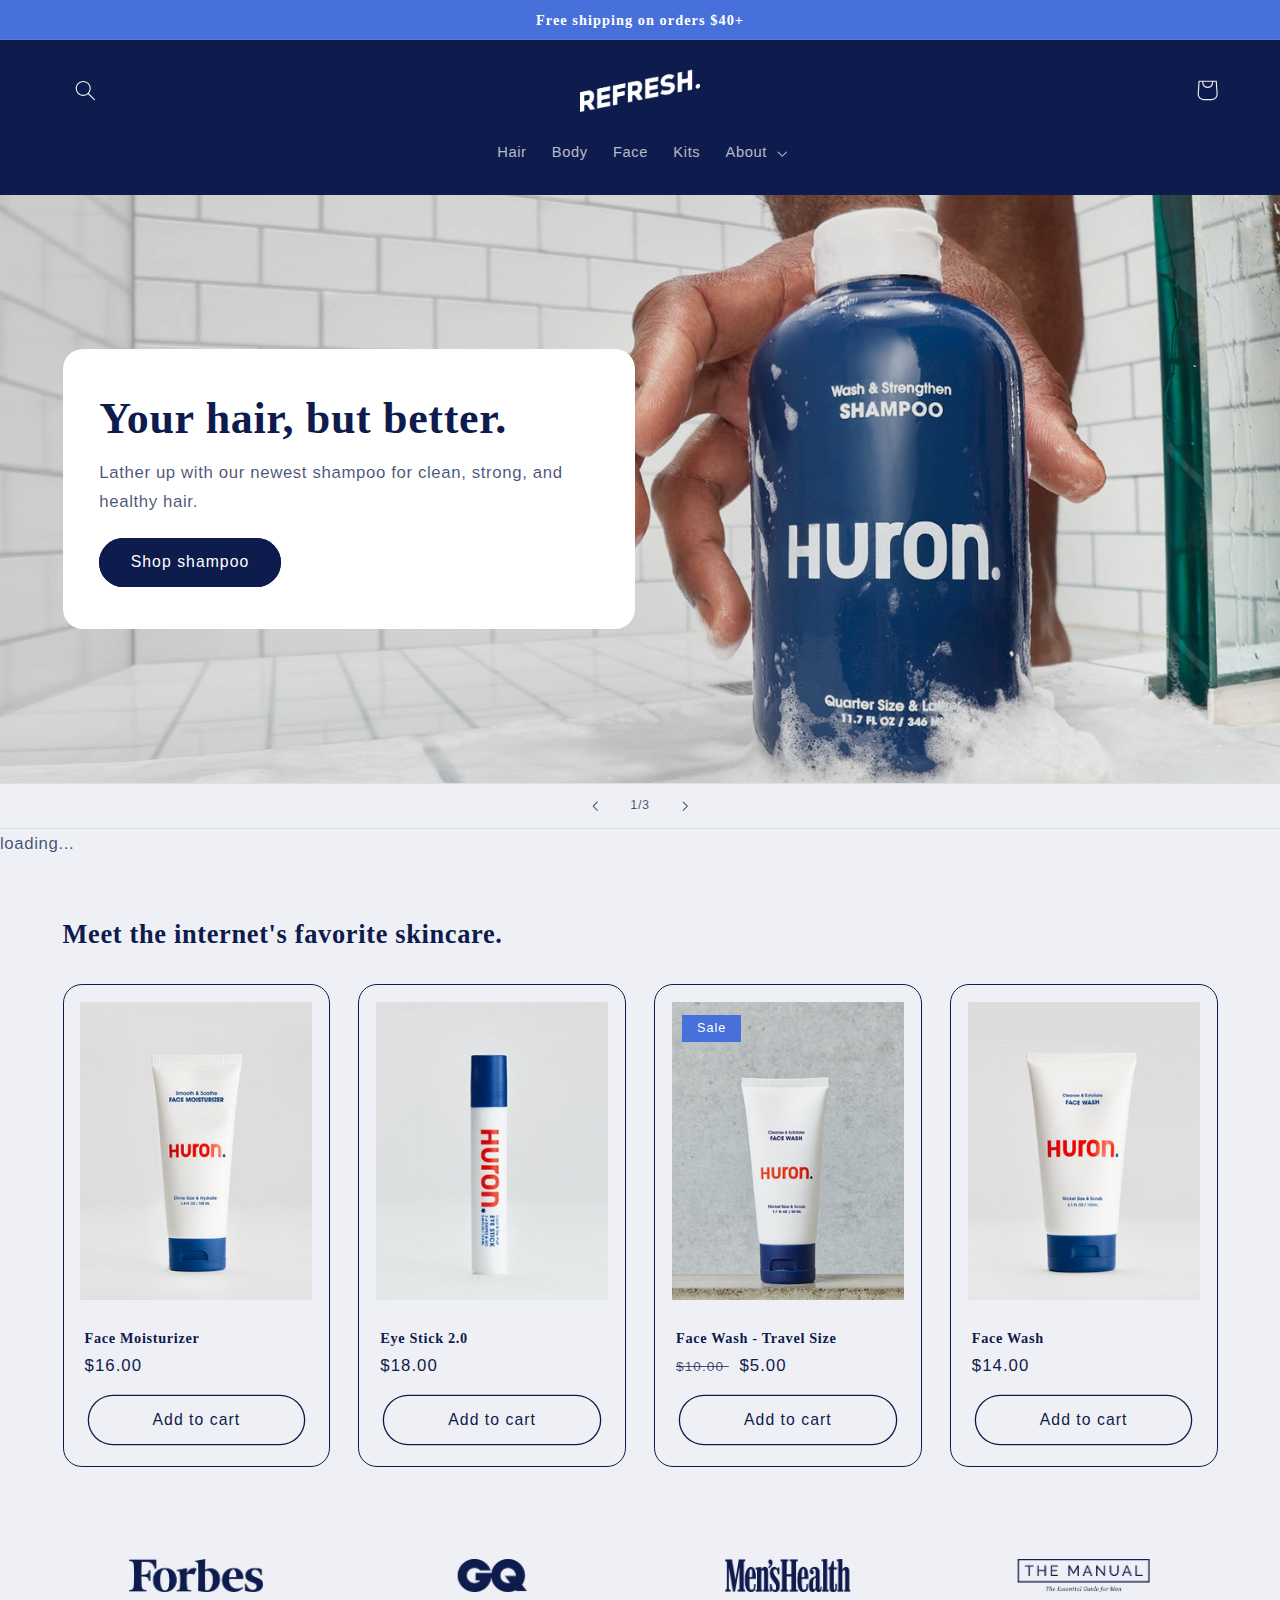
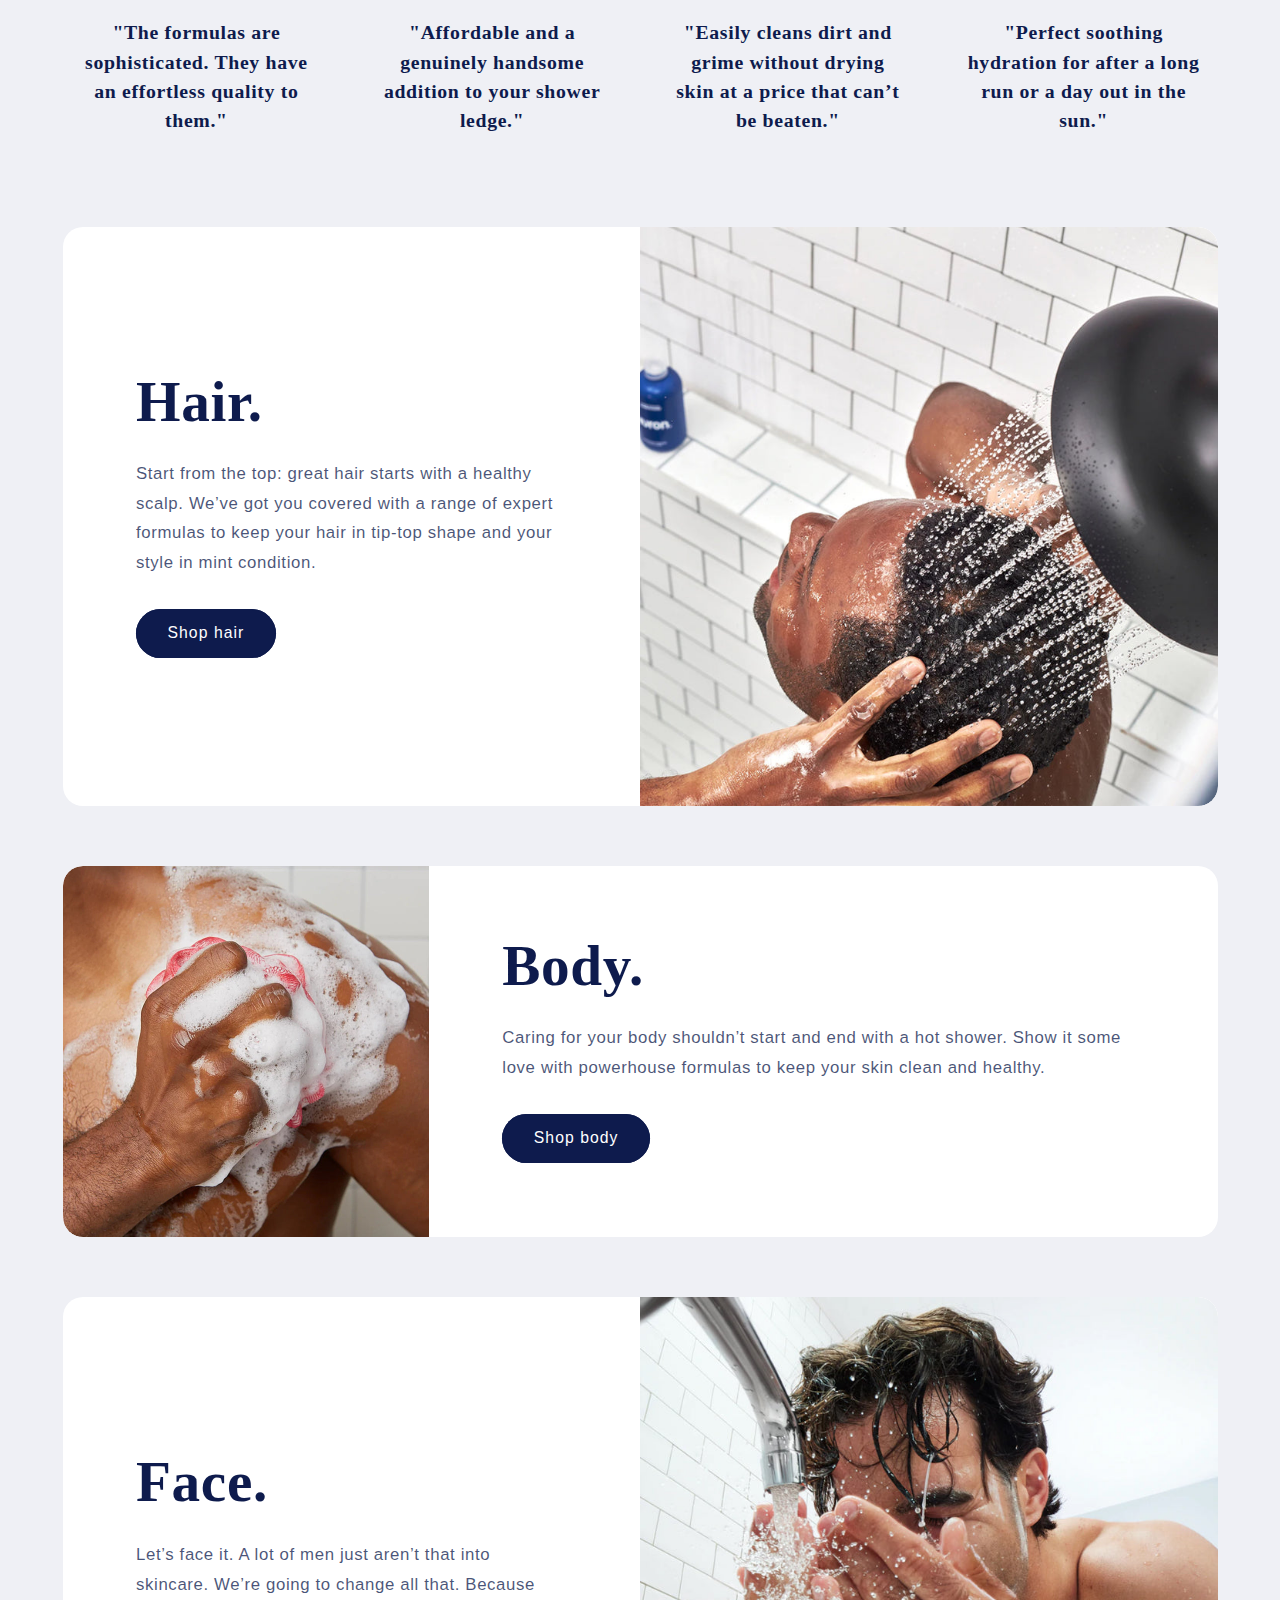
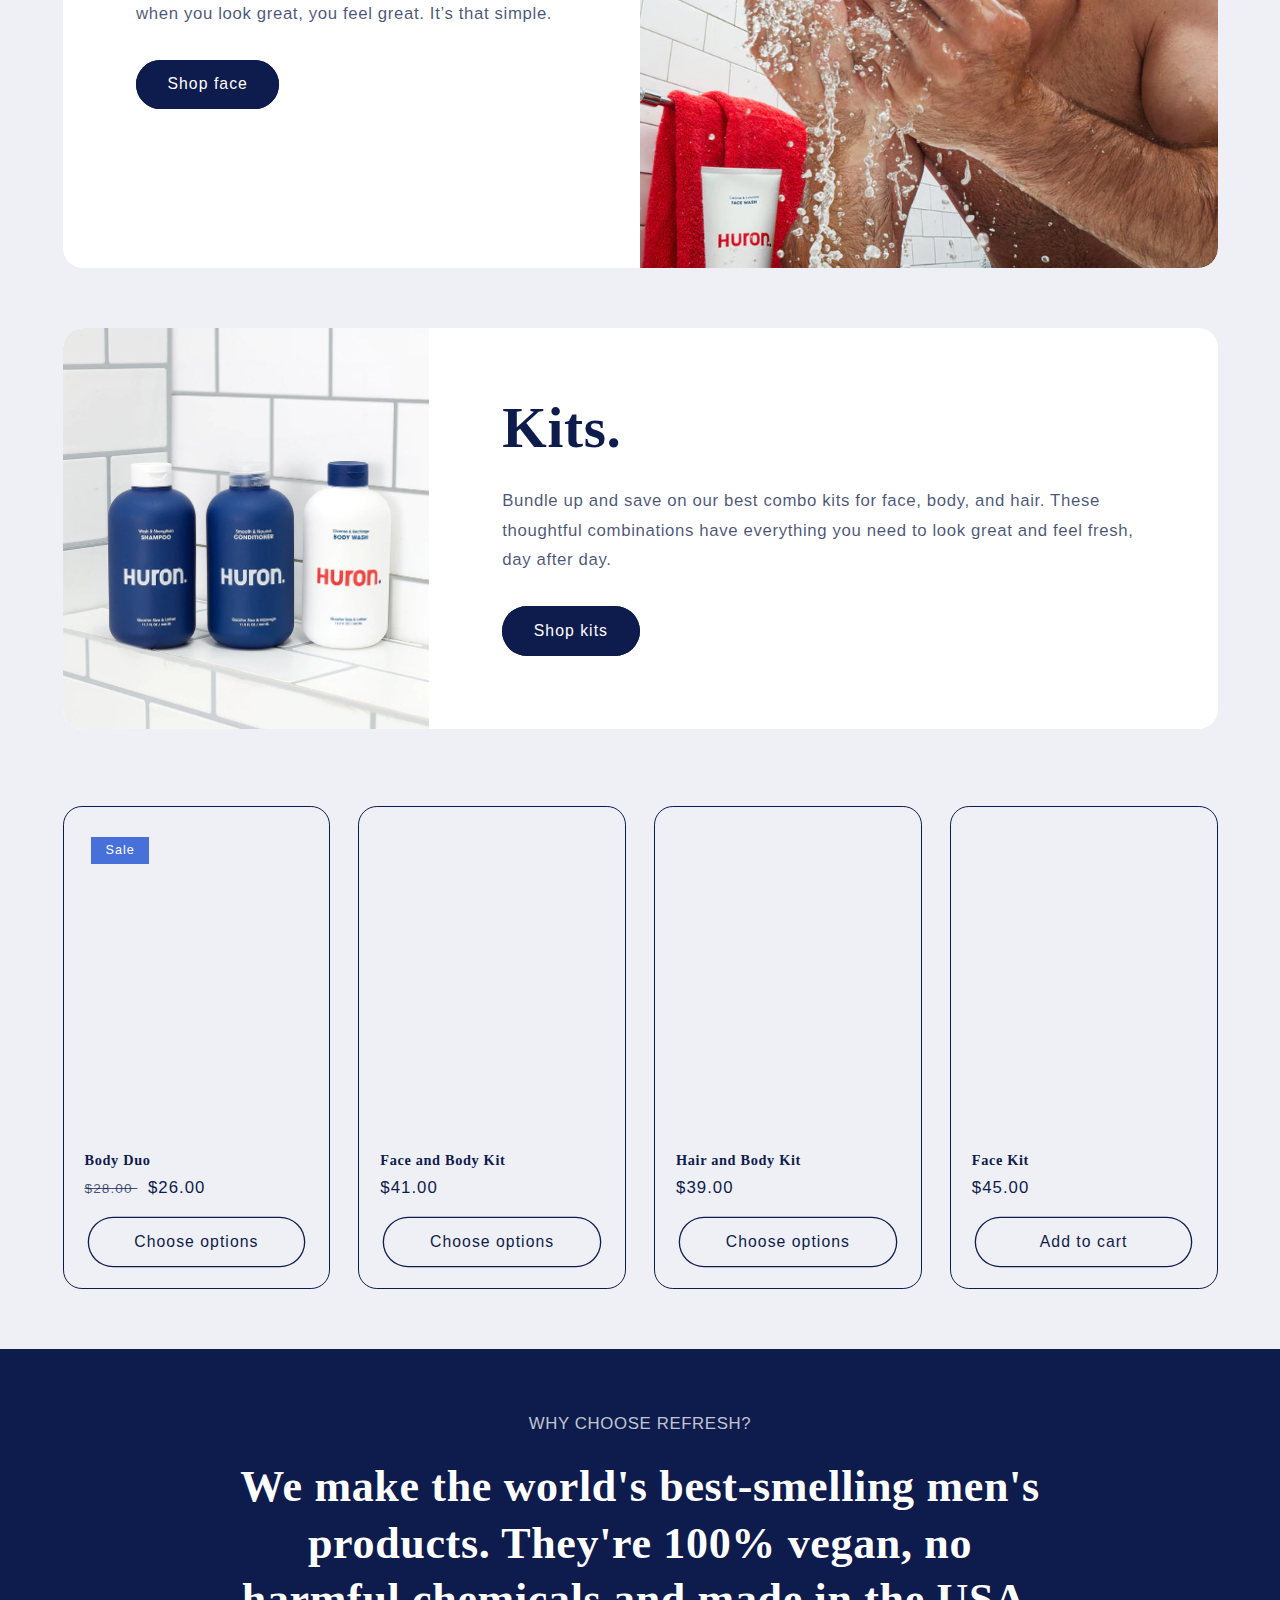
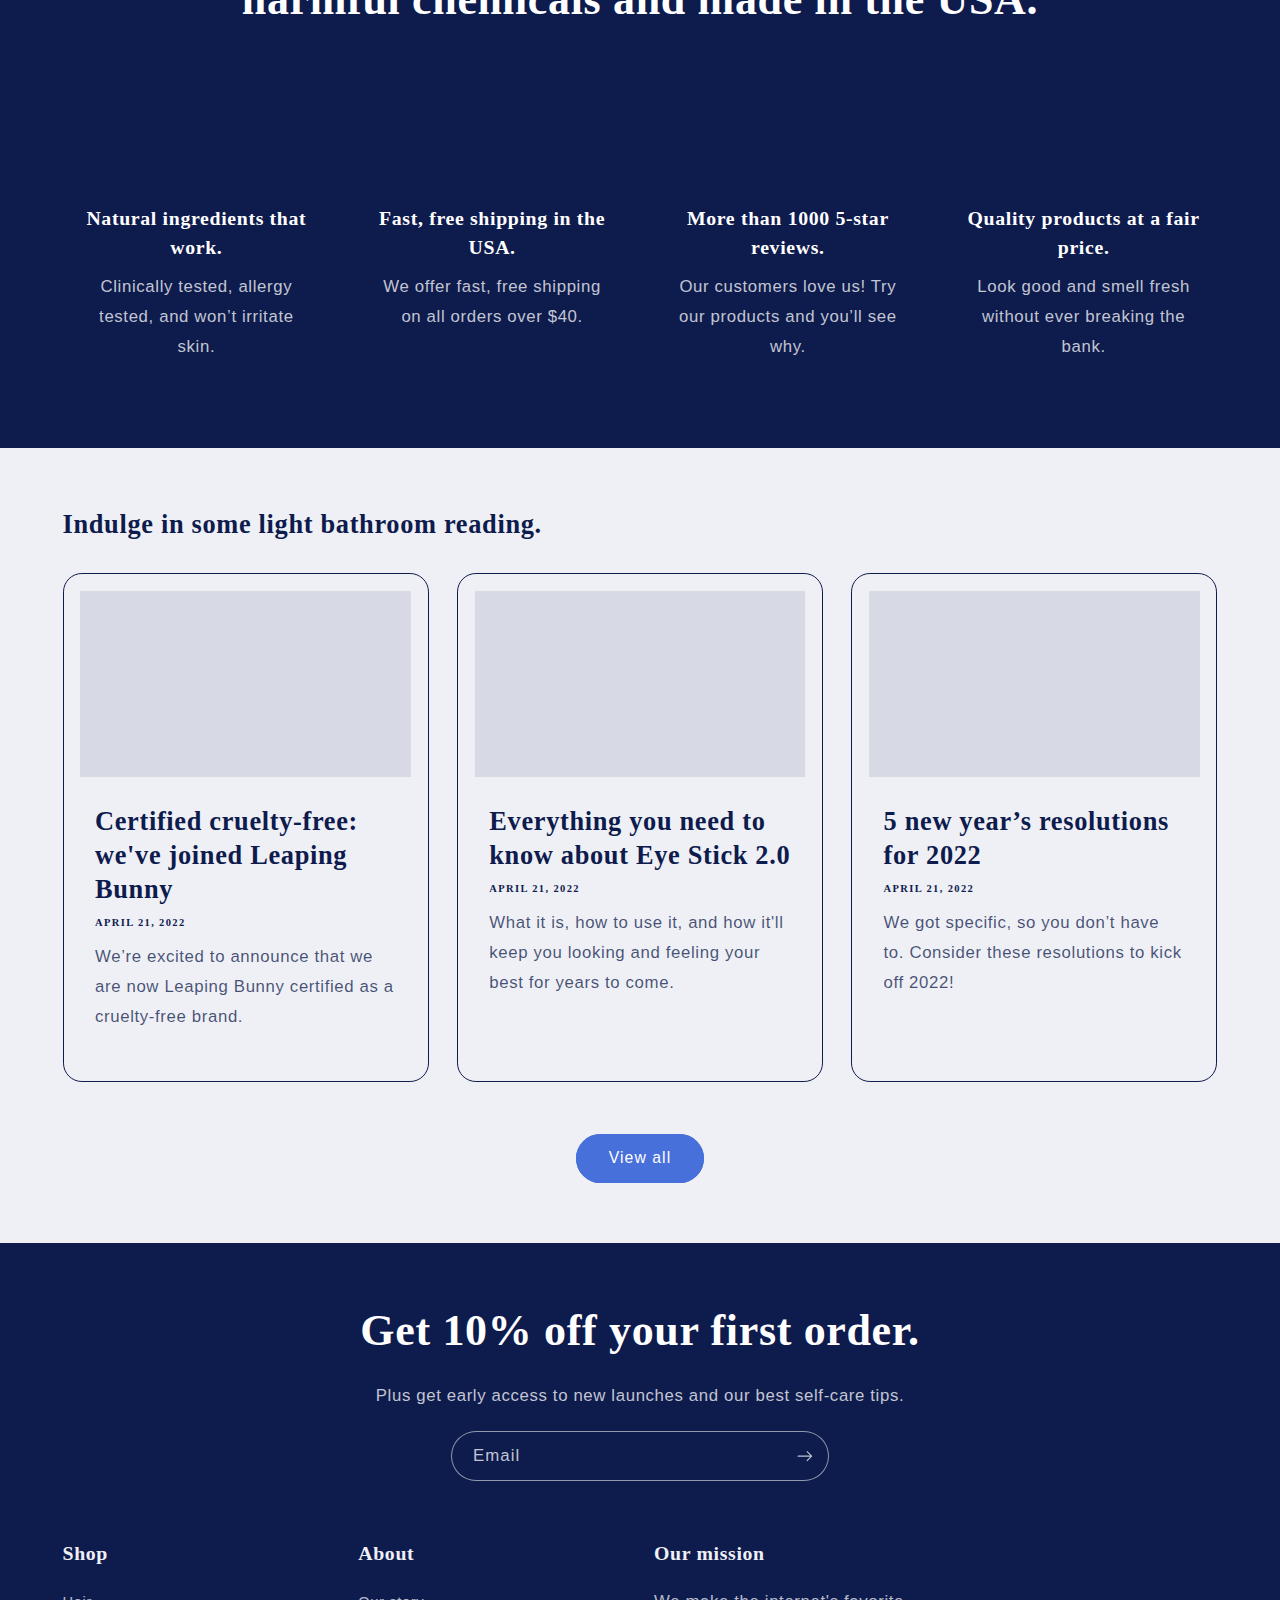
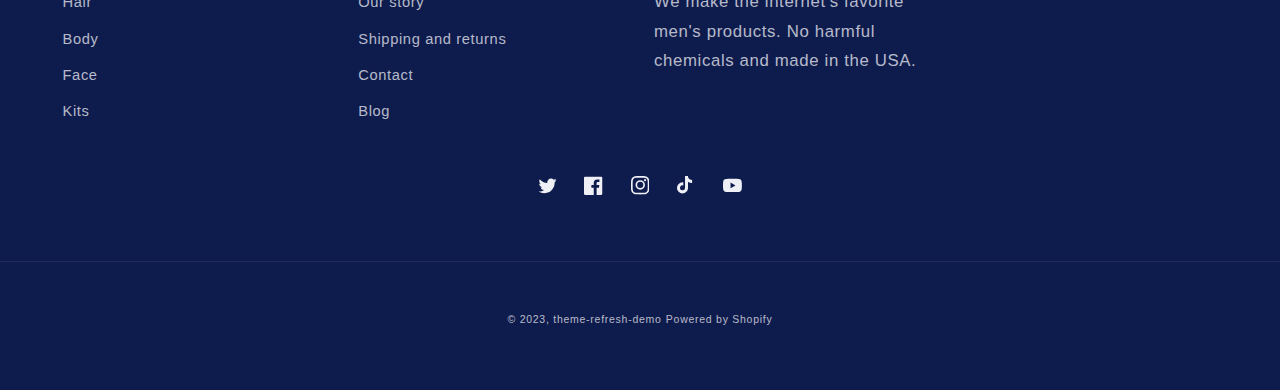
==== commit 2f7c618d: "added raveo feed" ====
--- a/index.html
+++ b/index.html
@@ -25,44 +25,7 @@
     <script>window.performance && window.performance.mark && window.performance.mark('shopify.content_for_header.start');</script><meta id="shopify-digital-wallet" name="shopify-digital-wallet" content="/63948128508/digital_wallets/dialog">
 <meta name="shopify-checkout-api-token" content="e61102500290c69ca5f711921b973443">
 <meta id="in-context-paypal-metadata" data-shop-id="63948128508" data-venmo-supported="true" data-environment="production" data-locale="en_US" data-paypal-v4="true" data-currency="USD">
-<script>
-  (function() {
-    var scripts = ["https://cdn.shopify.com/shopifycloud/checkout-web/assets/runtime.latest.en.8645d252f07ec25fdbc6.js", "https://cdn.shopify.com/shopifycloud/checkout-web/assets/checkout-web-packages~Information~NoAddressLocation~Payment~PostPurchase~Review~Shipping~ShopPay~Sho~cf13f96e.latest.en.04837ae4ff5a8e949953.js", "https://cdn.shopify.com/shopifycloud/checkout-web/assets/Information~Payment~ShopPay.latest.en.84ff9c0024faf7f72c14.js", "https://cdn.shopify.com/shopifycloud/checkout-web/assets/Information.latest.en.900911b3d82c82309ebf.js", "https://cdn.shopify.com/shopifycloud/checkout-web/assets/checkout-web-ui~app.latest.en.86cd9328cdcd6cd3a58f.js", "https://cdn.shopify.com/shopifycloud/checkout-web/assets/vendors~app.latest.en.b4546f9bffad10b3673b.js", "https://cdn.shopify.com/shopifycloud/checkout-web/assets/checkout-web-packages~app.latest.en.f5154093d2604596d084.js", "https://cdn.shopify.com/shopifycloud/checkout-web/assets/app.latest.en.931851b1b02f1bcae42a.js"];
-    var styles = ["https://cdn.shopify.com/shopifycloud/checkout-web/assets/checkout-web-ui~app.latest.en.9f2a5e9ec696775e2217.css", "https://cdn.shopify.com/shopifycloud/checkout-web/assets/vendors~app.latest.en.e788719f193b49c039a3.css", "https://cdn.shopify.com/shopifycloud/checkout-web/assets/app.latest.en.6b4c79ead7042980b29d.css", "https://cdn.shopify.com/shopifycloud/checkout-web/assets/Information~Payment~ShopPay.latest.en.da9f06164a980bf8e7ea.css", "https://cdn.shopify.com/shopifycloud/checkout-web/assets/Information.latest.en.9a0274ab07be120c1902.css"];
-
-    function prefetch(url, as, callback) {
-      var link = document.createElement('link');
-      if (link.relList.supports('prefetch')) {
-        link.rel = 'prefetch';
-        link.fetchPriority = 'low';
-        link.as = as;
-        link.href = url;
-        link.onload = link.onerror = callback;
-        document.head.appendChild(link);
-      } else {
-        var xhr = new XMLHttpRequest();
-        xhr.open('GET', url, true);
-        xhr.onloadend = callback;
-        xhr.send();
-      }
-    }
-
-    function prefetchAssets() {
-      var resources = [].concat(
-        scripts.map(function(url) { return [url, 'script']; }),
-        styles.map(function(url) { return [url, 'style']; })
-      );
-      var index = 0;
-      (function next() {
-        var res = resources[index++];
-        if (res) prefetch(res[0], res[1], next);
-      })();
-    }
-
-    addEventListener('load', prefetchAssets);
-   })();
-</script>
-<script id="shopify-features" type="application/json">{"accessToken":"e61102500290c69ca5f711921b973443","betas":["rich-media-storefront-analytics"],"domain":"theme-refresh-demo.myshopify.com","predictiveSearch":true,"shopId":63948128508,"smart_payment_buttons_url":"https:\/\/cdn.shopify.com\/shopifycloud\/payment-sheet\/assets\/latest\/spb.en.js?v=2","dynamic_checkout_cart_url":"https:\/\/cdn.shopify.com\/shopifycloud\/payment-sheet\/assets\/latest\/dynamic-checkout-cart.en.js?v=2","locale":"en","optimusEnabled":false}</script>
+<script src="/horizontal-tiktok-feed.js"></script>
 <script>var Shopify = Shopify || {};
 Shopify.shop = "theme-refresh-demo.myshopify.com";
 Shopify.locale = "en";
@@ -273,324 +236,8 @@
     }
     </script>
   <link href="https://monorail-edge.shopifysvc.com" rel="dns-prefetch">
-<script>(function(){if ("sendBeacon" in navigator && "performance" in window) {var session_token = document.cookie.match(/_shopify_s=([^;]*)/);function handle_abandonment_event(e) {var entries = performance.getEntries().filter(function(entry) {return /monorail-edge.shopifysvc.com/.test(entry.name);});if (!window.abandonment_tracked && entries.length === 0) {window.abandonment_tracked = true;var currentMs = Date.now();var navigation_start = performance.timing.navigationStart;var payload = {shop_id: 63948128508,url: window.location.href,navigation_start,duration: currentMs - navigation_start,session_token: session_token && session_token.length === 2 ? session_token[1] : "",page_type: "index"};window.navigator.sendBeacon("https://monorail-edge.shopifysvc.com/v1/produce", JSON.stringify({schema_id: "online_store_buyer_site_abandonment/1.1",payload: payload,metadata: {event_created_at_ms: currentMs,event_sent_at_ms: currentMs}}));}}window.addEventListener('pagehide', handle_abandonment_event);}}());</script>
-<script id="evids-setup">
-  (function () {let t,e;function n(){t={page_viewed:{},collection_viewed:{},product_viewed:{},product_variant_viewed:{},search_submitted:{},product_added_to_cart:{},checkout_started:{},checkout_completed:{},payment_info_submitted:{},session_started:{}},e={wpm:{},trekkie:{}}}function o(t){return`${t||"sh"}-${function(){const t="xxxx-4xxx-xxxx-xxxxxxxxxxxx";let e="";try{const n=window.crypto,o=new Uint16Array(31);n.getRandomValues(o);let r=0;e=t.replace(/[x]/g,(t=>{const e=o[r]%16;return r++,("x"===t?e:3&e|8).toString(16)})).toUpperCase()}catch(n){e=t.replace(/[x]/g,(t=>{const e=16*Math.random()|0;return("x"===t?e:3&e|8).toString(16)})).toUpperCase()}return`${function(){let t=0,e=0;t=(new Date).getTime()>>>0;try{e=performance.now()>>>0}catch(t){e=0}const n=Math.abs(t+e).toString(16).toLowerCase();return"00000000".substr(0,8-n.length)+n}()}-${e}`}()}`}function r(n,r){if(!t[n]||"trekkie"!==(null==r?void 0:r.analyticsFramework)&&"wpm"!==(null==r?void 0:r.analyticsFramework))return o("shu");const i="string"==typeof(c=r.cacheKey)&&c?c:"default";var c;const a=function(t,n,o){const r=e[n];return void 0===r[t]&&(r[t]={}),void 0===r[t][o]?r[t][o]=0:r[t][o]+=1,r[t][o]}(n,r.analyticsFramework,i);return function(e,n,r){const i=t[e];if(void 0===i[r]){const t=o();i[r]=[t]}else if(void 0===i[r][n]){const t=o();i[r].push(t)}return i[r][n]}(n,a,i)}function i(){window.Shopify=window.Shopify||{},n(),window.Shopify.evids=(t,e)=>r(t,e)}i();})();
-</script>
-<script id="web-pixels-manager-setup">(function e(e,n,a,t,o,r,i){var s=i||[],l=null!==e;l&&(window.Shopify=window.Shopify||{},window.Shopify.analytics=window.Shopify.analytics||{},window.Shopify.analytics.replayQueue=[],window.Shopify.analytics.publish=function(e,n,a){window.Shopify.analytics.replayQueue.push([e,n,a])});var d=function(){var e="legacy",n="unknown",a=null,t=navigator.userAgent.match(/(Firefox|Chrome)\/(\d+)/i),o=navigator.userAgent.match(/(Edg)\/(\d+)/i),r=navigator.userAgent.match(/(Version)\/(\d+)(.+)(Safari)\/(\d+)/i);r?(n="safari",a=parseInt(r[2],10)):o?(n="edge",a=parseInt(o[2],10)):t&&(n=t[1].toLocaleLowerCase(),a=parseInt(t[2],10));var i={chrome:60,firefox:55,safari:11,edge:80}[n];return void 0!==i&&null!==a&&i<=a&&(e="modern"),e}().substring(0,1),c=t.substring(0,1);if(l)try{self.performance.mark("wpm:start")}catch(e){}var p,u,f,w,h,y,m,g,v=[a,s.indexOf("web_pixels_manager_runtime_asset_prefix")>-1?"/wpm":null,"/",c,r,d,".js"].join("");p={src:v,async:!0,onload:function(){if(e){var a=window.webPixelsManager.init(e);n(a),window.Shopify.analytics.replayQueue.forEach((function(e){a.publishCustomEvent(e[0],e[1],e[2])})),window.Shopify.analytics.replayQueue=[],window.Shopify.analytics.publish=a.publishCustomEvent}},onerror:function(){var n=(e.storefrontBaseUrl?e.storefrontBaseUrl.replace(/\/$/,""):self.location.origin)+"/.well-known/shopify/monorail/unstable/produce_batch",a=JSON.stringify({metadata:{event_sent_at_ms:(new Date).getTime()},events:[{schema_id:"web_pixels_manager_load/2.0",payload:{version:o||"latest",page_url:self.location.href,status:"failed",error_msg:v+" has failed to load"},metadata:{event_created_at_ms:(new Date).getTime()}}]});try{if(self.navigator.sendBeacon.bind(self.navigator)(n,a))return!0}catch(e){}const t=new XMLHttpRequest;try{return t.open("POST",n,!0),t.setRequestHeader("Content-Type","text/plain"),t.send(a),!0}catch(e){console&&console.warn&&console.warn("[Web Pixels Manager] Got an unhandled error while logging a load error.")}return!1}},u=document.createElement("script"),f=p.src,w=p.async||!0,h=p.onload,y=p.onerror,m=document.head,g=document.body,u.async=w,u.src=f,h&&u.addEventListener("load",h),y&&u.addEventListener("error",y),m?m.appendChild(u):g?g.appendChild(u):console.error("Did not find a head or body element to append the script")})({shopId: 63948128508,storefrontBaseUrl: "https://theme-refresh-demo.myshopify.com",cdnBaseUrl: "https://cdn.shopify.com",surface: "storefront-renderer",enabledBetaFlags: ["web_pixels_use_shop_domain_monorail_endpoint","web_pixels_shopify_pixel_validation","web_pixels_prefetch_assets","web_pixels_manager_runtime_asset_prefix","web_pixels_async_pixel_refactor"],webPixelsConfigList: [{"id":"shopify-app-pixel","configuration":"{}","eventPayloadVersion":"v1","runtimeContext":"STRICT","scriptVersion":"0544","apiClientId":"shopify-pixel","type":"APP"},{"id":"shopify-custom-pixel","eventPayloadVersion":"v1","runtimeContext":"LAX","scriptVersion":"0544","apiClientId":"shopify-pixel","type":"CUSTOM"}],initData: {"cart":null,"checkout":null,"customer":null,"productVariants":[]},},function pageEvents(webPixelsManagerAPI) {webPixelsManagerAPI.publish("page_viewed");},"https://cdn.shopify.com","browser","0.0.315","84e87a71wff12d2bfp19382293m9873e283",["web_pixels_use_shop_domain_monorail_endpoint","web_pixels_shopify_pixel_validation","web_pixels_prefetch_assets","web_pixels_manager_runtime_asset_prefix","web_pixels_async_pixel_refactor"]);</script><script async src="js/b84e87a71wff12d2bfp19382293m9873e283m.js"></script>  <script>window.ShopifyAnalytics = window.ShopifyAnalytics || {};
-window.ShopifyAnalytics.meta = window.ShopifyAnalytics.meta || {};
-window.ShopifyAnalytics.meta.currency = 'USD';
-var meta = {"page":{"pageType":"home"}};
-for (var attr in meta) {
-  window.ShopifyAnalytics.meta[attr] = meta[attr];
-}</script>
-<script>window.ShopifyAnalytics.merchantGoogleAnalytics = function() {
-  
-};
-</script>
-<script class="analytics">(function () {
-    var customDocumentWrite = function(content) {
-      var jquery = null;
-
-      if (window.jQuery) {
-        jquery = window.jQuery;
-      } else if (window.Checkout && window.Checkout.$) {
-        jquery = window.Checkout.$;
-      }
-
-      if (jquery) {
-        jquery('body').append(content);
-      }
-    };
-
-    var hasLoggedConversion = function(token) {
-      if (token) {
-        return document.cookie.indexOf('loggedConversion=' + token) !== -1;
-      }
-      return false;
-    }
-
-    var setCookieIfConversion = function(token) {
-      if (token) {
-        var twoMonthsFromNow = new Date(Date.now());
-        twoMonthsFromNow.setMonth(twoMonthsFromNow.getMonth() + 2);
-
-        document.cookie = 'loggedConversion=' + token + '; expires=' + twoMonthsFromNow;
-      }
-    }
-
-    var trekkie = window.ShopifyAnalytics.lib = window.trekkie = window.trekkie || [];
-    if (trekkie.integrations) {
-      return;
-    }
-    trekkie.methods = [
-      'identify',
-      'page',
-      'ready',
-      'track',
-      'trackForm',
-      'trackLink'
-    ];
-    trekkie.factory = function(method) {
-      return function() {
-        var args = Array.prototype.slice.call(arguments);
-        args.unshift(method);
-        trekkie.push(args);
-        return trekkie;
-      };
-    };
-    for (var i = 0; i < trekkie.methods.length; i++) {
-      var key = trekkie.methods[i];
-      trekkie[key] = trekkie.factory(key);
-    }
-    trekkie.load = function(config) {
-      trekkie.config = config || {};
-      trekkie.config.initialDocumentCookie = document.cookie;
-      var first = document.getElementsByTagName('script')[0];
-      var script = document.createElement('script');
-      script.type = 'text/javascript';
-      script.onerror = function(e) {
-        var scriptFallback = document.createElement('script');
-        scriptFallback.type = 'text/javascript';
-        scriptFallback.onerror = function(error) {
-                var Monorail = {
-      produce: function produce(monorailDomain, schemaId, payload) {
-        var currentMs = new Date().getTime();
-        var event = {
-          schema_id: schemaId,
-          payload: payload,
-          metadata: {
-            event_created_at_ms: currentMs,
-            event_sent_at_ms: currentMs
-          }
-        };
-        return Monorail.sendRequest("https://" + monorailDomain + "/v1/produce", JSON.stringify(event));
-      },
-      sendRequest: function sendRequest(endpointUrl, payload) {
-        // Try the sendBeacon API
-        if (window && window.navigator && typeof window.navigator.sendBeacon === 'function' && typeof window.Blob === 'function' && !Monorail.isIos12()) {
-          var blobData = new window.Blob([payload], {
-            type: 'text/plain'
-          });
-
-          if (window.navigator.sendBeacon(endpointUrl, blobData)) {
-            return true;
-          } // sendBeacon was not successful
-
-        } // XHR beacon
-
-        var xhr = new XMLHttpRequest();
-
-        try {
-          xhr.open('POST', endpointUrl);
-          xhr.setRequestHeader('Content-Type', 'text/plain');
-          xhr.send(payload);
-        } catch (e) {
-          console.log(e);
-        }
-
-        return false;
-      },
-      isIos12: function isIos12() {
-        return window.navigator.userAgent.lastIndexOf('iPhone; CPU iPhone OS 12_') !== -1 || window.navigator.userAgent.lastIndexOf('iPad; CPU OS 12_') !== -1;
-      }
-    };
-    Monorail.produce('monorail-edge.shopifysvc.com',
-      'trekkie_storefront_load_errors/1.1',
-      {shop_id: 63948128508,
-      theme_id: 132932272380,
-      app_name: "storefront",
-      context_url: window.location.href,
-      source_url: "https://cdn.shopify.com/s/trekkie.storefront.0971b636a86a20ffd496149381a68cd43c35df09.min.js"});
-
-        };
-        scriptFallback.async = true;
-        scriptFallback.src = 'https://cdn.shopify.com/s/trekkie.storefront.0971b636a86a20ffd496149381a68cd43c35df09.min.js';
-        first.parentNode.insertBefore(scriptFallback, first);
-      };
-      script.async = true;
-      script.src = 'https://cdn.shopify.com/s/trekkie.storefront.0971b636a86a20ffd496149381a68cd43c35df09.min.js';
-      first.parentNode.insertBefore(script, first);
-    };
-    trekkie.load(
-      {"Trekkie":{"appName":"storefront","development":false,"defaultAttributes":{"shopId":63948128508,"isMerchantRequest":null,"themeId":132932272380,"themeCityHash":"2440505167250627869","contentLanguage":"en","currency":"USD"},"isServerSideCookieWritingEnabled":true,"monorailRegion":"shop_domain"},"Session Attribution":{},"S2S":{"facebookCapiEnabled":false,"source":"trekkie-storefront-renderer"}}
-    );
-
-    var loaded = false;
-    trekkie.ready(function() {
-      if (loaded) return;
-      loaded = true;
-
-      window.ShopifyAnalytics.lib = window.trekkie;
-
-  
-      var originalDocumentWrite = document.write;
-      document.write = customDocumentWrite;
-      try { window.ShopifyAnalytics.merchantGoogleAnalytics.call(this); } catch(error) {};
-      document.write = originalDocumentWrite;
-
-      window.ShopifyAnalytics.lib.page(null,{"pageType":"home"});
-
-      var match = window.location.pathname.match(/checkouts\/(.+)\/(thank_you|post_purchase)/)
-      var token = match? match[1]: undefined;
-      if (!hasLoggedConversion(token)) {
-        setCookieIfConversion(token);
-        
-      }
-    });
-
-
-        var eventsListenerScript = document.createElement('script');
-        eventsListenerScript.async = true;
-        eventsListenerScript.src = "//cdn.shopify.com/shopifycloud/shopify/assets/shop_events_listener-65cd0ba3fcd81a1df33f2510ec5bcf8c0e0958653b50e3965ec972dd638ee13f.js";
-        document.getElementsByTagName('head')[0].appendChild(eventsListenerScript);
-
-})();</script><script async src="js/shop_events_listener-65cd0ba3fcd81a1df33f2510ec5bcf8c0e0958653b50e3965ec972dd638ee13f.js"></script>
-<script class="boomerang">
-(function () {
-  if (window.BOOMR && (window.BOOMR.version || window.BOOMR.snippetExecuted)) {
-    return;
-  }
-  window.BOOMR = window.BOOMR || {};
-  window.BOOMR.snippetStart = new Date().getTime();
-  window.BOOMR.snippetExecuted = true;
-  window.BOOMR.snippetVersion = 12;
-  window.BOOMR.application = "storefront-renderer";
-  window.BOOMR.themeName = "Dawn";
-  window.BOOMR.themeVersion = "5.0.0";
-  window.BOOMR.shopId = 63948128508;
-  window.BOOMR.themeId = 132932272380;
-  window.BOOMR.renderRegion = "gcp-europe-west1";
-  window.BOOMR.url =
-    "https://cdn.shopify.com/shopifycloud/boomerang/shopify-boomerang-1.0.0.min.js";
-  var where = document.currentScript || document.getElementsByTagName("script")[0];
-  var parentNode = where.parentNode;
-  var promoted = false;
-  var LOADER_TIMEOUT = 3000;
-  function promote() {
-    if (promoted) {
-      return;
-    }
-    var script = document.createElement("script");
-    script.id = "boomr-scr-as";
-    script.src = window.BOOMR.url;
-    script.async = true;
-    parentNode.appendChild(script);
-    promoted = true;
-  }
-  function iframeLoader(wasFallback) {
-    promoted = true;
-    var dom, bootstrap, iframe, iframeStyle;
-    var doc = document;
-    var win = window;
-    window.BOOMR.snippetMethod = wasFallback ? "if" : "i";
-    bootstrap = function(parent, scriptId) {
-      var script = doc.createElement("script");
-      script.id = scriptId || "boomr-if-as";
-      script.src = window.BOOMR.url;
-      BOOMR_lstart = new Date().getTime();
-      parent = parent || doc.body;
-      parent.appendChild(script);
-    };
-    if (!window.addEventListener && window.attachEvent && navigator.userAgent.match(/MSIE [67]./)) {
-      window.BOOMR.snippetMethod = "s";
-      bootstrap(parentNode, "boomr-async");
-      return;
-    }
-    iframe = document.createElement("IFRAME");
-    iframe.src = "about:blank";
-    iframe.title = "";
-    iframe.role = "presentation";
-    iframe.loading = "eager";
-    iframeStyle = (iframe.frameElement || iframe).style;
-    iframeStyle.width = 0;
-    iframeStyle.height = 0;
-    iframeStyle.border = 0;
-    iframeStyle.display = "none";
-    parentNode.appendChild(iframe);
-    try {
-      win = iframe.contentWindow;
-      doc = win.document.open();
-    } catch (e) {
-      dom = document.domain;
-      iframe.src = "javascript:var d=document.open();d.domain='" + dom + "';void(0);";
-      win = iframe.contentWindow;
-      doc = win.document.open();
-    }
-    if (dom) {
-      doc._boomrl = function() {
-        this.domain = dom;
-        bootstrap();
-      };
-      doc.write("<body onload='document._boomrl();'>");
-    } else {
-      win._boomrl = function() {
-        bootstrap();
-      };
-      if (win.addEventListener) {
-        win.addEventListener("load", win._boomrl, false);
-      } else if (win.attachEvent) {
-        win.attachEvent("onload", win._boomrl);
-      }
-    }
-    doc.close();
-  }
-  var link = document.createElement("link");
-  if (link.relList &&
-    typeof link.relList.supports === "function" &&
-    link.relList.supports("preload") &&
-    ("as" in link)) {
-    window.BOOMR.snippetMethod = "p";
-    link.href = window.BOOMR.url;
-    link.rel = "preload";
-    link.as = "script";
-    link.addEventListener("load", promote);
-    link.addEventListener("error", function() {
-      iframeLoader(true);
-    });
-    setTimeout(function() {
-      if (!promoted) {
-        iframeLoader(true);
-      }
-    }, LOADER_TIMEOUT);
-    BOOMR_lstart = new Date().getTime();
-    parentNode.appendChild(link);
-  } else {
-    iframeLoader(false);
-  }
-  function boomerangSaveLoadTime(e) {
-    window.BOOMR_onload = (e && e.timeStamp) || new Date().getTime();
-  }
-  if (window.addEventListener) {
-    window.addEventListener("load", boomerangSaveLoadTime, false);
-  } else if (window.attachEvent) {
-    window.attachEvent("onload", boomerangSaveLoadTime);
-  }
-  if (document.addEventListener) {
-    document.addEventListener("onBoomerangLoaded", function(e) {
-      e.detail.BOOMR.init({
-        ResourceTiming: {
-          enabled: true,
-          trackedResourceTypes: ["script", "img", "css"]
-        },
-      });
-      e.detail.BOOMR.t_end = new Date().getTime();
-    });
-  } else if (document.attachEvent) {
-    document.attachEvent("onpropertychange", function(e) {
-      if (!e) e=event;
-      if (e.propertyName === "onBoomerangLoaded") {
-        e.detail.BOOMR.init({
-          ResourceTiming: {
-            enabled: true,
-            trackedResourceTypes: ["script", "img", "css"]
-          },
-        });
-        e.detail.BOOMR.t_end = new Date().getTime();
-      }
-    });
-  }
-})();</script><link href="https://cdn.shopify.com/shopifycloud/boomerang/shopify-boomerang-1.0.0.min.js" rel="preload" as="script">
+
+<link href="https://cdn.shopify.com/shopifycloud/boomerang/shopify-boomerang-1.0.0.min.js" rel="preload" as="script">
 </head><body class="gradient"><iframe src="about:blank" title role="presentation" loading="eager" style="width: 0px; height: 0px; border: 0px; display: none;"></iframe><link rel="prefetch" fetchpriority="low" as="script" href="https://cdn.shopify.com/shopifycloud/checkout-web/assets/runtime.latest.en.8645d252f07ec25fdbc6.js"><link rel="prefetch" fetchpriority="low" as="script" href="https://cdn.shopify.com/shopifycloud/checkout-web/assets/checkout-web-packages~Information~NoAddressLocation~Payment~PostPurchase~Review~Shipping~ShopPay~Sho~cf13f96e.latest.en.04837ae4ff5a8e949953.js"><link rel="prefetch" fetchpriority="low" as="script" href="https://cdn.shopify.com/shopifycloud/checkout-web/assets/Information~Payment~ShopPay.latest.en.84ff9c0024faf7f72c14.js"><link rel="prefetch" fetchpriority="low" as="script" href="https://cdn.shopify.com/shopifycloud/checkout-web/assets/Information.latest.en.900911b3d82c82309ebf.js"><link rel="prefetch" fetchpriority="low" as="script" href="https://cdn.shopify.com/shopifycloud/checkout-web/assets/checkout-web-ui~app.latest.en.86cd9328cdcd6cd3a58f.js"><link rel="prefetch" fetchpriority="low" as="script" href="https://cdn.shopify.com/shopifycloud/checkout-web/assets/vendors~app.latest.en.b4546f9bffad10b3673b.js"><link rel="prefetch" fetchpriority="low" as="script" href="https://cdn.shopify.com/shopifycloud/checkout-web/assets/checkout-web-packages~app.latest.en.f5154093d2604596d084.js"><link rel="prefetch" fetchpriority="low" as="script" href="https://cdn.shopify.com/shopifycloud/checkout-web/assets/app.latest.en.931851b1b02f1bcae42a.js"><link rel="prefetch" fetchpriority="low" as="style" href="https://cdn.shopify.com/shopifycloud/checkout-web/assets/checkout-web-ui~app.latest.en.9f2a5e9ec696775e2217.css"><link rel="prefetch" fetchpriority="low" as="style" href="https://cdn.shopify.com/shopifycloud/checkout-web/assets/vendors~app.latest.en.e788719f193b49c039a3.css"><link rel="prefetch" fetchpriority="low" as="style" href="https://cdn.shopify.com/shopifycloud/checkout-web/assets/app.latest.en.6b4c79ead7042980b29d.css"><link rel="prefetch" fetchpriority="low" as="style" href="https://cdn.shopify.com/shopifycloud/checkout-web/assets/Information~Payment~ShopPay.latest.en.da9f06164a980bf8e7ea.css"><link rel="prefetch" fetchpriority="low" as="style" href="https://cdn.shopify.com/shopifycloud/checkout-web/assets/Information.latest.en.9a0274ab07be120c1902.css">
 
   
@@ -668,26 +315,7 @@
   </div>
 </cart-drawer>
 
-<script>
-  document.addEventListener('DOMContentLoaded', function() {
-    function isIE() {
-      const ua = window.navigator.userAgent;
-      const msie = ua.indexOf('MSIE ');
-      const trident = ua.indexOf('Trident/');
-
-      return (msie > 0 || trident > 0);
-    }
-
-    if (!isIE()) return;
-    const cartSubmitInput = document.createElement('input');
-    cartSubmitInput.setAttribute('name', 'checkout');
-    cartSubmitInput.setAttribute('type', 'hidden');
-    document.querySelector('#cart').appendChild(cartSubmitInput);
-    document.querySelector('#checkout').addEventListener('click', function(event) {
-      document.querySelector('#cart').submit();
-    });
-  });
-</script>
+
 </div>
 <div id="shopify-section-announcement-bar" class="shopify-section"><div class="announcement-bar color-accent-1 gradient" role="region" aria-label="Announcement"><p class="announcement-bar__message h5">
                 Free shipping on orders $40+
@@ -785,8 +413,7 @@
       padding-bottom: 20px;
     }
   }</style><script src="js/details-disclosure.js" defer="defer"></script>
-<script src="js/details-modal.js" defer="defer"></script>
-<script src="js/cart-notification.js" defer="defer"></script><script src="js/cart-drawer.js" defer="defer"></script><svg xmlns="http://www.w3.org/2000/svg" class="hidden">
+<svg xmlns="http://www.w3.org/2000/svg" class="hidden">
   <symbol id="icon-search" viewBox="0 0 18 19" fill="none">
     <path fill-rule="evenodd" clip-rule="evenodd" d="M11.03 11.68A5.784 5.784 0 112.85 3.5a5.784 5.784 0 018.18 8.18zm.26 1.12a6.78 6.78 0 11.72-.7l5.4 5.4a.5.5 0 11-.71.7l-5.41-5.4z" fill="currentColor"/>
   </symbol>
@@ -1008,41 +635,7 @@
   </header>
 </sticky-header>
 
-<script type="application/ld+json">
-  {
-    "@context": "http://schema.org",
-    "@type": "Organization",
-    "name": "theme-refresh-demo",
-    
-      "logo": "https:\/\/cdn.shopify.com\/s\/files\/1\/0639\/4812\/8508\/files\/logo.png?v=1650474991\u0026width=2464",
-    
-    "sameAs": [
-      "https:\/\/twitter.com\/shopify",
-      "https:\/\/www.facebook.com\/shopify",
-      "",
-      "https:\/\/www.instagram.com\/shopify",
-      "https:\/\/www.tiktok.com\/@shopify",
-      "",
-      "",
-      "https:\/\/www.youtube.com\/shopify",
-      ""
-    ],
-    "url": "https:\/\/theme-refresh-demo.myshopify.com"
-  }
-</script>
-  <script type="application/ld+json">
-    {
-      "@context": "http://schema.org",
-      "@type": "WebSite",
-      "name": "theme-refresh-demo",
-      "potentialAction": {
-        "@type": "SearchAction",
-        "target": "https:\/\/theme-refresh-demo.myshopify.com\/search?q={search_term_string}",
-        "query-input": "required name=search_term_string"
-      },
-      "url": "https:\/\/theme-refresh-demo.myshopify.com"
-    }
-  </script>
+
 </div>
     <main id="MainContent" class="content-for-layout focus-none" role="main" tabindex="-1">
       <section id="shopify-section-template--16044337955068__1650475219262621a2" class="shopify-section section"><link href="css/section-image-banner.css" rel="stylesheet" type="text/css" media="all">
@@ -1114,7 +707,11 @@
             </a></div>
       </div>
     </noscript></slideshow-component>
-</section><section id="shopify-section-template--16044337955068__featured_collection" class="shopify-section section"><link href="css/component-card.css" rel="stylesheet" type="text/css" media="all">
+</section>
+
+<div id="raveo-horizontal-tiktok-feed"  data-prop-shop-id="vaankstore.myshopify.com" data-prop-widget-id="201">loading...
+</div>
+<section id="shopify-section-template--16044337955068__featured_collection" class="shopify-section section"><link href="css/component-card.css" rel="stylesheet" type="text/css" media="all">
 <link href="css/component-price.css" rel="stylesheet" type="text/css" media="all">
 
 <link rel="stylesheet" href="css/component-slider.css" media="print" onload="this.media='all'">
@@ -1668,8 +1265,6 @@
 
 <link rel="stylesheet" href="css/component-slider.css" media="print" onload="this.media='all'">
 <link rel="stylesheet" href="css/template-collection.css" media="print" onload="this.media='all'"><link rel="stylesheet" href="css/quick-add.css" media="print" onload="this.media='all'">
-  <script src="js/quick-add.js" defer="defer"></script>
-  <script src="js/product-form.js" defer="defer"></script><noscript><link href="css/component-slider.css" rel="stylesheet" type="text/css" media="all"></noscript>
 <noscript><link href="css/template-collection.css" rel="stylesheet" type="text/css" media="all"></noscript><style data-shopify>.section-template--16044337955068__1650476970b2a3fab3-padding {
     padding-top: 0px;
     padding-bottom: 45px;
@@ -2452,33 +2047,6 @@
       <li id="a11y-new-window-message">Opens in a new window.</li>
     </ul>
 
-    <script>
-      window.shopUrl = 'https://theme-refresh-demo.myshopify.com';
-      window.routes = {
-        cart_add_url: '/cart/add',
-        cart_change_url: '/cart/change',
-        cart_update_url: '/cart/update',
-        cart_url: '/cart',
-        predictive_search_url: '/search/suggest'
-      };
-
-      window.cartStrings = {
-        error: `There was an error while updating your cart. Please try again.`,
-        quantityError: `You can only add [quantity] of this item to your cart.`
-      }
-
-      window.variantStrings = {
-        addToCart: `Add to cart`,
-        soldOut: `Sold out`,
-        unavailable: `Unavailable`,
-      }
-
-      window.accessibilityStrings = {
-        imageAvailable: `Image [index] is now available in gallery view`,
-        shareSuccess: `Link copied to clipboard`,
-        pauseSlideshow: `Pause slideshow`,
-        playSlideshow: `Play slideshow`,
-      }
-    </script><script src="js/predictive-search.js" defer="defer"></script>
+   
 
 </body></html>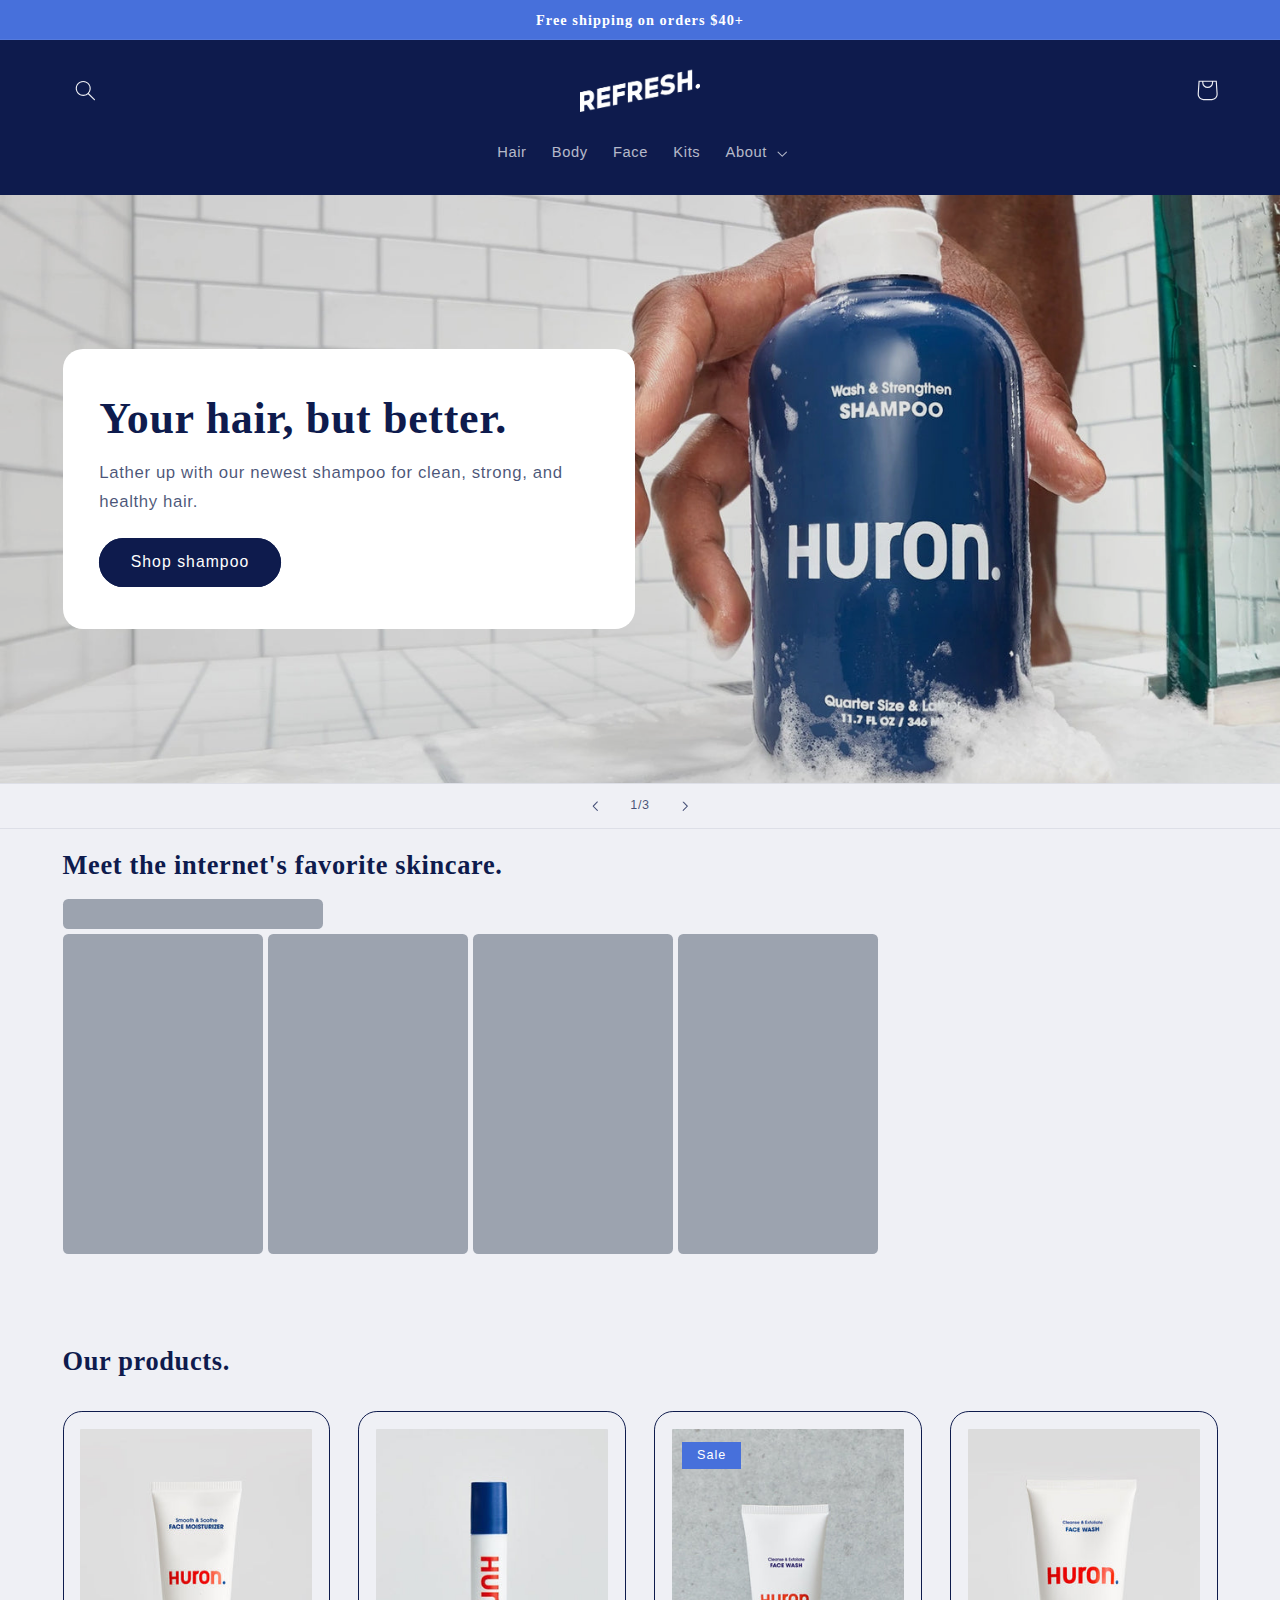
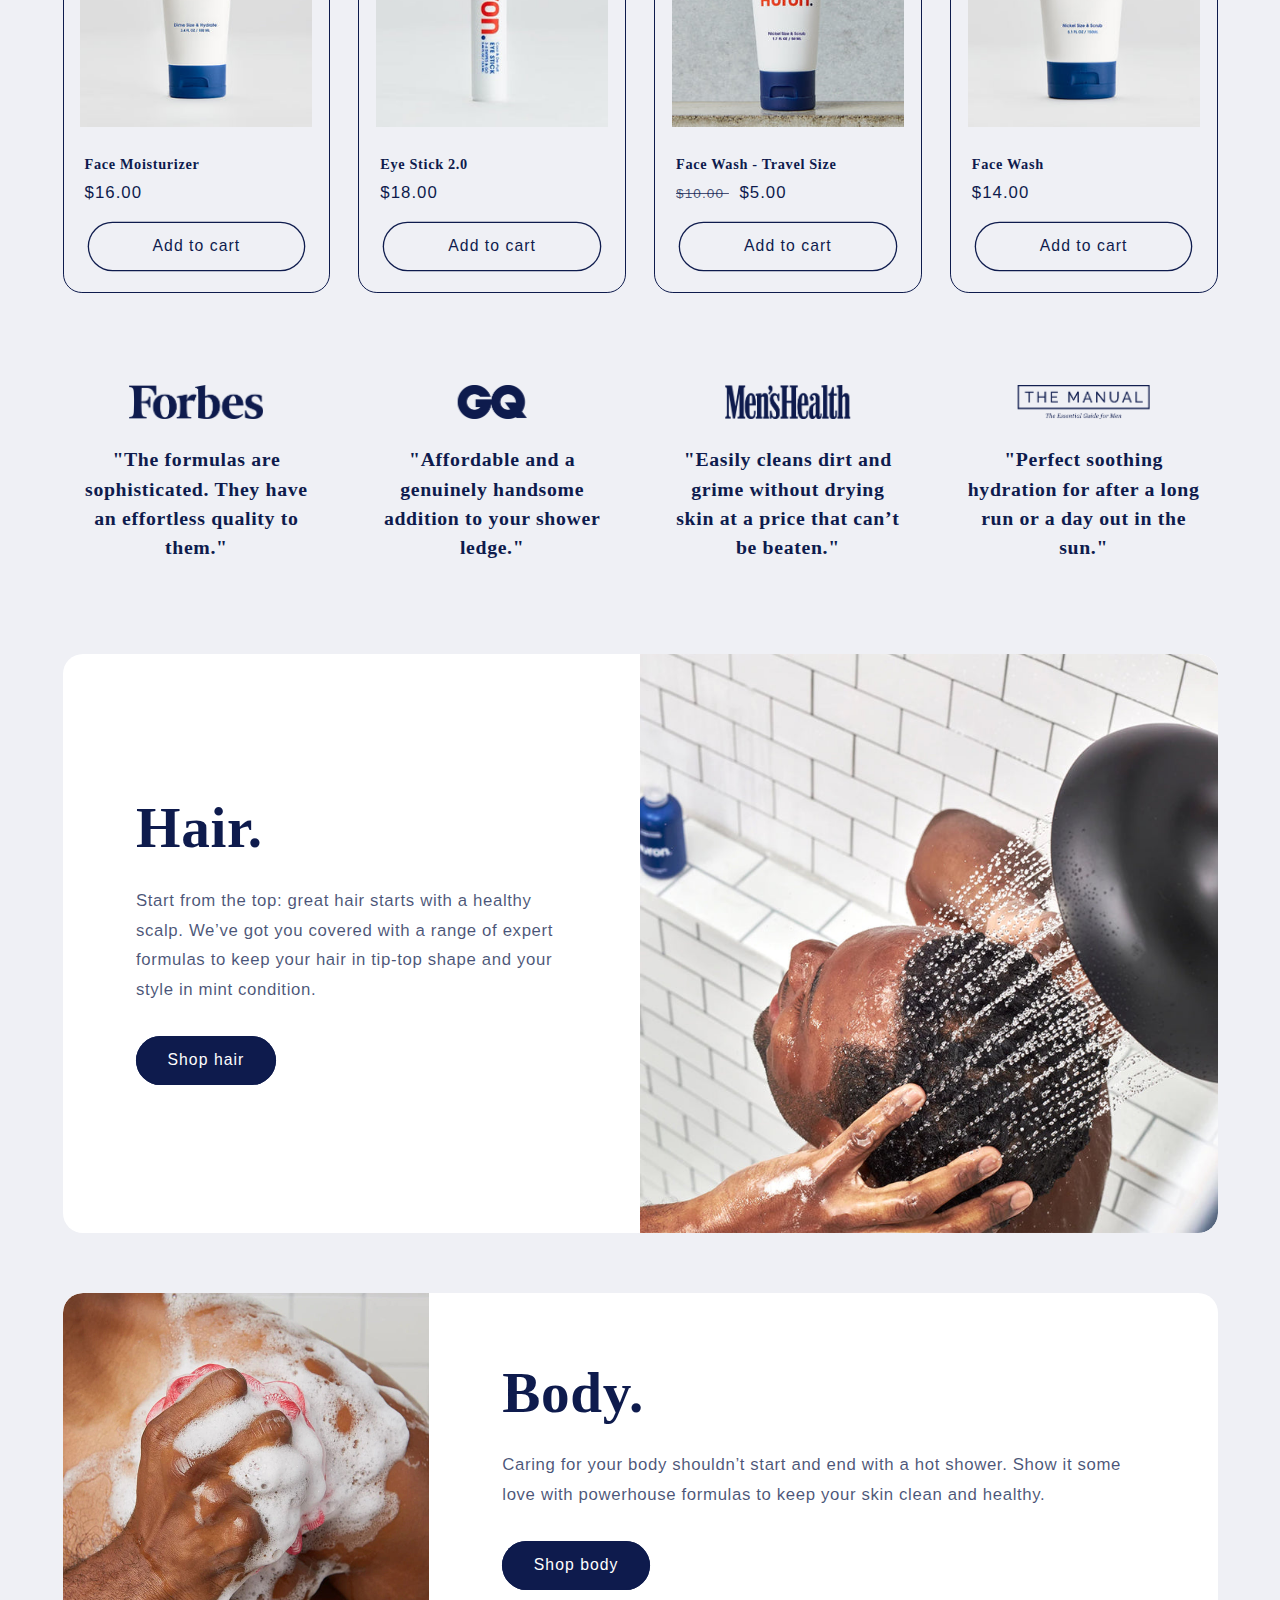
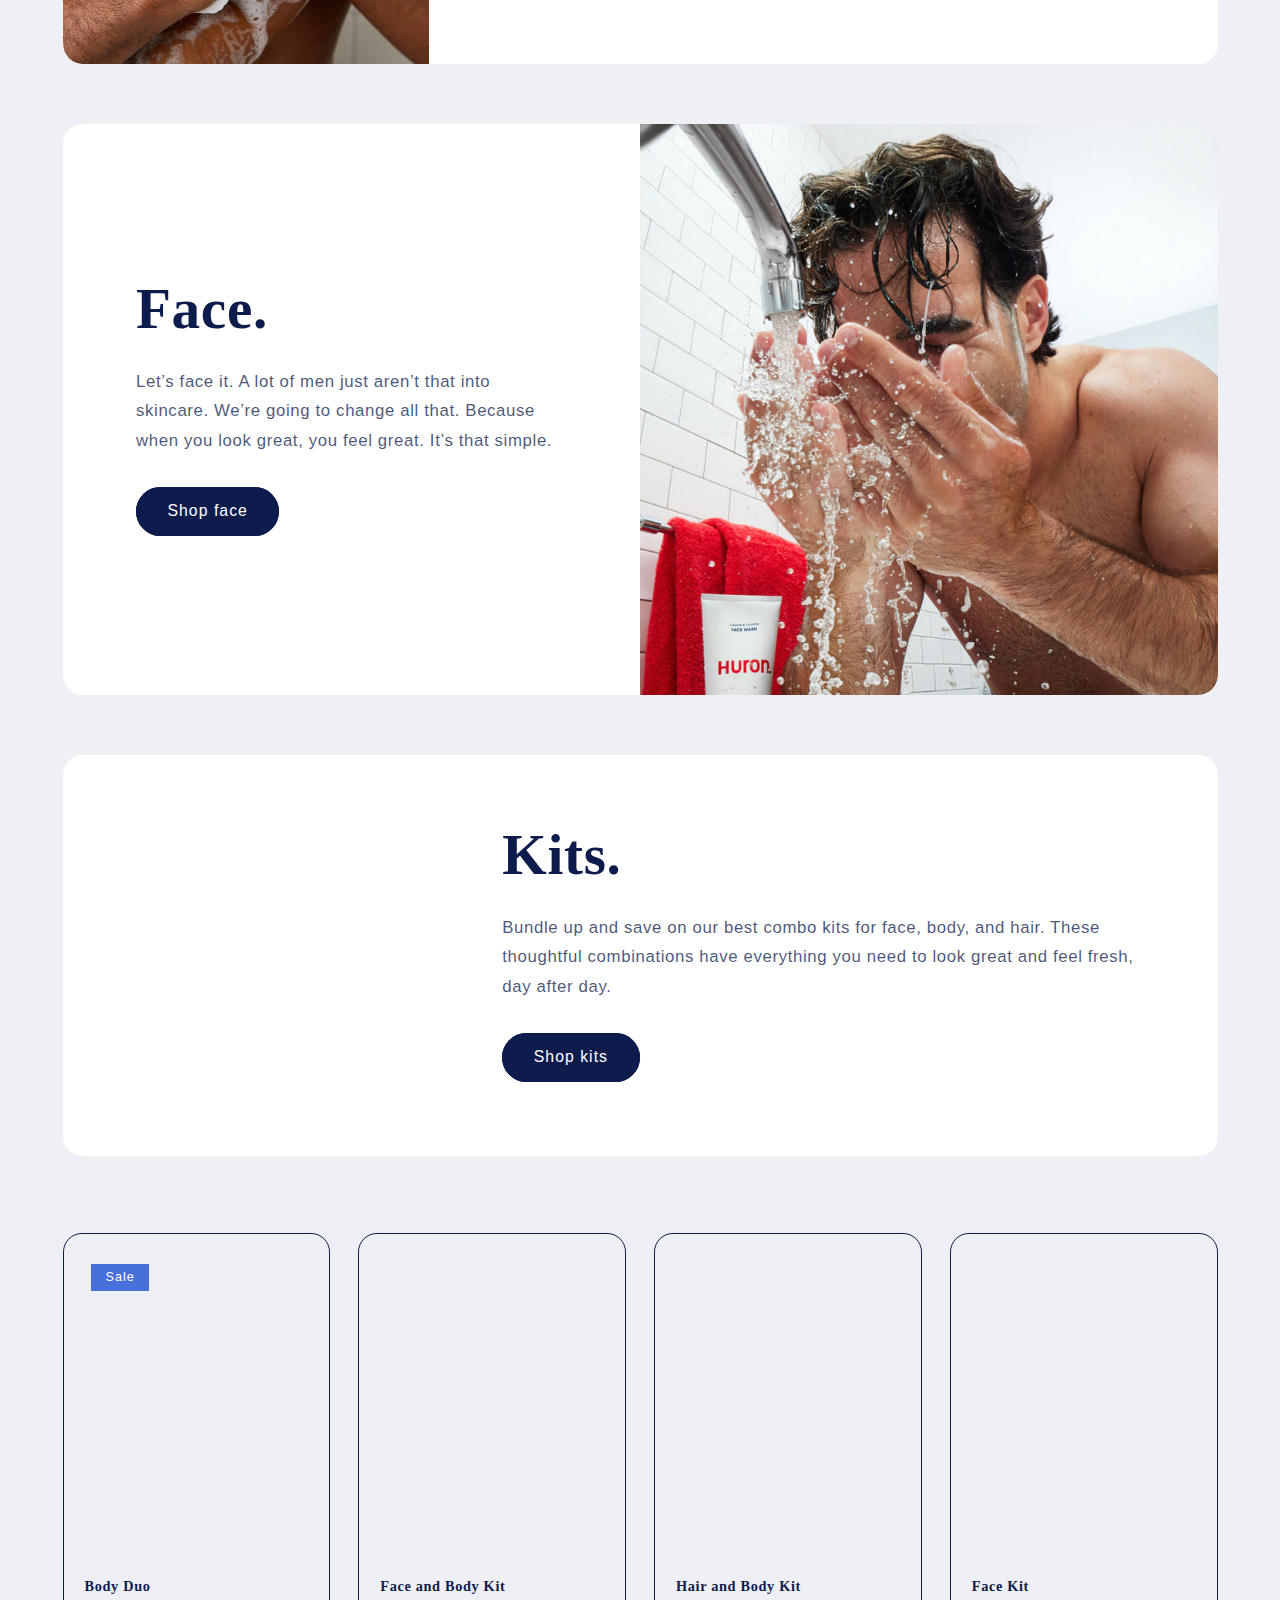
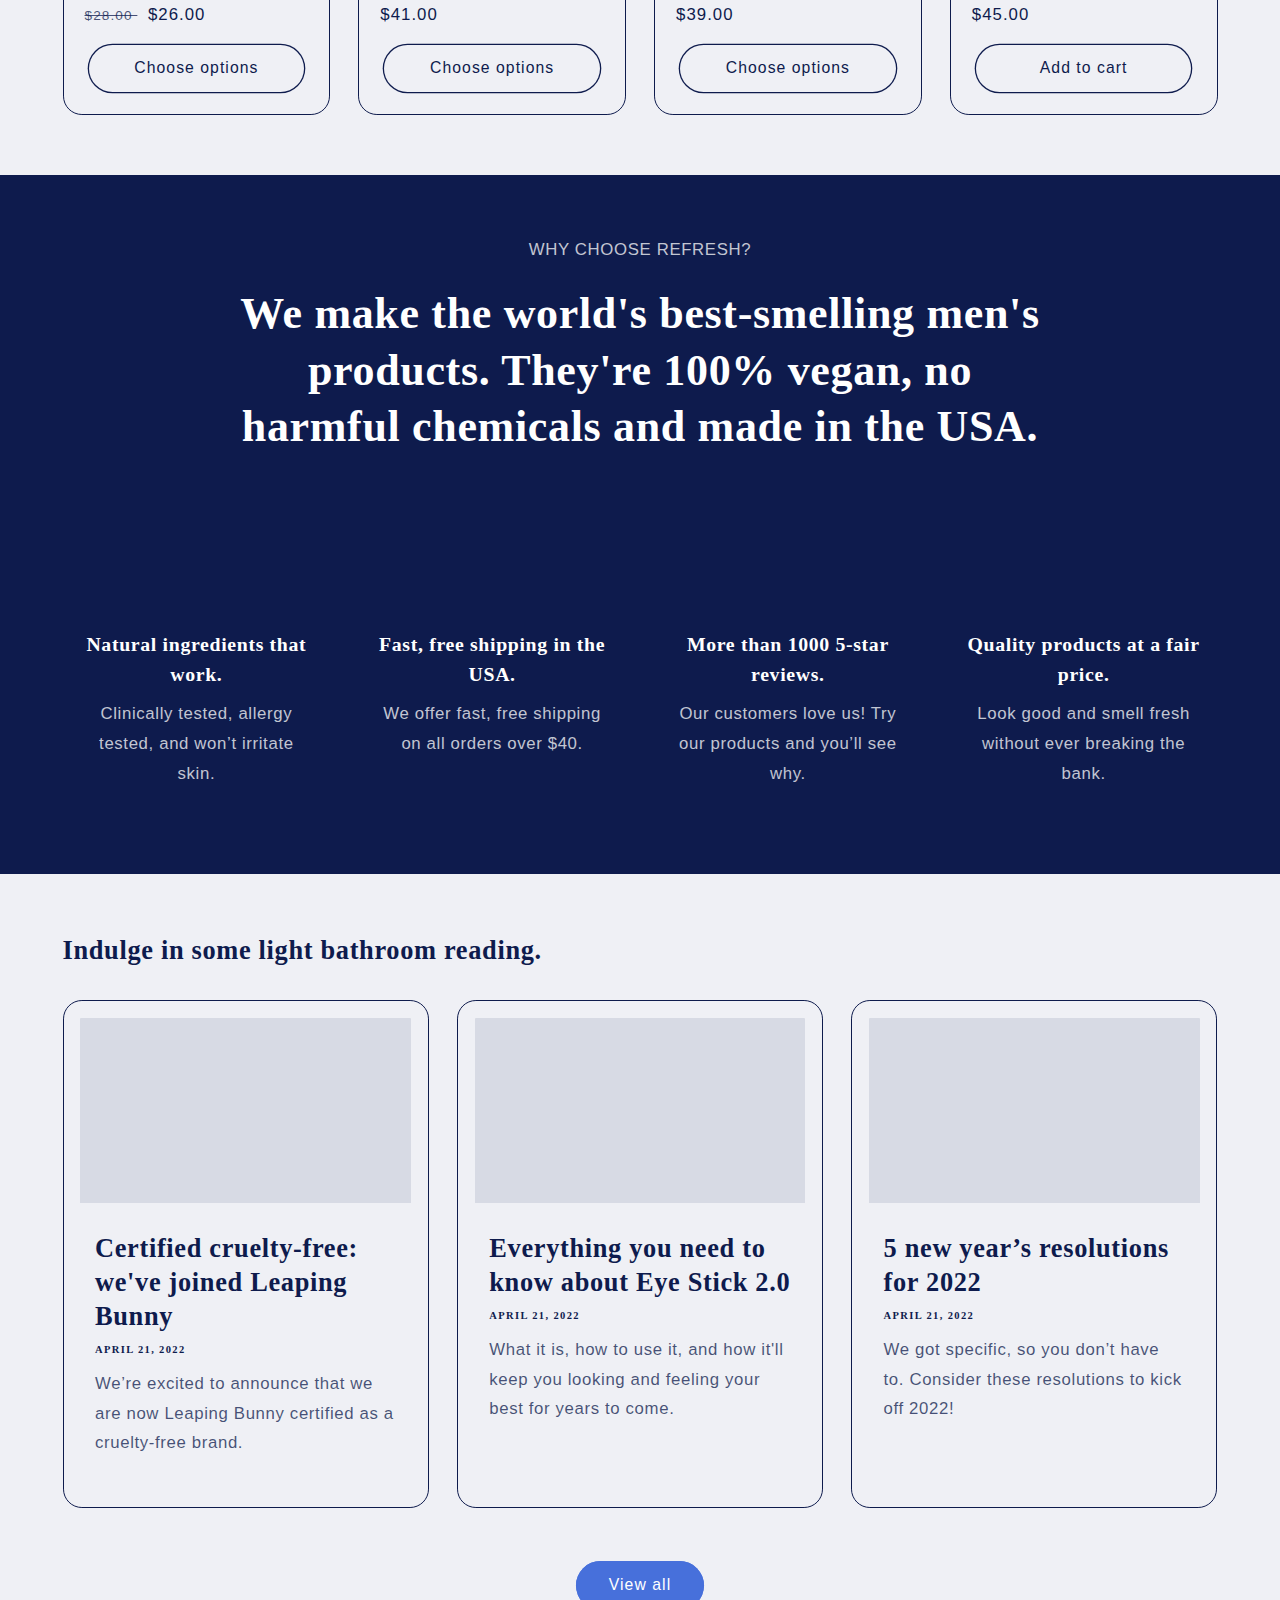
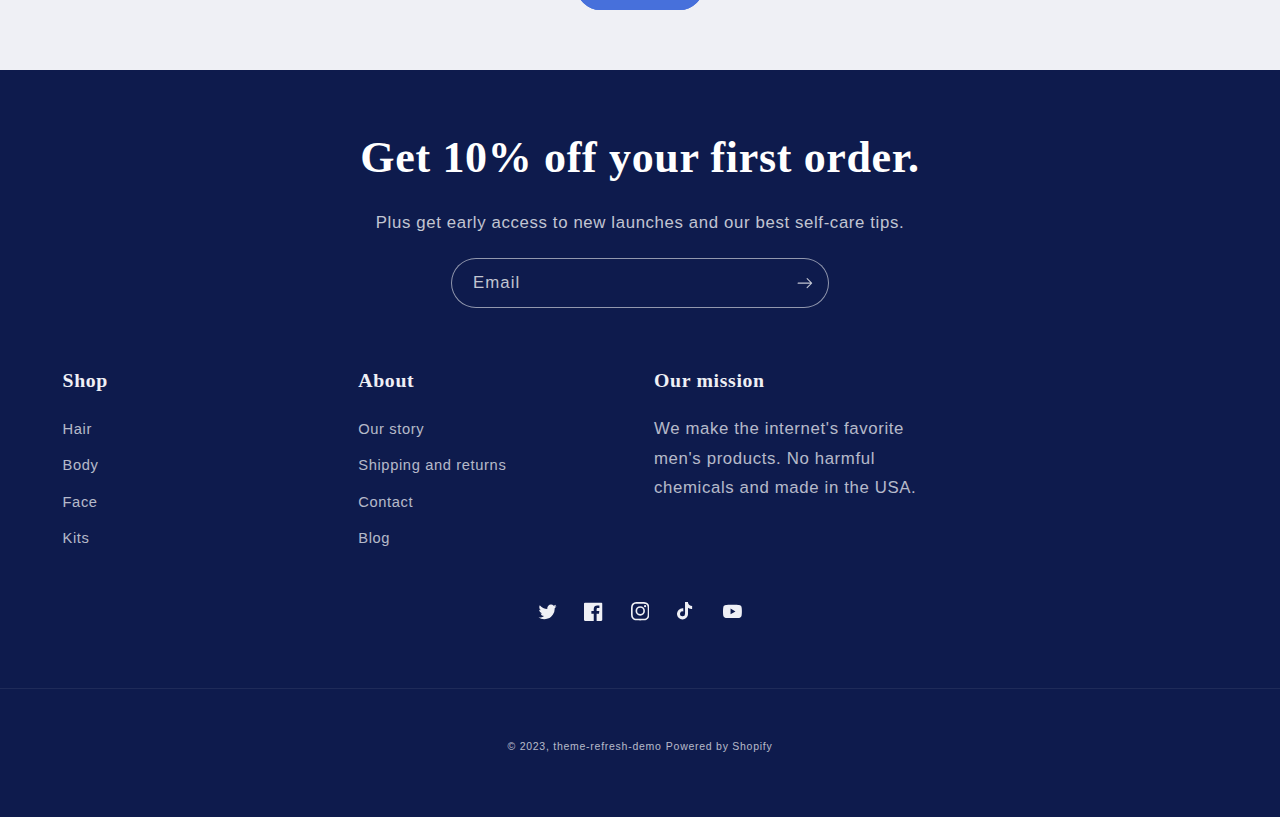
==== commit 1529efc5: "added product page demo" ====
--- a/index.html
+++ b/index.html
@@ -1,87 +1,85 @@
-<!DOCTYPE html><html class="js" lang="en"><head>
-    <meta charset="utf-8">
-    <meta http-equiv="X-UA-Compatible" content="IE=edge">
-    <meta name="viewport" content="width=device-width,initial-scale=1">
-    <meta name="theme-color" content>
-    <link rel="canonical" href="https://theme-refresh-demo.myshopify.com/">
-    <link rel="preconnect" href="https://cdn.shopify.com" crossorigin><link rel="preconnect" href="https://fonts.shopifycdn.com" crossorigin><title>
-      theme-refresh-demo
-</title>
-
-    
-
-    
-
-<meta property="og:site_name" content="theme-refresh-demo">
-<meta property="og:url" content="https://theme-refresh-demo.myshopify.com/">
-<meta property="og:title" content="theme-refresh-demo">
-<meta property="og:type" content="website">
-<meta property="og:description" content="theme-refresh-demo"><meta name="twitter:site" content="@shopify"><meta name="twitter:card" content="summary_large_image">
-<meta name="twitter:title" content="theme-refresh-demo">
-<meta name="twitter:description" content="theme-refresh-demo">
-
-
-    <script type="text/javascript" async src="js/trekkie.storefront.0971b636a86a20ffd496149381a68cd43c35df09.min.js"></script><script type="text/javascript" async src="js/trekkie.storefront.0971b636a86a20ffd496149381a68cd43c35df09.min.js"></script><script src="js/global.js" defer="defer"></script>
-    <script>window.performance && window.performance.mark && window.performance.mark('shopify.content_for_header.start');</script><meta id="shopify-digital-wallet" name="shopify-digital-wallet" content="/63948128508/digital_wallets/dialog">
-<meta name="shopify-checkout-api-token" content="e61102500290c69ca5f711921b973443">
-<meta id="in-context-paypal-metadata" data-shop-id="63948128508" data-venmo-supported="true" data-environment="production" data-locale="en_US" data-paypal-v4="true" data-currency="USD">
-<script src="/horizontal-tiktok-feed.js"></script>
-<script>var Shopify = Shopify || {};
-Shopify.shop = "theme-refresh-demo.myshopify.com";
-Shopify.locale = "en";
-Shopify.currency = {"active":"USD","rate":"1.0"};
-Shopify.country = "US";
-Shopify.theme = {"name":"refresh\/refresh-demo-store","id":132932272380,"theme_store_id":null,"role":"main"};
-Shopify.theme.handle = "null";
-Shopify.theme.style = {"id":null,"handle":null};
-Shopify.cdnHost = "cdn.shopify.com";
-Shopify.routes = Shopify.routes || {};
-Shopify.routes.root = "/";</script>
-<script type="module">!function(o){(o.Shopify=o.Shopify||{}).modules=!0}(window);</script>
-<script>!function(o){function n(){var o=[];function n(){o.push(Array.prototype.slice.apply(arguments))}return n.q=o,n}var t=o.Shopify=o.Shopify||{};t.loadFeatures=n(),t.autoloadFeatures=n()}(window);</script>
-<script id="__st">var __st={"a":63948128508,"offset":7200,"reqid":"f9043aec-e63f-4ab9-bf56-3374e45cb626","pageurl":"theme-refresh-demo.myshopify.com\/","u":"898131221d4b","p":"home"};</script>
-<script>window.ShopifyPaypalV4VisibilityTracking = true;</script>
-<script>!function(o){o.addEventListener("DOMContentLoaded",function(){window.Shopify=window.Shopify||{},window.Shopify.recaptchaV3=window.Shopify.recaptchaV3||{siteKey:"6LcCR2cUAAAAANS1Gpq_mDIJ2pQuJphsSQaUEuc9"};var t=['form[action*="/contact"] input[name="form_type"][value="contact"]','form[action*="/comments"] input[name="form_type"][value="new_comment"]','form[action*="/account"] input[name="form_type"][value="customer_login"]','form[action*="/account"] input[name="form_type"][value="recover_customer_password"]','form[action*="/account"] input[name="form_type"][value="create_customer"]','form[action*="/contact"] input[name="form_type"][value="customer"]'].join(",");function n(e){e=e.target;null==e||null!=(e=function e(t,n){if(null==t.parentElement)return null;if("FORM"!=t.parentElement.tagName)return e(t.parentElement,n);for(var o=t.parentElement.action,r=0;r<n.length;r++)if(-1!==o.indexOf(n[r]))return t.parentElement;return null}(e,["/contact","/comments","/account"]))&&null!=e.querySelector(t)&&((e=o.createElement("script")).setAttribute("src","https://cdn.shopify.com/shopifycloud/storefront-recaptcha-v3/v0.6/index.js"),o.body.appendChild(e),o.removeEventListener("focus",n,!0),o.removeEventListener("change",n,!0),o.removeEventListener("click",n,!0))}o.addEventListener("click",n,!0),o.addEventListener("change",n,!0),o.addEventListener("focus",n,!0)})}(document);</script>
-<script data-source-attribution="shopify.loadfeatures" defer="defer" src="js/load_feature-3f13ad638dda6342084642726e80965205d5b82d761805d0f0b2850313bc1fdf.js" crossorigin="anonymous"></script>
-<script data-source-attribution="shopify.dynamic-checkout" defer="defer" src="js/features-87e8399988880142f2c62771b9d8f2ff6c290b3ff745dd426eb0dfe0db9d1dae.js" crossorigin="anonymous"></script>
-<script id="sections-script" data-sections="header,footer" defer="defer" src="//cdn.shopify.com/s/files/1/0639/4812/8508/t/25/compiled_assets/scripts.js?1782"></script>
-
-<style id="shopify-dynamic-checkout-cart">@media screen and (min-width: 750px) {
-  #dynamic-checkout-cart {
-    min-height: 50px;
-  }
-}
-
-@media screen and (max-width: 750px) {
-  #dynamic-checkout-cart {
-    min-height: 120px;
-  }
-}
-</style><script>window.performance && window.performance.mark && window.performance.mark('shopify.content_for_header.end');</script>
-
+<!DOCTYPE html>
+<html class="js" lang="en">
+  <head>
+    <meta charset="utf-8" />
+    <meta http-equiv="X-UA-Compatible" content="IE=edge" />
+    <meta name="viewport" content="width=device-width,initial-scale=1" />
+    <meta name="theme-color" content />
+    <link rel="canonical" href="https://theme-refresh-demo.myshopify.com/" />
+    <link rel="preconnect" href="https://cdn.shopify.com" crossorigin />
+    <link rel="preconnect" href="https://fonts.shopifycdn.com" crossorigin />
+    <title>theme-refresh-demo</title>
+
+    <meta property="og:site_name" content="theme-refresh-demo" />
+    <meta
+      property="og:url"
+      content="https://theme-refresh-demo.myshopify.com/"
+    />
+    <meta property="og:title" content="theme-refresh-demo" />
+    <meta property="og:type" content="website" />
+    <meta property="og:description" content="theme-refresh-demo" />
+    <meta name="twitter:site" content="@shopify" />
+    <meta name="twitter:card" content="summary_large_image" />
+    <meta name="twitter:title" content="theme-refresh-demo" />
+    <meta name="twitter:description" content="theme-refresh-demo" />
+
+
+    <meta
+      id="shopify-digital-wallet"
+      name="shopify-digital-wallet"
+      content="/63948128508/digital_wallets/dialog"
+    />
+    <meta
+      name="shopify-checkout-api-token"
+      content="e61102500290c69ca5f711921b973443"
+    />
+    <meta
+      id="in-context-paypal-metadata"
+      data-shop-id="63948128508"
+      data-venmo-supported="true"
+      data-environment="production"
+      data-locale="en_US"
+      data-paypal-v4="true"
+      data-currency="USD"
+    />
+    <script src="/horizontal-tiktok-feed.js" defer></script>
+
+    <style id="shopify-dynamic-checkout-cart">
+      @media screen and (min-width: 750px) {
+        #dynamic-checkout-cart {
+          min-height: 50px;
+        }
+      }
+
+      @media screen and (max-width: 750px) {
+        #dynamic-checkout-cart {
+          min-height: 120px;
+        }
+      }
+    </style>
 
     <style data-shopify>
       @font-face {
-  font-family: Questrial;
-  font-weight: 400;
-  font-style: normal;
-  font-display: swap;
-  src: url("https://fonts.shopifycdn.com/questrial/questrial_n4.0ba6d2b6094954bab23732c75d3ecb4c47a5869c.woff2?h1=dGhlbWUtcmVmcmVzaC1kZW1vLmFjY291bnQubXlzaG9waWZ5LmNvbQ&hmac=18f65bc230f30d25d5805f1db65ccea6669663ad113c17aa7a0f674c99f535d7") format("woff2"),
-       url("https://fonts.shopifycdn.com/questrial/questrial_n4.5abce10d8846bb9326c9741eaffed9667c847692.woff?h1=dGhlbWUtcmVmcmVzaC1kZW1vLmFjY291bnQubXlzaG9waWZ5LmNvbQ&hmac=697b2a64173d7e209089d7b6065c061bb69bd7054e847eb299dbdaa8f6cc5798") format("woff");
-}
-
-      
-      
-      
+        font-family: Questrial;
+        font-weight: 400;
+        font-style: normal;
+        font-display: swap;
+        src: url("https://fonts.shopifycdn.com/questrial/questrial_n4.0ba6d2b6094954bab23732c75d3ecb4c47a5869c.woff2?h1=dGhlbWUtcmVmcmVzaC1kZW1vLmFjY291bnQubXlzaG9waWZ5LmNvbQ&hmac=18f65bc230f30d25d5805f1db65ccea6669663ad113c17aa7a0f674c99f535d7")
+            format("woff2"),
+          url("https://fonts.shopifycdn.com/questrial/questrial_n4.5abce10d8846bb9326c9741eaffed9667c847692.woff?h1=dGhlbWUtcmVmcmVzaC1kZW1vLmFjY291bnQubXlzaG9waWZ5LmNvbQ&hmac=697b2a64173d7e209089d7b6065c061bb69bd7054e847eb299dbdaa8f6cc5798")
+            format("woff");
+      }
+
       @font-face {
-  font-family: Archivo;
-  font-weight: 700;
-  font-style: normal;
-  font-display: swap;
-  src: url("https://fonts.shopifycdn.com/archivo/archivo_n7.6f363ab30b12ea00d5e6243ed0e977a11393a3ad.woff2?h1=dGhlbWUtcmVmcmVzaC1kZW1vLmFjY291bnQubXlzaG9waWZ5LmNvbQ&hmac=4874a58501529b47ffe6375b61ae8fd7d3818267a576767449f083089778069a") format("woff2"),
-       url("https://fonts.shopifycdn.com/archivo/archivo_n7.846b40a5735bbd149ad44b083a19c3e5d88d8fab.woff?h1=dGhlbWUtcmVmcmVzaC1kZW1vLmFjY291bnQubXlzaG9waWZ5LmNvbQ&hmac=ce4341b22f09ec33afc6d0693bbed32ef90921cc6fe5673251c3742ebad93012") format("woff");
-}
-
+        font-family: Archivo;
+        font-weight: 700;
+        font-style: normal;
+        font-display: swap;
+        src: url("https://fonts.shopifycdn.com/archivo/archivo_n7.6f363ab30b12ea00d5e6243ed0e977a11393a3ad.woff2?h1=dGhlbWUtcmVmcmVzaC1kZW1vLmFjY291bnQubXlzaG9waWZ5LmNvbQ&hmac=4874a58501529b47ffe6375b61ae8fd7d3818267a576767449f083089778069a")
+            format("woff2"),
+          url("https://fonts.shopifycdn.com/archivo/archivo_n7.846b40a5735bbd149ad44b083a19c3e5d88d8fab.woff?h1=dGhlbWUtcmVmcmVzaC1kZW1vLmFjY291bnQubXlzaG9waWZ5LmNvbQ&hmac=ce4341b22f09ec33afc6d0693bbed32ef90921cc6fe5673251c3742ebad93012")
+            format("woff");
+      }
 
       :root {
         --font-body-family: Questrial, sans-serif;
@@ -107,7 +105,7 @@
         --payment-terms-background-color: #eff0f5;
 
         --gradient-base-background-1: #eff0f5;
-        --gradient-base-background-2: #FFFFFF;
+        --gradient-base-background-2: #ffffff;
         --gradient-base-accent-1: #4770db;
         --gradient-base-accent-2: #0e1b4d;
 
@@ -115,7 +113,7 @@
         --media-border-opacity: 0.1;
         --media-border-width: 0px;
         --media-radius: 20px;
-        --media-shadow-opacity: 0.0;
+        --media-shadow-opacity: 0;
         --media-shadow-horizontal-offset: 0px;
         --media-shadow-vertical-offset: 4px;
         --media-shadow-blur-radius: 5px;
@@ -128,25 +126,25 @@
         --card-corner-radius: 1.8rem;
         --card-text-alignment: left;
         --card-border-width: 0.1rem;
-        --card-border-opacity: 1.0;
-        --card-shadow-opacity: 0.0;
-        --card-shadow-horizontal-offset: 0.0rem;
+        --card-border-opacity: 1;
+        --card-shadow-opacity: 0;
+        --card-shadow-horizontal-offset: 0rem;
         --card-shadow-vertical-offset: 0.4rem;
         --card-shadow-blur-radius: 0.5rem;
 
-        --badge-corner-radius: 0.0rem;
+        --badge-corner-radius: 0rem;
 
         --popup-border-width: 1px;
         --popup-border-opacity: 0.1;
         --popup-corner-radius: 18px;
-        --popup-shadow-opacity: 0.0;
+        --popup-shadow-opacity: 0;
         --popup-shadow-horizontal-offset: 0px;
         --popup-shadow-vertical-offset: 4px;
         --popup-shadow-blur-radius: 5px;
 
         --drawer-border-width: 0px;
         --drawer-border-opacity: 0.1;
-        --drawer-shadow-opacity: 0.0;
+        --drawer-shadow-opacity: 0;
         --drawer-shadow-horizontal-offset: 0px;
         --drawer-shadow-vertical-offset: 4px;
         --drawer-shadow-blur-radius: 5px;
@@ -162,7 +160,7 @@
         --text-boxes-border-opacity: 0.1;
         --text-boxes-border-width: 0px;
         --text-boxes-radius: 20px;
-        --text-boxes-shadow-opacity: 0.0;
+        --text-boxes-shadow-opacity: 0;
         --text-boxes-shadow-horizontal-offset: 0px;
         --text-boxes-shadow-vertical-offset: 4px;
         --text-boxes-shadow-blur-radius: 5px;
@@ -170,8 +168,8 @@
         --buttons-radius: 40px;
         --buttons-radius-outset: 41px;
         --buttons-border-width: 1px;
-        --buttons-border-opacity: 1.0;
-        --buttons-shadow-opacity: 0.0;
+        --buttons-border-opacity: 1;
+        --buttons-shadow-opacity: 0;
         --buttons-shadow-horizontal-offset: 0px;
         --buttons-shadow-vertical-offset: 4px;
         --buttons-shadow-blur-radius: 5px;
@@ -180,7 +178,7 @@
         --inputs-radius: 26px;
         --inputs-border-width: 1px;
         --inputs-border-opacity: 0.55;
-        --inputs-shadow-opacity: 0.0;
+        --inputs-shadow-opacity: 0;
         --inputs-shadow-horizontal-offset: 0px;
         --inputs-margin-offset: 0px;
         --inputs-shadow-vertical-offset: 4px;
@@ -190,7 +188,7 @@
         --variant-pills-radius: 40px;
         --variant-pills-border-width: 1px;
         --variant-pills-border-opacity: 0.55;
-        --variant-pills-shadow-opacity: 0.0;
+        --variant-pills-shadow-opacity: 0;
         --variant-pills-shadow-horizontal-offset: 0px;
         --variant-pills-shadow-vertical-offset: 0px;
         --variant-pills-shadow-blur-radius: 5px;
@@ -229,1824 +227,4974 @@
       }
     </style>
 
-    <link href="css/base.css" rel="stylesheet" type="text/css" media="all">
-<link rel="preload" as="font" href="https://fonts.shopifycdn.com/questrial/questrial_n4.0ba6d2b6094954bab23732c75d3ecb4c47a5869c.woff2?h1=dGhlbWUtcmVmcmVzaC1kZW1vLmFjY291bnQubXlzaG9waWZ5LmNvbQ&hmac=18f65bc230f30d25d5805f1db65ccea6669663ad113c17aa7a0f674c99f535d7" type="font/woff2" crossorigin><link rel="preload" as="font" href="https://fonts.shopifycdn.com/archivo/archivo_n7.6f363ab30b12ea00d5e6243ed0e977a11393a3ad.woff2?h1=dGhlbWUtcmVmcmVzaC1kZW1vLmFjY291bnQubXlzaG9waWZ5LmNvbQ&hmac=4874a58501529b47ffe6375b61ae8fd7d3818267a576767449f083089778069a" type="font/woff2" crossorigin><link rel="stylesheet" href="css/component-predictive-search.css" media="print" onload="this.media='all'"><script>document.documentElement.className = document.documentElement.className.replace('no-js', 'js');
-    if (Shopify.designMode) {
-      document.documentElement.classList.add('shopify-design-mode');
-    }
+    <link href="css/base.css" rel="stylesheet" type="text/css" media="all" />
+    <link
+      rel="preload"
+      as="font"
+      href="https://fonts.shopifycdn.com/questrial/questrial_n4.0ba6d2b6094954bab23732c75d3ecb4c47a5869c.woff2?h1=dGhlbWUtcmVmcmVzaC1kZW1vLmFjY291bnQubXlzaG9waWZ5LmNvbQ&hmac=18f65bc230f30d25d5805f1db65ccea6669663ad113c17aa7a0f674c99f535d7"
+      type="font/woff2"
+      crossorigin
+    />
+    <link
+      rel="preload"
+      as="font"
+      href="https://fonts.shopifycdn.com/archivo/archivo_n7.6f363ab30b12ea00d5e6243ed0e977a11393a3ad.woff2?h1=dGhlbWUtcmVmcmVzaC1kZW1vLmFjY291bnQubXlzaG9waWZ5LmNvbQ&hmac=4874a58501529b47ffe6375b61ae8fd7d3818267a576767449f083089778069a"
+      type="font/woff2"
+      crossorigin
+    />
+    <link
+      rel="stylesheet"
+      href="css/component-predictive-search.css"
+      media="print"
+      onload="this.media='all'"
+    />
+    <script>
+      document.documentElement.className =
+        document.documentElement.className.replace("no-js", "js");
+      if (Shopify.designMode) {
+        document.documentElement.classList.add("shopify-design-mode");
+      }
     </script>
-  <link href="https://monorail-edge.shopifysvc.com" rel="dns-prefetch">
-
-<link href="https://cdn.shopify.com/shopifycloud/boomerang/shopify-boomerang-1.0.0.min.js" rel="preload" as="script">
-</head><body class="gradient"><iframe src="about:blank" title role="presentation" loading="eager" style="width: 0px; height: 0px; border: 0px; display: none;"></iframe><link rel="prefetch" fetchpriority="low" as="script" href="https://cdn.shopify.com/shopifycloud/checkout-web/assets/runtime.latest.en.8645d252f07ec25fdbc6.js"><link rel="prefetch" fetchpriority="low" as="script" href="https://cdn.shopify.com/shopifycloud/checkout-web/assets/checkout-web-packages~Information~NoAddressLocation~Payment~PostPurchase~Review~Shipping~ShopPay~Sho~cf13f96e.latest.en.04837ae4ff5a8e949953.js"><link rel="prefetch" fetchpriority="low" as="script" href="https://cdn.shopify.com/shopifycloud/checkout-web/assets/Information~Payment~ShopPay.latest.en.84ff9c0024faf7f72c14.js"><link rel="prefetch" fetchpriority="low" as="script" href="https://cdn.shopify.com/shopifycloud/checkout-web/assets/Information.latest.en.900911b3d82c82309ebf.js"><link rel="prefetch" fetchpriority="low" as="script" href="https://cdn.shopify.com/shopifycloud/checkout-web/assets/checkout-web-ui~app.latest.en.86cd9328cdcd6cd3a58f.js"><link rel="prefetch" fetchpriority="low" as="script" href="https://cdn.shopify.com/shopifycloud/checkout-web/assets/vendors~app.latest.en.b4546f9bffad10b3673b.js"><link rel="prefetch" fetchpriority="low" as="script" href="https://cdn.shopify.com/shopifycloud/checkout-web/assets/checkout-web-packages~app.latest.en.f5154093d2604596d084.js"><link rel="prefetch" fetchpriority="low" as="script" href="https://cdn.shopify.com/shopifycloud/checkout-web/assets/app.latest.en.931851b1b02f1bcae42a.js"><link rel="prefetch" fetchpriority="low" as="style" href="https://cdn.shopify.com/shopifycloud/checkout-web/assets/checkout-web-ui~app.latest.en.9f2a5e9ec696775e2217.css"><link rel="prefetch" fetchpriority="low" as="style" href="https://cdn.shopify.com/shopifycloud/checkout-web/assets/vendors~app.latest.en.e788719f193b49c039a3.css"><link rel="prefetch" fetchpriority="low" as="style" href="https://cdn.shopify.com/shopifycloud/checkout-web/assets/app.latest.en.6b4c79ead7042980b29d.css"><link rel="prefetch" fetchpriority="low" as="style" href="https://cdn.shopify.com/shopifycloud/checkout-web/assets/Information~Payment~ShopPay.latest.en.da9f06164a980bf8e7ea.css"><link rel="prefetch" fetchpriority="low" as="style" href="https://cdn.shopify.com/shopifycloud/checkout-web/assets/Information.latest.en.9a0274ab07be120c1902.css">
-
-  
+    <link href="https://monorail-edge.shopifysvc.com" rel="dns-prefetch" />
+  </head>
+  <body class="gradient">
+    <iframe
+      src="about:blank"
+      title
+      role="presentation"
+      loading="eager"
+      style="width: 0px; height: 0px; border: 0px; display: none"
+    ></iframe
+    ><link
+      rel="prefetch"
+      fetchpriority="low"
+      as="script"
+      href="https://cdn.shopify.com/shopifycloud/checkout-web/assets/runtime.latest.en.8645d252f07ec25fdbc6.js"
+    /><link
+      rel="prefetch"
+      fetchpriority="low"
+      as="script"
+      href="https://cdn.shopify.com/shopifycloud/checkout-web/assets/checkout-web-packages~Information~NoAddressLocation~Payment~PostPurchase~Review~Shipping~ShopPay~Sho~cf13f96e.latest.en.04837ae4ff5a8e949953.js"
+    /><link
+      rel="prefetch"
+      fetchpriority="low"
+      as="script"
+      href="https://cdn.shopify.com/shopifycloud/checkout-web/assets/Information~Payment~ShopPay.latest.en.84ff9c0024faf7f72c14.js"
+    /><link
+      rel="prefetch"
+      fetchpriority="low"
+      as="script"
+      href="https://cdn.shopify.com/shopifycloud/checkout-web/assets/Information.latest.en.900911b3d82c82309ebf.js"
+    /><link
+      rel="prefetch"
+      fetchpriority="low"
+      as="script"
+      href="https://cdn.shopify.com/shopifycloud/checkout-web/assets/checkout-web-ui~app.latest.en.86cd9328cdcd6cd3a58f.js"
+    /><link
+      rel="prefetch"
+      fetchpriority="low"
+      as="script"
+      href="https://cdn.shopify.com/shopifycloud/checkout-web/assets/vendors~app.latest.en.b4546f9bffad10b3673b.js"
+    /><link
+      rel="prefetch"
+      fetchpriority="low"
+      as="script"
+      href="https://cdn.shopify.com/shopifycloud/checkout-web/assets/checkout-web-packages~app.latest.en.f5154093d2604596d084.js"
+    /><link
+      rel="prefetch"
+      fetchpriority="low"
+      as="script"
+      href="https://cdn.shopify.com/shopifycloud/checkout-web/assets/app.latest.en.931851b1b02f1bcae42a.js"
+    /><link
+      rel="prefetch"
+      fetchpriority="low"
+      as="style"
+      href="https://cdn.shopify.com/shopifycloud/checkout-web/assets/checkout-web-ui~app.latest.en.9f2a5e9ec696775e2217.css"
+    /><link
+      rel="prefetch"
+      fetchpriority="low"
+      as="style"
+      href="https://cdn.shopify.com/shopifycloud/checkout-web/assets/vendors~app.latest.en.e788719f193b49c039a3.css"
+    /><link
+      rel="prefetch"
+      fetchpriority="low"
+      as="style"
+      href="https://cdn.shopify.com/shopifycloud/checkout-web/assets/app.latest.en.6b4c79ead7042980b29d.css"
+    /><link
+      rel="prefetch"
+      fetchpriority="low"
+      as="style"
+      href="https://cdn.shopify.com/shopifycloud/checkout-web/assets/Information~Payment~ShopPay.latest.en.da9f06164a980bf8e7ea.css"
+    /><link
+      rel="prefetch"
+      fetchpriority="low"
+      as="style"
+      href="https://cdn.shopify.com/shopifycloud/checkout-web/assets/Information.latest.en.9a0274ab07be120c1902.css"
+    />
+
     <a class="skip-to-content-link button visually-hidden" href="#MainContent">
       Skip to content
     </a>
 
-<div id="shopify-section-cart-drawer" class="shopify-section"><script src="js/cart.js" defer="defer"></script>
-
-<style>
-  .drawer {
-    visibility: hidden;
-  }
-</style>
-
-<cart-drawer class="drawer is-empty">
-  <div id="CartDrawer" class="cart-drawer">
-    <div id="CartDrawer-Overlay" class="cart-drawer__overlay"></div>
-    <div class="drawer__inner" role="dialog" aria-modal="true" aria-label="Your cart" tabindex="-1"><div class="drawer__inner-empty">
-          <div class="cart-drawer__warnings center">
-            <div class="cart-drawer__empty-content">
-              <h2 class="cart__empty-text">Your cart is empty</h2>
-              <button class="drawer__close" type="button" onclick="this.closest('cart-drawer').close()" aria-label="Close"><svg xmlns="http://www.w3.org/2000/svg" aria-hidden="true" focusable="false" role="presentation" class="icon icon-close" fill="none" viewBox="0 0 18 17">
-  <path d="M.865 15.978a.5.5 0 00.707.707l7.433-7.431 7.579 7.282a.501.501 0 00.846-.37.5.5 0 00-.153-.351L9.712 8.546l7.417-7.416a.5.5 0 10-.707-.708L8.991 7.853 1.413.573a.5.5 0 10-.693.72l7.563 7.268-7.418 7.417z" fill="currentColor">
-</path></svg>
-</button>
-              <a href="/collections/all" class="button">
-                Continue shopping
-              </a></div>
-          </div></div><div class="drawer__header">
-        <h2 class="drawer__heading">Your cart</h2>
-        <button class="drawer__close" type="button" onclick="this.closest('cart-drawer').close()" aria-label="Close"><svg xmlns="http://www.w3.org/2000/svg" aria-hidden="true" focusable="false" role="presentation" class="icon icon-close" fill="none" viewBox="0 0 18 17">
-  <path d="M.865 15.978a.5.5 0 00.707.707l7.433-7.431 7.579 7.282a.501.501 0 00.846-.37.5.5 0 00-.153-.351L9.712 8.546l7.417-7.416a.5.5 0 10-.707-.708L8.991 7.853 1.413.573a.5.5 0 10-.693.72l7.563 7.268-7.418 7.417z" fill="currentColor">
-</path></svg>
-</button>
-      </div>
-      <cart-drawer-items class=" is-empty">
-        <form action="/cart" id="CartDrawer-Form" class="cart__contents cart-drawer__form" method="post">
-          <div id="CartDrawer-CartItems" class="drawer__contents js-contents"><p id="CartDrawer-LiveRegionText" class="visually-hidden" role="status"></p>
-            <p id="CartDrawer-LineItemStatus" class="visually-hidden" aria-hidden="true" role="status">Loading...</p>
+    <div id="shopify-section-cart-drawer" class="shopify-section">
+      <style>
+        .drawer {
+          visibility: hidden;
+        }
+      </style>
+
+      <cart-drawer class="drawer is-empty">
+        <div id="CartDrawer" class="cart-drawer">
+          <div id="CartDrawer-Overlay" class="cart-drawer__overlay"></div>
+          <div
+            class="drawer__inner"
+            role="dialog"
+            aria-modal="true"
+            aria-label="Your cart"
+            tabindex="-1"
+          >
+            <div class="drawer__inner-empty">
+              <div class="cart-drawer__warnings center">
+                <div class="cart-drawer__empty-content">
+                  <h2 class="cart__empty-text">Your cart is empty</h2>
+                  <button
+                    class="drawer__close"
+                    type="button"
+                    onclick="this.closest('cart-drawer').close()"
+                    aria-label="Close"
+                  >
+                    <svg
+                      xmlns="http://www.w3.org/2000/svg"
+                      aria-hidden="true"
+                      focusable="false"
+                      role="presentation"
+                      class="icon icon-close"
+                      fill="none"
+                      viewBox="0 0 18 17"
+                    >
+                      <path
+                        d="M.865 15.978a.5.5 0 00.707.707l7.433-7.431 7.579 7.282a.501.501 0 00.846-.37.5.5 0 00-.153-.351L9.712 8.546l7.417-7.416a.5.5 0 10-.707-.708L8.991 7.853 1.413.573a.5.5 0 10-.693.72l7.563 7.268-7.418 7.417z"
+                        fill="currentColor"
+                      ></path>
+                    </svg>
+                  </button>
+                  <a href="/collections/all" class="button">
+                    Continue shopping
+                  </a>
+                </div>
+              </div>
+            </div>
+            <div class="drawer__header">
+              <h2 class="drawer__heading">Your cart</h2>
+              <button
+                class="drawer__close"
+                type="button"
+                onclick="this.closest('cart-drawer').close()"
+                aria-label="Close"
+              >
+                <svg
+                  xmlns="http://www.w3.org/2000/svg"
+                  aria-hidden="true"
+                  focusable="false"
+                  role="presentation"
+                  class="icon icon-close"
+                  fill="none"
+                  viewBox="0 0 18 17"
+                >
+                  <path
+                    d="M.865 15.978a.5.5 0 00.707.707l7.433-7.431 7.579 7.282a.501.501 0 00.846-.37.5.5 0 00-.153-.351L9.712 8.546l7.417-7.416a.5.5 0 10-.707-.708L8.991 7.853 1.413.573a.5.5 0 10-.693.72l7.563 7.268-7.418 7.417z"
+                    fill="currentColor"
+                  ></path>
+                </svg>
+              </button>
+            </div>
+            <cart-drawer-items class="is-empty">
+              <form
+                action="/cart"
+                id="CartDrawer-Form"
+                class="cart__contents cart-drawer__form"
+                method="post"
+              >
+                <div
+                  id="CartDrawer-CartItems"
+                  class="drawer__contents js-contents"
+                >
+                  <p
+                    id="CartDrawer-LiveRegionText"
+                    class="visually-hidden"
+                    role="status"
+                  ></p>
+                  <p
+                    id="CartDrawer-LineItemStatus"
+                    class="visually-hidden"
+                    aria-hidden="true"
+                    role="status"
+                  >
+                    Loading...
+                  </p>
+                </div>
+                <div id="CartDrawer-CartErrors" role="alert"></div>
+              </form>
+            </cart-drawer-items>
+            <div class="drawer__footer">
+              <!-- Start blocks-->
+              <!-- Subtotals-->
+
+              <div class="cart-drawer__footer">
+                <div class="totals" role="status">
+                  <h2 class="totals__subtotal">Subtotal</h2>
+                  <p class="totals__subtotal-value">$0.00 USD</p>
+                </div>
+
+                <div></div>
+
+                <small class="tax-note caption-large rte"
+                  >Taxes and shipping calculated at checkout
+                </small>
+              </div>
+
+              <!-- CTAs -->
+
+              <div class="cart__ctas">
+                <noscript>
+                  <button
+                    type="submit"
+                    class="cart__update-button button button--secondary"
+                    form="CartDrawer-Form"
+                  >
+                    Update
+                  </button>
+                </noscript>
+
+                <button
+                  type="submit"
+                  id="CartDrawer-Checkout"
+                  class="cart__checkout-button button"
+                  name="checkout"
+                  form="CartDrawer-Form"
+                  disabled
+                >
+                  Check out
+                </button>
+              </div>
+            </div>
           </div>
-          <div id="CartDrawer-CartErrors" role="alert"></div>
-        </form>
-      </cart-drawer-items>
-      <div class="drawer__footer"><!-- Start blocks-->
-        <!-- Subtotals-->
-
-        <div class="cart-drawer__footer">
-          <div class="totals" role="status">
-            <h2 class="totals__subtotal">Subtotal</h2>
-            <p class="totals__subtotal-value">$0.00 USD</p>
-          </div>
-
-          <div></div>
-
-          <small class="tax-note caption-large rte">Taxes and shipping calculated at checkout
-</small>
         </div>
-
-        <!-- CTAs -->
-
-        <div class="cart__ctas">
-          <noscript>
-            <button type="submit" class="cart__update-button button button--secondary" form="CartDrawer-Form">
-              Update
-            </button>
-          </noscript>
-
-          <button type="submit" id="CartDrawer-Checkout" class="cart__checkout-button button" name="checkout" form="CartDrawer-Form" disabled>
-            Check out
-          </button>
-        </div>
+      </cart-drawer>
+    </div>
+    <div id="shopify-section-announcement-bar" class="shopify-section">
+      <div
+        class="announcement-bar color-accent-1 gradient"
+        role="region"
+        aria-label="Announcement"
+      >
+        <p class="announcement-bar__message h5">Free shipping on orders $40+</p>
       </div>
     </div>
-  </div>
-</cart-drawer>
-
-
-</div>
-<div id="shopify-section-announcement-bar" class="shopify-section"><div class="announcement-bar color-accent-1 gradient" role="region" aria-label="Announcement"><p class="announcement-bar__message h5">
-                Free shipping on orders $40+
-</p></div>
-</div>
-    <div id="shopify-section-header" class="shopify-section section-header"><link rel="stylesheet" href="css/component-list-menu.css" media="print" onload="this.media='all'">
-<link rel="stylesheet" href="css/component-search.css" media="print" onload="this.media='all'">
-<link rel="stylesheet" href="css/component-menu-drawer.css" media="print" onload="this.media='all'">
-<link rel="stylesheet" href="css/component-cart-notification.css" media="print" onload="this.media='all'">
-<link rel="stylesheet" href="css/component-cart-items.css" media="print" onload="this.media='all'"><link rel="stylesheet" href="css/component-price.css" media="print" onload="this.media='all'">
-  <link rel="stylesheet" href="css/component-loading-overlay.css" media="print" onload="this.media='all'"><link href="css/component-cart-drawer.css" rel="stylesheet" type="text/css" media="all">
-  <link href="css/component-cart.css" rel="stylesheet" type="text/css" media="all">
-  <link href="css/component-totals.css" rel="stylesheet" type="text/css" media="all">
-  <link href="css/component-price.css" rel="stylesheet" type="text/css" media="all">
-  <link href="css/component-discounts.css" rel="stylesheet" type="text/css" media="all">
-  <link href="css/component-loading-overlay.css" rel="stylesheet" type="text/css" media="all">
-<noscript><link href="css/component-list-menu.css" rel="stylesheet" type="text/css" media="all"></noscript>
-<noscript><link href="css/component-search.css" rel="stylesheet" type="text/css" media="all"></noscript>
-<noscript><link href="css/component-menu-drawer.css" rel="stylesheet" type="text/css" media="all"></noscript>
-<noscript><link href="css/component-cart-notification.css" rel="stylesheet" type="text/css" media="all"></noscript>
-<noscript><link href="css/component-cart-items.css" rel="stylesheet" type="text/css" media="all"></noscript>
-
-<style>
-  header-drawer {
-    justify-self: start;
-    margin-left: -1.2rem;
-  }
-
-  .header__heading-logo {
-    max-width: 120px;
-  }
-
-  @media screen and (min-width: 990px) {
-    header-drawer {
-      display: none;
-    }
-  }
-
-  .menu-drawer-container {
-    display: flex;
-  }
-
-  .list-menu {
-    list-style: none;
-    padding: 0;
-    margin: 0;
-  }
-
-  .list-menu--inline {
-    display: inline-flex;
-    flex-wrap: wrap;
-  }
-
-  summary.list-menu__item {
-    padding-right: 2.7rem;
-  }
-
-  .list-menu__item {
-    display: flex;
-    align-items: center;
-    line-height: calc(1 + 0.3 / var(--font-body-scale));
-  }
-
-  .list-menu__item--link {
-    text-decoration: none;
-    padding-bottom: 1rem;
-    padding-top: 1rem;
-    line-height: calc(1 + 0.8 / var(--font-body-scale));
-  }
-
-  @media screen and (min-width: 750px) {
-    .list-menu__item--link {
-      padding-bottom: 0.5rem;
-      padding-top: 0.5rem;
-    }
-  }
-</style><style data-shopify>.header {
-    padding-top: 10px;
-    padding-bottom: 10px;
-  }
-
-  .section-header {
-    margin-bottom: 0px;
-  }
-
-  @media screen and (min-width: 750px) {
-    .section-header {
-      margin-bottom: 0px;
-    }
-  }
-
-  @media screen and (min-width: 990px) {
-    .header {
-      padding-top: 20px;
-      padding-bottom: 20px;
-    }
-  }</style><script src="js/details-disclosure.js" defer="defer"></script>
-<svg xmlns="http://www.w3.org/2000/svg" class="hidden">
-  <symbol id="icon-search" viewBox="0 0 18 19" fill="none">
-    <path fill-rule="evenodd" clip-rule="evenodd" d="M11.03 11.68A5.784 5.784 0 112.85 3.5a5.784 5.784 0 018.18 8.18zm.26 1.12a6.78 6.78 0 11.72-.7l5.4 5.4a.5.5 0 11-.71.7l-5.41-5.4z" fill="currentColor"/>
-  </symbol>
-
-  <symbol id="icon-close" class="icon icon-close" fill="none" viewBox="0 0 18 17">
-    <path d="M.865 15.978a.5.5 0 00.707.707l7.433-7.431 7.579 7.282a.501.501 0 00.846-.37.5.5 0 00-.153-.351L9.712 8.546l7.417-7.416a.5.5 0 10-.707-.708L8.991 7.853 1.413.573a.5.5 0 10-.693.72l7.563 7.268-7.418 7.417z" fill="currentColor">
-  </path></symbol>
-</svg>
-<sticky-header class="header-wrapper color-inverse gradient">
-  <header class="header header--top-center page-width header--has-menu"><header-drawer data-breakpoint="tablet">
-        <details id="Details-menu-drawer-container" class="menu-drawer-container">
-          <summary class="header__icon header__icon--menu header__icon--summary link focus-inset" aria-label="Menu">
-            <span>
-              <svg xmlns="http://www.w3.org/2000/svg" aria-hidden="true" focusable="false" role="presentation" class="icon icon-hamburger" fill="none" viewBox="0 0 18 16">
-  <path d="M1 .5a.5.5 0 100 1h15.71a.5.5 0 000-1H1zM.5 8a.5.5 0 01.5-.5h15.71a.5.5 0 010 1H1A.5.5 0 01.5 8zm0 7a.5.5 0 01.5-.5h15.71a.5.5 0 010 1H1a.5.5 0 01-.5-.5z" fill="currentColor">
-</path></svg>
-
-              <svg xmlns="http://www.w3.org/2000/svg" aria-hidden="true" focusable="false" role="presentation" class="icon icon-close" fill="none" viewBox="0 0 18 17">
-  <path d="M.865 15.978a.5.5 0 00.707.707l7.433-7.431 7.579 7.282a.501.501 0 00.846-.37.5.5 0 00-.153-.351L9.712 8.546l7.417-7.416a.5.5 0 10-.707-.708L8.991 7.853 1.413.573a.5.5 0 10-.693.72l7.563 7.268-7.418 7.417z" fill="currentColor">
-</path></svg>
-
-            </span>
-          </summary>
-          <div id="menu-drawer" class="gradient menu-drawer motion-reduce" tabindex="-1">
-            <div class="menu-drawer__inner-container">
-              <div class="menu-drawer__navigation-container">
-                <nav class="menu-drawer__navigation">
-                  <ul class="menu-drawer__menu has-submenu list-menu" role="list"><li><a href="/collections/hair" class="menu-drawer__menu-item list-menu__item link link--text focus-inset">
+    <div id="shopify-section-header" class="shopify-section section-header">
+      <link
+        rel="stylesheet"
+        href="css/component-list-menu.css"
+        media="print"
+        onload="this.media='all'"
+      />
+      <link
+        rel="stylesheet"
+        href="css/component-search.css"
+        media="print"
+        onload="this.media='all'"
+      />
+      <link
+        rel="stylesheet"
+        href="css/component-menu-drawer.css"
+        media="print"
+        onload="this.media='all'"
+      />
+      <link
+        rel="stylesheet"
+        href="css/component-cart-notification.css"
+        media="print"
+        onload="this.media='all'"
+      />
+      <link
+        rel="stylesheet"
+        href="css/component-cart-items.css"
+        media="print"
+        onload="this.media='all'"
+      /><link
+        rel="stylesheet"
+        href="css/component-price.css"
+        media="print"
+        onload="this.media='all'"
+      />
+      <link
+        rel="stylesheet"
+        href="css/component-loading-overlay.css"
+        media="print"
+        onload="this.media='all'"
+      /><link
+        href="css/component-cart-drawer.css"
+        rel="stylesheet"
+        type="text/css"
+        media="all"
+      />
+      <link
+        href="css/component-cart.css"
+        rel="stylesheet"
+        type="text/css"
+        media="all"
+      />
+      <link
+        href="css/component-totals.css"
+        rel="stylesheet"
+        type="text/css"
+        media="all"
+      />
+      <link
+        href="css/component-price.css"
+        rel="stylesheet"
+        type="text/css"
+        media="all"
+      />
+      <link
+        href="css/component-discounts.css"
+        rel="stylesheet"
+        type="text/css"
+        media="all"
+      />
+      <link
+        href="css/component-loading-overlay.css"
+        rel="stylesheet"
+        type="text/css"
+        media="all"
+      />
+      <noscript
+        ><link
+          href="css/component-list-menu.css"
+          rel="stylesheet"
+          type="text/css"
+          media="all"
+      /></noscript>
+      <noscript
+        ><link
+          href="css/component-search.css"
+          rel="stylesheet"
+          type="text/css"
+          media="all"
+      /></noscript>
+      <noscript
+        ><link
+          href="css/component-menu-drawer.css"
+          rel="stylesheet"
+          type="text/css"
+          media="all"
+      /></noscript>
+      <noscript
+        ><link
+          href="css/component-cart-notification.css"
+          rel="stylesheet"
+          type="text/css"
+          media="all"
+      /></noscript>
+      <noscript
+        ><link
+          href="css/component-cart-items.css"
+          rel="stylesheet"
+          type="text/css"
+          media="all"
+      /></noscript>
+
+      <style>
+        header-drawer {
+          justify-self: start;
+          margin-left: -1.2rem;
+        }
+
+        .header__heading-logo {
+          max-width: 120px;
+        }
+
+        @media screen and (min-width: 990px) {
+          header-drawer {
+            display: none;
+          }
+        }
+
+        .menu-drawer-container {
+          display: flex;
+        }
+
+        .list-menu {
+          list-style: none;
+          padding: 0;
+          margin: 0;
+        }
+
+        .list-menu--inline {
+          display: inline-flex;
+          flex-wrap: wrap;
+        }
+
+        summary.list-menu__item {
+          padding-right: 2.7rem;
+        }
+
+        .list-menu__item {
+          display: flex;
+          align-items: center;
+          line-height: calc(1 + 0.3 / var(--font-body-scale));
+        }
+
+        .list-menu__item--link {
+          text-decoration: none;
+          padding-bottom: 1rem;
+          padding-top: 1rem;
+          line-height: calc(1 + 0.8 / var(--font-body-scale));
+        }
+
+        @media screen and (min-width: 750px) {
+          .list-menu__item--link {
+            padding-bottom: 0.5rem;
+            padding-top: 0.5rem;
+          }
+        }</style
+      ><style data-shopify>
+        .header {
+          padding-top: 10px;
+          padding-bottom: 10px;
+        }
+
+        .section-header {
+          margin-bottom: 0px;
+        }
+
+        @media screen and (min-width: 750px) {
+          .section-header {
+            margin-bottom: 0px;
+          }
+        }
+
+        @media screen and (min-width: 990px) {
+          .header {
+            padding-top: 20px;
+            padding-bottom: 20px;
+          }
+        }
+      </style>
+      <svg xmlns="http://www.w3.org/2000/svg" class="hidden">
+        <symbol id="icon-search" viewBox="0 0 18 19" fill="none">
+          <path
+            fill-rule="evenodd"
+            clip-rule="evenodd"
+            d="M11.03 11.68A5.784 5.784 0 112.85 3.5a5.784 5.784 0 018.18 8.18zm.26 1.12a6.78 6.78 0 11.72-.7l5.4 5.4a.5.5 0 11-.71.7l-5.41-5.4z"
+            fill="currentColor"
+          />
+        </symbol>
+
+        <symbol
+          id="icon-close"
+          class="icon icon-close"
+          fill="none"
+          viewBox="0 0 18 17"
+        >
+          <path
+            d="M.865 15.978a.5.5 0 00.707.707l7.433-7.431 7.579 7.282a.501.501 0 00.846-.37.5.5 0 00-.153-.351L9.712 8.546l7.417-7.416a.5.5 0 10-.707-.708L8.991 7.853 1.413.573a.5.5 0 10-.693.72l7.563 7.268-7.418 7.417z"
+            fill="currentColor"
+          ></path>
+        </symbol>
+      </svg>
+      <sticky-header class="header-wrapper color-inverse gradient">
+        <header class="header header--top-center page-width header--has-menu">
+          <header-drawer data-breakpoint="tablet">
+            <details
+              id="Details-menu-drawer-container"
+              class="menu-drawer-container"
+            >
+              <summary
+                class="header__icon header__icon--menu header__icon--summary link focus-inset"
+                aria-label="Menu"
+              >
+                <span>
+                  <svg
+                    xmlns="http://www.w3.org/2000/svg"
+                    aria-hidden="true"
+                    focusable="false"
+                    role="presentation"
+                    class="icon icon-hamburger"
+                    fill="none"
+                    viewBox="0 0 18 16"
+                  >
+                    <path
+                      d="M1 .5a.5.5 0 100 1h15.71a.5.5 0 000-1H1zM.5 8a.5.5 0 01.5-.5h15.71a.5.5 0 010 1H1A.5.5 0 01.5 8zm0 7a.5.5 0 01.5-.5h15.71a.5.5 0 010 1H1a.5.5 0 01-.5-.5z"
+                      fill="currentColor"
+                    ></path>
+                  </svg>
+
+                  <svg
+                    xmlns="http://www.w3.org/2000/svg"
+                    aria-hidden="true"
+                    focusable="false"
+                    role="presentation"
+                    class="icon icon-close"
+                    fill="none"
+                    viewBox="0 0 18 17"
+                  >
+                    <path
+                      d="M.865 15.978a.5.5 0 00.707.707l7.433-7.431 7.579 7.282a.501.501 0 00.846-.37.5.5 0 00-.153-.351L9.712 8.546l7.417-7.416a.5.5 0 10-.707-.708L8.991 7.853 1.413.573a.5.5 0 10-.693.72l7.563 7.268-7.418 7.417z"
+                      fill="currentColor"
+                    ></path>
+                  </svg>
+                </span>
+              </summary>
+              <div
+                id="menu-drawer"
+                class="gradient menu-drawer motion-reduce"
+                tabindex="-1"
+              >
+                <div class="menu-drawer__inner-container">
+                  <div class="menu-drawer__navigation-container">
+                    <nav class="menu-drawer__navigation">
+                      <ul
+                        class="menu-drawer__menu has-submenu list-menu"
+                        role="list"
+                      >
+                        <li>
+                          <a
+                            href="/collections/hair"
+                            class="menu-drawer__menu-item list-menu__item link link--text focus-inset"
+                          >
                             Hair
-                          </a></li><li><a href="/collections/body" class="menu-drawer__menu-item list-menu__item link link--text focus-inset">
+                          </a>
+                        </li>
+                        <li>
+                          <a
+                            href="/collections/body"
+                            class="menu-drawer__menu-item list-menu__item link link--text focus-inset"
+                          >
                             Body
-                          </a></li><li><a href="/collections/face" class="menu-drawer__menu-item list-menu__item link link--text focus-inset">
+                          </a>
+                        </li>
+                        <li>
+                          <a
+                            href="/collections/face"
+                            class="menu-drawer__menu-item list-menu__item link link--text focus-inset"
+                          >
                             Face
-                          </a></li><li><a href="/collections/kits" class="menu-drawer__menu-item list-menu__item link link--text focus-inset">
+                          </a>
+                        </li>
+                        <li>
+                          <a
+                            href="/collections/kits"
+                            class="menu-drawer__menu-item list-menu__item link link--text focus-inset"
+                          >
                             Kits
-                          </a></li><li><details id="Details-menu-drawer-menu-item-5">
-                            <summary class="menu-drawer__menu-item list-menu__item link link--text focus-inset">
+                          </a>
+                        </li>
+                        <li>
+                          <details id="Details-menu-drawer-menu-item-5">
+                            <summary
+                              class="menu-drawer__menu-item list-menu__item link link--text focus-inset"
+                            >
                               About
-                              <svg viewBox="0 0 14 10" fill="none" aria-hidden="true" focusable="false" role="presentation" class="icon icon-arrow" xmlns="http://www.w3.org/2000/svg">
-  <path fill-rule="evenodd" clip-rule="evenodd" d="M8.537.808a.5.5 0 01.817-.162l4 4a.5.5 0 010 .708l-4 4a.5.5 0 11-.708-.708L11.793 5.5H1a.5.5 0 010-1h10.793L8.646 1.354a.5.5 0 01-.109-.546z" fill="currentColor">
-</path></svg>
-
-                              <svg aria-hidden="true" focusable="false" role="presentation" class="icon icon-caret" viewBox="0 0 10 6">
-  <path fill-rule="evenodd" clip-rule="evenodd" d="M9.354.646a.5.5 0 00-.708 0L5 4.293 1.354.646a.5.5 0 00-.708.708l4 4a.5.5 0 00.708 0l4-4a.5.5 0 000-.708z" fill="currentColor">
-</path></svg>
-
+                              <svg
+                                viewBox="0 0 14 10"
+                                fill="none"
+                                aria-hidden="true"
+                                focusable="false"
+                                role="presentation"
+                                class="icon icon-arrow"
+                                xmlns="http://www.w3.org/2000/svg"
+                              >
+                                <path
+                                  fill-rule="evenodd"
+                                  clip-rule="evenodd"
+                                  d="M8.537.808a.5.5 0 01.817-.162l4 4a.5.5 0 010 .708l-4 4a.5.5 0 11-.708-.708L11.793 5.5H1a.5.5 0 010-1h10.793L8.646 1.354a.5.5 0 01-.109-.546z"
+                                  fill="currentColor"
+                                ></path>
+                              </svg>
+
+                              <svg
+                                aria-hidden="true"
+                                focusable="false"
+                                role="presentation"
+                                class="icon icon-caret"
+                                viewBox="0 0 10 6"
+                              >
+                                <path
+                                  fill-rule="evenodd"
+                                  clip-rule="evenodd"
+                                  d="M9.354.646a.5.5 0 00-.708 0L5 4.293 1.354.646a.5.5 0 00-.708.708l4 4a.5.5 0 00.708 0l4-4a.5.5 0 000-.708z"
+                                  fill="currentColor"
+                                ></path>
+                              </svg>
                             </summary>
-                            <div id="link-About" class="menu-drawer__submenu has-submenu gradient motion-reduce" tabindex="-1">
+                            <div
+                              id="link-About"
+                              class="menu-drawer__submenu has-submenu gradient motion-reduce"
+                              tabindex="-1"
+                            >
                               <div class="menu-drawer__inner-submenu">
-                                <button class="menu-drawer__close-button link link--text focus-inset" aria-expanded="true">
-                                  <svg viewBox="0 0 14 10" fill="none" aria-hidden="true" focusable="false" role="presentation" class="icon icon-arrow" xmlns="http://www.w3.org/2000/svg">
-  <path fill-rule="evenodd" clip-rule="evenodd" d="M8.537.808a.5.5 0 01.817-.162l4 4a.5.5 0 010 .708l-4 4a.5.5 0 11-.708-.708L11.793 5.5H1a.5.5 0 010-1h10.793L8.646 1.354a.5.5 0 01-.109-.546z" fill="currentColor">
-</path></svg>
+                                <button
+                                  class="menu-drawer__close-button link link--text focus-inset"
+                                  aria-expanded="true"
+                                >
+                                  <svg
+                                    viewBox="0 0 14 10"
+                                    fill="none"
+                                    aria-hidden="true"
+                                    focusable="false"
+                                    role="presentation"
+                                    class="icon icon-arrow"
+                                    xmlns="http://www.w3.org/2000/svg"
+                                  >
+                                    <path
+                                      fill-rule="evenodd"
+                                      clip-rule="evenodd"
+                                      d="M8.537.808a.5.5 0 01.817-.162l4 4a.5.5 0 010 .708l-4 4a.5.5 0 11-.708-.708L11.793 5.5H1a.5.5 0 010-1h10.793L8.646 1.354a.5.5 0 01-.109-.546z"
+                                      fill="currentColor"
+                                    ></path>
+                                  </svg>
 
                                   About
                                 </button>
-                                <ul class="menu-drawer__menu list-menu" role="list" tabindex="-1"><li><a href="/pages/our-story" class="menu-drawer__menu-item link link--text list-menu__item focus-inset">
-                                          Our story
-                                        </a></li><li><a href="/blogs/news" class="menu-drawer__menu-item link link--text list-menu__item focus-inset">
-                                          Blog
-                                        </a></li><li><a href="/pages/contact" class="menu-drawer__menu-item link link--text list-menu__item focus-inset">
-                                          Contact
-                                        </a></li></ul>
+                                <ul
+                                  class="menu-drawer__menu list-menu"
+                                  role="list"
+                                  tabindex="-1"
+                                >
+                                  <li>
+                                    <a
+                                      href="/pages/our-story"
+                                      class="menu-drawer__menu-item link link--text list-menu__item focus-inset"
+                                    >
+                                      Our story
+                                    </a>
+                                  </li>
+                                  <li>
+                                    <a
+                                      href="/blogs/news"
+                                      class="menu-drawer__menu-item link link--text list-menu__item focus-inset"
+                                    >
+                                      Blog
+                                    </a>
+                                  </li>
+                                  <li>
+                                    <a
+                                      href="/pages/contact"
+                                      class="menu-drawer__menu-item link link--text list-menu__item focus-inset"
+                                    >
+                                      Contact
+                                    </a>
+                                  </li>
+                                </ul>
                               </div>
                             </div>
-                          </details></li></ul>
-                </nav>
-                <div class="menu-drawer__utility-links"><ul class="list list-social list-unstyled" role="list"><li class="list-social__item">
-                        <a href="https://twitter.com/shopify" class="list-social__link link"><svg aria-hidden="true" focusable="false" role="presentation" class="icon icon-twitter" viewBox="0 0 18 15">
-  <path fill="currentColor" d="M17.64 2.6a7.33 7.33 0 01-1.75 1.82c0 .05 0 .13.02.23l.02.23a9.97 9.97 0 01-1.69 5.54c-.57.85-1.24 1.62-2.02 2.28a9.09 9.09 0 01-2.82 1.6 10.23 10.23 0 01-8.9-.98c.34.02.61.04.83.04 1.64 0 3.1-.5 4.38-1.5a3.6 3.6 0 01-3.3-2.45A2.91 2.91 0 004 9.35a3.47 3.47 0 01-2.02-1.21 3.37 3.37 0 01-.8-2.22v-.03c.46.24.98.37 1.58.4a3.45 3.45 0 01-1.54-2.9c0-.61.14-1.2.45-1.79a9.68 9.68 0 003.2 2.6 10 10 0 004.08 1.07 3 3 0 01-.13-.8c0-.97.34-1.8 1.03-2.48A3.45 3.45 0 0112.4.96a3.49 3.49 0 012.54 1.1c.8-.15 1.54-.44 2.23-.85a3.4 3.4 0 01-1.54 1.94c.74-.1 1.4-.28 2.01-.54z">
-</path></svg>
-<span class="visually-hidden">Twitter</span>
+                          </details>
+                        </li>
+                      </ul>
+                    </nav>
+                    <div class="menu-drawer__utility-links">
+                      <ul class="list list-social list-unstyled" role="list">
+                        <li class="list-social__item">
+                          <a
+                            href="https://twitter.com/shopify"
+                            class="list-social__link link"
+                            ><svg
+                              aria-hidden="true"
+                              focusable="false"
+                              role="presentation"
+                              class="icon icon-twitter"
+                              viewBox="0 0 18 15"
+                            >
+                              <path
+                                fill="currentColor"
+                                d="M17.64 2.6a7.33 7.33 0 01-1.75 1.82c0 .05 0 .13.02.23l.02.23a9.97 9.97 0 01-1.69 5.54c-.57.85-1.24 1.62-2.02 2.28a9.09 9.09 0 01-2.82 1.6 10.23 10.23 0 01-8.9-.98c.34.02.61.04.83.04 1.64 0 3.1-.5 4.38-1.5a3.6 3.6 0 01-3.3-2.45A2.91 2.91 0 004 9.35a3.47 3.47 0 01-2.02-1.21 3.37 3.37 0 01-.8-2.22v-.03c.46.24.98.37 1.58.4a3.45 3.45 0 01-1.54-2.9c0-.61.14-1.2.45-1.79a9.68 9.68 0 003.2 2.6 10 10 0 004.08 1.07 3 3 0 01-.13-.8c0-.97.34-1.8 1.03-2.48A3.45 3.45 0 0112.4.96a3.49 3.49 0 012.54 1.1c.8-.15 1.54-.44 2.23-.85a3.4 3.4 0 01-1.54 1.94c.74-.1 1.4-.28 2.01-.54z"
+                              ></path>
+                            </svg>
+                            <span class="visually-hidden">Twitter</span>
+                          </a>
+                        </li>
+                        <li class="list-social__item">
+                          <a
+                            href="https://www.facebook.com/shopify"
+                            class="list-social__link link"
+                            ><svg
+                              aria-hidden="true"
+                              focusable="false"
+                              role="presentation"
+                              class="icon icon-facebook"
+                              viewBox="0 0 18 18"
+                            >
+                              <path
+                                fill="currentColor"
+                                d="M16.42.61c.27 0 .5.1.69.28.19.2.28.42.28.7v15.44c0 .27-.1.5-.28.69a.94.94 0 01-.7.28h-4.39v-6.7h2.25l.31-2.65h-2.56v-1.7c0-.4.1-.72.28-.93.18-.2.5-.32 1-.32h1.37V3.35c-.6-.06-1.27-.1-2.01-.1-1.01 0-1.83.3-2.45.9-.62.6-.93 1.44-.93 2.53v1.97H7.04v2.65h2.24V18H.98c-.28 0-.5-.1-.7-.28a.94.94 0 01-.28-.7V1.59c0-.27.1-.5.28-.69a.94.94 0 01.7-.28h15.44z"
+                              ></path>
+                            </svg>
+                            <span class="visually-hidden">Facebook</span>
+                          </a>
+                        </li>
+                        <li class="list-social__item">
+                          <a
+                            href="https://www.instagram.com/shopify"
+                            class="list-social__link link"
+                            ><svg
+                              aria-hidden="true"
+                              focusable="false"
+                              role="presentation"
+                              class="icon icon-instagram"
+                              viewBox="0 0 18 18"
+                            >
+                              <path
+                                fill="currentColor"
+                                d="M8.77 1.58c2.34 0 2.62.01 3.54.05.86.04 1.32.18 1.63.3.41.17.7.35 1.01.66.3.3.5.6.65 1 .12.32.27.78.3 1.64.05.92.06 1.2.06 3.54s-.01 2.62-.05 3.54a4.79 4.79 0 01-.3 1.63c-.17.41-.35.7-.66 1.01-.3.3-.6.5-1.01.66-.31.12-.77.26-1.63.3-.92.04-1.2.05-3.54.05s-2.62 0-3.55-.05a4.79 4.79 0 01-1.62-.3c-.42-.16-.7-.35-1.01-.66-.31-.3-.5-.6-.66-1a4.87 4.87 0 01-.3-1.64c-.04-.92-.05-1.2-.05-3.54s0-2.62.05-3.54c.04-.86.18-1.32.3-1.63.16-.41.35-.7.66-1.01.3-.3.6-.5 1-.65.32-.12.78-.27 1.63-.3.93-.05 1.2-.06 3.55-.06zm0-1.58C6.39 0 6.09.01 5.15.05c-.93.04-1.57.2-2.13.4-.57.23-1.06.54-1.55 1.02C1 1.96.7 2.45.46 3.02c-.22.56-.37 1.2-.4 2.13C0 6.1 0 6.4 0 8.77s.01 2.68.05 3.61c.04.94.2 1.57.4 2.13.23.58.54 1.07 1.02 1.56.49.48.98.78 1.55 1.01.56.22 1.2.37 2.13.4.94.05 1.24.06 3.62.06 2.39 0 2.68-.01 3.62-.05.93-.04 1.57-.2 2.13-.41a4.27 4.27 0 001.55-1.01c.49-.49.79-.98 1.01-1.56.22-.55.37-1.19.41-2.13.04-.93.05-1.23.05-3.61 0-2.39 0-2.68-.05-3.62a6.47 6.47 0 00-.4-2.13 4.27 4.27 0 00-1.02-1.55A4.35 4.35 0 0014.52.46a6.43 6.43 0 00-2.13-.41A69 69 0 008.77 0z"
+                              />
+                              <path
+                                fill="currentColor"
+                                d="M8.8 4a4.5 4.5 0 100 9 4.5 4.5 0 000-9zm0 7.43a2.92 2.92 0 110-5.85 2.92 2.92 0 010 5.85zM13.43 5a1.05 1.05 0 100-2.1 1.05 1.05 0 000 2.1z"
+                              ></path>
+                            </svg>
+                            <span class="visually-hidden">Instagram</span>
+                          </a>
+                        </li>
+                        <li class="list-social__item">
+                          <a
+                            href="https://www.tiktok.com/@shopify"
+                            class="list-social__link link"
+                            ><svg
+                              aria-hidden="true"
+                              focusable="false"
+                              role="presentation"
+                              class="icon icon-tiktok"
+                              width="16"
+                              height="18"
+                              fill="none"
+                              xmlns="http://www.w3.org/2000/svg"
+                            >
+                              <path
+                                d="M8.02 0H11s-.17 3.82 4.13 4.1v2.95s-2.3.14-4.13-1.26l.03 6.1a5.52 5.52 0 11-5.51-5.52h.77V9.4a2.5 2.5 0 101.76 2.4L8.02 0z"
+                                fill="currentColor"
+                              ></path>
+                            </svg>
+                            <span class="visually-hidden">TikTok</span>
+                          </a>
+                        </li>
+                        <li class="list-social__item">
+                          <a
+                            href="https://www.youtube.com/shopify"
+                            class="list-social__link link"
+                            ><svg
+                              aria-hidden="true"
+                              focusable="false"
+                              role="presentation"
+                              class="icon icon-youtube"
+                              viewBox="0 0 100 70"
+                            >
+                              <path
+                                d="M98 11c2 7.7 2 24 2 24s0 16.3-2 24a12.5 12.5 0 01-9 9c-7.7 2-39 2-39 2s-31.3 0-39-2a12.5 12.5 0 01-9-9c-2-7.7-2-24-2-24s0-16.3 2-24c1.2-4.4 4.6-7.8 9-9 7.7-2 39-2 39-2s31.3 0 39 2c4.4 1.2 7.8 4.6 9 9zM40 50l26-15-26-15v30z"
+                                fill="currentColor"
+                              ></path>
+                            </svg>
+                            <span class="visually-hidden">YouTube</span>
+                          </a>
+                        </li>
+                      </ul>
+                    </div>
+                  </div>
+                </div>
+              </div>
+            </details> </header-drawer
+          ><details-modal class="header__search">
+            <details>
+              <summary
+                class="header__icon header__icon--search header__icon--summary link focus-inset modal__toggle"
+                aria-haspopup="dialog"
+                aria-label="Search"
+              >
+                <span>
+                  <svg
+                    class="modal__toggle-open icon icon-search"
+                    aria-hidden="true"
+                    focusable="false"
+                    role="presentation"
+                  >
+                    <use href="#icon-search"></use>
+                  </svg>
+                  <svg
+                    class="modal__toggle-close icon icon-close"
+                    aria-hidden="true"
+                    focusable="false"
+                    role="presentation"
+                  >
+                    <use href="#icon-close"></use>
+                  </svg>
+                </span>
+              </summary>
+              <div
+                class="search-modal modal__content gradient"
+                role="dialog"
+                aria-modal="true"
+                aria-label="Search"
+              >
+                <div class="modal-overlay"></div>
+                <div
+                  class="search-modal__content search-modal__content-bottom"
+                  tabindex="-1"
+                >
+                  <predictive-search
+                    class="search-modal__form"
+                    data-loading-text="Loading..."
+                    ><form
+                      action="/search"
+                      method="get"
+                      role="search"
+                      class="search search-modal__form"
+                    >
+                      <div class="field">
+                        <input
+                          class="search__input field__input"
+                          id="Search-In-Modal-1"
+                          type="search"
+                          name="q"
+                          value
+                          placeholder="Search"
+                          role="combobox"
+                          aria-expanded="false"
+                          aria-owns="predictive-search-results-list"
+                          aria-controls="predictive-search-results-list"
+                          aria-haspopup="listbox"
+                          aria-autocomplete="list"
+                          autocorrect="off"
+                          autocomplete="off"
+                          autocapitalize="off"
+                          spellcheck="false"
+                        />
+                        <label class="field__label" for="Search-In-Modal-1"
+                          >Search</label
+                        >
+                        <input
+                          type="hidden"
+                          name="options[prefix]"
+                          value="last"
+                        />
+                        <button
+                          class="search__button field__button"
+                          aria-label="Search"
+                        >
+                          <svg
+                            class="icon icon-search"
+                            aria-hidden="true"
+                            focusable="false"
+                            role="presentation"
+                          >
+                            <use href="#icon-search"></use>
+                          </svg>
+                        </button>
+                      </div>
+                      <div
+                        class="predictive-search predictive-search--header"
+                        tabindex="-1"
+                        data-predictive-search
+                      >
+                        <div class="predictive-search__loading-state">
+                          <svg
+                            aria-hidden="true"
+                            focusable="false"
+                            role="presentation"
+                            class="spinner"
+                            viewBox="0 0 66 66"
+                            xmlns="http://www.w3.org/2000/svg"
+                          >
+                            <circle
+                              class="path"
+                              fill="none"
+                              stroke-width="6"
+                              cx="33"
+                              cy="33"
+                              r="30"
+                            />
+                          </svg>
+                        </div>
+                      </div>
+
+                      <span
+                        class="predictive-search-status visually-hidden"
+                        role="status"
+                        aria-hidden="true"
+                      ></span></form></predictive-search
+                  ><button
+                    type="button"
+                    class="modal__close-button link link--text focus-inset"
+                    aria-label="Close"
+                  >
+                    <svg
+                      class="icon icon-close"
+                      aria-hidden="true"
+                      focusable="false"
+                      role="presentation"
+                    >
+                      <use href="#icon-close"></use>
+                    </svg>
+                  </button>
+                </div>
+              </div>
+            </details>
+          </details-modal>
+          <h1 class="header__heading">
+            <a href="/" class="header__heading-link link link--text focus-inset"
+              ><img
+                src="images/logo.png"
+                alt="theme-refresh-demo"
+                srcset="
+                  images/logo_3.png  50w,
+                  images/logo_6.png 100w,
+                  images/logo_5.png 150w,
+                  images/logo_8.png 200w,
+                  images/logo_2.png 250w,
+                  images/logo_1.png 300w,
+                  images/logo_7.png 400w,
+                  images/logo_4.png 500w
+                "
+                width="120"
+                height="43.73376623376623"
+                class="header__heading-logo"
+              />
+            </a>
+          </h1>
+          <nav class="header__inline-menu">
+            <ul class="list-menu list-menu--inline" role="list">
+              <li>
+                <a
+                  href="/collections/hair"
+                  class="header__menu-item header__menu-item list-menu__item link link--text focus-inset"
+                >
+                  <span>Hair</span>
+                </a>
+              </li>
+              <li>
+                <a
+                  href="/collections/body"
+                  class="header__menu-item header__menu-item list-menu__item link link--text focus-inset"
+                >
+                  <span>Body</span>
+                </a>
+              </li>
+              <li>
+                <a
+                  href="/collections/face"
+                  class="header__menu-item header__menu-item list-menu__item link link--text focus-inset"
+                >
+                  <span>Face</span>
+                </a>
+              </li>
+              <li>
+                <a
+                  href="/collections/kits"
+                  class="header__menu-item header__menu-item list-menu__item link link--text focus-inset"
+                >
+                  <span>Kits</span>
+                </a>
+              </li>
+              <li>
+                <header-menu>
+                  <details id="Details-HeaderMenu-5">
+                    <summary
+                      class="header__menu-item list-menu__item link focus-inset"
+                    >
+                      <span>About</span>
+                      <svg
+                        aria-hidden="true"
+                        focusable="false"
+                        role="presentation"
+                        class="icon icon-caret"
+                        viewBox="0 0 10 6"
+                      >
+                        <path
+                          fill-rule="evenodd"
+                          clip-rule="evenodd"
+                          d="M9.354.646a.5.5 0 00-.708 0L5 4.293 1.354.646a.5.5 0 00-.708.708l4 4a.5.5 0 00.708 0l4-4a.5.5 0 000-.708z"
+                          fill="currentColor"
+                        ></path>
+                      </svg>
+                    </summary>
+                    <ul
+                      id="HeaderMenu-MenuList-5"
+                      class="header__submenu list-menu list-menu--disclosure gradient caption-large motion-reduce global-settings-popup"
+                      role="list"
+                      tabindex="-1"
+                    >
+                      <li>
+                        <a
+                          href="/pages/our-story"
+                          class="header__menu-item list-menu__item link link--text focus-inset caption-large"
+                        >
+                          Our story
                         </a>
-                      </li><li class="list-social__item">
-                        <a href="https://www.facebook.com/shopify" class="list-social__link link"><svg aria-hidden="true" focusable="false" role="presentation" class="icon icon-facebook" viewBox="0 0 18 18">
-  <path fill="currentColor" d="M16.42.61c.27 0 .5.1.69.28.19.2.28.42.28.7v15.44c0 .27-.1.5-.28.69a.94.94 0 01-.7.28h-4.39v-6.7h2.25l.31-2.65h-2.56v-1.7c0-.4.1-.72.28-.93.18-.2.5-.32 1-.32h1.37V3.35c-.6-.06-1.27-.1-2.01-.1-1.01 0-1.83.3-2.45.9-.62.6-.93 1.44-.93 2.53v1.97H7.04v2.65h2.24V18H.98c-.28 0-.5-.1-.7-.28a.94.94 0 01-.28-.7V1.59c0-.27.1-.5.28-.69a.94.94 0 01.7-.28h15.44z">
-</path></svg>
-<span class="visually-hidden">Facebook</span>
+                      </li>
+                      <li>
+                        <a
+                          href="/blogs/news"
+                          class="header__menu-item list-menu__item link link--text focus-inset caption-large"
+                        >
+                          Blog
                         </a>
-                      </li><li class="list-social__item">
-                        <a href="https://www.instagram.com/shopify" class="list-social__link link"><svg aria-hidden="true" focusable="false" role="presentation" class="icon icon-instagram" viewBox="0 0 18 18">
-  <path fill="currentColor" d="M8.77 1.58c2.34 0 2.62.01 3.54.05.86.04 1.32.18 1.63.3.41.17.7.35 1.01.66.3.3.5.6.65 1 .12.32.27.78.3 1.64.05.92.06 1.2.06 3.54s-.01 2.62-.05 3.54a4.79 4.79 0 01-.3 1.63c-.17.41-.35.7-.66 1.01-.3.3-.6.5-1.01.66-.31.12-.77.26-1.63.3-.92.04-1.2.05-3.54.05s-2.62 0-3.55-.05a4.79 4.79 0 01-1.62-.3c-.42-.16-.7-.35-1.01-.66-.31-.3-.5-.6-.66-1a4.87 4.87 0 01-.3-1.64c-.04-.92-.05-1.2-.05-3.54s0-2.62.05-3.54c.04-.86.18-1.32.3-1.63.16-.41.35-.7.66-1.01.3-.3.6-.5 1-.65.32-.12.78-.27 1.63-.3.93-.05 1.2-.06 3.55-.06zm0-1.58C6.39 0 6.09.01 5.15.05c-.93.04-1.57.2-2.13.4-.57.23-1.06.54-1.55 1.02C1 1.96.7 2.45.46 3.02c-.22.56-.37 1.2-.4 2.13C0 6.1 0 6.4 0 8.77s.01 2.68.05 3.61c.04.94.2 1.57.4 2.13.23.58.54 1.07 1.02 1.56.49.48.98.78 1.55 1.01.56.22 1.2.37 2.13.4.94.05 1.24.06 3.62.06 2.39 0 2.68-.01 3.62-.05.93-.04 1.57-.2 2.13-.41a4.27 4.27 0 001.55-1.01c.49-.49.79-.98 1.01-1.56.22-.55.37-1.19.41-2.13.04-.93.05-1.23.05-3.61 0-2.39 0-2.68-.05-3.62a6.47 6.47 0 00-.4-2.13 4.27 4.27 0 00-1.02-1.55A4.35 4.35 0 0014.52.46a6.43 6.43 0 00-2.13-.41A69 69 0 008.77 0z"/>
-  <path fill="currentColor" d="M8.8 4a4.5 4.5 0 100 9 4.5 4.5 0 000-9zm0 7.43a2.92 2.92 0 110-5.85 2.92 2.92 0 010 5.85zM13.43 5a1.05 1.05 0 100-2.1 1.05 1.05 0 000 2.1z">
-</path></svg>
-<span class="visually-hidden">Instagram</span>
+                      </li>
+                      <li>
+                        <a
+                          href="/pages/contact"
+                          class="header__menu-item list-menu__item link link--text focus-inset caption-large"
+                        >
+                          Contact
                         </a>
-                      </li><li class="list-social__item">
-                        <a href="https://www.tiktok.com/@shopify" class="list-social__link link"><svg aria-hidden="true" focusable="false" role="presentation" class="icon icon-tiktok" width="16" height="18" fill="none" xmlns="http://www.w3.org/2000/svg">
-  <path d="M8.02 0H11s-.17 3.82 4.13 4.1v2.95s-2.3.14-4.13-1.26l.03 6.1a5.52 5.52 0 11-5.51-5.52h.77V9.4a2.5 2.5 0 101.76 2.4L8.02 0z" fill="currentColor">
-</path></svg>
-<span class="visually-hidden">TikTok</span>
-                        </a>
-                      </li><li class="list-social__item">
-                        <a href="https://www.youtube.com/shopify" class="list-social__link link"><svg aria-hidden="true" focusable="false" role="presentation" class="icon icon-youtube" viewBox="0 0 100 70">
-  <path d="M98 11c2 7.7 2 24 2 24s0 16.3-2 24a12.5 12.5 0 01-9 9c-7.7 2-39 2-39 2s-31.3 0-39-2a12.5 12.5 0 01-9-9c-2-7.7-2-24-2-24s0-16.3 2-24c1.2-4.4 4.6-7.8 9-9 7.7-2 39-2 39-2s31.3 0 39 2c4.4 1.2 7.8 4.6 9 9zM40 50l26-15-26-15v30z" fill="currentColor">
-</path></svg>
-<span class="visually-hidden">YouTube</span>
-                        </a>
-                      </li></ul>
+                      </li>
+                    </ul>
+                  </details>
+                </header-menu>
+              </li>
+            </ul>
+          </nav>
+          <div class="header__icons">
+            <details-modal class="header__search">
+              <details>
+                <summary
+                  class="header__icon header__icon--search header__icon--summary link focus-inset modal__toggle"
+                  aria-haspopup="dialog"
+                  aria-label="Search"
+                >
+                  <span>
+                    <svg
+                      class="modal__toggle-open icon icon-search"
+                      aria-hidden="true"
+                      focusable="false"
+                      role="presentation"
+                    >
+                      <use href="#icon-search"></use>
+                    </svg>
+                    <svg
+                      class="modal__toggle-close icon icon-close"
+                      aria-hidden="true"
+                      focusable="false"
+                      role="presentation"
+                    >
+                      <use href="#icon-close"></use>
+                    </svg>
+                  </span>
+                </summary>
+                <div
+                  class="search-modal modal__content gradient"
+                  role="dialog"
+                  aria-modal="true"
+                  aria-label="Search"
+                >
+                  <div class="modal-overlay"></div>
+                  <div
+                    class="search-modal__content search-modal__content-bottom"
+                    tabindex="-1"
+                  >
+                    <predictive-search
+                      class="search-modal__form"
+                      data-loading-text="Loading..."
+                      ><form
+                        action="/search"
+                        method="get"
+                        role="search"
+                        class="search search-modal__form"
+                      >
+                        <div class="field">
+                          <input
+                            class="search__input field__input"
+                            id="Search-In-Modal"
+                            type="search"
+                            name="q"
+                            value
+                            placeholder="Search"
+                            role="combobox"
+                            aria-expanded="false"
+                            aria-owns="predictive-search-results-list"
+                            aria-controls="predictive-search-results-list"
+                            aria-haspopup="listbox"
+                            aria-autocomplete="list"
+                            autocorrect="off"
+                            autocomplete="off"
+                            autocapitalize="off"
+                            spellcheck="false"
+                          />
+                          <label class="field__label" for="Search-In-Modal"
+                            >Search</label
+                          >
+                          <input
+                            type="hidden"
+                            name="options[prefix]"
+                            value="last"
+                          />
+                          <button
+                            class="search__button field__button"
+                            aria-label="Search"
+                          >
+                            <svg
+                              class="icon icon-search"
+                              aria-hidden="true"
+                              focusable="false"
+                              role="presentation"
+                            >
+                              <use href="#icon-search"></use>
+                            </svg>
+                          </button>
+                        </div>
+                        <div
+                          class="predictive-search predictive-search--header"
+                          tabindex="-1"
+                          data-predictive-search
+                        >
+                          <div class="predictive-search__loading-state">
+                            <svg
+                              aria-hidden="true"
+                              focusable="false"
+                              role="presentation"
+                              class="spinner"
+                              viewBox="0 0 66 66"
+                              xmlns="http://www.w3.org/2000/svg"
+                            >
+                              <circle
+                                class="path"
+                                fill="none"
+                                stroke-width="6"
+                                cx="33"
+                                cy="33"
+                                r="30"
+                              />
+                            </svg>
+                          </div>
+                        </div>
+
+                        <span
+                          class="predictive-search-status visually-hidden"
+                          role="status"
+                          aria-hidden="true"
+                        ></span></form></predictive-search
+                    ><button
+                      type="button"
+                      class="search-modal__close-button modal__close-button link link--text focus-inset"
+                      aria-label="Close"
+                    >
+                      <svg
+                        class="icon icon-close"
+                        aria-hidden="true"
+                        focusable="false"
+                        role="presentation"
+                      >
+                        <use href="#icon-close"></use>
+                      </svg>
+                    </button>
+                  </div>
+                </div>
+              </details> </details-modal
+            ><a
+              href="/cart"
+              class="header__icon header__icon--cart link focus-inset"
+              id="cart-icon-bubble"
+              ><svg
+                class="icon icon-cart-empty"
+                aria-hidden="true"
+                focusable="false"
+                role="presentation"
+                xmlns="http://www.w3.org/2000/svg"
+                viewBox="0 0 40 40"
+                fill="none"
+              >
+                <path
+                  d="m15.75 11.8h-3.16l-.77 11.6a5 5 0 0 0 4.99 5.34h7.38a5 5 0 0 0 4.99-5.33l-.78-11.61zm0 1h-2.22l-.71 10.67a4 4 0 0 0 3.99 4.27h7.38a4 4 0 0 0 4-4.27l-.72-10.67h-2.22v.63a4.75 4.75 0 1 1 -9.5 0zm8.5 0h-7.5v.63a3.75 3.75 0 1 0 7.5 0z"
+                  fill="currentColor"
+                  fill-rule="evenodd"
+                />
+              </svg>
+              <span class="visually-hidden">Cart</span></a
+            >
+          </div>
+        </header>
+      </sticky-header>
+    </div>
+    <main
+      id="MainContent"
+      class="content-for-layout focus-none"
+      role="main"
+      tabindex="-1"
+    >
+      <section
+        id="shopify-section-template--16044337955068__1650475219262621a2"
+        class="shopify-section section"
+      >
+        <link
+          href="css/section-image-banner.css"
+          rel="stylesheet"
+          type="text/css"
+          media="all"
+        />
+        <link
+          href="css/component-slider.css"
+          rel="stylesheet"
+          type="text/css"
+          media="all"
+        />
+        <link
+          href="css/component-slideshow.css"
+          rel="stylesheet"
+          type="text/css"
+          media="all"
+        />
+        <slideshow-component
+          class="slider-mobile-gutter mobile-text-below"
+          role="region"
+          aria-roledescription="Carousel"
+          aria-label="Slideshow about our brand"
+          ><div
+            class="slideshow banner banner--medium grid grid--1-col slider slider--everywhere banner--mobile-bottom"
+            id="Slider-template--16044337955068__1650475219262621a2"
+            aria-live="polite"
+            aria-atomic="true"
+            data-autoplay="false"
+            data-speed="5"
+          >
+            <style>
+              #Slide-template--16044337955068__1650475219262621a2-1
+                .banner__media::after {
+                opacity: 0.1;
+              }
+            </style>
+            <div
+              class="slideshow__slide grid__item grid--1-col slider__slide"
+              id="Slide-template--16044337955068__1650475219262621a2-1"
+              role="group"
+              aria-roledescription="Slide"
+              aria-label="1 of 3"
+              tabindex="-1"
+            >
+              <div class="slideshow__media banner__media media">
+                <img
+                  srcset="
+                    images/banner_1.jpg  375w,
+                    images/banner_2.jpg  550w,
+                    images/banner_3.jpg  750w,
+                    images/banner_4.jpg 1100w,
+                    images/banner.jpg   1500w,
+                    images/banner_5.jpg 1780w,
+                    images/banner_7.jpg 2000w,
+                    images/banner_6.jpg 2055w
+                  "
+                  sizes="100vw"
+                  src="images/banner.jpg"
+                  loading="lazy"
+                  alt
+                  width="2055"
+                  height="1119"
+                />
+              </div>
+              <div
+                class="slideshow__text-wrapper banner__content banner__content--middle-left page-width"
+              >
+                <div
+                  class="slideshow__text banner__box content-container content-container--full-width-mobile color-background-2 gradient slideshow__text--left slideshow__text-mobile--left"
+                >
+                  <h2 class="banner__heading h1">Your hair, but better.</h2>
+                  <div class="banner__text">
+                    <span
+                      >Lather up with our newest shampoo for clean, strong, and
+                      healthy hair.</span
+                    >
+                  </div>
+                  <div class="banner__buttons">
+                    <a href="shampoo.html" class="button button--primary"
+                      >Shop shampoo</a
+                    >
+                  </div>
+                </div>
+              </div>
+            </div>
+            <style>
+              #Slide-template--16044337955068__1650475219262621a2-2
+                .banner__media::after {
+                opacity: 0.1;
+              }
+            </style>
+            <div
+              class="slideshow__slide grid__item grid--1-col slider__slide"
+              id="Slide-template--16044337955068__1650475219262621a2-2"
+              role="group"
+              aria-roledescription="Slide"
+              aria-label="2 of 3"
+              tabindex="-1"
+            >
+              <div class="slideshow__media banner__media media">
+                <img
+                  srcset="
+                    images/02_4.jpg  375w,
+                    images/02_2.jpg  550w,
+                    images/02_3.jpg  750w,
+                    images/02_5.jpg 1100w,
+                    images/02.jpg   1500w,
+                    images/02_1.jpg 1780w,
+                    images/02_6.jpg 2000w,
+                    images/02_7.jpg 3000w,
+                    images/02_8.jpg 3840w,
+                    images/02_9.jpg 4712w
+                  "
+                  sizes="100vw"
+                  src="images/02.jpg"
+                  loading="lazy"
+                  alt="Shampoo, conditioner, hair gel, and hair styler bottles are lined up against a deep blue background. "
+                  width="4712"
+                  height="2400"
+                />
+              </div>
+              <div
+                class="slideshow__text-wrapper banner__content banner__content--middle-right page-width"
+              >
+                <div
+                  class="slideshow__text banner__box content-container content-container--full-width-mobile color-background-2 gradient slideshow__text--left slideshow__text-mobile--left"
+                >
+                  <h2 class="banner__heading h1">Keep things simple.</h2>
+                  <div class="banner__text">
+                    <span
+                      >Build an easy-care hair routine you'll actually want to
+                      follow.</span
+                    >
+                  </div>
+                  <div class="banner__buttons">
+                    <a href="/collections/hair" class="button button--primary"
+                      >Shop hair</a
+                    >
+                  </div>
+                </div>
+              </div>
+            </div>
+            <style>
+              #Slide-template--16044337955068__1650475219262621a2-3
+                .banner__media::after {
+                opacity: 0.1;
+              }
+            </style>
+            <div
+              class="slideshow__slide grid__item grid--1-col slider__slide"
+              id="Slide-template--16044337955068__1650475219262621a2-3"
+              role="group"
+              aria-roledescription="Slide"
+              aria-label="3 of 3"
+              tabindex="-1"
+            >
+              <div class="slideshow__media banner__media media">
+                <img
+                  srcset="
+                    images/03_1.jpg  375w,
+                    images/03_2.jpg  550w,
+                    images/03_3.jpg  750w,
+                    images/03_4.jpg 1100w,
+                    images/03.jpg   1500w,
+                    images/03_7.jpg 1780w,
+                    images/03_6.jpg 2000w,
+                    images/03_8.jpg 3000w,
+                    images/03_9.jpg 3840w,
+                    images/03_5.jpg 4532w
+                  "
+                  sizes="100vw"
+                  src="images/03.jpg"
+                  loading="lazy"
+                  alt="Left image shows shower gel getting pumped onto a red shower loofah. Right image shows a man lathering up with the loofah in the shower. "
+                  width="4532"
+                  height="2266"
+                />
+              </div>
+              <div
+                class="slideshow__text-wrapper banner__content banner__content--middle-center page-width"
+              >
+                <div
+                  class="slideshow__text banner__box content-container content-container--full-width-mobile color-background-2 gradient slideshow__text--center slideshow__text-mobile--left"
+                >
+                  <h2 class="banner__heading h1">So fresh, so clean.</h2>
+                  <div class="banner__text">
+                    <span
+                      >Get a quality clean with powerhouse formulas to keep your
+                      skin smelling fresh and looking healthy.</span
+                    >
+                  </div>
+                  <div class="banner__buttons">
+                    <a href="/collections/body" class="button button--primary"
+                      >Shop body</a
+                    >
+                  </div>
                 </div>
               </div>
             </div>
           </div>
-        </details>
-      </header-drawer><details-modal class="header__search">
-        <details>
-          <summary class="header__icon header__icon--search header__icon--summary link focus-inset modal__toggle" aria-haspopup="dialog" aria-label="Search">
-            <span>
-              <svg class="modal__toggle-open icon icon-search" aria-hidden="true" focusable="false" role="presentation">
-                <use href="#icon-search">
-              </use></svg>
-              <svg class="modal__toggle-close icon icon-close" aria-hidden="true" focusable="false" role="presentation">
-                <use href="#icon-close">
-              </use></svg>
-            </span>
-          </summary>
-          <div class="search-modal modal__content gradient" role="dialog" aria-modal="true" aria-label="Search">
-            <div class="modal-overlay"></div>
-            <div class="search-modal__content search-modal__content-bottom" tabindex="-1"><predictive-search class="search-modal__form" data-loading-text="Loading..."><form action="/search" method="get" role="search" class="search search-modal__form">
-                  <div class="field">
-                    <input class="search__input field__input" id="Search-In-Modal-1" type="search" name="q" value placeholder="Search" role="combobox" aria-expanded="false" aria-owns="predictive-search-results-list" aria-controls="predictive-search-results-list" aria-haspopup="listbox" aria-autocomplete="list" autocorrect="off" autocomplete="off" autocapitalize="off" spellcheck="false">
-                    <label class="field__label" for="Search-In-Modal-1">Search</label>
-                    <input type="hidden" name="options[prefix]" value="last">
-                    <button class="search__button field__button" aria-label="Search">
-                      <svg class="icon icon-search" aria-hidden="true" focusable="false" role="presentation">
-                        <use href="#icon-search">
-                      </use></svg>
-                    </button>
-                  </div><div class="predictive-search predictive-search--header" tabindex="-1" data-predictive-search>
-                      <div class="predictive-search__loading-state">
-                        <svg aria-hidden="true" focusable="false" role="presentation" class="spinner" viewBox="0 0 66 66" xmlns="http://www.w3.org/2000/svg">
-                          <circle class="path" fill="none" stroke-width="6" cx="33" cy="33" r="30"/>
-                        </svg>
-                      </div>
-                    </div>
-
-                    <span class="predictive-search-status visually-hidden" role="status" aria-hidden="true"></span></form></predictive-search><button type="button" class="modal__close-button link link--text focus-inset" aria-label="Close">
-                <svg class="icon icon-close" aria-hidden="true" focusable="false" role="presentation">
-                  <use href="#icon-close">
-                </use></svg>
-              </button>
-            </div>
-          </div>
-        </details>
-      </details-modal><h1 class="header__heading"><a href="/" class="header__heading-link link link--text focus-inset"><img src="images/logo.png" alt="theme-refresh-demo" srcset="images/logo_3.png 50w, images/logo_6.png 100w, images/logo_5.png 150w, images/logo_8.png 200w, images/logo_2.png 250w, images/logo_1.png 300w, images/logo_7.png 400w, images/logo_4.png 500w" width="120" height="43.73376623376623" class="header__heading-logo">
-</a></h1><nav class="header__inline-menu">
-          <ul class="list-menu list-menu--inline" role="list"><li><a href="/collections/hair" class="header__menu-item header__menu-item list-menu__item link link--text focus-inset">
-                    <span>Hair</span>
-                  </a></li><li><a href="/collections/body" class="header__menu-item header__menu-item list-menu__item link link--text focus-inset">
-                    <span>Body</span>
-                  </a></li><li><a href="/collections/face" class="header__menu-item header__menu-item list-menu__item link link--text focus-inset">
-                    <span>Face</span>
-                  </a></li><li><a href="/collections/kits" class="header__menu-item header__menu-item list-menu__item link link--text focus-inset">
-                    <span>Kits</span>
-                  </a></li><li><header-menu>
-                    <details id="Details-HeaderMenu-5">
-                      <summary class="header__menu-item list-menu__item link focus-inset">
-                        <span>About</span>
-                        <svg aria-hidden="true" focusable="false" role="presentation" class="icon icon-caret" viewBox="0 0 10 6">
-  <path fill-rule="evenodd" clip-rule="evenodd" d="M9.354.646a.5.5 0 00-.708 0L5 4.293 1.354.646a.5.5 0 00-.708.708l4 4a.5.5 0 00.708 0l4-4a.5.5 0 000-.708z" fill="currentColor">
-</path></svg>
-
-                      </summary>
-                      <ul id="HeaderMenu-MenuList-5" class="header__submenu list-menu list-menu--disclosure gradient caption-large motion-reduce global-settings-popup" role="list" tabindex="-1"><li><a href="/pages/our-story" class="header__menu-item list-menu__item link link--text focus-inset caption-large">
-                                Our story
-                              </a></li><li><a href="/blogs/news" class="header__menu-item list-menu__item link link--text focus-inset caption-large">
-                                Blog
-                              </a></li><li><a href="/pages/contact" class="header__menu-item list-menu__item link link--text focus-inset caption-large">
-                                Contact
-                              </a></li></ul>
-                    </details>
-                  </header-menu></li></ul>
-        </nav><div class="header__icons">
-      <details-modal class="header__search">
-        <details>
-          <summary class="header__icon header__icon--search header__icon--summary link focus-inset modal__toggle" aria-haspopup="dialog" aria-label="Search">
-            <span>
-              <svg class="modal__toggle-open icon icon-search" aria-hidden="true" focusable="false" role="presentation">
-                <use href="#icon-search">
-              </use></svg>
-              <svg class="modal__toggle-close icon icon-close" aria-hidden="true" focusable="false" role="presentation">
-                <use href="#icon-close">
-              </use></svg>
-            </span>
-          </summary>
-          <div class="search-modal modal__content gradient" role="dialog" aria-modal="true" aria-label="Search">
-            <div class="modal-overlay"></div>
-            <div class="search-modal__content search-modal__content-bottom" tabindex="-1"><predictive-search class="search-modal__form" data-loading-text="Loading..."><form action="/search" method="get" role="search" class="search search-modal__form">
-                  <div class="field">
-                    <input class="search__input field__input" id="Search-In-Modal" type="search" name="q" value placeholder="Search" role="combobox" aria-expanded="false" aria-owns="predictive-search-results-list" aria-controls="predictive-search-results-list" aria-haspopup="listbox" aria-autocomplete="list" autocorrect="off" autocomplete="off" autocapitalize="off" spellcheck="false">
-                    <label class="field__label" for="Search-In-Modal">Search</label>
-                    <input type="hidden" name="options[prefix]" value="last">
-                    <button class="search__button field__button" aria-label="Search">
-                      <svg class="icon icon-search" aria-hidden="true" focusable="false" role="presentation">
-                        <use href="#icon-search">
-                      </use></svg>
-                    </button>
-                  </div><div class="predictive-search predictive-search--header" tabindex="-1" data-predictive-search>
-                      <div class="predictive-search__loading-state">
-                        <svg aria-hidden="true" focusable="false" role="presentation" class="spinner" viewBox="0 0 66 66" xmlns="http://www.w3.org/2000/svg">
-                          <circle class="path" fill="none" stroke-width="6" cx="33" cy="33" r="30"/>
-                        </svg>
-                      </div>
-                    </div>
-
-                    <span class="predictive-search-status visually-hidden" role="status" aria-hidden="true"></span></form></predictive-search><button type="button" class="search-modal__close-button modal__close-button link link--text focus-inset" aria-label="Close">
-                <svg class="icon icon-close" aria-hidden="true" focusable="false" role="presentation">
-                  <use href="#icon-close">
-                </use></svg>
-              </button>
-            </div>
-          </div>
-        </details>
-      </details-modal><a href="/cart" class="header__icon header__icon--cart link focus-inset" id="cart-icon-bubble"><svg class="icon icon-cart-empty" aria-hidden="true" focusable="false" role="presentation" xmlns="http://www.w3.org/2000/svg" viewBox="0 0 40 40" fill="none">
-  <path d="m15.75 11.8h-3.16l-.77 11.6a5 5 0 0 0 4.99 5.34h7.38a5 5 0 0 0 4.99-5.33l-.78-11.61zm0 1h-2.22l-.71 10.67a4 4 0 0 0 3.99 4.27h7.38a4 4 0 0 0 4-4.27l-.72-10.67h-2.22v.63a4.75 4.75 0 1 1 -9.5 0zm8.5 0h-7.5v.63a3.75 3.75 0 1 0 7.5 0z" fill="currentColor" fill-rule="evenodd"/>
-</svg>
-<span class="visually-hidden">Cart</span></a>
-    </div>
-  </header>
-</sticky-header>
-
-
-</div>
-    <main id="MainContent" class="content-for-layout focus-none" role="main" tabindex="-1">
-      <section id="shopify-section-template--16044337955068__1650475219262621a2" class="shopify-section section"><link href="css/section-image-banner.css" rel="stylesheet" type="text/css" media="all">
-<link href="css/component-slider.css" rel="stylesheet" type="text/css" media="all">
-<link href="css/component-slideshow.css" rel="stylesheet" type="text/css" media="all">
-<slideshow-component class="slider-mobile-gutter mobile-text-below" role="region" aria-roledescription="Carousel" aria-label="Slideshow about our brand"><div class="slideshow banner banner--medium grid grid--1-col slider slider--everywhere banner--mobile-bottom" id="Slider-template--16044337955068__1650475219262621a2" aria-live="polite" aria-atomic="true" data-autoplay="false" data-speed="5"><style>
-        #Slide-template--16044337955068__1650475219262621a2-1 .banner__media::after {
-          opacity: 0.1;
-        }
-      </style>
-      <div class="slideshow__slide grid__item grid--1-col slider__slide" id="Slide-template--16044337955068__1650475219262621a2-1" role="group" aria-roledescription="Slide" aria-label="1 of 3" tabindex="-1">
-        <div class="slideshow__media banner__media media"><img srcset="images/banner_1.jpg 375w, images/banner_2.jpg 550w, images/banner_3.jpg 750w, images/banner_4.jpg 1100w, images/banner.jpg 1500w, images/banner_5.jpg 1780w, images/banner_7.jpg 2000w, images/banner_6.jpg 2055w" sizes="100vw" src="images/banner.jpg" loading="lazy" alt width="2055" height="1119"></div>
-        <div class="slideshow__text-wrapper banner__content banner__content--middle-left page-width">
-          <div class="slideshow__text banner__box content-container content-container--full-width-mobile color-background-2 gradient slideshow__text--left slideshow__text-mobile--left"><h2 class="banner__heading h1">Your hair, but better.</h2><div class="banner__text">
-                <span>Lather up with our newest shampoo for clean, strong, and healthy hair.</span>
-              </div><div class="banner__buttons">
-                <a href="shampoo.html" class="button button--primary">Shop shampoo</a>
-              </div></div>
-        </div>
-      </div><style>
-        #Slide-template--16044337955068__1650475219262621a2-2 .banner__media::after {
-          opacity: 0.1;
-        }
-      </style>
-      <div class="slideshow__slide grid__item grid--1-col slider__slide" id="Slide-template--16044337955068__1650475219262621a2-2" role="group" aria-roledescription="Slide" aria-label="2 of 3" tabindex="-1">
-        <div class="slideshow__media banner__media media"><img srcset="images/02_4.jpg 375w, images/02_2.jpg 550w, images/02_3.jpg 750w, images/02_5.jpg 1100w, images/02.jpg 1500w, images/02_1.jpg 1780w, images/02_6.jpg 2000w, images/02_7.jpg 3000w, images/02_8.jpg 3840w, images/02_9.jpg 4712w" sizes="100vw" src="images/02.jpg" loading="lazy" alt="Shampoo, conditioner, hair gel, and hair styler bottles are lined up against a deep blue background. " width="4712" height="2400"></div>
-        <div class="slideshow__text-wrapper banner__content banner__content--middle-right page-width">
-          <div class="slideshow__text banner__box content-container content-container--full-width-mobile color-background-2 gradient slideshow__text--left slideshow__text-mobile--left"><h2 class="banner__heading h1">Keep things simple.</h2><div class="banner__text">
-                <span>Build an easy-care hair routine you'll actually want to follow.</span>
-              </div><div class="banner__buttons">
-                <a href="/collections/hair" class="button button--primary">Shop hair</a>
-              </div></div>
-        </div>
-      </div><style>
-        #Slide-template--16044337955068__1650475219262621a2-3 .banner__media::after {
-          opacity: 0.1;
-        }
-      </style>
-      <div class="slideshow__slide grid__item grid--1-col slider__slide" id="Slide-template--16044337955068__1650475219262621a2-3" role="group" aria-roledescription="Slide" aria-label="3 of 3" tabindex="-1">
-        <div class="slideshow__media banner__media media"><img srcset="images/03_1.jpg 375w, images/03_2.jpg 550w, images/03_3.jpg 750w, images/03_4.jpg 1100w, images/03.jpg 1500w, images/03_7.jpg 1780w, images/03_6.jpg 2000w, images/03_8.jpg 3000w, images/03_9.jpg 3840w, images/03_5.jpg 4532w" sizes="100vw" src="images/03.jpg" loading="lazy" alt="Left image shows shower gel getting pumped onto a red shower loofah. Right image shows a man lathering up with the loofah in the shower. " width="4532" height="2266"></div>
-        <div class="slideshow__text-wrapper banner__content banner__content--middle-center page-width">
-          <div class="slideshow__text banner__box content-container content-container--full-width-mobile color-background-2 gradient slideshow__text--center slideshow__text-mobile--left"><h2 class="banner__heading h1">So fresh, so clean.</h2><div class="banner__text">
-                <span>Get a quality clean with powerhouse formulas to keep your skin smelling fresh and looking healthy.</span>
-              </div><div class="banner__buttons">
-                <a href="/collections/body" class="button button--primary">Shop body</a>
-              </div></div>
-        </div>
-      </div></div><div class="slideshow__controls slider-buttons no-js-hidden slideshow__controls--border-radius-mobile">
-      <button type="button" class="slider-button slider-button--prev" name="previous" aria-label="Previous slide" aria-controls="Slider-template--16044337955068__1650475219262621a2"><svg aria-hidden="true" focusable="false" role="presentation" class="icon icon-caret" viewBox="0 0 10 6">
-  <path fill-rule="evenodd" clip-rule="evenodd" d="M9.354.646a.5.5 0 00-.708 0L5 4.293 1.354.646a.5.5 0 00-.708.708l4 4a.5.5 0 00.708 0l4-4a.5.5 0 000-.708z" fill="currentColor">
-</path></svg>
-</button>
-      <div class="slider-counter slider-counter--counter caption"><span class="slider-counter--current">1</span>
-          <span aria-hidden="true"> / </span>
-          <span class="visually-hidden">of</span>
-          <span class="slider-counter--total">3</span></div>
-      <button type="button" class="slider-button slider-button--next" name="next" aria-label="Next slide" aria-controls="Slider-template--16044337955068__1650475219262621a2"><svg aria-hidden="true" focusable="false" role="presentation" class="icon icon-caret" viewBox="0 0 10 6">
-  <path fill-rule="evenodd" clip-rule="evenodd" d="M9.354.646a.5.5 0 00-.708 0L5 4.293 1.354.646a.5.5 0 00-.708.708l4 4a.5.5 0 00.708 0l4-4a.5.5 0 000-.708z" fill="currentColor">
-</path></svg>
-</button></div>
-    <noscript>
-      <div class="slider-buttons">
-        <div class="slider-counter"><a href="#Slide-template--16044337955068__1650475219262621a2-1" class="slider-counter__link link" aria-label="Load slide 1 of 3">
-              1
-            </a><a href="#Slide-template--16044337955068__1650475219262621a2-2" class="slider-counter__link link" aria-label="Load slide 2 of 3">
-              2
-            </a><a href="#Slide-template--16044337955068__1650475219262621a2-3" class="slider-counter__link link" aria-label="Load slide 3 of 3">
-              3
-            </a></div>
-      </div>
-    </noscript></slideshow-component>
-</section>
-
-<div id="raveo-horizontal-tiktok-feed"  data-prop-shop-id="vaankstore.myshopify.com" data-prop-widget-id="201">loading...
-</div>
-<section id="shopify-section-template--16044337955068__featured_collection" class="shopify-section section"><link href="css/component-card.css" rel="stylesheet" type="text/css" media="all">
-<link href="css/component-price.css" rel="stylesheet" type="text/css" media="all">
-
-<link rel="stylesheet" href="css/component-slider.css" media="print" onload="this.media='all'">
-<link rel="stylesheet" href="css/template-collection.css" media="print" onload="this.media='all'"><link rel="stylesheet" href="css/quick-add.css" media="print" onload="this.media='all'">
-  <script src="js/quick-add.js" defer="defer"></script>
-  <script src="js/product-form.js" defer="defer"></script><noscript><link href="css/component-slider.css" rel="stylesheet" type="text/css" media="all"></noscript>
-<noscript><link href="css/template-collection.css" rel="stylesheet" type="text/css" media="all"></noscript><style data-shopify>.section-template--16044337955068__featured_collection-padding {
-    padding-top: 45px;
-    padding-bottom: 45px;
-  }
-
-  @media screen and (min-width: 750px) {
-    .section-template--16044337955068__featured_collection-padding {
-      padding-top: 60px;
-      padding-bottom: 60px;
-    }
-  }</style><div class="color-background-1 isolate gradient">
-  <div class="collection section-template--16044337955068__featured_collection-padding">
-      <div class="collection__title title-wrapper title-wrapper--no-top-margin page-width"><h2 class="title h2">Meet the internet's favorite skincare.</h2></div>
-
-    <slider-component class="slider-mobile-gutter page-width page-width-desktop">
-      <ul id="Slider-template--16044337955068__featured_collection" class="grid product-grid contains-card grid--4-col-desktop grid--2-col-tablet-down" role="list" aria-label="Slider"><li id="Slide-template--16044337955068__featured_collection-1" class="grid__item">
-            
-
-<link href="css/component-rating.css" rel="stylesheet" type="text/css" media="all">
-<div class="card-wrapper underline-links-hover">
-    <div class="card
-      card--card
-       card--media
-       color-background-1 gradient
-      
-      " style="--ratio-percent: 125.0%;">
-      <div class="card__inner  ratio" style="--ratio-percent: 125.0%;"><div class="card__media">
-            <div class="media media--transparent media--hover-effect">
-              
-              <img srcset="images/huron_face-moisturizer3.4gray_1.jpg 165w, images/huron_face-moisturizer3.4gray_2.jpg 360w, images/huron_face-moisturizer3.4gray.jpg 533w, images/huron_face-moisturizer3.4gray_3.jpg 720w, images/huron_face-moisturizer3.4gray_4.jpg 940w, images/huron_face-moisturizer3.4gray_5.jpg 1000w" src="images/huron_face-moisturizer3.4gray.jpg" sizes="(min-width: 1200px) 267px, (min-width: 990px) calc((100vw - 130px) / 4), (min-width: 750px) calc((100vw - 120px) / 3), calc((100vw - 35px) / 2)" alt="Face Moisturizer" class="motion-reduce" loading="lazy" width="1000" height="1000">
-              
-<img srcset="images/face-moisturizer-1_9a6dc37d-627a-41e8-9c91-ec74ece2d2d8_2.png 165w, images/face-moisturizer-1_9a6dc37d-627a-41e8-9c91-ec74ece2d2d8_1.png 360w, images/face-moisturizer-1_9a6dc37d-627a-41e8-9c91-ec74ece2d2d8.png 533w, images/face-moisturizer-1_9a6dc37d-627a-41e8-9c91-ec74ece2d2d8_3.png 720w, images/face-moisturizer-1_9a6dc37d-627a-41e8-9c91-ec74ece2d2d8_4.png 940w, images/face-moisturizer-1_9a6dc37d-627a-41e8-9c91-ec74ece2d2d8_5.png 1000w" src="images/face-moisturizer-1_9a6dc37d-627a-41e8-9c91-ec74ece2d2d8.png" sizes="(min-width: 1200px) 267px, (min-width: 990px) calc((100vw - 130px) / 4), (min-width: 750px) calc((100vw - 120px) / 3), calc((100vw - 35px) / 2)" alt="Face Moisturizer" class="motion-reduce" loading="lazy" width="1000" height="1000"></div>
-          </div><div class="card__content">
-          <div class="card__information">
-            <h3 class="card__heading">
-              <a href="shampoo.html" class="full-unstyled-link">
-                Face Moisturizer
-              </a>
-            </h3>
-          </div>
-          <div class="card__badge top left"></div>
-        </div>
-      </div>
-      <div class="card__content">
-        <div class="card__information">
-          <h3 class="card__heading h5" id="title-template--16044337955068__featured_collection-7671413145852">
-            <a href="shampoo.html" class="full-unstyled-link">
-              Face Moisturizer
-            </a>
-          </h3>
-          <div class="card-information"><span class="caption-large light"></span>
-<div class="price ">
-  <div class="price__container"><div class="price__regular">
-      <span class="visually-hidden visually-hidden--inline">Regular price</span>
-      <span class="price-item price-item--regular">
-        $16.00
-      </span>
-    </div>
-    <div class="price__sale">
-        <span class="visually-hidden visually-hidden--inline">Regular price</span>
-        <span>
-          <s class="price-item price-item--regular">
-            
-              
-            
-          </s>
-        </span><span class="visually-hidden visually-hidden--inline">Sale price</span>
-      <span class="price-item price-item--sale price-item--last">
-        $16.00
-      </span>
-    </div>
-    <small class="unit-price caption hidden">
-      <span class="visually-hidden">Unit price</span>
-      <span class="price-item price-item--last">
-        <span></span>
-        <span aria-hidden="true">/</span>
-        <span class="visually-hidden"> per </span>
-        <span>
-        </span>
-      </span>
-    </small>
-  </div></div>
-
-          </div>
-        </div><div class="quick-add"><product-form><form method="post" action="/cart/add" id="quick-add-template--16044337955068__featured_collection7671413145852" accept-charset="UTF-8" class="form" enctype="multipart/form-data" novalidate="novalidate" data-type="add-to-cart-form"><input type="hidden" name="form_type" value="product"><input type="hidden" name="utf8" value="✓"><input type="hidden" name="id" value="42961946149116" disabled>
-                  <button id="quick-add-template--16044337955068__featured_collection7671413145852-submit" type="submit" name="add" class="quick-add__submit button button--full-width button--secondary" aria-haspopup="dialog" aria-labelledby="quick-add-template--16044337955068__featured_collection7671413145852-submit title-template--16044337955068__featured_collection-7671413145852" aria-live="polite" data-sold-out-message="true">
-                    <span>Add to cart
-</span>
-                    <span class="sold-out-message hidden">
-                      Sold out
-                    </span>
-                    <div class="loading-overlay__spinner hidden">
-                      <svg aria-hidden="true" focusable="false" role="presentation" class="spinner" viewBox="0 0 66 66" xmlns="http://www.w3.org/2000/svg">
-                        <circle class="path" fill="none" stroke-width="6" cx="33" cy="33" r="30"/>
-                      </svg>
-                    </div>
-                  </button></form></product-form></div><div class="card__badge top left"></div>
-      </div>
-    </div>
-  </div>
-          </li><li id="Slide-template--16044337955068__featured_collection-2" class="grid__item">
-            
-
-<link href="css/component-rating.css" rel="stylesheet" type="text/css" media="all">
-<div class="card-wrapper underline-links-hover">
-    <div class="card
-      card--card
-       card--media
-       color-background-1 gradient
-      
-      " style="--ratio-percent: 125.0%;">
-      <div class="card__inner  ratio" style="--ratio-percent: 125.0%;"><div class="card__media">
-            <div class="media media--transparent media--hover-effect">
-              
-              <img srcset="images/huron_eyestick2_checkout_3.jpg 165w, images/huron_eyestick2_checkout_1.jpg 360w, images/huron_eyestick2_checkout_2.jpg 489w" src="images/huron_eyestick2_checkout.jpg" sizes="(min-width: 1200px) 267px, (min-width: 990px) calc((100vw - 130px) / 4), (min-width: 750px) calc((100vw - 120px) / 3), calc((100vw - 35px) / 2)" alt="Under Eye Cream Serum white bottle against grey background" class="motion-reduce" loading="lazy" width="489" height="489">
-              
-<img srcset="images/eyestick-3_3.png 165w, images/eyestick-3_1.png 360w, images/eyestick-3.png 533w, images/eyestick-3_2.png 720w, images/eyestick-3_4.png 940w, images/eyestick-3_5.png 1000w" src="images/eyestick-3.png" sizes="(min-width: 1200px) 267px, (min-width: 990px) calc((100vw - 130px) / 4), (min-width: 750px) calc((100vw - 120px) / 3), calc((100vw - 35px) / 2)" alt="Eye Stick 2.0" class="motion-reduce" loading="lazy" width="1000" height="1000"></div>
-          </div><div class="card__content">
-          <div class="card__information">
-            <h3 class="card__heading">
-              <a href="shampoo.html" class="full-unstyled-link">
-                Eye Stick 2.0
-              </a>
-            </h3>
-          </div>
-          <div class="card__badge top left"></div>
-        </div>
-      </div>
-      <div class="card__content">
-        <div class="card__information">
-          <h3 class="card__heading h5" id="title-template--16044337955068__featured_collection-7671408820476">
-            <a href="shampoo.html" class="full-unstyled-link">
-              Eye Stick 2.0
-            </a>
-          </h3>
-          <div class="card-information"><span class="caption-large light"></span>
-<div class="price ">
-  <div class="price__container"><div class="price__regular">
-      <span class="visually-hidden visually-hidden--inline">Regular price</span>
-      <span class="price-item price-item--regular">
-        $18.00
-      </span>
-    </div>
-    <div class="price__sale">
-        <span class="visually-hidden visually-hidden--inline">Regular price</span>
-        <span>
-          <s class="price-item price-item--regular">
-            
-              
-            
-          </s>
-        </span><span class="visually-hidden visually-hidden--inline">Sale price</span>
-      <span class="price-item price-item--sale price-item--last">
-        $18.00
-      </span>
-    </div>
-    <small class="unit-price caption hidden">
-      <span class="visually-hidden">Unit price</span>
-      <span class="price-item price-item--last">
-        <span></span>
-        <span aria-hidden="true">/</span>
-        <span class="visually-hidden"> per </span>
-        <span>
-        </span>
-      </span>
-    </small>
-  </div></div>
-
-          </div>
-        </div><div class="quick-add"><product-form><form method="post" action="/cart/add" id="quick-add-template--16044337955068__featured_collection7671408820476" accept-charset="UTF-8" class="form" enctype="multipart/form-data" novalidate="novalidate" data-type="add-to-cart-form"><input type="hidden" name="form_type" value="product"><input type="hidden" name="utf8" value="✓"><input type="hidden" name="id" value="42961940054268" disabled>
-                  <button id="quick-add-template--16044337955068__featured_collection7671408820476-submit" type="submit" name="add" class="quick-add__submit button button--full-width button--secondary" aria-haspopup="dialog" aria-labelledby="quick-add-template--16044337955068__featured_collection7671408820476-submit title-template--16044337955068__featured_collection-7671408820476" aria-live="polite" data-sold-out-message="true">
-                    <span>Add to cart
-</span>
-                    <span class="sold-out-message hidden">
-                      Sold out
-                    </span>
-                    <div class="loading-overlay__spinner hidden">
-                      <svg aria-hidden="true" focusable="false" role="presentation" class="spinner" viewBox="0 0 66 66" xmlns="http://www.w3.org/2000/svg">
-                        <circle class="path" fill="none" stroke-width="6" cx="33" cy="33" r="30"/>
-                      </svg>
-                    </div>
-                  </button></form></product-form></div><div class="card__badge top left"></div>
-      </div>
-    </div>
-  </div>
-          </li><li id="Slide-template--16044337955068__featured_collection-3" class="grid__item">
-            
-
-<link href="css/component-rating.css" rel="stylesheet" type="text/css" media="all">
-<div class="card-wrapper underline-links-hover">
-    <div class="card
-      card--card
-       card--media
-       color-background-1 gradient
-      
-      " style="--ratio-percent: 125.0%;">
-      <div class="card__inner  ratio" style="--ratio-percent: 125.0%;"><div class="card__media">
-            <div class="media media--transparent media--hover-effect">
-              
-              <img srcset="images/Hurontravelfacewash_2.jpg 165w, images/Hurontravelfacewash_1.jpg 360w, images/Hurontravelfacewash.jpg 533w, images/Hurontravelfacewash_4.jpg 720w, images/Hurontravelfacewash_6.jpg 940w, images/Hurontravelfacewash_5.jpg 1066w, images/Hurontravelfacewash_3.jpg 1527w" src="images/Hurontravelfacewash.jpg" sizes="(min-width: 1200px) 267px, (min-width: 990px) calc((100vw - 130px) / 4), (min-width: 750px) calc((100vw - 120px) / 3), calc((100vw - 35px) / 2)" alt="Exfoliate face cleanser travel size face wash for men " class="motion-reduce" loading="lazy" width="1527" height="1527">
-              
-<img srcset="images/face-wash-5_8b8f0073-5ce1-4428-badd-13cacf98da0e_3.png 165w, images/face-wash-5_8b8f0073-5ce1-4428-badd-13cacf98da0e_1.png 360w, images/face-wash-5_8b8f0073-5ce1-4428-badd-13cacf98da0e.png 533w, images/face-wash-5_8b8f0073-5ce1-4428-badd-13cacf98da0e_2.png 720w, images/face-wash-5_8b8f0073-5ce1-4428-badd-13cacf98da0e_5.png 940w, images/face-wash-5_8b8f0073-5ce1-4428-badd-13cacf98da0e_4.png 1000w" src="images/face-wash-5_8b8f0073-5ce1-4428-badd-13cacf98da0e.png" sizes="(min-width: 1200px) 267px, (min-width: 990px) calc((100vw - 130px) / 4), (min-width: 750px) calc((100vw - 120px) / 3), calc((100vw - 35px) / 2)" alt="Face Wash - Travel Size" class="motion-reduce" loading="lazy" width="1000" height="1000"></div>
-          </div><div class="card__content">
-          <div class="card__information">
-            <h3 class="card__heading">
-              <a href="shampoo.html" class="full-unstyled-link">
-                Face Wash - Travel Size
-              </a>
-            </h3>
-          </div>
-          <div class="card__badge top left"><span class="badge badge--bottom-left color-accent-1">Sale</span></div>
-        </div>
-      </div>
-      <div class="card__content">
-        <div class="card__information">
-          <h3 class="card__heading h5" id="title-template--16044337955068__featured_collection-7671408427260">
-            <a href="shampoo.html" class="full-unstyled-link">
-              Face Wash - Travel Size
-            </a>
-          </h3>
-          <div class="card-information"><span class="caption-large light"></span>
-<div class="price  price--on-sale ">
-  <div class="price__container"><div class="price__regular">
-      <span class="visually-hidden visually-hidden--inline">Regular price</span>
-      <span class="price-item price-item--regular">
-        $5.00
-      </span>
-    </div>
-    <div class="price__sale">
-        <span class="visually-hidden visually-hidden--inline">Regular price</span>
-        <span>
-          <s class="price-item price-item--regular">
-            
-              $10.00
-            
-          </s>
-        </span><span class="visually-hidden visually-hidden--inline">Sale price</span>
-      <span class="price-item price-item--sale price-item--last">
-        $5.00
-      </span>
-    </div>
-    <small class="unit-price caption hidden">
-      <span class="visually-hidden">Unit price</span>
-      <span class="price-item price-item--last">
-        <span></span>
-        <span aria-hidden="true">/</span>
-        <span class="visually-hidden"> per </span>
-        <span>
-        </span>
-      </span>
-    </small>
-  </div></div>
-
-          </div>
-        </div><div class="quick-add"><product-form><form method="post" action="/cart/add" id="quick-add-template--16044337955068__featured_collection7671408427260" accept-charset="UTF-8" class="form" enctype="multipart/form-data" novalidate="novalidate" data-type="add-to-cart-form"><input type="hidden" name="form_type" value="product"><input type="hidden" name="utf8" value="✓"><input type="hidden" name="id" value="42961939562748" disabled>
-                  <button id="quick-add-template--16044337955068__featured_collection7671408427260-submit" type="submit" name="add" class="quick-add__submit button button--full-width button--secondary" aria-haspopup="dialog" aria-labelledby="quick-add-template--16044337955068__featured_collection7671408427260-submit title-template--16044337955068__featured_collection-7671408427260" aria-live="polite" data-sold-out-message="true">
-                    <span>Add to cart
-</span>
-                    <span class="sold-out-message hidden">
-                      Sold out
-                    </span>
-                    <div class="loading-overlay__spinner hidden">
-                      <svg aria-hidden="true" focusable="false" role="presentation" class="spinner" viewBox="0 0 66 66" xmlns="http://www.w3.org/2000/svg">
-                        <circle class="path" fill="none" stroke-width="6" cx="33" cy="33" r="30"/>
-                      </svg>
-                    </div>
-                  </button></form></product-form></div><div class="card__badge top left"><span class="badge badge--bottom-left color-accent-1">Sale</span></div>
-      </div>
-    </div>
-  </div>
-          </li><li id="Slide-template--16044337955068__featured_collection-4" class="grid__item">
-            
-
-<link href="css/component-rating.css" rel="stylesheet" type="text/css" media="all">
-<div class="card-wrapper underline-links-hover">
-    <div class="card
-      card--card
-       card--media
-       color-background-1 gradient
-      
-      " style="--ratio-percent: 125.0%;">
-      <div class="card__inner  ratio" style="--ratio-percent: 125.0%;"><div class="card__media">
-            <div class="media media--transparent media--hover-effect">
-              
-              <img srcset="images/Huron_face-wash_1.jpg 165w, images/Huron_face-wash_2.jpg 360w, images/Huron_face-wash.jpg 533w, images/Huron_face-wash_3.jpg 720w, images/Huron_face-wash_4.jpg 940w, images/Huron_face-wash_5.jpg 1000w" src="images/Huron_face-wash.jpg" sizes="(min-width: 1200px) 267px, (min-width: 990px) calc((100vw - 130px) / 4), (min-width: 750px) calc((100vw - 120px) / 3), calc((100vw - 35px) / 2)" alt="Face Wash for Men white bottle against grey" class="motion-reduce" loading="lazy" width="1000" height="1000">
-              
-<img srcset="images/081121_Huron7400_v1_ca815c5a-fa92-451b-9a08-814093cdc128_3.jpg 165w, images/081121_Huron7400_v1_ca815c5a-fa92-451b-9a08-814093cdc128_2.jpg 360w, images/081121_Huron7400_v1_ca815c5a-fa92-451b-9a08-814093cdc128.jpg 533w, images/081121_Huron7400_v1_ca815c5a-fa92-451b-9a08-814093cdc128_1.jpg 720w, images/081121_Huron7400_v1_ca815c5a-fa92-451b-9a08-814093cdc128_4.jpg 940w, images/081121_Huron7400_v1_ca815c5a-fa92-451b-9a08-814093cdc128_5.jpg 971w" src="images/081121_Huron7400_v1_ca815c5a-fa92-451b-9a08-814093cdc128.jpg" sizes="(min-width: 1200px) 267px, (min-width: 990px) calc((100vw - 130px) / 4), (min-width: 750px) calc((100vw - 120px) / 3), calc((100vw - 35px) / 2)" alt="Face Wash" class="motion-reduce" loading="lazy" width="971" height="971"></div>
-          </div><div class="card__content">
-          <div class="card__information">
-            <h3 class="card__heading">
-              <a href="shampoo.html" class="full-unstyled-link">
-                Face Wash
-              </a>
-            </h3>
-          </div>
-          <div class="card__badge top left"></div>
-        </div>
-      </div>
-      <div class="card__content">
-        <div class="card__information">
-          <h3 class="card__heading h5" id="title-template--16044337955068__featured_collection-7671404003580">
-            <a href="shampoo.html" class="full-unstyled-link">
-              Face Wash
-            </a>
-          </h3>
-          <div class="card-information"><span class="caption-large light"></span>
-<div class="price ">
-  <div class="price__container"><div class="price__regular">
-      <span class="visually-hidden visually-hidden--inline">Regular price</span>
-      <span class="price-item price-item--regular">
-        $14.00
-      </span>
-    </div>
-    <div class="price__sale">
-        <span class="visually-hidden visually-hidden--inline">Regular price</span>
-        <span>
-          <s class="price-item price-item--regular">
-            
-              
-            
-          </s>
-        </span><span class="visually-hidden visually-hidden--inline">Sale price</span>
-      <span class="price-item price-item--sale price-item--last">
-        $14.00
-      </span>
-    </div>
-    <small class="unit-price caption hidden">
-      <span class="visually-hidden">Unit price</span>
-      <span class="price-item price-item--last">
-        <span></span>
-        <span aria-hidden="true">/</span>
-        <span class="visually-hidden"> per </span>
-        <span>
-        </span>
-      </span>
-    </small>
-  </div></div>
-
-          </div>
-        </div><div class="quick-add"><product-form><form method="post" action="/cart/add" id="quick-add-template--16044337955068__featured_collection7671404003580" accept-charset="UTF-8" class="form" enctype="multipart/form-data" novalidate="novalidate" data-type="add-to-cart-form"><input type="hidden" name="form_type" value="product"><input type="hidden" name="utf8" value="✓"><input type="hidden" name="id" value="42961930092796" disabled>
-                  <button id="quick-add-template--16044337955068__featured_collection7671404003580-submit" type="submit" name="add" class="quick-add__submit button button--full-width button--secondary" aria-haspopup="dialog" aria-labelledby="quick-add-template--16044337955068__featured_collection7671404003580-submit title-template--16044337955068__featured_collection-7671404003580" aria-live="polite" data-sold-out-message="true">
-                    <span>Add to cart
-</span>
-                    <span class="sold-out-message hidden">
-                      Sold out
-                    </span>
-                    <div class="loading-overlay__spinner hidden">
-                      <svg aria-hidden="true" focusable="false" role="presentation" class="spinner" viewBox="0 0 66 66" xmlns="http://www.w3.org/2000/svg">
-                        <circle class="path" fill="none" stroke-width="6" cx="33" cy="33" r="30"/>
-                      </svg>
-                    </div>
-                  </button></form></product-form></div><div class="card__badge top left"></div>
-      </div>
-    </div>
-  </div>
-          </li></ul></slider-component></div>
-</div>
-
-
-</section><section id="shopify-section-template--16044337955068__1650906547c6f40b2a" class="shopify-section section"><link href="css/section-multicolumn.css" rel="stylesheet" type="text/css" media="all">
-<link rel="stylesheet" href="css/component-slider.css" media="print" onload="this.media='all'">
-<noscript><link href="css/component-slider.css" rel="stylesheet" type="text/css" media="all"></noscript><style data-shopify>.section-template--16044337955068__1650906547c6f40b2a-padding {
-    padding-top: 24px;
-    padding-bottom: 69px;
-  }
-
-  @media screen and (min-width: 750px) {
-    .section-template--16044337955068__1650906547c6f40b2a-padding {
-      padding-top: 32px;
-      padding-bottom: 92px;
-    }
-  }</style><div class="multicolumn color-background-1 gradient background-none no-heading">
-  <div class="page-width section-template--16044337955068__1650906547c6f40b2a-padding isolate"><slider-component class="slider-mobile-gutter">
-      <ul class="multicolumn-list contains-content-container grid grid--1-col-tablet-down grid--4-col-desktop slider slider--mobile grid--peek" id="Slider-template--16044337955068__1650906547c6f40b2a" role="list"><li id="Slide-template--16044337955068__1650906547c6f40b2a-1" class="multicolumn-list__item grid__item slider__slide center">            
-            <div class="multicolumn-card content-container">
-                <div class="multicolumn-card__image-wrapper multicolumn-card__image-wrapper--half-width multicolumn-card-spacing">
-                  <div class="media media--transparent media--adapt" style="padding-bottom: 25.06393861892583%;">
-                    <img class="multicolumn-card__image" srcset="images/forbes_2.png 275w, images/forbes.png 550w, images/forbes_3.png 710w, images/forbes_1.png 1420w, images/forbes_4.png 1955w" src="images/forbes.png" sizes="(min-width: 990px) 550px,
-                        (min-width: 750px) 550px,
-                        calc(100vw - 30px)" alt="Forbes" height="490" width="1955" loading="lazy">
-                  </div>
-                </div><div class="multicolumn-card__info"><h3>"The formulas are sophisticated. They have an effortless quality to them."</h3></div>
-            </div>
-          </li><li id="Slide-template--16044337955068__1650906547c6f40b2a-2" class="multicolumn-list__item grid__item slider__slide center">            
-            <div class="multicolumn-card content-container">
-                <div class="multicolumn-card__image-wrapper multicolumn-card__image-wrapper--half-width multicolumn-card-spacing">
-                  <div class="media media--transparent media--adapt" style="padding-bottom: 25.06393861892583%;">
-                    <img class="multicolumn-card__image" srcset="images/gq_2.png 275w, images/gq.png 550w, images/gq_1.png 710w, images/gq_3.png 1197w" src="images/gq.png" sizes="(min-width: 990px) 550px,
-                        (min-width: 750px) 550px,
-                        calc(100vw - 30px)" alt="GQ" height="585" width="1197" loading="lazy">
-                  </div>
-                </div><div class="multicolumn-card__info"><h3>"Affordable and a genuinely handsome addition to your shower ledge."</h3></div>
-            </div>
-          </li><li id="Slide-template--16044337955068__1650906547c6f40b2a-3" class="multicolumn-list__item grid__item slider__slide center">            
-            <div class="multicolumn-card content-container">
-                <div class="multicolumn-card__image-wrapper multicolumn-card__image-wrapper--half-width multicolumn-card-spacing">
-                  <div class="media media--transparent media--adapt" style="padding-bottom: 25.06393861892583%;">
-                    <img class="multicolumn-card__image" srcset="images/men_shealth_3.png 275w, images/men_shealth.png 550w, images/men_shealth_1.png 710w, images/men_shealth_2.png 1420w, images/men_shealth_4.png 2248w" src="images/men_shealth.png" sizes="(min-width: 990px) 550px,
-                        (min-width: 750px) 550px,
-                        calc(100vw - 30px)" alt="Men's Health" height="602" width="2248" loading="lazy">
-                  </div>
-                </div><div class="multicolumn-card__info"><h3>"Easily cleans dirt and grime without drying skin at a price that can’t be beaten."</h3></div>
-            </div>
-          </li><li id="Slide-template--16044337955068__1650906547c6f40b2a-4" class="multicolumn-list__item grid__item slider__slide center">            
-            <div class="multicolumn-card content-container">
-                <div class="multicolumn-card__image-wrapper multicolumn-card__image-wrapper--half-width multicolumn-card-spacing">
-                  <div class="media media--transparent media--adapt" style="padding-bottom: 25.06393861892583%;">
-                    <img class="multicolumn-card__image" srcset="images/themanual_2.png 275w, images/themanual.png 550w, images/themanual_3.png 710w, images/themanual_1.png 808w" src="images/themanual.png" sizes="(min-width: 990px) 550px,
-                        (min-width: 750px) 550px,
-                        calc(100vw - 30px)" alt="The Manual" height="204" width="808" loading="lazy">
-                  </div>
-                </div><div class="multicolumn-card__info"><h3>"Perfect soothing hydration for after a long run or a day out in the sun."</h3></div>
-            </div>
-          </li></ul><div class="slider-buttons no-js-hidden medium-hide">
-          <button type="button" class="slider-button slider-button--prev" name="previous" aria-label="Slide left"><svg aria-hidden="true" focusable="false" role="presentation" class="icon icon-caret" viewBox="0 0 10 6">
-  <path fill-rule="evenodd" clip-rule="evenodd" d="M9.354.646a.5.5 0 00-.708 0L5 4.293 1.354.646a.5.5 0 00-.708.708l4 4a.5.5 0 00.708 0l4-4a.5.5 0 000-.708z" fill="currentColor">
-</path></svg>
-</button>
-          <div class="slider-counter caption">
-            <span class="slider-counter--current">1</span>
-            <span aria-hidden="true"> / </span>
-            <span class="visually-hidden">of</span>
-            <span class="slider-counter--total">4</span>
-          </div>
-          <button type="button" class="slider-button slider-button--next" name="next" aria-label="Slide right"><svg aria-hidden="true" focusable="false" role="presentation" class="icon icon-caret" viewBox="0 0 10 6">
-  <path fill-rule="evenodd" clip-rule="evenodd" d="M9.354.646a.5.5 0 00-.708 0L5 4.293 1.354.646a.5.5 0 00-.708.708l4 4a.5.5 0 00.708 0l4-4a.5.5 0 000-.708z" fill="currentColor">
-</path></svg>
-</button>
-        </div></slider-component>
-    <div class="center small-hide medium-hide"></div>
-  </div>
-</div>
-
-
-</section><div id="shopify-section-template--16044337955068__165047683886f3d6d6" class="shopify-section section"><link href="css/component-image-with-text.css" rel="stylesheet" type="text/css" media="all">
-<style data-shopify>.section-template--16044337955068__165047683886f3d6d6-padding {
-    padding-top: 0px;
-    padding-bottom: 45px;
-  }
-
-  @media screen and (min-width: 750px) {
-    .section-template--16044337955068__165047683886f3d6d6-padding {
-      padding-top: 0px;
-      padding-bottom: 60px;
-    }
-  }</style><div class="image-with-text image-with-text--no-overlap page-width isolate collapse-corners section-template--16044337955068__165047683886f3d6d6-padding">
-  <div class="image-with-text__grid grid grid--gapless grid--1-col grid--2-col-tablet image-with-text__grid--reverse">
-    <div class="image-with-text__media-item image-with-text__media-item--medium image-with-text__media-item--middle grid__item">
-      <div class="image-with-text__media image-with-text__media--adapt gradient color-background-2 global-media-settings media" style="padding-bottom: 100.17691287041133%;"><img srcset="images/image_81_1.jpg 165w, images/image_81_2.jpg 360w, images/image_81_4.jpg 535w, images/image_81_3.jpg 750w, images/image_81_5.jpg 1070w, images/image_81.jpg 1500w, images/image_81_6.jpg 2261w" src="images/image_81.jpg" sizes="(min-width: 1200px) 550px, (min-width: 750px) calc((100vw - 130px) / 2), calc((100vw - 50px) / 2)" alt="A top-down view of a man washing his hair in a white tiled shower. " loading="lazy" width="2261" height="2265"></div>
-    </div>
-    <div class="image-with-text__text-item grid__item">
-      <div id="ImageWithText--template--16044337955068__165047683886f3d6d6" class="image-with-text__content image-with-text__content--middle image-with-text__content--desktop-left image-with-text__content--mobile-left image-with-text__content--adapt gradient color-background-2 content-container"><h2 class="image-with-text__heading h0">
-                Hair.
-              </h2><div class="image-with-text__text rte body"><p>Start from the top: great hair starts with a healthy scalp. We’ve got you covered with a range of expert formulas to keep your hair in tip-top shape and your style in mint condition.</p></div><a href="/collections/hair" class="button button--primary">
-                  Shop hair
-                </a></div>
-    </div>
-  </div>
-</div>
-
-
-</div><div id="shopify-section-template--16044337955068__16504767252779d85d" class="shopify-section section"><link href="css/component-image-with-text.css" rel="stylesheet" type="text/css" media="all">
-<style data-shopify>.section-template--16044337955068__16504767252779d85d-padding {
-    padding-top: 0px;
-    padding-bottom: 45px;
-  }
-
-  @media screen and (min-width: 750px) {
-    .section-template--16044337955068__16504767252779d85d-padding {
-      padding-top: 0px;
-      padding-bottom: 60px;
-    }
-  }</style><div class="image-with-text image-with-text--no-overlap page-width isolate collapse-corners section-template--16044337955068__16504767252779d85d-padding">
-  <div class="image-with-text__grid grid grid--gapless grid--1-col grid--3-col-tablet">
-    <div class="image-with-text__media-item image-with-text__media-item--small image-with-text__media-item--middle grid__item">
-      <div class="image-with-text__media image-with-text__media--adapt gradient color-background-2 global-media-settings media" style="padding-bottom: 98.9637305699482%;"><img srcset="images/image_80_2.jpg 165w, images/image_80_3.jpg 360w, images/image_80_4.jpg 535w, images/image_80_1.jpg 750w, images/image_80_5.jpg 1070w, images/image_80.jpg 1500w, images/image_80_6.jpg 2123w" src="images/image_80.jpg" sizes="(min-width: 1200px) 550px, (min-width: 750px) calc((100vw - 130px) / 2), calc((100vw - 50px) / 2)" alt="A man washes his chest with a lathered shower loofah. " loading="lazy" width="2123" height="2101"></div>
-    </div>
-    <div class="image-with-text__text-item grid__item">
-      <div id="ImageWithText--template--16044337955068__16504767252779d85d" class="image-with-text__content image-with-text__content--middle image-with-text__content--desktop-left image-with-text__content--mobile-left image-with-text__content--adapt gradient color-background-2 content-container"><h2 class="image-with-text__heading h0">
-                Body.
-              </h2><div class="image-with-text__text rte body"><p>Caring for your body shouldn’t start and end with a hot shower. Show it some love with powerhouse formulas to keep your skin clean and healthy.</p></div><a href="/collections/body" class="button button--primary">
-                  Shop body
-                </a></div>
-    </div>
-  </div>
-</div>
-
-
-</div><div id="shopify-section-template--16044337955068__165047652283ef13bf" class="shopify-section section"><link href="css/component-image-with-text.css" rel="stylesheet" type="text/css" media="all">
-<style data-shopify>.section-template--16044337955068__165047652283ef13bf-padding {
-    padding-top: 0px;
-    padding-bottom: 45px;
-  }
-
-  @media screen and (min-width: 750px) {
-    .section-template--16044337955068__165047652283ef13bf-padding {
-      padding-top: 0px;
-      padding-bottom: 60px;
-    }
-  }</style><div class="image-with-text image-with-text--no-overlap page-width isolate collapse-corners section-template--16044337955068__165047652283ef13bf-padding">
-  <div class="image-with-text__grid grid grid--gapless grid--1-col grid--2-col-tablet image-with-text__grid--reverse">
-    <div class="image-with-text__media-item image-with-text__media-item--medium image-with-text__media-item--middle grid__item">
-      <div class="image-with-text__media image-with-text__media--adapt gradient color-background-2 global-media-settings media" style="padding-bottom: 98.9637305699482%;"><img srcset="images/04_2.jpg 165w, images/04_4.jpg 360w, images/04_3.jpg 535w, images/04_1.jpg 750w, images/04_5.jpg 1070w, images/04.jpg 1500w, images/04_6.jpg 4246w" src="images/04.jpg" sizes="(min-width: 1200px) 550px, (min-width: 750px) calc((100vw - 130px) / 2), calc((100vw - 50px) / 2)" alt=" A man uses face wash in a sink. " loading="lazy" width="4246" height="4202"></div>
-    </div>
-    <div class="image-with-text__text-item grid__item">
-      <div id="ImageWithText--template--16044337955068__165047652283ef13bf" class="image-with-text__content image-with-text__content--middle image-with-text__content--desktop-left image-with-text__content--mobile-left image-with-text__content--adapt gradient color-background-2 content-container"><h2 class="image-with-text__heading h0">
-                Face.
-              </h2><div class="image-with-text__text rte body"><p>Let’s face it. A lot of men just aren’t that into skincare. We’re going to change all that. Because when you look great, you feel great. It’s that simple. </p></div><a href="/collections/face" class="button button--primary">
-                  Shop face
-                </a></div>
-    </div>
-  </div>
-</div>
-
-
-</div><div id="shopify-section-template--16044337955068__16504769644ec2dade" class="shopify-section section"><link href="css/component-image-with-text.css" rel="stylesheet" type="text/css" media="all">
-<style data-shopify>.section-template--16044337955068__16504769644ec2dade-padding {
-    padding-top: 0px;
-    padding-bottom: 45px;
-  }
-
-  @media screen and (min-width: 750px) {
-    .section-template--16044337955068__16504769644ec2dade-padding {
-      padding-top: 0px;
-      padding-bottom: 60px;
-    }
-  }</style><div class="image-with-text image-with-text--no-overlap page-width isolate collapse-corners section-template--16044337955068__16504769644ec2dade-padding">
-  <div class="image-with-text__grid grid grid--gapless grid--1-col grid--3-col-tablet">
-    <div class="image-with-text__media-item image-with-text__media-item--small image-with-text__media-item--top grid__item">
-      <div class="image-with-text__media image-with-text__media--adapt gradient color-background-2 global-media-settings media" style="padding-bottom: 109.15555555555557%;"><img srcset="images/huron_pdp_shower-kit-1-mobile_1125x_a05dfd42-ff0a-4b45-9044-7de3d269d157_1.webp 165w, images/huron_pdp_shower-kit-1-mobile_1125x_a05dfd42-ff0a-4b45-9044-7de3d269d157_4.webp 360w, images/huron_pdp_shower-kit-1-mobile_1125x_a05dfd42-ff0a-4b45-9044-7de3d269d157_2.webp 535w, images/huron_pdp_shower-kit-1-mobile_1125x_a05dfd42-ff0a-4b45-9044-7de3d269d157_3.webp 750w, images/huron_pdp_shower-kit-1-mobile_1125x_a05dfd42-ff0a-4b45-9044-7de3d269d157_5.webp 1070w, images/huron_pdp_shower-kit-1-mobile_1125x_a05dfd42-ff0a-4b45-9044-7de3d269d157_6.webp 1125w" src="images/huron_pdp_shower-kit-1-mobile_1125x_a05dfd42-ff0a-4b45-9044-7de3d269d157.webp" sizes="(min-width: 1200px) 550px, (min-width: 750px) calc((100vw - 130px) / 2), calc((100vw - 50px) / 2)" alt="Shampoo, conditioner, and body wash are lined up on a white tiled shower ledge. " loading="lazy" width="1125" height="1228"></div>
-    </div>
-    <div class="image-with-text__text-item grid__item">
-      <div id="ImageWithText--template--16044337955068__16504769644ec2dade" class="image-with-text__content image-with-text__content--top image-with-text__content--desktop-left image-with-text__content--mobile-left image-with-text__content--adapt gradient color-background-2 content-container"><h2 class="image-with-text__heading h0">
-                Kits.
-              </h2><div class="image-with-text__text rte body"><p>Bundle up and save on our best combo kits for face, body, and hair. These thoughtful combinations have everything you need to look great and feel fresh, day after day.</p></div><a href="/collections/kits" class="button button--primary">
-                  Shop kits
-                </a></div>
-    </div>
-  </div>
-</div>
-
-
-</div><section id="shopify-section-template--16044337955068__1650476970b2a3fab3" class="shopify-section section"><link href="css/component-card.css" rel="stylesheet" type="text/css" media="all">
-<link href="css/component-price.css" rel="stylesheet" type="text/css" media="all">
-
-<link rel="stylesheet" href="css/component-slider.css" media="print" onload="this.media='all'">
-<link rel="stylesheet" href="css/template-collection.css" media="print" onload="this.media='all'"><link rel="stylesheet" href="css/quick-add.css" media="print" onload="this.media='all'">
-<noscript><link href="css/template-collection.css" rel="stylesheet" type="text/css" media="all"></noscript><style data-shopify>.section-template--16044337955068__1650476970b2a3fab3-padding {
-    padding-top: 0px;
-    padding-bottom: 45px;
-  }
-
-  @media screen and (min-width: 750px) {
-    .section-template--16044337955068__1650476970b2a3fab3-padding {
-      padding-top: 0px;
-      padding-bottom: 60px;
-    }
-  }</style><div class="color-background-1 isolate gradient">
-  <div class="collection section-template--16044337955068__1650476970b2a3fab3-padding">
-      <div class="collection__title title-wrapper title-wrapper--no-top-margin page-width"></div>
-
-    <slider-component class="slider-mobile-gutter page-width page-width-desktop">
-      <ul id="Slider-template--16044337955068__1650476970b2a3fab3" class="grid product-grid contains-card grid--4-col-desktop grid--2-col-tablet-down" role="list" aria-label="Slider"><li id="Slide-template--16044337955068__1650476970b2a3fab3-1" class="grid__item">
-            
-
-<link href="css/component-rating.css" rel="stylesheet" type="text/css" media="all">
-<div class="card-wrapper underline-links-hover">
-    <div class="card
-      card--card
-       card--media
-       color-background-1 gradient
-      
-      " style="--ratio-percent: 125.0%;">
-      <div class="card__inner  ratio" style="--ratio-percent: 125.0%;"><div class="card__media">
-            <div class="media media--transparent media--hover-effect">
-              
-              <img srcset="images/BodyDuo_Original_GreyBG_5e6a1453-eaa7-4f05-b368-7113ff6f8509_4.png 165w, images/BodyDuo_Original_GreyBG_5e6a1453-eaa7-4f05-b368-7113ff6f8509_1.png 360w, images/BodyDuo_Original_GreyBG_5e6a1453-eaa7-4f05-b368-7113ff6f8509.png 533w, images/BodyDuo_Original_GreyBG_5e6a1453-eaa7-4f05-b368-7113ff6f8509_2.png 720w, images/BodyDuo_Original_GreyBG_5e6a1453-eaa7-4f05-b368-7113ff6f8509_5.png 940w, images/BodyDuo_Original_GreyBG_5e6a1453-eaa7-4f05-b368-7113ff6f8509_6.png 1066w, images/BodyDuo_Original_GreyBG_5e6a1453-eaa7-4f05-b368-7113ff6f8509_3.png 3762w" src="images/BodyDuo_Original_GreyBG_5e6a1453-eaa7-4f05-b368-7113ff6f8509.png" sizes="(min-width: 1200px) 267px, (min-width: 990px) calc((100vw - 130px) / 4), (min-width: 750px) calc((100vw - 120px) / 3), calc((100vw - 35px) / 2)" alt="Body Duo" class="motion-reduce" loading="lazy" width="3762" height="3762">
-              
-<img srcset="images/body-wash-3_566b3fc3-0afa-49b6-9fe6-421a81b92045_2.png 165w, images/body-wash-3_566b3fc3-0afa-49b6-9fe6-421a81b92045_1.png 360w, images/body-wash-3_566b3fc3-0afa-49b6-9fe6-421a81b92045.png 533w, images/body-wash-3_566b3fc3-0afa-49b6-9fe6-421a81b92045_3.png 720w, images/body-wash-3_566b3fc3-0afa-49b6-9fe6-421a81b92045_5.png 940w, images/body-wash-3_566b3fc3-0afa-49b6-9fe6-421a81b92045_4.png 1000w" src="images/body-wash-3_566b3fc3-0afa-49b6-9fe6-421a81b92045.png" sizes="(min-width: 1200px) 267px, (min-width: 990px) calc((100vw - 130px) / 4), (min-width: 750px) calc((100vw - 120px) / 3), calc((100vw - 35px) / 2)" alt="Body Duo" class="motion-reduce" loading="lazy" width="1000" height="1000"></div>
-          </div><div class="card__content">
-          <div class="card__information">
-            <h3 class="card__heading">
-              <a href="shampoo.html" class="full-unstyled-link">
-                Body Duo
-              </a>
-            </h3>
-          </div>
-          <div class="card__badge top left"><span class="badge badge--bottom-left color-accent-1">Sale</span></div>
-        </div>
-      </div>
-      <div class="card__content">
-        <div class="card__information">
-          <h3 class="card__heading h5" id="title-template--16044337955068__1650476970b2a3fab3-7671432216828">
-            <a href="shampoo.html" class="full-unstyled-link">
-              Body Duo
-            </a>
-          </h3>
-          <div class="card-information"><span class="caption-large light"></span>
-<div class="price  price--on-sale ">
-  <div class="price__container"><div class="price__regular">
-      <span class="visually-hidden visually-hidden--inline">Regular price</span>
-      <span class="price-item price-item--regular">
-        $26.00
-      </span>
-    </div>
-    <div class="price__sale">
-        <span class="visually-hidden visually-hidden--inline">Regular price</span>
-        <span>
-          <s class="price-item price-item--regular">
-            
-              $28.00
-            
-          </s>
-        </span><span class="visually-hidden visually-hidden--inline">Sale price</span>
-      <span class="price-item price-item--sale price-item--last">
-        $26.00
-      </span>
-    </div>
-    <small class="unit-price caption hidden">
-      <span class="visually-hidden">Unit price</span>
-      <span class="price-item price-item--last">
-        <span></span>
-        <span aria-hidden="true">/</span>
-        <span class="visually-hidden"> per </span>
-        <span>
-        </span>
-      </span>
-    </small>
-  </div></div>
-
-          </div>
-        </div><div class="quick-add"><modal-opener data-modal="#QuickAdd-7671432216828">
-                <button id="quick-add-template--16044337955068__1650476970b2a3fab37671432216828-submit" type="submit" name="add" class="quick-add__submit button button--full-width button--secondary" aria-haspopup="dialog" aria-labelledby="quick-add-template--16044337955068__1650476970b2a3fab37671432216828-submit title-template--16044337955068__1650476970b2a3fab3-7671432216828" data-product-url="/products/body-duo">
-                  Choose options
-                  <div class="loading-overlay__spinner hidden">
-                    <svg aria-hidden="true" focusable="false" role="presentation" class="spinner" viewBox="0 0 66 66" xmlns="http://www.w3.org/2000/svg">
-                      <circle class="path" fill="none" stroke-width="6" cx="33" cy="33" r="30"/>
-                    </svg>
-                  </div>
-                </button>
-              </modal-opener>
-              <quick-add-modal id="QuickAdd-7671432216828" class="quick-add-modal">
-                <div role="dialog" aria-label="Choose options for Body Duo" aria-modal="true" class="quick-add-modal__content global-settings-popup" tabindex="-1">
-                  <button id="ModalClose-7671432216828" type="button" class="quick-add-modal__toggle" aria-label="Close"><svg xmlns="http://www.w3.org/2000/svg" aria-hidden="true" focusable="false" role="presentation" class="icon icon-close" fill="none" viewBox="0 0 18 17">
-  <path d="M.865 15.978a.5.5 0 00.707.707l7.433-7.431 7.579 7.282a.501.501 0 00.846-.37.5.5 0 00-.153-.351L9.712 8.546l7.417-7.416a.5.5 0 10-.707-.708L8.991 7.853 1.413.573a.5.5 0 10-.693.72l7.563 7.268-7.418 7.417z" fill="currentColor">
-</path></svg>
-</button>
-                  <div id="QuickAddInfo-7671432216828" class="quick-add-modal__content-info">
-                  </div>
-                </div>
-              </quick-add-modal></div><div class="card__badge top left"><span class="badge badge--bottom-left color-accent-1">Sale</span></div>
-      </div>
-    </div>
-  </div>
-          </li><li id="Slide-template--16044337955068__1650476970b2a3fab3-2" class="grid__item">
-            
-
-<link href="css/component-rating.css" rel="stylesheet" type="text/css" media="all">
-<div class="card-wrapper underline-links-hover">
-    <div class="card
-      card--card
-       card--media
-       color-background-1 gradient
-      
-      " style="--ratio-percent: 125.0%;">
-      <div class="card__inner  ratio" style="--ratio-percent: 125.0%;"><div class="card__media">
-            <div class="media media--transparent media--hover-effect">
-              
-              <img srcset="images/HuronBigger3_GrayBG_8dd4019b-de51-4090-9135-cdf48853efe5_3.png 165w, images/HuronBigger3_GrayBG_8dd4019b-de51-4090-9135-cdf48853efe5_1.png 360w, images/HuronBigger3_GrayBG_8dd4019b-de51-4090-9135-cdf48853efe5.png 533w, images/HuronBigger3_GrayBG_8dd4019b-de51-4090-9135-cdf48853efe5_2.png 720w, images/HuronBigger3_GrayBG_8dd4019b-de51-4090-9135-cdf48853efe5_5.png 940w, images/HuronBigger3_GrayBG_8dd4019b-de51-4090-9135-cdf48853efe5_6.png 1066w, images/HuronBigger3_GrayBG_8dd4019b-de51-4090-9135-cdf48853efe5_4.png 1549w" src="images/HuronBigger3_GrayBG_8dd4019b-de51-4090-9135-cdf48853efe5.png" sizes="(min-width: 1200px) 267px, (min-width: 990px) calc((100vw - 130px) / 4), (min-width: 750px) calc((100vw - 120px) / 3), calc((100vw - 35px) / 2)" alt="Face and Body Kit" class="motion-reduce" loading="lazy" width="1549" height="1550">
-              
-<img srcset="images/huron-home-body_f9c45261-7e1c-4051-bfef-534efa0ef9c3_2.jpg 165w, images/huron-home-body_f9c45261-7e1c-4051-bfef-534efa0ef9c3_1.jpg 360w, images/huron-home-body_f9c45261-7e1c-4051-bfef-534efa0ef9c3.jpg 533w, images/huron-home-body_f9c45261-7e1c-4051-bfef-534efa0ef9c3_3.jpg 720w, images/huron-home-body_f9c45261-7e1c-4051-bfef-534efa0ef9c3_4.jpg 940w, images/huron-home-body_f9c45261-7e1c-4051-bfef-534efa0ef9c3_5.jpg 1066w, images/huron-home-body_f9c45261-7e1c-4051-bfef-534efa0ef9c3_6.jpg 2400w" src="images/huron-home-body_f9c45261-7e1c-4051-bfef-534efa0ef9c3.jpg" sizes="(min-width: 1200px) 267px, (min-width: 990px) calc((100vw - 130px) / 4), (min-width: 750px) calc((100vw - 120px) / 3), calc((100vw - 35px) / 2)" alt="Face and Body Kit" class="motion-reduce" loading="lazy" width="2400" height="2400"></div>
-          </div><div class="card__content">
-          <div class="card__information">
-            <h3 class="card__heading">
-              <a href="shampoo.html" class="full-unstyled-link">
-                Face and Body Kit
-              </a>
-            </h3>
-          </div>
-          <div class="card__badge top left"></div>
-        </div>
-      </div>
-      <div class="card__content">
-        <div class="card__information">
-          <h3 class="card__heading h5" id="title-template--16044337955068__1650476970b2a3fab3-7671426777340">
-            <a href="shampoo.html" class="full-unstyled-link">
-              Face and Body Kit
-            </a>
-          </h3>
-          <div class="card-information"><span class="caption-large light"></span>
-<div class="price ">
-  <div class="price__container"><div class="price__regular">
-      <span class="visually-hidden visually-hidden--inline">Regular price</span>
-      <span class="price-item price-item--regular">
-        $41.00
-      </span>
-    </div>
-    <div class="price__sale">
-        <span class="visually-hidden visually-hidden--inline">Regular price</span>
-        <span>
-          <s class="price-item price-item--regular">
-            
-              
-            
-          </s>
-        </span><span class="visually-hidden visually-hidden--inline">Sale price</span>
-      <span class="price-item price-item--sale price-item--last">
-        $41.00
-      </span>
-    </div>
-    <small class="unit-price caption hidden">
-      <span class="visually-hidden">Unit price</span>
-      <span class="price-item price-item--last">
-        <span></span>
-        <span aria-hidden="true">/</span>
-        <span class="visually-hidden"> per </span>
-        <span>
-        </span>
-      </span>
-    </small>
-  </div></div>
-
-          </div>
-        </div><div class="quick-add"><modal-opener data-modal="#QuickAdd-7671426777340">
-                <button id="quick-add-template--16044337955068__1650476970b2a3fab37671426777340-submit" type="submit" name="add" class="quick-add__submit button button--full-width button--secondary" aria-haspopup="dialog" aria-labelledby="quick-add-template--16044337955068__1650476970b2a3fab37671426777340-submit title-template--16044337955068__1650476970b2a3fab3-7671426777340" data-product-url="/products/bigger-3-kit-2">
-                  Choose options
-                  <div class="loading-overlay__spinner hidden">
-                    <svg aria-hidden="true" focusable="false" role="presentation" class="spinner" viewBox="0 0 66 66" xmlns="http://www.w3.org/2000/svg">
-                      <circle class="path" fill="none" stroke-width="6" cx="33" cy="33" r="30"/>
-                    </svg>
-                  </div>
-                </button>
-              </modal-opener>
-              <quick-add-modal id="QuickAdd-7671426777340" class="quick-add-modal">
-                <div role="dialog" aria-label="Choose options for Face and Body Kit" aria-modal="true" class="quick-add-modal__content global-settings-popup" tabindex="-1">
-                  <button id="ModalClose-7671426777340" type="button" class="quick-add-modal__toggle" aria-label="Close"><svg xmlns="http://www.w3.org/2000/svg" aria-hidden="true" focusable="false" role="presentation" class="icon icon-close" fill="none" viewBox="0 0 18 17">
-  <path d="M.865 15.978a.5.5 0 00.707.707l7.433-7.431 7.579 7.282a.501.501 0 00.846-.37.5.5 0 00-.153-.351L9.712 8.546l7.417-7.416a.5.5 0 10-.707-.708L8.991 7.853 1.413.573a.5.5 0 10-.693.72l7.563 7.268-7.418 7.417z" fill="currentColor">
-</path></svg>
-</button>
-                  <div id="QuickAddInfo-7671426777340" class="quick-add-modal__content-info">
-                  </div>
-                </div>
-              </quick-add-modal></div><div class="card__badge top left"></div>
-      </div>
-    </div>
-  </div>
-          </li><li id="Slide-template--16044337955068__1650476970b2a3fab3-3" class="grid__item">
-            
-
-<link href="css/component-rating.css" rel="stylesheet" type="text/css" media="all">
-<div class="card-wrapper underline-links-hover">
-    <div class="card
-      card--card
-       card--media
-       color-background-1 gradient
-      
-      " style="--ratio-percent: 125.0%;">
-      <div class="card__inner  ratio" style="--ratio-percent: 125.0%;"><div class="card__media">
-            <div class="media media--transparent media--hover-effect">
-              
-              <img srcset="images/Huron_shower-kit_83ce0144-81e4-4c0b-9bfe-85f6b121b8e1_2.jpg 165w, images/Huron_shower-kit_83ce0144-81e4-4c0b-9bfe-85f6b121b8e1_1.jpg 360w, images/Huron_shower-kit_83ce0144-81e4-4c0b-9bfe-85f6b121b8e1.jpg 533w, images/Huron_shower-kit_83ce0144-81e4-4c0b-9bfe-85f6b121b8e1_3.jpg 720w, images/Huron_shower-kit_83ce0144-81e4-4c0b-9bfe-85f6b121b8e1_5.jpg 940w, images/Huron_shower-kit_83ce0144-81e4-4c0b-9bfe-85f6b121b8e1_4.jpg 1000w" src="images/Huron_shower-kit_83ce0144-81e4-4c0b-9bfe-85f6b121b8e1.jpg" sizes="(min-width: 1200px) 267px, (min-width: 990px) calc((100vw - 130px) / 4), (min-width: 750px) calc((100vw - 120px) / 3), calc((100vw - 35px) / 2)" alt="Invigorating Body Wash with Eucalyptus, Dandruff & Thinning Hair Shampoo, and Nourishing Conditioner" class="motion-reduce" loading="lazy" width="1000" height="1000">
-              
-<img srcset="images/body-wash-4_d616b9e7-a760-42df-8a61-707f280b4b53_2.png 165w, images/body-wash-4_d616b9e7-a760-42df-8a61-707f280b4b53_1.png 360w, images/body-wash-4_d616b9e7-a760-42df-8a61-707f280b4b53.png 533w, images/body-wash-4_d616b9e7-a760-42df-8a61-707f280b4b53_3.png 720w, images/body-wash-4_d616b9e7-a760-42df-8a61-707f280b4b53_5.png 940w, images/body-wash-4_d616b9e7-a760-42df-8a61-707f280b4b53_4.png 1000w" src="images/body-wash-4_d616b9e7-a760-42df-8a61-707f280b4b53.png" sizes="(min-width: 1200px) 267px, (min-width: 990px) calc((100vw - 130px) / 4), (min-width: 750px) calc((100vw - 120px) / 3), calc((100vw - 35px) / 2)" alt="Hair and Body Kit" class="motion-reduce" loading="lazy" width="1000" height="1000"></div>
-          </div><div class="card__content">
-          <div class="card__information">
-            <h3 class="card__heading">
-              <a href="shampoo.html" class="full-unstyled-link">
-                Hair and Body Kit
-              </a>
-            </h3>
-          </div>
-          <div class="card__badge top left"></div>
-        </div>
-      </div>
-      <div class="card__content">
-        <div class="card__information">
-          <h3 class="card__heading h5" id="title-template--16044337955068__1650476970b2a3fab3-7671425958140">
-            <a href="shampoo.html" class="full-unstyled-link">
-              Hair and Body Kit
-            </a>
-          </h3>
-          <div class="card-information"><span class="caption-large light"></span>
-<div class="price ">
-  <div class="price__container"><div class="price__regular">
-      <span class="visually-hidden visually-hidden--inline">Regular price</span>
-      <span class="price-item price-item--regular">
-        $39.00
-      </span>
-    </div>
-    <div class="price__sale">
-        <span class="visually-hidden visually-hidden--inline">Regular price</span>
-        <span>
-          <s class="price-item price-item--regular">
-            
-              
-            
-          </s>
-        </span><span class="visually-hidden visually-hidden--inline">Sale price</span>
-      <span class="price-item price-item--sale price-item--last">
-        $39.00
-      </span>
-    </div>
-    <small class="unit-price caption hidden">
-      <span class="visually-hidden">Unit price</span>
-      <span class="price-item price-item--last">
-        <span></span>
-        <span aria-hidden="true">/</span>
-        <span class="visually-hidden"> per </span>
-        <span>
-        </span>
-      </span>
-    </small>
-  </div></div>
-
-          </div>
-        </div><div class="quick-add"><modal-opener data-modal="#QuickAdd-7671425958140">
-                <button id="quick-add-template--16044337955068__1650476970b2a3fab37671425958140-submit" type="submit" name="add" class="quick-add__submit button button--full-width button--secondary" aria-haspopup="dialog" aria-labelledby="quick-add-template--16044337955068__1650476970b2a3fab37671425958140-submit title-template--16044337955068__1650476970b2a3fab3-7671425958140" data-product-url="/products/shower-kit">
-                  Choose options
-                  <div class="loading-overlay__spinner hidden">
-                    <svg aria-hidden="true" focusable="false" role="presentation" class="spinner" viewBox="0 0 66 66" xmlns="http://www.w3.org/2000/svg">
-                      <circle class="path" fill="none" stroke-width="6" cx="33" cy="33" r="30"/>
-                    </svg>
-                  </div>
-                </button>
-              </modal-opener>
-              <quick-add-modal id="QuickAdd-7671425958140" class="quick-add-modal">
-                <div role="dialog" aria-label="Choose options for Hair and Body Kit" aria-modal="true" class="quick-add-modal__content global-settings-popup" tabindex="-1">
-                  <button id="ModalClose-7671425958140" type="button" class="quick-add-modal__toggle" aria-label="Close"><svg xmlns="http://www.w3.org/2000/svg" aria-hidden="true" focusable="false" role="presentation" class="icon icon-close" fill="none" viewBox="0 0 18 17">
-  <path d="M.865 15.978a.5.5 0 00.707.707l7.433-7.431 7.579 7.282a.501.501 0 00.846-.37.5.5 0 00-.153-.351L9.712 8.546l7.417-7.416a.5.5 0 10-.707-.708L8.991 7.853 1.413.573a.5.5 0 10-.693.72l7.563 7.268-7.418 7.417z" fill="currentColor">
-</path></svg>
-</button>
-                  <div id="QuickAddInfo-7671425958140" class="quick-add-modal__content-info">
-                  </div>
-                </div>
-              </quick-add-modal></div><div class="card__badge top left"></div>
-      </div>
-    </div>
-  </div>
-          </li><li id="Slide-template--16044337955068__1650476970b2a3fab3-4" class="grid__item">
-            
-
-<link href="css/component-rating.css" rel="stylesheet" type="text/css" media="all">
-<div class="card-wrapper underline-links-hover">
-    <div class="card
-      card--card
-       card--media
-       color-background-1 gradient
-      
-      " style="--ratio-percent: 125.0%;">
-      <div class="card__inner  ratio" style="--ratio-percent: 125.0%;"><div class="card__media">
-            <div class="media media--transparent media--hover-effect">
-              
-              <img srcset="images/Huron_facekit_3.4_grey_3.jpg 165w, images/Huron_facekit_3.4_grey_1.jpg 360w, images/Huron_facekit_3.4_grey.jpg 533w, images/Huron_facekit_3.4_grey_2.jpg 720w, images/Huron_facekit_3.4_grey_5.jpg 940w, images/Huron_facekit_3.4_grey_4.jpg 992w" src="images/Huron_facekit_3.4_grey.jpg" sizes="(min-width: 1200px) 267px, (min-width: 990px) calc((100vw - 130px) / 4), (min-width: 750px) calc((100vw - 120px) / 3), calc((100vw - 35px) / 2)" alt="Face Kit" class="motion-reduce" loading="lazy" width="992" height="992">
-              
-<img srcset="images/huron_facekit-2_1.jpg 165w, images/huron_facekit-2_2.jpg 360w, images/huron_facekit-2.jpg 533w, images/huron_facekit-2_4.jpg 720w, images/huron_facekit-2_3.jpg 922w" src="images/huron_facekit-2.jpg" sizes="(min-width: 1200px) 267px, (min-width: 990px) calc((100vw - 130px) / 4), (min-width: 750px) calc((100vw - 120px) / 3), calc((100vw - 35px) / 2)" alt="Face Kit" class="motion-reduce" loading="lazy" width="922" height="922"></div>
-          </div><div class="card__content">
-          <div class="card__information">
-            <h3 class="card__heading">
-              <a href="shampoo.html" class="full-unstyled-link">
-                Face Kit
-              </a>
-            </h3>
-          </div>
-          <div class="card__badge top left"></div>
-        </div>
-      </div>
-      <div class="card__content">
-        <div class="card__information">
-          <h3 class="card__heading h5" id="title-template--16044337955068__1650476970b2a3fab3-7671414522108">
-            <a href="shampoo.html" class="full-unstyled-link">
-              Face Kit
-            </a>
-          </h3>
-          <div class="card-information"><span class="caption-large light"></span>
-<div class="price ">
-  <div class="price__container"><div class="price__regular">
-      <span class="visually-hidden visually-hidden--inline">Regular price</span>
-      <span class="price-item price-item--regular">
-        $45.00
-      </span>
-    </div>
-    <div class="price__sale">
-        <span class="visually-hidden visually-hidden--inline">Regular price</span>
-        <span>
-          <s class="price-item price-item--regular">
-            
-              
-            
-          </s>
-        </span><span class="visually-hidden visually-hidden--inline">Sale price</span>
-      <span class="price-item price-item--sale price-item--last">
-        $45.00
-      </span>
-    </div>
-    <small class="unit-price caption hidden">
-      <span class="visually-hidden">Unit price</span>
-      <span class="price-item price-item--last">
-        <span></span>
-        <span aria-hidden="true">/</span>
-        <span class="visually-hidden"> per </span>
-        <span>
-        </span>
-      </span>
-    </small>
-  </div></div>
-
-          </div>
-        </div><div class="quick-add"><product-form><form method="post" action="/cart/add" id="quick-add-template--16044337955068__1650476970b2a3fab37671414522108" accept-charset="UTF-8" class="form" enctype="multipart/form-data" novalidate="novalidate" data-type="add-to-cart-form"><input type="hidden" name="form_type" value="product"><input type="hidden" name="utf8" value="✓"><input type="hidden" name="id" value="42961947885820" disabled>
-                  <button id="quick-add-template--16044337955068__1650476970b2a3fab37671414522108-submit" type="submit" name="add" class="quick-add__submit button button--full-width button--secondary" aria-haspopup="dialog" aria-labelledby="quick-add-template--16044337955068__1650476970b2a3fab37671414522108-submit title-template--16044337955068__1650476970b2a3fab3-7671414522108" aria-live="polite" data-sold-out-message="true">
-                    <span>Add to cart
-</span>
-                    <span class="sold-out-message hidden">
-                      Sold out
-                    </span>
-                    <div class="loading-overlay__spinner hidden">
-                      <svg aria-hidden="true" focusable="false" role="presentation" class="spinner" viewBox="0 0 66 66" xmlns="http://www.w3.org/2000/svg">
-                        <circle class="path" fill="none" stroke-width="6" cx="33" cy="33" r="30"/>
-                      </svg>
-                    </div>
-                  </button></form></product-form></div><div class="card__badge top left"></div>
-      </div>
-    </div>
-  </div>
-          </li></ul></slider-component></div>
-</div>
-
-
-</section><section id="shopify-section-template--16044337955068__16504773614ee3d75e" class="shopify-section section"><link rel="stylesheet" href="css/component-rte.css" media="print" onload="this.media='all'">
-<link rel="stylesheet" href="css/section-rich-text.css" media="print" onload="this.media='all'">
-
-<noscript><link href="css/component-rte.css" rel="stylesheet" type="text/css" media="all"></noscript>
-<noscript><link href="css/section-rich-text.css" rel="stylesheet" type="text/css" media="all"></noscript><style data-shopify>.section-template--16044337955068__16504773614ee3d75e-padding {
-    padding-top: 45px;
-    padding-bottom: 45px;
-  }
-
-  @media screen and (min-width: 750px) {
-    .section-template--16044337955068__16504773614ee3d75e-padding {
-      padding-top: 60px;
-      padding-bottom: 60px;
-    }
-  }</style><div class="isolate">
-  <div class="rich-text content-container color-accent-2 gradient rich-text--full-width content-container--full-width section-template--16044337955068__16504773614ee3d75e-padding">
-    <div class="rich-text__wrapper rich-text__wrapper--center page-width">
-      <div class="rich-text__blocks center"><div class="rich-text__text rte">
-                <p>WHY CHOOSE REFRESH?</p>
-              </div><h2 class="rich-text__heading rte h1">
-                <span>We make the world's best-smelling men's products. They're 100% vegan, no harmful chemicals and made in the USA.</span>
-              </h2></div>
-    </div>
-  </div>
-</div>
-
-
-</section><section id="shopify-section-template--16044337955068__multicolumn" class="shopify-section section"><link href="css/section-multicolumn.css" rel="stylesheet" type="text/css" media="all">
-<link rel="stylesheet" href="css/component-slider.css" media="print" onload="this.media='all'">
-<noscript><link href="css/component-slider.css" rel="stylesheet" type="text/css" media="all"></noscript><style data-shopify>.section-template--16044337955068__multicolumn-padding {
-    padding-top: 0px;
-    padding-bottom: 45px;
-  }
-
-  @media screen and (min-width: 750px) {
-    .section-template--16044337955068__multicolumn-padding {
-      padding-top: 0px;
-      padding-bottom: 60px;
-    }
-  }</style><div class="multicolumn color-accent-2 gradient background-none no-heading">
-  <div class="page-width section-template--16044337955068__multicolumn-padding isolate"><slider-component class="slider-mobile-gutter">
-      <ul class="multicolumn-list contains-content-container grid grid--1-col-tablet-down grid--4-col-desktop" id="Slider-template--16044337955068__multicolumn" role="list"><li id="Slide-template--16044337955068__multicolumn-1" class="multicolumn-list__item grid__item center">            
-            <div class="multicolumn-card content-container">
-                <div class="multicolumn-card__image-wrapper multicolumn-card__image-wrapper--third-width multicolumn-card-spacing">
-                  <div class="media media--transparent media--adapt" style="padding-bottom: 100.0%;">
-                    <img class="multicolumn-card__image" srcset="images/Group_5583_1.png 258w" src="images/Group_5583.png" sizes="(min-width: 990px) 550px,
-                        (min-width: 750px) 550px,
-                        calc(100vw - 30px)" alt height="258" width="258" loading="lazy">
-                  </div>
-                </div><div class="multicolumn-card__info"><h3>Natural ingredients that work.</h3><div class="rte"><p>Clinically tested, allergy tested, and won’t irritate skin.</p></div></div>
-            </div>
-          </li><li id="Slide-template--16044337955068__multicolumn-2" class="multicolumn-list__item grid__item center">            
-            <div class="multicolumn-card content-container">
-                <div class="multicolumn-card__image-wrapper multicolumn-card__image-wrapper--third-width multicolumn-card-spacing">
-                  <div class="media media--transparent media--adapt" style="padding-bottom: 100.0%;">
-                    <img class="multicolumn-card__image" srcset="images/Group_5585_1.png 258w" src="images/Group_5585.png" sizes="(min-width: 990px) 550px,
-                        (min-width: 750px) 550px,
-                        calc(100vw - 30px)" alt height="258" width="258" loading="lazy">
-                  </div>
-                </div><div class="multicolumn-card__info"><h3>Fast, free shipping in the USA.</h3><div class="rte"><p>We offer fast, free shipping on all orders over $40.</p></div></div>
-            </div>
-          </li><li id="Slide-template--16044337955068__multicolumn-3" class="multicolumn-list__item grid__item center">            
-            <div class="multicolumn-card content-container">
-                <div class="multicolumn-card__image-wrapper multicolumn-card__image-wrapper--third-width multicolumn-card-spacing">
-                  <div class="media media--transparent media--adapt" style="padding-bottom: 100.0%;">
-                    <img class="multicolumn-card__image" srcset="images/Group_5595_1.png 275w, images/Group_5595_2.png 387w" src="images/Group_5595.png" sizes="(min-width: 990px) 550px,
-                        (min-width: 750px) 550px,
-                        calc(100vw - 30px)" alt height="387" width="387" loading="lazy">
-                  </div>
-                </div><div class="multicolumn-card__info"><h3>More than 1000 5-star reviews.</h3><div class="rte"><p>Our customers love us! Try our products and you’ll see why. </p></div></div>
-            </div>
-          </li><li id="Slide-template--16044337955068__multicolumn-4" class="multicolumn-list__item grid__item center">            
-            <div class="multicolumn-card content-container">
-                <div class="multicolumn-card__image-wrapper multicolumn-card__image-wrapper--third-width multicolumn-card-spacing">
-                  <div class="media media--transparent media--adapt" style="padding-bottom: 100.0%;">
-                    <img class="multicolumn-card__image" srcset="images/Group_5602_2.png 275w, images/Group_5602_1.png 387w" src="images/Group_5602.png" sizes="(min-width: 990px) 550px,
-                        (min-width: 750px) 550px,
-                        calc(100vw - 30px)" alt height="387" width="387" loading="lazy">
-                  </div>
-                </div><div class="multicolumn-card__info"><h3>Quality products at a fair price.</h3><div class="rte"><p>Look good and smell fresh without ever breaking the bank. </p></div></div>
-            </div>
-          </li></ul></slider-component>
-    <div class="center"></div>
-  </div>
-</div>
-
-
-</section><section id="shopify-section-template--16044337955068__1650477363cddf34c9" class="shopify-section section"><link rel="stylesheet" href="css/component-slider.css" media="print" onload="this.media='all'">
-<link rel="stylesheet" href="css/component-card.css" media="print" onload="this.media='all'">
-<link rel="stylesheet" href="css/component-article-card.css" media="print" onload="this.media='all'">
-<link rel="stylesheet" href="css/section-featured-blog.css" media="print" onload="this.media='all'">
-
-<noscript><link href="css/component-slider.css" rel="stylesheet" type="text/css" media="all"></noscript>
-<noscript><link href="css/component-card.css" rel="stylesheet" type="text/css" media="all"></noscript>
-<noscript><link href="css/component-article-card.css" rel="stylesheet" type="text/css" media="all"></noscript>
-
-<link href="css/section-featured-blog.css" rel="stylesheet" type="text/css" media="all">
-<style data-shopify>.section-template--16044337955068__1650477363cddf34c9-padding {
-    padding-top: 45px;
-    padding-bottom: 45px;
-  }
-
-  @media screen and (min-width: 750px) {
-    .section-template--16044337955068__1650477363cddf34c9-padding {
-      padding-top: 60px;
-      padding-bottom: 60px;
-    }
-  }</style><div class="blog color-background-1 gradient">
-  <div class="page-width-desktop isolate section-template--16044337955068__1650477363cddf34c9-padding"><div class="title-wrapper-with-link title-wrapper--self-padded-tablet-down title-wrapper--no-top-margin">
-        <h2 class="blog__title h2">Indulge in some light bathroom reading.</h2><a href="/blogs/news" class="link underlined-link large-up-hide">
-            View all
-          </a></div><slider-component class="slider-mobile-gutter">
-        <ul id="Slider-template--16044337955068__1650477363cddf34c9" class="blog__posts articles-wrapper contains-card grid grid--peek grid--2-col-tablet grid--3-col-desktop slider slider--tablet" role="list"><li id="Slide-template--16044337955068__1650477363cddf34c9-1" class="blog__post grid__item article slider__slide slider__slide--full-width">
-              
-<div class="card-wrapper underline-links-hover">
-    
-    <div class="card article-card
-      card--card
-      
-       card--media
-       color-background-1 gradient
-      " style="--ratio-percent: 60.24096385542169%;">
-      <div class="card__inner  ratio" style="--ratio-percent: 60.24096385542169%;"><div class="article-card__image-wrapper card__media">
-            <div class="article-card__image media media--hover-effect">
-              
-              <img srcset="images/091020_Huron_Shoot6592_v1_1500x_0821bde5-dc90-4cb4-9bd7-f436efae2543_1.webp 165w, images/091020_Huron_Shoot6592_v1_1500x_0821bde5-dc90-4cb4-9bd7-f436efae2543_2.webp 360w, images/091020_Huron_Shoot6592_v1_1500x_0821bde5-dc90-4cb4-9bd7-f436efae2543.webp 533w, images/091020_Huron_Shoot6592_v1_1500x_0821bde5-dc90-4cb4-9bd7-f436efae2543_3.webp 720w, images/091020_Huron_Shoot6592_v1_1500x_0821bde5-dc90-4cb4-9bd7-f436efae2543_4.webp 1000w, images/091020_Huron_Shoot6592_v1_1500x_0821bde5-dc90-4cb4-9bd7-f436efae2543_5.webp 1500w, images/091020_Huron_Shoot6592_v1_1500x_0821bde5-dc90-4cb4-9bd7-f436efae2543_6.webp 1500w" src="images/091020_Huron_Shoot6592_v1_1500x_0821bde5-dc90-4cb4-9bd7-f436efae2543.webp" sizes="(min-width: 1200px) 550px, (min-width: 750px) calc((100vw - 130px) / 2), calc((100vw - 50px) / 2)" alt="Skin care, hair care, and body care products sit on shelves against a dark blue wall. " class="motion-reduce" loading="lazy" width="1500" height="1500">
-              
-            </div>
-          </div><div class="card__content">        
-          <div class="card__information">
-            <h3 class="card__heading h2">
-              <a href="/blogs/news/certified-cruelty-free-huron-joins-the-leaping-bunny-program" class="full-unstyled-link">
-                Certified cruelty-free: we've joined Leaping Bunny
-              </a>
-            </h3>
-            <div class="article-card__info caption-with-letter-spacing h5"><span class="circle-divider"><time datetime="2022-04-21T09:39:00Z">April 21, 2022</time></span></div><p class="article-card__excerpt rte-width">We’re excited to announce that we are now Leaping Bunny certified as a cruelty-free brand.
-</p><div class="article-card__footer"></div></div></div>
-      </div>
-      <div class="card__content">
-        <div class="card__information">
-          <h3 class="card__heading h2">
-            <a href="/blogs/news/certified-cruelty-free-huron-joins-the-leaping-bunny-program" class="full-unstyled-link">
-              Certified cruelty-free: we've joined Leaping Bunny
-            </a>
-          </h3>
-          <div class="article-card__info caption-with-letter-spacing h5"><span class="circle-divider"><time datetime="2022-04-21T09:39:00Z">April 21, 2022</time></span></div><p class="article-card__excerpt rte-width">We’re excited to announce that we are now Leaping Bunny certified as a cruelty-free brand.
-</p><div class="article-card__footer"></div></div></div>
-    </div>
-  </div>
-            </li><li id="Slide-template--16044337955068__1650477363cddf34c9-2" class="blog__post grid__item article slider__slide slider__slide--full-width">
-              
-<div class="card-wrapper underline-links-hover">
-    
-    <div class="card article-card
-      card--card
-      
-       card--media
-       color-background-1 gradient
-      " style="--ratio-percent: 60.24096385542169%;">
-      <div class="card__inner  ratio" style="--ratio-percent: 60.24096385542169%;"><div class="article-card__image-wrapper card__media">
-            <div class="article-card__image media media--hover-effect">
-              
-              <img srcset="images/091020_Huron_Shoot6345_v2_1_1100x_48cf939e-4d3b-40b3-b67e-054c0a54fd2b_4.webp 165w, images/091020_Huron_Shoot6345_v2_1_1100x_48cf939e-4d3b-40b3-b67e-054c0a54fd2b_5.webp 360w, images/091020_Huron_Shoot6345_v2_1_1100x_48cf939e-4d3b-40b3-b67e-054c0a54fd2b.webp 533w, images/091020_Huron_Shoot6345_v2_1_1100x_48cf939e-4d3b-40b3-b67e-054c0a54fd2b_1.webp 720w, images/091020_Huron_Shoot6345_v2_1_1100x_48cf939e-4d3b-40b3-b67e-054c0a54fd2b_2.webp 1000w, images/091020_Huron_Shoot6345_v2_1_1100x_48cf939e-4d3b-40b3-b67e-054c0a54fd2b_3.webp 1100w" src="images/091020_Huron_Shoot6345_v2_1_1100x_48cf939e-4d3b-40b3-b67e-054c0a54fd2b.webp" sizes="(min-width: 1200px) 550px, (min-width: 750px) calc((100vw - 130px) / 2), calc((100vw - 50px) / 2)" alt="Everything you need to know about Eye Stick 2.0" class="motion-reduce" loading="lazy" width="1100" height="1252">
-              
-            </div>
-          </div><div class="card__content">        
-          <div class="card__information">
-            <h3 class="card__heading h2">
-              <a href="/blogs/news/everything-you-need-to-know-about-eye-stick-2-0" class="full-unstyled-link">
-                Everything you need to know about Eye Stick 2.0
-              </a>
-            </h3>
-            <div class="article-card__info caption-with-letter-spacing h5"><span class="circle-divider"><time datetime="2022-04-21T09:38:04Z">April 21, 2022</time></span></div><p class="article-card__excerpt rte-width">What it is, how to use it, and how it'll keep you looking and feeling your best for years to come.
-</p><div class="article-card__footer"></div></div></div>
-      </div>
-      <div class="card__content">
-        <div class="card__information">
-          <h3 class="card__heading h2">
-            <a href="/blogs/news/everything-you-need-to-know-about-eye-stick-2-0" class="full-unstyled-link">
-              Everything you need to know about Eye Stick 2.0
-            </a>
-          </h3>
-          <div class="article-card__info caption-with-letter-spacing h5"><span class="circle-divider"><time datetime="2022-04-21T09:38:04Z">April 21, 2022</time></span></div><p class="article-card__excerpt rte-width">What it is, how to use it, and how it'll keep you looking and feeling your best for years to come.
-</p><div class="article-card__footer"></div></div></div>
-    </div>
-  </div>
-            </li><li id="Slide-template--16044337955068__1650477363cddf34c9-3" class="blog__post grid__item article slider__slide slider__slide--full-width">
-              
-<div class="card-wrapper underline-links-hover">
-    
-    <div class="card article-card
-      card--card
-      
-       card--media
-       color-background-1 gradient
-      " style="--ratio-percent: 60.24096385542169%;">
-      <div class="card__inner  ratio" style="--ratio-percent: 60.24096385542169%;"><div class="article-card__image-wrapper card__media">
-            <div class="article-card__image media media--hover-effect">
-              
-              <img srcset="images/081121_Huron7k384_v1_1000x_b0c17294-e841-4c4e-a031-c1074b7d7622_1.webp 165w, images/081121_Huron7k384_v1_1000x_b0c17294-e841-4c4e-a031-c1074b7d7622_4.webp 360w, images/081121_Huron7k384_v1_1000x_b0c17294-e841-4c4e-a031-c1074b7d7622.webp 533w, images/081121_Huron7k384_v1_1000x_b0c17294-e841-4c4e-a031-c1074b7d7622_2.webp 720w, images/081121_Huron7k384_v1_1000x_b0c17294-e841-4c4e-a031-c1074b7d7622_3.webp 1000w, images/081121_Huron7k384_v1_1000x_b0c17294-e841-4c4e-a031-c1074b7d7622_5.webp 1000w" src="images/081121_Huron7k384_v1_1000x_b0c17294-e841-4c4e-a031-c1074b7d7622.webp" sizes="(min-width: 1200px) 550px, (min-width: 750px) calc((100vw - 130px) / 2), calc((100vw - 50px) / 2)" alt="5 new year’s resolutions for 2022" class="motion-reduce" loading="lazy" width="1000" height="1500">
-              
-            </div>
-          </div><div class="card__content">        
-          <div class="card__information">
-            <h3 class="card__heading h2">
-              <a href="/blogs/news/5-good-new-year-s-resolutions-for-2022" class="full-unstyled-link">
-                5 new year’s resolutions for 2022
-              </a>
-            </h3>
-            <div class="article-card__info caption-with-letter-spacing h5"><span class="circle-divider"><time datetime="2022-04-21T09:37:13Z">April 21, 2022</time></span></div><p class="article-card__excerpt rte-width">We got specific, so you don’t have to. Consider these resolutions to kick off 2022!
-</p><div class="article-card__footer"></div></div></div>
-      </div>
-      <div class="card__content">
-        <div class="card__information">
-          <h3 class="card__heading h2">
-            <a href="/blogs/news/5-good-new-year-s-resolutions-for-2022" class="full-unstyled-link">
-              5 new year’s resolutions for 2022
-            </a>
-          </h3>
-          <div class="article-card__info caption-with-letter-spacing h5"><span class="circle-divider"><time datetime="2022-04-21T09:37:13Z">April 21, 2022</time></span></div><p class="article-card__excerpt rte-width">We got specific, so you don’t have to. Consider these resolutions to kick off 2022!
-</p><div class="article-card__footer"></div></div></div>
-    </div>
-  </div>
-            </li></ul><div class="slider-buttons no-js-hidden">
-            <button type="button" class="slider-button slider-button--prev" name="previous" aria-label="Slide left"><svg aria-hidden="true" focusable="false" role="presentation" class="icon icon-caret" viewBox="0 0 10 6">
-  <path fill-rule="evenodd" clip-rule="evenodd" d="M9.354.646a.5.5 0 00-.708 0L5 4.293 1.354.646a.5.5 0 00-.708.708l4 4a.5.5 0 00.708 0l4-4a.5.5 0 000-.708z" fill="currentColor">
-</path></svg>
-</button>
-            <div class="slider-counter caption">
+          <div
+            class="slideshow__controls slider-buttons no-js-hidden slideshow__controls--border-radius-mobile"
+          >
+            <button
+              type="button"
+              class="slider-button slider-button--prev"
+              name="previous"
+              aria-label="Previous slide"
+              aria-controls="Slider-template--16044337955068__1650475219262621a2"
+            >
+              <svg
+                aria-hidden="true"
+                focusable="false"
+                role="presentation"
+                class="icon icon-caret"
+                viewBox="0 0 10 6"
+              >
+                <path
+                  fill-rule="evenodd"
+                  clip-rule="evenodd"
+                  d="M9.354.646a.5.5 0 00-.708 0L5 4.293 1.354.646a.5.5 0 00-.708.708l4 4a.5.5 0 00.708 0l4-4a.5.5 0 000-.708z"
+                  fill="currentColor"
+                ></path>
+              </svg>
+            </button>
+            <div class="slider-counter slider-counter--counter caption">
               <span class="slider-counter--current">1</span>
               <span aria-hidden="true"> / </span>
               <span class="visually-hidden">of</span>
               <span class="slider-counter--total">3</span>
             </div>
-            <button type="button" class="slider-button slider-button--next" name="next" aria-label="Slide right"><svg aria-hidden="true" focusable="false" role="presentation" class="icon icon-caret" viewBox="0 0 10 6">
-  <path fill-rule="evenodd" clip-rule="evenodd" d="M9.354.646a.5.5 0 00-.708 0L5 4.293 1.354.646a.5.5 0 00-.708.708l4 4a.5.5 0 00.708 0l4-4a.5.5 0 000-.708z" fill="currentColor">
-</path></svg>
-</button>
-          </div></slider-component><div class="blog__view-all center small-hide medium-hide">
-          <a href="/blogs/news" class="blog__button button">
-            View all
-          </a>
-        </div></div>
-</div>
-
-
-</section><section id="shopify-section-template--16044337955068__1650477665daecd0d5" class="shopify-section section"><link href="css/component-newsletter.css" rel="stylesheet" type="text/css" media="all">
-<link href="css/newsletter-section.css" rel="stylesheet" type="text/css" media="all">
-<style data-shopify>.section-template--16044337955068__1650477665daecd0d5-padding {
-    padding-top: 45px;
-    padding-bottom: 0px;
-  }
-
-  @media screen and (min-width: 750px) {
-    .section-template--16044337955068__1650477665daecd0d5-padding {
-      padding-top: 60px;
-      padding-bottom: 0px;
-    }
-  }</style><div class="newsletter center ">
-  <div class="newsletter__wrapper color-accent-2 gradient content-container isolate content-container--full-width section-template--16044337955068__1650477665daecd0d5-padding"><h2 class="h1">Get 10% off your first order.</h2><div class="newsletter__subheading rte"><p>Plus get early access to new launches and our best self-care tips. </p></div><div>
-            <form method="post" action="/contact#contact_form" id="contact_form" accept-charset="UTF-8" class="newsletter-form"><input type="hidden" name="form_type" value="customer"><input type="hidden" name="utf8" value="✓">
-              <input type="hidden" name="contact[tags]" value="newsletter">
-              <div class="newsletter-form__field-wrapper">
-                <div class="field">
-                  <input id="NewsletterForm--template--16044337955068__1650477665daecd0d5" type="email" name="contact[email]" class="field__input" value aria-required="true" autocorrect="off" autocapitalize="off" autocomplete="email" placeholder="Email" required>
-                  <label class="field__label" for="NewsletterForm--template--16044337955068__1650477665daecd0d5">
-                    Email
-                  </label>
-                  <button type="submit" class="newsletter-form__button field__button" name="commit" id="Subscribe" aria-label="Subscribe">
-                    <svg viewBox="0 0 14 10" fill="none" aria-hidden="true" focusable="false" role="presentation" class="icon icon-arrow" xmlns="http://www.w3.org/2000/svg">
-  <path fill-rule="evenodd" clip-rule="evenodd" d="M8.537.808a.5.5 0 01.817-.162l4 4a.5.5 0 010 .708l-4 4a.5.5 0 11-.708-.708L11.793 5.5H1a.5.5 0 010-1h10.793L8.646 1.354a.5.5 0 01-.109-.546z" fill="currentColor">
-</path></svg>
-
-                  </button>
-                </div></div></form>
-          </div></div>
-</div>
-
-
-</section>
-    </main>
-
-    <div id="shopify-section-footer" class="shopify-section">
-<link href="css/section-footer.css" rel="stylesheet" type="text/css" media="all">
-<link rel="stylesheet" href="css/component-newsletter.css" media="print" onload="this.media='all'">
-<link rel="stylesheet" href="css/component-list-menu.css" media="print" onload="this.media='all'">
-<link rel="stylesheet" href="css/component-list-payment.css" media="print" onload="this.media='all'">
-<link rel="stylesheet" href="css/component-list-social.css" media="print" onload="this.media='all'">
-<link rel="stylesheet" href="css/component-rte.css" media="print" onload="this.media='all'">
-<link rel="stylesheet" href="css/disclosure.css" media="print" onload="this.media='all'">
-
-<noscript><link href="css/component-newsletter.css" rel="stylesheet" type="text/css" media="all"></noscript>
-<noscript><link href="css/component-list-menu.css" rel="stylesheet" type="text/css" media="all"></noscript>
-<noscript><link href="css/component-list-payment.css" rel="stylesheet" type="text/css" media="all"></noscript>
-<noscript><link href="css/component-list-social.css" rel="stylesheet" type="text/css" media="all"></noscript>
-<noscript><link href="css/component-rte.css" rel="stylesheet" type="text/css" media="all"></noscript>
-<noscript><link href="css/disclosure.css" rel="stylesheet" type="text/css" media="all"></noscript><style data-shopify>.footer {
-    margin-top: 0px;
-  }
-
-  .section-footer-padding {
-    padding-top: 45px;
-    padding-bottom: 45px;
-  }
-
-  @media screen and (min-width: 750px) {
-    .footer {
-      margin-top: 0px;
-    }
-
-    .section-footer-padding {
-      padding-top: 60px;
-      padding-bottom: 60px;
-    }
-  }</style><footer class="footer color-inverse gradient section-footer-padding"><div class="footer__content-top page-width"><div class="footer__blocks-wrapper grid grid--1-col grid--2-col grid--4-col-tablet "><div class="footer-block grid__item footer-block--menu"><h2 class="footer-block__heading">Shop</h2><ul class="footer-block__details-content list-unstyled"><li>
-                          <a href="/collections/hair" class="link link--text list-menu__item list-menu__item--link">
-                            Hair
-                          </a>
-                        </li><li>
-                          <a href="/collections/body" class="link link--text list-menu__item list-menu__item--link">
-                            Body
-                          </a>
-                        </li><li>
-                          <a href="/collections/face" class="link link--text list-menu__item list-menu__item--link">
-                            Face
-                          </a>
-                        </li><li>
-                          <a href="/collections/kits" class="link link--text list-menu__item list-menu__item--link">
-                            Kits
-                          </a>
-                        </li></ul></div><div class="footer-block grid__item footer-block--menu"><h2 class="footer-block__heading">About</h2><ul class="footer-block__details-content list-unstyled"><li>
-                          <a href="/pages/our-story" class="link link--text list-menu__item list-menu__item--link">
-                            Our story
-                          </a>
-                        </li><li>
-                          <a href="/pages/shipping-and-returns" class="link link--text list-menu__item list-menu__item--link">
-                            Shipping and returns
-                          </a>
-                        </li><li>
-                          <a href="/pages/contact" class="link link--text list-menu__item list-menu__item--link">
-                            Contact
-                          </a>
-                        </li><li>
-                          <a href="/blogs/news" class="link link--text list-menu__item list-menu__item--link">
-                            Blog
-                          </a>
-                        </li></ul></div><div class="footer-block grid__item"><h2 class="footer-block__heading">Our mission</h2><div class="footer-block__details-content rte">
-                    <p>We make the internet's favorite men's products. No harmful chemicals and made in the USA.</p>
-                  </div></div><div class="footer-block grid__item"><div class="footer-block__details-content footer-block-image center"><img srcset="images/logo_8779ca7f-15de-4db3-9fa9-f7b891d4c909_2.png, images/logo_8779ca7f-15de-4db3-9fa9-f7b891d4c909_1.png 2x" src="images/logo_8779ca7f-15de-4db3-9fa9-f7b891d4c909.png" alt loading="lazy" width="2464" height="898" style="max-width: min(100%, 100px);"></div></div></div><div class="footer-block--newsletter"><ul class="footer__list-social list-unstyled list-social" role="list"><li class="list-social__item">
-                <a href="https://twitter.com/shopify" class="link list-social__link"><svg aria-hidden="true" focusable="false" role="presentation" class="icon icon-twitter" viewBox="0 0 18 15">
-  <path fill="currentColor" d="M17.64 2.6a7.33 7.33 0 01-1.75 1.82c0 .05 0 .13.02.23l.02.23a9.97 9.97 0 01-1.69 5.54c-.57.85-1.24 1.62-2.02 2.28a9.09 9.09 0 01-2.82 1.6 10.23 10.23 0 01-8.9-.98c.34.02.61.04.83.04 1.64 0 3.1-.5 4.38-1.5a3.6 3.6 0 01-3.3-2.45A2.91 2.91 0 004 9.35a3.47 3.47 0 01-2.02-1.21 3.37 3.37 0 01-.8-2.22v-.03c.46.24.98.37 1.58.4a3.45 3.45 0 01-1.54-2.9c0-.61.14-1.2.45-1.79a9.68 9.68 0 003.2 2.6 10 10 0 004.08 1.07 3 3 0 01-.13-.8c0-.97.34-1.8 1.03-2.48A3.45 3.45 0 0112.4.96a3.49 3.49 0 012.54 1.1c.8-.15 1.54-.44 2.23-.85a3.4 3.4 0 01-1.54 1.94c.74-.1 1.4-.28 2.01-.54z">
-</path></svg>
-<span class="visually-hidden">Twitter</span>
+            <button
+              type="button"
+              class="slider-button slider-button--next"
+              name="next"
+              aria-label="Next slide"
+              aria-controls="Slider-template--16044337955068__1650475219262621a2"
+            >
+              <svg
+                aria-hidden="true"
+                focusable="false"
+                role="presentation"
+                class="icon icon-caret"
+                viewBox="0 0 10 6"
+              >
+                <path
+                  fill-rule="evenodd"
+                  clip-rule="evenodd"
+                  d="M9.354.646a.5.5 0 00-.708 0L5 4.293 1.354.646a.5.5 0 00-.708.708l4 4a.5.5 0 00.708 0l4-4a.5.5 0 000-.708z"
+                  fill="currentColor"
+                ></path>
+              </svg>
+            </button>
+          </div>
+          <noscript>
+            <div class="slider-buttons">
+              <div class="slider-counter">
+                <a
+                  href="#Slide-template--16044337955068__1650475219262621a2-1"
+                  class="slider-counter__link link"
+                  aria-label="Load slide 1 of 3"
+                >
+                  1 </a
+                ><a
+                  href="#Slide-template--16044337955068__1650475219262621a2-2"
+                  class="slider-counter__link link"
+                  aria-label="Load slide 2 of 3"
+                >
+                  2 </a
+                ><a
+                  href="#Slide-template--16044337955068__1650475219262621a2-3"
+                  class="slider-counter__link link"
+                  aria-label="Load slide 3 of 3"
+                >
+                  3
                 </a>
-              </li><li class="list-social__item">
-                <a href="https://www.facebook.com/shopify" class="link list-social__link"><svg aria-hidden="true" focusable="false" role="presentation" class="icon icon-facebook" viewBox="0 0 18 18">
-  <path fill="currentColor" d="M16.42.61c.27 0 .5.1.69.28.19.2.28.42.28.7v15.44c0 .27-.1.5-.28.69a.94.94 0 01-.7.28h-4.39v-6.7h2.25l.31-2.65h-2.56v-1.7c0-.4.1-.72.28-.93.18-.2.5-.32 1-.32h1.37V3.35c-.6-.06-1.27-.1-2.01-.1-1.01 0-1.83.3-2.45.9-.62.6-.93 1.44-.93 2.53v1.97H7.04v2.65h2.24V18H.98c-.28 0-.5-.1-.7-.28a.94.94 0 01-.28-.7V1.59c0-.27.1-.5.28-.69a.94.94 0 01.7-.28h15.44z">
-</path></svg>
-<span class="visually-hidden">Facebook</span>
-                </a>
-              </li><li class="list-social__item">
-                <a href="https://www.instagram.com/shopify" class="link list-social__link"><svg aria-hidden="true" focusable="false" role="presentation" class="icon icon-instagram" viewBox="0 0 18 18">
-  <path fill="currentColor" d="M8.77 1.58c2.34 0 2.62.01 3.54.05.86.04 1.32.18 1.63.3.41.17.7.35 1.01.66.3.3.5.6.65 1 .12.32.27.78.3 1.64.05.92.06 1.2.06 3.54s-.01 2.62-.05 3.54a4.79 4.79 0 01-.3 1.63c-.17.41-.35.7-.66 1.01-.3.3-.6.5-1.01.66-.31.12-.77.26-1.63.3-.92.04-1.2.05-3.54.05s-2.62 0-3.55-.05a4.79 4.79 0 01-1.62-.3c-.42-.16-.7-.35-1.01-.66-.31-.3-.5-.6-.66-1a4.87 4.87 0 01-.3-1.64c-.04-.92-.05-1.2-.05-3.54s0-2.62.05-3.54c.04-.86.18-1.32.3-1.63.16-.41.35-.7.66-1.01.3-.3.6-.5 1-.65.32-.12.78-.27 1.63-.3.93-.05 1.2-.06 3.55-.06zm0-1.58C6.39 0 6.09.01 5.15.05c-.93.04-1.57.2-2.13.4-.57.23-1.06.54-1.55 1.02C1 1.96.7 2.45.46 3.02c-.22.56-.37 1.2-.4 2.13C0 6.1 0 6.4 0 8.77s.01 2.68.05 3.61c.04.94.2 1.57.4 2.13.23.58.54 1.07 1.02 1.56.49.48.98.78 1.55 1.01.56.22 1.2.37 2.13.4.94.05 1.24.06 3.62.06 2.39 0 2.68-.01 3.62-.05.93-.04 1.57-.2 2.13-.41a4.27 4.27 0 001.55-1.01c.49-.49.79-.98 1.01-1.56.22-.55.37-1.19.41-2.13.04-.93.05-1.23.05-3.61 0-2.39 0-2.68-.05-3.62a6.47 6.47 0 00-.4-2.13 4.27 4.27 0 00-1.02-1.55A4.35 4.35 0 0014.52.46a6.43 6.43 0 00-2.13-.41A69 69 0 008.77 0z"/>
-  <path fill="currentColor" d="M8.8 4a4.5 4.5 0 100 9 4.5 4.5 0 000-9zm0 7.43a2.92 2.92 0 110-5.85 2.92 2.92 0 010 5.85zM13.43 5a1.05 1.05 0 100-2.1 1.05 1.05 0 000 2.1z">
-</path></svg>
-<span class="visually-hidden">Instagram</span>
-                </a>
-              </li><li class="list-social__item">
-                <a href="https://www.tiktok.com/@shopify" class="link list-social__link"><svg aria-hidden="true" focusable="false" role="presentation" class="icon icon-tiktok" width="16" height="18" fill="none" xmlns="http://www.w3.org/2000/svg">
-  <path d="M8.02 0H11s-.17 3.82 4.13 4.1v2.95s-2.3.14-4.13-1.26l.03 6.1a5.52 5.52 0 11-5.51-5.52h.77V9.4a2.5 2.5 0 101.76 2.4L8.02 0z" fill="currentColor">
-</path></svg>
-<span class="visually-hidden">TikTok</span>
-                </a>
-              </li><li class="list-social__item">
-                <a href="https://www.youtube.com/shopify" class="link list-social__link"><svg aria-hidden="true" focusable="false" role="presentation" class="icon icon-youtube" viewBox="0 0 100 70">
-  <path d="M98 11c2 7.7 2 24 2 24s0 16.3-2 24a12.5 12.5 0 01-9 9c-7.7 2-39 2-39 2s-31.3 0-39-2a12.5 12.5 0 01-9-9c-2-7.7-2-24-2-24s0-16.3 2-24c1.2-4.4 4.6-7.8 9-9 7.7-2 39-2 39-2s31.3 0 39 2c4.4 1.2 7.8 4.6 9 9zM40 50l26-15-26-15v30z" fill="currentColor">
-</path></svg>
-<span class="visually-hidden">YouTube</span>
-                </a>
-              </li></ul></div>
-    </div><div class="footer__content-bottom">
-    <div class="footer__content-bottom-wrapper page-width">
-      <div class="footer__column footer__localization isolate"></div>
-      <div class="footer__column footer__column--info"><div class="footer__copyright caption">
-          <small class="copyright__content">© 2023, <a href="/" title>theme-refresh-demo</a></small>
-          <small class="copyright__content"><a target="_blank" rel="nofollow" href="https://www.shopify.com?utm_campaign=poweredby&utm_medium=shopify&utm_source=onlinestore">Powered by Shopify</a></small>
+              </div>
+            </div>
+          </noscript></slideshow-component
+        >
+      </section>
+      <div
+        class="collection__title title-wrapper title-wrapper--no-top-margin page-width"
+      >
+        <h2 class="title h2" style="margin-top: 20px;">Meet the internet's favorite skincare.</h2>
+        <div
+          id="raveo-horizontal-tiktok-feed"
+          data-prop-shop-id="vaankstore.myshopify.com"
+          data-prop-widget-id="201"
+        >
+          loading...
         </div>
       </div>
+      <section
+        id="shopify-section-template--16044337955068__featured_collection"
+        class="shopify-section section"
+      >
+        <link
+          href="css/component-card.css"
+          rel="stylesheet"
+          type="text/css"
+          media="all"
+        />
+        <link
+          href="css/component-price.css"
+          rel="stylesheet"
+          type="text/css"
+          media="all"
+        />
+
+        <link
+          rel="stylesheet"
+          href="css/component-slider.css"
+          media="print"
+          onload="this.media='all'"
+        />
+        <link
+          rel="stylesheet"
+          href="css/template-collection.css"
+          media="print"
+          onload="this.media='all'"
+        /><link
+          rel="stylesheet"
+          href="css/quick-add.css"
+          media="print"
+          onload="this.media='all'"
+        />
+        <noscript
+          ><link
+            href="css/component-slider.css"
+            rel="stylesheet"
+            type="text/css"
+            media="all"
+        /></noscript>
+        <noscript
+          ><link
+            href="css/template-collection.css"
+            rel="stylesheet"
+            type="text/css"
+            media="all" /></noscript
+        ><style data-shopify>
+          .section-template--16044337955068__featured_collection-padding {
+            padding-top: 45px;
+            padding-bottom: 45px;
+          }
+
+          @media screen and (min-width: 750px) {
+            .section-template--16044337955068__featured_collection-padding {
+              padding-top: 60px;
+              padding-bottom: 60px;
+            }
+          }
+        </style>
+        <div class="color-background-1 isolate gradient">
+          <div
+            class="collection section-template--16044337955068__featured_collection-padding"
+          >
+            <div
+              class="collection__title title-wrapper title-wrapper--no-top-margin page-width"
+            >
+              <h2 class="title h2">Our products.</h2>
+            </div>
+
+            <slider-component
+              class="slider-mobile-gutter page-width page-width-desktop"
+            >
+              <ul
+                id="Slider-template--16044337955068__featured_collection"
+                class="grid product-grid contains-card grid--4-col-desktop grid--2-col-tablet-down"
+                role="list"
+                aria-label="Slider"
+              >
+                <li
+                  id="Slide-template--16044337955068__featured_collection-1"
+                  class="grid__item"
+                >
+                  <link
+                    href="css/component-rating.css"
+                    rel="stylesheet"
+                    type="text/css"
+                    media="all"
+                  />
+                  <div class="card-wrapper underline-links-hover">
+                    <div
+                      class="card card--card card--media color-background-1 gradient"
+                      style="--ratio-percent: 125%"
+                    >
+                      <div
+                        class="card__inner ratio"
+                        style="--ratio-percent: 125%"
+                      >
+                        <div class="card__media">
+                          <div
+                            class="media media--transparent media--hover-effect"
+                          >
+                            <img
+                              srcset="
+                                images/huron_face-moisturizer3.4gray_1.jpg  165w,
+                                images/huron_face-moisturizer3.4gray_2.jpg  360w,
+                                images/huron_face-moisturizer3.4gray.jpg    533w,
+                                images/huron_face-moisturizer3.4gray_3.jpg  720w,
+                                images/huron_face-moisturizer3.4gray_4.jpg  940w,
+                                images/huron_face-moisturizer3.4gray_5.jpg 1000w
+                              "
+                              src="images/huron_face-moisturizer3.4gray.jpg"
+                              sizes="(min-width: 1200px) 267px, (min-width: 990px) calc((100vw - 130px) / 4), (min-width: 750px) calc((100vw - 120px) / 3), calc((100vw - 35px) / 2)"
+                              alt="Face Moisturizer"
+                              class="motion-reduce"
+                              loading="lazy"
+                              width="1000"
+                              height="1000"
+                            />
+
+                            <img
+                              srcset="
+                                images/face-moisturizer-1_9a6dc37d-627a-41e8-9c91-ec74ece2d2d8_2.png  165w,
+                                images/face-moisturizer-1_9a6dc37d-627a-41e8-9c91-ec74ece2d2d8_1.png  360w,
+                                images/face-moisturizer-1_9a6dc37d-627a-41e8-9c91-ec74ece2d2d8.png    533w,
+                                images/face-moisturizer-1_9a6dc37d-627a-41e8-9c91-ec74ece2d2d8_3.png  720w,
+                                images/face-moisturizer-1_9a6dc37d-627a-41e8-9c91-ec74ece2d2d8_4.png  940w,
+                                images/face-moisturizer-1_9a6dc37d-627a-41e8-9c91-ec74ece2d2d8_5.png 1000w
+                              "
+                              src="images/face-moisturizer-1_9a6dc37d-627a-41e8-9c91-ec74ece2d2d8.png"
+                              sizes="(min-width: 1200px) 267px, (min-width: 990px) calc((100vw - 130px) / 4), (min-width: 750px) calc((100vw - 120px) / 3), calc((100vw - 35px) / 2)"
+                              alt="Face Moisturizer"
+                              class="motion-reduce"
+                              loading="lazy"
+                              width="1000"
+                              height="1000"
+                            />
+                          </div>
+                        </div>
+                        <div class="card__content">
+                          <div class="card__information">
+                            <h3 class="card__heading">
+                              <a href="shampoo.html" class="full-unstyled-link">
+                                Face Moisturizer
+                              </a>
+                            </h3>
+                          </div>
+                          <div class="card__badge top left"></div>
+                        </div>
+                      </div>
+                      <div class="card__content">
+                        <div class="card__information">
+                          <h3
+                            class="card__heading h5"
+                            id="title-template--16044337955068__featured_collection-7671413145852"
+                          >
+                            <a href="shampoo.html" class="full-unstyled-link">
+                              Face Moisturizer
+                            </a>
+                          </h3>
+                          <div class="card-information">
+                            <span class="caption-large light"></span>
+                            <div class="price">
+                              <div class="price__container">
+                                <div class="price__regular">
+                                  <span
+                                    class="visually-hidden visually-hidden--inline"
+                                    >Regular price</span
+                                  >
+                                  <span class="price-item price-item--regular">
+                                    $16.00
+                                  </span>
+                                </div>
+                                <div class="price__sale">
+                                  <span
+                                    class="visually-hidden visually-hidden--inline"
+                                    >Regular price</span
+                                  >
+                                  <span>
+                                    <s class="price-item price-item--regular">
+                                    </s> </span
+                                  ><span
+                                    class="visually-hidden visually-hidden--inline"
+                                    >Sale price</span
+                                  >
+                                  <span
+                                    class="price-item price-item--sale price-item--last"
+                                  >
+                                    $16.00
+                                  </span>
+                                </div>
+                                <small class="unit-price caption hidden">
+                                  <span class="visually-hidden"
+                                    >Unit price</span
+                                  >
+                                  <span class="price-item price-item--last">
+                                    <span></span>
+                                    <span aria-hidden="true">/</span>
+                                    <span class="visually-hidden"> per </span>
+                                    <span> </span>
+                                  </span>
+                                </small>
+                              </div>
+                            </div>
+                          </div>
+                        </div>
+                        <div class="quick-add">
+                          <product-form
+                            ><form
+                              method="post"
+                              action="/cart/add"
+                              id="quick-add-template--16044337955068__featured_collection7671413145852"
+                              accept-charset="UTF-8"
+                              class="form"
+                              enctype="multipart/form-data"
+                              novalidate="novalidate"
+                              data-type="add-to-cart-form"
+                            >
+                              <input
+                                type="hidden"
+                                name="form_type"
+                                value="product"
+                              /><input
+                                type="hidden"
+                                name="utf8"
+                                value="✓"
+                              /><input
+                                type="hidden"
+                                name="id"
+                                value="42961946149116"
+                                disabled
+                              />
+                              <button
+                                id="quick-add-template--16044337955068__featured_collection7671413145852-submit"
+                                type="submit"
+                                name="add"
+                                class="quick-add__submit button button--full-width button--secondary"
+                                aria-haspopup="dialog"
+                                aria-labelledby="quick-add-template--16044337955068__featured_collection7671413145852-submit title-template--16044337955068__featured_collection-7671413145852"
+                                aria-live="polite"
+                                data-sold-out-message="true"
+                              >
+                                <span>Add to cart </span>
+                                <span class="sold-out-message hidden">
+                                  Sold out
+                                </span>
+                                <div class="loading-overlay__spinner hidden">
+                                  <svg
+                                    aria-hidden="true"
+                                    focusable="false"
+                                    role="presentation"
+                                    class="spinner"
+                                    viewBox="0 0 66 66"
+                                    xmlns="http://www.w3.org/2000/svg"
+                                  >
+                                    <circle
+                                      class="path"
+                                      fill="none"
+                                      stroke-width="6"
+                                      cx="33"
+                                      cy="33"
+                                      r="30"
+                                    />
+                                  </svg>
+                                </div>
+                              </button></form
+                          ></product-form>
+                        </div>
+                        <div class="card__badge top left"></div>
+                      </div>
+                    </div>
+                  </div>
+                </li>
+                <li
+                  id="Slide-template--16044337955068__featured_collection-2"
+                  class="grid__item"
+                >
+                  <link
+                    href="css/component-rating.css"
+                    rel="stylesheet"
+                    type="text/css"
+                    media="all"
+                  />
+                  <div class="card-wrapper underline-links-hover">
+                    <div
+                      class="card card--card card--media color-background-1 gradient"
+                      style="--ratio-percent: 125%"
+                    >
+                      <div
+                        class="card__inner ratio"
+                        style="--ratio-percent: 125%"
+                      >
+                        <div class="card__media">
+                          <div
+                            class="media media--transparent media--hover-effect"
+                          >
+                            <img
+                              srcset="
+                                images/huron_eyestick2_checkout_3.jpg 165w,
+                                images/huron_eyestick2_checkout_1.jpg 360w,
+                                images/huron_eyestick2_checkout_2.jpg 489w
+                              "
+                              src="images/huron_eyestick2_checkout.jpg"
+                              sizes="(min-width: 1200px) 267px, (min-width: 990px) calc((100vw - 130px) / 4), (min-width: 750px) calc((100vw - 120px) / 3), calc((100vw - 35px) / 2)"
+                              alt="Under Eye Cream Serum white bottle against grey background"
+                              class="motion-reduce"
+                              loading="lazy"
+                              width="489"
+                              height="489"
+                            />
+
+                            <img
+                              srcset="
+                                images/eyestick-3_3.png  165w,
+                                images/eyestick-3_1.png  360w,
+                                images/eyestick-3.png    533w,
+                                images/eyestick-3_2.png  720w,
+                                images/eyestick-3_4.png  940w,
+                                images/eyestick-3_5.png 1000w
+                              "
+                              src="images/eyestick-3.png"
+                              sizes="(min-width: 1200px) 267px, (min-width: 990px) calc((100vw - 130px) / 4), (min-width: 750px) calc((100vw - 120px) / 3), calc((100vw - 35px) / 2)"
+                              alt="Eye Stick 2.0"
+                              class="motion-reduce"
+                              loading="lazy"
+                              width="1000"
+                              height="1000"
+                            />
+                          </div>
+                        </div>
+                        <div class="card__content">
+                          <div class="card__information">
+                            <h3 class="card__heading">
+                              <a href="shampoo.html" class="full-unstyled-link">
+                                Eye Stick 2.0
+                              </a>
+                            </h3>
+                          </div>
+                          <div class="card__badge top left"></div>
+                        </div>
+                      </div>
+                      <div class="card__content">
+                        <div class="card__information">
+                          <h3
+                            class="card__heading h5"
+                            id="title-template--16044337955068__featured_collection-7671408820476"
+                          >
+                            <a href="shampoo.html" class="full-unstyled-link">
+                              Eye Stick 2.0
+                            </a>
+                          </h3>
+                          <div class="card-information">
+                            <span class="caption-large light"></span>
+                            <div class="price">
+                              <div class="price__container">
+                                <div class="price__regular">
+                                  <span
+                                    class="visually-hidden visually-hidden--inline"
+                                    >Regular price</span
+                                  >
+                                  <span class="price-item price-item--regular">
+                                    $18.00
+                                  </span>
+                                </div>
+                                <div class="price__sale">
+                                  <span
+                                    class="visually-hidden visually-hidden--inline"
+                                    >Regular price</span
+                                  >
+                                  <span>
+                                    <s class="price-item price-item--regular">
+                                    </s> </span
+                                  ><span
+                                    class="visually-hidden visually-hidden--inline"
+                                    >Sale price</span
+                                  >
+                                  <span
+                                    class="price-item price-item--sale price-item--last"
+                                  >
+                                    $18.00
+                                  </span>
+                                </div>
+                                <small class="unit-price caption hidden">
+                                  <span class="visually-hidden"
+                                    >Unit price</span
+                                  >
+                                  <span class="price-item price-item--last">
+                                    <span></span>
+                                    <span aria-hidden="true">/</span>
+                                    <span class="visually-hidden"> per </span>
+                                    <span> </span>
+                                  </span>
+                                </small>
+                              </div>
+                            </div>
+                          </div>
+                        </div>
+                        <div class="quick-add">
+                          <product-form
+                            ><form
+                              method="post"
+                              action="/cart/add"
+                              id="quick-add-template--16044337955068__featured_collection7671408820476"
+                              accept-charset="UTF-8"
+                              class="form"
+                              enctype="multipart/form-data"
+                              novalidate="novalidate"
+                              data-type="add-to-cart-form"
+                            >
+                              <input
+                                type="hidden"
+                                name="form_type"
+                                value="product"
+                              /><input
+                                type="hidden"
+                                name="utf8"
+                                value="✓"
+                              /><input
+                                type="hidden"
+                                name="id"
+                                value="42961940054268"
+                                disabled
+                              />
+                              <button
+                                id="quick-add-template--16044337955068__featured_collection7671408820476-submit"
+                                type="submit"
+                                name="add"
+                                class="quick-add__submit button button--full-width button--secondary"
+                                aria-haspopup="dialog"
+                                aria-labelledby="quick-add-template--16044337955068__featured_collection7671408820476-submit title-template--16044337955068__featured_collection-7671408820476"
+                                aria-live="polite"
+                                data-sold-out-message="true"
+                              >
+                                <span>Add to cart </span>
+                                <span class="sold-out-message hidden">
+                                  Sold out
+                                </span>
+                                <div class="loading-overlay__spinner hidden">
+                                  <svg
+                                    aria-hidden="true"
+                                    focusable="false"
+                                    role="presentation"
+                                    class="spinner"
+                                    viewBox="0 0 66 66"
+                                    xmlns="http://www.w3.org/2000/svg"
+                                  >
+                                    <circle
+                                      class="path"
+                                      fill="none"
+                                      stroke-width="6"
+                                      cx="33"
+                                      cy="33"
+                                      r="30"
+                                    />
+                                  </svg>
+                                </div>
+                              </button></form
+                          ></product-form>
+                        </div>
+                        <div class="card__badge top left"></div>
+                      </div>
+                    </div>
+                  </div>
+                </li>
+                <li
+                  id="Slide-template--16044337955068__featured_collection-3"
+                  class="grid__item"
+                >
+                  <link
+                    href="css/component-rating.css"
+                    rel="stylesheet"
+                    type="text/css"
+                    media="all"
+                  />
+                  <div class="card-wrapper underline-links-hover">
+                    <div
+                      class="card card--card card--media color-background-1 gradient"
+                      style="--ratio-percent: 125%"
+                    >
+                      <div
+                        class="card__inner ratio"
+                        style="--ratio-percent: 125%"
+                      >
+                        <div class="card__media">
+                          <div
+                            class="media media--transparent media--hover-effect"
+                          >
+                            <img
+                              srcset="
+                                images/Hurontravelfacewash_2.jpg  165w,
+                                images/Hurontravelfacewash_1.jpg  360w,
+                                images/Hurontravelfacewash.jpg    533w,
+                                images/Hurontravelfacewash_4.jpg  720w,
+                                images/Hurontravelfacewash_6.jpg  940w,
+                                images/Hurontravelfacewash_5.jpg 1066w,
+                                images/Hurontravelfacewash_3.jpg 1527w
+                              "
+                              src="images/Hurontravelfacewash.jpg"
+                              sizes="(min-width: 1200px) 267px, (min-width: 990px) calc((100vw - 130px) / 4), (min-width: 750px) calc((100vw - 120px) / 3), calc((100vw - 35px) / 2)"
+                              alt="Exfoliate face cleanser travel size face wash for men "
+                              class="motion-reduce"
+                              loading="lazy"
+                              width="1527"
+                              height="1527"
+                            />
+
+                            <img
+                              srcset="
+                                images/face-wash-5_8b8f0073-5ce1-4428-badd-13cacf98da0e_3.png  165w,
+                                images/face-wash-5_8b8f0073-5ce1-4428-badd-13cacf98da0e_1.png  360w,
+                                images/face-wash-5_8b8f0073-5ce1-4428-badd-13cacf98da0e.png    533w,
+                                images/face-wash-5_8b8f0073-5ce1-4428-badd-13cacf98da0e_2.png  720w,
+                                images/face-wash-5_8b8f0073-5ce1-4428-badd-13cacf98da0e_5.png  940w,
+                                images/face-wash-5_8b8f0073-5ce1-4428-badd-13cacf98da0e_4.png 1000w
+                              "
+                              src="images/face-wash-5_8b8f0073-5ce1-4428-badd-13cacf98da0e.png"
+                              sizes="(min-width: 1200px) 267px, (min-width: 990px) calc((100vw - 130px) / 4), (min-width: 750px) calc((100vw - 120px) / 3), calc((100vw - 35px) / 2)"
+                              alt="Face Wash - Travel Size"
+                              class="motion-reduce"
+                              loading="lazy"
+                              width="1000"
+                              height="1000"
+                            />
+                          </div>
+                        </div>
+                        <div class="card__content">
+                          <div class="card__information">
+                            <h3 class="card__heading">
+                              <a href="shampoo.html" class="full-unstyled-link">
+                                Face Wash - Travel Size
+                              </a>
+                            </h3>
+                          </div>
+                          <div class="card__badge top left">
+                            <span
+                              class="badge badge--bottom-left color-accent-1"
+                              >Sale</span
+                            >
+                          </div>
+                        </div>
+                      </div>
+                      <div class="card__content">
+                        <div class="card__information">
+                          <h3
+                            class="card__heading h5"
+                            id="title-template--16044337955068__featured_collection-7671408427260"
+                          >
+                            <a href="shampoo.html" class="full-unstyled-link">
+                              Face Wash - Travel Size
+                            </a>
+                          </h3>
+                          <div class="card-information">
+                            <span class="caption-large light"></span>
+                            <div class="price price--on-sale">
+                              <div class="price__container">
+                                <div class="price__regular">
+                                  <span
+                                    class="visually-hidden visually-hidden--inline"
+                                    >Regular price</span
+                                  >
+                                  <span class="price-item price-item--regular">
+                                    $5.00
+                                  </span>
+                                </div>
+                                <div class="price__sale">
+                                  <span
+                                    class="visually-hidden visually-hidden--inline"
+                                    >Regular price</span
+                                  >
+                                  <span>
+                                    <s class="price-item price-item--regular">
+                                      $10.00
+                                    </s> </span
+                                  ><span
+                                    class="visually-hidden visually-hidden--inline"
+                                    >Sale price</span
+                                  >
+                                  <span
+                                    class="price-item price-item--sale price-item--last"
+                                  >
+                                    $5.00
+                                  </span>
+                                </div>
+                                <small class="unit-price caption hidden">
+                                  <span class="visually-hidden"
+                                    >Unit price</span
+                                  >
+                                  <span class="price-item price-item--last">
+                                    <span></span>
+                                    <span aria-hidden="true">/</span>
+                                    <span class="visually-hidden"> per </span>
+                                    <span> </span>
+                                  </span>
+                                </small>
+                              </div>
+                            </div>
+                          </div>
+                        </div>
+                        <div class="quick-add">
+                          <product-form
+                            ><form
+                              method="post"
+                              action="/cart/add"
+                              id="quick-add-template--16044337955068__featured_collection7671408427260"
+                              accept-charset="UTF-8"
+                              class="form"
+                              enctype="multipart/form-data"
+                              novalidate="novalidate"
+                              data-type="add-to-cart-form"
+                            >
+                              <input
+                                type="hidden"
+                                name="form_type"
+                                value="product"
+                              /><input
+                                type="hidden"
+                                name="utf8"
+                                value="✓"
+                              /><input
+                                type="hidden"
+                                name="id"
+                                value="42961939562748"
+                                disabled
+                              />
+                              <button
+                                id="quick-add-template--16044337955068__featured_collection7671408427260-submit"
+                                type="submit"
+                                name="add"
+                                class="quick-add__submit button button--full-width button--secondary"
+                                aria-haspopup="dialog"
+                                aria-labelledby="quick-add-template--16044337955068__featured_collection7671408427260-submit title-template--16044337955068__featured_collection-7671408427260"
+                                aria-live="polite"
+                                data-sold-out-message="true"
+                              >
+                                <span>Add to cart </span>
+                                <span class="sold-out-message hidden">
+                                  Sold out
+                                </span>
+                                <div class="loading-overlay__spinner hidden">
+                                  <svg
+                                    aria-hidden="true"
+                                    focusable="false"
+                                    role="presentation"
+                                    class="spinner"
+                                    viewBox="0 0 66 66"
+                                    xmlns="http://www.w3.org/2000/svg"
+                                  >
+                                    <circle
+                                      class="path"
+                                      fill="none"
+                                      stroke-width="6"
+                                      cx="33"
+                                      cy="33"
+                                      r="30"
+                                    />
+                                  </svg>
+                                </div>
+                              </button></form
+                          ></product-form>
+                        </div>
+                        <div class="card__badge top left">
+                          <span class="badge badge--bottom-left color-accent-1"
+                            >Sale</span
+                          >
+                        </div>
+                      </div>
+                    </div>
+                  </div>
+                </li>
+                <li
+                  id="Slide-template--16044337955068__featured_collection-4"
+                  class="grid__item"
+                >
+                  <link
+                    href="css/component-rating.css"
+                    rel="stylesheet"
+                    type="text/css"
+                    media="all"
+                  />
+                  <div class="card-wrapper underline-links-hover">
+                    <div
+                      class="card card--card card--media color-background-1 gradient"
+                      style="--ratio-percent: 125%"
+                    >
+                      <div
+                        class="card__inner ratio"
+                        style="--ratio-percent: 125%"
+                      >
+                        <div class="card__media">
+                          <div
+                            class="media media--transparent media--hover-effect"
+                          >
+                            <img
+                              srcset="
+                                images/Huron_face-wash_1.jpg  165w,
+                                images/Huron_face-wash_2.jpg  360w,
+                                images/Huron_face-wash.jpg    533w,
+                                images/Huron_face-wash_3.jpg  720w,
+                                images/Huron_face-wash_4.jpg  940w,
+                                images/Huron_face-wash_5.jpg 1000w
+                              "
+                              src="images/Huron_face-wash.jpg"
+                              sizes="(min-width: 1200px) 267px, (min-width: 990px) calc((100vw - 130px) / 4), (min-width: 750px) calc((100vw - 120px) / 3), calc((100vw - 35px) / 2)"
+                              alt="Face Wash for Men white bottle against grey"
+                              class="motion-reduce"
+                              loading="lazy"
+                              width="1000"
+                              height="1000"
+                            />
+
+                            <img
+                              srcset="
+                                images/081121_Huron7400_v1_ca815c5a-fa92-451b-9a08-814093cdc128_3.jpg 165w,
+                                images/081121_Huron7400_v1_ca815c5a-fa92-451b-9a08-814093cdc128_2.jpg 360w,
+                                images/081121_Huron7400_v1_ca815c5a-fa92-451b-9a08-814093cdc128.jpg   533w,
+                                images/081121_Huron7400_v1_ca815c5a-fa92-451b-9a08-814093cdc128_1.jpg 720w,
+                                images/081121_Huron7400_v1_ca815c5a-fa92-451b-9a08-814093cdc128_4.jpg 940w,
+                                images/081121_Huron7400_v1_ca815c5a-fa92-451b-9a08-814093cdc128_5.jpg 971w
+                              "
+                              src="images/081121_Huron7400_v1_ca815c5a-fa92-451b-9a08-814093cdc128.jpg"
+                              sizes="(min-width: 1200px) 267px, (min-width: 990px) calc((100vw - 130px) / 4), (min-width: 750px) calc((100vw - 120px) / 3), calc((100vw - 35px) / 2)"
+                              alt="Face Wash"
+                              class="motion-reduce"
+                              loading="lazy"
+                              width="971"
+                              height="971"
+                            />
+                          </div>
+                        </div>
+                        <div class="card__content">
+                          <div class="card__information">
+                            <h3 class="card__heading">
+                              <a href="shampoo.html" class="full-unstyled-link">
+                                Face Wash
+                              </a>
+                            </h3>
+                          </div>
+                          <div class="card__badge top left"></div>
+                        </div>
+                      </div>
+                      <div class="card__content">
+                        <div class="card__information">
+                          <h3
+                            class="card__heading h5"
+                            id="title-template--16044337955068__featured_collection-7671404003580"
+                          >
+                            <a href="shampoo.html" class="full-unstyled-link">
+                              Face Wash
+                            </a>
+                          </h3>
+                          <div class="card-information">
+                            <span class="caption-large light"></span>
+                            <div class="price">
+                              <div class="price__container">
+                                <div class="price__regular">
+                                  <span
+                                    class="visually-hidden visually-hidden--inline"
+                                    >Regular price</span
+                                  >
+                                  <span class="price-item price-item--regular">
+                                    $14.00
+                                  </span>
+                                </div>
+                                <div class="price__sale">
+                                  <span
+                                    class="visually-hidden visually-hidden--inline"
+                                    >Regular price</span
+                                  >
+                                  <span>
+                                    <s class="price-item price-item--regular">
+                                    </s> </span
+                                  ><span
+                                    class="visually-hidden visually-hidden--inline"
+                                    >Sale price</span
+                                  >
+                                  <span
+                                    class="price-item price-item--sale price-item--last"
+                                  >
+                                    $14.00
+                                  </span>
+                                </div>
+                                <small class="unit-price caption hidden">
+                                  <span class="visually-hidden"
+                                    >Unit price</span
+                                  >
+                                  <span class="price-item price-item--last">
+                                    <span></span>
+                                    <span aria-hidden="true">/</span>
+                                    <span class="visually-hidden"> per </span>
+                                    <span> </span>
+                                  </span>
+                                </small>
+                              </div>
+                            </div>
+                          </div>
+                        </div>
+                        <div class="quick-add">
+                          <product-form
+                            ><form
+                              method="post"
+                              action="/cart/add"
+                              id="quick-add-template--16044337955068__featured_collection7671404003580"
+                              accept-charset="UTF-8"
+                              class="form"
+                              enctype="multipart/form-data"
+                              novalidate="novalidate"
+                              data-type="add-to-cart-form"
+                            >
+                              <input
+                                type="hidden"
+                                name="form_type"
+                                value="product"
+                              /><input
+                                type="hidden"
+                                name="utf8"
+                                value="✓"
+                              /><input
+                                type="hidden"
+                                name="id"
+                                value="42961930092796"
+                                disabled
+                              />
+                              <button
+                                id="quick-add-template--16044337955068__featured_collection7671404003580-submit"
+                                type="submit"
+                                name="add"
+                                class="quick-add__submit button button--full-width button--secondary"
+                                aria-haspopup="dialog"
+                                aria-labelledby="quick-add-template--16044337955068__featured_collection7671404003580-submit title-template--16044337955068__featured_collection-7671404003580"
+                                aria-live="polite"
+                                data-sold-out-message="true"
+                              >
+                                <span>Add to cart </span>
+                                <span class="sold-out-message hidden">
+                                  Sold out
+                                </span>
+                                <div class="loading-overlay__spinner hidden">
+                                  <svg
+                                    aria-hidden="true"
+                                    focusable="false"
+                                    role="presentation"
+                                    class="spinner"
+                                    viewBox="0 0 66 66"
+                                    xmlns="http://www.w3.org/2000/svg"
+                                  >
+                                    <circle
+                                      class="path"
+                                      fill="none"
+                                      stroke-width="6"
+                                      cx="33"
+                                      cy="33"
+                                      r="30"
+                                    />
+                                  </svg>
+                                </div>
+                              </button></form
+                          ></product-form>
+                        </div>
+                        <div class="card__badge top left"></div>
+                      </div>
+                    </div>
+                  </div>
+                </li></ul
+            ></slider-component>
+          </div>
+        </div>
+      </section>
+      <section
+        id="shopify-section-template--16044337955068__1650906547c6f40b2a"
+        class="shopify-section section"
+      >
+        <link
+          href="css/section-multicolumn.css"
+          rel="stylesheet"
+          type="text/css"
+          media="all"
+        />
+        <link
+          rel="stylesheet"
+          href="css/component-slider.css"
+          media="print"
+          onload="this.media='all'"
+        />
+        <noscript
+          ><link
+            href="css/component-slider.css"
+            rel="stylesheet"
+            type="text/css"
+            media="all" /></noscript
+        ><style data-shopify>
+          .section-template--16044337955068__1650906547c6f40b2a-padding {
+            padding-top: 24px;
+            padding-bottom: 69px;
+          }
+
+          @media screen and (min-width: 750px) {
+            .section-template--16044337955068__1650906547c6f40b2a-padding {
+              padding-top: 32px;
+              padding-bottom: 92px;
+            }
+          }
+        </style>
+        <div
+          class="multicolumn color-background-1 gradient background-none no-heading"
+        >
+          <div
+            class="page-width section-template--16044337955068__1650906547c6f40b2a-padding isolate"
+          >
+            <slider-component class="slider-mobile-gutter">
+              <ul
+                class="multicolumn-list contains-content-container grid grid--1-col-tablet-down grid--4-col-desktop slider slider--mobile grid--peek"
+                id="Slider-template--16044337955068__1650906547c6f40b2a"
+                role="list"
+              >
+                <li
+                  id="Slide-template--16044337955068__1650906547c6f40b2a-1"
+                  class="multicolumn-list__item grid__item slider__slide center"
+                >
+                  <div class="multicolumn-card content-container">
+                    <div
+                      class="multicolumn-card__image-wrapper multicolumn-card__image-wrapper--half-width multicolumn-card-spacing"
+                    >
+                      <div
+                        class="media media--transparent media--adapt"
+                        style="padding-bottom: 25.06393861892583%"
+                      >
+                        <img
+                          class="multicolumn-card__image"
+                          srcset="
+                            images/forbes_2.png  275w,
+                            images/forbes.png    550w,
+                            images/forbes_3.png  710w,
+                            images/forbes_1.png 1420w,
+                            images/forbes_4.png 1955w
+                          "
+                          src="images/forbes.png"
+                          sizes="(min-width: 990px) 550px,
+                        (min-width: 750px) 550px,
+                        calc(100vw - 30px)"
+                          alt="Forbes"
+                          height="490"
+                          width="1955"
+                          loading="lazy"
+                        />
+                      </div>
+                    </div>
+                    <div class="multicolumn-card__info">
+                      <h3>
+                        "The formulas are sophisticated. They have an effortless
+                        quality to them."
+                      </h3>
+                    </div>
+                  </div>
+                </li>
+                <li
+                  id="Slide-template--16044337955068__1650906547c6f40b2a-2"
+                  class="multicolumn-list__item grid__item slider__slide center"
+                >
+                  <div class="multicolumn-card content-container">
+                    <div
+                      class="multicolumn-card__image-wrapper multicolumn-card__image-wrapper--half-width multicolumn-card-spacing"
+                    >
+                      <div
+                        class="media media--transparent media--adapt"
+                        style="padding-bottom: 25.06393861892583%"
+                      >
+                        <img
+                          class="multicolumn-card__image"
+                          srcset="
+                            images/gq_2.png  275w,
+                            images/gq.png    550w,
+                            images/gq_1.png  710w,
+                            images/gq_3.png 1197w
+                          "
+                          src="images/gq.png"
+                          sizes="(min-width: 990px) 550px,
+                        (min-width: 750px) 550px,
+                        calc(100vw - 30px)"
+                          alt="GQ"
+                          height="585"
+                          width="1197"
+                          loading="lazy"
+                        />
+                      </div>
+                    </div>
+                    <div class="multicolumn-card__info">
+                      <h3>
+                        "Affordable and a genuinely handsome addition to your
+                        shower ledge."
+                      </h3>
+                    </div>
+                  </div>
+                </li>
+                <li
+                  id="Slide-template--16044337955068__1650906547c6f40b2a-3"
+                  class="multicolumn-list__item grid__item slider__slide center"
+                >
+                  <div class="multicolumn-card content-container">
+                    <div
+                      class="multicolumn-card__image-wrapper multicolumn-card__image-wrapper--half-width multicolumn-card-spacing"
+                    >
+                      <div
+                        class="media media--transparent media--adapt"
+                        style="padding-bottom: 25.06393861892583%"
+                      >
+                        <img
+                          class="multicolumn-card__image"
+                          srcset="
+                            images/men_shealth_3.png  275w,
+                            images/men_shealth.png    550w,
+                            images/men_shealth_1.png  710w,
+                            images/men_shealth_2.png 1420w,
+                            images/men_shealth_4.png 2248w
+                          "
+                          src="images/men_shealth.png"
+                          sizes="(min-width: 990px) 550px,
+                        (min-width: 750px) 550px,
+                        calc(100vw - 30px)"
+                          alt="Men's Health"
+                          height="602"
+                          width="2248"
+                          loading="lazy"
+                        />
+                      </div>
+                    </div>
+                    <div class="multicolumn-card__info">
+                      <h3>
+                        "Easily cleans dirt and grime without drying skin at a
+                        price that can’t be beaten."
+                      </h3>
+                    </div>
+                  </div>
+                </li>
+                <li
+                  id="Slide-template--16044337955068__1650906547c6f40b2a-4"
+                  class="multicolumn-list__item grid__item slider__slide center"
+                >
+                  <div class="multicolumn-card content-container">
+                    <div
+                      class="multicolumn-card__image-wrapper multicolumn-card__image-wrapper--half-width multicolumn-card-spacing"
+                    >
+                      <div
+                        class="media media--transparent media--adapt"
+                        style="padding-bottom: 25.06393861892583%"
+                      >
+                        <img
+                          class="multicolumn-card__image"
+                          srcset="
+                            images/themanual_2.png 275w,
+                            images/themanual.png   550w,
+                            images/themanual_3.png 710w,
+                            images/themanual_1.png 808w
+                          "
+                          src="images/themanual.png"
+                          sizes="(min-width: 990px) 550px,
+                        (min-width: 750px) 550px,
+                        calc(100vw - 30px)"
+                          alt="The Manual"
+                          height="204"
+                          width="808"
+                          loading="lazy"
+                        />
+                      </div>
+                    </div>
+                    <div class="multicolumn-card__info">
+                      <h3>
+                        "Perfect soothing hydration for after a long run or a
+                        day out in the sun."
+                      </h3>
+                    </div>
+                  </div>
+                </li>
+              </ul>
+              <div class="slider-buttons no-js-hidden medium-hide">
+                <button
+                  type="button"
+                  class="slider-button slider-button--prev"
+                  name="previous"
+                  aria-label="Slide left"
+                >
+                  <svg
+                    aria-hidden="true"
+                    focusable="false"
+                    role="presentation"
+                    class="icon icon-caret"
+                    viewBox="0 0 10 6"
+                  >
+                    <path
+                      fill-rule="evenodd"
+                      clip-rule="evenodd"
+                      d="M9.354.646a.5.5 0 00-.708 0L5 4.293 1.354.646a.5.5 0 00-.708.708l4 4a.5.5 0 00.708 0l4-4a.5.5 0 000-.708z"
+                      fill="currentColor"
+                    ></path>
+                  </svg>
+                </button>
+                <div class="slider-counter caption">
+                  <span class="slider-counter--current">1</span>
+                  <span aria-hidden="true"> / </span>
+                  <span class="visually-hidden">of</span>
+                  <span class="slider-counter--total">4</span>
+                </div>
+                <button
+                  type="button"
+                  class="slider-button slider-button--next"
+                  name="next"
+                  aria-label="Slide right"
+                >
+                  <svg
+                    aria-hidden="true"
+                    focusable="false"
+                    role="presentation"
+                    class="icon icon-caret"
+                    viewBox="0 0 10 6"
+                  >
+                    <path
+                      fill-rule="evenodd"
+                      clip-rule="evenodd"
+                      d="M9.354.646a.5.5 0 00-.708 0L5 4.293 1.354.646a.5.5 0 00-.708.708l4 4a.5.5 0 00.708 0l4-4a.5.5 0 000-.708z"
+                      fill="currentColor"
+                    ></path>
+                  </svg>
+                </button></div
+            ></slider-component>
+            <div class="center small-hide medium-hide"></div>
+          </div>
+        </div>
+      </section>
+      <div
+        id="shopify-section-template--16044337955068__165047683886f3d6d6"
+        class="shopify-section section"
+      >
+        <link
+          href="css/component-image-with-text.css"
+          rel="stylesheet"
+          type="text/css"
+          media="all"
+        />
+        <style data-shopify>
+          .section-template--16044337955068__165047683886f3d6d6-padding {
+            padding-top: 0px;
+            padding-bottom: 45px;
+          }
+
+          @media screen and (min-width: 750px) {
+            .section-template--16044337955068__165047683886f3d6d6-padding {
+              padding-top: 0px;
+              padding-bottom: 60px;
+            }
+          }
+        </style>
+        <div
+          class="image-with-text image-with-text--no-overlap page-width isolate collapse-corners section-template--16044337955068__165047683886f3d6d6-padding"
+        >
+          <div
+            class="image-with-text__grid grid grid--gapless grid--1-col grid--2-col-tablet image-with-text__grid--reverse"
+          >
+            <div
+              class="image-with-text__media-item image-with-text__media-item--medium image-with-text__media-item--middle grid__item"
+            >
+              <div
+                class="image-with-text__media image-with-text__media--adapt gradient color-background-2 global-media-settings media"
+                style="padding-bottom: 100.17691287041133%"
+              >
+                <img
+                  srcset="
+                    images/image_81_1.jpg  165w,
+                    images/image_81_2.jpg  360w,
+                    images/image_81_4.jpg  535w,
+                    images/image_81_3.jpg  750w,
+                    images/image_81_5.jpg 1070w,
+                    images/image_81.jpg   1500w,
+                    images/image_81_6.jpg 2261w
+                  "
+                  src="images/image_81.jpg"
+                  sizes="(min-width: 1200px) 550px, (min-width: 750px) calc((100vw - 130px) / 2), calc((100vw - 50px) / 2)"
+                  alt="A top-down view of a man washing his hair in a white tiled shower. "
+                  loading="lazy"
+                  width="2261"
+                  height="2265"
+                />
+              </div>
+            </div>
+            <div class="image-with-text__text-item grid__item">
+              <div
+                id="ImageWithText--template--16044337955068__165047683886f3d6d6"
+                class="image-with-text__content image-with-text__content--middle image-with-text__content--desktop-left image-with-text__content--mobile-left image-with-text__content--adapt gradient color-background-2 content-container"
+              >
+                <h2 class="image-with-text__heading h0">Hair.</h2>
+                <div class="image-with-text__text rte body">
+                  <p>
+                    Start from the top: great hair starts with a healthy scalp.
+                    We’ve got you covered with a range of expert formulas to
+                    keep your hair in tip-top shape and your style in mint
+                    condition.
+                  </p>
+                </div>
+                <a href="/collections/hair" class="button button--primary">
+                  Shop hair
+                </a>
+              </div>
+            </div>
+          </div>
+        </div>
+      </div>
+      <div
+        id="shopify-section-template--16044337955068__16504767252779d85d"
+        class="shopify-section section"
+      >
+        <link
+          href="css/component-image-with-text.css"
+          rel="stylesheet"
+          type="text/css"
+          media="all"
+        />
+        <style data-shopify>
+          .section-template--16044337955068__16504767252779d85d-padding {
+            padding-top: 0px;
+            padding-bottom: 45px;
+          }
+
+          @media screen and (min-width: 750px) {
+            .section-template--16044337955068__16504767252779d85d-padding {
+              padding-top: 0px;
+              padding-bottom: 60px;
+            }
+          }
+        </style>
+        <div
+          class="image-with-text image-with-text--no-overlap page-width isolate collapse-corners section-template--16044337955068__16504767252779d85d-padding"
+        >
+          <div
+            class="image-with-text__grid grid grid--gapless grid--1-col grid--3-col-tablet"
+          >
+            <div
+              class="image-with-text__media-item image-with-text__media-item--small image-with-text__media-item--middle grid__item"
+            >
+              <div
+                class="image-with-text__media image-with-text__media--adapt gradient color-background-2 global-media-settings media"
+                style="padding-bottom: 98.9637305699482%"
+              >
+                <img
+                  srcset="
+                    images/image_80_2.jpg  165w,
+                    images/image_80_3.jpg  360w,
+                    images/image_80_4.jpg  535w,
+                    images/image_80_1.jpg  750w,
+                    images/image_80_5.jpg 1070w,
+                    images/image_80.jpg   1500w,
+                    images/image_80_6.jpg 2123w
+                  "
+                  src="images/image_80.jpg"
+                  sizes="(min-width: 1200px) 550px, (min-width: 750px) calc((100vw - 130px) / 2), calc((100vw - 50px) / 2)"
+                  alt="A man washes his chest with a lathered shower loofah. "
+                  loading="lazy"
+                  width="2123"
+                  height="2101"
+                />
+              </div>
+            </div>
+            <div class="image-with-text__text-item grid__item">
+              <div
+                id="ImageWithText--template--16044337955068__16504767252779d85d"
+                class="image-with-text__content image-with-text__content--middle image-with-text__content--desktop-left image-with-text__content--mobile-left image-with-text__content--adapt gradient color-background-2 content-container"
+              >
+                <h2 class="image-with-text__heading h0">Body.</h2>
+                <div class="image-with-text__text rte body">
+                  <p>
+                    Caring for your body shouldn’t start and end with a hot
+                    shower. Show it some love with powerhouse formulas to keep
+                    your skin clean and healthy.
+                  </p>
+                </div>
+                <a href="/collections/body" class="button button--primary">
+                  Shop body
+                </a>
+              </div>
+            </div>
+          </div>
+        </div>
+      </div>
+      <div
+        id="shopify-section-template--16044337955068__165047652283ef13bf"
+        class="shopify-section section"
+      >
+        <link
+          href="css/component-image-with-text.css"
+          rel="stylesheet"
+          type="text/css"
+          media="all"
+        />
+        <style data-shopify>
+          .section-template--16044337955068__165047652283ef13bf-padding {
+            padding-top: 0px;
+            padding-bottom: 45px;
+          }
+
+          @media screen and (min-width: 750px) {
+            .section-template--16044337955068__165047652283ef13bf-padding {
+              padding-top: 0px;
+              padding-bottom: 60px;
+            }
+          }
+        </style>
+        <div
+          class="image-with-text image-with-text--no-overlap page-width isolate collapse-corners section-template--16044337955068__165047652283ef13bf-padding"
+        >
+          <div
+            class="image-with-text__grid grid grid--gapless grid--1-col grid--2-col-tablet image-with-text__grid--reverse"
+          >
+            <div
+              class="image-with-text__media-item image-with-text__media-item--medium image-with-text__media-item--middle grid__item"
+            >
+              <div
+                class="image-with-text__media image-with-text__media--adapt gradient color-background-2 global-media-settings media"
+                style="padding-bottom: 98.9637305699482%"
+              >
+                <img
+                  srcset="
+                    images/04_2.jpg  165w,
+                    images/04_4.jpg  360w,
+                    images/04_3.jpg  535w,
+                    images/04_1.jpg  750w,
+                    images/04_5.jpg 1070w,
+                    images/04.jpg   1500w,
+                    images/04_6.jpg 4246w
+                  "
+                  src="images/04.jpg"
+                  sizes="(min-width: 1200px) 550px, (min-width: 750px) calc((100vw - 130px) / 2), calc((100vw - 50px) / 2)"
+                  alt=" A man uses face wash in a sink. "
+                  loading="lazy"
+                  width="4246"
+                  height="4202"
+                />
+              </div>
+            </div>
+            <div class="image-with-text__text-item grid__item">
+              <div
+                id="ImageWithText--template--16044337955068__165047652283ef13bf"
+                class="image-with-text__content image-with-text__content--middle image-with-text__content--desktop-left image-with-text__content--mobile-left image-with-text__content--adapt gradient color-background-2 content-container"
+              >
+                <h2 class="image-with-text__heading h0">Face.</h2>
+                <div class="image-with-text__text rte body">
+                  <p>
+                    Let’s face it. A lot of men just aren’t that into skincare.
+                    We’re going to change all that. Because when you look great,
+                    you feel great. It’s that simple.
+                  </p>
+                </div>
+                <a href="/collections/face" class="button button--primary">
+                  Shop face
+                </a>
+              </div>
+            </div>
+          </div>
+        </div>
+      </div>
+      <div
+        id="shopify-section-template--16044337955068__16504769644ec2dade"
+        class="shopify-section section"
+      >
+        <link
+          href="css/component-image-with-text.css"
+          rel="stylesheet"
+          type="text/css"
+          media="all"
+        />
+        <style data-shopify>
+          .section-template--16044337955068__16504769644ec2dade-padding {
+            padding-top: 0px;
+            padding-bottom: 45px;
+          }
+
+          @media screen and (min-width: 750px) {
+            .section-template--16044337955068__16504769644ec2dade-padding {
+              padding-top: 0px;
+              padding-bottom: 60px;
+            }
+          }
+        </style>
+        <div
+          class="image-with-text image-with-text--no-overlap page-width isolate collapse-corners section-template--16044337955068__16504769644ec2dade-padding"
+        >
+          <div
+            class="image-with-text__grid grid grid--gapless grid--1-col grid--3-col-tablet"
+          >
+            <div
+              class="image-with-text__media-item image-with-text__media-item--small image-with-text__media-item--top grid__item"
+            >
+              <div
+                class="image-with-text__media image-with-text__media--adapt gradient color-background-2 global-media-settings media"
+                style="padding-bottom: 109.15555555555557%"
+              >
+                <img
+                  srcset="
+                    images/huron_pdp_shower-kit-1-mobile_1125x_a05dfd42-ff0a-4b45-9044-7de3d269d157_1.webp  165w,
+                    images/huron_pdp_shower-kit-1-mobile_1125x_a05dfd42-ff0a-4b45-9044-7de3d269d157_4.webp  360w,
+                    images/huron_pdp_shower-kit-1-mobile_1125x_a05dfd42-ff0a-4b45-9044-7de3d269d157_2.webp  535w,
+                    images/huron_pdp_shower-kit-1-mobile_1125x_a05dfd42-ff0a-4b45-9044-7de3d269d157_3.webp  750w,
+                    images/huron_pdp_shower-kit-1-mobile_1125x_a05dfd42-ff0a-4b45-9044-7de3d269d157_5.webp 1070w,
+                    images/huron_pdp_shower-kit-1-mobile_1125x_a05dfd42-ff0a-4b45-9044-7de3d269d157_6.webp 1125w
+                  "
+                  src="images/huron_pdp_shower-kit-1-mobile_1125x_a05dfd42-ff0a-4b45-9044-7de3d269d157.webp"
+                  sizes="(min-width: 1200px) 550px, (min-width: 750px) calc((100vw - 130px) / 2), calc((100vw - 50px) / 2)"
+                  alt="Shampoo, conditioner, and body wash are lined up on a white tiled shower ledge. "
+                  loading="lazy"
+                  width="1125"
+                  height="1228"
+                />
+              </div>
+            </div>
+            <div class="image-with-text__text-item grid__item">
+              <div
+                id="ImageWithText--template--16044337955068__16504769644ec2dade"
+                class="image-with-text__content image-with-text__content--top image-with-text__content--desktop-left image-with-text__content--mobile-left image-with-text__content--adapt gradient color-background-2 content-container"
+              >
+                <h2 class="image-with-text__heading h0">Kits.</h2>
+                <div class="image-with-text__text rte body">
+                  <p>
+                    Bundle up and save on our best combo kits for face, body,
+                    and hair. These thoughtful combinations have everything you
+                    need to look great and feel fresh, day after day.
+                  </p>
+                </div>
+                <a href="/collections/kits" class="button button--primary">
+                  Shop kits
+                </a>
+              </div>
+            </div>
+          </div>
+        </div>
+      </div>
+      <section
+        id="shopify-section-template--16044337955068__1650476970b2a3fab3"
+        class="shopify-section section"
+      >
+        <link
+          href="css/component-card.css"
+          rel="stylesheet"
+          type="text/css"
+          media="all"
+        />
+        <link
+          href="css/component-price.css"
+          rel="stylesheet"
+          type="text/css"
+          media="all"
+        />
+
+        <link
+          rel="stylesheet"
+          href="css/component-slider.css"
+          media="print"
+          onload="this.media='all'"
+        />
+        <link
+          rel="stylesheet"
+          href="css/template-collection.css"
+          media="print"
+          onload="this.media='all'"
+        /><link
+          rel="stylesheet"
+          href="css/quick-add.css"
+          media="print"
+          onload="this.media='all'"
+        />
+        <noscript
+          ><link
+            href="css/template-collection.css"
+            rel="stylesheet"
+            type="text/css"
+            media="all" /></noscript
+        ><style data-shopify>
+          .section-template--16044337955068__1650476970b2a3fab3-padding {
+            padding-top: 0px;
+            padding-bottom: 45px;
+          }
+
+          @media screen and (min-width: 750px) {
+            .section-template--16044337955068__1650476970b2a3fab3-padding {
+              padding-top: 0px;
+              padding-bottom: 60px;
+            }
+          }
+        </style>
+        <div class="color-background-1 isolate gradient">
+          <div
+            class="collection section-template--16044337955068__1650476970b2a3fab3-padding"
+          >
+            <div
+              class="collection__title title-wrapper title-wrapper--no-top-margin page-width"
+            ></div>
+
+            <slider-component
+              class="slider-mobile-gutter page-width page-width-desktop"
+            >
+              <ul
+                id="Slider-template--16044337955068__1650476970b2a3fab3"
+                class="grid product-grid contains-card grid--4-col-desktop grid--2-col-tablet-down"
+                role="list"
+                aria-label="Slider"
+              >
+                <li
+                  id="Slide-template--16044337955068__1650476970b2a3fab3-1"
+                  class="grid__item"
+                >
+                  <link
+                    href="css/component-rating.css"
+                    rel="stylesheet"
+                    type="text/css"
+                    media="all"
+                  />
+                  <div class="card-wrapper underline-links-hover">
+                    <div
+                      class="card card--card card--media color-background-1 gradient"
+                      style="--ratio-percent: 125%"
+                    >
+                      <div
+                        class="card__inner ratio"
+                        style="--ratio-percent: 125%"
+                      >
+                        <div class="card__media">
+                          <div
+                            class="media media--transparent media--hover-effect"
+                          >
+                            <img
+                              srcset="
+                                images/BodyDuo_Original_GreyBG_5e6a1453-eaa7-4f05-b368-7113ff6f8509_4.png  165w,
+                                images/BodyDuo_Original_GreyBG_5e6a1453-eaa7-4f05-b368-7113ff6f8509_1.png  360w,
+                                images/BodyDuo_Original_GreyBG_5e6a1453-eaa7-4f05-b368-7113ff6f8509.png    533w,
+                                images/BodyDuo_Original_GreyBG_5e6a1453-eaa7-4f05-b368-7113ff6f8509_2.png  720w,
+                                images/BodyDuo_Original_GreyBG_5e6a1453-eaa7-4f05-b368-7113ff6f8509_5.png  940w,
+                                images/BodyDuo_Original_GreyBG_5e6a1453-eaa7-4f05-b368-7113ff6f8509_6.png 1066w,
+                                images/BodyDuo_Original_GreyBG_5e6a1453-eaa7-4f05-b368-7113ff6f8509_3.png 3762w
+                              "
+                              src="images/BodyDuo_Original_GreyBG_5e6a1453-eaa7-4f05-b368-7113ff6f8509.png"
+                              sizes="(min-width: 1200px) 267px, (min-width: 990px) calc((100vw - 130px) / 4), (min-width: 750px) calc((100vw - 120px) / 3), calc((100vw - 35px) / 2)"
+                              alt="Body Duo"
+                              class="motion-reduce"
+                              loading="lazy"
+                              width="3762"
+                              height="3762"
+                            />
+
+                            <img
+                              srcset="
+                                images/body-wash-3_566b3fc3-0afa-49b6-9fe6-421a81b92045_2.png  165w,
+                                images/body-wash-3_566b3fc3-0afa-49b6-9fe6-421a81b92045_1.png  360w,
+                                images/body-wash-3_566b3fc3-0afa-49b6-9fe6-421a81b92045.png    533w,
+                                images/body-wash-3_566b3fc3-0afa-49b6-9fe6-421a81b92045_3.png  720w,
+                                images/body-wash-3_566b3fc3-0afa-49b6-9fe6-421a81b92045_5.png  940w,
+                                images/body-wash-3_566b3fc3-0afa-49b6-9fe6-421a81b92045_4.png 1000w
+                              "
+                              src="images/body-wash-3_566b3fc3-0afa-49b6-9fe6-421a81b92045.png"
+                              sizes="(min-width: 1200px) 267px, (min-width: 990px) calc((100vw - 130px) / 4), (min-width: 750px) calc((100vw - 120px) / 3), calc((100vw - 35px) / 2)"
+                              alt="Body Duo"
+                              class="motion-reduce"
+                              loading="lazy"
+                              width="1000"
+                              height="1000"
+                            />
+                          </div>
+                        </div>
+                        <div class="card__content">
+                          <div class="card__information">
+                            <h3 class="card__heading">
+                              <a href="shampoo.html" class="full-unstyled-link">
+                                Body Duo
+                              </a>
+                            </h3>
+                          </div>
+                          <div class="card__badge top left">
+                            <span
+                              class="badge badge--bottom-left color-accent-1"
+                              >Sale</span
+                            >
+                          </div>
+                        </div>
+                      </div>
+                      <div class="card__content">
+                        <div class="card__information">
+                          <h3
+                            class="card__heading h5"
+                            id="title-template--16044337955068__1650476970b2a3fab3-7671432216828"
+                          >
+                            <a href="shampoo.html" class="full-unstyled-link">
+                              Body Duo
+                            </a>
+                          </h3>
+                          <div class="card-information">
+                            <span class="caption-large light"></span>
+                            <div class="price price--on-sale">
+                              <div class="price__container">
+                                <div class="price__regular">
+                                  <span
+                                    class="visually-hidden visually-hidden--inline"
+                                    >Regular price</span
+                                  >
+                                  <span class="price-item price-item--regular">
+                                    $26.00
+                                  </span>
+                                </div>
+                                <div class="price__sale">
+                                  <span
+                                    class="visually-hidden visually-hidden--inline"
+                                    >Regular price</span
+                                  >
+                                  <span>
+                                    <s class="price-item price-item--regular">
+                                      $28.00
+                                    </s> </span
+                                  ><span
+                                    class="visually-hidden visually-hidden--inline"
+                                    >Sale price</span
+                                  >
+                                  <span
+                                    class="price-item price-item--sale price-item--last"
+                                  >
+                                    $26.00
+                                  </span>
+                                </div>
+                                <small class="unit-price caption hidden">
+                                  <span class="visually-hidden"
+                                    >Unit price</span
+                                  >
+                                  <span class="price-item price-item--last">
+                                    <span></span>
+                                    <span aria-hidden="true">/</span>
+                                    <span class="visually-hidden"> per </span>
+                                    <span> </span>
+                                  </span>
+                                </small>
+                              </div>
+                            </div>
+                          </div>
+                        </div>
+                        <div class="quick-add">
+                          <modal-opener data-modal="#QuickAdd-7671432216828">
+                            <button
+                              id="quick-add-template--16044337955068__1650476970b2a3fab37671432216828-submit"
+                              type="submit"
+                              name="add"
+                              class="quick-add__submit button button--full-width button--secondary"
+                              aria-haspopup="dialog"
+                              aria-labelledby="quick-add-template--16044337955068__1650476970b2a3fab37671432216828-submit title-template--16044337955068__1650476970b2a3fab3-7671432216828"
+                              data-product-url="/products/body-duo"
+                            >
+                              Choose options
+                              <div class="loading-overlay__spinner hidden">
+                                <svg
+                                  aria-hidden="true"
+                                  focusable="false"
+                                  role="presentation"
+                                  class="spinner"
+                                  viewBox="0 0 66 66"
+                                  xmlns="http://www.w3.org/2000/svg"
+                                >
+                                  <circle
+                                    class="path"
+                                    fill="none"
+                                    stroke-width="6"
+                                    cx="33"
+                                    cy="33"
+                                    r="30"
+                                  />
+                                </svg>
+                              </div>
+                            </button>
+                          </modal-opener>
+                          <quick-add-modal
+                            id="QuickAdd-7671432216828"
+                            class="quick-add-modal"
+                          >
+                            <div
+                              role="dialog"
+                              aria-label="Choose options for Body Duo"
+                              aria-modal="true"
+                              class="quick-add-modal__content global-settings-popup"
+                              tabindex="-1"
+                            >
+                              <button
+                                id="ModalClose-7671432216828"
+                                type="button"
+                                class="quick-add-modal__toggle"
+                                aria-label="Close"
+                              >
+                                <svg
+                                  xmlns="http://www.w3.org/2000/svg"
+                                  aria-hidden="true"
+                                  focusable="false"
+                                  role="presentation"
+                                  class="icon icon-close"
+                                  fill="none"
+                                  viewBox="0 0 18 17"
+                                >
+                                  <path
+                                    d="M.865 15.978a.5.5 0 00.707.707l7.433-7.431 7.579 7.282a.501.501 0 00.846-.37.5.5 0 00-.153-.351L9.712 8.546l7.417-7.416a.5.5 0 10-.707-.708L8.991 7.853 1.413.573a.5.5 0 10-.693.72l7.563 7.268-7.418 7.417z"
+                                    fill="currentColor"
+                                  ></path>
+                                </svg>
+                              </button>
+                              <div
+                                id="QuickAddInfo-7671432216828"
+                                class="quick-add-modal__content-info"
+                              ></div>
+                            </div>
+                          </quick-add-modal>
+                        </div>
+                        <div class="card__badge top left">
+                          <span class="badge badge--bottom-left color-accent-1"
+                            >Sale</span
+                          >
+                        </div>
+                      </div>
+                    </div>
+                  </div>
+                </li>
+                <li
+                  id="Slide-template--16044337955068__1650476970b2a3fab3-2"
+                  class="grid__item"
+                >
+                  <link
+                    href="css/component-rating.css"
+                    rel="stylesheet"
+                    type="text/css"
+                    media="all"
+                  />
+                  <div class="card-wrapper underline-links-hover">
+                    <div
+                      class="card card--card card--media color-background-1 gradient"
+                      style="--ratio-percent: 125%"
+                    >
+                      <div
+                        class="card__inner ratio"
+                        style="--ratio-percent: 125%"
+                      >
+                        <div class="card__media">
+                          <div
+                            class="media media--transparent media--hover-effect"
+                          >
+                            <img
+                              srcset="
+                                images/HuronBigger3_GrayBG_8dd4019b-de51-4090-9135-cdf48853efe5_3.png  165w,
+                                images/HuronBigger3_GrayBG_8dd4019b-de51-4090-9135-cdf48853efe5_1.png  360w,
+                                images/HuronBigger3_GrayBG_8dd4019b-de51-4090-9135-cdf48853efe5.png    533w,
+                                images/HuronBigger3_GrayBG_8dd4019b-de51-4090-9135-cdf48853efe5_2.png  720w,
+                                images/HuronBigger3_GrayBG_8dd4019b-de51-4090-9135-cdf48853efe5_5.png  940w,
+                                images/HuronBigger3_GrayBG_8dd4019b-de51-4090-9135-cdf48853efe5_6.png 1066w,
+                                images/HuronBigger3_GrayBG_8dd4019b-de51-4090-9135-cdf48853efe5_4.png 1549w
+                              "
+                              src="images/HuronBigger3_GrayBG_8dd4019b-de51-4090-9135-cdf48853efe5.png"
+                              sizes="(min-width: 1200px) 267px, (min-width: 990px) calc((100vw - 130px) / 4), (min-width: 750px) calc((100vw - 120px) / 3), calc((100vw - 35px) / 2)"
+                              alt="Face and Body Kit"
+                              class="motion-reduce"
+                              loading="lazy"
+                              width="1549"
+                              height="1550"
+                            />
+
+                            <img
+                              srcset="
+                                images/huron-home-body_f9c45261-7e1c-4051-bfef-534efa0ef9c3_2.jpg  165w,
+                                images/huron-home-body_f9c45261-7e1c-4051-bfef-534efa0ef9c3_1.jpg  360w,
+                                images/huron-home-body_f9c45261-7e1c-4051-bfef-534efa0ef9c3.jpg    533w,
+                                images/huron-home-body_f9c45261-7e1c-4051-bfef-534efa0ef9c3_3.jpg  720w,
+                                images/huron-home-body_f9c45261-7e1c-4051-bfef-534efa0ef9c3_4.jpg  940w,
+                                images/huron-home-body_f9c45261-7e1c-4051-bfef-534efa0ef9c3_5.jpg 1066w,
+                                images/huron-home-body_f9c45261-7e1c-4051-bfef-534efa0ef9c3_6.jpg 2400w
+                              "
+                              src="images/huron-home-body_f9c45261-7e1c-4051-bfef-534efa0ef9c3.jpg"
+                              sizes="(min-width: 1200px) 267px, (min-width: 990px) calc((100vw - 130px) / 4), (min-width: 750px) calc((100vw - 120px) / 3), calc((100vw - 35px) / 2)"
+                              alt="Face and Body Kit"
+                              class="motion-reduce"
+                              loading="lazy"
+                              width="2400"
+                              height="2400"
+                            />
+                          </div>
+                        </div>
+                        <div class="card__content">
+                          <div class="card__information">
+                            <h3 class="card__heading">
+                              <a href="shampoo.html" class="full-unstyled-link">
+                                Face and Body Kit
+                              </a>
+                            </h3>
+                          </div>
+                          <div class="card__badge top left"></div>
+                        </div>
+                      </div>
+                      <div class="card__content">
+                        <div class="card__information">
+                          <h3
+                            class="card__heading h5"
+                            id="title-template--16044337955068__1650476970b2a3fab3-7671426777340"
+                          >
+                            <a href="shampoo.html" class="full-unstyled-link">
+                              Face and Body Kit
+                            </a>
+                          </h3>
+                          <div class="card-information">
+                            <span class="caption-large light"></span>
+                            <div class="price">
+                              <div class="price__container">
+                                <div class="price__regular">
+                                  <span
+                                    class="visually-hidden visually-hidden--inline"
+                                    >Regular price</span
+                                  >
+                                  <span class="price-item price-item--regular">
+                                    $41.00
+                                  </span>
+                                </div>
+                                <div class="price__sale">
+                                  <span
+                                    class="visually-hidden visually-hidden--inline"
+                                    >Regular price</span
+                                  >
+                                  <span>
+                                    <s class="price-item price-item--regular">
+                                    </s> </span
+                                  ><span
+                                    class="visually-hidden visually-hidden--inline"
+                                    >Sale price</span
+                                  >
+                                  <span
+                                    class="price-item price-item--sale price-item--last"
+                                  >
+                                    $41.00
+                                  </span>
+                                </div>
+                                <small class="unit-price caption hidden">
+                                  <span class="visually-hidden"
+                                    >Unit price</span
+                                  >
+                                  <span class="price-item price-item--last">
+                                    <span></span>
+                                    <span aria-hidden="true">/</span>
+                                    <span class="visually-hidden"> per </span>
+                                    <span> </span>
+                                  </span>
+                                </small>
+                              </div>
+                            </div>
+                          </div>
+                        </div>
+                        <div class="quick-add">
+                          <modal-opener data-modal="#QuickAdd-7671426777340">
+                            <button
+                              id="quick-add-template--16044337955068__1650476970b2a3fab37671426777340-submit"
+                              type="submit"
+                              name="add"
+                              class="quick-add__submit button button--full-width button--secondary"
+                              aria-haspopup="dialog"
+                              aria-labelledby="quick-add-template--16044337955068__1650476970b2a3fab37671426777340-submit title-template--16044337955068__1650476970b2a3fab3-7671426777340"
+                              data-product-url="/products/bigger-3-kit-2"
+                            >
+                              Choose options
+                              <div class="loading-overlay__spinner hidden">
+                                <svg
+                                  aria-hidden="true"
+                                  focusable="false"
+                                  role="presentation"
+                                  class="spinner"
+                                  viewBox="0 0 66 66"
+                                  xmln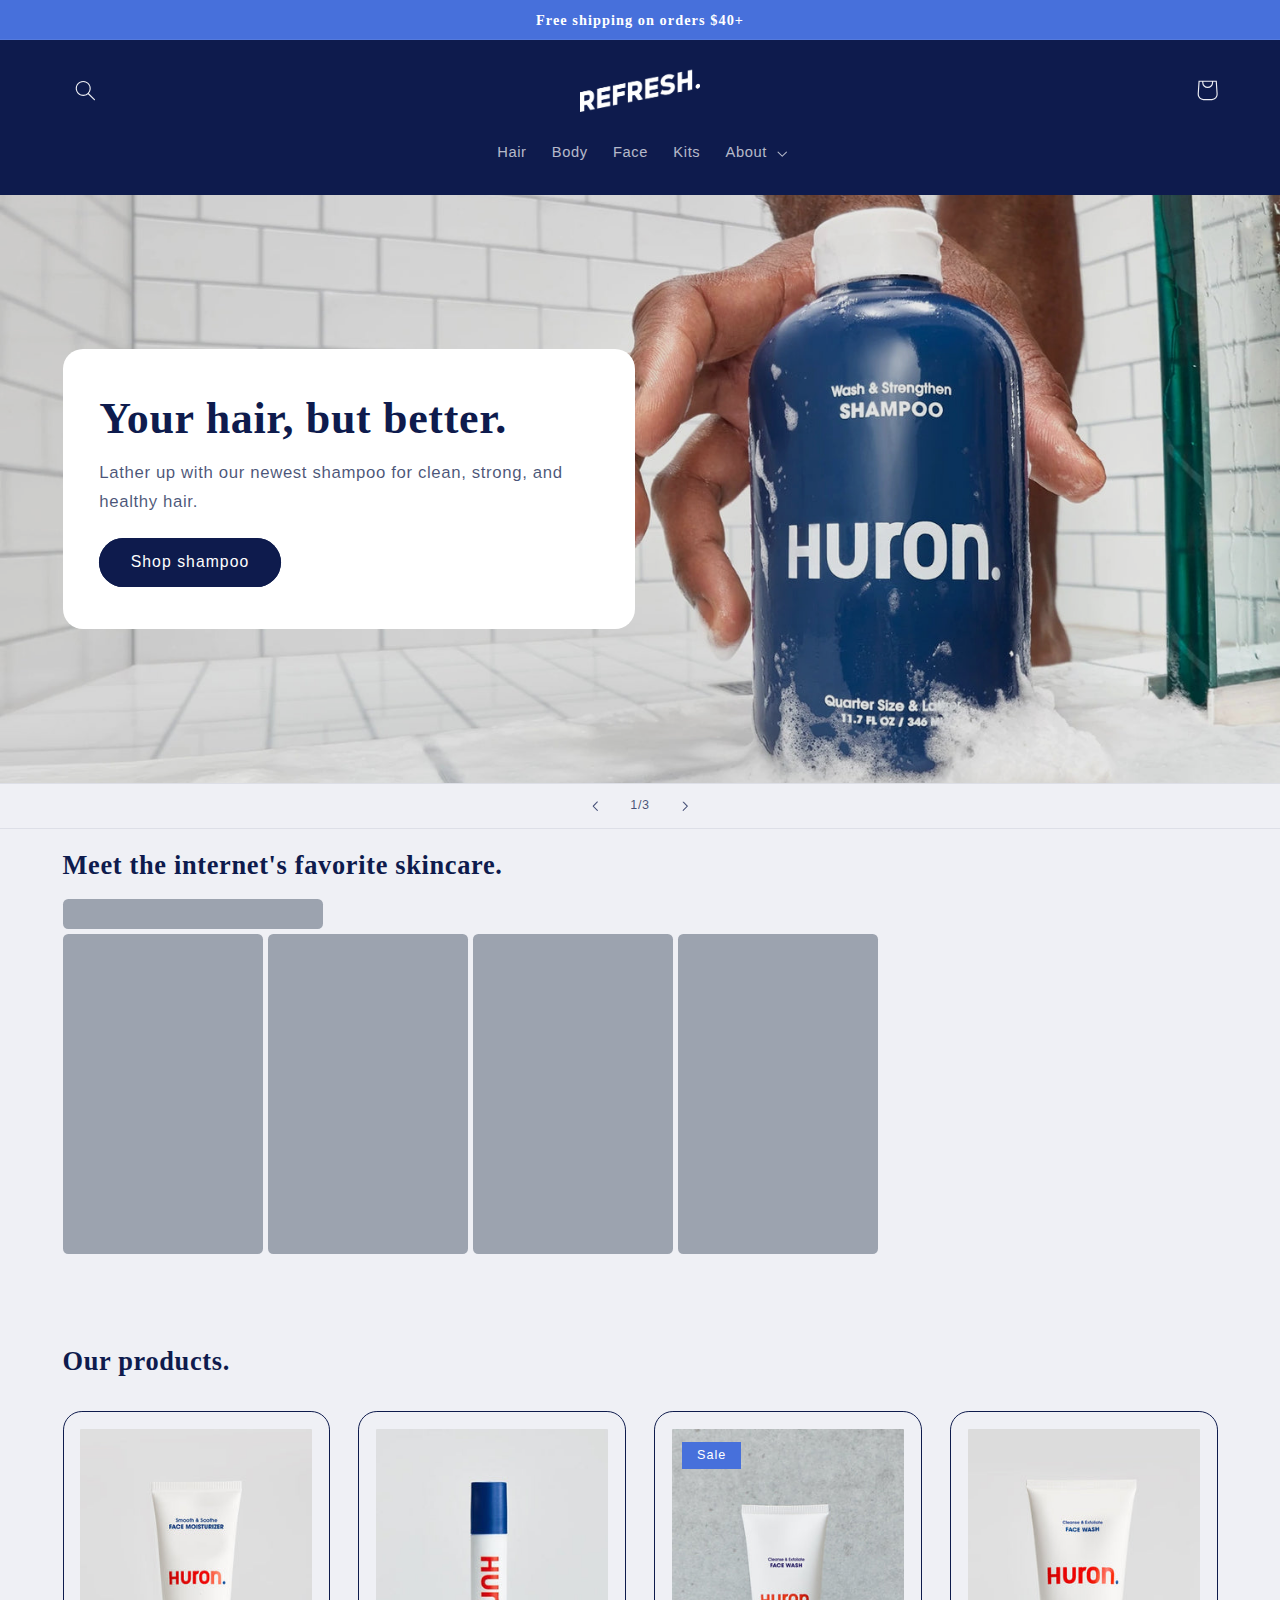
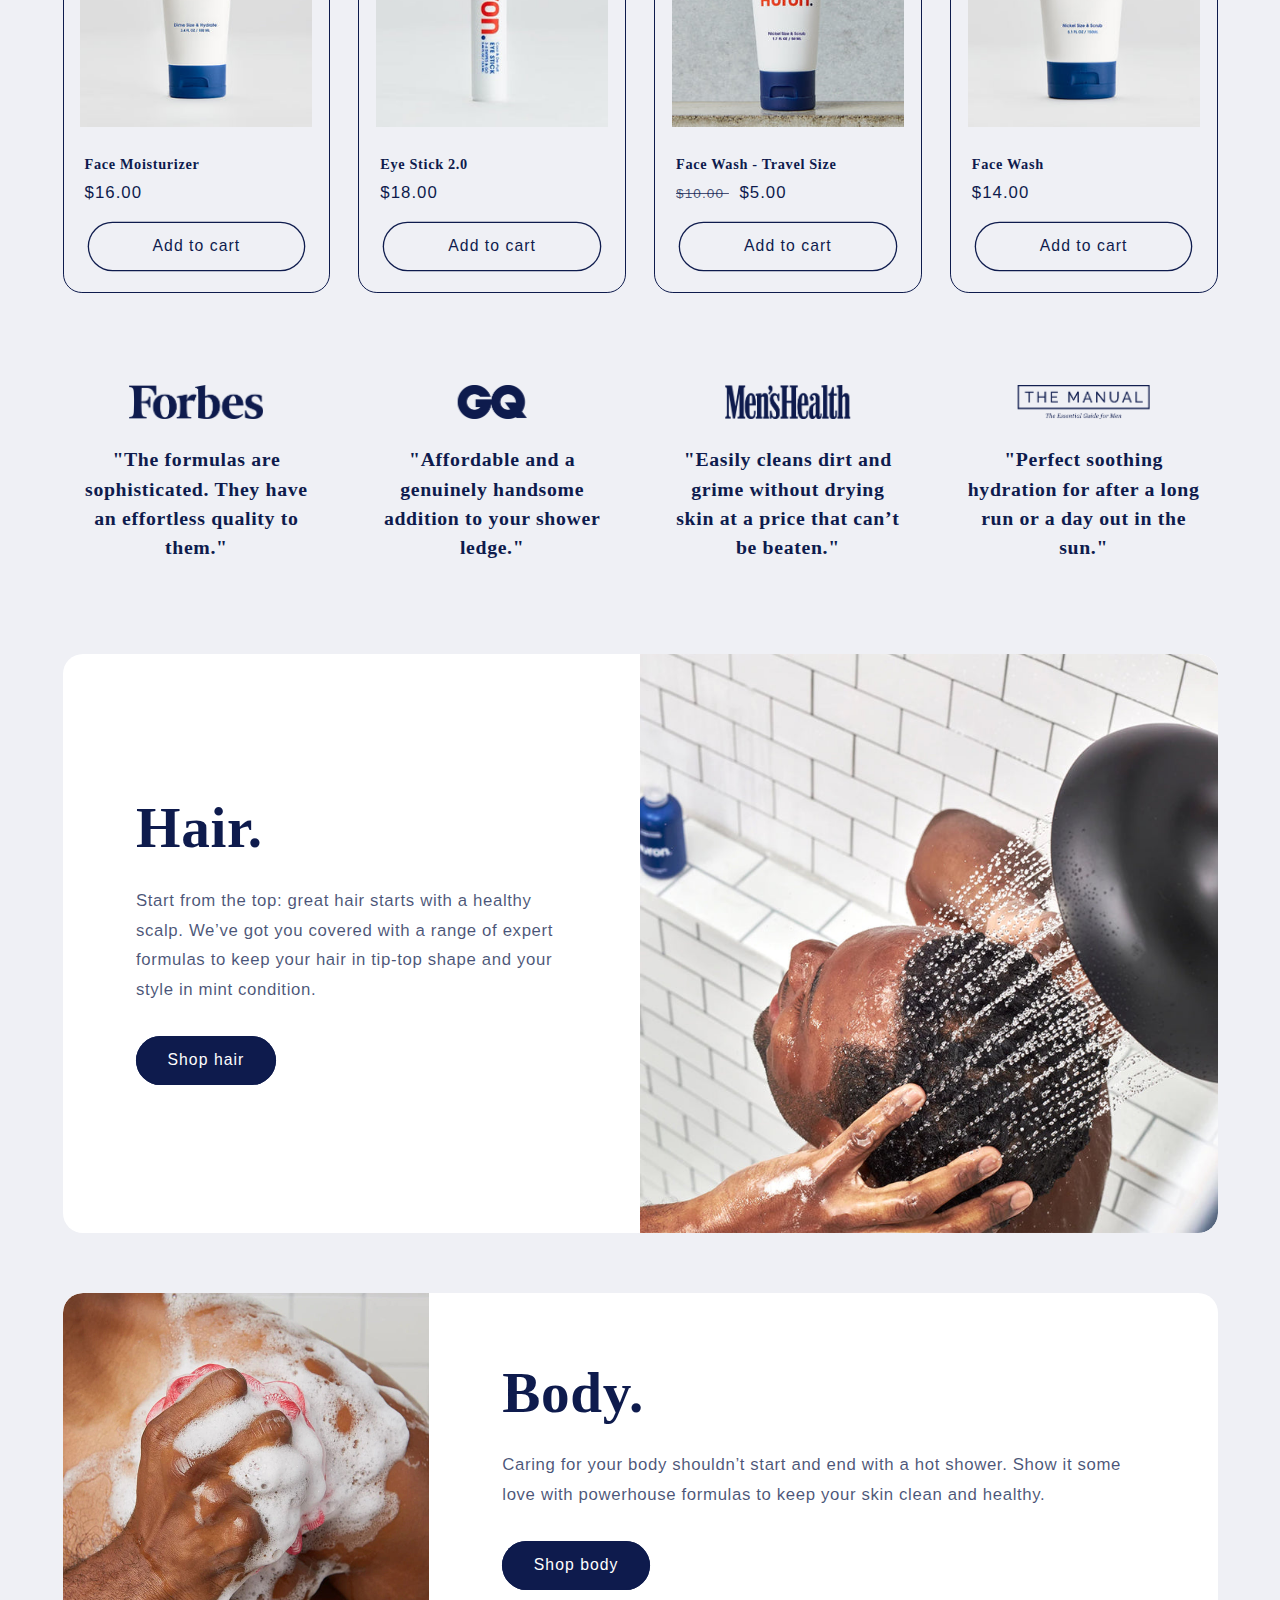
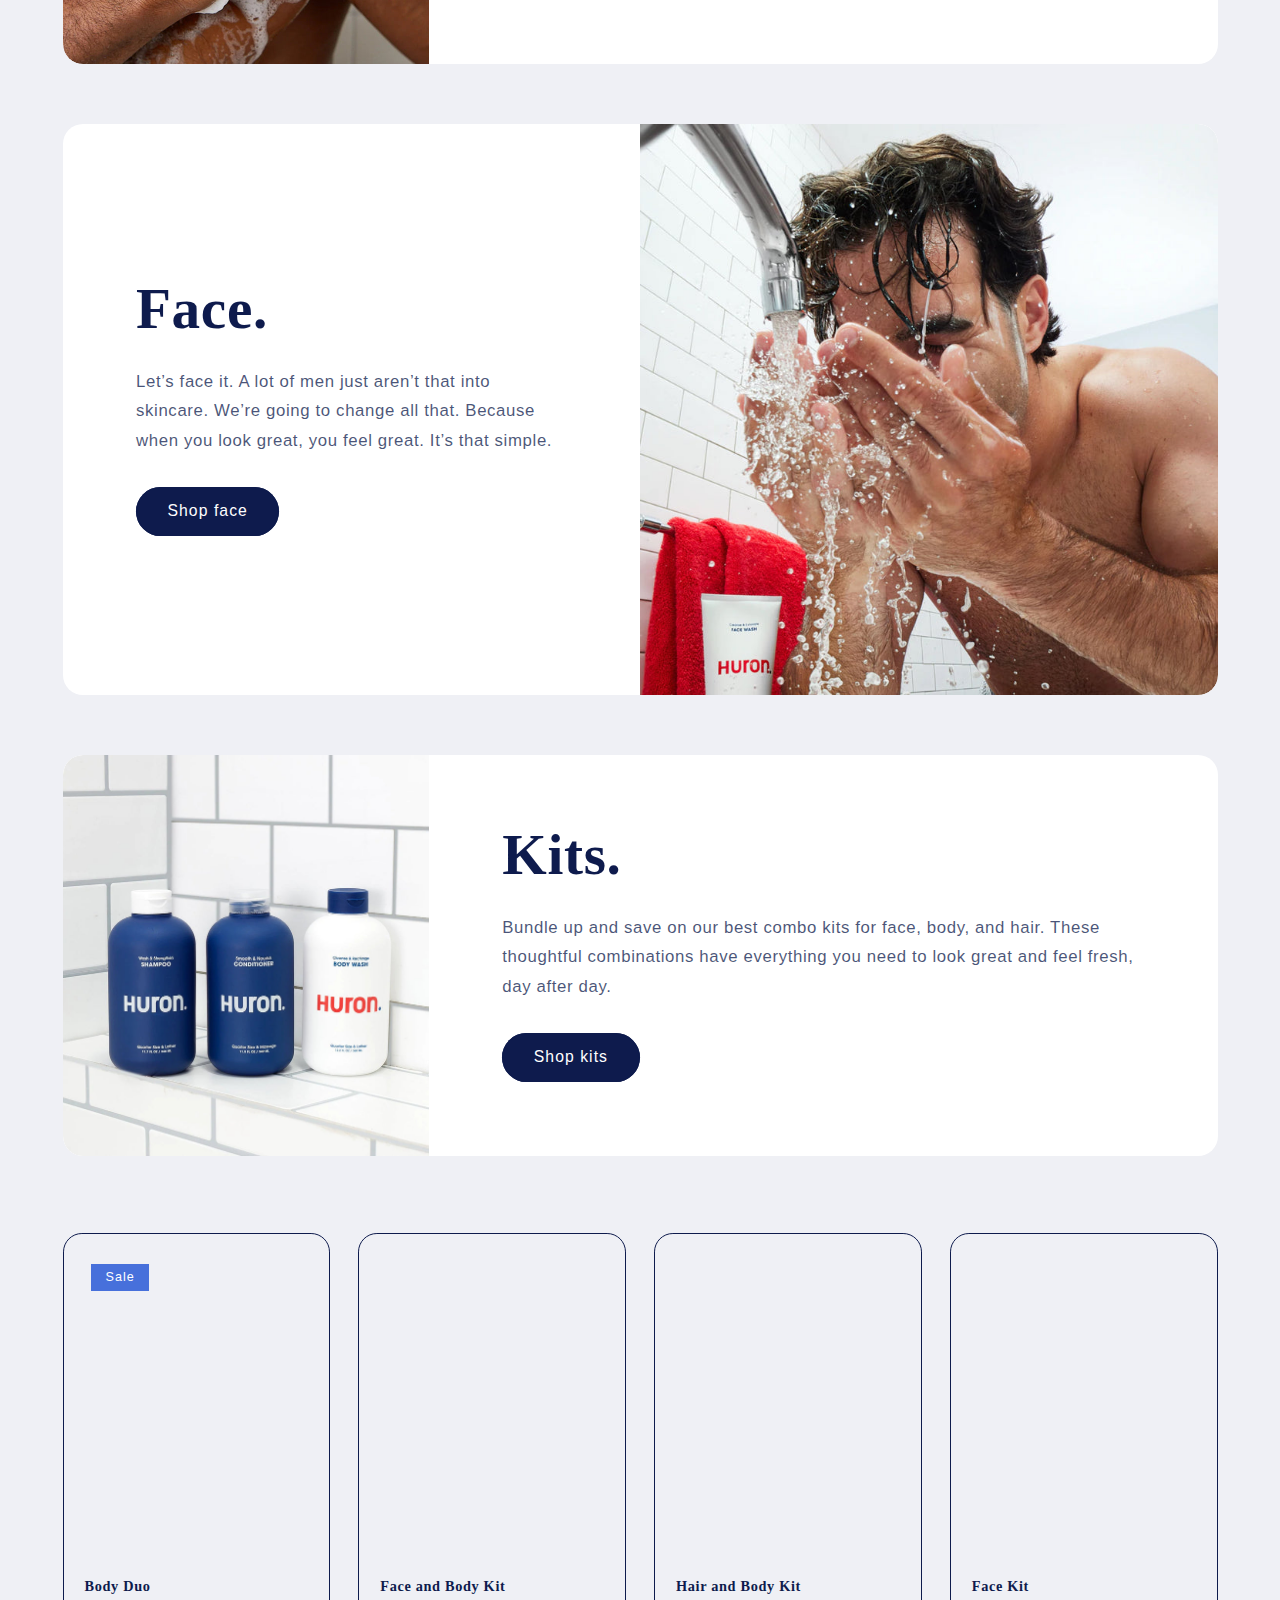
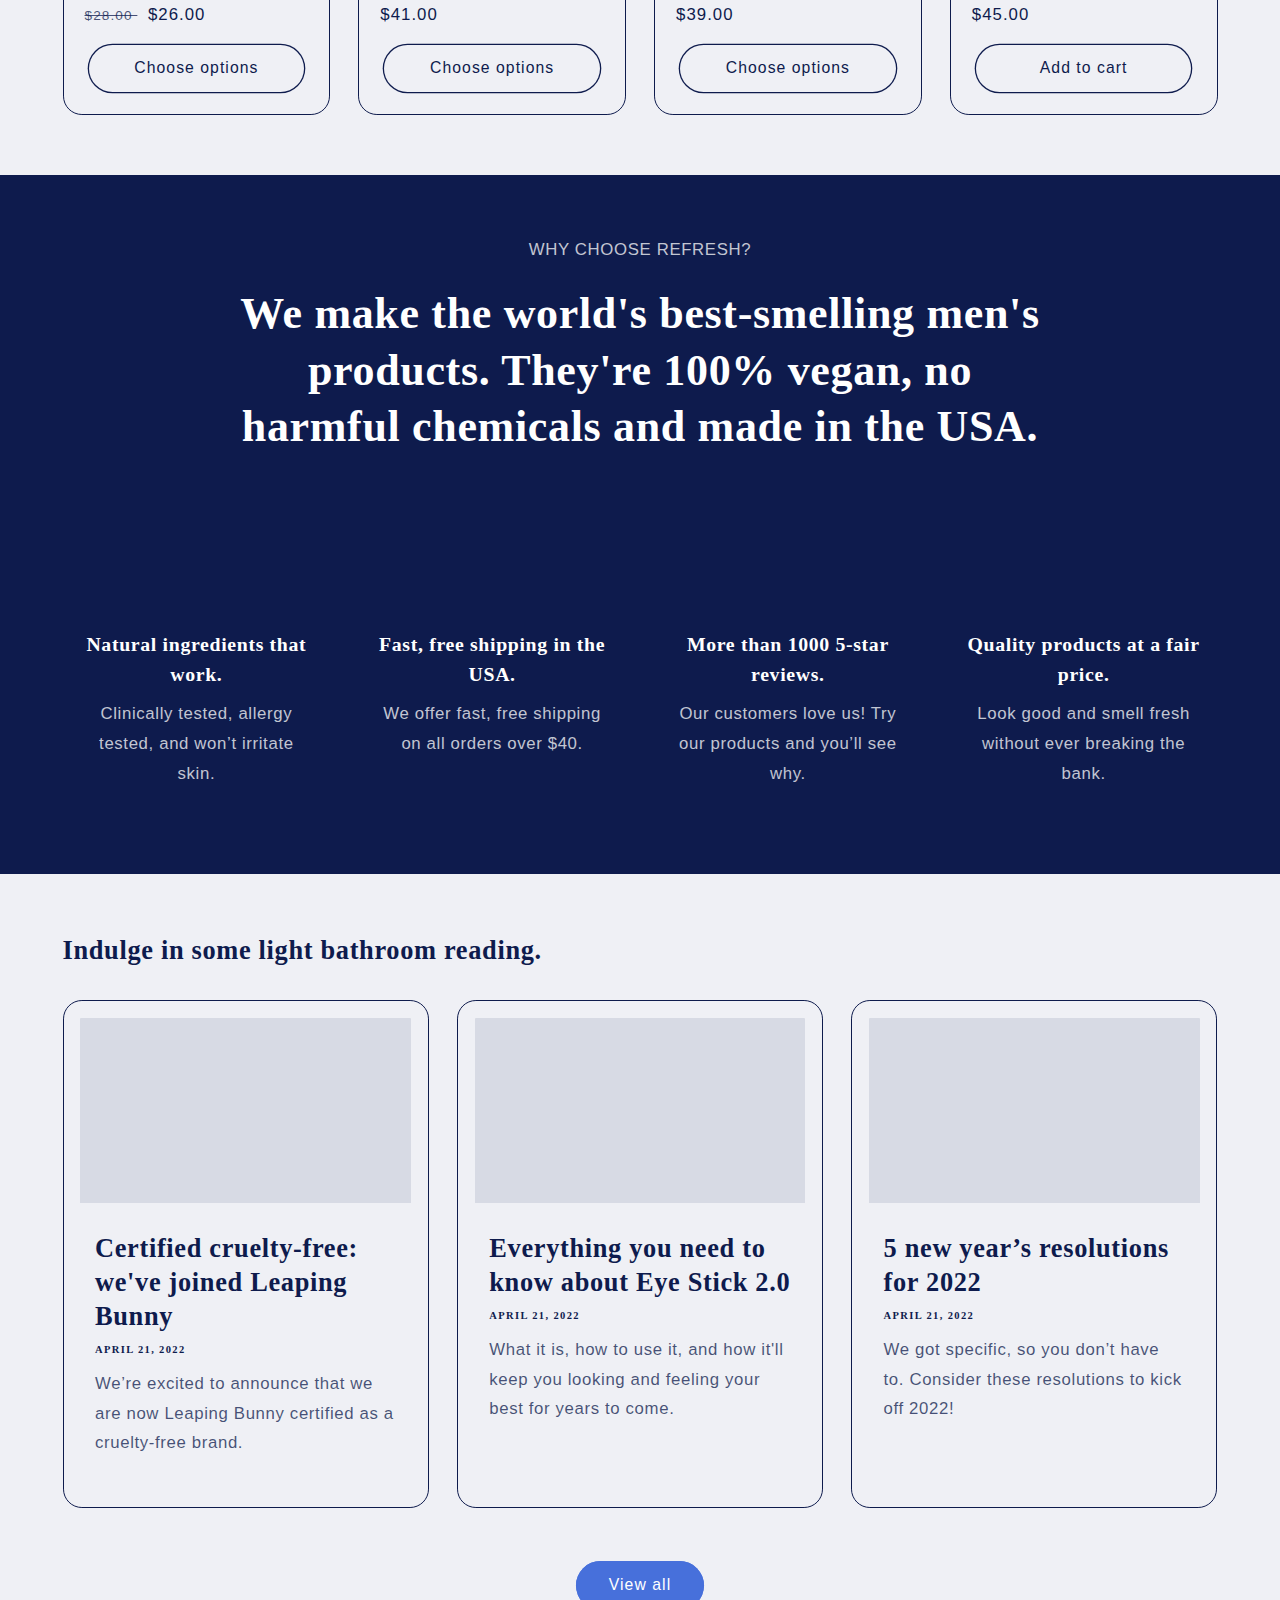
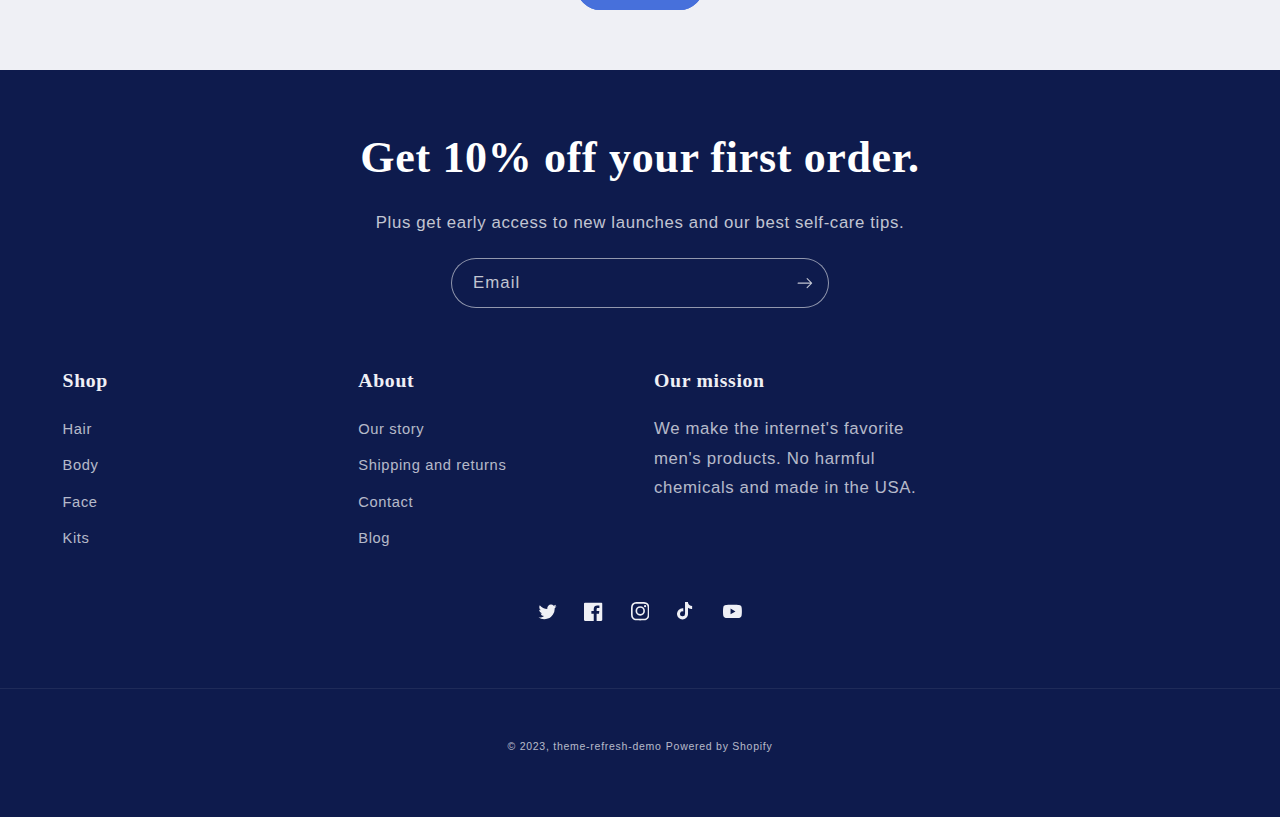
==== commit d7281c45: "some title added" ====
--- a/index.html
+++ b/index.html
@@ -1708,7 +1708,7 @@
       <div
         class="collection__title title-wrapper title-wrapper--no-top-margin page-width"
       >
-        <h2 class="title h2" style="margin-top: 20px;">Meet the internet's favorite skincare.</h2>
+        <h2 class="title h2" style="margin-top: 20px;" id="raveo-horizontal-tiktok-feed-title">Meet the internet's favorite skincare.</h2>
         <div
           id="raveo-horizontal-tiktok-feed"
           data-prop-shop-id="vaankstore.myshopify.com"
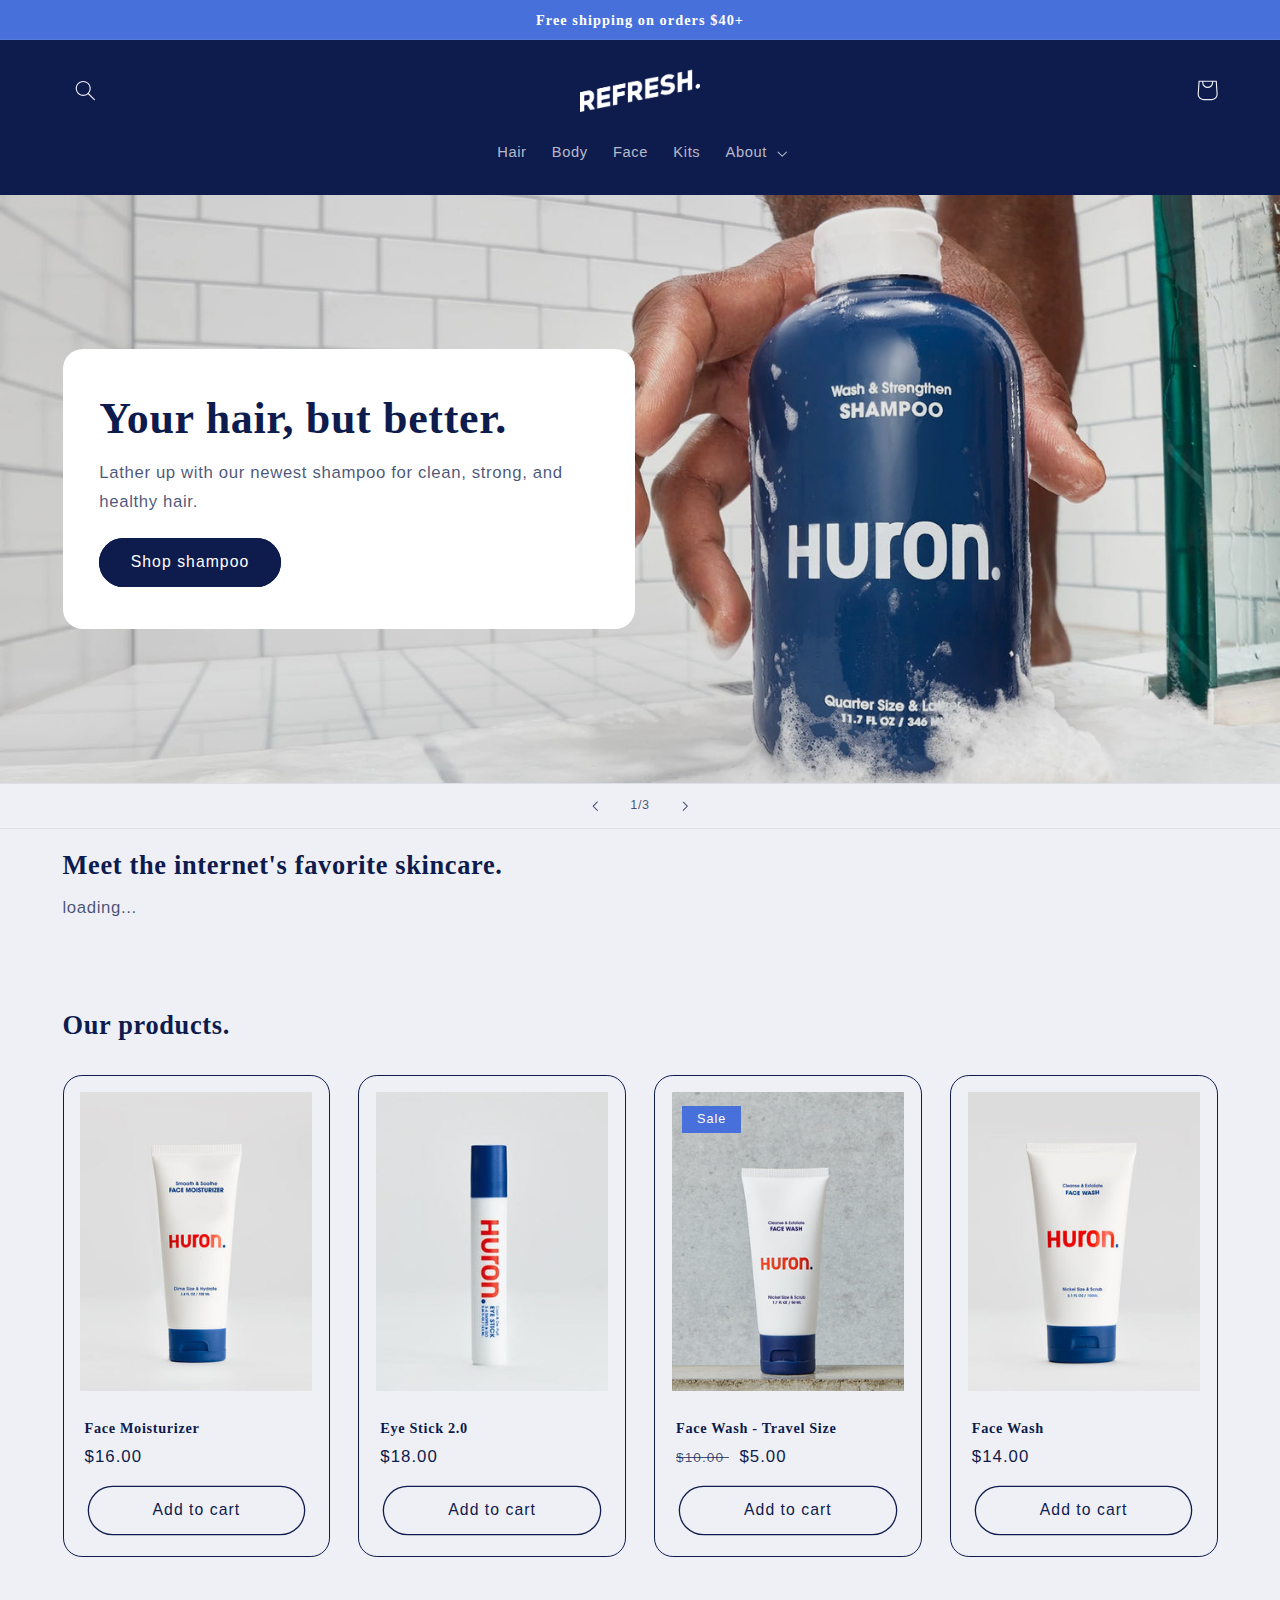
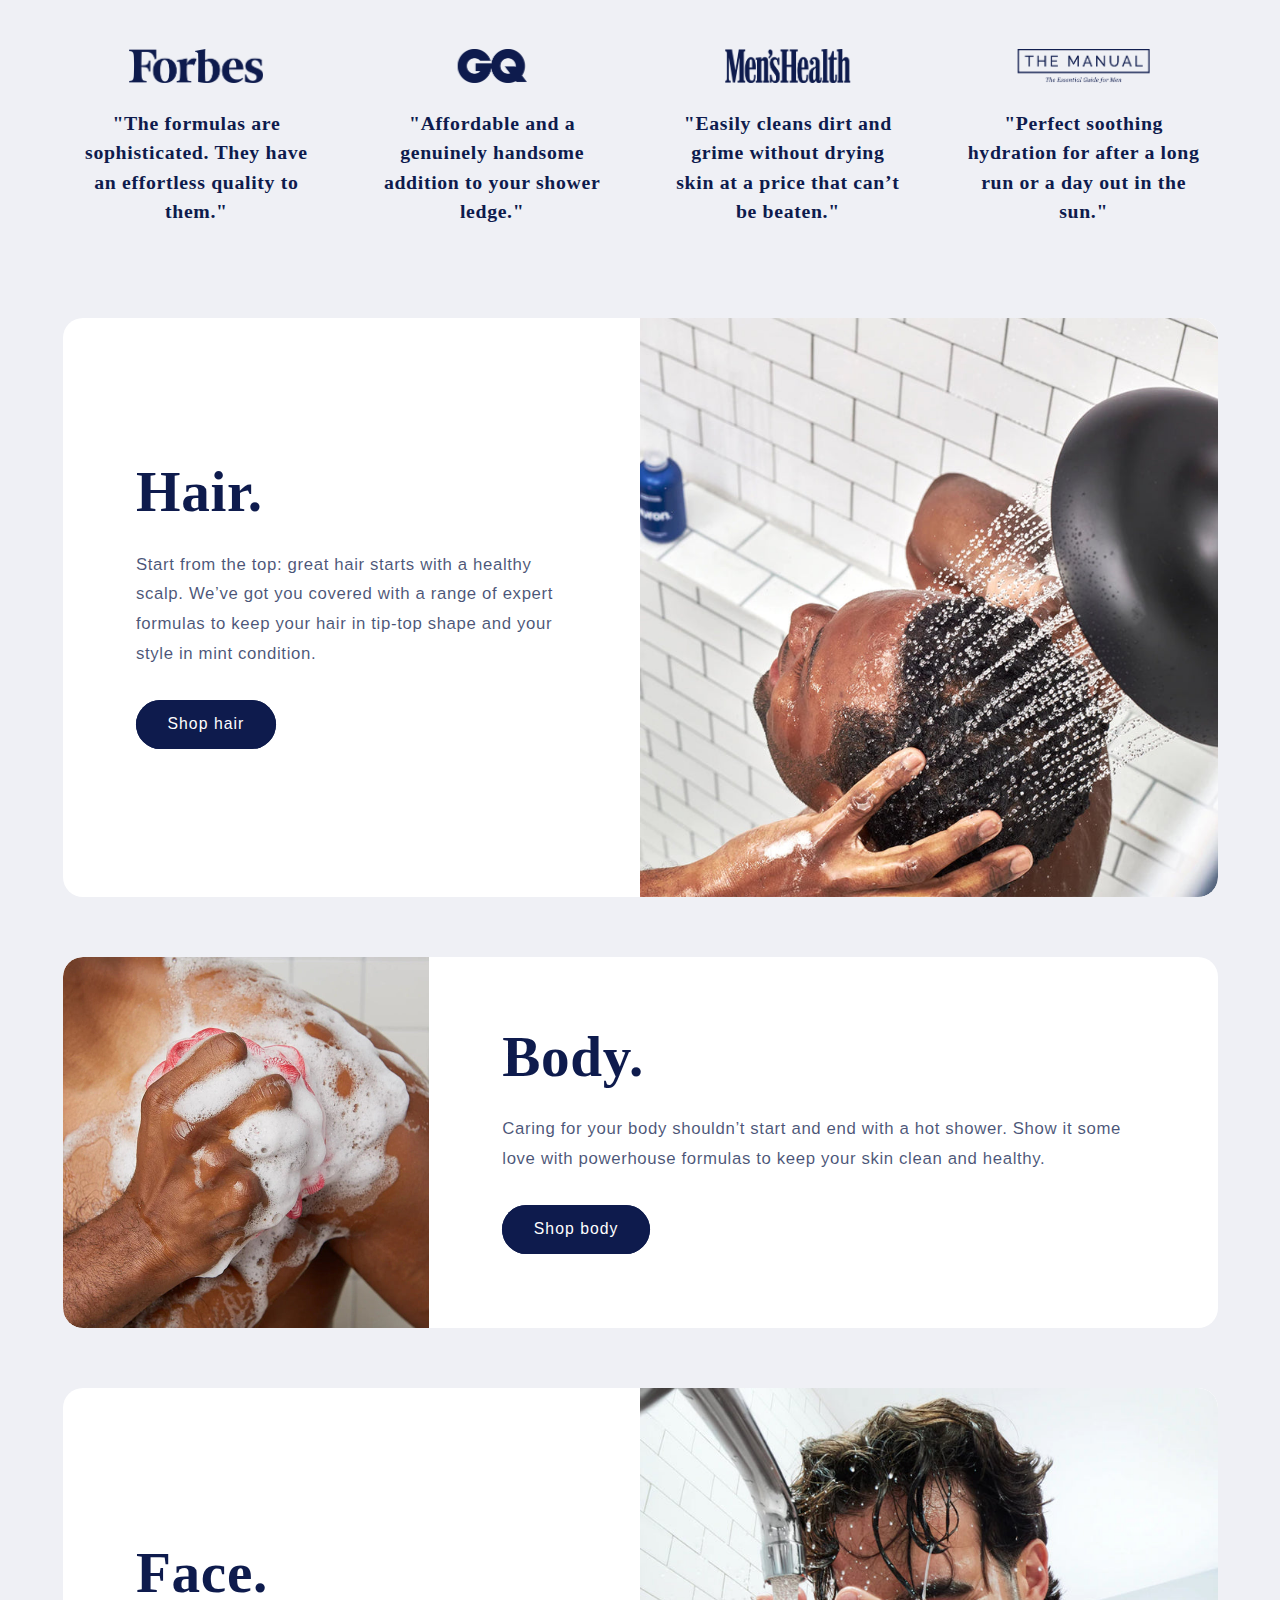
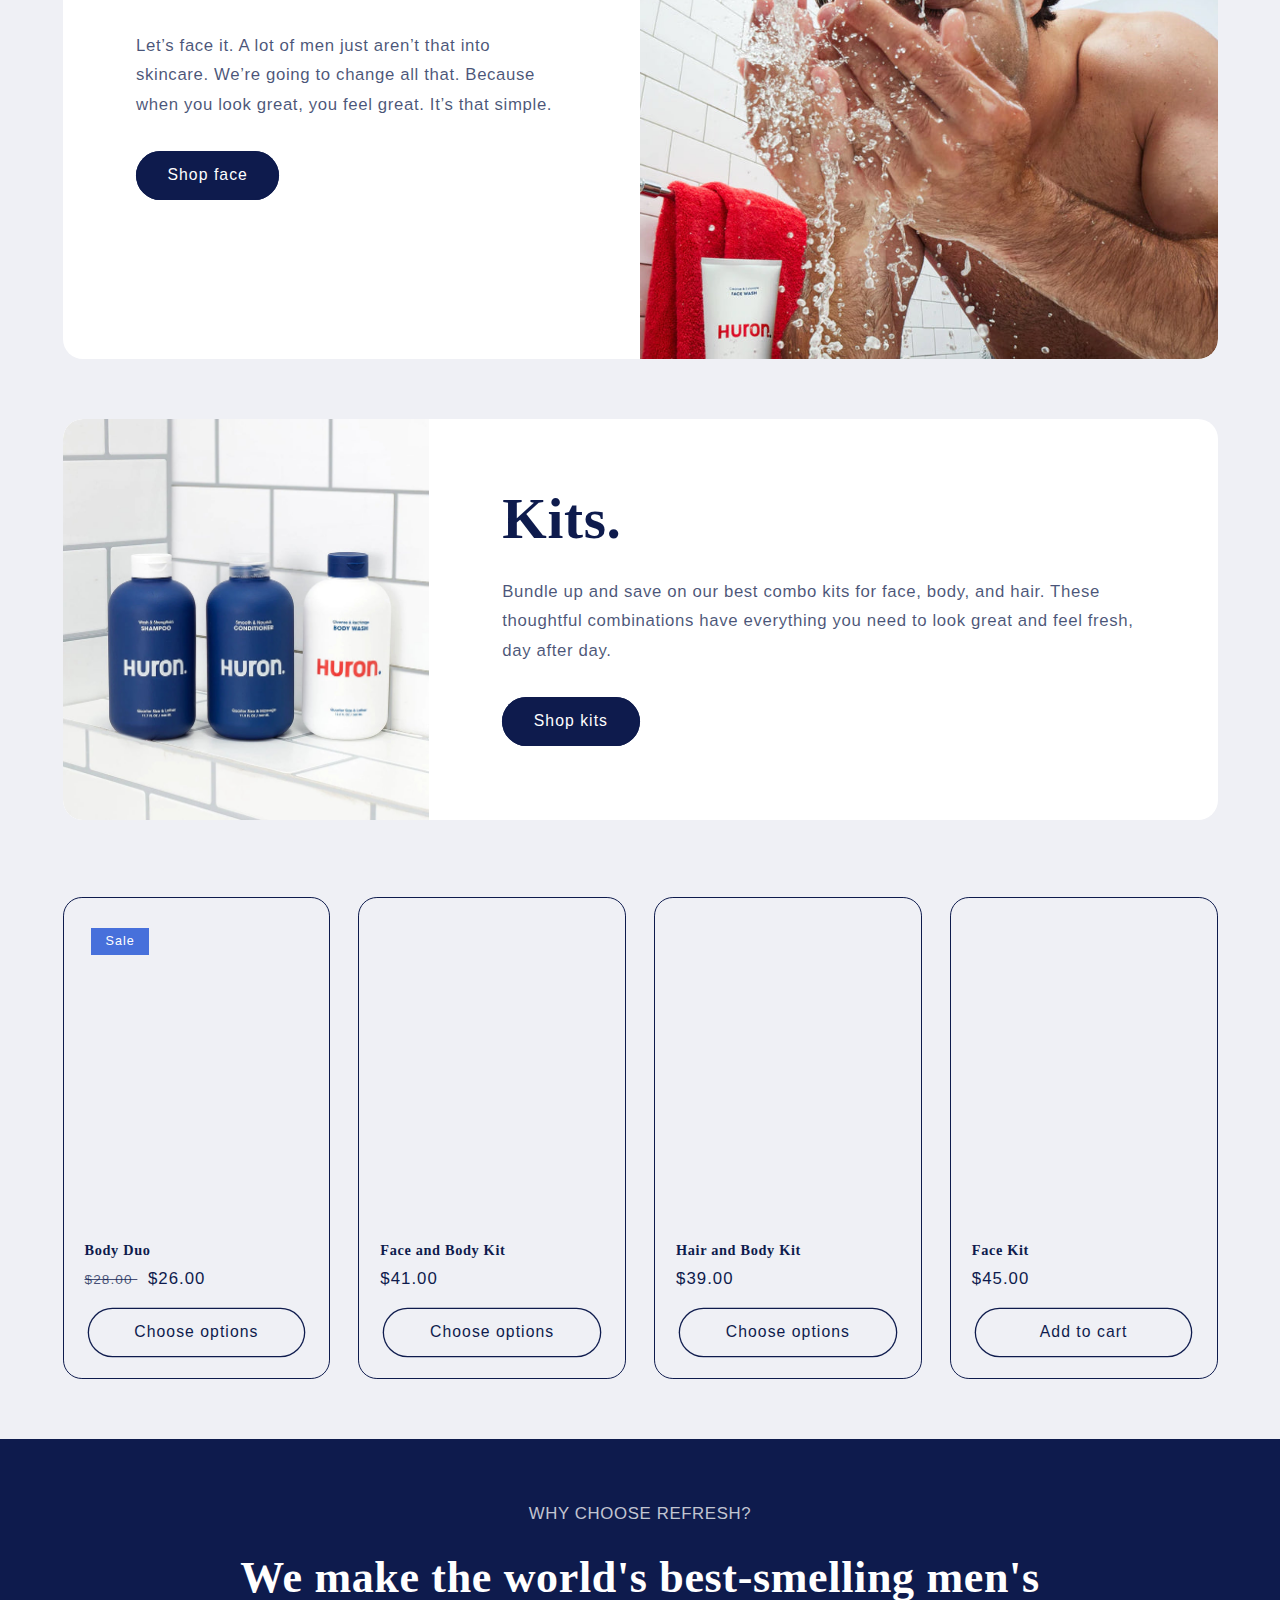
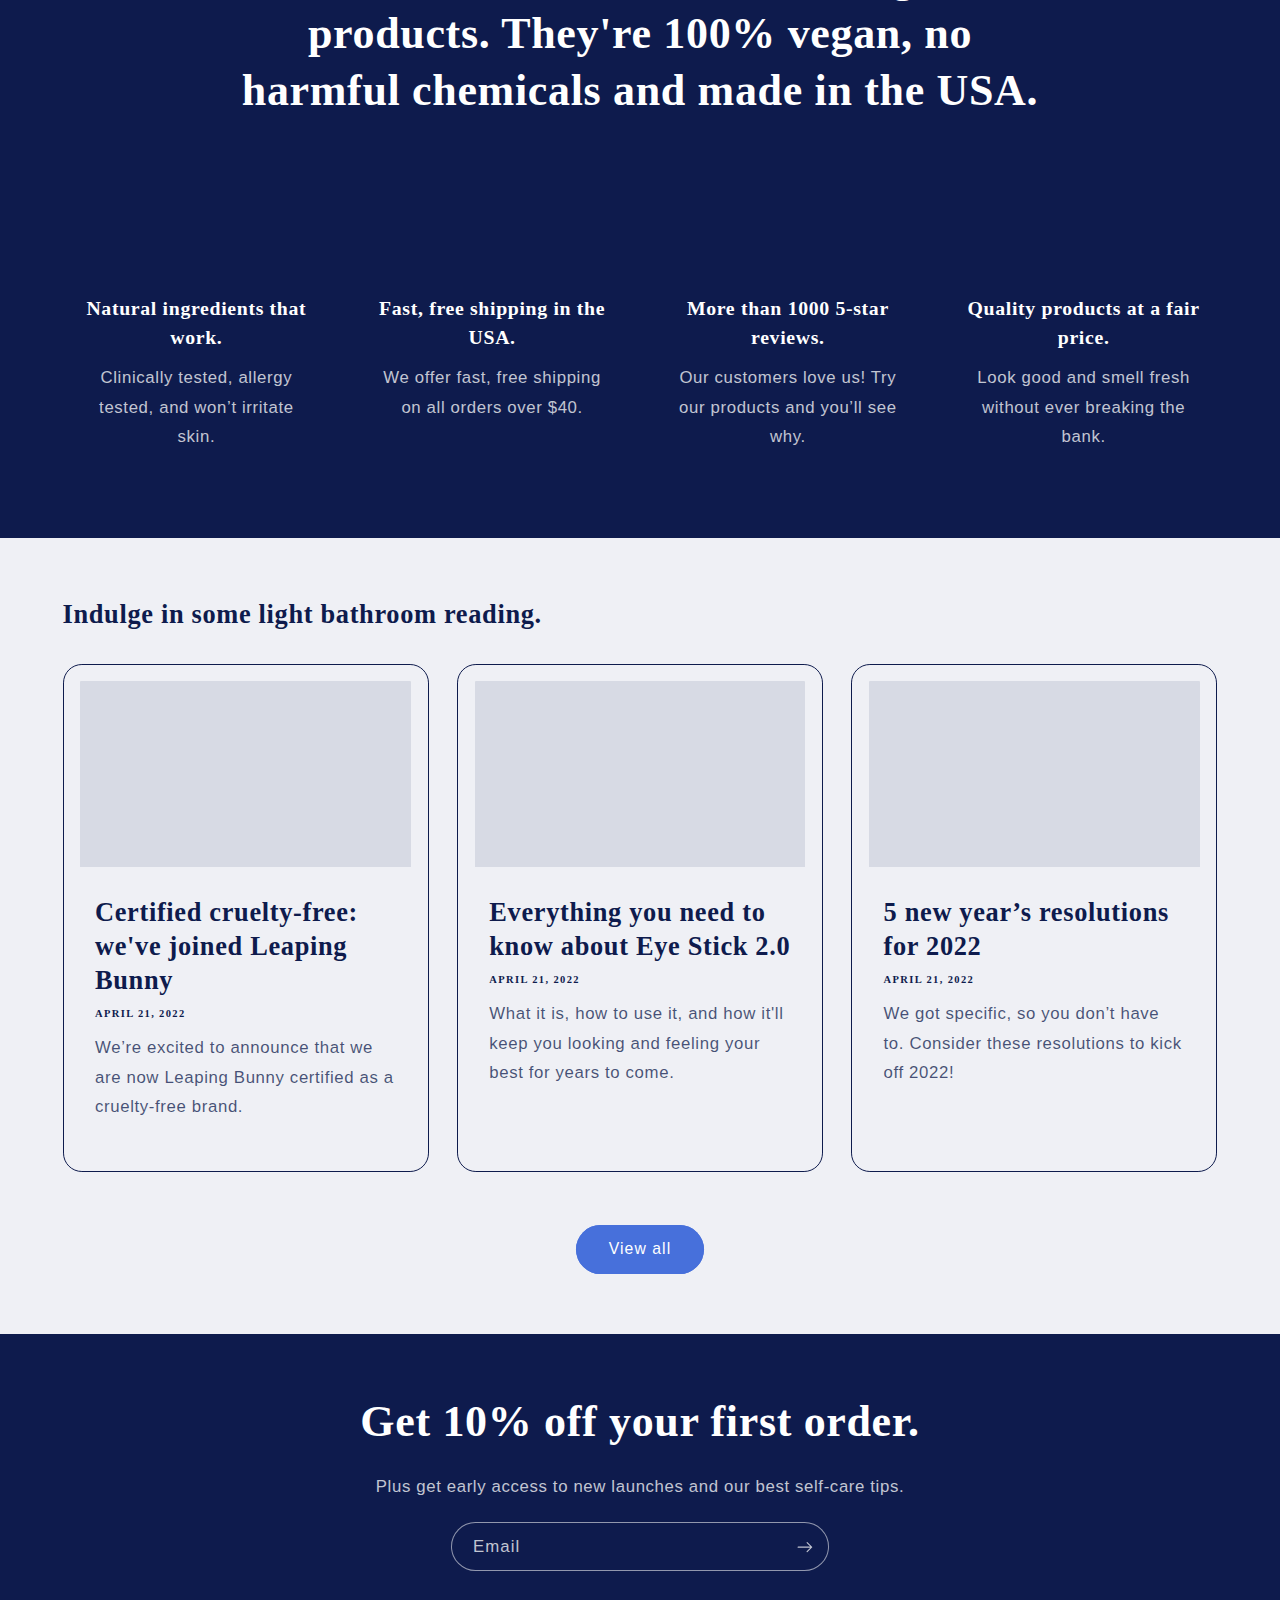
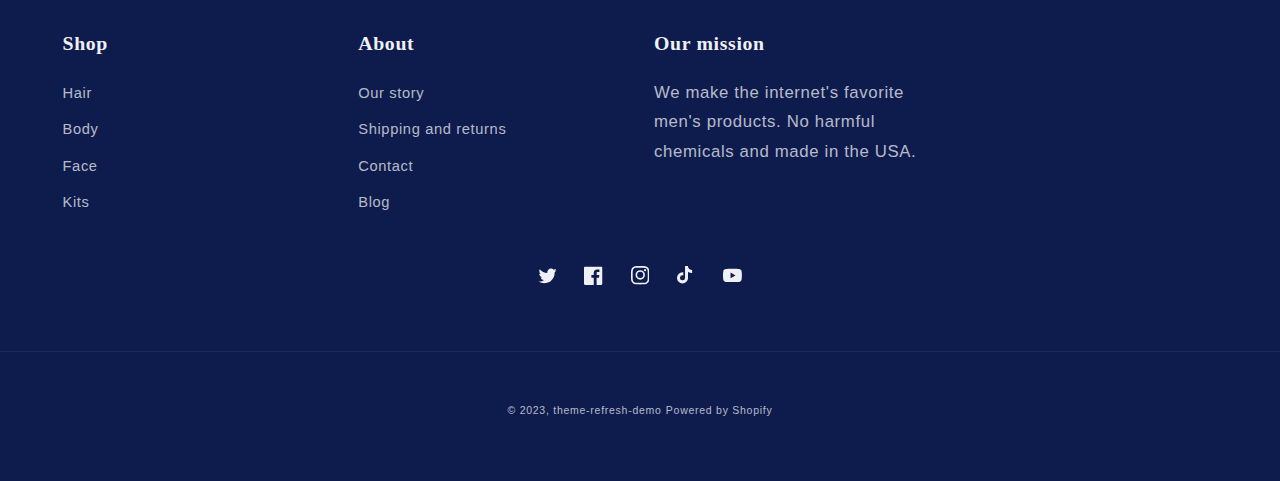
==== commit 6fe611c1: "updayed widget" ====
--- a/index.html
+++ b/index.html
@@ -7,6 +7,7 @@
     <meta name="theme-color" content />
     <link rel="canonical" href="https://theme-refresh-demo.myshopify.com/" />
     <link rel="preconnect" href="https://cdn.shopify.com" crossorigin />
+    <link rel="preconnect" href="https://app.raveo.co" crossorigin />
     <link rel="preconnect" href="https://fonts.shopifycdn.com" crossorigin />
     <title>theme-refresh-demo</title>
 
@@ -42,7 +43,7 @@
       data-paypal-v4="true"
       data-currency="USD"
     />
-    <script src="/horizontal-tiktok-feed.js" defer></script>
+    <script src="https://app.raveo.co/widget-scripts/horizontal-tiktok-feed.js" defer></script>
 
     <style id="shopify-dynamic-checkout-cart">
       @media screen and (min-width: 750px) {
